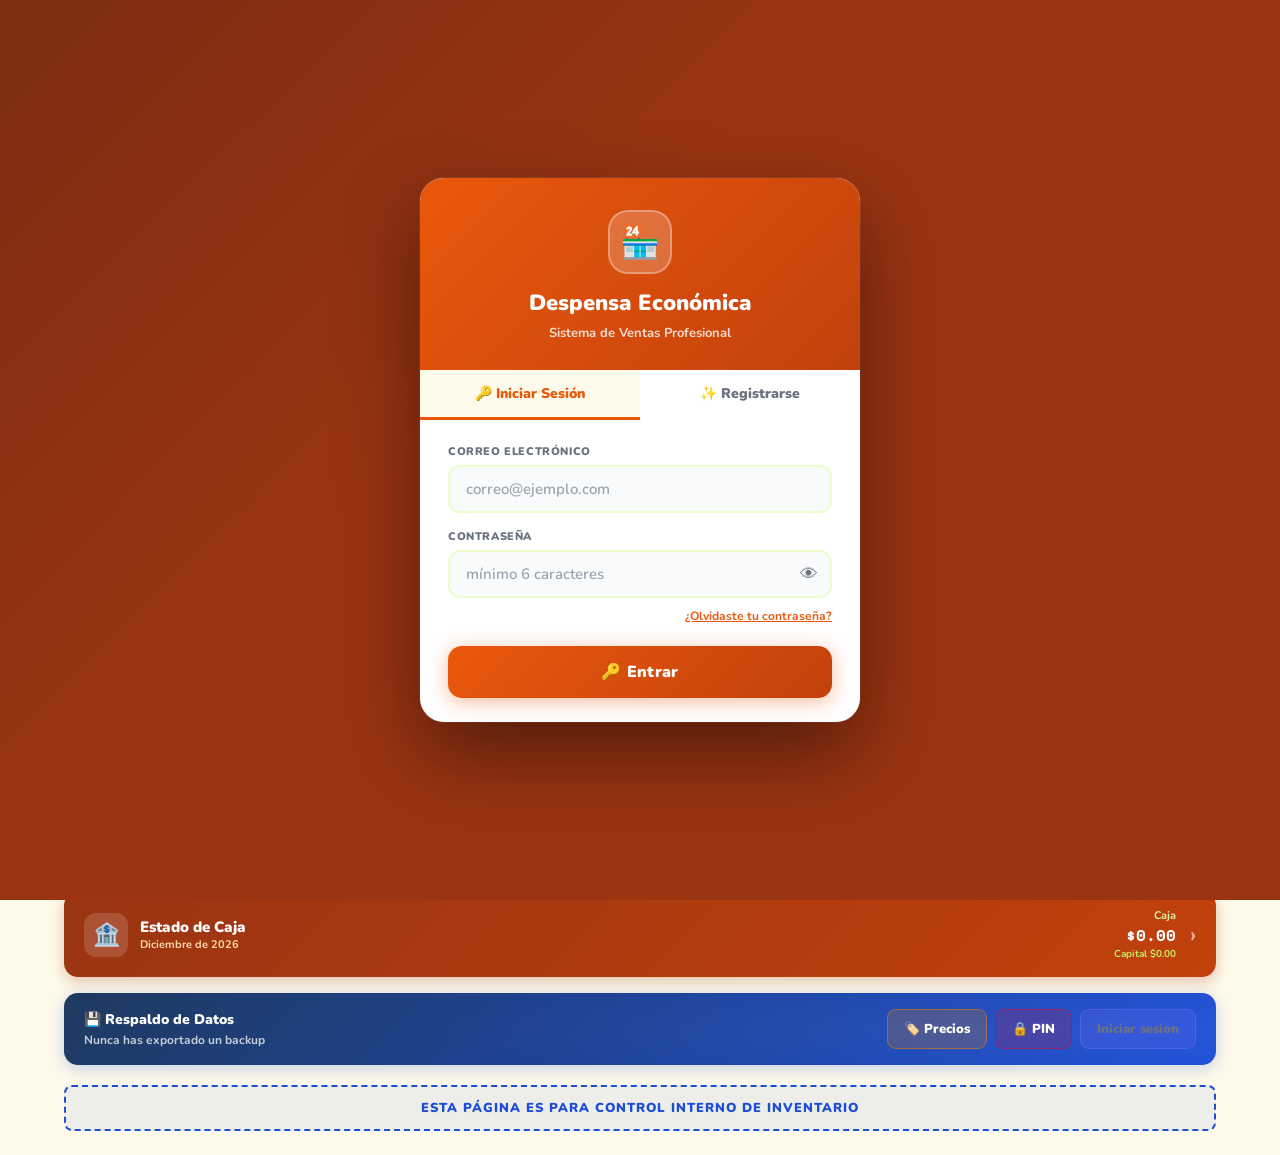
==== index.html @ 9401d154 "Add files via upload" ====
<!DOCTYPE html>
<html lang="es">
<head>
  <meta charset="UTF-8" />
  <meta name="viewport" content="width=device-width, initial-scale=1.0, viewport-fit=cover" />
  <meta name="theme-color" content="#ea580c">
  <meta name="mobile-web-app-capable" content="yes">
  <meta name="apple-mobile-web-app-capable" content="yes">
  <meta name="apple-mobile-web-app-status-bar-style" content="black-translucent">
  <meta name="apple-mobile-web-app-title" content="Despensa">
  <link rel="manifest" href="manifest.json">
  <link rel="icon" type="image/png" sizes="32x32" href="favicon-32.png">
  <link rel="icon" type="image/png" sizes="16x16" href="favicon-16.png">
  <link rel="shortcut icon" href="favicon.ico">
  <link rel="apple-touch-icon" sizes="180x180" href="apple-touch-icon.png">
  <title>Despensa Económica — Sistema de Ventas</title>
  <link rel="preconnect" href="https://fonts.googleapis.com">
  <link rel="preconnect" href="https://fonts.gstatic.com" crossorigin>
  <link rel="preload" href="https://fonts.googleapis.com/css2?family=Nunito:wght@700;900&family=Space+Mono:wght@700&display=swap" as="style" onload="this.onload=null;this.rel='stylesheet'">
  <noscript><link href="https://fonts.googleapis.com/css2?family=Nunito:wght@700;900&family=Space+Mono:wght@700&display=swap" rel="stylesheet"></noscript>
  <link rel="preload" href="ui_pro.css?v=1786173270" as="style" onload="this.onload=null;this.rel='stylesheet'">
  <noscript><link rel="stylesheet" href="ui_pro.css?v=1786173270"></noscript>
  <script src="https://cdnjs.cloudflare.com/ajax/libs/jspdf/2.5.1/jspdf.umd.min.js" defer></script>
  <script src="https://cdnjs.cloudflare.com/ajax/libs/jspdf-autotable/3.5.25/jspdf.plugin.autotable.min.js" defer></script>
  <style>
    :root {
      --bg: #fffbeb;
      --surface: #ffffff;
      --surface2: #fffbeb;
      --border: #fed7aa;
      --border-mid: #fdba74;
      --green: #16a34a;
      --green-dark: #c2410c;
      --green-light: #ffedd5;
      --green-mid: #fed7aa;
      --red: #dc2626;
      --red-light: rgba(220,38,38,0.1);
      --amber: #d97706;
      --amber-light: rgba(217,119,6,0.08);
      --blue: #1d4ed8;
      --blue-light: rgba(29,78,216,0.08);
      --text: #7c2d12;
      --text-muted: #a16207;
      --text-dim: #9a3412;
      --shadow: 0 1px 4px rgba(234,88,12,0.08), 0 4px 16px rgba(234,88,12,0.06);
      --shadow-lg: 0 8px 32px rgba(234,88,12,0.18);
      --r: 14px;
      --r-sm: 9px;
    }
    *,*::before,*::after{box-sizing:border-box;margin:0;padding:0;}
    body{background:var(--bg);font-family:'Nunito',sans-serif;font-weight:700;color:var(--text);min-height:100vh;}

    /* ===== MENÚ DESPLEGABLE INVENTARIO ===== */
    .inv-dropdown-group { margin-bottom: 20px; }
    .inv-dropdown-btn {
      width: 100%; display: flex; align-items: center; justify-content: space-between;
      padding: 14px 20px; background: linear-gradient(135deg, var(--green), var(--green-dark));
      border: none; border-radius: var(--r); cursor: pointer; font-family: 'Nunito', sans-serif;
      font-weight: 900; font-size: 15px; color: #fff;
      box-shadow: 0 2px 10px rgba(234,88,12,0.25); transition: all 0.2s;
      letter-spacing: 0.2px;
    }
    .inv-dropdown-btn:hover { filter: brightness(1.07); box-shadow: 0 4px 16px rgba(234,88,12,0.35); }
    .inv-dropdown-btn .idb-left { display: flex; align-items: center; gap: 10px; }
    .inv-dropdown-btn .idb-icon { font-size: 20px; }
    .inv-dropdown-btn .idb-arrow {
      font-size: 16px; transition: transform 0.25s cubic-bezier(0.4,0,0.2,1);
      background: rgba(255,255,255,0.2); border-radius: 6px; width: 28px; height: 28px;
      display: flex; align-items: center; justify-content: center;
    }
    .inv-dropdown-btn.open .idb-arrow { transform: rotate(180deg); }
    .inv-dropdown-content {
      overflow: hidden; max-height: 0;
      transition: max-height 0.35s cubic-bezier(0.4,0,0.2,1);
    }
    .inv-dropdown-content.open { max-height: 4000px; }
    .inv-dropdown-content .card { margin-top: 12px; }
    /* Ocultar btn-ver-codigo por defecto — JS lo muestra solo para super admin */
    .btn-ver-codigo { display: none; }

    #appLoadingOverlay {
      position: fixed; inset: 0; z-index: 9999;
      background: linear-gradient(135deg, #fffbeb, #ffedd5);
      display: flex; flex-direction: column; align-items: center; justify-content: center;
      gap: 20px; transition: opacity 0.4s ease;
    }
    #appLoadingOverlay.hidden { opacity: 0; pointer-events: none; }
    .loading-logo { font-family: 'Nunito', sans-serif; font-size: 28px; font-weight: 900; color: var(--green); }
    .loading-logo span { color: var(--text-muted); font-weight: 400; }
    .loading-spinner {
      width: 44px; height: 44px;
      border: 4px solid var(--border-mid);
      border-top-color: var(--green);
      border-radius: 50%;
      animation: spin 0.7s linear infinite;
    }
    @keyframes spin { to { transform: rotate(360deg); } }
    .loading-msg { font-size: 14px; color: var(--text-muted); font-weight: 700; }
    .loading-badge {
      font-size: 11px; background: var(--green-light); color: var(--green-dark);
      border: 1px solid var(--border-mid); border-radius: 100px; padding: 4px 14px; font-weight: 800;
    }

    /* NAVBAR */
    .navbar{background:var(--green);padding:0 20px;display:flex;align-items:center;justify-content:space-between;position:sticky;top:0;z-index:300;height:58px;box-shadow:0 2px 12px rgba(234,88,12,0.35);}
    .logo{font-family:'Nunito',sans-serif;font-size:20px;color:#fff;font-weight:900;letter-spacing:-0.5px;cursor:default;}
    .logo span{color:rgba(255,255,255,0.65);font-weight:400;}
    .nav-tabs{display:flex;gap:4px;}
    .nav-tab{padding:7px 15px;border-radius:8px;border:none;background:rgba(255,255,255,0.15);font-family:'Nunito',sans-serif;font-weight:800;font-size:14px;color:rgba(255,255,255,0.85);cursor:pointer;transition:all 0.15s;display:flex;align-items:center;gap:6px;}
    .nav-tab:hover{background:rgba(255,255,255,0.25);color:#fff;}
    .nav-tab.active{background:#fff;color:var(--green);}
    .nav-tab[onclick*="pgDestacados"]{background:rgba(167,139,250,0.2);}
    .nav-tab[onclick*="pgDestacados"].active{background:#ede9fe;color:#7c3aed;}
    .nav-stats{display:flex;gap:8px;}
    .stat-chip{background:rgba(255,255,255,0.15);border:1px solid rgba(255,255,255,0.25);border-radius:100px;padding:5px 12px;font-size:13px;font-weight:800;color:rgba(255,255,255,0.9);}
    .stat-chip b{color:#fff;}

    /* IDB status badge in navbar */
    .idb-badge{
      display:inline-flex;align-items:center;gap:5px;
      background:rgba(255,255,255,0.15);border:1px solid rgba(255,255,255,0.25);
      border-radius:100px;padding:4px 10px;font-size:11px;font-weight:800;
      color:rgba(255,255,255,0.85);cursor:default;
    }
    .idb-badge .dot{width:7px;height:7px;border-radius:50%;background:#fb923c;}
    .idb-badge .dot.err{background:#f87171;}

    /* Offline mode badge */
    .offline-badge{
      display:none;align-items:center;gap:5px;
      background:rgba(245,158,11,0.25);border:1px solid rgba(245,158,11,0.5);
      border-radius:100px;padding:4px 10px;font-size:11px;font-weight:900;
      color:#fef3c7;cursor:default;animation:offlinePulse 2s infinite;
    }
    .offline-badge.visible{display:inline-flex;}
    .offline-badge .oq-count{
      background:rgba(245,158,11,0.5);border-radius:100px;
      padding:1px 6px;font-size:10px;font-weight:900;
      display:none;
    }
    .offline-badge .oq-count.visible{display:inline;}
    @keyframes offlinePulse{0%,100%{opacity:1;}50%{opacity:0.7;}}

    /* Banner offline fijo arriba */
    #offlineBanner{
      display:none;position:fixed;top:0;left:0;right:0;z-index:9998;
      background:linear-gradient(135deg,#92400e,#b45309);
      color:#fff;font-size:13px;font-weight:900;font-family:Nunito,sans-serif;
      padding:8px 16px;text-align:center;
      box-shadow:0 2px 12px rgba(0,0,0,0.3);
    }
    #offlineBanner.visible{display:block;}
    body.offline-mode nav{margin-top:36px;}

    /* ── Modo Sin Internet ─────────────────────────────────────────── */
    #localModeBadge{
      display:none;align-items:center;gap:6px;
      background:rgba(245,158,11,0.22);border:1.5px solid rgba(245,158,11,0.55);
      color:#fbbf24;font-size:11px;font-weight:900;font-family:Nunito,sans-serif;
      padding:4px 10px;border-radius:100px;cursor:pointer;white-space:nowrap;
      transition:all 0.2s;
    }
    #localModeBadge:hover{background:rgba(245,158,11,0.35);}
    #btnModoLocalNav{
      font-size:11px;font-weight:900;font-family:Nunito,sans-serif;
      padding:5px 11px;border-radius:100px;cursor:pointer;
      border:1.5px solid rgba(255,255,255,0.3);
      background:rgba(255,255,255,0.15);color:#fff;
      white-space:nowrap;transition:all 0.2s;
    }
    #btnModoLocalNav:hover{background:rgba(255,255,255,0.25);}
    .drawer-nav-item.modo-local-activo{
      background:linear-gradient(135deg,rgba(245,158,11,0.18),rgba(217,119,6,0.12));
      border-left:3px solid #f59e0b;
    }
    .drawer-nav-item.modo-local-activo .dni-title{color:#b45309!important;}

    .hamburger-btn{display:none;flex-direction:column;justify-content:center;align-items:center;gap:5px;width:40px;height:40px;background:rgba(255,255,255,0.18);border:1.5px solid rgba(255,255,255,0.35);border-radius:10px;cursor:pointer;padding:0;transition:background 0.15s;}
    .hamburger-btn:hover{background:rgba(255,255,255,0.28);}
    .hamburger-btn span{display:block;width:18px;height:2px;background:#fff;border-radius:2px;transition:all 0.25s;}
    .hamburger-btn.open span:nth-child(1){transform:translateY(7px) rotate(45deg);}
    .hamburger-btn.open span:nth-child(2){opacity:0;transform:scaleX(0);}
    .hamburger-btn.open span:nth-child(3){transform:translateY(-7px) rotate(-45deg);}

    .reload-btn{display:flex;align-items:center;justify-content:center;width:38px;height:38px;background:rgba(255,255,255,0.18);border:1.5px solid rgba(255,255,255,0.35);border-radius:10px;cursor:pointer;font-size:18px;transition:background 0.15s;margin-right:6px;color:#fff;}
    .reload-btn:hover{background:rgba(255,255,255,0.28);}
    .reload-btn.spin{animation:spinOnce 0.5s ease;}
    @keyframes spinOnce{from{transform:rotate(0deg);}to{transform:rotate(360deg);}}

    .nav-drawer{display:none;position:fixed;top:58px;left:0;right:0;bottom:0;z-index:250;pointer-events:none;}
    .nav-drawer.open{display:block;}
    .nav-drawer-overlay{position:absolute;inset:0;background:rgba(5,46,22,0.5);backdrop-filter:blur(4px);pointer-events:all;animation:fadeOv 0.2s ease;}
    @keyframes fadeOv{from{opacity:0;}to{opacity:1;}}
    .nav-drawer-panel{position:absolute;top:0;right:0;width:280px;max-width:85vw;background:#fff;height:100%;pointer-events:all;box-shadow:-6px 0 30px rgba(234,88,12,0.25);animation:slideIn 0.25s cubic-bezier(0.22,1,0.36,1);display:flex;flex-direction:column;overflow-y:auto;}
    @keyframes slideIn{from{transform:translateX(100%);}to{transform:translateX(0);}}
    .drawer-header{background:linear-gradient(135deg,var(--green),var(--green-dark));padding:20px;flex-shrink:0;}
    .drawer-brand{font-size:22px;font-weight:900;color:#fff;letter-spacing:-0.5px;margin-bottom:14px;}
    .drawer-brand span{color:rgba(255,255,255,0.6);font-weight:400;}
    .drawer-stats-grid{display:grid;grid-template-columns:1fr 1fr;gap:8px;}
    .drawer-stat{background:rgba(255,255,255,0.15);border:1px solid rgba(255,255,255,0.25);border-radius:10px;padding:10px 12px;text-align:center;}
    .drawer-stat .ds-lbl{font-size:10px;color:rgba(255,255,255,0.8);text-transform:uppercase;letter-spacing:0.5px;font-weight:800;}
    .drawer-stat .ds-val{font-family:'Space Mono',monospace;font-size:16px;font-weight:700;color:#fff;margin-top:2px;}
    .drawer-nav{padding:14px 12px;flex:1;}
    .drawer-nav-item{display:flex;align-items:center;gap:14px;padding:14px 16px;border-radius:12px;cursor:pointer;border:none;background:transparent;width:100%;text-align:left;font-family:'Nunito',sans-serif;font-weight:800;font-size:15px;color:var(--text-dim);transition:all 0.15s;margin-bottom:4px;}
    .drawer-nav-item:hover{background:var(--green-light);color:var(--green);}
    .drawer-nav-item.active{background:var(--green);color:#fff;box-shadow:0 4px 14px rgba(234,88,12,0.35);}
    .drawer-nav-item .dni-icon{width:40px;height:40px;border-radius:10px;background:var(--green-light);display:flex;align-items:center;justify-content:center;font-size:20px;flex-shrink:0;transition:background 0.15s;}
    .drawer-nav-item.active .dni-icon{background:rgba(255,255,255,0.2);}
    .drawer-nav-item#dniDestacados .dni-icon{background:#f5f3ff;}
    .drawer-nav-item#dniDestacados{color:#5b21b6;}
    .drawer-nav-item#dniDestacados:hover{background:#f5f3ff;color:#7c3aed;}
    .drawer-nav-item#dniDestacados.active{background:linear-gradient(135deg,#7c3aed,#5b21b6);color:#fff;}
    .drawer-nav-item .dni-title{font-size:15px;font-weight:900;}
    .drawer-nav-item .dni-sub{font-size:11px;font-weight:700;opacity:0.7;margin-top:1px;}
    .drawer-footer{padding:12px;border-top:1px solid var(--border);background:var(--surface2);}
    .drawer-footer-txt{font-size:11px;color:var(--text-muted);text-align:center;font-weight:700;}
    /* Hamburger siempre visible — los nav-tabs desbordaban en desktop */
    .nav-tabs{display:none;}
    .nav-stats{display:none;}
    .hamburger-btn{display:flex;}
    #btnModoLocalNav{display:none;}
    /* En pantallas muy anchas (≥1400px) mostrar las stats chips */
    @media(min-width:1400px){.nav-stats{display:flex;}#btnModoLocalNav{display:none;}}

    .page{display:none;max-width:1200px;margin:0 auto;padding:24px;}
    .page.active{display:block;}
    @media(max-width:600px){.page{padding:12px;}}

    .dash-hero{background:linear-gradient(135deg,var(--green) 0%,var(--green-dark) 100%);border-radius:var(--r);padding:38px 28px;text-align:center;color:#fff;margin-bottom:20px;box-shadow:var(--shadow-lg);}
    .dash-hero h2{font-size:26px;font-weight:900;margin-bottom:6px;}
    .dash-hero p{font-size:15px;color:rgba(255,255,255,0.85);margin-bottom:24px;font-weight:700;}
    .btn-venta-big{background:#fff;color:var(--green);border:none;border-radius:var(--r-sm);padding:18px 44px;font-size:20px;font-weight:900;cursor:pointer;font-family:'Nunito',sans-serif;transition:all 0.15s;box-shadow:0 4px 20px rgba(0,0,0,0.15);display:inline-flex;align-items:center;gap:10px;}
    .btn-venta-big:hover{transform:translateY(-2px);box-shadow:0 8px 28px rgba(0,0,0,0.2);}
    .btn-venta-big:active{transform:scale(0.97);}

    /* ── Pedidos Online FAB ── */
    .orders-fab{position:fixed;bottom:24px;right:20px;z-index:400;display:flex;align-items:center;gap:9px;background:linear-gradient(135deg,#7c3aed,#5b21b6);color:#fff;border:none;border-radius:50px;padding:13px 18px 13px 14px;font-family:'Nunito',sans-serif;font-weight:900;font-size:14px;cursor:pointer;box-shadow:0 6px 20px rgba(124,58,237,.4);transition:all .15s;animation:fabIn .4s cubic-bezier(.22,1,.36,1);}
    .orders-fab:hover{transform:translateY(-2px);box-shadow:0 10px 28px rgba(124,58,237,.5);}
    .orders-fab .fab-dot{width:10px;height:10px;background:#fbbf24;border-radius:50%;animation:pulseDot 1.5s infinite;}
    @keyframes fabIn{from{transform:translateY(80px);opacity:0;}to{transform:translateY(0);opacity:1;}}
    @keyframes pulseDot{0%,100%{transform:scale(1);}50%{transform:scale(1.4);}}
    /* Orders panel */
    .orders-bg{position:fixed;inset:0;background:rgba(5,46,22,.6);backdrop-filter:blur(4px);z-index:800;display:flex;align-items:center;justify-content:center;opacity:0;pointer-events:none;transition:opacity .2s;padding:14px;}
    .orders-bg.open{opacity:1;pointer-events:all;}
    .orders-box{background:#fff;border-radius:20px;width:100%;max-width:500px;max-height:90vh;overflow-y:auto;box-shadow:0 8px 32px rgba(0,0,0,.2);}
    .orders-head{background:linear-gradient(135deg,#5b21b6,#7c3aed);padding:16px 18px;border-radius:20px 20px 0 0;display:flex;align-items:center;justify-content:space-between;}
    .orders-head h2{font-size:16px;font-weight:900;color:#fff;}
    .orders-close{background:rgba(255,255,255,.2);border:none;color:#fff;width:30px;height:30px;border-radius:8px;font-size:15px;cursor:pointer;display:flex;align-items:center;justify-content:center;}
    .op-card{margin:10px;background:var(--bg);border:1.5px solid var(--border);border-radius:13px;overflow:hidden;}
    .op-head{padding:10px 13px;border-bottom:1px solid var(--border);display:flex;justify-content:space-between;align-items:center;}
    .op-num{font-size:13px;font-weight:900;color:var(--green-dark);}
    .op-st{font-size:10px;font-weight:800;padding:3px 9px;border-radius:100px;}
    .op-st.nuevo{background:#fef3c7;color:#92400e;}
    .op-st.aceptado{background:var(--green-light);color:var(--green-dark);}
    .op-st.rechazado{background:#fee2e2;color:#991b1b;}
    .op-body{padding:9px 13px;font-size:12px;font-weight:700;color:var(--text-muted);line-height:1.8;}
    .op-body b{color:var(--text);}
    .op-actions{display:flex;gap:7px;padding:9px 13px;}
    .op-acc{flex:1;background:var(--green);color:#fff;border:none;border-radius:9px;padding:9px;font-family:'Nunito',sans-serif;font-weight:900;font-size:12px;cursor:pointer;}
    .op-rej{flex:1;background:#dc2626;color:#fff;border:none;border-radius:9px;padding:9px;font-family:'Nunito',sans-serif;font-weight:900;font-size:12px;cursor:pointer;}

    .card{background:var(--surface);border:1px solid var(--border);border-radius:var(--r);box-shadow:var(--shadow);overflow:hidden;}
    .card-header{padding:15px 20px;border-bottom:1px solid var(--border);display:flex;align-items:center;justify-content:space-between;background:linear-gradient(to right,var(--green-light),#fff);}
    .card-title{font-size:14px;font-weight:900;text-transform:uppercase;letter-spacing:0.6px;color:var(--green-dark);display:flex;align-items:center;gap:8px;}
    .card-icon{width:28px;height:28px;border-radius:7px;background:var(--green-light);display:flex;align-items:center;justify-content:center;font-size:14px;}
    .card-body{padding:18px 20px;}

    .stats-row{display:grid;grid-template-columns:repeat(auto-fit,minmax(120px,1fr));gap:12px;margin-bottom:20px;}
    .stat-box{background:#fff;border:1px solid var(--border);border-radius:var(--r-sm);padding:14px;text-align:center;box-shadow:var(--shadow);}
    .stat-box .s-lbl{font-size:12px;color:var(--text-muted);text-transform:uppercase;letter-spacing:0.5px;font-weight:800;}
    .stat-box .s-val{font-family:'Space Mono',monospace;font-size:22px;font-weight:700;color:var(--green);margin-top:3px;}

    .field{margin-bottom:12px;}
    label{display:block;font-size:12px;font-weight:800;text-transform:uppercase;letter-spacing:0.5px;color:var(--text-muted);margin-bottom:5px;}
    input[type="text"],input[type="number"],input[type="date"],select{background:var(--surface2);border:1px solid var(--border-mid);color:var(--text);border-radius:var(--r-sm);padding:11px 14px;font-size:15px;font-family:'Nunito',sans-serif;font-weight:700;width:100%;outline:none;transition:all 0.15s;}
    input:focus,select:focus{border-color:var(--green);background:#fff;box-shadow:0 0 0 3px rgba(234,88,12,0.1);}
    input::placeholder{color:#9ca3af;}
    .form-row{display:grid;grid-template-columns:repeat(auto-fit,minmax(140px,1fr));gap:10px;}

    .btn{border:none;border-radius:var(--r-sm);font-family:'Nunito',sans-serif;font-weight:800;cursor:pointer;transition:all 0.15s;font-size:14px;display:inline-flex;align-items:center;justify-content:center;gap:6px;}
    .btn:active{transform:scale(0.97);}
    .btn-green{background:var(--green);color:#fff;padding:12px 18px;}
    .btn-green:hover{background:var(--green-dark);}
    .btn-green.full{width:100%;padding:14px;font-size:15px;}
    .btn-green.xl{width:100%;padding:18px;font-size:18px;box-shadow:0 4px 18px rgba(234,88,12,0.35);letter-spacing:0.3px;}
    .btn-green.xl:hover{background:var(--green-dark);box-shadow:0 6px 24px rgba(234,88,12,0.4);}
    .btn-danger{background:var(--red-light);color:var(--red);border:1px solid rgba(220,38,38,0.2);padding:8px 12px;}
    .btn-danger:hover{background:rgba(220,38,38,0.16);}
    .btn-info{background:var(--blue-light);color:var(--blue);border:1px solid rgba(29,78,216,0.2);padding:8px 12px;}
    .btn-info:hover{background:rgba(29,78,216,0.15);}
    .btn-ghost{background:transparent;color:var(--text-muted);border:1px solid var(--border-mid);padding:10px 16px;}
    .btn-ghost:hover{border-color:var(--green);color:var(--green);}
    .btn-outline{background:transparent;color:var(--green);border:2px solid var(--green);padding:10px 16px;}
    .btn-outline:hover{background:var(--green-light);}
    .btn-amber{background:var(--amber-light);color:var(--amber);border:1px solid rgba(217,119,6,0.25);padding:8px 12px;}
    .btn-amber:hover{background:rgba(217,119,6,0.14);}
    .dia-btn{background:var(--surface2);color:var(--text-muted);border:1.5px solid var(--border-mid);border-radius:8px;padding:7px 0;font-size:12px;font-weight:900;cursor:pointer;font-family:'Nunito',sans-serif;transition:all 0.15s;text-align:center;}
    .dia-btn.activo{background:var(--amber-light);color:#92400e;border-color:rgba(217,119,6,0.5);}
    .dia-btn:hover{border-color:var(--amber);}

    .tbl-wrap{overflow-x:auto;margin-top:12px;}
    table{width:100%;border-collapse:collapse;font-size:13px;}
    th{background:var(--green-light);color:var(--green-dark);font-size:12px;text-transform:uppercase;letter-spacing:0.5px;padding:11px 12px;text-align:left;border-bottom:1px solid var(--border-mid);font-weight:900;}
    td{padding:11px 12px;border-bottom:1px solid var(--border);color:var(--text-dim);vertical-align:middle;font-weight:700;font-size:14px;}
    tr:last-child td{border-bottom:none;}
    tr:hover td{background:#fffbeb;}
    .row-critico td{background:rgba(220,38,38,0.03)!important;}
    .badge{border-radius:100px;padding:3px 9px;font-size:11px;font-weight:700;display:inline-block;}
    .badge-red{background:rgba(220,38,38,0.1);color:var(--red);border:1px solid rgba(220,38,38,0.2);}
    .badge-green{background:var(--green-light);color:var(--green);border:1px solid var(--border-mid);}
    .badge-amber{background:var(--amber-light);color:var(--amber);border:1px solid rgba(217,119,6,0.2);}
    .badge-blue{background:var(--blue-light);color:var(--blue);border:1px solid rgba(29,78,216,0.2);}
    .mono{font-family:'Space Mono',monospace;font-weight:700;}
    .td-green{color:var(--green)!important;font-weight:700;}
    .td-bold{font-weight:700;color:var(--text)!important;}
    .td-red{color:var(--red)!important;font-weight:700;}

    .pkg-btn{background:var(--green-light);border:1.5px solid var(--border-mid);border-radius:var(--r-sm);padding:10px 12px;cursor:pointer;transition:all 0.15s;text-align:center;font-family:'Nunito',sans-serif;}
    .pkg-btn:hover{background:var(--green-mid);border-color:var(--green);transform:translateY(-1px);}
    .pkg-btn:active{transform:scale(0.96);}
    .pkg-btn .pb-qty{font-size:18px;font-weight:900;color:var(--green-dark);line-height:1.1;}
    .pkg-btn .pb-price{font-family:'Space Mono',monospace;font-size:16px;font-weight:700;color:var(--green);}
    .pkg-btn .pb-label{font-size:10px;color:var(--text-muted);font-weight:700;margin-top:2px;}
    .pkg-grid{display:grid;grid-template-columns:repeat(auto-fill,minmax(100px,1fr));gap:8px;margin:10px 0;}
    .btn-pkg{background:rgba(234,88,12,0.1);border:1px solid var(--border-mid);color:var(--green-dark);padding:5px 9px;font-size:11px;border-radius:6px;cursor:pointer;font-family:'Nunito',sans-serif;font-weight:800;transition:all 0.12s;}
    .btn-pkg:hover{background:var(--green-light);border-color:var(--green);}
    .cart-pkg-badge{font-size:10px;font-weight:700;color:var(--green);background:var(--green-light);border:1px solid var(--border-mid);border-radius:100px;padding:1px 7px;margin-left:5px;}

    .modal{display:none;position:fixed;inset:0;background:rgba(5,46,22,0.65);z-index:500;justify-content:center;align-items:flex-start;padding:10px;padding-top:8px;backdrop-filter:blur(5px);}
    .modal.open{display:flex;}
    .modal-box{background:var(--surface);border:1px solid var(--border-mid);border-radius:20px;width:100%;max-height:96vh;overflow-y:auto;overflow-x:hidden;box-shadow:var(--shadow-lg);animation:fadeUp 0.2s ease;}
    .modal-sm{max-width:400px;}
    .modal-md{max-width:540px;}
    .modal-lg{max-width:660px;}
    @keyframes fadeUp{from{opacity:0;transform:translateY(16px);}to{opacity:1;transform:translateY(0);}}
    .modal-header{padding:15px 20px;border-bottom:1px solid var(--border);display:flex;align-items:center;justify-content:space-between;background:linear-gradient(to right,var(--green-light),#fff);}
    .modal-header h3{font-size:18px;font-weight:900;color:var(--green-dark);}
    .modal-body{padding:16px 20px;}
    .btn-close{background:var(--green-light);border:1px solid var(--border-mid);color:var(--green-dark);width:32px;height:32px;border-radius:8px;cursor:pointer;font-size:16px;display:flex;align-items:center;justify-content:center;transition:all 0.15s;font-family:'Nunito',sans-serif;font-weight:800;}
    .btn-close:hover{background:var(--green-mid);}

    .search-box{display:flex;gap:8px;margin-bottom:6px;}
    .search-input{border:2px solid var(--green);background:var(--green-light);color:var(--text);font-size:18px;font-weight:700;font-family:'Space Mono',monospace;text-align:center;letter-spacing:1px;border-radius:var(--r-sm);padding:12px;width:100%;outline:none;}
    .search-input:focus{background:#fff;box-shadow:0 0 0 3px rgba(234,88,12,0.15);}
    /* Suggestions - 4 productos por fila en una sola pasada */
    .suggestions{background:transparent;border:none;border-radius:var(--r-sm);overflow-y:auto;max-height:268px;display:none;margin-bottom:8px;}
    .sug-grid{display:grid;grid-template-columns:repeat(2,1fr);gap:7px;padding:2px;}
    .sug-item{background:#fffbeb;border:2px solid #fed7aa;border-radius:13px;overflow:hidden;display:flex;flex-direction:column;cursor:pointer;transition:box-shadow .15s,transform .15s,border-color .15s;box-shadow:0 2px 8px rgba(234,88,12,0.08);user-select:none;-webkit-tap-highlight-color:transparent;}
    .sug-item:hover{box-shadow:0 6px 20px rgba(234,88,12,0.22);transform:translateY(-2px);border-color:#ea580c;}
    .sug-item:active{transform:scale(.95);background:#ffedd5;}
    .sug-item.sin-stock{opacity:0.42;cursor:default;pointer-events:none;}
    .sug-item-img{width:100%;aspect-ratio:1/1;object-fit:contain;display:block;background:#ffedd5;flex-shrink:0;padding:4px;box-sizing:border-box;}
    .sug-item-img img{width:100%;height:100%;object-fit:contain;display:block;}
    .sug-item-ph{width:100%;height:48px;background:linear-gradient(135deg,#ffedd5,#fed7aa);display:flex;align-items:center;justify-content:center;font-size:22px;}
    .sug-item-body{padding:4px 6px 3px;display:flex;flex-direction:column;gap:2px;align-items:center;text-align:center;}
    .sug-item-cat{font-size:9px;font-weight:900;color:#fff;background:#ea580c;text-transform:uppercase;letter-spacing:.4px;padding:1px 6px;border-radius:20px;display:inline-block;white-space:nowrap;overflow:hidden;text-overflow:ellipsis;max-width:100%;}
    .sug-name{font-weight:900;font-size:10px;color:#7c2d12;line-height:1.2;word-break:break-word;}
    .sug-price{font-family:'Space Mono',monospace;font-weight:700;color:#c2410c;font-size:12px;}
    .sug-stock-badge{font-size:9px;font-weight:800;padding:1px 6px;border-radius:20px;margin-top:1px;display:inline-block;line-height:1.4;}
    .sug-stock-ok{background:#ffedd5;color:#c2410c;border:1.5px solid #fdba74;}
    .sug-stock-bajo{background:#fef3c7;color:#92400e;border:1.5px solid #fcd34d;}
    .sug-stock-sin{background:#fee2e2;color:#991b1b;border:1.5px solid #fca5a5;}
    .sug-tap-hint{font-size:8px;font-weight:800;color:#c2410c;margin:2px 6px 0;padding:2px 0;border-top:1px dashed #fed7aa;text-align:center;}

    .cart-list{max-height:260px;overflow-y:auto;overflow-x:hidden;margin:8px 0;display:flex;flex-direction:column;gap:6px;}
    .cart-item{background:#fff;border:1.5px solid var(--border);border-radius:12px;padding:10px 12px;display:grid;grid-template-columns:48px 1fr auto;align-items:center;gap:10px;transition:border-color 0.15s;box-sizing:border-box;width:100%;}
    .cart-item:hover{border-color:var(--green);}
    /* imagen centrada */
    .cart-img{width:48px;height:48px;border-radius:10px;object-fit:cover;background:var(--green-light);display:flex;align-items:center;justify-content:center;font-size:22px;flex-shrink:0;}
    /* info central */
    .cart-info{min-width:0;display:flex;flex-direction:column;gap:1px;}
    .cart-name{font-size:13px;font-weight:900;color:var(--text);white-space:nowrap;overflow:hidden;text-overflow:ellipsis;line-height:1.3;}
    .cart-sub{font-size:11px;color:var(--text-muted);font-weight:700;}
    /* controles derecha: monto arriba centrado, botones abajo */
    .cart-controls{display:flex;flex-direction:column;align-items:center;gap:4px;flex-shrink:0;}
    .cart-total{font-family:'Space Mono',monospace;font-weight:900;color:var(--green);font-size:17px;line-height:1;text-align:center;width:100%;}
    .qty-row{display:flex;align-items:center;gap:4px;}
    .qty-btn{width:30px;height:30px;border-radius:50%;border:2px solid var(--border-mid);background:#fff;color:var(--text);cursor:pointer;font-size:18px;display:flex;align-items:center;justify-content:center;transition:all 0.1s;font-weight:700;font-family:inherit;flex-shrink:0;}
    .qty-btn.minus:hover{background:rgba(220,38,38,0.1);border-color:var(--red);color:var(--red);}
    .qty-btn.plus:hover{background:var(--green-light);border-color:var(--green);color:var(--green);}
    .qty-num{font-family:'Space Mono',monospace;font-weight:700;font-size:22px;min-width:28px;text-align:center;}

    .total-bar{background:var(--green-light);border:1px solid var(--border-mid);border-radius:var(--r-sm);padding:13px 18px;display:flex;justify-content:space-between;align-items:center;margin:8px 0;}
    .total-bar .lbl{font-size:12px;color:var(--green-dark);text-transform:uppercase;letter-spacing:0.5px;font-weight:700;}
    .total-bar .val{font-family:'Space Mono',monospace;font-size:28px;font-weight:700;color:var(--green);}
    .vuelto-bar{background:var(--amber-light);border:1px solid rgba(217,119,6,0.2);border-radius:var(--r-sm);padding:8px 14px;display:flex;justify-content:space-between;align-items:center;margin:6px 0;}
    .vuelto-bar .lbl{font-size:12px;color:var(--amber);text-transform:uppercase;letter-spacing:0.5px;font-weight:700;}
    .vuelto-bar .val{font-family:'Space Mono',monospace;font-size:24px;font-weight:700;color:var(--amber);}
    .cobro-monto-box{text-align:center;background:var(--green);border-radius:var(--r-sm);padding:10px;margin-bottom:6px;}
    .cobro-monto-box .lbl{font-size:11px;color:rgba(255,255,255,0.75);text-transform:uppercase;letter-spacing:0.5px;font-weight:700;}
    .cobro-monto-box .val{font-family:'Space Mono',monospace;font-size:32px;font-weight:700;color:#fff;}
    .efectivo-disp{background:var(--surface2);border:2px solid var(--border-mid);border-radius:var(--r-sm);padding:10px;font-size:28px;font-family:'Space Mono',monospace;font-weight:700;text-align:center;width:100%;color:#94a3b8;transition:all 0.15s;margin:6px 0;}
    .efectivo-disp.active{border-color:var(--green);color:var(--green);background:var(--green-light);}
    .efectivo-disp.cabal{border-color:var(--border-mid);color:var(--green-dark);background:var(--green-light);font-size:22px;letter-spacing:2px;}
    .keypad-num{display:grid;grid-template-columns:repeat(3,1fr);gap:5px;margin:5px 0;}
    .key-n{background:#fff;border:1px solid var(--border-mid);color:var(--text);border-radius:var(--r-sm);padding:12px;font-size:20px;font-weight:900;font-family:'Nunito',sans-serif;cursor:pointer;transition:all 0.1s;user-select:none;text-align:center;}
    .key-n:hover{background:var(--green-light);border-color:var(--green);transform:translateY(-1px);}
    .key-n:active{transform:scale(0.95);background:var(--green-mid);}
    .key-n.clr{color:var(--red);border-color:rgba(220,38,38,0.3);background:rgba(220,38,38,0.05);}
    .key-n.clr:hover{background:rgba(220,38,38,0.12);border-color:var(--red);}
    .key-n.dot{color:var(--green-dark);}

    .hist-item{background:var(--surface2);border:1px solid var(--border);border-radius:var(--r-sm);padding:11px 15px;margin-bottom:7px;}
    .hist-date{font-size:11px;color:var(--text-muted);font-weight:700;text-transform:uppercase;letter-spacing:0.4px;}
    .hist-prods{font-size:13px;color:var(--text-dim);margin:3px 0;}
    .hist-total{font-family:'Space Mono',monospace;font-weight:700;color:var(--green);font-size:15px;}
    .hist-acum{background:var(--green);border-radius:var(--r-sm);padding:14px 18px;display:flex;justify-content:space-between;align-items:center;margin-bottom:12px;}
    .hist-acum .lbl{font-size:12px;color:rgba(255,255,255,0.85);text-transform:uppercase;letter-spacing:0.5px;font-weight:700;}
    .hist-acum .val{font-family:'Space Mono',monospace;font-size:26px;font-weight:700;color:#fff;}

    .balance-card{background:#fff;border:1px solid var(--border);border-radius:var(--r);box-shadow:var(--shadow);overflow:hidden;margin-bottom:20px;}
    .balance-header{padding:14px 20px;background:linear-gradient(to right,var(--green-light),#fff);border-bottom:1px solid var(--border);display:flex;align-items:center;justify-content:space-between;}
    .balance-header .bh-title{font-size:14px;font-weight:900;text-transform:uppercase;letter-spacing:0.6px;color:var(--green-dark);display:flex;align-items:center;gap:8px;}
    .balance-body{display:grid;grid-template-columns:1fr 1fr 1fr;border-bottom:none;}
    @media(max-width:600px){.balance-body{grid-template-columns:1fr;}}
    .balance-item{padding:16px 20px;border-right:1px solid var(--border);display:flex;flex-direction:column;gap:5px;}
    .balance-item:last-child{border-right:none;}
    @media(max-width:600px){.balance-item{border-right:none;border-bottom:1px solid var(--border);}}
    @media(max-width:600px){.balance-item:last-child{border-bottom:none;}}
    .balance-item.net{background:var(--green-light);}
    .balance-item.net-neg{background:rgba(220,38,38,0.04);}
    .b-lbl{font-size:11px;font-weight:800;text-transform:uppercase;letter-spacing:0.5px;color:var(--text-muted);}
    .b-val{font-family:'Space Mono',monospace;font-size:24px;font-weight:700;}
    .b-val-green{color:var(--green);}
    .b-val-red{color:var(--red);}
    .b-sub{font-size:11px;color:var(--text-muted);font-weight:700;}

    .backup-bar{background:linear-gradient(135deg,#1e3a5f 0%,#1d4ed8 100%);border-radius:var(--r);padding:16px 20px;display:flex;align-items:center;justify-content:space-between;gap:12px;flex-wrap:wrap;margin-bottom:20px;box-shadow:0 4px 18px rgba(29,78,216,0.25);}
    .backup-bar .bb-info{flex:1;min-width:160px;}
    .backup-bar .bb-title{font-size:14px;font-weight:900;color:#fff;display:flex;align-items:center;gap:7px;}
    .backup-bar .bb-sub{font-size:12px;color:rgba(255,255,255,0.75);margin-top:3px;font-weight:700;}
    .backup-bar .bb-btns{display:flex;gap:8px;flex-wrap:wrap;}
    .btn-backup{background:#fff;color:#1d4ed8;border:none;border-radius:var(--r-sm);padding:10px 16px;font-size:13px;font-weight:900;cursor:pointer;font-family:'Nunito',sans-serif;transition:all 0.15s;display:flex;align-items:center;gap:6px;}
    .btn-backup:hover{background:#dbeafe;transform:translateY(-1px);}
    .btn-backup:active{transform:scale(0.97);}
    .btn-restore{background:rgba(255,255,255,0.15);color:#fff;border:1.5px solid rgba(255,255,255,0.4);border-radius:var(--r-sm);padding:10px 16px;font-size:13px;font-weight:900;cursor:pointer;font-family:'Nunito',sans-serif;transition:all 0.15s;display:flex;align-items:center;gap:6px;}
    .btn-restore:hover{background:rgba(255,255,255,0.25);}
    .btn-restore:active{transform:scale(0.97);}
    .backup-alert{background:rgba(217,119,6,0.12);border:1.5px solid rgba(217,119,6,0.4);border-radius:var(--r-sm);padding:10px 14px;font-size:12px;font-weight:700;color:var(--amber);margin-top:8px;display:flex;align-items:center;gap:7px;}

    .empty{text-align:center;padding:26px;color:var(--text-muted);font-size:14px;}
    .empty-icon{font-size:28px;display:block;margin-bottom:6px;}

    .edit-cobro-item{display:flex;align-items:center;justify-content:space-between;background:var(--surface2);border:1px solid var(--border);border-radius:var(--r-sm);padding:10px 14px;margin-bottom:7px;transition:border-color 0.15s;}
    .edit-cobro-item:hover{border-color:var(--red);}
    .edit-cobro-info{flex:1;}
    .edit-cobro-nom{font-size:14px;font-weight:900;color:var(--text);}
    .edit-cobro-meta{font-size:11px;color:var(--text-muted);margin-top:2px;}
    .edit-cobro-price{font-family:'Space Mono',monospace;font-weight:700;color:var(--green);font-size:14px;margin-right:10px;}
    .cobro-total-row{display:flex;justify-content:space-between;align-items:center;padding:12px 14px;background:var(--green-light);border:1px solid var(--border-mid);border-radius:var(--r-sm);margin-top:8px;}
    .cobro-total-row .lbl{font-size:12px;color:var(--green-dark);font-weight:800;text-transform:uppercase;letter-spacing:0.4px;}
    .cobro-total-row .val{font-family:'Space Mono',monospace;font-size:22px;font-weight:700;color:var(--green);}

    .lote-badge{display:inline-flex;align-items:center;gap:4px;background:rgba(217,119,6,0.1);border:1px solid rgba(217,119,6,0.3);border-radius:6px;padding:2px 7px;font-size:10px;font-weight:800;color:var(--amber);margin-left:4px;}

    .two-col{display:grid;grid-template-columns:1fr 1fr;gap:20px;}
    .inv-top{display:flex;gap:10px;align-items:center;flex-wrap:wrap;margin-bottom:12px;}
    .inv-top input{flex:1;min-width:160px;}
    .report-btns{display:grid;grid-template-columns:1fr 1fr;gap:10px;margin-bottom:10px;}
    @media(max-width:900px){.two-col{grid-template-columns:1fr;}}
    @media(max-width:600px){.report-btns{grid-template-columns:1fr;}}

    /* ── TABLA INVENTARIO ── */
    #tbodyInv td, #tbodyInv th { white-space:nowrap; }
    #tbodyInv td:nth-child(3) { white-space:nowrap; max-width:160px; overflow:hidden; text-overflow:ellipsis; } /* Nombre */
    #tbodyInv td:nth-child(4) { max-width:110px; white-space:normal; }                        /* Categoría */

    /* ── COLUMNA NOMBRE FIJA AL HACER SCROLL HORIZONTAL ── */
    #pgInvProductos table { border-collapse:separate; border-spacing:0; }
    #pgInvProductos table thead th:nth-child(3),
    #pgInvProductos table tbody td:nth-child(3) {
      position: sticky;
      left: 0;
      z-index: 2;
      background: #fff;
      box-shadow: 2px 0 6px -2px rgba(0,0,0,0.10);
    }
    #pgInvProductos table thead th:nth-child(3) {
      z-index: 3;
      background: var(--green-light, #fffbeb);
    }
    /* Fila crítica (stock bajo): mantener el fondo rojo en la celda sticky */
    #pgInvProductos table tbody tr.row-critico td:nth-child(3) {
      background: #fff7f7;
    }
    /* Anchos fijos para columnas pequeñas */
    table thead th:nth-child(1)  { width:52px;  }  /* Img */
    table thead th:nth-child(2)  { width:120px; }  /* Código */
    table thead th:nth-child(5)  { width:96px;  }  /* P.Compra */
    table thead th:nth-child(6)  { width:110px; }  /* P.Venta */
    table thead th:nth-child(7)  { width:74px;  }  /* Stock */
    table thead th:nth-child(8)  { width:100px; }  /* Total */
    table thead th:nth-child(9)  { width:90px;  }  /* Paquetes */
    table thead th:nth-child(10) { width:120px; }  /* Acciones */
    /* Padding más cómodo en celdas */
    th { padding:10px 10px; font-size:11px; }
    td { padding:9px 10px;  font-size:13px; }
    /* Botones de acción más compactos */
    #tbodyInv .btn { padding:5px 8px; font-size:12px; }

    /* ── FORMULARIO INVENTARIO ── */
    .form-row { grid-template-columns: repeat(auto-fit, minmax(160px,1fr)); gap:12px; }
    @media(max-width:600px){
      .form-row { grid-template-columns: 1fr 1fr; }
      .report-btns{grid-template-columns:1fr;}
    }
    @media(max-width:400px){
      .form-row { grid-template-columns: 1fr; }
    }

    .toast{position:fixed;bottom:20px;left:50%;transform:translateX(-50%);background:var(--green);color:#fff;padding:11px 22px;border-radius:100px;font-weight:600;font-size:14px;z-index:9999;opacity:0;transition:opacity 0.25s;white-space:nowrap;pointer-events:none;box-shadow:var(--shadow-lg);}
    .toast.show{opacity:1;}
    .toast.err{background:var(--red);}
    .toast.info{background:var(--blue);}

    select option{background:#fff;}
    ::-webkit-scrollbar{width:5px;height:5px;}
    ::-webkit-scrollbar-track{background:transparent;}
    ::-webkit-scrollbar-thumb{background:var(--border-mid);border-radius:5px;}

    /* ===== PANEL DE CAJA ===== */
    .caja-panel{background:var(--surface);border:1px solid var(--border);border-radius:var(--r);box-shadow:var(--shadow);overflow:hidden;margin-bottom:20px;}
    .caja-header{padding:14px 20px;background:linear-gradient(135deg,#7c2d12,#9a3412);display:flex;align-items:center;justify-content:space-between;gap:10px;flex-wrap:wrap;}
    .caja-header-title{font-size:15px;font-weight:900;color:#fff;display:flex;align-items:center;gap:8px;}
    .caja-header-fecha{font-size:11px;color:rgba(255,255,255,0.6);font-weight:700;}
    .caja-grid{display:grid;grid-template-columns:repeat(auto-fit,minmax(150px,1fr));gap:0;border-bottom:1px solid var(--border);}
    .caja-celda{padding:16px 18px;border-right:1px solid var(--border);position:relative;}
    .caja-celda:last-child{border-right:none;}
    .caja-celda-lbl{font-size:10px;font-weight:900;text-transform:uppercase;letter-spacing:0.6px;color:var(--text-muted);margin-bottom:5px;display:flex;align-items:center;gap:5px;}
    .caja-celda-val{font-family:'Space Mono',monospace;font-size:20px;font-weight:700;line-height:1.1;}
    .caja-celda-sub{font-size:10px;font-weight:700;color:var(--text-muted);margin-top:4px;line-height:1.3;}
    .caja-celda.positivo .caja-celda-val{color:var(--green);}
    .caja-celda.negativo .caja-celda-val{color:var(--red);}
    .caja-celda.neutro   .caja-celda-val{color:#0369a1;}
    .caja-celda.alerta   .caja-celda-val{color:var(--amber);}
    .caja-celda.destacado{background:var(--green-light);}
    .caja-flujo{padding:14px 18px;display:flex;flex-wrap:wrap;gap:8px;align-items:center;background:#fafafa;border-bottom:1px solid var(--border);}
    .flujo-item{display:flex;align-items:center;gap:7px;background:#fff;border:1px solid var(--border);border-radius:10px;padding:8px 12px;flex:1;min-width:120px;}
    .flujo-icono{font-size:18px;flex-shrink:0;}
    .flujo-info{}
    .flujo-lbl{font-size:10px;font-weight:900;text-transform:uppercase;letter-spacing:0.4px;color:var(--text-muted);}
    .flujo-val{font-family:'Space Mono',monospace;font-size:15px;font-weight:700;}
    .flujo-val.pos{color:var(--green);}
    .flujo-val.neg{color:var(--red);}
    .flujo-val.neu{color:#0369a1;}
    .caja-balance{padding:14px 18px;display:flex;align-items:center;justify-content:space-between;gap:12px;flex-wrap:wrap;}
    .balance-resultado{display:flex;align-items:center;gap:12px;}
    .balance-badge{border-radius:12px;padding:10px 16px;font-size:13px;font-weight:900;display:flex;align-items:center;gap:7px;}
    .balance-badge.pos{background:var(--green-light);color:var(--green-dark);border:1.5px solid var(--border-mid);}
    .balance-badge.neg{background:rgba(220,38,38,0.08);color:var(--red);border:1.5px solid rgba(220,38,38,0.25);}
    @media(max-width:600px){
      .caja-grid{grid-template-columns:1fr 1fr;}
      .caja-celda{border-right:none;border-bottom:1px solid var(--border);}
    }

    /* ===== OPTIMIZACIONES DE RENDER ===== */
    /* Evitar repaints innecesarios en elementos animados */
    .loading-spinner,.proc-spinner{will-change:transform;}
    /* Contener reflows de tablas */
    .tbl-wrap{contain:content;}
    /* Hints de layout para el navegador */
    .modal-box{contain:layout style;}
    .cart-list{contain:content;}
    .suggestions{contain:content;}
    /* GPU layer para modales y overlays */
    .modal{transform:translateZ(0);}
    #appLoadingOverlay{transform:translateZ(0);}
    /* font-display para no bloquear */
    @font-face{font-display:swap;}
    /* Evitar layout shift en imágenes */
    .sug-item-img img,.cart-img img{aspect-ratio:1/1;}
    table{table-layout:auto;}
    /* Reducir trabajo de paint en hover de filas */
    tr:hover td{background:#fffbeb;transition:background 0.1s;}

    /* ===== MODAL CÁMARA ===== */
    #modalCamara{display:none;position:fixed;inset:0;background:rgba(0,0,0,0.88);z-index:800;flex-direction:column;align-items:center;justify-content:center;padding:16px;}
    #modalCamara.open{display:flex;}
    #camaraContainer{background:#111;border-radius:18px;overflow:hidden;width:100%;max-width:420px;box-shadow:0 20px 60px rgba(0,0,0,0.7);display:flex;flex-direction:column;}
    #camaraHeader{background:linear-gradient(135deg,#1a1a2e,#16213e);padding:14px 18px;display:flex;align-items:center;justify-content:space-between;}
    #camaraHeader h3{font-size:16px;font-weight:900;color:#fff;}
    #videoStream{width:100%;aspect-ratio:1/1;object-fit:cover;background:#000;display:block;}
    #camaraFooter{background:#111;padding:16px;display:flex;flex-direction:column;gap:10px;}
    .cam-tip{font-size:11px;color:#9ca3af;font-weight:700;text-align:center;line-height:1.4;}
    #btnCapturarFoto{background:linear-gradient(135deg,#7c3aed,#5b21b6);color:#fff;border:none;border-radius:50px;padding:16px;font-size:16px;font-weight:900;font-family:'Nunito',sans-serif;cursor:pointer;display:flex;align-items:center;justify-content:center;gap:8px;width:100%;transition:all 0.15s;box-shadow:0 4px 20px rgba(124,58,237,0.4);}
    #btnCapturarFoto:hover{transform:translateY(-1px);}
    #btnCapturarFoto:active{transform:scale(0.97);}
    #btnCerrarCamara{background:rgba(255,255,255,0.1);color:#fff;border:1px solid rgba(255,255,255,0.2);border-radius:50px;padding:10px;font-size:13px;font-weight:800;font-family:'Nunito',sans-serif;cursor:pointer;width:100%;transition:all 0.15s;}
    #btnCerrarCamara:hover{background:rgba(255,255,255,0.18);}
    .flip-btn{background:rgba(255,255,255,0.12);border:1px solid rgba(255,255,255,0.2);color:#fff;border-radius:8px;padding:6px 12px;font-size:13px;font-weight:800;font-family:'Nunito',sans-serif;cursor:pointer;}

    /* ===== MODAL FOTO CAPTURADA ===== */
    #modalFotoCapturada{display:none;position:fixed;inset:0;background:rgba(0,0,0,0.88);z-index:900;flex-direction:column;align-items:center;justify-content:center;padding:16px;}
    #modalFotoCapturada.open{display:flex;}
    #fotoContainer{background:#1a1a2e;border-radius:18px;overflow:hidden;width:100%;max-width:420px;box-shadow:0 20px 60px rgba(0,0,0,0.7);display:flex;flex-direction:column;}
    #fotoHeader{background:linear-gradient(135deg,#1a1a2e,#16213e);padding:14px 18px;display:flex;align-items:center;justify-content:space-between;}
    #fotoHeader h3{font-size:16px;font-weight:900;color:#fff;}
    #fotoPreviewWrap{width:100%;aspect-ratio:1/1;background:#000;position:relative;overflow:hidden;}
    #fotoPreviewImg{width:100%;height:100%;object-fit:contain;display:block;}
    #bgCheckerboard{position:absolute;inset:0;background-image:linear-gradient(45deg,#333 25%,transparent 25%),linear-gradient(-45deg,#333 25%,transparent 25%),linear-gradient(45deg,transparent 75%,#333 75%),linear-gradient(-45deg,transparent 75%,#333 75%);background-size:20px 20px;background-position:0 0,0 10px,10px -10px,-10px 0;z-index:-1;}
    #fotoFooter{background:#1a1a2e;padding:16px;display:flex;flex-direction:column;gap:10px;}
    #procesandoBg{display:none;align-items:center;justify-content:center;gap:10px;padding:10px;background:rgba(251,146,60,0.15);border:1px solid rgba(251,146,60,0.3);border-radius:10px;font-size:13px;font-weight:800;color:#fb923c;}
    .proc-spinner{width:18px;height:18px;border:3px solid rgba(251,146,60,0.3);border-top-color:#fb923c;border-radius:50%;animation:spin 0.7s linear infinite;flex-shrink:0;}
    #bgStatusMsg{font-size:11px;color:#9ca3af;font-weight:700;text-align:center;min-height:16px;}
    #btnUsarFoto{background:linear-gradient(135deg,#ea580c,#c2410c);color:#fff;border:none;border-radius:50px;padding:14px;font-size:15px;font-weight:900;font-family:'Nunito',sans-serif;cursor:pointer;width:100%;transition:all 0.15s;box-shadow:0 4px 16px rgba(234,88,12,0.4);}
    #btnUsarFoto:hover{transform:translateY(-1px);}
    #btnRetomar{background:rgba(255,255,255,0.1);color:#fff;border:1px solid rgba(255,255,255,0.2);border-radius:50px;padding:10px;font-size:13px;font-weight:800;font-family:'Nunito',sans-serif;cursor:pointer;width:100%;transition:all 0.15s;}
    #btnRetomar:hover{background:rgba(255,255,255,0.18);}
    #btnQuitarFondoModal{background:linear-gradient(135deg,#ea580c,#c2410c);color:#fff;border:none;border-radius:50px;padding:12px;font-size:14px;font-weight:900;font-family:'Nunito',sans-serif;cursor:pointer;width:100%;transition:all 0.15s;box-shadow:0 4px 14px rgba(234,88,12,0.35);}
    #btnQuitarFondoModal:hover{transform:translateY(-1px);}
    #btnQuitarFondoModal:disabled{opacity:0.5;cursor:not-allowed;transform:none;}
    .nav-tab[onclick*="pgSync"]{background:rgba(99,102,241,0.2);}
    .nav-tab[onclick*="pgSync"].active{background:#eef2ff;color:#4f46e5;}

    /* P2P Sync styles */
    #syncVideoWrap video{border-radius:14px;}
  

/* =====================================================================
   INVENTARIO — Hub + Sub-páginas + Capital
   ===================================================================== */

/* ── PAGE HEADER HUB ─────────────────────────────────────────────── */
.inv-page-header {
  position: relative;
  background: linear-gradient(135deg, #7c2d12 0%, #9a3412 50%, #9a3412 100%);
  border-radius: 20px;
  padding: 22px 20px;
  margin-bottom: 18px;
  overflow: hidden;
  box-shadow: 0 8px 32px rgba(5,46,22,.28);
}
.inv-header-bg-dots {
  position: absolute; inset: 0;
  background-image: radial-gradient(circle, rgba(255,255,255,.06) 1px, transparent 1px);
  background-size: 22px 22px; pointer-events: none;
}
.inv-page-header::after {
  content: ''; position: absolute; top: -40px; right: -40px;
  width: 160px; height: 160px;
  background: radial-gradient(circle, rgba(251,146,60,.18) 0%, transparent 70%);
  pointer-events: none;
}
.inv-header-inner { position: relative; display: flex; align-items: center; gap: 16px; }
.inv-header-icon-wrap {
  width: 54px; height: 54px;
  background: rgba(255,255,255,.12); border: 1.5px solid rgba(255,255,255,.18);
  border-radius: 16px; display: flex; align-items: center; justify-content: center;
  flex-shrink: 0; box-shadow: 0 4px 12px rgba(0,0,0,.2);
}
.inv-header-icon { font-size: 26px; }
.inv-header-title { font-family: 'Nunito',sans-serif; font-size: 22px; font-weight: 900; color: #fff; margin: 0 0 3px; letter-spacing: -.3px; }
.inv-header-desc { font-size: 12px; font-weight: 700; color: rgba(255,255,255,.55); margin: 0; letter-spacing: .4px; text-transform: uppercase; }

/* ── HUB CARDS ──────────────────────────────────────────────────────── */
.inv-hub-grid { display: flex; flex-direction: column; gap: 12px; }
.inv-hub-card {
  width: 100%; display: flex; align-items: center; gap: 14px; padding: 16px;
  background: #fff; border: 1.5px solid rgba(254,215,170,.8); border-radius: 18px;
  cursor: pointer; font-family: 'Nunito',sans-serif; text-align: left;
  box-shadow: 0 2px 8px rgba(0,0,0,.05);
  transition: transform .18s, box-shadow .18s, border-color .18s;
}
.inv-hub-card:hover { transform: translateY(-2px); box-shadow: 0 8px 24px rgba(234,88,12,.14); border-color: rgba(253,186,116,.9); }
.inv-hub-iconbox { width: 50px; height: 50px; border-radius: 15px; display: flex; align-items: center; justify-content: center; font-size: 24px; flex-shrink: 0; box-shadow: 0 2px 8px rgba(0,0,0,.10); }
.inv-hub-info { flex: 1; display: flex; flex-direction: column; gap: 3px; }
.inv-hub-title { font-size: 15px; font-weight: 900; color: var(--text); line-height: 1.2; }
.inv-hub-sub { font-size: 12px; font-weight: 700; color: var(--text-muted); }
.inv-hub-arrow { font-size: 26px; font-weight: 300; color: var(--green-500); flex-shrink: 0; line-height: 1; }

/* ── SUB-PÁGINA HEADER ──────────────────────────────────────────────── */
.inv-sub-header { margin-bottom: 16px; }
.inv-back-btn {
  display: inline-flex; align-items: center; gap: 6px;
  background: none; border: none; padding: 0 0 10px 0;
  font-family: 'Nunito',sans-serif; font-size: 14px; font-weight: 800;
  color: var(--green-600); cursor: pointer;
  transition: color .15s, transform .15s;
}
.inv-back-btn:hover { color: var(--green-700); transform: translateX(-2px); }
.inv-sub-header-inner { display: flex; align-items: center; gap: 14px; }
.inv-sub-iconbox { width: 48px; height: 48px; border-radius: 14px; display: flex; align-items: center; justify-content: center; font-size: 24px; flex-shrink: 0; box-shadow: 0 2px 10px rgba(0,0,0,.10); }
.inv-sub-title { font-family: 'Nunito',sans-serif; font-size: 20px; font-weight: 900; color: var(--text); margin: 0 0 3px; }
.inv-sub-desc { font-size: 12px; font-weight: 700; color: var(--text-muted); margin: 0; }

/* ── DROPDOWN GROUPS (legacy, still used elsewhere) ─────────────────── */
.inv-dropdown-group { margin-bottom: 14px; }
</style>
</head>
<body>
<!-- BANNER MODO OFFLINE -->
<div id="offlineBanner">
  📵 Sin conexión a internet — Las ventas se guardan localmente y se subirán automáticamente cuando vuelva la señal
</div>

<!-- ===== LOADING OVERLAY ===== -->
<div id="appLoadingOverlay">
  <div class="loading-logo">Despensa<span> Económica</span></div>
  <div class="loading-spinner"></div>
  <div class="loading-msg" id="loadingMsg">Iniciando base de datos…</div>
  <div class="loading-badge" id="loadingBadge">IndexedDB</div>
</div>

<!-- NAVBAR -->
<nav class="navbar">
  <div style="display:flex;align-items:center;flex:1 1 auto;min-width:0;">
    <div class="logo" style="flex:1 1 auto;min-width:0;">Despensa<span> Económica</span></div>
    <button id="btnEditarNombreTienda" onclick="editarNombreTienda()" title="Editar nombre de mi tienda"
      style="background:rgba(255,255,255,0.18);border:1px solid rgba(255,255,255,0.3);color:#fff;border-radius:8px;width:26px;height:26px;display:flex;align-items:center;justify-content:center;font-size:12px;cursor:pointer;margin-left:8px;flex-shrink:0;">✏️</button>
  </div>

  <div class="nav-tabs">
    <button class="nav-tab active" onclick="navTo('pgDash')">🛒 <span>Venta</span></button>
    <button class="nav-tab" onclick="navTo('pgInventario')">📦 <span>Inventario</span></button>
    <button class="nav-tab" onclick="navTo('pgReportes')">📊 <span>Reportes</span></button>
    <button class="nav-tab" onclick="navTo('pgDestacados')">🏆 <span>Destacados</span></button>
    <button class="nav-tab" onclick="navTo('pgVentasDiarias')">📅 <span>Ventas x Día</span></button>
    <button class="nav-tab" onclick="navTo('pgSync')" style="display:none;background:rgba(99,102,241,0.2);">📡 <span>Sync P2P</span></button>
    <button class="nav-tab" onclick="navTo('pgCierreDia')" style="background:rgba(3,105,161,0.15);">📋 <span>Cierre</span></button>
  </div>

  <div class="nav-stats">
    <div class="idb-badge" id="idbStatusBadge" title="Base de datos">
      <span class="dot" id="idbDot"></span>
      <span id="idbStatusText">IDB</span>
    </div>
    <div class="offline-badge" id="offlineBadge" title="Sin conexión — las ventas se guardan localmente">
      📵 Sin red <span class="oq-count" id="oqCountBadge">0</span>
    </div>
    <div id="localModeBadge" title="Modo sin internet activo — toca para volver a Supabase" onclick="toggleModoSoloLocal()">
      📱 Local
    </div>
    <button id="btnModoLocalNav" onclick="toggleModoSoloLocal()" title="Usar almacenamiento local sin internet">📱 Sin internet</button>
    <div class="stat-chip" id="statProds">Productos: <b>0</b></div>
    <div class="stat-chip" id="statVentas">Hoy: <b>$0.00</b></div>
    <button id="btnCorteCajaNv" class="stat-chip" onclick="abrirCorteCaja()" data-tip="Corte de caja [F4]" style="cursor:pointer;background:rgba(29,78,216,.25);border-color:rgba(29,78,216,.5);display:none;">🏧 Corte</button>
    <button id="btnReporteNv"   class="stat-chip" onclick="abrirReportesDia()" data-tip="Reportes del día" style="cursor:pointer;background:rgba(101,163,13,.25);border-color:rgba(101,163,13,.5);display:none;">📊 Reportes</button>
    <button class="stat-chip" onclick="abrirCambioTurno()" data-tip="Cambiar cajero de turno" style="cursor:pointer;background:rgba(99,102,241,.25);border-color:rgba(99,102,241,.5);">🔄 Turno</button>
    <button class="stat-chip" onclick="abrirGestionUsuariosPro()" data-tip="Gestionar usuarios de la tienda" style="cursor:pointer;background:rgba(124,58,237,.25);border-color:rgba(124,58,237,.5);">👥 Usuarios</button>
  </div>

  <button class="reload-btn" id="reloadBtn" onclick="softReload()" title="Recargar app">🔄</button>
  <button class="hamburger-btn" id="hamburgerBtn" onclick="toggleDrawer()" aria-label="Menú">
    <span></span><span></span><span></span>
  </button>
</nav>

<!-- DRAWER -->
<div class="nav-drawer" id="navDrawer">
  <div class="nav-drawer-overlay" onclick="cerrarDrawer()"></div>
  <div class="nav-drawer-panel">
    <div class="drawer-header">
      <div class="drawer-brand">Despensa<span> Económica</span></div>
      <div class="drawer-stats-grid">
        <div class="drawer-stat"><div class="ds-lbl">Productos</div><div class="ds-val" id="drawerStatProds">0</div></div>
        <div class="drawer-stat"><div class="ds-lbl">Venta Hoy</div><div class="ds-val" id="drawerStatVentas">$0.00</div></div>
        <div class="drawer-stat"><div class="ds-lbl">Venta Mes</div><div class="ds-val" id="drawerStatMes">$0.00</div></div>
        <div class="drawer-stat"><div class="ds-lbl">Stock Crit.</div><div class="ds-val" id="drawerStatCrit">0</div></div>
      </div>
    </div>
    <div class="drawer-nav">
      <button class="drawer-nav-item active" id="dniVenta" onclick="navTo('pgDash');cerrarDrawer()">
        <div class="dni-icon">🛒</div>
        <div class="dni-text"><div class="dni-title">Venta</div><div class="dni-sub">Cobra y busca productos rápido</div></div>
      </button>
      <button class="drawer-nav-item" id="dniInventario" onclick="navTo('pgInventario');cerrarDrawer()">
        <div class="dni-icon">📦</div>
        <div class="dni-text"><div class="dni-title">Inventario</div><div class="dni-sub">Precios, stock y paquetes</div></div>
      </button>
      <button class="drawer-nav-item" id="dniReportes" onclick="navTo('pgReportes');cerrarDrawer()">
        <div class="dni-icon">📊</div>
        <div class="dni-text"><div class="dni-title">Reportes</div><div class="dni-sub">Ganancias y productos top</div></div>
      </button>
      <button class="drawer-nav-item" id="dniDestacados" onclick="navTo('pgDestacados');cerrarDrawer()">
        <div class="dni-icon">🏆</div>
        <div class="dni-text"><div class="dni-title">Productos Destacados</div><div class="dni-sub">Los más vendidos del mes</div></div>
      </button>
      <button class="drawer-nav-item" id="dniVentasDiarias" onclick="navTo('pgVentasDiarias');cerrarDrawer()">
        <div class="dni-icon" style="background:#e0f2fe;">📅</div>
        <div class="dni-text"><div class="dni-title" style="color:#0369a1;">Ventas por Día</div><div class="dni-sub">Anota tu venta de cada día</div></div>
      </button>
      <button class="drawer-nav-item" id="dniSync" onclick="navTo('pgSync');cerrarDrawer()" style="display:none;">
        <div class="dni-icon" style="background:#eef2ff;">📡</div>
        <div class="dni-text"><div class="dni-title" style="color:#4f46e5;">Sync P2P</div><div class="dni-sub">Sync entre dispositivos</div></div>
      </button>
      <button class="drawer-nav-item" id="dniCierreDia" onclick="navTo('pgCierreDia');cerrarDrawer()">
        <div class="dni-icon" style="background:#dbeafe;">📋</div>
        <div class="dni-text"><div class="dni-title" style="color:#0369a1;">Cierre Diario</div><div class="dni-sub">Efectivo, ventas y gastos</div></div>
      </button>
      <div style="height:1px;background:var(--border);margin:6px 12px;"></div>
      <button class="drawer-nav-item" id="btnModoLocalDrawer" onclick="toggleModoSoloLocal();cerrarDrawer()" style="display:none;">
        <div class="dni-icon">📱</div>
        <div class="dni-text"><div class="dni-title">Usar sin internet</div><div class="dni-sub">Guarda datos solo localmente</div></div>
      </button>
      <div style="height:1px;background:var(--border);margin:6px 12px;"></div>
      <button class="drawer-nav-item" id="dniReiniciarMes" onclick="cerrarDrawer();abrirModalReiniciarMes()">
        <div class="dni-icon" style="background:rgba(220,38,38,0.1);">♻️</div>
        <div class="dni-text"><div class="dni-title" style="color:var(--red);">Reiniciar Mes</div><div class="dni-sub">Genera PDF y reinicia mes</div></div>
      </button>
    </div>
    <div class="drawer-footer">
      <div class="drawer-footer-txt">Despensa Económica — Sistema de Punto de Venta</div>
    </div>
  </div>
</div>

<!-- DASHBOARD -->
<div id="pgDash" class="page active">
  <div class="dash-hero">
    <h2>Punto de Venta</h2>
    <p>Cobra con un clic · Escanea códigos de barras · Busca por nombre o abreviatura</p>
    <button class="btn-venta-big" onclick="abrirModalVenta()" data-tip="Atajo: presiona / para buscar">
      🛒 REGISTRAR VENTA
    </button>
  </div>
  <div id="statsRowDash" class="stats-row"></div>

  <!-- ===== ACCESO RÁPIDO A ESTADO DE CAJA ===== -->
  <div id="cajaPanelDash" onclick="navTo('pgEstadoCaja')"
    style="background:linear-gradient(135deg,#9a3412,#c2410c);border-radius:14px;padding:16px 20px;margin-bottom:16px;cursor:pointer;display:flex;align-items:center;justify-content:space-between;gap:12px;box-shadow:0 4px 16px rgba(154,52,18,.3);transition:transform .15s,box-shadow .15s;"
    onmouseover="this.style.transform='translateY(-2px)';this.style.boxShadow='0 8px 24px rgba(154,52,18,.4)'"
    onmouseout="this.style.transform='';this.style.boxShadow='0 4px 16px rgba(154,52,18,.3)'">
    <div style="display:flex;align-items:center;gap:12px;">
      <div style="width:44px;height:44px;background:rgba(255,255,255,.15);border-radius:12px;display:flex;align-items:center;justify-content:center;font-size:22px;flex-shrink:0;">🏦</div>
      <div>
        <div style="font-size:15px;font-weight:900;color:#fff;">Estado de Caja</div>
        <div style="font-size:11px;color:#fed7aa;font-weight:700;" id="cajaPanelFecha">Resumen del mes en curso</div>
      </div>
    </div>
    <div style="display:flex;align-items:center;gap:14px;">
      <div id="cajaPanelResumen" style="text-align:right;">
        <!-- resumen rápido se llena con renderCajaPanelMini() -->
      </div>
      <div style="font-size:22px;color:rgba(255,255,255,.6);">›</div>
    </div>
  </div>
  <!-- Contenedores ocultos — siguen siendo requeridos por renderCajaPanel() -->
  <div id="cajaGridPrincipal"  style="display:none;"></div>
  <div id="cajaFlujoMes"       style="display:none;"></div>
  <div id="cajaBalanceFinal"   style="display:none;"></div>

  <div class="backup-bar">
    <div class="bb-info">
      <div class="bb-title">💾 Respaldo de Datos</div>
      <div class="bb-sub" id="backupSubtitle">Nunca has exportado un backup</div>
    </div>
    <div class="bb-btns">
      <button class="btn-backup" onclick="abrirBackupPanel()" data-tip="Backup completo JSON, PDF y más" style="display:none;">💾 Backup</button>
      <button class="btn-restore" onclick="document.getElementById('inputImportar').click()" style="display:none;">📤 Restaurar</button>
      <button class="btn-restore" style="display:none;background:rgba(255,255,255,0.22);border-color:rgba(255,255,255,0.55);" onclick="document.getElementById('inputFusionar').click()">🔀 Fusionar</button>
      <button class="btn-restore btn-ver-codigo" style="display:none;background:rgba(255,255,255,0.12);border-color:rgba(255,255,255,0.35);" onclick="abrirModalCodigo()">💻 Ver Código</button>
      <button class="btn-restore" style="display:none;background:rgba(52,211,153,0.25);border-color:rgba(52,211,153,0.6);" onclick="abrirConfigSheets()" title="Configurar Supabase"><span class="sheets-status">⚙️ Sheets</span></button>
      <a href="tienda.html" target="_blank" class="btn-restore" style="background:rgba(59,130,246,0.25);border-color:rgba(59,130,246,0.6);text-decoration:none;align-items:center;gap:4px;display:none !important;">🛍️ Tienda</a>
      <a href="precios.html" target="_blank" class="btn-restore" style="background:rgba(217,119,6,0.22);border-color:rgba(217,119,6,0.6);text-decoration:none;display:inline-flex;align-items:center;gap:4px;">🏷️ Precios</a>
      <button class="btn-restore" style="background:rgba(190,18,60,0.22);border-color:rgba(190,18,60,0.6);" onclick="abrirConfigPin()" data-tip="Configura el PIN que protege acciones sensibles">🔒 PIN</button>
      <button class="btn-restore" style="background:rgba(99,102,241,0.25);border-color:rgba(99,102,241,0.6);" onclick="abrirLogin()" data-tip="Iniciar o cerrar sesión · Multi-tienda"><span class="login-status">🔐 Sesión</span></button>
      <input type="file" id="inputImportar" accept=".json" style="display:none" onchange="importarDatos(event)">
      <input type="file" id="inputFusionar" accept=".json" style="display:none" onchange="fusionarDatos(event)">
    </div>
  </div>
  <div id="backupAlert" class="backup-alert" style="display:none;">
    ⚠️ Han pasado más de 3 días sin hacer un respaldo. ¡Exporta tus datos para protegerlos!
  </div>
  <div style="text-align:center;font-size:13px;font-weight:900;letter-spacing:1px;color:#1d4ed8;background:rgba(29,78,216,0.08);border:2px dashed #1d4ed8;border-radius:8px;padding:12px 10px;margin-top:14px;">
    ESTA PÁGINA ES PARA CONTROL INTERNO DE INVENTARIO
  </div>
</div>

<!-- SUB-PÁGINA: Estado de Caja -->
<div id="pgEstadoCaja" class="page">
  <div class="inv-sub-header">
    <button class="inv-back-btn" onclick="navTo('pgDash')">‹ Volver</button>
    <div class="inv-sub-header-inner">
      <div class="inv-sub-iconbox" style="background:linear-gradient(135deg,#3f6212,#4d7c0f);">🏦</div>
      <div>
        <h2 class="inv-sub-title">Estado de Caja</h2>
        <p class="inv-sub-desc" id="cajaPanelFecha2">Resumen del mes en curso</p>
      </div>
    </div>
  </div>
  <!-- Grid principal reutilizado por renderCajaPanel() -->
  <div id="cajaGridPrincipalSub"  style="display:flex;flex-direction:column;gap:14px;"></div>
  <div id="cajaFlujoMesSub"       style="display:none;"></div>
  <div id="cajaBalanceFinalSub"   style="display:none;"></div>
</div>

<!-- INVENTARIO -->
<div id="pgInventario" class="page">
  <div class="inv-page-header">
    <div class="inv-header-bg-dots"></div>
    <div class="inv-header-inner">
      <div class="inv-header-icon-wrap"><span class="inv-header-icon">📦</span></div>
      <div class="inv-header-text">
        <h2 class="inv-header-title">Inventario</h2>
        <p class="inv-header-desc">Productos · Stock · Precios · Análisis</p>
      </div>
    </div>
  </div>
  <div class="inv-hub-grid">
    <button class="inv-hub-card" onclick="navTo('pgInvRegistrar')">
      <div class="inv-hub-iconbox" style="background:linear-gradient(135deg,#fed7aa,#fdba74);">➕</div>
      <div class="inv-hub-info"><span class="inv-hub-title">Registrar Producto</span><span class="inv-hub-sub">Agrega o edita un producto</span></div>
      <span class="inv-hub-arrow">›</span>
    </button>
    <button class="inv-hub-card" onclick="navTo('pgInvCapital')">
      <div class="inv-hub-iconbox" style="background:linear-gradient(135deg,#d9f99d,#a3e635);">💵</div>
      <div class="inv-hub-info"><span class="inv-hub-title">Capital e Inventario</span><span class="inv-hub-sub">Efectivo inicial y valuación</span></div>
      <span class="inv-hub-arrow">›</span>
    </button>
    <button class="inv-hub-card" onclick="navTo('pgInvAnalisis')">
      <div class="inv-hub-iconbox" style="background:linear-gradient(135deg,#bae6fd,#38bdf8);">📊</div>
      <div class="inv-hub-info"><span class="inv-hub-title">Análisis de Inventario</span><span class="inv-hub-sub">Ventas y stock por categoría</span></div>
      <span class="inv-hub-arrow">›</span>
    </button>
    <button class="inv-hub-card" onclick="navTo('pgInvProductos')">
      <div class="inv-hub-iconbox" style="background:linear-gradient(135deg,#ddd6fe,#a78bfa);">📦</div>
      <div class="inv-hub-info"><span class="inv-hub-title">Productos en Inventario</span><span class="inv-hub-sub">Consulta y edita tu catálogo</span></div>
      <span class="inv-hub-arrow">›</span>
    </button>
  </div>
</div>

<!-- ═══ SUB-PÁGINA: Registrar Producto ═══ -->
<div id="pgInvRegistrar" class="page">
  <div class="inv-sub-header">
    <button class="inv-back-btn" onclick="navTo('pgInventario')">‹ Volver</button>
    <div class="inv-sub-header-inner">
      <div class="inv-sub-iconbox" style="background:linear-gradient(135deg,#fed7aa,#fdba74);">➕</div>
      <div><h2 class="inv-sub-title">Registrar Producto</h2><p class="inv-sub-desc">Agrega o edita un producto del inventario</p></div>
    </div>
  </div>
  <div class="card" style="margin-bottom:0;">
    <div class="card-header">
      <div class="card-title"><div class="card-icon">➕</div><span id="formTitulo">Registrar Producto</span></div>
      <button class="btn btn-ghost" id="btnCancelarEdit" style="display:none;padding:6px 12px;font-size:12px;" onclick="cancelarEdicion()">✕ Cancelar</button>
    </div>
    <div class="card-body">
      <form id="formProd" onsubmit="guardarProducto(event)">
        <input type="hidden" id="editId">

        <!-- ── IDENTIFICACIÓN ── -->
        <div class="reg-section-label">📋 Identificación</div>
        <div class="form-row" style="grid-template-columns:2fr 1fr 1fr;margin-bottom:14px;">
          <div class="field" style="margin-bottom:0;">
            <label for="inpNom">Nombre del Producto *</label>
            <input type="text" id="inpNom" placeholder="PAMPER TALLA 1" required autocomplete="off">
          </div>
          <div class="field" style="margin-bottom:0;">
            <label for="inpCat">Categoría *</label>
            <input type="text" id="inpCat" placeholder="ABARROTES" required autocomplete="off">
          </div>
          <div class="field" style="margin-bottom:0;">
            <label for="inpAbrev">Abreviatura</label>
            <input type="text" id="inpAbrev" placeholder="PAMP" autocomplete="off">
          </div>
        </div>

        <!-- ── CÓDIGO DE BARRAS ── -->
        <div class="reg-section-label">▦ Código de Barras <span style="font-size:10px;color:#94a3b8;font-weight:700;text-transform:none;">(opcional)</span></div>
        <div style="display:flex;gap:8px;align-items:center;margin-bottom:14px;">
          <input type="text" id="inpCod" placeholder="8474774646 — escanea o escribe" style="flex:1;">
          <button type="button" onclick="abrirScannerInventario()" title="Escanear código"
            style="flex-shrink:0;background:linear-gradient(135deg,#0369a1,#075985);border:none;border-radius:9px;width:42px;height:42px;display:flex;align-items:center;justify-content:center;font-size:20px;cursor:pointer;box-shadow:0 2px 8px rgba(3,105,161,0.4);">▦</button>
        </div>

        <!-- ── IMAGEN ── -->
        <div class="reg-section-label">🖼️ Imagen <span style="font-size:10px;color:#94a3b8;font-weight:700;text-transform:none;">(opcional)</span></div>
        <div style="background:linear-gradient(135deg,#f0f9ff,#e0f2fe);border:1.5px solid #bae6fd;border-radius:var(--r-sm);padding:12px;margin-bottom:16px;">
          <div style="display:flex;align-items:center;gap:12px;">
            <div id="imgPreview" style="width:68px;height:68px;border-radius:10px;background:#e0f2fe;border:2px dashed #7dd3fc;display:flex;align-items:center;justify-content:center;font-size:28px;overflow:hidden;flex-shrink:0;cursor:pointer;" onclick="document.getElementById('inpImagen').click()">📷</div>
            <div style="flex:1;display:grid;grid-template-columns:1fr 1fr;gap:6px;">
              <input type="file" id="inpImagen" accept="image/*" style="display:none" onchange="previsualizarImagen(event)">
              <button type="button" class="btn btn-ghost" onclick="document.getElementById('inpImagen').click()" style="padding:9px 8px;border-color:#7dd3fc;color:#0369a1;font-size:12px;">📁 Elegir</button>
              <button type="button" class="btn btn-ghost" onclick="abrirCamara()" style="padding:9px 8px;border-color:#a78bfa;color:#7c3aed;background:rgba(167,139,250,0.08);font-size:12px;">📸 Foto</button>
              <button type="button" class="btn btn-ghost" id="btnQuitarFondo" onclick="quitarFondoImagen()" style="padding:7px 8px;font-size:11px;border-color:#fb923c;color:#ea580c;background:rgba(251,146,60,0.08);display:none;grid-column:span 1;">✨ Quitar fondo</button>
              <button type="button" class="btn btn-danger" id="btnQuitarImg" onclick="quitarImagen()" style="padding:7px 8px;font-size:11px;display:none;grid-column:span 1;">✕ Quitar</button>
            </div>
          </div>
          <div id="seccionUrlImg" style="margin-top:10px;border-top:1px dashed #bae6fd;padding-top:10px;">
            <button type="button" onclick="toggleUrlImg()" style="background:none;border:none;padding:0;cursor:pointer;font-size:11px;font-weight:700;color:#0369a1;display:flex;align-items:center;gap:4px;" id="btnToggleUrl">
              🔗 Usar URL de Supabase Storage <span id="flechaUrlImg" style="font-size:10px;">▼</span>
            </button>
            <div id="panelUrlImg" style="display:none;margin-top:8px;">
              <div style="font-size:10px;color:#64748b;margin-bottom:5px;">Pega la URL pública del archivo en tu bucket de Supabase Storage:</div>
              <div style="display:flex;gap:6px;">
                <input type="url" id="inpUrlImg" placeholder="https://xxx.supabase.co/storage/v1/object/public/..." style="flex:1;padding:8px 10px;border:1.5px solid #bae6fd;border-radius:8px;font-size:12px;outline:none;min-width:0;">
                <button type="button" onclick="usarUrlImagen()" style="padding:8px 12px;background:var(--green);color:#fff;border:none;border-radius:8px;font-size:12px;font-weight:700;cursor:pointer;white-space:nowrap;">✓ Usar</button>
              </div>
            </div>
          </div>
        </div>

        <!-- ── PRESENTACIONES E INVENTARIO ── -->
        <div class="reg-section-label">📦 Presentaciones e Inventario
          <span style="font-size:10px;color:#94a3b8;font-weight:700;text-transform:none;margin-left:6px;">Registra cómo compraste y cuánto tienes</span>
        </div>

        <!-- Filas de presentaciones (tarjetas) -->
        <div id="regPresentaciones" style="display:flex;flex-direction:column;gap:10px;margin-bottom:12px;"></div>

        <!-- Botón agregar fila -->
        <button type="button" onclick="regPresAgregar()"
          style="width:100%;padding:9px;border:2px dashed var(--border-mid);border-radius:9px;background:transparent;color:var(--green);font-family:'Nunito',sans-serif;font-size:13px;font-weight:900;cursor:pointer;margin-bottom:14px;transition:all .15s;"
          onmouseover="this.style.background='var(--green-light)';this.style.borderColor='var(--green)'"
          onmouseout="this.style.background='transparent';this.style.borderColor='var(--border-mid)'">
          ➕ Agregar presentación
        </button>

        <!-- Resumen total automático -->
        <div id="regResumen" style="display:none;background:linear-gradient(135deg,#fffbeb,#ffedd5);border:2px solid var(--green);border-radius:12px;padding:14px 16px;margin-bottom:14px;">
          <div style="font-size:11px;font-weight:900;color:var(--green-dark);text-transform:uppercase;letter-spacing:.5px;margin-bottom:10px;">📊 Resumen del Inventario</div>
          <div style="display:grid;grid-template-columns:1fr 1fr 1fr;gap:10px;margin-bottom:10px;">
            <div style="background:#fff;border-radius:9px;padding:10px;text-align:center;border:1px solid var(--border-mid);">
              <div style="font-size:10px;font-weight:900;color:var(--text-muted);margin-bottom:4px;">TOTAL UNIDADES</div>
              <div id="regResUds" style="font-family:'Space Mono',monospace;font-size:20px;font-weight:700;color:var(--green-dark);">0</div>
            </div>
            <div style="background:#fff;border-radius:9px;padding:10px;text-align:center;border:1px solid #fde68a;">
              <div style="font-size:10px;font-weight:900;color:#b45309;margin-bottom:4px;">TOTAL COSTO</div>
              <div id="regResCosto" style="font-family:'Space Mono',monospace;font-size:20px;font-weight:700;color:#b45309;">$0.00</div>
            </div>
            <div style="background:#fff;border-radius:9px;padding:10px;text-align:center;border:1px solid var(--border-mid);">
              <div style="font-size:10px;font-weight:900;color:var(--green-dark);margin-bottom:4px;">VALOR VENTA</div>
              <div id="regResVenta" style="font-family:'Space Mono',monospace;font-size:20px;font-weight:700;color:var(--green);">$0.00</div>
            </div>
          </div>
          <div id="regResDetalle" style="font-size:11px;color:var(--text-muted);font-weight:700;display:flex;flex-wrap:wrap;gap:8px;"></div>
        </div>

        <!-- Stock mínimo (único campo "manual" que queda) -->
        <div style="display:flex;gap:10px;margin-bottom:14px;align-items:center;background:var(--surface2);border:1px solid var(--border);border-radius:9px;padding:10px 14px;">
          <span style="font-size:13px;font-weight:900;color:var(--text-muted);flex:1;">⚠️ Stock Mínimo (alerta de reposición)</span>
          <input type="number" id="inpMin" min="0" placeholder="5" style="width:80px;text-align:center;font-size:16px;font-weight:900;border-color:var(--amber);background:#fffbeb;">
          <span style="font-size:12px;color:var(--text-muted);font-weight:700;">uds</span>
        </div>

        <!-- Campos ocultos de compatibilidad (se calculan automáticamente) -->
        <input type="hidden" id="inpCompra">
        <input type="hidden" id="inpVenta">
        <input type="hidden" id="inpStock">
        <input type="hidden" id="inpCostoTotal">
        <input type="hidden" id="inpVentaTotal">

        <button type="submit" class="btn btn-green full" id="btnGuardar" style="margin-top:2px;font-size:16px;padding:16px;">💾 GUARDAR PRODUCTO</button>
      </form>
    </div>
  </div>
    </div><!-- /dropRegistrar -->
  </div><!-- /inv-dropdown-group -->
</div>

<!-- ═══ SUB-PÁGINA: Capital e Inventario ═══ -->
<div id="pgInvCapital" class="page">
  <div class="inv-sub-header">
    <button class="inv-back-btn" onclick="navTo('pgInventario')">‹ Volver</button>
    <div class="inv-sub-header-inner">
      <div class="inv-sub-iconbox" style="background:linear-gradient(135deg,#d9f99d,#a3e635);">💵</div>
      <div><h2 class="inv-sub-title">Capital e Inventario</h2><p class="inv-sub-desc">Análisis financiero del mes en curso</p></div>
    </div>
  </div>

  <!-- ── SECCIÓN 1: Datos Iniciales del Mes ─────────────────────────────── -->
  <div style="background:#fff;border:2px solid #fdba74;border-radius:14px;overflow:hidden;margin-bottom:14px;">
    <div style="background:linear-gradient(135deg,#ffedd5,#fffbeb);padding:12px 16px;display:flex;align-items:center;gap:10px;border-bottom:1px solid #fed7aa;">
      <div style="width:32px;height:32px;background:linear-gradient(135deg,#f97316,#ea580c);border-radius:8px;display:flex;align-items:center;justify-content:center;font-size:16px;flex-shrink:0;">1️⃣</div>
      <div>
        <div style="font-size:13px;font-weight:900;color:#c2410c;">Punto de Partida del Mes</div>
        <div style="font-size:11px;color:#fb923c;font-weight:700;">¿Con cuánto dinero e inventario arrancaste el mes?</div>
      </div>
    </div>
    <div style="padding:14px 16px;">
      <div style="display:grid;grid-template-columns:1fr 1fr;gap:12px;margin-bottom:10px;">

        <!-- Efectivo Inicial -->
        <div style="background:#fffbeb;border:1.5px solid #fdba74;border-radius:10px;padding:12px;">
          <div style="font-size:11px;font-weight:900;color:#c2410c;margin-bottom:6px;display:flex;align-items:center;gap:5px;">
            💵 EFECTIVO AL INICIAR
          </div>
          <div style="font-size:10px;color:#fb923c;font-weight:700;margin-bottom:8px;">
            Dinero en caja el 1° del mes
          </div>
          <input type="number" step="0.01" id="inpEfectivoInicial" placeholder="0.00"
            oninput="guardarEfectivoInicial()"
            onfocus="_gatearCampoConPin(this)"
            onblur="_rebloquearCampoConPin(this)"
            readonly
            style="width:100%;border:1.5px solid #f97316;border-radius:8px;padding:8px 10px;font-size:15px;font-weight:900;color:#c2410c;background:#fff;box-sizing:border-box;">
          <div style="font-size:10px;color:#fdba74;margin-top:5px;font-weight:700;">✏️ Edita este campo manualmente</div>
        </div>

        <!-- Inventario Inicial -->
        <div style="background:#fffbeb;border:1.5px solid #fcd34d;border-radius:10px;padding:12px;">
          <div style="font-size:11px;font-weight:900;color:#92400e;margin-bottom:6px;display:flex;align-items:center;gap:5px;">
            📦 INVENTARIO AL INICIAR
            <span style="font-size:9px;font-weight:800;background:#fef3c7;color:#d97706;border:1px solid #fde68a;border-radius:5px;padding:1px 5px;">AUTO</span>
          </div>
          <div style="font-size:10px;color:#d97706;font-weight:700;margin-bottom:6px;">
            Stock del mes × precio de venta
          </div>
          <input type="number" step="0.01" id="inpInventarioInicial" placeholder="Calculando…" readonly
            style="width:100%;border:1.5px solid #f59e0b;border-radius:8px;padding:8px 10px;font-size:15px;font-weight:900;color:#92400e;background:#fff;cursor:default;box-sizing:border-box;">

          <div style="margin-top:8px;background:#f0f9ff;border:1.5px solid #bae6fd;border-radius:8px;padding:8px 10px;">
            <div style="font-size:10px;font-weight:900;color:#0369a1;margin-bottom:4px;">
              🏷️ A PRECIO DE COSTO
              <span style="font-size:9px;font-weight:800;background:#e0f2fe;color:#0369a1;border:1px solid #bae6fd;border-radius:5px;padding:1px 5px;margin-left:3px;">AUTO</span>
            </div>
            <div style="font-size:9px;color:#7dd3fc;font-weight:700;margin-bottom:5px;">Lo que realmente invertiste en mercancía</div>
            <input type="number" step="0.01" id="inpInventarioCosto" placeholder="Calculando…" readonly
              style="width:100%;border:1px solid #7dd3fc;border-radius:6px;padding:6px 8px;font-size:14px;font-weight:900;color:#0369a1;background:#fff;cursor:default;box-sizing:border-box;">
          </div>

          <button type="button" onclick="recalcularInventarioInicialManual()"
            style="width:100%;margin-top:8px;background:linear-gradient(135deg,#f59e0b,#d97706);color:#fff;border:none;border-radius:8px;padding:7px;font-size:11px;font-weight:900;cursor:pointer;box-shadow:0 2px 6px rgba(217,119,6,0.3);">
            🔄 Recalcular inventario inicial
          </button>
        </div>
      </div>
      <div style="background:#fefce8;border:1px dashed #fde047;border-radius:8px;padding:8px 12px;font-size:11px;color:#854d0e;font-weight:700;">
        💡 <strong>¿Cuándo actualizar?</strong> Solo al inicio de cada mes o si corriges el inventario inicial. Estos valores quedan fijos el resto del mes para que los cálculos sean consistentes.
      </div>
    </div>
  </div>

  <!-- ── SECCIÓN 2: Análisis del Mes (Punto de Equilibrio) ──────────────── -->
  <div id="puntoEquilibrio" style="background:#fff;border:2px solid #a855f7;border-radius:14px;overflow:hidden;margin-bottom:14px;display:none;">
    <div style="background:linear-gradient(135deg,#faf5ff,#ede9fe);padding:12px 16px;display:flex;align-items:center;gap:10px;border-bottom:1px solid #ddd6fe;">
      <div style="width:32px;height:32px;background:linear-gradient(135deg,#a855f7,#7c3aed);border-radius:8px;display:flex;align-items:center;justify-content:center;font-size:16px;flex-shrink:0;">2️⃣</div>
      <div>
        <div style="font-size:13px;font-weight:900;color:#7c3aed;">¿Cómo va el mes?</div>
        <div style="font-size:11px;color:#a78bfa;font-weight:700;">Comparación de tu capital inicial vs capital actual</div>
      </div>
    </div>
    <div style="padding:14px 16px;">
      <div id="peGrid" style="display:grid;grid-template-columns:repeat(auto-fit,minmax(140px,1fr));gap:10px;"></div>
    </div>
  </div>

  <!-- ── SECCIÓN 3: Estado Actual del Inventario ────────────────────────── -->
  <div style="background:#fff;border:2px solid #bae6fd;border-radius:14px;overflow:hidden;margin-bottom:14px;">
    <div style="background:linear-gradient(135deg,#e0f2fe,#f0f9ff);padding:12px 16px;display:flex;align-items:center;gap:10px;border-bottom:1px solid #bae6fd;">
      <div style="width:32px;height:32px;background:linear-gradient(135deg,#0ea5e9,#0369a1);border-radius:8px;display:flex;align-items:center;justify-content:center;font-size:16px;flex-shrink:0;">3️⃣</div>
      <div>
        <div style="font-size:13px;font-weight:900;color:#0369a1;">Estado Actual del Inventario</div>
        <div style="font-size:11px;color:#7dd3fc;font-weight:700;">Valores en tiempo real del stock disponible hoy</div>
      </div>
    </div>
    <div style="padding:14px 16px;">
      <div id="invTotalesPanel" style="display:grid;grid-template-columns:repeat(auto-fit,minmax(145px,1fr));gap:10px;"></div>
    </div>
  </div>

  <!-- ── SECCIÓN 4: Producto Inicial ──────────────────────────────────── -->
  <div style="background:#fff;border:2px solid #fda4af;border-radius:14px;overflow:hidden;margin-bottom:14px;">
    <div style="background:linear-gradient(135deg,#fff1f2,#ffe4e6);padding:12px 16px;display:flex;align-items:center;justify-content:space-between;gap:10px;border-bottom:1px solid #fda4af;flex-wrap:wrap;">
      <div style="display:flex;align-items:center;gap:10px;">
        <div style="width:32px;height:32px;background:linear-gradient(135deg,#f43f5e,#be123c);border-radius:8px;display:flex;align-items:center;justify-content:center;font-size:16px;flex-shrink:0;">📸</div>
        <div>
          <div style="font-size:13px;font-weight:900;color:#be123c;">Producto Inicial</div>
          <div style="font-size:10px;color:#fb7185;font-weight:700;">Stock por producto al presionar "Recalcular inventario inicial"</div>
        </div>
      </div>
      <button onclick="piGuardarManual()" style="background:linear-gradient(135deg,#f43f5e,#be123c);color:#fff;border:none;border-radius:8px;padding:7px 12px;font-size:11px;font-weight:900;cursor:pointer;box-shadow:0 2px 6px rgba(244,63,94,0.3);">💾 Guardar cambios</button>
    </div>
    <div style="padding:12px 16px;">
      <div style="font-size:11px;color:#6b7280;font-weight:700;margin-bottom:10px;background:#fff1f2;border:1px dashed #fda4af;border-radius:8px;padding:8px 10px;">
        📌 Este registro se actualiza automáticamente cada vez que presionas <strong>"Recalcular inventario inicial"</strong>. También puedes editar cualquier cantidad manualmente.
      </div>
      <div style="overflow-x:auto;">
        <table style="width:100%;border-collapse:collapse;font-size:12px;" id="piTabla">
          <thead>
            <tr style="background:linear-gradient(135deg,#f43f5e,#be123c);color:#fff;">
              <th style="padding:8px 10px;text-align:left;border-radius:8px 0 0 0;font-weight:900;">Producto</th>
              <th style="padding:8px 10px;text-align:center;font-weight:900;">Categoría</th>
              <th style="padding:8px 10px;text-align:center;border-radius:0 8px 0 0;font-weight:900;">Stock Inicial</th>
            </tr>
          </thead>
          <tbody id="piTbody">
            <tr><td colspan="3" style="text-align:center;padding:20px;color:#9ca3af;">Presiona "Recalcular inventario inicial" para registrar el stock actual de cada producto.</td></tr>
          </tbody>
        </table>
      </div>
    </div>
  </div>

    </div><!-- /dropCapital -->
  </div><!-- /inv-dropdown-group -->
</div>

<!-- ═══ SUB-PÁGINA: Análisis de Inventario ═══ -->
<div id="pgInvAnalisis" class="page">
  <div class="inv-sub-header">
    <button class="inv-back-btn" onclick="navTo('pgInventario')">‹ Volver</button>
    <div class="inv-sub-header-inner">
      <div class="inv-sub-iconbox" style="background:linear-gradient(135deg,#bae6fd,#38bdf8);">📊</div>
      <div><h2 class="inv-sub-title">Análisis de Inventario</h2><p class="inv-sub-desc">Ventas y stock por categoría</p></div>
    </div>
  </div>
  <!-- ===== PANEL ANÁLISIS INVENTARIO Y VENTAS ===== -->
  <div class="card" style="margin-bottom:0;border-color:#fdba74;">
    <div class="card-header" style="background:linear-gradient(to right,#e0f2fe,#fff);">
      <div class="card-title"><div class="card-icon" style="background:#e0f2fe;">📊</div>Análisis de Inventario y Ventas por Categoría</div>
    </div>
    <div class="card-body">

      <!-- Filtros -->
      <div style="background:linear-gradient(135deg,#fffbeb,#e0f2fe);border:1.5px solid var(--border-mid);border-radius:var(--r-sm);padding:14px 16px;margin-bottom:14px;">
        <div style="font-size:12px;font-weight:900;color:var(--green-dark);margin-bottom:10px;display:flex;align-items:center;gap:6px;">🔎 Filtrar por Categoría y Período</div>
        <div style="display:grid;grid-template-columns:1fr 1fr 1fr;gap:10px;margin-bottom:10px;">
          <div class="field" style="margin-bottom:0;">
            <label for="invAnCat">Categoría</label>
            <select id="invAnCat" onchange="renderInvAnalisis()" style="font-size:13px;padding:8px 10px;border-color:var(--green);background:var(--surface2);">
              <option value="todas">📦 Todas las categorías</option>
            </select>
          </div>
          <div class="field" style="margin-bottom:0;">
            <label for="invAnDesde">Ventas desde</label>
            <input type="date" id="invAnDesde" onchange="renderInvAnalisis()" style="font-size:13px;padding:8px 10px;border-color:var(--green);">
          </div>
          <div class="field" style="margin-bottom:0;">
            <label for="invAnHasta">Ventas hasta</label>
            <input type="date" id="invAnHasta" onchange="renderInvAnalisis()" style="font-size:13px;padding:8px 10px;border-color:var(--green);">
          </div>
        </div>
        <div style="display:flex;gap:8px;flex-wrap:wrap;">
          <button class="btn btn-ghost" style="padding:7px 13px;font-size:12px;" onclick="invAnSetRango(7)">📅 Última semana</button>
          <button class="btn btn-ghost" style="padding:7px 13px;font-size:12px;" onclick="invAnSetRango(14)">📅 2 Semanas</button>
          <button class="btn btn-ghost" style="padding:7px 13px;font-size:12px;" onclick="invAnSetRango(30)">🗓 Último mes</button>
          <button class="btn btn-ghost" style="padding:7px 13px;font-size:12px;" onclick="invAnSetRango(0)">📆 Todo el historial</button>
          <button class="btn btn-green" style="padding:7px 14px;font-size:12px;margin-left:auto;" onclick="generarPDFInventario()">📥 Descargar PDF</button>
        </div>
      </div>

      <!-- Resumen rápido -->
      <div id="invAnResumen" class="stats-row" style="margin-bottom:14px;"></div>

      <!-- Tabs: Inventario actual / Ventas en período -->
      <div style="display:flex;gap:6px;margin-bottom:12px;">
        <button id="invTabStock" class="btn btn-green" style="padding:8px 16px;font-size:13px;" onclick="invAnTab('stock')">📦 Inventario Actual</button>
        <button id="invTabVentas" class="btn btn-ghost" style="padding:8px 16px;font-size:13px;" onclick="invAnTab('ventas')">💰 Ventas del Período</button>
      </div>

      <!-- Tabla inventario actual por categoría -->
      <div id="invAnPanelStock">
        <div class="tbl-wrap">
          <table>
            <thead><tr>
              <th>Categoría</th>
              <th style="text-align:center;">Productos</th>
              <th style="text-align:right;">Stock Total</th>
              <th style="text-align:right;">Valor Compra</th>
              <th style="text-align:right;">Valor Venta</th>
              <th style="text-align:right;">Ganancia Est.</th>
            </tr></thead>
            <tbody id="tbodyInvAnStock"></tbody>
            <tfoot id="tfootInvAnStock"></tfoot>
          </table>
        </div>
      </div>

      <!-- Tabla ventas del período por categoría -->
      <div id="invAnPanelVentas" style="display:none;">
        <div id="invAnVentasInfo" style="font-size:12px;font-weight:800;color:var(--text-muted);margin-bottom:8px;"></div>
        <div class="tbl-wrap">
          <table>
            <thead><tr>
              <th>Categoría</th>
              <th style="text-align:center;">Productos vendidos</th>
              <th style="text-align:center;">Unidades</th>
              <th style="text-align:right;">Total Vendido $</th>
            </tr></thead>
            <tbody id="tbodyInvAnVentas"></tbody>
            <tfoot id="tfootInvAnVentas"></tfoot>
          </table>
        </div>
        <!-- Detalle de productos dentro de la categoría seleccionada -->
        <div id="invAnDetalle" style="margin-top:14px;display:none;">
          <div style="font-size:13px;font-weight:900;color:var(--green-dark);margin-bottom:8px;" id="invAnDetalleTitulo"></div>
          <div class="tbl-wrap">
            <table>
              <thead><tr><th>Producto</th><th style="text-align:center;">Unidades</th><th style="text-align:right;">Total $</th></tr></thead>
              <tbody id="tbodyInvAnDetalle"></tbody>
            </table>
          </div>
        </div>
      </div>

    </div>
  </div>
    </div><!-- /dropAnalisis -->
  </div><!-- /inv-dropdown-group -->
</div>

<!-- ═══ SUB-PÁGINA: Productos en Inventario ═══ -->
<div id="pgInvProductos" class="page">
  <div class="inv-sub-header">
    <button class="inv-back-btn" onclick="navTo('pgInventario')">‹ Volver</button>
    <div class="inv-sub-header-inner">
      <div class="inv-sub-iconbox" style="background:linear-gradient(135deg,#ddd6fe,#a78bfa);">📦</div>
      <div><h2 class="inv-sub-title">Productos en Inventario</h2><p class="inv-sub-desc">Consulta y edita tu catálogo completo</p></div>
    </div>
  </div>
  <div class="card" style="margin-bottom:0;border-color:#c4b5fd;">
    <div class="card-header" style="background:linear-gradient(to right,#f5f3ff,#fff);">
      <div class="card-title"><div class="card-icon" style="background:#f5f3ff;">📦</div>Productos en Inventario</div>
    </div>
    <div class="card-body">
      <div style="display:flex;gap:10px;align-items:center;margin-bottom:14px;flex-wrap:wrap;">
        <div style="flex:1;min-width:200px;position:relative;">
          <span style="position:absolute;left:12px;top:50%;transform:translateY(-50%);font-size:15px;pointer-events:none;">🔍</span>
          <input type="text" id="filtroInv" placeholder="Buscar por nombre, código o categoría..." oninput="debounceRenderInv()" style="padding-left:36px;width:100%;">
        </div>
        <span id="cntProds" style="font-size:12px;font-weight:800;color:var(--text-muted);background:var(--green-light);border:1px solid var(--border-mid);border-radius:100px;padding:5px 12px;white-space:nowrap;">0 / 0</span>
        <button onclick="generarPDFInventarioActual()" title="Descargar PDF del inventario actual" style="flex-shrink:0;background:linear-gradient(135deg,#dc2626,#b91c1c);color:#fff;border:none;border-radius:9px;padding:8px 14px;font-size:12px;font-weight:800;cursor:pointer;display:flex;align-items:center;gap:6px;box-shadow:0 2px 8px rgba(220,38,38,0.35);white-space:nowrap;">📥 PDF</button>
      </div>
      <!-- Resumen total tarjetas -->
      <div id="invCardsTotal" style="margin-bottom:14px;"></div>
      <!-- Grid de tarjetas de productos -->
      <div id="invCardsContainer" class="inv-cards-grid"></div>
      <!-- Compat: tabla oculta para funciones que lean tbodyInv/tfootInv -->
      <table style="display:none;"><tbody id="tbodyInv"></tbody><tfoot id="tfootInv"></tfoot></table>
    </div>
  </div>
    </div><!-- /dropProductos -->
  </div><!-- /inv-dropdown-group -->

</div>

<!-- REPORTES -->
</div>

<div id="pgReportes" class="page">
  <div class="page-header">
    <div class="page-header-left">
      <div class="page-header-icon" style="background:linear-gradient(135deg,#dbeafe,#bfdbfe);">📊</div>
      <div class="page-header-text">
        <div class="page-header-title">Reportes y Balance</div>
        <div class="page-header-desc">Ventas por período, ganancias, productos más vendidos y gastos del negocio</div>
      </div>
    </div>
  </div>
  <div id="statsRow" class="stats-row"></div>
  <div class="balance-card">
    <div class="balance-header">
      <div class="bh-title"><span>📊</span> Balance del Mes</div>
      <span style="font-size:11px;color:var(--text-muted);font-weight:700;" id="balanceMesLabel"></span>
    </div>
    <div class="balance-body" id="balanceMesCard"></div>
  </div>

  <div class="two-col">
    <div class="card">
      <div class="card-header">
        <div class="card-title"><div class="card-icon">📊</div>Ventas del Día</div>
        <select id="selCat" onchange="renderVentas()" style="width:auto;padding:6px 10px;font-size:13px;border-color:var(--border-mid);">
          <option value="todas">Todas</option>
        </select>
      </div>
      <div class="card-body">
        <div class="report-btns">
          <button class="btn btn-info" onclick="generarPDF('semanal')">📅 PDF Semanal</button>
          <button class="btn btn-outline" onclick="generarPDF('mensual')">📄 PDF Mensual</button>
        </div>
        <div style="background:linear-gradient(135deg,#fffbeb,#fffbeb);border:1.5px solid var(--border-mid);border-radius:var(--r-sm);padding:12px 14px;margin:10px 0;">
          <div style="font-size:12px;font-weight:900;color:var(--green-dark);margin-bottom:10px;display:flex;align-items:center;gap:6px;">📆 PDF por Rango de Fechas</div>
          <div style="display:flex;gap:6px;flex-wrap:wrap;margin-bottom:10px;">
            <button onclick="setRangoPDF('semana_actual')" style="flex:1;min-width:0;padding:7px 6px;font-size:11px;font-weight:800;border-radius:8px;border:1.5px solid var(--green);background:var(--green-50);color:var(--green-700);cursor:pointer;white-space:nowrap;">📅 Esta semana</button>
            <button onclick="setRangoPDF('semana_anterior')" style="flex:1;min-width:0;padding:7px 6px;font-size:11px;font-weight:800;border-radius:8px;border:1.5px solid #f59e0b;background:#fffbeb;color:#92400e;cursor:pointer;white-space:nowrap;">⏮ Semana anterior</button>
            <button onclick="setRangoPDF('mes_actual')" style="flex:1;min-width:0;padding:7px 6px;font-size:11px;font-weight:800;border-radius:8px;border:1.5px solid var(--green);background:var(--green-50);color:var(--green-700);cursor:pointer;white-space:nowrap;">📄 Este mes</button>
          </div>
          <div style="display:grid;grid-template-columns:1fr 1fr;gap:8px;margin-bottom:8px;">
            <div class="field" style="margin-bottom:0;"><label for="pdfFechaDesde">Desde</label><input type="date" id="pdfFechaDesde" style="font-size:13px;padding:8px 10px;border-color:var(--green);"></div>
            <div class="field" style="margin-bottom:0;"><label for="pdfFechaHasta">Hasta</label><input type="date" id="pdfFechaHasta" style="font-size:13px;padding:8px 10px;border-color:var(--green);"></div>
          </div>
          <div class="field" style="margin-bottom:10px;">
            <label for="pdfCategoria">Categoría (opcional)</label>
            <select id="pdfCategoria" style="font-size:13px;padding:8px 10px;border-color:var(--green);background:var(--surface2);">
              <option value="todas">📦 Todas las categorías</option>
            </select>
          </div>
          <div style="display:grid;grid-template-columns:1fr 1fr;gap:8px;">
            <button class="btn btn-green full" style="font-size:13px;padding:10px;" onclick="abrirReportePedido()">📋 Ver Reporte y Pedido</button>
            <button class="btn btn-outline full" style="font-size:13px;padding:10px;" onclick="generarPDFRangoSimple()">📥 Descargar Inventario Actual</button>
          </div>
        </div>
        <!-- Alarmas PDF -->
        <div style="background:linear-gradient(135deg,#fffbeb,#fef3c7);border:1.5px solid rgba(217,119,6,0.3);border-radius:var(--r-sm);padding:12px 14px;margin:10px 0;">
          <div style="display:flex;align-items:center;justify-content:space-between;margin-bottom:6px;">
            <div style="font-size:12px;font-weight:900;color:#92400e;display:flex;align-items:center;gap:6px;">⏰ Alarmas de PDF Programadas</div>
            <span id="alarmaBadge" style="display:none;background:#d97706;color:#fff;border-radius:999px;font-size:10px;font-weight:900;padding:2px 8px;">0</span>
          </div>
          <div id="alarmasResumen" style="font-size:11px;color:#78350f;font-weight:700;margin-bottom:8px;">Sin alarmas activas</div>
          <button class="btn btn-amber full" style="font-size:13px;padding:10px;width:100%;" onclick="abrirModalAlarmas()">⏰ Gestionar Alarmas de PDF</button>
        </div>
        <div class="report-btns">
          <button class="btn btn-danger" style="padding:10px;" onclick="abrirModalReiniciarSemana()">🔄 Reiniciar Semana</button>
          <button class="btn btn-danger" style="padding:10px;" onclick="reiniciarDia()">⚠️ Reiniciar Día</button>
        </div>
        <div class="tbl-wrap">
          <table>
            <thead><tr><th>Producto</th><th>Cat.</th><th>Cant.</th><th>Total</th></tr></thead>
            <tbody id="tbodyVentas"></tbody>
          </table>
        </div>
      </div>
    </div>

    <div class="card">
      <div class="card-header">
        <div class="card-title"><div class="card-icon">🕓</div>Historial de Cobros</div>
        <button class="btn btn-danger" style="padding:6px 10px;font-size:12px;" onclick="reiniciarHistorial()">Limpiar</button>
      </div>
      <div class="card-body">
        <!-- Filtro por fecha -->
        <div id="histFiltro" style="background:var(--surface-2,#f8fafc);border:1px solid var(--border,#e2e8f0);border-radius:10px;padding:10px 12px;margin-bottom:12px;">
          <div style="display:flex;gap:6px;flex-wrap:wrap;margin-bottom:8px;">
            <button class="btn btn-ghost hist-filtro-btn active" id="histBtnHoy"      style="padding:5px 11px;font-size:12px;" onclick="histFiltroPreset('hoy')">📅 Hoy</button>
            <button class="btn btn-ghost hist-filtro-btn"        id="histBtnSemana"   style="padding:5px 11px;font-size:12px;" onclick="histFiltroPreset('semana')">📆 Esta semana</button>
            <button class="btn btn-ghost hist-filtro-btn"        id="histBtnMes"      style="padding:5px 11px;font-size:12px;" onclick="histFiltroPreset('mes')">🗓️ Este mes</button>
            <button class="btn btn-ghost hist-filtro-btn"        id="histBtnTodo"     style="padding:5px 11px;font-size:12px;" onclick="histFiltroPreset('todo')">📂 Todo</button>
          </div>
          <div style="display:flex;gap:8px;align-items:center;flex-wrap:wrap;">
            <label style="font-size:12px;color:var(--text-muted);font-weight:600;">Desde</label>
            <input type="date" id="histDesde" style="border:1px solid var(--border,#e2e8f0);border-radius:6px;padding:4px 8px;font-size:12px;background:var(--surface,#fff);color:var(--text);outline:none;" oninput="histFiltroPreset('custom')">
            <label style="font-size:12px;color:var(--text-muted);font-weight:600;">Hasta</label>
            <input type="date" id="histHasta" style="border:1px solid var(--border,#e2e8f0);border-radius:6px;padding:4px 8px;font-size:12px;background:var(--surface,#fff);color:var(--text);outline:none;" oninput="histFiltroPreset('custom')">
            <span id="histContador" style="font-size:11px;color:var(--text-muted);margin-left:4px;"></span>
          </div>
        </div>
        <div id="histAcum" class="hist-acum" style="display:none;">
          <span class="lbl">💰 Total Filtrado</span>
          <span class="val" id="histAcumVal">$0.00</span>
        </div>
        <div id="historialList" style="max-height:360px;overflow-y:auto;"></div>
      </div>
    </div>
  </div>

  <div class="card" style="margin-top:20px;">
    <div class="card-header"><div class="card-title"><div class="card-icon">⚠️</div>Stock Crítico</div></div>
    <div class="card-body">
      <div class="tbl-wrap">
        <table>
          <thead><tr><th>Código</th><th>Nombre</th><th>Categoría</th><th>Stock</th><th>Mín.</th></tr></thead>
          <tbody id="tbodyCritico"></tbody>
        </table>
      </div>
    </div>
  </div>

  <div class="card" style="margin-top:20px;">
    <div class="card-header">
      <div class="card-title"><div class="card-icon">💸</div>Gastos y Pagos</div>
      <button class="btn btn-danger" style="padding:6px 10px;font-size:12px;" onclick="_requierePin(function(){if(confirm('¿Borrar TODOS los gastos?')){pagos=[];salvar();toast('Gastos borrados',true);}})">Limpiar</button>
    </div>
    <div class="card-body">
      <div class="gastos-grid" style="display:grid;grid-template-columns:1fr 1fr;gap:10px;margin-bottom:14px;">
        <form id="formFactura" onsubmit="guardarGasto(event,'FACTURA')" style="background:rgba(29,78,216,0.05);border:1.5px solid rgba(29,78,216,0.2);border-radius:var(--r-sm);padding:14px;">
          <div style="font-size:13px;font-weight:900;color:var(--blue);margin-bottom:10px;display:flex;align-items:center;gap:6px;">🧾 Pago de Factura</div>
          <div class="field"><label for="inpFDesc">Descripción *</label><input type="text" id="inpFDesc" placeholder="Ej: FACTURA COCA COLA" required></div>
          <div class="field"><label for="inpFMonto">Monto $ *</label><input type="number" step="any" id="inpFMonto" placeholder="0.00" required></div>
          <button type="submit" class="btn" style="width:100%;padding:12px;background:var(--blue);color:#fff;font-size:14px;">🧾 AGREGAR FACTURA</button>
        </form>
        <form id="formGastoMens" onsubmit="guardarGasto(event,'GASTO')" style="background:rgba(220,38,38,0.04);border:1.5px solid rgba(220,38,38,0.2);border-radius:var(--r-sm);padding:14px;">
          <div style="font-size:13px;font-weight:900;color:var(--red);margin-bottom:10px;display:flex;align-items:center;gap:6px;">💸 Gasto Mensual</div>
          <div class="field"><label for="inpGDesc">Descripción *</label><input type="text" id="inpGDesc" placeholder="Ej: LUZ, AGUA, EMPLEADO…" required></div>
          <div class="field"><label for="inpGMonto">Monto $ *</label><input type="number" step="any" id="inpGMonto" placeholder="0.00" required></div>
          <button type="submit" class="btn btn-danger full" style="background:rgba(220,38,38,0.12);color:var(--red);border:1.5px solid rgba(220,38,38,0.3);">💸 AGREGAR GASTO</button>
        </form>
      </div>
      <div style="display:grid;grid-template-columns:1fr 1fr 1fr;gap:10px;margin-bottom:14px;" id="gastosResumen"></div>
      <div class="tbl-wrap">
        <table>
          <thead><tr><th>Fecha</th><th>Descripción</th><th>Tipo</th><th>Monto</th><th></th></tr></thead>
          <tbody id="tbodyGastos"></tbody>
        </table>
      </div>
    </div>
  </div>

  <!-- ── GANANCIA BRUTA POR FACTURA (oculto a pedido del usuario) ── -->
  <div class="card" id="cardGananciaBrutaFactura" style="margin-top:20px;display:none;">
    <div class="card-header">
      <div class="card-title"><div class="card-icon">📈</div>Ganancia Bruta por Factura</div>
      <button class="btn btn-outline" style="padding:6px 10px;font-size:12px;" onclick="_gbRefrescar()">🔄 Actualizar</button>
    </div>
    <div class="card-body">
      <p style="font-size:12px;color:var(--text-muted);margin:0 0 12px 0;line-height:1.6;">
        💡 Ingresá el <strong>costo de compra</strong> de cada factura para calcular cuánto ganaste. Solo estadística — no se guarda ni afecta ningún total.
      </p>
      <div style="overflow-x:auto;">
        <table id="gbTabla" style="width:100%;border-collapse:collapse;font-size:13px;">
          <thead>
            <tr style="background:var(--surface2,#f8fafb);">
              <th style="padding:9px 10px;border:1px solid var(--border);text-align:left;font-weight:900;color:var(--text-muted);">Factura</th>
              <th style="padding:9px 10px;border:1px solid var(--border);text-align:left;font-weight:900;color:var(--text-muted);">Fecha</th>
              <th style="padding:9px 10px;border:1px solid var(--border);text-align:right;font-weight:900;color:var(--text-muted);">Monto Pagado</th>
              <th style="padding:9px 10px;border:1px solid var(--border);text-align:right;font-weight:900;color:var(--text-muted);">Total Factura Precio Venta</th>
              <th style="padding:9px 10px;border:1px solid var(--border);text-align:right;font-weight:900;color:var(--text-muted);">Ganancia Bruta</th>
            </tr>
          </thead>
          <tbody id="gbTbody">
            <tr>
              <td colspan="5" style="padding:18px;text-align:center;color:var(--text-muted);border:1px solid var(--border);">
                No hay facturas registradas este mes. Agregá una en "Pago de Factura" arriba.
              </td>
            </tr>
          </tbody>
          <tfoot>
            <tr style="background:#fffbeb;">
              <td colspan="3" style="padding:10px 12px;border:1px solid var(--border);font-weight:900;color:var(--green-dark,#9a3412);">
                TOTAL GANANCIA BRUTA DEL MES
              </td>
              <td style="padding:10px 12px;border:1px solid var(--border);text-align:right;font-size:11px;color:var(--text-muted);">
                Total vendido: <span id="gbVentaTotal" style="font-weight:700;">$0.00</span>
              </td>
              <td id="gbTotalGanancia" style="padding:10px 12px;border:1px solid var(--border);text-align:right;font-weight:900;font-size:15px;color:#ea580c;">
                $0.00
              </td>
            </tr>
          </tfoot>
        </table>
      </div>
    </div>
  </div>

</div>

<!-- DESTACADOS -->
<div id="pgDestacados" class="page">
  <div class="page-header">
    <div class="page-header-left">
      <div class="page-header-icon" style="background:linear-gradient(135deg,#f5f3ff,#ede9fe);">🏆</div>
      <div class="page-header-text">
        <div class="page-header-title">Prioridad por Ganancia</div>
        <div class="page-header-desc">Productos ordenados de mayor a menor ganancia por unidad — se calcula en vivo desde tu inventario actual</div>
      </div>
    </div>
  </div>

  <!-- VISTA 1: Ganancia por Unidad -->
  <div id="destVistaGanancia">
    <div class="card" style="margin-bottom:14px;">
      <div class="card-header">
        <div class="card-title"><div class="card-icon">🏆</div>Ganancia por Unidad</div>
        <span id="destResumenLabel" style="font-size:12px;color:var(--text-muted);font-weight:800;"></span>
      </div>
      <div class="card-body">
        <div style="font-size:11.5px;color:var(--text-muted);font-weight:700;margin-bottom:12px;line-height:1.5;">
          💡 Ganancia por unidad = precio de venta − precio de costo, de cada producto. El de arriba es el que más te
          conviene priorizar; el de abajo es el que menos margen deja por unidad vendida.
        </div>
        <button class="btn btn-outline full" style="margin-bottom:12px;" onclick="mostrarDestSubVendidos()">📊 Productos Más Vendidos</button>
        <div id="destResumenGrid" class="stats-row"></div>
        <div id="destGananciaLista" style="margin-top:14px;"></div>
      </div>
    </div>
  </div>

  <!-- VISTA 2: Productos Más Vendidos (con filtro de fechas, en vivo) -->
  <div id="destVistaVendidos" style="display:none;">
    <div class="card" style="margin-bottom:14px;">
      <div class="card-header">
        <div class="card-title"><div class="card-icon">📊</div>Productos Más Vendidos</div>
      </div>
      <div class="card-body">
        <button class="btn btn-ghost" style="margin-bottom:12px;" onclick="volverDestGanancia()">← Volver a Ganancia por Unidad</button>

        <div style="font-size:11.5px;color:var(--text-muted);font-weight:700;margin-bottom:12px;line-height:1.5;">
          💡 Ordenado de mayor a menor unidades vendidas. Se calcula en vivo desde tus ventas reales según el
          filtro de fechas que elijas — se actualiza cada vez que entras a esta pantalla.
        </div>

        <div style="display:flex;gap:8px;flex-wrap:wrap;margin-bottom:12px;">
          <button class="btn btn-outline" onclick="filtrarDestVendidos('hoy')" id="destVBtn_hoy">📅 Hoy</button>
          <button class="btn btn-outline" onclick="filtrarDestVendidos('semana')" id="destVBtn_semana">📅 Esta Semana</button>
          <button class="btn btn-outline" onclick="filtrarDestVendidos('mes')" id="destVBtn_mes">🗓 Este Mes</button>
          <button class="btn btn-outline" onclick="filtrarDestVendidos('todo')" id="destVBtn_todo">♾️ Todo</button>
        </div>

        <div style="display:grid;grid-template-columns:1fr 1fr;gap:10px;margin-bottom:12px;">
          <div class="field" style="margin-bottom:0;">
            <label for="destVFechaDesde">Desde</label>
            <input type="date" id="destVFechaDesde" style="font-size:13px;padding:8px 10px;border-color:var(--green);" onchange="filtrarDestVendidos('custom')">
          </div>
          <div class="field" style="margin-bottom:0;">
            <label for="destVFechaHasta">Hasta</label>
            <input type="date" id="destVFechaHasta" style="font-size:13px;padding:8px 10px;border-color:var(--green);" onchange="filtrarDestVendidos('custom')">
          </div>
        </div>

        <span id="destVRangoLabel" style="font-size:12px;color:var(--text-muted);font-weight:800;display:block;margin-bottom:8px;"></span>
        <div id="destResumenGridVendidos" class="stats-row"></div>
        <div id="destVendidosLista" style="margin-top:14px;"></div>
      </div>
    </div>
  </div>
</div>

<!-- VENTAS DIARIAS -->
<div id="pgVentasDiarias" class="page">
  <div class="page-header">
    <div class="page-header-left">
      <div class="page-header-icon" style="background:linear-gradient(135deg,#e0f2fe,#bae6fd);">📅</div>
      <div class="page-header-text">
        <div class="page-header-title">Ventas por Día</div>
        <div class="page-header-desc">Se actualiza automáticamente con cada venta del POS</div>
      </div>
    </div>
  </div>

  <!-- Banner auto-sync -->
  <div style="background:linear-gradient(135deg,#3f6212,#4d7c0f);border-radius:var(--r);padding:16px 20px;color:#fff;margin-bottom:14px;box-shadow:var(--shadow-lg);display:flex;align-items:center;gap:12px;">
    <div style="font-size:28px;flex-shrink:0;">⚡</div>
    <div>
      <div style="font-size:15px;font-weight:900;margin-bottom:2px;">Registro Automático Activo</div>
      <div style="font-size:12px;opacity:0.9;font-weight:700;">Cada venta del POS actualiza el total de hoy automáticamente. Usa el formulario solo si necesitas corregir o agregar un día anterior.</div>
    </div>
  </div>

  <!-- Formulario de corrección manual -->
  <div class="card" style="margin-bottom:20px;">
    <div class="card-header">
      <div class="card-title"><div class="card-icon">✏️</div>Corrección Manual</div>
    </div>
    <div class="card-body">
      <!-- Botón auto-fill destacado -->
      <div style="background:#fffbeb;border:1.5px solid #fdba74;border-radius:10px;padding:12px 14px;margin-bottom:14px;display:flex;align-items:center;justify-content:space-between;gap:10px;flex-wrap:wrap;">
        <div>
          <div style="font-size:12px;font-weight:900;color:#c2410c;">📲 Total del POS de hoy</div>
          <div style="font-size:11px;color:#fb923c;font-weight:700;">Carga el total acumulado del punto de venta</div>
        </div>
        <button class="btn btn-green" onclick="vdLlenarDesdePOS()" style="padding:9px 16px;font-size:12px;white-space:nowrap;flex-shrink:0;">
          📲 Cargar del POS
        </button>
      </div>
      <div class="form-row" style="align-items:flex-end;gap:10px;">
        <div class="field" style="margin-bottom:0;">
          <label for="vdFecha">Fecha</label>
          <input type="date" id="vdFecha" style="border-color:#0369a1;">
        </div>
        <div class="field" style="margin-bottom:0;">
          <label for="vdMonto">Monto Vendido ($)</label>
          <input type="number" id="vdMonto" step="0.01" min="0" placeholder="0.00" style="border-color:#0369a1;">
        </div>
        <div class="field" style="margin-bottom:0;">
          <label for="vdNota">Nota (opcional)</label>
          <input type="text" id="vdNota" placeholder="Ej: Día festivo, corrección..." style="border-color:#0369a1;">
        </div>
        <button class="btn btn-green" onclick="guardarVentaDiaria()" style="background:#0369a1;padding:12px 22px;white-space:nowrap;flex-shrink:0;">
          💾 Guardar
        </button>
      </div>
    </div>
  </div>

  <!-- Resumen del mes actual -->
  <div id="vdResumenMes" class="stats-row" style="margin-bottom:20px;"></div>

  <!-- Tabla de ventas -->
  <div class="card">
    <div class="card-header">
      <div class="card-title"><div class="card-icon">📋</div>Ventas Registradas</div>
      <div style="display:flex;gap:8px;align-items:center;">
        <select id="vdFiltroMes" onchange="renderVentasDiarias()" style="width:auto;padding:6px 10px;font-size:13px;border-color:#0369a1;"></select>
        <button class="btn btn-info" onclick="exportarVentasDiariasCSV()" style="padding:7px 12px;font-size:12px;">📥 CSV</button>
      </div>
    </div>
    <div class="card-body" style="padding:0;">
      <div class="tbl-wrap">
        <table>
          <thead>
            <tr>
              <th>Fecha</th>
              <th>Día</th>
              <th>Monto</th>
              <th>Nota</th>
              <th></th>
            </tr>
          </thead>
          <tbody id="tbodyVentasDiarias"></tbody>
          <tfoot id="tfootVentasDiarias"></tfoot>
        </table>
      </div>
    </div>
  </div>
</div>

<!-- SYNC P2P -->
<div id="pgSync" class="page">
  <div class="page-header">
    <div class="page-header-left">
      <div class="page-header-icon" style="background:linear-gradient(135deg,#eef2ff,#e0e7ff);">📡</div>
      <div class="page-header-text">
        <div class="page-header-title">Sincronización P2P</div>
        <div class="page-header-desc">Comparte datos entre dispositivos en la misma red WiFi sin internet</div>
      </div>
    </div>
  </div>

  <!-- HERO -->
  <div style="background:linear-gradient(135deg,#4f46e5,#7c3aed);border-radius:var(--r);padding:24px 20px;color:#fff;margin-bottom:16px;box-shadow:0 8px 32px rgba(79,70,229,0.35);">
    <div style="font-size:20px;font-weight:900;margin-bottom:4px;">📡 Sincronización entre Teléfonos</div>
    <div style="font-size:13px;opacity:0.85;font-weight:700;">Transfiere todos tus datos directamente de un teléfono al otro por WiFi</div>
  </div>

  <!-- ══════════ PASO 0: ELEGIR ROL ══════════ -->
  <div id="syncPaso0">
    <div class="card" style="margin-bottom:14px;">
      <div class="card-header"><div class="card-title"><div class="card-icon">📱</div>¿Qué hace este teléfono?</div></div>
      <div class="card-body" style="padding:14px;">
        <div style="display:grid;grid-template-columns:1fr 1fr;gap:12px;margin-bottom:14px;">

          <!-- BOTÓN SERVIDOR -->
          <button id="btnRolServidor" onclick="syncElegirRol('servidor')"
            style="background:linear-gradient(135deg,#4f46e5,#7c3aed);color:#fff;border:none;border-radius:14px;padding:20px 12px;cursor:pointer;font-family:'Nunito',sans-serif;text-align:center;box-shadow:0 4px 18px rgba(79,70,229,0.4);transition:transform 0.15s;"
            onmousedown="this.style.transform='scale(0.97)'" onmouseup="this.style.transform='scale(1)'">
            <div style="font-size:34px;margin-bottom:8px;">📤</div>
            <div style="font-size:15px;font-weight:900;margin-bottom:4px;">Teléfono #1</div>
            <div style="font-size:11px;opacity:0.9;font-weight:700;line-height:1.4;">Tiene los datos<br>Genera el QR</div>
          </button>

          <!-- BOTÓN CLIENTE -->
          <button id="btnRolCliente" onclick="syncElegirRol('cliente')"
            style="background:linear-gradient(135deg,#0369a1,#0284c7);color:#fff;border:none;border-radius:14px;padding:20px 12px;cursor:pointer;font-family:'Nunito',sans-serif;text-align:center;box-shadow:0 4px 18px rgba(3,105,161,0.4);transition:transform 0.15s;"
            onmousedown="this.style.transform='scale(0.97)'" onmouseup="this.style.transform='scale(1)'">
            <div style="font-size:34px;margin-bottom:8px;">📥</div>
            <div style="font-size:15px;font-weight:900;margin-bottom:4px;">Teléfono #2</div>
            <div style="font-size:11px;opacity:0.9;font-weight:700;line-height:1.4;">Recibirá los datos<br>Escanea el QR</div>
          </button>
        </div>

        <!-- Instrucciones -->
        <div style="background:#eef2ff;border:1px solid #c7d2fe;border-radius:10px;padding:12px 14px;font-size:12px;color:#3730a3;font-weight:700;line-height:1.6;">
          <div style="font-size:13px;font-weight:900;margin-bottom:6px;">📋 Pasos rápidos:</div>
          <div>1️⃣ &nbsp;Ambos teléfonos conectados al mismo WiFi (o hotspot del #1)</div>
          <div>2️⃣ &nbsp;Teléfono #1 toca <b>"Teléfono #1"</b> → genera el QR con los datos</div>
          <div>3️⃣ &nbsp;Teléfono #2 toca <b>"Teléfono #2"</b> → abre cámara → escanea el QR</div>
          <div>4️⃣ &nbsp;¡Listo! Los datos se importan automáticamente</div>
        </div>
      </div>
    </div>
  </div>

  <!-- ══════════ PASO 1 SERVIDOR: Generar QR con datos ══════════ -->
  <div id="syncPasoServidor" style="display:none;">
    <div class="card" style="margin-bottom:14px;">
      <div class="card-header">
        <div class="card-title"><div class="card-icon" style="background:#eef2ff;font-size:18px;">📤</div>Teléfono #1 — Exportar datos</div>
        <button onclick="syncReset()" class="btn btn-ghost" style="padding:6px 12px;font-size:12px;">← Volver</button>
      </div>
      <div class="card-body" style="padding:14px;">

        <!-- Estado -->
        <div id="syncS_status" style="font-size:13px;font-weight:800;color:#4f46e5;padding:10px 14px;background:#eef2ff;border:1px solid #c7d2fe;border-radius:10px;margin-bottom:14px;text-align:center;">
          ⏳ Preparando datos…
        </div>

        <!-- PASO A: Datos pequeños → QR directo -->
        <div id="syncS_qrSection" style="display:none;text-align:center;">
          <div style="font-size:13px;font-weight:800;color:var(--text-dim);margin-bottom:10px;">📲 Muestra este QR al Teléfono #2:</div>
          <div style="display:inline-block;background:#fff;border:3px solid #4f46e5;border-radius:16px;padding:12px;box-shadow:0 4px 20px rgba(79,70,229,0.2);margin-bottom:10px;">
            <div id="syncS_qrImgWrap">
              <img id="syncS_qrImg" src="" alt="QR" style="width:220px;height:220px;display:block;border-radius:8px;">
            </div>
            <canvas id="syncS_qrCanvas" width="220" height="220" style="display:none;"></canvas>
          </div>
          <div id="syncS_qrInfo" style="font-size:11px;color:var(--text-muted);font-weight:700;margin-bottom:14px;padding:0 10px;"></div>

          <!-- Botón para el #2 que abre la misma app con los datos -->
          <div id="syncS_linkBox" style="background:#fffbeb;border:1.5px solid #fdba74;border-radius:10px;padding:12px;margin-bottom:12px;display:none;">
            <div style="font-size:12px;font-weight:900;color:var(--green-dark);margin-bottom:6px;">🔗 O envía este enlace por WhatsApp al Teléfono #2:</div>
            <div id="syncS_linkText" style="font-size:10px;color:var(--text-muted);word-break:break-all;margin-bottom:8px;font-family:monospace;"></div>
            <button onclick="syncCopiarLink()" style="background:var(--green);color:#fff;border:none;border-radius:8px;padding:8px 16px;font-size:13px;font-weight:900;cursor:pointer;font-family:'Nunito',sans-serif;width:100%;">📋 Copiar enlace</button>
          </div>
        </div>

        <!-- PASO B: Datos grandes → Archivo JSON -->
        <div id="syncS_archivoSection" style="display:none;">
          <div style="background:#fef3c7;border:1.5px solid #fcd34d;border-radius:10px;padding:12px 14px;font-size:12px;font-weight:700;color:#92400e;margin-bottom:14px;">
            ⚠️ Tus datos son grandes para un QR. Descarga el archivo y envíalo al Teléfono #2.
          </div>
          <button onclick="syncDescargarJSON()" style="background:linear-gradient(135deg,#4f46e5,#7c3aed);color:#fff;border:none;border-radius:12px;padding:16px;font-size:15px;font-weight:900;cursor:pointer;font-family:'Nunito',sans-serif;width:100%;box-shadow:0 4px 16px rgba(79,70,229,0.4);margin-bottom:10px;display:flex;align-items:center;justify-content:center;gap:8px;">
            📥 Descargar archivo de datos
          </button>
          <div style="font-size:12px;color:var(--text-muted);text-align:center;font-weight:700;">Envía el archivo por <b>WhatsApp, Bluetooth o cable</b> al Teléfono #2</div>
        </div>

      </div>
    </div>
  </div>

  <!-- ══════════ PASO 1 CLIENTE: Escanear QR ══════════ -->
  <div id="syncPasoCliente" style="display:none;">
    <div class="card" style="margin-bottom:14px;">
      <div class="card-header">
        <div class="card-title"><div class="card-icon" style="background:#e0f2fe;font-size:18px;">📥</div>Teléfono #2 — Recibir datos</div>
        <button onclick="syncReset()" class="btn btn-ghost" style="padding:6px 12px;font-size:12px;">← Volver</button>
      </div>
      <div class="card-body" style="padding:14px;">

        <!-- Estado -->
        <div id="syncC_status" style="font-size:13px;font-weight:800;color:#0369a1;padding:10px 14px;background:#e0f2fe;border:1px solid #7dd3fc;border-radius:10px;margin-bottom:14px;text-align:center;">
          Elige cómo recibir los datos 👇
        </div>

        <!-- OPCIÓN 1: Cámara QR -->
        <div style="margin-bottom:10px;">
          <button id="syncC_btnCamara" onclick="syncAbrirCamara()"
            style="background:linear-gradient(135deg,#7c3aed,#5b21b6);color:#fff;border:none;border-radius:12px;padding:15px;font-size:15px;font-weight:900;cursor:pointer;font-family:'Nunito',sans-serif;width:100%;box-shadow:0 4px 16px rgba(124,58,237,0.4);display:flex;align-items:center;justify-content:center;gap:10px;">
            📷 Abrir cámara y escanear QR
          </button>
        </div>

        <!-- Video cámara -->
        <div id="syncC_videoWrap" style="display:none;margin-bottom:12px;">
          <div style="position:relative;border-radius:14px;overflow:hidden;background:#000;max-width:360px;margin:0 auto;">
            <video id="syncC_video" autoplay playsinline muted style="width:100%;display:block;border-radius:14px;"></video>
            <canvas id="syncC_canvas" style="display:none;"></canvas>
            <!-- Marco de escaneo -->
            <div style="position:absolute;inset:0;display:flex;align-items:center;justify-content:center;pointer-events:none;">
              <div style="width:180px;height:180px;border:3px solid #a78bfa;border-radius:12px;box-shadow:0 0 0 2000px rgba(0,0,0,0.4);"></div>
            </div>
            <div style="position:absolute;bottom:10px;left:0;right:0;text-align:center;color:#fff;font-size:12px;font-weight:800;text-shadow:0 1px 3px rgba(0,0,0,0.8);">Apunta al QR del Teléfono #1</div>
          </div>
          <button onclick="syncCerrarCamara()" style="background:#f1f5f9;border:1px solid #cbd5e1;border-radius:8px;padding:10px;margin-top:8px;width:100%;cursor:pointer;font-family:'Nunito',sans-serif;font-weight:800;font-size:13px;color:#475569;">✕ Cerrar cámara</button>
        </div>

        <!-- Separador -->
        <div style="display:flex;align-items:center;gap:10px;margin:12px 0;">
          <div style="flex:1;height:1px;background:var(--border);"></div>
          <div style="font-size:11px;font-weight:800;color:var(--text-muted);">O TAMBIÉN</div>
          <div style="flex:1;height:1px;background:var(--border);"></div>
        </div>

        <!-- OPCIÓN 2: Pegar enlace -->
        <div style="margin-bottom:10px;">
          <div style="font-size:12px;font-weight:800;color:var(--text-dim);margin-bottom:6px;">🔗 Pegar enlace recibido por WhatsApp:</div>
          <div style="display:flex;gap:8px;">
            <input type="text" id="syncC_urlInput" placeholder="Pega aquí el enlace del Teléfono #1…" style="flex:1;font-size:13px;">
            <button onclick="syncProcesarURL()" style="background:#4f46e5;color:#fff;border:none;border-radius:9px;padding:0 16px;font-size:13px;font-weight:900;cursor:pointer;font-family:'Nunito',sans-serif;white-space:nowrap;">Importar</button>
          </div>
        </div>

        <!-- Separador -->
        <div style="display:flex;align-items:center;gap:10px;margin:12px 0;">
          <div style="flex:1;height:1px;background:var(--border);"></div>
          <div style="font-size:11px;font-weight:800;color:var(--text-muted);">O TAMBIÉN</div>
          <div style="flex:1;height:1px;background:var(--border);"></div>
        </div>

        <!-- OPCIÓN 3: Archivo JSON -->
        <div>
          <div style="font-size:12px;font-weight:800;color:var(--text-dim);margin-bottom:6px;">📁 Abrir archivo .json recibido:</div>
          <button onclick="syncAbrirArchivo()"
            style="background:#f1f5f9;color:#1e293b;border:1.5px solid #cbd5e1;border-radius:10px;padding:13px;font-size:14px;font-weight:900;cursor:pointer;font-family:'Nunito',sans-serif;width:100%;display:flex;align-items:center;justify-content:center;gap:8px;">
            📂 Seleccionar archivo de sync
          </button>
          <input type="file" id="syncC_fileInput" accept=".json" style="display:none;" onchange="syncLeerArchivo(event)">
        </div>

        <!-- Log de progreso -->
        <div id="syncC_log" style="display:none;margin-top:14px;background:#f8fafc;border:1px solid #e2e8f0;border-radius:10px;padding:12px;max-height:120px;overflow-y:auto;font-size:12px;font-weight:700;color:#475569;"></div>
      </div>
    </div>
  </div>

  <!-- ══════════ RESULTADO ══════════ -->
  <div id="syncPasoResultado" style="display:none;">
    <div class="card">
      <div class="card-body" style="text-align:center;padding:28px 20px;">
        <div id="syncR_icon" style="font-size:56px;margin-bottom:12px;">✅</div>
        <div id="syncR_titulo" style="font-size:20px;font-weight:900;color:var(--green-dark);margin-bottom:6px;"></div>
        <div id="syncR_desc" style="font-size:14px;color:var(--text-muted);font-weight:700;margin-bottom:20px;line-height:1.5;"></div>
        <button onclick="syncReset()" style="background:var(--green);color:#fff;border:none;border-radius:10px;padding:14px 28px;font-size:15px;font-weight:900;cursor:pointer;font-family:'Nunito',sans-serif;">↩ Volver al inicio</button>
      </div>
    </div>
  </div>

</div>

<!-- MODAL VENTA -->
<div id="modalVenta" class="modal" role="dialog" aria-modal="true" aria-label="Registrar Venta">
  <div class="modal-box modal-lg">
    <div class="modal-header"><h3>🛒 Registrar Venta</h3>
      <div style="display:flex;gap:6px;align-items:center;">
        <button id="btnVentaEspera" style="display:none;background:rgba(3,105,161,0.12);border:1px solid rgba(3,105,161,0.3);color:#0369a1;border-radius:10px;padding:0 10px;height:34px;font-weight:900;font-size:12px;font-family:'Nunito',sans-serif;cursor:pointer;align-items:center;white-space:nowrap;"></button>
        <button class="btn-close" onclick="cerrarVenta()" aria-label="Cerrar">✕</button>
      </div>
    </div>
    <div class="modal-body">
      <div class="search-box" style="position:relative;">
        <input type="text" id="busquedaVenta" class="search-input" placeholder="ESCRIBIR O ESCANEAR..." autocomplete="off" autocorrect="off" autocapitalize="characters" spellcheck="false" oninput="debounceBuscarV()" style="padding-right:54px;">
        <button type="button" onclick="abrirScannerVenta()" title="Escanear código de barras" style="position:absolute;right:6px;top:50%;transform:translateY(-50%);background:linear-gradient(135deg,#0369a1,#075985);border:none;border-radius:9px;width:40px;height:40px;display:flex;align-items:center;justify-content:center;font-size:20px;cursor:pointer;box-shadow:0 2px 8px rgba(3,105,161,0.4);transition:transform 0.15s;" onmouseover="this.style.transform='translateY(-50%) scale(1.1)'" onmouseout="this.style.transform='translateY(-50%)'">▦</button>
      </div>
      <div id="sugVenta" class="suggestions"></div>
      <div id="carVenta" class="cart-list"></div>
      <div class="total-bar"><span class="lbl">Total a cobrar</span><span class="val" id="txtTotal">$0.00</span></div>
      <div style="display:flex;gap:8px;margin-top:12px;">
        <button class="btn btn-green xl" style="flex:2;" onclick="abrirCobro()">💳 IR A COBRAR →</button>
        <button class="btn btn-danger" onclick="vaciarCarrito()" style="padding:16px 14px;font-size:18px;">🗑</button>
        <button class="btn btn-ghost" onclick="cerrarVenta()" style="padding:16px 14px;">✕</button>
      </div>
    </div>
  </div>
</div>

<!-- MODAL COBRO -->
<div id="modalCobro" class="modal" role="dialog" aria-modal="true" aria-label="Cobrar Venta">
  <div class="modal-box modal-sm">
    <div class="modal-header"><h3>💳 Cobrar Venta</h3><button class="btn-close" onclick="cerrarModal('modalCobro')" aria-label="Cerrar">✕</button></div>
    <div class="modal-body" style="padding:12px 16px;">
      <div class="cobro-monto-box"><div class="lbl">Total a cobrar</div><div class="val" id="cobroMonto">$0.00</div></div>
      <div style="font-size:11px;color:var(--text-muted);text-align:center;margin-bottom:2px;font-weight:700;">Ingrese el pago recibido — o deje en blanco si fue cabal</div>
      <div class="efectivo-disp cabal" id="dispEfectivo">CABAL</div>
      <div class="keypad-num" id="tecladoNum"></div>
      <div class="vuelto-bar"><span class="lbl">Vuelto</span><span class="val" id="cobroVuelto">$0.00</span></div>
      <div style="display:flex;gap:8px;margin-top:6px;">
        <button class="btn btn-green xl" onclick="finalizarVenta()" style="flex:2;">✔ COBRAR</button>
        <button class="btn btn-ghost" onclick="cerrarModal('modalCobro')" style="padding:14px 16px;white-space:nowrap;">← Volver</button>
      </div>
    </div>
  </div>
</div>

<!-- ====== MODAL REPORTE + PEDIDO ====== -->
<div id="modalReportePedido" class="modal" role="dialog" aria-modal="true">
  <div class="modal-box" style="max-width:98vw;width:1100px;max-height:95vh;overflow-y:auto;padding:0;">
    <!-- Header fijo -->
    <div style="position:sticky;top:0;z-index:10;background:linear-gradient(135deg,#365314,#3f6212);padding:14px 18px;display:flex;align-items:center;justify-content:space-between;border-radius:var(--r-md) var(--r-md) 0 0;">
      <div style="display:flex;align-items:center;gap:10px;">
        <span style="font-size:22px;">📋</span>
        <div>
          <div style="font-size:16px;font-weight:900;color:#fff;">Reporte del Período & Pedido</div>
          <div id="rp_subtitulo" style="font-size:11px;color:#bef264;font-weight:700;"></div>
        </div>
      </div>
      <button class="btn-close" onclick="cerrarModal('modalReportePedido')" style="color:#fff;font-size:18px;">✕</button>
    </div>

    <div style="padding:16px;">

      <!-- ══════════════════════════════════════
           SECCIÓN 1 — Inventario + Ventas del período
      ══════════════════════════════════════ -->
      <div style="background:linear-gradient(135deg,#fffbeb,#ecfdf5);border:2px solid #fdba74;border-radius:14px;padding:14px;margin-bottom:18px;">
        <div style="display:flex;align-items:center;justify-content:space-between;margin-bottom:12px;flex-wrap:wrap;gap:8px;">
          <div style="font-size:14px;font-weight:900;color:#3f6212;display:flex;align-items:center;gap:7px;">
            <span style="background:#ea580c;color:#fff;border-radius:50%;width:24px;height:24px;display:inline-flex;align-items:center;justify-content:center;font-size:12px;font-weight:900;">1</span>
            Inventario &amp; Ventas del Período
          </div>
          <button onclick="rp_descargarPDFS1()" style="background:linear-gradient(135deg,#991b1b,#7f1d1d);color:#fff;border:none;border-radius:9px;padding:7px 14px;font-size:12px;font-weight:900;cursor:pointer;display:flex;align-items:center;gap:5px;box-shadow:0 2px 8px rgba(220,38,38,0.3);">🖼️ Descargar Imágenes</button>
        </div>

        <!-- Filtro de categoría en vivo (propio del modal) -->
        <div class="field" style="margin-bottom:12px;">
          <label for="rp_catFiltro" style="font-size:11px;color:#3f6212;font-weight:900;">📦 Filtrar por categoría</label>
          <select id="rp_catFiltro" onchange="rp_cambiarCategoria()" style="font-size:13px;padding:8px 10px;border-color:#ea580c;background:#fff;width:100%;"></select>
        </div>

        <!-- Totales sección 1 -->
        <div style="display:grid;grid-template-columns:1fr 1fr;gap:10px;margin-bottom:10px;" id="rp_s1_totales">
          <div style="background:#fff;border:1.5px solid #fdba74;border-radius:10px;padding:10px;text-align:center;">
            <div style="font-size:10px;color:#6b7280;font-weight:700;margin-bottom:3px;">TOTAL COSTO (vendido)</div>
            <div style="font-size:18px;font-weight:900;color:#7c3aed;" id="rp_s1_totalCosto">$0.00</div>
          </div>
          <div style="background:#fff;border:1.5px solid #fdba74;border-radius:10px;padding:10px;text-align:center;">
            <div style="font-size:10px;color:#6b7280;font-weight:700;margin-bottom:3px;">TOTAL VENTA (vendido)</div>
            <div style="font-size:18px;font-weight:900;color:#ea580c;" id="rp_s1_totalVenta">$0.00</div>
          </div>
        </div>
        <div style="background:#fff;border:1.5px solid #fde68a;border-radius:10px;padding:10px;text-align:center;margin-bottom:10px;">
          <div style="font-size:10px;color:#6b7280;font-weight:700;margin-bottom:3px;">💰 DISPONIBLE PARA RECOMPRAR (costo recuperado de lo vendido)</div>
          <div style="font-size:18px;font-weight:900;color:#b45309;" id="rp_s1_dineroDisponible">$0.00</div>
        </div>
        <div style="background:#fff;border:1.5px solid #fdba74;border-radius:10px;padding:10px;text-align:center;margin-bottom:12px;">
          <div style="font-size:10px;color:#6b7280;font-weight:700;margin-bottom:3px;">💚 GANANCIA DE LO VENDIDO (venta − costo)</div>
          <div style="font-size:18px;font-weight:900;color:#c2410c;" id="rp_s1_ganancia">$0.00</div>
        </div>
        <div style="background:#ecfdf5;border:1.5px dashed #ea580c;border-radius:10px;padding:11px 14px;margin-bottom:14px;font-size:12px;font-weight:800;color:#3f6212;text-align:center;" id="rp_s1_formula">
          Costo recuperado $0.00 + Ganancia $0.00 = Total Venta $0.00
        </div>

        <div style="overflow-x:auto;">
          <table style="width:100%;border-collapse:collapse;font-size:12px;" id="rp_s1_tabla">
            <thead>
              <tr style="background:#ea580c;color:#fff;">
                <th style="padding:8px 10px;text-align:left;border-radius:8px 0 0 0;font-weight:900;">Producto</th>
                <th style="padding:8px 10px;text-align:center;font-weight:900;">Stock<br>actual</th>
                <th style="padding:8px 10px;text-align:center;font-weight:900;">Cant.<br>vendida</th>
                <th style="padding:8px 10px;text-align:right;font-weight:900;">Total costo<br>(vendido)</th>
                <th style="padding:8px 10px;text-align:right;font-weight:900;">Total venta<br>(vendido)</th>
                <th style="padding:8px 10px;text-align:right;border-radius:0 8px 0 0;font-weight:900;">Ganancia</th>
              </tr>
            </thead>
            <tbody id="rp_s1_tbody"></tbody>
          </table>
        </div>
      </div>

      <!-- ══════════════════════════════════════
           SECCIÓN 2 — Pedido
      ══════════════════════════════════════ -->
      <div style="background:linear-gradient(135deg,#eff6ff,#dbeafe);border:2px solid #93c5fd;border-radius:14px;padding:14px;">
        <div style="display:flex;align-items:center;justify-content:space-between;margin-bottom:12px;flex-wrap:wrap;gap:8px;">
          <div style="font-size:14px;font-weight:900;color:#1e3a8a;display:flex;align-items:center;gap:7px;">
            <span style="background:#2563eb;color:#fff;border-radius:50%;width:24px;height:24px;display:inline-flex;align-items:center;justify-content:center;font-size:12px;font-weight:900;">2</span>
            Pedido — Ingresar Cantidades a Comprar
          </div>
          <div style="display:flex;gap:8px;flex-wrap:wrap;">
            <button onclick="rp_limpiarPedido()" class="btn btn-ghost" style="font-size:12px;padding:6px 12px;border-color:#93c5fd;">🗑️ Limpiar</button>
            <button onclick="rp_descargarImagenesPedido()" class="btn" style="font-size:12px;padding:6px 12px;background:linear-gradient(135deg,#7c3aed,#6d28d9);color:#fff;border:none;border-radius:9px;font-weight:900;">🖼️ Descargar Imágenes</button>
          </div>
        </div>
        <button onclick="rp_reponerVentas()" class="btn" style="width:100%;font-size:13px;padding:10px 12px;background:linear-gradient(135deg,#0891b2,#0e7490);color:#fff;border:none;border-radius:9px;font-weight:900;margin-bottom:12px;">🔄 Reponer Ventas</button>
        <div style="font-size:10.5px;color:#1e40af;font-weight:700;margin:-6px 0 12px;">
          📋 Muestra los mismos productos de la Sección 1 (vendidos en el período y categoría elegidos) — aquí solo ingresas cuánto vas a comprar de cada uno.
          Usa "🔄 Reponer Ventas" para llenar automáticamente las cantidades exactas que se vendieron.
        </div>

        <!-- Totales sección 2 -->
        <div style="display:grid;grid-template-columns:1fr 1fr;gap:10px;margin-bottom:12px;">
          <div style="background:#fff;border:1.5px solid #93c5fd;border-radius:10px;padding:10px;text-align:center;">
            <div style="font-size:10px;color:#6b7280;font-weight:700;margin-bottom:3px;">TOTAL COSTO PEDIDO</div>
            <div style="font-size:18px;font-weight:900;color:#7c3aed;" id="rp_s2_totalCosto">$0.00</div>
          </div>
          <div style="background:#fff;border:1.5px solid #93c5fd;border-radius:10px;padding:10px;text-align:center;">
            <div style="font-size:10px;color:#6b7280;font-weight:700;margin-bottom:3px;">TOTAL VENTA PEDIDO</div>
            <div style="font-size:18px;font-weight:900;color:#2563eb;" id="rp_s2_totalVenta">$0.00</div>
          </div>
        </div>

        <div style="overflow-x:auto;">
          <table style="width:100%;border-collapse:collapse;font-size:12px;">
            <thead>
              <tr style="background:#2563eb;color:#fff;">
                <th style="padding:8px 10px;text-align:left;border-radius:8px 0 0 0;font-weight:900;">Producto</th>
                <th style="padding:8px 10px;text-align:center;font-weight:900;min-width:140px;">Presentación / Cantidad</th>
                <th style="padding:8px 10px;text-align:right;font-weight:900;min-width:90px;">Total Costo</th>
                <th style="padding:8px 10px;text-align:right;border-radius:0 8px 0 0;font-weight:900;min-width:90px;">Total Venta</th>
              </tr>
            </thead>
            <tbody id="rp_s2_tbody"></tbody>
          </table>
        </div>
      </div>

    </div><!-- /padding -->
  </div>
</div>
<!-- /MODAL REPORTE + PEDIDO -->

<!-- MODAL REINICIAR SEMANA -->
<div id="modalReiniciarSem" class="modal" role="dialog" aria-modal="true">
  <div class="modal-box modal-md">
    <div class="modal-header"><h3>🔄 Reiniciar Semana</h3><button class="btn-close" onclick="cerrarModal('modalReiniciarSem')">✕</button></div>
    <div class="modal-body">
      <div style="background:rgba(220,38,38,0.06);border:1px solid rgba(220,38,38,0.2);border-radius:var(--r-sm);padding:12px 16px;font-size:13px;color:var(--red);font-weight:700;margin-bottom:12px;">⚠️ Selecciona la categoría a reiniciar. Solo esa categoría se borrará del reporte semanal.</div>
      <p style="font-size:13px;color:var(--text-muted);margin-bottom:10px;font-weight:700;">Categorías con ventas esta semana:</p>
      <div id="catGridSem" style="display:grid;grid-template-columns:repeat(auto-fill,minmax(140px,1fr));gap:8px;margin:12px 0;"></div>
    </div>
  </div>
</div>

<!-- MODAL FUSIONAR -->
<div id="modalFusionar" class="modal" role="dialog" aria-modal="true">
  <div class="modal-box modal-md">
    <div class="modal-header"><h3>🔀 Fusionar Datos</h3><button class="btn-close" onclick="cerrarModal('modalFusionar')">✕</button></div>
    <div class="modal-body">
      <div id="fusionPreview"></div>
      <div style="display:flex;gap:8px;margin-top:14px;">
        <button class="btn btn-green xl" style="flex:2;" id="btnConfirmarFusion" onclick="confirmarFusion()">✔ FUSIONAR AHORA</button>
        <button class="btn btn-ghost" onclick="cerrarModal('modalFusionar')" style="padding:16px 14px;">✕</button>
      </div>
    </div>
  </div>
</div>

<!-- MODAL VER CÓDIGO -->
<div id="modalCodigo" class="modal" role="dialog" aria-modal="true">
  <div class="modal-box" style="max-width:96vw;width:700px;">
    <div class="modal-header"><h3>💻 Código Fuente</h3><button class="btn-close" onclick="cerrarModal('modalCodigo')">✕</button></div>
    <div class="modal-body">
      <div style="background:rgba(29,78,216,0.07);border:1px solid rgba(29,78,216,0.2);border-radius:var(--r-sm);padding:11px 14px;font-size:12px;font-weight:700;color:var(--blue);margin-bottom:12px;">💡 Selecciona todo el texto, cópialo y pégalo en tu editor de código.</div>
      <div style="display:flex;gap:8px;margin-bottom:10px;">
        <button class="btn btn-green" onclick="seleccionarTodoCodigo()" style="flex:1;">📋 Seleccionar Todo</button>
        <button class="btn btn-info" onclick="descargarCodigoHTML()" style="flex:1;">💾 Descargar .html</button>
      </div>
      <textarea id="areaCodigo" style="width:100%;height:55vh;font-family:monospace;font-size:11px;border:1.5px solid var(--border-mid);border-radius:var(--r-sm);padding:10px;background:#1a1a2e;color:#bef264;resize:vertical;line-height:1.5;" readonly spellcheck="false"></textarea>
    </div>
  </div>
</div>

<!-- MODAL EDITAR COBRO -->
<div id="modalEditarCobro" class="modal" role="dialog" aria-modal="true">
  <div class="modal-box modal-md">
    <div class="modal-header"><h3>✏️ Editar Cobro — Devoluciones</h3><button class="btn-close" onclick="cerrarModal('modalEditarCobro')">✕</button></div>
    <div class="modal-body">
      <div style="background:rgba(217,119,6,0.08);border:1.5px solid rgba(217,119,6,0.3);border-radius:var(--r-sm);padding:10px 14px;font-size:12px;font-weight:700;color:var(--amber);margin-bottom:14px;display:flex;align-items:center;gap:8px;">⚠️ Al eliminar un producto se restaura su stock en el inventario.</div>
      <div id="editCobroFecha" style="font-size:12px;color:var(--text-muted);font-weight:700;margin-bottom:10px;text-transform:uppercase;letter-spacing:0.4px;"></div>
      <div id="editCobroItems"></div>
      <div class="cobro-total-row"><span class="lbl">💰 Nuevo Total</span><span class="val" id="editCobroTotal">$0.00</span></div>
      <div style="display:flex;gap:8px;margin-top:12px;">
        <button class="btn btn-green full" onclick="guardarEdicionCobro()">✔ GUARDAR CAMBIOS</button>
        <button class="btn btn-ghost" onclick="cerrarModal('modalEditarCobro')" style="padding:12px 16px;">✕</button>
      </div>
    </div>
  </div>
</div>

<!-- MODAL GESTIÓN PAQUETES -->
<div id="modalPaquetes" class="modal" role="dialog" aria-modal="true">
  <div class="modal-box modal-md">
    <div class="modal-header" style="background:linear-gradient(to right,#fffbeb,#fff);">
      <div>
        <h3 style="color:var(--green-dark);">📦 Presentaciones de Venta</h3>
        <div id="pkgProdNom" style="font-size:12px;color:var(--text-muted);font-weight:700;margin-top:2px;"></div>
      </div>
      <button class="btn-close" onclick="cerrarModal('modalPaquetes')">✕</button>
    </div>
    <div class="modal-body" style="padding:14px 16px;">

      <!-- Presentación unidad base -->
      <div id="pkgUnitBase" style="background:var(--green-light);border:1.5px solid var(--border-mid);border-radius:10px;padding:11px 14px;margin-bottom:12px;display:flex;align-items:center;justify-content:space-between;">
        <div>
          <div style="font-size:11px;font-weight:800;color:var(--text-muted);text-transform:uppercase;letter-spacing:0.5px;">Unidad base</div>
          <div id="pkgUnitInfo" style="font-size:15px;font-weight:900;color:var(--green-dark);margin-top:2px;"></div>
        </div>
        <span class="badge badge-green">Base</span>
      </div>

      <!-- Lista de presentaciones -->
      <div id="pkgLista" style="display:flex;flex-direction:column;gap:8px;margin-bottom:14px;"></div>

      <!-- Formulario agregar presentación -->
      <div style="background:var(--surface2);border:1.5px solid var(--border-mid);border-radius:10px;padding:12px 14px;">
        <div style="font-size:12px;font-weight:900;color:var(--green-dark);margin-bottom:10px;display:flex;align-items:center;gap:6px;">➕ Nueva presentación</div>
        <div style="display:grid;grid-template-columns:1fr 1fr;gap:10px;margin-bottom:10px;">
          <div class="field" style="margin-bottom:0;">
            <label for="pkgInpCant">Cantidad de unidades</label>
            <input type="number" id="pkgInpCant" min="1" placeholder="Ej: 15" oninput="pkgPreview()">
          </div>
          <div class="field" style="margin-bottom:0;">
            <label for="pkgInpPrecio">Precio a cobrar $</label>
            <input type="number" id="pkgInpPrecio" step="any" min="0" placeholder="Ej: 1.00" oninput="pkgPreview()">
          </div>
        </div>
        <div id="pkgPreviewBox" style="display:none;background:#fff;border:1px solid var(--border);border-radius:8px;padding:8px 12px;margin-bottom:10px;font-size:12px;font-weight:700;color:var(--text-dim);"></div>
        <button class="btn btn-green full" onclick="guardarPaquete()">✔ AGREGAR PRESENTACIÓN</button>
      </div>

      <input type="hidden" id="pkgProdId">
    </div>
  </div>
</div>

<!-- MODAL PICKER PRESENTACIONES (al vender) -->
<div id="modalPickerPkg" class="modal" role="dialog" aria-modal="true">
  <div class="modal-box modal-sm">
    <div class="modal-header" style="background:linear-gradient(to right,#fffbeb,#fff);">
      <div>
        <h3 style="color:var(--green-dark);">🛒 ¿Cómo lo vas a vender?</h3>
        <div id="pickerProdNom" style="font-size:14px;color:var(--text);font-weight:900;margin-top:2px;line-height:1.4;"></div>
      </div>
      <button class="btn-close" onclick="cerrarModal('modalPickerPkg')">✕</button>
    </div>
    <div class="modal-body" style="padding:12px 14px;">
      <div id="pickerOpciones" style="display:flex;flex-direction:column;gap:8px;"></div>
    </div>
  </div>
</div>

<!-- MODAL TECLADO CANTIDAD -->
<div id="modalCantidad" class="modal" role="dialog" aria-modal="true" aria-label="Ingresar cantidad">
  <div class="modal-box cant-modal-box">
    <div class="cant-modal-header">
      <div class="cant-prod-info" id="cantProdInfo"><!-- filled by JS --></div>
      <button class="btn-close" onclick="cerrarModal('modalCantidad')" style="flex-shrink:0;">✕</button>
    </div>
    <div class="cant-modal-body">
      <div class="cant-display-section">
        <div class="cant-qty-label">CANTIDAD</div>
        <div class="cant-display" id="cantDisplay">1</div>
        <div class="cant-subtotal" id="cantSubtotal">= $0.00</div>
        <div class="cant-stock-badge" id="cantStockBadge"></div>
      </div>
      <div class="cant-keypad" id="cantKeypad">
        <button class="cant-key" onclick="cantTecladoDigito('7')">7</button>
        <button class="cant-key" onclick="cantTecladoDigito('8')">8</button>
        <button class="cant-key" onclick="cantTecladoDigito('9')">9</button>
        <button class="cant-key" onclick="cantTecladoDigito('4')">4</button>
        <button class="cant-key" onclick="cantTecladoDigito('5')">5</button>
        <button class="cant-key" onclick="cantTecladoDigito('6')">6</button>
        <button class="cant-key" onclick="cantTecladoDigito('1')">1</button>
        <button class="cant-key" onclick="cantTecladoDigito('2')">2</button>
        <button class="cant-key" onclick="cantTecladoDigito('3')">3</button>
        <button class="cant-key cant-key-del" onclick="cantTecladoBorrar()">⌫</button>
        <button class="cant-key" onclick="cantTecladoDigito('0')">0</button>
        <button class="cant-key cant-key-ok" onclick="cantTecladoConfirmar()">✓</button>
      </div>
    </div>
  </div>
</div>

<!-- MODAL RESTOCK INTELIGENTE: ENTRADA POR PRESENTACIONES -->
<div id="modalRestock" class="modal" role="dialog" aria-modal="true">
  <div class="modal-box modal-md" style="max-width:480px;">
    <div class="modal-header" style="background:linear-gradient(135deg,#ffedd5,#fffbeb);padding:16px 20px;">
      <div>
        <h3 style="color:var(--green-dark);font-size:16px;">📦 Registrar Entrada de Inventario</h3>
        <div id="restockProdNom" style="font-size:12px;color:var(--text-muted);font-weight:800;margin-top:3px;"></div>
      </div>
      <button class="btn-close" onclick="cerrarModal('modalRestock')">✕</button>
    </div>
    <div class="modal-body" style="padding:14px 16px;">

      <!-- Info producto -->
      <div id="restockProdInfo" style="display:flex;align-items:center;gap:12px;background:var(--green-light);border:1.5px solid var(--border-mid);border-radius:10px;padding:11px 14px;margin-bottom:14px;">
        <div id="restockProdImg" style="width:48px;height:48px;border-radius:9px;background:#fff;display:flex;align-items:center;justify-content:center;font-size:22px;flex-shrink:0;overflow:hidden;"></div>
        <div style="flex:1;">
          <div id="restockProdNomTitle" style="font-size:15px;font-weight:900;color:var(--text);"></div>
          <div id="restockProdStock" style="font-size:11px;font-weight:800;color:var(--text-muted);margin-top:2px;"></div>
        </div>
      </div>

      <!-- MODO SELECTOR -->
      <div id="restockModoSelector" style="display:flex;gap:8px;margin-bottom:14px;">
        <button id="btnModoSimple" onclick="restockSetModo('simple')"
          style="flex:1;padding:9px 10px;border-radius:9px;border:2px solid var(--green);background:var(--green);color:#fff;font-family:'Nunito',sans-serif;font-size:12px;font-weight:900;cursor:pointer;transition:all .15s;">
          📦 Simple
        </button>
        <button id="btnModoPresentaciones" onclick="restockSetModo('presentaciones')"
          style="flex:1;padding:9px 10px;border-radius:9px;border:2px solid var(--border-mid);background:#fff;color:var(--text-muted);font-family:'Nunito',sans-serif;font-size:12px;font-weight:900;cursor:pointer;transition:all .15s;">
          🗂 Por Presentaciones
        </button>
      </div>

      <!-- ══ MODO SIMPLE ══ -->
      <div id="restockModoSimple">
        <div class="field">
          <label for="restockCantidad">Cantidad de unidades que compraste</label>
          <input type="number" id="restockCantidad" min="1" placeholder="Ej: 24" oninput="restockActualizarResumen()"
            style="font-size:22px;font-weight:900;text-align:center;border-color:var(--green);background:var(--green-light);">
        </div>
        <div class="field">
          <label for="restockPrecioCompra">Precio de compra por unidad $ <span style="font-size:11px;color:var(--text-muted);">(dejar en blanco si no cambió)</span></label>
          <input type="number" step="any" id="restockPrecioCompra" min="0" placeholder="0.00" oninput="restockActualizarResumen()" style="font-size:18px;text-align:center;">
        </div>
        <div id="restockResumen" style="display:none;background:var(--surface2);border:1px solid var(--border);border-radius:9px;padding:11px 14px;margin-bottom:14px;font-size:13px;font-weight:700;color:var(--text-dim);"></div>
      </div>

      <!-- ══ MODO PRESENTACIONES ══ -->
      <div id="restockModoPresentaciones" style="display:none;">

        <!-- Líneas de entrada -->
        <div id="restockLineas" style="display:flex;flex-direction:column;gap:8px;margin-bottom:12px;"></div>

        <!-- Botón agregar línea -->
        <button onclick="restockAgregarLinea()"
          style="width:100%;padding:9px;border:2px dashed var(--border-mid);border-radius:9px;background:transparent;color:var(--text-muted);font-family:'Nunito',sans-serif;font-size:13px;font-weight:900;cursor:pointer;transition:all .15s;margin-bottom:14px;"
          onmouseover="this.style.borderColor='var(--green)';this.style.color='var(--green)'"
          onmouseout="this.style.borderColor='var(--border-mid)';this.style.color='var(--text-muted)'">
          ➕ Agregar nueva presentación
        </button>

        <!-- Resumen total presentaciones -->
        <div id="restockResumenPres" style="display:none;background:#fff;border:2px solid var(--green);border-radius:11px;padding:13px 16px;margin-bottom:4px;">
          <div style="font-size:11px;font-weight:900;color:var(--green-dark);text-transform:uppercase;letter-spacing:.5px;margin-bottom:8px;">Resumen de la compra</div>
          <div id="restockResumenPresLineas" style="display:flex;flex-direction:column;gap:5px;margin-bottom:8px;font-size:12px;font-weight:700;color:var(--text-dim);"></div>
          <div style="border-top:1.5px solid var(--green-mid);padding-top:8px;display:flex;justify-content:space-between;align-items:center;">
            <span style="font-size:13px;font-weight:900;color:var(--text);">Total unidades</span>
            <span id="restockTotalUds" style="font-family:'Space Mono',monospace;font-size:16px;font-weight:700;color:var(--green-dark);"></span>
          </div>
          <div style="display:flex;justify-content:space-between;align-items:center;margin-top:4px;">
            <span style="font-size:13px;font-weight:900;color:var(--text);">Total invertido</span>
            <span id="restockTotalInv" style="font-family:'Space Mono',monospace;font-size:20px;font-weight:900;color:var(--green);"></span>
          </div>
        </div>

        <!-- Precio compra por unidad resultante -->
        <div id="restockPrecioUdCalc" style="display:none;background:var(--green-light);border:1px solid var(--border-mid);border-radius:8px;padding:8px 12px;margin-bottom:14px;font-size:12px;font-weight:800;color:var(--text-muted);text-align:center;"></div>
      </div>

      <!-- Botones acción -->
      <input type="hidden" id="restockProdId">
      <div style="display:flex;gap:8px;margin-top:4px;">
        <button class="btn btn-green xl" style="flex:2;" onclick="confirmarRestock()">✔ AGREGAR AL INVENTARIO</button>
        <button class="btn btn-ghost" onclick="cerrarModal('modalRestock')" style="padding:16px 14px;">✕</button>
      </div>

    </div>
  </div>
</div>

<!-- MODAL REINICIAR MES -->
<div id="modalReiniciarMes" class="modal" role="dialog" aria-modal="true">
  <div class="modal-box modal-md">
    <div class="modal-header" style="background:linear-gradient(to right,rgba(220,38,38,0.08),#fff);">
      <h3 style="color:var(--red);">♻️ Reiniciar Mes</h3>
      <button class="btn-close" onclick="cerrarModal('modalReiniciarMes')">✕</button>
    </div>
    <div class="modal-body">
      <div id="modalReiniciarMesResumen"></div>
      <div style="background:rgba(220,38,38,0.06);border:1.5px solid rgba(220,38,38,0.25);border-radius:var(--r-sm);padding:12px 16px;font-size:13px;font-weight:700;color:var(--red);margin-bottom:14px;line-height:1.7;">
        ⚠️ <b>¿Qué se borrará?</b><br>• Ventas del día, semana y mes<br>• Historial de cobros<br>• Gastos y facturas del mes<br><br>
        🔒 <b style="color:var(--green);">¿Qué NO se toca?</b><br>• Inventario de productos<br>• Stock de cada producto
      </div>
      <div style="background:var(--green-light);border:1px solid var(--border-mid);border-radius:var(--r-sm);padding:11px 14px;font-size:13px;color:var(--green-dark);font-weight:700;margin-bottom:16px;display:flex;align-items:center;gap:8px;">
        Se descargará automáticamente una imagen resumen (PNG) y un backup JSON completo del mes antes de borrar.
      </div>
      <div style="display:flex;gap:8px;">
        <button class="btn" style="flex:2;padding:16px;background:var(--red);color:#fff;font-size:15px;font-family:'Nunito',sans-serif;font-weight:900;border-radius:var(--r-sm);" onclick="ejecutarReiniciarMes()">
          ♻️ REINICIAR MES
        </button>
        <button class="btn btn-ghost" onclick="cerrarModal('modalReiniciarMes')" style="padding:16px 14px;">✕</button>
      </div>
    </div>
  </div>
</div>

<!-- MODAL REGISTRO DE CONTROL DE MERCADERÍA -->
<div id="modalFactura" class="modal" role="dialog" aria-modal="true">
  <div class="modal-box modal-md">
    <div class="modal-header" style="background:linear-gradient(135deg,#fffbeb,#ffedd5);">
      <div>
        <h3 style="color:var(--green-dark);">🧾 Registro de Control de Mercadería</h3>
      </div>
      <button class="btn-close" onclick="cerrarModal('modalFactura')">✕</button>
    </div>
    <div class="modal-body" style="padding:16px 20px;">

      <!-- Vista previa del registro -->
      <div style="background:#fff;border:1.5px solid var(--border-mid);border-radius:var(--r-sm);overflow:hidden;margin-bottom:14px;">
        <div style="background:var(--green);padding:8px 14px;display:flex;justify-content:space-between;align-items:center;">
          <span id="factPreviewNombre" style="font-size:13px;font-weight:900;color:#fff;">Despensa Económica</span>
          <span style="font-family:'Space Mono',monospace;font-size:13px;font-weight:700;color:#fff;opacity:0.9;">VISTA PREVIA</span>
        </div>
        <div style="overflow-x:auto;">
          <table style="width:100%;font-size:12px;margin:0;">
            <thead>
              <tr style="background:var(--green-light);">
                <th style="padding:6px 8px;text-align:left;color:var(--green-dark);font-size:11px;text-transform:uppercase;">Producto</th>
                <th style="padding:6px 8px;text-align:center;color:var(--green-dark);font-size:11px;text-transform:uppercase;">Cant.</th>
                <th style="padding:6px 8px;text-align:right;color:var(--green-dark);font-size:11px;text-transform:uppercase;">Precio</th>
                <th style="padding:6px 8px;text-align:right;color:var(--green-dark);font-size:11px;text-transform:uppercase;">Total</th>
              </tr>
            </thead>
            <tbody id="factPreviewBody"></tbody>
          </table>
        </div>
        <div style="background:var(--green);padding:10px 14px;display:flex;justify-content:space-between;align-items:center;">
          <span style="font-size:13px;font-weight:900;color:#fff;">TOTAL GENERAL</span>
          <span id="factPreviewTotal" style="font-family:'Space Mono',monospace;font-size:18px;font-weight:900;color:#fff;">$0.00</span>
        </div>
      </div>

      <!-- Botones -->
      <div style="display:flex;gap:8px;">
        <button class="btn btn-green xl" style="flex:2;" onclick="generarFacturaPDF()">📥 Descargar Registro</button>
        <button class="btn btn-ghost" onclick="cerrarModal('modalFactura')" style="padding:16px 14px;white-space:nowrap;">Omitir</button>
      </div>
      <div style="text-align:center;margin-top:8px;font-size:11px;color:var(--text-muted);font-weight:700;">
        💡 El número más alto es siempre el registro de control de entrega más reciente
      </div>
    </div>
  </div>
</div>

<div class="toast" id="toast" aria-live="polite"></div>

<!-- Supabase JS SDK -->
<!-- Sync engine Supabase (REST directo, sin SDK externo) -->
<!-- Supabase JS SDK (compatible con claves sb_publishable_ y eyJ) -->
<!-- Sync engine (REST directa, sin dependencias externas) -->
<script src="https://cdn.jsdelivr.net/npm/@supabase/supabase-js@2/dist/umd/supabase.js"></script>
<script src="supabase_sync.js?v=1786173270"></script>
<script src="app.js?v=1786173270"></script>
<script src="sync.js?v=1786173270"></script>
<!-- ===== MODAL CÁMARA ===== -->
<div id="modalCamara">
  <div id="camaraContainer">
    <div id="camaraHeader">
      <h3>📸 Tomar foto del producto</h3>
      <button class="flip-btn" onclick="flipCamara()" title="Cambiar cámara">🔄 Voltear</button>
    </div>
    <video id="videoStream" autoplay playsinline muted></video>
    <canvas id="canvasCaptura" style="display:none;"></canvas>
    <div id="camaraFooter">
      <div class="cam-tip">💡 Coloca el producto sobre un fondo claro y uniforme para mejor resultado al quitar el fondo.</div>
      <button id="btnCapturarFoto" onclick="capturarFoto()">📷 Capturar foto</button>
      <button id="btnCerrarCamara" onclick="cerrarCamara()">✕ Cancelar</button>
    </div>
  </div>
</div>

<!-- ===== MODAL FOTO CAPTURADA ===== -->
<div id="modalFotoCapturada">
  <div id="fotoContainer">
    <div id="fotoHeader">
      <h3>🖼️ Revisar foto</h3>
      <span style="font-size:11px;color:#9ca3af;font-weight:700;">Foto capturada</span>
    </div>
    <div id="fotoPreviewWrap">
      <div id="bgCheckerboard"></div>
      <img id="fotoPreviewImg" src="" alt="Foto capturada">
    </div>
    <div id="fotoFooter">
      <div id="procesandoBg">
        <div class="proc-spinner"></div>
        <span id="procesandoTxt">Quitando fondo…</span>
      </div>
      <div id="bgStatusMsg"></div>
      <button id="btnQuitarFondoModal" onclick="quitarFondoDesdeModal()">✨ Quitar fondo del producto</button>
      <button id="btnUsarFoto" onclick="usarFotoCapturada()">✅ Usar esta foto</button>
      <button id="btnRetomar" onclick="retomar()">↩ Retomar foto</button>
    </div>
  </div>
</div>

<!-- ===== MODAL SCANNER CÓDIGO DE BARRAS ===== -->
<div id="modalScanner" style="display:none;position:fixed;inset:0;background:rgba(0,0,0,0.95);z-index:1000;flex-direction:column;align-items:center;justify-content:center;padding:16px;">
  <div style="background:#0f172a;border-radius:20px;overflow:hidden;width:100%;max-width:400px;box-shadow:0 20px 60px rgba(0,0,0,0.9);display:flex;flex-direction:column;">

    <!-- Header -->
    <div style="background:linear-gradient(135deg,#0c4a6e,#0369a1);padding:14px 18px;display:flex;align-items:center;justify-content:space-between;">
      <div>
        <div style="font-size:16px;font-weight:900;color:#fff;">▦ Lector de Código de Barras</div>
        <div id="scannerStatusTxt" style="font-size:11px;color:rgba(255,255,255,0.65);font-weight:700;margin-top:2px;">Iniciando…</div>
      </div>
      <button onclick="cerrarScanner()" style="background:rgba(220,38,38,0.3);border:1px solid rgba(220,38,38,0.5);color:#fca5a5;border-radius:8px;padding:6px 12px;font-size:13px;font-weight:800;font-family:'Nunito',sans-serif;cursor:pointer;">✕ Cerrar</button>
    </div>

    <!-- Área de video — html5-qrcode renderiza aquí -->
    <div id="scannerRegion" style="width:100%;background:#000;"></div>

    <!-- Resultado -->
    <div style="background:#0f172a;padding:12px 16px;display:flex;flex-direction:column;gap:8px;">
      <div id="scannerResultBox" style="display:none;background:#0c4a6e;border:1.5px solid #0369a1;border-radius:12px;padding:12px;align-items:center;gap:10px;">
        <div style="font-size:22px;flex-shrink:0;">✅</div>
        <div style="flex:1;min-width:0;">
          <div id="scannerResultNom" style="font-size:14px;font-weight:900;color:#fff;white-space:nowrap;overflow:hidden;text-overflow:ellipsis;"></div>
          <div id="scannerResultMeta" style="font-size:12px;color:#7dd3fc;font-weight:700;margin-top:2px;"></div>
        </div>
      </div>
      <div id="scannerNoEncontrado" style="display:none;background:rgba(220,38,38,0.15);border:1.5px solid rgba(220,38,38,0.35);border-radius:12px;padding:12px;">
        <div style="font-size:13px;font-weight:900;color:#fca5a5;">⚠ Código no encontrado en inventario</div>
        <div id="scannerCodLeido" style="font-size:11px;color:#94a3b8;font-weight:700;margin-top:3px;"></div>
      </div>
      <div style="font-size:11px;color:#475569;font-weight:700;text-align:center;">Apunta la cámara al código de barras del producto</div>
    </div>
  </div>
</div>

<!-- html5-qrcode se carga dinámicamente al abrir el scanner -->

<script src="alarmas.js?v=1786173270"></script>
<script src="membresias_admin.js?v=1786173270"></script>
<script src="finanzas_mes.js?v=1786173270"></script>
<script src="cierre_dia.js?v=1786173270"></script>
<script src="pos_pro.js?v=1786173270"></script>
<script src="perf.js?v=1786173270" defer></script>
<script src="dashboard_pro.js?v=1786173270" defer></script>

<script>
// =====================================================================
//  📈 GANANCIA BRUTA POR FACTURA — Reportes (solo visual, sin BD)
//  Fórmula: Ganancia = Total Precio Venta − Monto Pagado (proveedor)
// =====================================================================

// Almacena los precios de venta ingresados por el usuario { id: valor }
const _gbVentas = {};

function _gbRefrescar() {
  const tbody = document.getElementById('gbTbody');
  if (!tbody) return;

  const facturasMes = (typeof pagos !== 'undefined' ? pagos : [])
    .filter(g => g.cat === 'FACTURA' && (typeof esMesActual === 'function' ? esMesActual(g.fechaISO) : true));

  tbody.innerHTML = '';

  if (!facturasMes.length) {
    tbody.innerHTML = `<tr><td colspan="5" style="padding:18px;text-align:center;color:var(--text-muted);border:1px solid var(--border);">No hay facturas registradas este mes. Agregá una en "Pago de Factura" arriba.</td></tr>`;
    _gbActualizarTotal();
    return;
  }

  facturasMes.forEach(f => {
    const id       = String(f.id);
    const monto    = parseFloat(f.monto || 0);  // lo que pagaste al proveedor
    const concepto = f.concepto || f.descripcion || 'Sin descripción';
    const fecha    = f.fechaStr || f.fechaISO || '';
    const ventaAnt = _gbVentas[id] || '';

    const tr = document.createElement('tr');
    tr.id = 'gbFila-' + id;
    tr.innerHTML = `
      <td style="padding:8px 10px;border:1px solid var(--border);font-weight:700;">${concepto}</td>
      <td style="padding:8px 10px;border:1px solid var(--border);color:var(--text-muted);font-size:12px;">${fecha}</td>
      <td style="padding:8px 10px;border:1px solid var(--border);text-align:right;font-weight:700;color:var(--blue,#1d4ed8);">$${monto.toFixed(2)}</td>
      <td style="padding:8px 10px;border:1px solid var(--border);text-align:right;" id="gbCeldaVenta-${id}">
        ${ventaAnt
          ? `<span id="gbVentaTexto-${id}" style="font-weight:700;color:#c2410c;">$${parseFloat(ventaAnt).toFixed(2)}</span>
             <button onclick="_gbEditarVenta('${id}','${monto}')" style="margin-left:6px;padding:3px 8px;font-size:11px;border:1px solid var(--border);border-radius:6px;background:var(--surface2);color:var(--text-muted);cursor:pointer;">✏️ Editar</button>`
          : `<input
               type="number" min="0" step="0.01" placeholder="0.00"
               id="gbInp-${id}"
               data-gb-id="${id}"
               data-gb-monto="${monto}"
               oninput="_gbGuardarVenta(this)"
               onblur="_gbConfirmarVenta('${id}','${monto}')"
               style="width:95px;padding:5px 8px;border:1.5px solid var(--border);border-radius:8px;text-align:right;font-size:13px;background:var(--surface);color:var(--text);outline:none;"
               onfocus="this.style.borderColor='#f97316'"
             />`
        }
      </td>
      <td id="gbGanancia-${id}" style="padding:8px 10px;border:1px solid var(--border);text-align:right;font-weight:700;color:var(--text-muted);">—</td>
    `;
    tbody.appendChild(tr);

    // Si ya tenía valor guardado, mostrar ganancia
    if (ventaAnt) _gbCalcularFila(id, monto, parseFloat(ventaAnt));
  });

  _gbActualizarTotal();
}

// Guarda el valor mientras el usuario escribe
function _gbGuardarVenta(input) {
  const id = input.dataset.gbId;
  _gbVentas[id] = input.value;
  const monto = parseFloat(input.dataset.gbMonto) || 0;
  _gbCalcularFila(id, monto, parseFloat(input.value) || 0);
  _gbActualizarTotal();
}

// Al salir del input (blur), si tiene valor lo convierte en texto + botón editar
function _gbConfirmarVenta(id, monto) {
  const inp = document.getElementById('gbInp-' + id);
  if (!inp || inp.value === '') return;
  const venta = parseFloat(inp.value);
  _gbVentas[id] = String(venta);
  const celda = document.getElementById('gbCeldaVenta-' + id);
  if (celda) {
    celda.innerHTML = `
      <span id="gbVentaTexto-${id}" style="font-weight:700;color:#c2410c;">$${venta.toFixed(2)}</span>
      <button onclick="_gbEditarVenta('${id}','${monto}')" style="margin-left:6px;padding:3px 8px;font-size:11px;border:1px solid var(--border);border-radius:6px;background:var(--surface2);color:var(--text-muted);cursor:pointer;">✏️ Editar</button>
    `;
  }
  _gbCalcularFila(id, parseFloat(monto), venta);
  _gbActualizarTotal();
}

// Botón editar: vuelve al input con el valor actual
function _gbEditarVenta(id, monto) {
  const celda   = document.getElementById('gbCeldaVenta-' + id);
  const valorAnt = _gbVentas[id] || '';
  if (celda) {
    celda.innerHTML = `
      <input
        type="number" min="0" step="0.01"
        value="${valorAnt}"
        id="gbInp-${id}"
        data-gb-id="${id}"
        data-gb-monto="${monto}"
        oninput="_gbGuardarVenta(this)"
        onblur="_gbConfirmarVenta('${id}','${monto}')"
        style="width:95px;padding:5px 8px;border:1.5px solid #f97316;border-radius:8px;text-align:right;font-size:13px;background:var(--surface);color:var(--text);outline:none;"
      />
    `;
    setTimeout(() => { const i = document.getElementById('gbInp-'+id); if(i){ i.focus(); i.select(); } }, 50);
  }
}

function _gbCalcularFila(id, montoPagado, totalVenta) {
  const ganancia = totalVenta - montoPagado;
  const td = document.getElementById('gbGanancia-' + id);
  if (!td) return;
  if (!totalVenta && totalVenta !== 0) {
    td.textContent = '—'; td.style.color = 'var(--text-muted)';
  } else {
    td.textContent = (ganancia >= 0 ? '+' : '') + '$' + ganancia.toFixed(2);
    td.style.color  = ganancia >= 0 ? '#ea580c' : '#dc2626';
  }
}

function _gbActualizarTotal() {
  let totalVendido = 0, totalPagado = 0, hayAlguno = false;
  Object.keys(_gbVentas).forEach(id => {
    const venta = parseFloat(_gbVentas[id]);
    if (!isNaN(venta) && _gbVentas[id] !== '') {
      // Buscar el monto pagado desde el input o fila
      const inp = document.querySelector(`input[data-gb-id="${id}"]`);
      const monto = inp ? parseFloat(inp.dataset.gbMonto) : 0;
      // Si no hay input (está en modo texto), buscar en pagos
      let montoPagado = monto;
      if (!inp && typeof pagos !== 'undefined') {
        const f = pagos.find(p => String(p.id) === id);
        if (f) montoPagado = parseFloat(f.monto || 0);
      }
      totalVendido += venta;
      totalPagado  += montoPagado;
      hayAlguno     = true;
    }
  });
  const gan     = totalVendido - totalPagado;
  const elTotal = document.getElementById('gbTotalGanancia');
  const elVenta = document.getElementById('gbVentaTotal');
  if (elVenta) elVenta.textContent = '$' + totalVendido.toFixed(2);
  if (elTotal) {
    elTotal.textContent = hayAlguno ? (gan >= 0 ? '+' : '') + '$' + gan.toFixed(2) : '$0.00';
    elTotal.style.color = gan >= 0 ? '#ea580c' : '#dc2626';
  }
}

// Auto-refrescar al entrar a Reportes
document.addEventListener('DOMContentLoaded', () => {
  const orig = window.navTo;
  if (typeof orig === 'function') {
    window.navTo = function(pgId) {
      orig(pgId);
      if (pgId === 'pgReportes') setTimeout(_gbRefrescar, 150);
    };
  }
});

// Refrescar al agregar una factura nueva
const _origGuardarGasto = window.guardarGasto;
if (typeof _origGuardarGasto === 'function') {
  window.guardarGasto = function(e, tipo) {
    _origGuardarGasto(e, tipo);
    if (tipo === 'FACTURA') setTimeout(_gbRefrescar, 300);
  };
}
</script>

<!-- MODAL GESTIÓN ALARMAS PDF -->
<div id="modalAlarmas" class="modal" role="dialog" aria-modal="true">
  <div class="modal-box modal-md">
    <div class="modal-header">
      <h3>⏰ Alarmas de PDF</h3>
      <button class="btn-close" onclick="cerrarModal('modalAlarmas')">✕</button>
    </div>
    <div class="modal-body">

      <!-- Lista de alarmas existentes -->
      <div style="font-size:12px;font-weight:900;color:var(--text-dim);margin-bottom:8px;text-transform:uppercase;letter-spacing:0.5px;">Alarmas guardadas</div>
      <div id="alarmasLista"></div>

      <hr style="border:none;border-top:1.5px solid var(--border);margin:14px 0;">

      <!-- Formulario crear/editar -->
      <div id="alarmaFormSection">
        <div id="alarmaFormTitulo" style="font-size:13px;font-weight:900;color:var(--green-dark);margin-bottom:10px;">➕ Nueva Alarma</div>

        <div class="field">
          <label for="alarmaNombre">Nombre de la alarma</label>
          <input type="text" id="alarmaNombre" placeholder="Ej: Reporte semanal ropa" maxlength="40">
        </div>

        <div style="display:grid;grid-template-columns:1fr 1fr;gap:10px;">
          <div class="field" style="margin-bottom:0;">
            <label for="alarmaHora">Hora del aviso</label>
            <input type="time" id="alarmaHora" value="08:00" style="font-size:15px;font-weight:900;text-align:center;">
          </div>
          <div class="field" style="margin-bottom:0;">
            <label for="alarmaCategoriaSel">Categoría</label>
            <select id="alarmaCategoriaSel" style="font-size:13px;padding:8px 10px;background:var(--surface2);">
              <option value="todas">📦 Todas</option>
            </select>
          </div>
        </div>

        <div style="margin:12px 0 4px;font-size:11px;font-weight:900;color:var(--text-dim);text-transform:uppercase;letter-spacing:0.5px;">Días de la semana</div>
        <div style="display:grid;grid-template-columns:repeat(7,1fr);gap:4px;margin-bottom:12px;">
          <button class="dia-btn" data-dia="1" onclick="toggleDiaBtn(this,1)">Lun</button>
          <button class="dia-btn" data-dia="2" onclick="toggleDiaBtn(this,2)">Mar</button>
          <button class="dia-btn" data-dia="3" onclick="toggleDiaBtn(this,3)">Mié</button>
          <button class="dia-btn" data-dia="4" onclick="toggleDiaBtn(this,4)">Jue</button>
          <button class="dia-btn" data-dia="5" onclick="toggleDiaBtn(this,5)">Vie</button>
          <button class="dia-btn" data-dia="6" onclick="toggleDiaBtn(this,6)">Sáb</button>
          <button class="dia-btn" data-dia="0" onclick="toggleDiaBtn(this,0)">Dom</button>
        </div>

        <div style="font-size:11px;font-weight:900;color:var(--text-dim);margin-bottom:6px;text-transform:uppercase;letter-spacing:0.5px;">📆 Rango de fechas del PDF <span style="font-weight:700;text-transform:none;font-size:10px;color:var(--text-muted);">(opcional — si vacío usa últimos 7 días)</span></div>
        <div style="display:grid;grid-template-columns:1fr 1fr;gap:8px;margin-bottom:14px;">
          <div class="field" style="margin-bottom:0;"><label for="alarmaDesde">Desde</label><input type="date" id="alarmaDesde" style="font-size:12px;padding:8px 10px;"></div>
          <div class="field" style="margin-bottom:0;"><label for="alarmaHasta">Hasta</label><input type="date" id="alarmaHasta" style="font-size:12px;padding:8px 10px;"></div>
        </div>

        <div style="display:flex;gap:8px;">
          <button id="btnGuardarAlarma" class="btn btn-amber" style="flex:1;padding:12px;font-size:14px;font-weight:900;" onclick="guardarAlarma()">💾 Guardar Alarma</button>
          <button class="btn btn-ghost" onclick="resetFormAlarma()" style="padding:12px 14px;">↩</button>
        </div>
      </div>
    </div>
  </div>
</div>

<!-- MODAL AVISO DE ALARMA (se abre automáticamente) -->
<div id="modalAlarmaAviso" class="modal" role="dialog" aria-modal="true">
  <div class="modal-box modal-sm">
    <div class="modal-header" style="background:linear-gradient(to right,#fffbeb,#fef3c7);">
      <h3 style="color:#92400e;">⏰ ¡Hora de tu PDF!</h3>
      <button class="btn-close" onclick="cerrarModal('modalAlarmaAviso')" style="background:rgba(217,119,6,0.12);color:#92400e;">✕</button>
    </div>
    <div class="modal-body" style="text-align:center;padding:20px;">
      <div style="font-size:40px;margin-bottom:8px;">📋</div>
      <div id="alarmaAvisoNombre" style="font-size:18px;font-weight:900;color:var(--green-dark);margin-bottom:14px;"></div>
      <div style="background:var(--surface2);border:1px solid var(--border);border-radius:var(--r-sm);padding:10px 14px;margin-bottom:16px;text-align:left;">
        <div style="display:flex;flex-direction:column;gap:6px;font-size:12px;font-weight:800;">
          <div style="display:flex;justify-content:space-between;"><span style="color:var(--text-muted);">🕐 Hora:</span><span id="alarmaAvisoHora" style="color:var(--text);"></span></div>
          <div style="display:flex;justify-content:space-between;"><span style="color:var(--text-muted);">📅 Días:</span><span id="alarmaAvisoDias" style="color:var(--text);"></span></div>
          <div style="display:flex;justify-content:space-between;"><span style="color:var(--text-muted);">📦 Categoría:</span><span id="alarmaAvisoCategoria" style="color:var(--text);"></span></div>
          <div style="display:flex;justify-content:space-between;"><span style="color:var(--text-muted);">📆 Período:</span><span id="alarmaAvisoFechas" style="color:var(--text);"></span></div>
        </div>
      </div>
      <div style="display:flex;gap:8px;">
        <button id="btnAlarmaDescargar" class="btn btn-green xl" style="flex:2;padding:14px;font-size:15px;">📥 Descargar PDF ahora</button>
        <button class="btn btn-ghost" onclick="cerrarModal('modalAlarmaAviso')" style="padding:14px 12px;">Después</button>
      </div>
    </div>
  </div>
</div>


<!-- MODAL CONFIGURAR SUPABASE — SYNC BIDIRECCIONAL -->
<div id="modalSheetsConfig" class="modal" role="dialog" aria-modal="true">
  <div class="modal-box modal-md" style="border-radius:20px;">
    <!-- Header bonito -->
    <div style="background:linear-gradient(135deg,#4f46e5,#7c3aed);padding:24px 24px 20px;position:relative;">
      <div style="display:flex;align-items:center;gap:14px;margin-bottom:6px;">
        <div style="width:48px;height:48px;background:rgba(255,255,255,0.2);border-radius:14px;display:flex;align-items:center;justify-content:center;font-size:24px;flex-shrink:0;">☁️</div>
        <div>
          <div style="color:#fff;font-size:18px;font-weight:900;font-family:Nunito,sans-serif;">Supabase — Sync en la Nube</div>
          <div style="color:rgba(255,255,255,0.75);font-size:12px;font-weight:700;font-family:Nunito,sans-serif;">Conecta todos tus dispositivos</div>
        </div>
      </div>
      <button onclick="cerrarModal('modalSheetsConfig')" style="position:absolute;top:16px;right:16px;background:rgba(255,255,255,0.2);border:1.5px solid rgba(255,255,255,0.35);color:#fff;border-radius:10px;width:34px;height:34px;font-size:16px;cursor:pointer;display:flex;align-items:center;justify-content:center;">✕</button>
    </div>

    <div class="modal-body" style="padding:20px;">

      <!-- Instrucciones -->
      <div style="background:linear-gradient(135deg,#f0f9ff,#e0f2fe);border:1.5px solid #bae6fd;border-radius:14px;padding:14px 16px;margin-bottom:18px;">
        <div style="font-size:13px;font-weight:900;color:#0369a1;margin-bottom:8px;display:flex;align-items:center;gap:6px;">📋 Cómo conectar (una sola vez)</div>
        <div style="font-size:12px;font-weight:700;color:#0c4a6e;line-height:2;">
          <div>1️⃣ Entra a <strong>supabase.com</strong> → Crea proyecto gratuito</div>
          <div>2️⃣ Ve a <strong>SQL Editor</strong> → pega el contenido de <strong>supabase_schema.sql</strong></div>
          <div>3️⃣ Ve a <strong>Project Settings → API</strong></div>
          <div>4️⃣ Copia la <strong>Project URL</strong> y la <strong>anon public key</strong></div>
          <div>5️⃣ Pégalas abajo y presiona <strong>Guardar y conectar</strong></div>
        </div>
      </div>

      <!-- Campos -->
      <div style="display:flex;flex-direction:column;gap:12px;margin-bottom:16px;">
        <div class="field">
          <label for="sbUrlInput" style="font-size:11px;font-weight:900;color:#6b7280;text-transform:uppercase;letter-spacing:0.5px;">🔗 Supabase Project URL</label>
          <input type="text" id="sbUrlInput" placeholder="https://xxxxxxxxxxxx.supabase.co" style="font-size:13px;border-radius:12px;" autocomplete="off" autocorrect="off" spellcheck="false">
        </div>
        <div class="field">
          <label for="sbKeyInput" style="font-size:11px;font-weight:900;color:#6b7280;text-transform:uppercase;letter-spacing:0.5px;">🔑 Anon Public Key</label>
          <input type="password" id="sbKeyInput" placeholder="eyJhbGciOiJIUzI1NiIsInR5cCI6IkpXVCJ9..." style="font-size:12px;border-radius:12px;" autocomplete="off" autocorrect="off" spellcheck="false">
        </div>
      </div>

      <!-- Probar + Guardar -->
      <div style="display:grid;grid-template-columns:1fr 1fr;gap:10px;margin-bottom:16px;">
        <button id="btnTestConexion" onclick="testConexionSupabase()"
          style="padding:12px;background:#f5f3ff;border:1.5px solid #c4b5fd;border-radius:12px;font-size:13px;font-weight:900;font-family:Nunito,sans-serif;cursor:pointer;color:#7c3aed;">
          🔌 Probar conexión
        </button>
        <button onclick="guardarConfigSheets()"
          style="padding:12px;background:linear-gradient(135deg,#4f46e5,#7c3aed);border:none;border-radius:12px;font-size:13px;font-weight:900;font-family:Nunito,sans-serif;cursor:pointer;color:#fff;box-shadow:0 4px 14px rgba(79,70,229,0.35);">
          💾 Guardar y conectar
        </button>
      </div>

      <!-- Auto-sync -->
      <label style="display:flex;align-items:center;gap:10px;margin-bottom:16px;cursor:pointer;background:#f5f3ff;border:1.5px solid #c4b5fd;border-radius:12px;padding:12px 14px;">
        <input type="checkbox" id="chkAutoSync" style="width:18px;height:18px;accent-color:#7c3aed;cursor:pointer;">
        <span style="font-size:13px;font-weight:900;color:#5b21b6;font-family:Nunito,sans-serif;">
          🔄 Auto-sync cada 5 minutos
          <span style="display:block;font-size:11px;font-weight:700;color:#7c3aed;opacity:0.8;">Importa automáticamente cambios del otro teléfono</span>
        </span>
      </label>

      <div id="ultimoSyncLabel" style="font-size:11px;font-weight:700;color:var(--text-muted);text-align:center;margin-bottom:14px;"></div>

      <!-- Separador -->
      <div style="display:flex;align-items:center;gap:10px;margin:16px 0 14px;">
        <div style="flex:1;height:1px;background:var(--border);"></div>
        <span style="font-size:11px;font-weight:900;color:var(--text-dim);text-transform:uppercase;letter-spacing:0.5px;">Acciones de Sync</span>
        <div style="flex:1;height:1px;background:var(--border);"></div>
      </div>

      <!-- Tarjetas de acción -->
      <div style="display:flex;flex-direction:column;gap:10px;margin-bottom:14px;">

        <!-- Paso 1 -->
        <div style="background:#fffbeb;border:1.5px solid #fdba74;border-radius:14px;padding:14px 16px;">
          <div style="font-size:11px;font-weight:900;color:#c2410c;text-transform:uppercase;letter-spacing:0.5px;margin-bottom:8px;">📱 Teléfono que tiene los datos</div>
          <button onclick="enviarDatosNube()"
            style="width:100%;padding:11px;background:linear-gradient(135deg,#ea580c,#c2410c);border:none;border-radius:10px;font-size:13px;font-weight:900;font-family:Nunito,sans-serif;cursor:pointer;color:#fff;">
            📤 Enviar mis datos a la nube
          </button>
        </div>

        <!-- Paso 2 -->
        <div style="background:#faf5ff;border:1.5px solid #c4b5fd;border-radius:14px;padding:14px 16px;">
          <div style="font-size:11px;font-weight:900;color:#6d28d9;text-transform:uppercase;letter-spacing:0.5px;margin-bottom:8px;">📱 Teléfono que recibirá los datos</div>
          <div style="display:grid;grid-template-columns:1fr 1fr;gap:8px;">
            <button onclick="fusionarYActualizar()"
              style="padding:11px;background:linear-gradient(135deg,#7c3aed,#6d28d9);border:none;border-radius:10px;font-size:12px;font-weight:900;font-family:Nunito,sans-serif;cursor:pointer;color:#fff;">
              🔀 Fusionar
            </button>
            <button onclick="descargarDatosActualizados()"
              style="padding:11px;background:linear-gradient(135deg,#0369a1,#075985);border:none;border-radius:10px;font-size:12px;font-weight:900;font-family:Nunito,sans-serif;cursor:pointer;color:#fff;">
              📥 Descargar
            </button>
          </div>
        </div>

      </div>

      <!-- Herramientas peligrosas -->
      <div style="display:grid;grid-template-columns:1fr 1fr;gap:10px;">
        <button onclick="desconectarSupabase()"
          style="padding:11px;background:#f9fafb;border:1.5px solid #e5e7eb;border-radius:12px;font-size:12px;font-weight:900;font-family:Nunito,sans-serif;cursor:pointer;color:#6b7280;">
          🔌 Desconectar
        </button>
        <button onclick="limpiarSupabase()"
          style="padding:11px;background:rgba(220,38,38,0.07);border:1.5px solid rgba(220,38,38,0.3);border-radius:12px;font-size:12px;font-weight:900;font-family:Nunito,sans-serif;cursor:pointer;color:#dc2626;">
          🗑 Limpiar DB
        </button>
      </div>

    </div>
  </div>
</div>

<!-- ═══════════════════════════════════════════════════════════════
     PANEL DE ADMINISTRADOR — estilos y página
     ═══════════════════════════════════════════════════════════════ -->
<style>
  /* ── Admin Tab ─────────────────────────────────────────────────────── */
  .nav-tab[onclick*="pgAdmin"].active{background:#fef3c7;color:#b45309;}
  .drawer-nav-item#dniAdmin.active{background:linear-gradient(135deg,#f59e0b,#d97706);color:#fff;}

  /* ── Admin Hero ─────────────────────────────────────────────────────── */
  .admin-hero{
    background:linear-gradient(135deg,#1c1917 0%,#292524 40%,#1c1917 100%);
    border-radius:var(--r);padding:32px 28px;color:#fff;margin-bottom:22px;
    box-shadow:0 12px 40px rgba(0,0,0,0.4);position:relative;overflow:hidden;
  }
  .admin-hero::before{
    content:'';position:absolute;inset:0;
    background:radial-gradient(ellipse at 70% 50%,rgba(245,158,11,0.18) 0%,transparent 65%);
    pointer-events:none;
  }
  .admin-hero-crown{font-size:42px;margin-bottom:12px;filter:drop-shadow(0 4px 12px rgba(245,158,11,0.5));}
  .admin-hero h2{font-size:24px;font-weight:900;margin:0 0 6px;letter-spacing:-0.5px;}
  .admin-hero p{font-size:14px;color:rgba(255,255,255,0.7);margin:0;font-weight:700;}
  .admin-hero-badge{
    display:inline-flex;align-items:center;gap:6px;
    background:rgba(245,158,11,0.2);border:1px solid rgba(245,158,11,0.4);
    border-radius:100px;padding:5px 14px;font-size:12px;font-weight:900;
    color:#fbbf24;margin-top:14px;
  }

  /* ── Admin Stats Grid ───────────────────────────────────────────────── */
  .admin-stats-grid{display:grid;grid-template-columns:repeat(auto-fit,minmax(150px,1fr));gap:14px;margin-bottom:22px;}
  .admin-stat-card{
    background:#fff;border:1px solid var(--border);border-radius:var(--r);
    padding:20px 18px;box-shadow:var(--shadow);position:relative;overflow:hidden;
  }
  .admin-stat-card::after{
    content:'';position:absolute;bottom:0;left:0;right:0;height:3px;
    background:var(--asc-color,var(--green));border-radius:0 0 var(--r) var(--r);
  }
  .admin-stat-card .asc-icon{font-size:26px;margin-bottom:10px;}
  .admin-stat-card .asc-val{font-family:'Space Mono',monospace;font-size:26px;font-weight:700;color:var(--asc-color,var(--green));line-height:1;}
  .admin-stat-card .asc-lbl{font-size:11px;font-weight:900;text-transform:uppercase;letter-spacing:0.5px;color:var(--text-muted);margin-top:5px;}

  /* ── Admin Card ─────────────────────────────────────────────────────── */
  .admin-card{background:#fff;border:1px solid var(--border);border-radius:var(--r);box-shadow:var(--shadow);margin-bottom:18px;overflow:hidden;}
  .admin-card-header{
    padding:16px 22px;border-bottom:1px solid var(--border);
    display:flex;align-items:center;justify-content:space-between;
    background:linear-gradient(to right,#fafafa,#fff);
  }
  .admin-card-title{font-size:14px;font-weight:900;color:var(--text);display:flex;align-items:center;gap:10px;}
  .admin-card-icon{
    width:34px;height:34px;border-radius:10px;
    background:var(--aci-bg,var(--green-light));
    display:flex;align-items:center;justify-content:center;font-size:17px;
  }
  .admin-card-body{padding:18px 22px;}

  /* ── Membership rows ────────────────────────────────────────────────── */
  .mem-row{
    display:flex;align-items:center;gap:14px;
    padding:14px 0;border-bottom:1px solid var(--border);
  }
  .mem-row:last-child{border-bottom:none;}
  .mem-avatar{
    width:42px;height:42px;border-radius:12px;
    background:linear-gradient(135deg,#65a30d,#3f6212);
    display:flex;align-items:center;justify-content:center;
    font-size:18px;flex-shrink:0;color:#fff;font-weight:900;
  }
  .mem-info{flex:1;min-width:0;}
  .mem-name{font-size:14px;font-weight:900;color:var(--text);white-space:nowrap;overflow:hidden;text-overflow:ellipsis;}
  .mem-email{font-size:11px;color:var(--text-muted);font-weight:700;margin-top:1px;white-space:nowrap;overflow:hidden;text-overflow:ellipsis;}
  .mem-plan-tag{
    font-size:11px;font-weight:900;padding:3px 10px;border-radius:100px;
    background:var(--mpt-bg,var(--green-light));color:var(--mpt-c,var(--green));
    border:1px solid var(--mpt-b,var(--border-mid));flex-shrink:0;
  }
  .mem-btns{display:flex;gap:6px;flex-shrink:0;}
  .btn-accept{
    background:linear-gradient(135deg,#65a30d,#3f6212);color:#fff;
    border:none;border-radius:8px;padding:8px 14px;font-size:12px;font-weight:900;
    font-family:'Nunito',sans-serif;cursor:pointer;transition:all 0.15s;
    box-shadow:0 2px 8px rgba(101,163,13,0.35);white-space:nowrap;
  }
  .btn-accept:hover{transform:translateY(-1px);box-shadow:0 4px 14px rgba(101,163,13,0.45);}
  .btn-reject{
    background:rgba(220,38,38,0.08);color:var(--red);
    border:1.5px solid rgba(220,38,38,0.2);border-radius:8px;padding:8px 12px;
    font-size:12px;font-weight:900;font-family:'Nunito',sans-serif;cursor:pointer;transition:all 0.15s;
  }
  .btn-reject:hover{background:rgba(220,38,38,0.15);}

  /* ── Pending badge on nav ───────────────────────────────────────────── */
  .admin-pending-badge{
    position:absolute;top:-4px;right:-4px;min-width:18px;height:18px;
    background:#ef4444;color:#fff;border-radius:100px;font-size:10px;
    font-weight:900;display:flex;align-items:center;justify-content:center;
    padding:0 4px;border:2px solid var(--bg);animation:pulseBadge 2s infinite;
  }
  @keyframes pulseBadge{0%,100%{transform:scale(1);}50%{transform:scale(1.15);}}
  .nav-tab-wrap{position:relative;display:inline-flex;}

  /* ── Notification popup ─────────────────────────────────────────────── */
  #adminNotifPopup{
    position:fixed;bottom:24px;right:18px;z-index:8000;
    background:#fff;border-radius:18px;box-shadow:0 20px 60px rgba(0,0,0,0.25),0 0 0 1px rgba(0,0,0,0.06);
    max-width:340px;width:calc(100vw - 36px);overflow:hidden;
    animation:notifSlideIn 0.4s cubic-bezier(0.22,1,0.36,1);display:none;
  }
  #adminNotifPopup.visible{display:block;}
  @keyframes notifSlideIn{from{transform:translateY(30px);opacity:0;}to{transform:translateY(0);opacity:1;}}
  .notif-header{
    background:linear-gradient(135deg,#1c1917,#292524);
    padding:16px 18px 14px;display:flex;align-items:center;gap:12px;
  }
  .notif-icon{
    width:40px;height:40px;border-radius:12px;
    background:rgba(245,158,11,0.2);border:1px solid rgba(245,158,11,0.35);
    display:flex;align-items:center;justify-content:center;font-size:20px;flex-shrink:0;
  }
  .notif-title{font-size:14px;font-weight:900;color:#fff;}
  .notif-sub{font-size:11px;color:rgba(255,255,255,0.6);font-weight:700;margin-top:1px;}
  .notif-body{padding:16px 18px;}
  .notif-client{font-size:15px;font-weight:900;color:var(--text);margin-bottom:2px;}
  .notif-detail{font-size:12px;color:var(--text-muted);font-weight:700;margin-bottom:14px;}
  .notif-actions{display:flex;gap:8px;}
  .notif-actions .btn-accept{flex:1;padding:11px;}
  .notif-actions .btn-reject{padding:11px 14px;}
  .notif-dismiss{
    background:none;border:none;color:rgba(255,255,255,0.5);
    font-size:16px;cursor:pointer;padding:0;margin-left:auto;flex-shrink:0;line-height:1;
  }

  /* ── User management table ──────────────────────────────────────────── */
  .admin-users-list{display:flex;flex-direction:column;gap:0;}
  .admin-user-row{
    display:flex;align-items:center;gap:12px;
    padding:13px 0;border-bottom:1px solid var(--border);
  }
  .admin-user-row:last-child{border-bottom:none;}
  .aur-avatar{
    width:38px;height:38px;border-radius:10px;
    background:linear-gradient(135deg,var(--green),var(--green-dark));
    color:#fff;display:flex;align-items:center;justify-content:center;
    font-size:15px;font-weight:900;flex-shrink:0;
  }
  .aur-info{flex:1;min-width:0;}
  .aur-name{font-size:13px;font-weight:900;color:var(--text);}
  .aur-email{font-size:11px;color:var(--text-muted);font-weight:700;white-space:nowrap;overflow:hidden;text-overflow:ellipsis;}
  .aur-role{
    font-size:11px;font-weight:900;padding:4px 10px;border-radius:100px;
    background:rgba(124,58,237,0.1);color:#7c3aed;border:1px solid rgba(124,58,237,0.2);
    flex-shrink:0;
  }
  .aur-role.cajero{background:rgba(29,78,216,0.1);color:#1d4ed8;border-color:rgba(29,78,216,0.2);}
  .aur-mem{font-size:10px;font-weight:900;padding:3px 8px;border-radius:100px;flex-shrink:0;}
  .aur-mem.activa{background:var(--green-light);color:var(--green);border:1px solid var(--border-mid);}
  .aur-mem.vencida{background:rgba(220,38,38,0.08);color:var(--red);border:1px solid rgba(220,38,38,0.2);}
  .aur-mem.exento{background:rgba(245,158,11,0.1);color:#b45309;border:1px solid rgba(245,158,11,0.25);}

  @media(max-width:600px){
    .admin-stats-grid{grid-template-columns:1fr 1fr;}
    .mem-btns{flex-direction:column;}
    .btn-accept,.btn-reject{padding:7px 10px;font-size:11px;}
  }
</style>

<!-- ═══ PÁGINA ADMIN ═══ -->
<div id="pgAdmin" class="page">

  <div class="admin-hero">
    <div class="admin-hero-crown">👑</div>
    <h2>Panel de Administrador</h2>
    <p>Gestión de membresías, usuarios y configuración del sistema</p>
    <div class="admin-hero-badge">
      <span style="width:7px;height:7px;border-radius:50%;background:#fb923c;display:inline-block;"></span>
      <span id="adminHeroUser">Admin</span>
    </div>
  </div>

  <!-- Stats rápidas -->
  <div class="admin-stats-grid" id="adminStatsGrid">
    <div class="admin-stat-card" style="--asc-color:#ea580c;">
      <div class="asc-icon">👥</div>
      <div class="asc-val" id="adminStatUsuarios">—</div>
      <div class="asc-lbl">Usuarios totales</div>
    </div>
    <div class="admin-stat-card" style="--asc-color:#7c3aed;">
      <div class="asc-icon">💎</div>
      <div class="asc-val" id="adminStatActivas">—</div>
      <div class="asc-lbl">Membresías activas</div>
    </div>
    <div class="admin-stat-card" style="--asc-color:#f59e0b;">
      <div class="asc-icon">⏳</div>
      <div class="asc-val" id="adminStatPendientes">—</div>
      <div class="asc-lbl">Pendientes de aprobación</div>
    </div>
    <div class="admin-stat-card" style="--asc-color:#0369a1;">
      <div class="asc-icon">💰</div>
      <div class="asc-val" id="adminStatIngresos">$—</div>
      <div class="asc-lbl">Ingresos del mes</div>
    </div>
  </div>

  <!-- Solicitudes pendientes de aprobación -->
  <div class="admin-card">
    <div class="admin-card-header">
      <div class="admin-card-title">
        <div class="admin-card-icon" style="--aci-bg:rgba(245,158,11,0.12);">⏳</div>
        Solicitudes pendientes
        <span id="adminPendBadge" style="display:none;background:#ef4444;color:#fff;padding:2px 8px;border-radius:100px;font-size:11px;font-weight:900;"></span>
      </div>
      <button class="btn btn-ghost" style="padding:7px 14px;font-size:12px;" onclick="adminCargarPendientes()">🔄 Actualizar</button>
    </div>
    <div class="admin-card-body">
      <div id="adminPendList">
        <div style="text-align:center;padding:30px;color:var(--text-muted);font-size:13px;font-weight:700;">
          Cargando solicitudes...
        </div>
      </div>
    </div>
  </div>

  <!-- Membresías activas con botón eliminar -->
  <div class="admin-card">
    <div class="admin-card-header">
      <div class="admin-card-title">
        <div class="admin-card-icon" style="--aci-bg:#ffedd5;">💳</div>
        Membresías Activas
      </div>
      <button class="btn btn-ghost" style="padding:7px 14px;font-size:12px;" onclick="if(typeof renderMembresíasActivas==='function')renderMembresíasActivas('membActivasContainer')">🔄 Actualizar</button>
    </div>
    <div class="admin-card-body" id="membActivasContainer">
      <div style="text-align:center;padding:20px;color:var(--text-muted);font-size:13px;font-weight:700;">Cargando…</div>
    </div>
  </div>

  <!-- Historial de membresías -->
  <div class="admin-card">
    <div class="admin-card-header">
      <div class="admin-card-title">
        <div class="admin-card-icon" style="--aci-bg:#fffbeb;">💎</div>
        Historial de membresías
      </div>
      <button class="btn btn-ghost" style="padding:7px 14px;font-size:12px;" onclick="adminCargarMembresias()">🔄 Actualizar</button>
    </div>
    <div class="admin-card-body" id="adminMemHistorial">
      <div style="text-align:center;padding:30px;color:var(--text-muted);font-size:13px;font-weight:700;">Cargando...</div>
    </div>
  </div>

  <!-- Gestión de usuarios -->
  <div class="admin-card">
    <div class="admin-card-header">
      <div class="admin-card-title">
        <div class="admin-card-icon" style="--aci-bg:#f5f3ff;">👥</div>
        Usuarios registrados
      </div>
      <button class="btn btn-ghost" style="padding:7px 14px;font-size:12px;" onclick="adminCargarUsuarios()">🔄 Actualizar</button>
    </div>
    <div class="admin-card-body" id="adminUserList">
      <div style="text-align:center;padding:30px;color:var(--text-muted);font-size:13px;font-weight:700;">Cargando...</div>
    </div>
  </div>

  <!-- Activar manualmente -->
  <div class="admin-card">
    <div class="admin-card-header">
      <div class="admin-card-title">
        <div class="admin-card-icon" style="--aci-bg:var(--blue-light);">⚡</div>
        Activar membresía manual
      </div>
    </div>
    <div class="admin-card-body">
      <div class="form-row" style="align-items:flex-end;gap:10px;margin-bottom:0;">
        <div class="field" style="margin-bottom:0;flex:2;">
          <label for="adminManualEmail">Correo del usuario</label>
          <input type="email" id="adminManualEmail" placeholder="usuario@correo.com">
        </div>
        <div class="field" style="margin-bottom:0;flex:1;">
          <label for="adminManualPlan">Plan</label>
          <select id="adminManualPlan" style="background:var(--surface2);">
            <option value="semanal">📅 Semanal — $3.00</option>
            <option value="mensual" selected>🗓️ Mensual — $11.00</option>
            <option value="anual">🏆 Anual — $125.00</option>
            <option value="definitivo">♾️ Definitivo — $500.00</option>
          </select>
        </div>
        <button class="btn btn-green" style="padding:12px 20px;white-space:nowrap;flex-shrink:0;"
          onclick="adminActivarManual()">⚡ Activar</button>
      </div>
    </div>
  </div>

  <!-- Registro de acciones -->
  <div class="admin-card">
    <div class="admin-card-header">
      <div class="admin-card-title">
        <div class="admin-card-icon">📋</div>
        Registro de acciones
      </div>
      <button class="btn btn-ghost" style="padding:7px 14px;font-size:12px;" onclick="adminCargarAcciones()">🔄 Ver log</button>
    </div>
    <div class="admin-card-body" id="adminAccionesList">
      <div style="text-align:center;padding:20px;color:var(--text-muted);font-size:13px;font-weight:700;">Presiona "Ver log" para cargar</div>
    </div>
  </div>

</div>

<!-- ═══ PÁGINA: FINANZAS DEL MES ═══ -->
<div id="pgFinanzasMes" class="page"></div>

<!-- ═══ PÁGINA: CIERRE DIARIO DE CAJA ═══ -->
<div id="pgCierreDia" class="page"></div>

<!-- ═══ NOTIFICACIÓN FLOTANTE DE NUEVA MEMBRESÍA ═══ -->
<div id="adminNotifPopup">
  <div class="notif-header">
    <div class="notif-icon">🔔</div>
    <div>
      <div class="notif-title">Nueva solicitud de membresía</div>
      <div class="notif-sub">Requiere tu aprobación</div>
    </div>
    <button class="notif-dismiss" onclick="adminCerrarNotif()">✕</button>
  </div>
  <div class="notif-body">
    <div class="notif-client" id="notifClientNombre">—</div>
    <div class="notif-detail" id="notifClientDetail">—</div>
    <div class="notif-actions">
      <button class="btn-accept" id="notifBtnAceptar" onclick="adminAceptarDesdeNotif()">✅ Aceptar</button>
      <button class="btn-reject" onclick="adminRechazarDesdeNotif()">✕ Rechazar</button>
    </div>
  </div>
</div>

<!-- ── PEDIDOS ONLINE FAB ── -->
<button class="orders-fab" id="ordersFab" onclick="abrirPedidosAdmin()" style="display:none;">
  <span class="fab-dot"></span>
  📋 Nuevo Pedido
</button>

<!-- ── PEDIDOS ONLINE PANEL ── -->
<div class="orders-bg" id="ordersBg">
  <div class="orders-box">
    <div class="orders-head">
      <h2>📋 Pedidos Online</h2>
      <button class="orders-close" onclick="cerrarPedidosAdmin()">✕</button>
    </div>
    <div id="ordersList" style="padding-bottom:12px;"></div>
  </div>
</div>
<script src="debug_test.js"></script>
</body>
</html>
---- ui_pro.css ----
/* =====================================================================
   DESPENSA ECONÓMICA — UI Pro v2
   Aesthetic: Luxury Fintech POS — refined, high-contrast, purposeful
   Fonts: Nunito (display) + Space Mono (numbers) — already loaded
   ===================================================================== */

/* ── DESIGN TOKENS ─────────────────────────────────────────────────── */
:root {
  --green-50 : #fffbeb;
  --green-100: #ffedd5;
  --green-200: #fed7aa;
  --green-500: #f97316;
  --green-600: #ea580c;
  --green-700: #c2410c;
  --green-800: #9a3412;
  --green-900: #7c2d12;

  --slate-50 : #f8fafc;
  --slate-100: #f1f5f9;
  --slate-200: #e2e8f0;
  --slate-400: #94a3b8;
  --slate-600: #475569;
  --slate-700: #334155;
  --slate-900: #0f172a;

  --surface  : #ffffff;
  --surface2 : #f8fafb;
  --bg       : #fffbeb;

  --border   : rgba(254,215,170,.7);
  --border-mid: rgba(253,186,116,.9);

  --text      : #0f172a;
  --text-muted: #64748b;
  --text-dim  : #9a3412;

  --red  : #dc2626;
  --amber: #d97706;
  --blue : #1d4ed8;

  --red-light  : rgba(220,38,38,.08);
  --amber-light: rgba(217,119,6,.08);
  --blue-light : rgba(29,78,216,.08);

  --shadow-xs : 0 1px 2px rgba(0,0,0,.04);
  --shadow-sm : 0 1px 3px rgba(0,0,0,.06), 0 1px 2px rgba(0,0,0,.04);
  --shadow    : 0 4px 8px rgba(0,0,0,.05), 0 2px 4px rgba(0,0,0,.04);
  --shadow-md : 0 10px 20px rgba(0,0,0,.06), 0 4px 8px rgba(0,0,0,.04);
  --shadow-lg : 0 20px 40px rgba(0,0,0,.08), 0 8px 16px rgba(0,0,0,.04);
  --shadow-xl : 0 32px 64px rgba(0,0,0,.1);
  --shadow-green   : 0 4px 16px rgba(234,88,12,.22);
  --shadow-green-lg: 0 8px 32px rgba(234,88,12,.32);

  --ease        : cubic-bezier(.4,0,.2,1);
  --ease-spring : cubic-bezier(.34,1.56,.64,1);
  --ease-out    : cubic-bezier(.25,.46,.45,.94);

  --r   : 16px;
  --r-sm: 10px;
  --r-xs: 6px;
}

/* ── BASE ──────────────────────────────────────────────────────────── */
*, *::before, *::after { box-sizing: border-box; margin: 0; padding: 0; }

html { scroll-behavior: smooth; }

body {
  background: var(--bg);
  background-image:
    radial-gradient(ellipse 90% 40% at 50% -10%, rgba(234,88,12,.06) 0%, transparent 70%);
  background-attachment: fixed;
  font-family: 'Nunito', sans-serif;
  font-weight: 700;
  color: var(--text);
  min-height: 100vh;
  -webkit-font-smoothing: antialiased;
  -moz-osx-font-smoothing: grayscale;
}

::-webkit-scrollbar { width: 4px; height: 4px; }
::-webkit-scrollbar-track { background: transparent; }
::-webkit-scrollbar-thumb { background: var(--green-200); border-radius: 99px; }
::-webkit-scrollbar-thumb:hover { background: var(--green-600); }

/* ── PROGRESS BAR ──────────────────────────────────────────────────── */
#nprogress {
  position: fixed; top: 0; left: 0;
  height: 2.5px; z-index: 99999;
  background: linear-gradient(90deg, var(--green-600), #fb923c, var(--green-600));
  background-size: 200% 100%;
  animation: none;
  box-shadow: 0 0 12px rgba(249,115,22,.7);
  border-radius: 0 2px 2px 0;
  transition: width .01s var(--ease);
  display: none;
}
@keyframes npShine { 0% { background-position: 200% 0; } 100% { background-position: -200% 0; } }

/* ── LOADING OVERLAY ───────────────────────────────────────────────── */
#appLoadingOverlay {
  position: fixed; inset: 0; z-index: 9999;
  background: linear-gradient(135deg, #7c2d12 0%, #9a3412 50%, #9a3412 100%);
  display: flex; flex-direction: column; align-items: center; justify-content: center;
  gap: 24px; transition: opacity .01s var(--ease);
}
#appLoadingOverlay.hidden { opacity: 0; pointer-events: none; }
.loading-logo {
  font-family: 'Nunito', sans-serif;
  font-size: 32px; font-weight: 900; color: #fff;
  letter-spacing: -1px;
}
.loading-logo span { color: rgba(255,255,255,.45); font-weight: 400; }
.loading-spinner {
  width: 40px; height: 40px;
  border: 3px solid rgba(255,255,255,.15);
  border-top-color: #fb923c;
  border-radius: 50%; animation: spin .7s linear infinite;
}
@keyframes spin { to { transform: rotate(360deg); } }
.loading-msg { font-size: 13px; color: rgba(255,255,255,.5); font-weight: 700; }
.loading-badge {
  font-size: 10px; background: rgba(255,255,255,.1);
  color: rgba(255,255,255,.6); border: 1px solid rgba(255,255,255,.15);
  border-radius: 100px; padding: 4px 14px; font-weight: 800;
}

/* ── NAVBAR ────────────────────────────────────────────────────────── */
.navbar {
  background: linear-gradient(135deg, var(--green-900) 0%, var(--green-800) 40%, var(--green-700) 100%);
  padding: 8px 20px;
  display: flex; align-items: center; justify-content: space-between;
  position: sticky; top: 0; z-index: 300; min-height: 60px;
  box-shadow: 0 2px 20px rgba(5,46,22,.5), inset 0 1px 0 rgba(255,255,255,.07);
}

.logo {
  font-family: 'Nunito', sans-serif;
  font-size: 19px; color: #fff; font-weight: 900;
  letter-spacing: -1px; cursor: default;
  display: flex; align-items: center; gap: 8px;
  line-height: 1.12;
  overflow-wrap: anywhere;
}
.logo::before {
  content: none;
}
.logo span { color: rgba(255,255,255,.4); font-weight: 400; }

.nav-tabs { display: flex; gap: 2px; }
.nav-tab {
  padding: 6px 13px; border-radius: 9px; border: none;
  background: rgba(255,255,255,.08);
  font-family: 'Nunito', sans-serif; font-weight: 800;
  font-size: 13px; color: rgba(255,255,255,.75);
  cursor: pointer; transition: all .01s var(--ease);
  display: flex; align-items: center; gap: 5px;
  white-space: nowrap; position: relative;
}
.nav-tab:hover { background: rgba(255,255,255,.16); color: #fff; }
.nav-tab.active {
  background: rgba(255,255,255,.95);
  color: var(--green-800);
  box-shadow: 0 2px 10px rgba(0,0,0,.15);
}

.nav-stats { display: flex; gap: 6px; align-items: center; }
.stat-chip {
  background: rgba(255,255,255,.1); border: 1px solid rgba(255,255,255,.18);
  border-radius: 100px; padding: 5px 11px; font-size: 12px;
  font-weight: 800; color: rgba(255,255,255,.85);
  font-family: 'Nunito', sans-serif; cursor: default;
  transition: all .01s var(--ease); white-space: nowrap;
}
.stat-chip b { color: #fff; }
button.stat-chip { cursor: pointer; }
button.stat-chip:hover { background: rgba(255,255,255,.2); color: #fff; }

.idb-badge {
  display: inline-flex; align-items: center; gap: 5px;
  background: rgba(255,255,255,.1); border: 1px solid rgba(255,255,255,.18);
  border-radius: 100px; padding: 4px 9px;
  font-size: 11px; font-weight: 800; color: rgba(255,255,255,.8);
}
.idb-badge .dot { width: 6px; height: 6px; border-radius: 50%; background: #fb923c; }
.idb-badge .dot.err { background: #f87171; }

.offline-badge {
  display: none; align-items: center; gap: 5px;
  background: rgba(245,158,11,.25); border: 1px solid rgba(245,158,11,.5);
  border-radius: 100px; padding: 4px 9px;
  font-size: 11px; font-weight: 900; color: #fef3c7;
  animation: none;
}
.offline-badge.visible { display: inline-flex; }
@keyframes offPulse { 0%,100% { opacity:1; } 50% { opacity:.65; } }

#offlineBanner {
  display: none; position: fixed; top: 0; left: 0; right: 0; z-index: 9998;
  background: linear-gradient(135deg, #92400e, #b45309);
  color: #fff; font-size: 13px; font-weight: 900;
  padding: 8px 16px; text-align: center;
  box-shadow: 0 2px 12px rgba(0,0,0,.3);
  font-family: 'Nunito', sans-serif;
}
#offlineBanner.visible { display: block; }
body.offline-mode nav { margin-top: 36px; }

/* ── HAMBURGER / DRAWER ────────────────────────────────────────────── */
.hamburger-btn {
  display: none; flex-direction: column; justify-content: center; align-items: center;
  gap: 5px; width: 40px; height: 40px;
  background: rgba(255,255,255,.1); border: 1.5px solid rgba(255,255,255,.25);
  border-radius: 10px; cursor: pointer; padding: 0; transition: background .01s;
}
.hamburger-btn:hover { background: rgba(255,255,255,.2); }
.hamburger-btn span { display: block; width: 17px; height: 2px; background: #fff; border-radius: 2px; transition: all .01s; }
.hamburger-btn.open span:nth-child(1) { transform: translateY(7px) rotate(45deg); }
.hamburger-btn.open span:nth-child(2) { opacity: 0; transform: scaleX(0); }
.hamburger-btn.open span:nth-child(3) { transform: translateY(-7px) rotate(-45deg); }

.reload-btn {
  display: none; align-items: center; justify-content: center;
  width: 38px; height: 38px;
  background: rgba(255,255,255,.1); border: 1.5px solid rgba(255,255,255,.25);
  border-radius: 10px; cursor: pointer; font-size: 17px; color: #fff;
  transition: background .01s; margin-right: 6px;
}
.reload-btn:hover { background: rgba(255,255,255,.2); }
.reload-btn.spin { animation: spinOnce .01s ease; }
@keyframes spinOnce { from { transform: rotate(0deg); } to { transform: rotate(360deg); } }

.nav-drawer { display: none; position: fixed; top: 60px; left: 0; right: 0; bottom: 0; z-index: 250; pointer-events: none; }
.nav-drawer.open { display: block; }
.nav-drawer-overlay { position: absolute; inset: 0; background: rgba(5,46,22,.55); backdrop-filter: blur(6px); pointer-events: all; animation: fadeOv .01s; }
@keyframes fadeOv { from { opacity: 0; } to { opacity: 1; } }
.nav-drawer-panel {
  position: absolute; top: 0; right: 0; width: 290px; max-width: 88vw;
  background: #fff; height: 100%; pointer-events: all;
  box-shadow: -8px 0 40px rgba(5,46,22,.2);
  animation: slideInD .01s cubic-bezier(.22,1,.36,1);
  display: flex; flex-direction: column; overflow-y: auto;
  border-radius: 20px 0 0 20px;
}
@keyframes slideInD { from { transform: translateX(100%); } to { transform: translateX(0); } }
.drawer-header { background: linear-gradient(135deg, var(--green-900), var(--green-700)); padding: 22px 20px 18px; flex-shrink: 0; }
.drawer-brand { font-size: 21px; font-weight: 900; color: #fff; letter-spacing: -1px; margin-bottom: 16px; }
.drawer-brand span { color: rgba(255,255,255,.4); font-weight: 400; }
.drawer-stats-grid { display: grid; grid-template-columns: 1fr 1fr; gap: 8px; }
.drawer-stat { background: rgba(255,255,255,.1); border: 1px solid rgba(255,255,255,.15); border-radius: 10px; padding: 10px 12px; text-align: center; }
.drawer-stat .ds-lbl { font-size: 9px; color: rgba(255,255,255,.65); text-transform: uppercase; letter-spacing: .5px; font-weight: 800; }
.drawer-stat .ds-val { font-family: 'Space Mono', monospace; font-size: 15px; font-weight: 700; color: #fff; margin-top: 2px; }
.drawer-nav { padding: 14px 12px; flex: 1; }
.drawer-nav-item {
  display: flex; align-items: center; gap: 13px; padding: 12px 14px;
  border-radius: 12px; cursor: pointer; border: none; background: transparent;
  width: 100%; text-align: left; font-family: 'Nunito', sans-serif;
  font-weight: 800; font-size: 14px; color: var(--slate-700);
  transition: all .01s var(--ease); margin-bottom: 3px;
}
.drawer-nav-item:hover { background: var(--green-50); color: var(--green-700); }
.drawer-nav-item.active { background: var(--green-600); color: #fff; box-shadow: var(--shadow-green); }
.drawer-nav-item .dni-icon {
  width: 38px; height: 38px; border-radius: 10px;
  background: var(--green-50); display: flex; align-items: center; justify-content: center;
  font-size: 19px; flex-shrink: 0; transition: transform .01s var(--ease-spring);
}
.drawer-nav-item.active .dni-icon { background: rgba(255,255,255,.2); }
.drawer-nav-item:hover .dni-icon { transform: scale(1.1); }
.drawer-nav-item .dni-title { font-size: 14px; font-weight: 900; }
.drawer-nav-item .dni-sub { font-size: 10px; font-weight: 700; opacity: .65; margin-top: 1px; }
.drawer-footer { padding: 12px 16px; border-top: 1px solid var(--green-100); }
.drawer-footer-txt { font-size: 11px; color: var(--text-muted); text-align: center; font-weight: 700; }

@media (max-width: 768px) {
  .nav-tabs { display: none; }
  .nav-stats { display: none; }
  .hamburger-btn { display: flex; }
  .reload-btn { display: flex; }
}

/* ── PAGES ─────────────────────────────────────────────────────────── */
.page { display: none; max-width: 1200px; margin: 0 auto; padding: 28px 24px; }
.page.active { display: block; }
@keyframes pgIn { from { opacity: 0; transform: translateY(10px); } to { opacity: 1; transform: translateY(0); } }
@media (max-width: 600px) { .page { padding: 14px 12px; } }

/* ── PAGE HEADER (sección explicativa) ─────────────────────────────── */
.page-header {
  margin-bottom: 24px;
  padding-bottom: 20px;
  border-bottom: 1px solid var(--green-100);
  display: flex; align-items: flex-start; justify-content: space-between;
  gap: 16px; flex-wrap: wrap;
}
.page-header-left { display: flex; align-items: center; gap: 14px; }
.page-header-icon {
  width: 48px; height: 48px; border-radius: 14px;
  display: flex; align-items: center; justify-content: center;
  font-size: 24px; flex-shrink: 0;
  box-shadow: var(--shadow-sm);
}
.page-header-text {}
.page-header-title {
  font-size: 22px; font-weight: 900; color: var(--text);
  letter-spacing: -.5px; line-height: 1.2; margin-bottom: 3px;
}
.page-header-desc { font-size: 13px; color: var(--text-muted); font-weight: 700; }
.page-header-actions { display: flex; gap: 8px; align-items: center; flex-wrap: wrap; }

/* ── SECTION LABEL (mini-encabezados dentro de páginas) ─────────────── */
.section-label {
  display: flex; align-items: center; gap: 8px;
  font-size: 11px; font-weight: 900;
  text-transform: uppercase; letter-spacing: .8px;
  color: var(--text-muted); margin-bottom: 12px; margin-top: 24px;
}
.section-label::after {
  content: ''; flex: 1; height: 1px; background: var(--green-100);
}
.section-label:first-child { margin-top: 0; }

/* ── TOOLTIP ────────────────────────────────────────────────────────── */
[data-tip] { position: relative; }
[data-tip]:hover::after {
  content: attr(data-tip);
  position: absolute; bottom: calc(100% + 8px); left: 50%;
  transform: translateX(-50%);
  background: var(--slate-900); color: #fff;
  font-size: 11px; font-weight: 700; font-family: 'Nunito', sans-serif;
  white-space: nowrap; padding: 5px 10px;
  border-radius: 7px; pointer-events: none;
  box-shadow: var(--shadow-md); z-index: 1000;
  animation: tipIn .01s var(--ease-out);
}
[data-tip]:hover::before {
  content: '';
  position: absolute; bottom: calc(100% + 2px); left: 50%;
  transform: translateX(-50%);
  border: 5px solid transparent;
  border-top-color: var(--slate-900);
  pointer-events: none; z-index: 1000;
}
@keyframes tipIn { from { opacity: 0; transform: translateX(-50%) translateY(4px); } to { opacity: 1; transform: translateX(-50%) translateY(0); } }

/* ── CARDS ─────────────────────────────────────────────────────────── */
.card {
  background: #fff;
  border: 1px solid rgba(254,215,170,.8);
  border-radius: var(--r); box-shadow: var(--shadow-sm);
  overflow: hidden;
  transition: box-shadow .01s var(--ease), transform .01s var(--ease);
}
.card-header {
  padding: 15px 20px; border-bottom: 1px solid var(--green-100);
  display: flex; align-items: center; justify-content: space-between;
  background: linear-gradient(135deg, var(--green-50) 0%, #fff 100%);
}
.card-title {
  font-size: 13px; font-weight: 900; text-transform: uppercase;
  letter-spacing: .6px; color: var(--green-700);
  display: flex; align-items: center; gap: 8px;
}
.card-icon {
  width: 28px; height: 28px; border-radius: 8px;
  background: var(--green-100); display: flex; align-items: center;
  justify-content: center; font-size: 14px;
}
.card-body { padding: 18px 20px; }
.card-desc {
  font-size: 12px; color: var(--text-muted); font-weight: 700;
  padding: 0 20px 14px; margin-top: -4px;
}

/* ── DASH HERO ─────────────────────────────────────────────────────── */
.dash-hero {
  background: linear-gradient(135deg, var(--green-900) 0%, var(--green-800) 40%, var(--green-700) 100%);
  border-radius: var(--r); padding: 32px 28px;
  text-align: center; color: #fff; margin-bottom: 20px;
  box-shadow: var(--shadow-green-lg); position: relative; overflow: hidden;
}
.dash-hero::before {
  content: '';
  position: absolute; inset: 0;
  background:
    radial-gradient(ellipse 70% 80% at 80% 10%, rgba(251,146,60,.1), transparent 55%),
    radial-gradient(ellipse 50% 70% at 15% 85%, rgba(255,255,255,.04), transparent 50%);
  pointer-events: none;
}
.dash-hero h2 { font-size: 22px; font-weight: 900; margin-bottom: 5px; position: relative; text-shadow: 0 1px 3px rgba(0,0,0,.2); }
.dash-hero p { font-size: 13px; color: rgba(255,255,255,.7); margin-bottom: 20px; font-weight: 700; position: relative; }
.btn-venta-big {
  background: #84CC16; color: #365314;
  border: none; border-radius: 12px; padding: 15px 36px;
  font-size: 17px; font-weight: 900; cursor: pointer;
  font-family: 'Nunito', sans-serif;
  transition: all .01s var(--ease-spring);
  box-shadow: 0 4px 20px rgba(0,0,0,.2);
  display: inline-flex; align-items: center; gap: 9px;
  position: relative; letter-spacing: .2px;
}
.btn-venta-big:hover { transform: translateY(-3px) scale(1.03); box-shadow: 0 8px 28px rgba(0,0,0,.25); }
.btn-venta-big:active { transform: scale(.97); transition-duration: .01s; }

/* ── STATS ROW ─────────────────────────────────────────────────────── */
.stats-row {
  display: grid; grid-template-columns: repeat(auto-fit, minmax(110px,1fr));
  gap: 12px; margin-bottom: 20px;
}
.stat-box {
  background: #fff; border: 1px solid rgba(254,215,170,.9);
  border-radius: var(--r-sm); padding: 16px 14px; text-align: center;
  box-shadow: var(--shadow-xs); transition: all .01s var(--ease);
  position: relative; overflow: hidden; cursor: default;
}
.stat-box::after {
  content: ''; position: absolute; top: 0; left: 0; right: 0; height: 3px;
  background: linear-gradient(90deg, var(--green-500), var(--green-700));
  opacity: 0; transition: opacity .01s;
}
.stat-box:hover { transform: translateY(-2px); box-shadow: var(--shadow-green); border-color: var(--green-200); }
.stat-box:hover::after { opacity: 1; }
.stat-box .s-lbl { font-size: 10px; color: var(--text-muted); text-transform: uppercase; letter-spacing: .6px; font-weight: 800; margin-bottom: 5px; }
.stat-box .s-val { font-family: 'Space Mono', monospace; font-size: 20px; font-weight: 700; color: var(--green, #16a34a); line-height: 1.2; }

/* ── BUTTONS ────────────────────────────────────────────────────────── */
.btn {
  border: none; border-radius: var(--r-sm); font-family: 'Nunito', sans-serif;
  font-weight: 800; cursor: pointer; transition: all .01s var(--ease);
  font-size: 14px; display: inline-flex; align-items: center; justify-content: center;
  gap: 6px; position: relative; overflow: hidden; white-space: nowrap;
}
.btn:active { transform: scale(.95); transition-duration: .01s; }
.btn-green {
  background: linear-gradient(135deg, var(--green-600), var(--green-700));
  color: #fff; padding: 11px 18px;
  box-shadow: 0 2px 8px rgba(234,88,12,.28);
}
.btn-green:hover { transform: translateY(-1px); box-shadow: var(--shadow-green); }
.btn-green.full { width: 100%; padding: 13px; font-size: 15px; }
.btn-green.xl { width: 100%; padding: 17px; font-size: 17px; box-shadow: var(--shadow-green); letter-spacing: .3px; }
.btn-green.xl:hover { transform: translateY(-2px); box-shadow: var(--shadow-green-lg); }
.btn-danger { background: var(--red-light); color: var(--red); border: 1px solid rgba(220,38,38,.2); padding: 8px 12px; }
.btn-danger:hover { background: rgba(220,38,38,.13); }
.btn-info { background: var(--blue-light); color: var(--blue); border: 1px solid rgba(29,78,216,.2); padding: 8px 12px; }
.btn-ghost { background: transparent; color: var(--text-muted); border: 1.5px solid var(--border-mid); padding: 10px 16px; }
.btn-ghost:hover { border-color: var(--green-600); color: var(--green-700); background: var(--green-50); }
.btn-outline { background: transparent; color: var(--green-600); border: 2px solid var(--green-600); padding: 10px 16px; }
.btn-outline:hover { background: var(--green-50); }
.btn-amber { background: var(--amber-light); color: var(--amber); border: 1px solid rgba(217,119,6,.25); padding: 8px 12px; }

/* Ripple */
.ripple {
  position: absolute; border-radius: 50%;
  background: rgba(255,255,255,.25);
  transform: scale(0); animation: rippleAnim .01s linear;
  pointer-events: none;
}
@keyframes rippleAnim { to { transform: scale(2.5); opacity: 0; } }

/* ── INPUTS ─────────────────────────────────────────────────────────── */
input[type="text"], input[type="number"], input[type="date"],
input[type="email"], input[type="password"], select, textarea {
  background: var(--green-50); border: 1.5px solid var(--green-200);
  color: var(--text); border-radius: var(--r-sm);
  padding: 11px 14px; font-size: 15px;
  font-family: 'Nunito', sans-serif; font-weight: 700;
  width: 100%; outline: none; transition: all .01s var(--ease);
  appearance: none;
}
input:focus, select:focus, textarea:focus {
  border-color: var(--green-600); background: #fff;
  box-shadow: 0 0 0 3px rgba(234,88,12,.12);
}
input::placeholder { color: #a1a1aa; font-weight: 600; }
label {
  display: block; font-size: 11px; font-weight: 900;
  text-transform: uppercase; letter-spacing: .6px;
  color: var(--text-muted); margin-bottom: 5px;
}
.field { margin-bottom: 12px; }
.form-row { display: grid; grid-template-columns: repeat(auto-fit, minmax(140px,1fr)); gap: 10px; }

/* ── TABLES ─────────────────────────────────────────────────────────── */
.tbl-wrap { overflow-x: auto; margin-top: 12px; border-radius: var(--r-sm); box-shadow: var(--shadow-xs); }
table { width: 100%; border-collapse: collapse; font-size: 13px; }
th {
  background: var(--green-50); color: var(--green-700);
  font-size: 11px; text-transform: uppercase; letter-spacing: .5px;
  padding: 11px 12px; text-align: left;
  border-bottom: 2px solid var(--green-200); font-weight: 900; white-space: nowrap;
  position: sticky; top: 0;
}
td { padding: 11px 12px; border-bottom: 1px solid rgba(254,215,170,.4); color: var(--text); vertical-align: middle; font-weight: 700; font-size: 13px; }
tr:last-child td { border-bottom: none; }
tbody tr { transition: background .01s; }
tbody tr:hover td { background: var(--green-50); }
.mono { font-family: 'Space Mono', monospace; font-weight: 700; }
.td-green { color: var(--green-600) !important; font-weight: 700; }
.td-red   { color: var(--red) !important; font-weight: 700; }
.td-bold  { font-weight: 900; color: var(--text) !important; }
.row-critico td { background: rgba(220,38,38,.03) !important; }

/* ── BADGES ─────────────────────────────────────────────────────────── */
.badge { border-radius: 100px; padding: 3px 10px; font-size: 11px; font-weight: 800; display: inline-block; letter-spacing: .2px; }
.badge-red   { background: rgba(220,38,38,.09);  color: var(--red);   border: 1px solid rgba(220,38,38,.2); }
.badge-green { background: var(--green-100);     color: var(--green-700); border: 1px solid var(--green-200); }
.badge-amber { background: rgba(217,119,6,.09);  color: var(--amber);  border: 1px solid rgba(217,119,6,.2); }
.badge-blue  { background: rgba(29,78,216,.08);  color: var(--blue);   border: 1px solid rgba(29,78,216,.2); }

/* ── MODAL ──────────────────────────────────────────────────────────── */
.modal {
  display: none; position: fixed; inset: 0;
  background: rgba(5,46,22,.6); z-index: 500;
  justify-content: center; align-items: flex-start;
  padding: 10px 10px 8px; backdrop-filter: blur(8px);
}
.modal.open { display: flex; }
.modal-box {
  background: #fff; border: 1px solid rgba(254,215,170,.6);
  border-radius: 22px; width: 100%; max-height: 96vh;
  overflow-y: auto; overflow-x: hidden;
  box-shadow: var(--shadow-xl);
  animation: modalIn .01s var(--ease-out) both;
}
@keyframes modalIn { from { opacity:0; transform: translateY(22px) scale(.97); } to { opacity:1; transform: translateY(0) scale(1); } }
.modal-sm { max-width: 400px; }
.modal-md { max-width: 540px; }
.modal-lg { max-width: 660px; }
.modal-header {
  padding: 16px 20px; border-bottom: 1px solid var(--green-100);
  display: flex; align-items: center; justify-content: space-between;
  background: linear-gradient(135deg, var(--green-50), #fff);
  position: sticky; top: 0; z-index: 2;
}
.modal-header h3 { font-size: 17px; font-weight: 900; color: var(--green-700); }
.modal-body { padding: 18px 20px; }
.btn-close {
  background: var(--green-100); border: 1px solid var(--green-200);
  color: var(--green-700); width: 34px; height: 34px;
  border-radius: 10px; cursor: pointer; font-size: 15px;
  display: flex; align-items: center; justify-content: center;
  transition: all .01s var(--ease); font-weight: 900;
}
.btn-close:hover { background: var(--green-200); transform: scale(1.1) rotate(8deg); }

/* ── SEARCH BOX (POS) ───────────────────────────────────────────────── */
.search-box { display: flex; gap: 8px; margin-bottom: 6px; }
.search-input {
  border: 2.5px solid var(--green-600); background: var(--green-50);
  color: var(--text); font-size: 18px; font-weight: 700;
  font-family: 'Space Mono', monospace; text-align: center;
  letter-spacing: 1px; border-radius: var(--r-sm); padding: 13px;
  width: 100%; outline: none; transition: all .01s var(--ease);
}
.search-input:focus { background: #fff; box-shadow: 0 0 0 4px rgba(234,88,12,.14); border-color: var(--green-700); }

/* ── PRODUCT CARDS ──────────────────────────────────────────────────── */
/* max-height para 1 fila de 4 tarjetas compactas sin scroll */
.suggestions { background: transparent; border: none; border-radius: var(--r-sm); overflow-y: auto; max-height: 268px; display: none; margin-bottom: 8px; }
.sug-grid { display: grid; grid-template-columns: repeat(2, 1fr); gap: 8px; padding: 2px; }
.sug-item {
  background: #fff; border: 2px solid var(--green-100); border-radius: 14px;
  padding: 0 0 8px 0; display: flex; flex-direction: column;
  align-items: stretch; gap: 0; cursor: pointer;
  transition: all .01s var(--ease); text-align: center;
  box-shadow: var(--shadow-xs); position: relative; overflow: hidden;
  user-select: none; -webkit-tap-highlight-color: transparent;
}
.sug-item:hover { border-color: var(--green-600); background: var(--green-50); transform: translateY(-2px) scale(1.02); box-shadow: var(--shadow-green); }
.sug-item:active { transform: scale(.94); transition-duration: .01s; background: var(--green-50); }
.sug-item.sin-stock { opacity: .4; cursor: default; pointer-events: none; }

/* Imagen superior a ancho completo */
.sug-item-img {
  width: 100%; aspect-ratio: 3/2; border-radius: 12px 12px 0 0;
  object-fit: cover; background: var(--green-50);
  display: block; overflow: hidden;
  transition: transform .01s var(--ease-spring);
}
.sug-item.has-img .sug-item-img { aspect-ratio: 3/2; }
.sug-item:hover .sug-item-img { transform: scale(1.04); }
.sug-item-img img { width: 100%; height: 100%; object-fit: cover; border-radius: 12px 12px 0 0; display: block; }

/* Placeholder sin imagen — compacto con gradiente */
.sug-item-ph {
  width: 100%; height: 52px; border-radius: 12px 12px 0 0;
  background: linear-gradient(135deg,#ffedd5,#fed7aa); display: flex; align-items: center;
  justify-content: center; font-size: 24px; overflow: hidden;
}

/* Body debajo de la imagen */
.sug-item-body { padding: 5px 7px 2px; display: flex; flex-direction: column; gap: 2px; align-items: center; }

/* Categoría — chip con color sólido, muy visible */
.sug-item-cat {
  font-size: 9px; font-weight: 900;
  color: #fff; background: var(--green-600);
  text-transform: uppercase; letter-spacing: .04em;
  padding: 1px 6px; border-radius: 20px; display: inline-block;
  white-space: nowrap; overflow: hidden; text-overflow: ellipsis; max-width: 100%;
}
.sug-name { font-weight: 800; font-size: 11px; color: var(--text); line-height: 1.2; word-break: break-word; margin-top: 2px; }
.sug-price { font-family: 'Space Mono', monospace; font-weight: 700; color: var(--green-700, #c2410c); font-size: 13px; }

/* Badges de stock — claros y con color fuerte */
.sug-stock-badge {
  font-size: 10px; font-weight: 800; padding: 2px 7px;
  border-radius: 20px; margin-top: 2px; display: inline-block; line-height: 1.4;
}
.sug-stock-ok   { background: #ffedd5; color: #c2410c; border: 1.5px solid #fdba74; }
.sug-stock-bajo { background: #fef3c7; color: #92400e; border: 1.5px solid #fcd34d; }
.sug-stock-sin  { background: #fee2e2; color: #991b1b; border: 1.5px solid #fca5a5; }

/* Hint "toca para agregar" en vez de botón */
.sug-tap-hint {
  font-size: 9px; font-weight: 800; color: var(--green-700, #c2410c);
  margin: 3px 8px 0; padding: 3px 0;
  border-top: 1px dashed #fed7aa;
  letter-spacing: .02em;
}

/* ── CART ───────────────────────────────────────────────────────────── */
.cart-list { max-height: 260px; overflow-y: auto; overflow-x: hidden; margin: 8px 0; display: flex; flex-direction: column; gap: 6px; }
.cart-item {
  background: #fff; border: 1.5px solid var(--green-100); border-radius: 14px;
  padding: 10px 12px; display: grid; grid-template-columns: 48px 1fr auto;
  align-items: center; gap: 10px; transition: all .01s var(--ease);
  box-sizing: border-box; width: 100%;
  animation: cartIn .01s var(--ease-out) both;
}
@keyframes cartIn { from { opacity:0; transform: translateX(-8px); } to { opacity:1; transform: translateX(0); } }
.cart-item:hover { border-color: var(--green-600); box-shadow: var(--shadow-xs); }
.cart-img { width: 48px; height: 48px; border-radius: 11px; object-fit: cover; background: var(--green-50); display: flex; align-items: center; justify-content: center; font-size: 22px; overflow: hidden; }
.cart-info { min-width: 0; display: flex; flex-direction: column; gap: 1px; }
.cart-name { font-size: 13px; font-weight: 900; color: var(--text); white-space: nowrap; overflow: hidden; text-overflow: ellipsis; line-height: 1.3; }
.cart-sub  { font-size: 11px; color: var(--text-muted); font-weight: 700; }
.cart-controls { display: flex; flex-direction: column; align-items: center; gap: 4px; flex-shrink: 0; }
.cart-total { font-family: 'Space Mono', monospace; font-weight: 900; color: var(--green-600); font-size: 17px; line-height: 1; text-align: center; width: 100%; }
.qty-row { display: flex; align-items: center; gap: 4px; }
.qty-btn {
  width: 32px; height: 32px; border-radius: 50%;
  border: 2px solid var(--green-200); background: var(--green-50);
  color: var(--green-700); cursor: pointer; font-size: 18px;
  display: flex; align-items: center; justify-content: center;
  transition: all .01s var(--ease-spring); font-weight: 700;
}
.qty-btn.minus:hover { background: rgba(220,38,38,.1); border-color: var(--red); color: var(--red); }
.qty-btn.plus:hover  { background: var(--green-100); border-color: var(--green-600); }
.qty-btn:active { transform: scale(.82); }
.qty-num { font-family: 'Space Mono', monospace; font-weight: 700; font-size: 22px; min-width: 28px; text-align: center; }

/* ── TOTALS ─────────────────────────────────────────────────────────── */
.total-bar { background: linear-gradient(135deg, var(--green-50), #fff); border: 1.5px solid var(--green-200); border-radius: var(--r-sm); padding: 13px 18px; display: flex; justify-content: space-between; align-items: center; margin: 8px 0; }
.total-bar .lbl { font-size: 12px; color: var(--green-700); text-transform: uppercase; letter-spacing: .5px; font-weight: 700; }
.total-bar .val { font-family: 'Space Mono', monospace; font-size: 28px; font-weight: 700; color: var(--green-600); }
.vuelto-bar { background: var(--amber-light); border: 1px solid rgba(217,119,6,.2); border-radius: var(--r-sm); padding: 8px 14px; display: flex; justify-content: space-between; align-items: center; margin: 6px 0; }
.vuelto-bar .lbl { font-size: 12px; color: var(--amber); text-transform: uppercase; letter-spacing: .5px; font-weight: 700; }
.vuelto-bar .val { font-family: 'Space Mono', monospace; font-size: 24px; font-weight: 700; color: var(--amber); }
.cobro-monto-box { text-align: center; background: linear-gradient(135deg, var(--green-700), var(--green-600)); border-radius: var(--r-sm); padding: 12px; margin-bottom: 6px; }
.cobro-monto-box .lbl { font-size: 11px; color: rgba(255,255,255,.7); text-transform: uppercase; letter-spacing: .5px; font-weight: 700; }
.cobro-monto-box .val { font-family: 'Space Mono', monospace; font-size: 34px; font-weight: 700; color: #fff; }
.efectivo-disp { background: var(--green-50); border: 2px solid var(--green-200); border-radius: var(--r-sm); padding: 10px; font-size: 28px; font-family: 'Space Mono', monospace; font-weight: 700; text-align: center; width: 100%; color: #94a3b8; transition: all .01s; margin: 6px 0; }
.efectivo-disp.active { border-color: var(--green-600); color: var(--green-700); background: #fff; }

/* ── KEYPAD ─────────────────────────────────────────────────────────── */
.keypad-num { display: grid; grid-template-columns: repeat(3,1fr); gap: 6px; margin: 5px 0; }
.key-n {
  background: #fff; border: 1.5px solid var(--green-200); color: var(--text);
  border-radius: var(--r-sm); padding: 14px; font-size: 22px;
  font-weight: 900; font-family: 'Nunito', sans-serif; cursor: pointer;
  transition: all .01s var(--ease-spring); user-select: none; text-align: center;
  box-shadow: var(--shadow-xs);
}
.key-n:hover { background: var(--green-50); border-color: var(--green-600); transform: translateY(-2px); box-shadow: var(--shadow-green); }
.key-n:active { transform: scale(.86); box-shadow: none; transition-duration: .01s; }
.key-n.clr { color: var(--red); border-color: rgba(220,38,38,.25); background: rgba(220,38,38,.04); }
.key-n.clr:hover { background: rgba(220,38,38,.1); }

/* ── TECLADO CANTIDAD ─────────────────────────────────────────────── */
/* ── TECLADO CANTIDAD ─────────────────────────────────────────────── */
#modalCantidad { align-items: flex-end; padding: 0; z-index: 600; }
#modalCantidad .cant-modal-box { border-radius: 24px 24px 0 0; max-width: 100%; margin: 0; }
@media (min-width: 500px) {
  #modalCantidad { align-items: center; padding: 10px; }
  #modalCantidad .cant-modal-box { border-radius: 24px; max-width: 360px; }
}
.cant-modal-box {
  max-width: 360px;
  width: 100%;
  border-radius: 24px 24px 18px 18px;
  overflow: hidden;
  background: #fff;
  box-shadow: 0 24px 60px rgba(0,0,0,.18), 0 8px 24px rgba(234,88,12,.14);
  animation: slideUpCant .01s cubic-bezier(.34,1.56,.64,1) both;
  align-self: flex-end;
  margin-bottom: 0;
}
@keyframes slideUpCant {
  from { transform: translateY(40px); opacity: 0; }
  to   { transform: translateY(0);    opacity: 1; }
}
.cant-modal-header {
  display: flex;
  align-items: center;
  justify-content: space-between;
  gap: 10px;
  padding: 14px 18px 10px;
  background: linear-gradient(135deg, var(--green-700) 0%, var(--green-600) 100%);
}
.cant-prod-info {
  display: flex;
  align-items: center;
  gap: 10px;
  min-width: 0;
}
.cant-prod-img {
  width: 46px; height: 46px;
  border-radius: 12px;
  object-fit: cover;
  background: rgba(255,255,255,.18);
  flex-shrink: 0;
  border: 2px solid rgba(255,255,255,.3);
}
.cant-prod-img-ph {
  width: 46px; height: 46px;
  border-radius: 12px;
  background: rgba(255,255,255,.18);
  display: flex; align-items: center; justify-content: center;
  font-size: 22px;
  flex-shrink: 0;
  border: 2px solid rgba(255,255,255,.3);
}
.cant-prod-nom {
  font-size: 15px; font-weight: 900;
  color: #fff;
  line-height: 1.2;
  white-space: nowrap; overflow: hidden; text-overflow: ellipsis;
}
.cant-prod-precio {
  font-size: 12px; font-weight: 700;
  color: rgba(255,255,255,.8);
  margin-top: 2px;
  font-family: 'Space Mono', monospace;
}
.cant-modal-body {
  padding: 14px 16px 16px;
  background: var(--green-50);
}
.cant-display-section {
  background: #fff;
  border: 2px solid var(--green-200);
  border-radius: 16px;
  padding: 10px 14px 8px;
  text-align: center;
  margin-bottom: 12px;
  box-shadow: inset 0 2px 6px rgba(234,88,12,.06);
}
.cant-qty-label {
  font-size: 9px; font-weight: 900;
  color: var(--green-700);
  letter-spacing: 1.2px;
  text-transform: uppercase;
  margin-bottom: 2px;
}
.cant-display {
  font-family: 'Space Mono', monospace;
  font-size: 52px; font-weight: 700;
  color: var(--green-700);
  line-height: 1;
  letter-spacing: -1px;
  transition: transform .01s;
}
.cant-display.bump { transform: scale(1.1); }
.cant-subtotal {
  font-size: 13px; font-weight: 900;
  color: var(--green-600);
  font-family: 'Space Mono', monospace;
  margin-top: 2px;
}
.cant-stock-badge {
  font-size: 10px; font-weight: 800;
  margin-top: 4px;
  color: var(--text-muted);
}
.cant-keypad {
  display: grid;
  grid-template-columns: repeat(3, 1fr);
  gap: 8px;
}
.cant-key {
  background: #fff;
  border: 1.5px solid var(--green-200);
  color: var(--slate-700);
  border-radius: 14px;
  padding: 16px 10px;
  font-size: 24px; font-weight: 900;
  font-family: 'Nunito', sans-serif;
  cursor: pointer;
  transition: all .01s cubic-bezier(.34,1.56,.64,1);
  user-select: none;
  box-shadow: 0 2px 6px rgba(0,0,0,.05), 0 1px 2px rgba(234,88,12,.06);
  -webkit-tap-highlight-color: transparent;
}
.cant-key:hover  { background: var(--green-50); border-color: var(--green-600); transform: translateY(-2px) scale(1.04); box-shadow: 0 4px 12px rgba(234,88,12,.2); }
.cant-key:active { transform: scale(.88); box-shadow: none; transition-duration: .01s; background: var(--green-100); }
.cant-key-del {
  background: rgba(220,38,38,.04);
  border-color: rgba(220,38,38,.2);
  color: var(--red);
  font-size: 22px;
}
.cant-key-del:hover  { background: rgba(220,38,38,.1); border-color: var(--red); }
.cant-key-del:active { background: rgba(220,38,38,.18); }
.cant-key-ok {
  background: linear-gradient(135deg, var(--green-600), var(--green-700));
  border-color: var(--green-700);
  color: #fff;
  font-size: 24px;
  box-shadow: 0 4px 12px rgba(234,88,12,.35);
}
.cant-key-ok:hover  { background: linear-gradient(135deg, var(--green-700), var(--green-800)); transform: translateY(-2px) scale(1.04); box-shadow: 0 6px 18px rgba(234,88,12,.45); }
.cant-key-ok:active { transform: scale(.88); background: var(--green-800); }

/* ── CAJA PANEL ─────────────────────────────────────────────────────── */
.caja-panel { background: #fff; border: 1px solid rgba(254,215,170,.8); border-radius: var(--r); box-shadow: var(--shadow-sm); overflow: hidden; margin-bottom: 20px; transition: box-shadow .01s; }
.caja-panel:hover { box-shadow: var(--shadow-md); }
.caja-header { padding: 14px 20px; background: linear-gradient(135deg, var(--green-900), var(--green-800)); display: flex; align-items: center; justify-content: space-between; gap: 10px; flex-wrap: wrap; }
.caja-header-title { font-size: 14px; font-weight: 900; color: #fff; display: flex; align-items: center; gap: 8px; }
.caja-header-fecha { font-size: 11px; color: rgba(255,255,255,.55); font-weight: 700; }
.caja-grid { display: grid; grid-template-columns: repeat(auto-fit, minmax(150px,1fr)); gap: 0; border-bottom: 1px solid var(--green-100); }
.caja-celda { padding: 17px 18px; border-right: 1px solid var(--green-100); position: relative; transition: background .01s; }
.caja-celda:hover { background: var(--green-50); }
.caja-celda:last-child { border-right: none; }
.caja-celda-lbl { font-size: 10px; font-weight: 900; text-transform: uppercase; letter-spacing: .6px; color: var(--text-muted); margin-bottom: 5px; display: flex; align-items: center; gap: 5px; }
.caja-celda-val { font-family: 'Space Mono', monospace; font-size: 20px; font-weight: 700; line-height: 1.1; }

/* ── BACKUP BAR ─────────────────────────────────────────────────────── */
.backup-bar { background: linear-gradient(135deg, #1e3a5f, #1d4ed8); border-radius: var(--r); padding: 16px 20px; display: flex; align-items: center; justify-content: space-between; gap: 12px; flex-wrap: wrap; margin-bottom: 20px; box-shadow: 0 4px 20px rgba(29,78,216,.3); position: relative; overflow: hidden; }
.backup-bar::before { content: ''; position: absolute; inset: 0; background: radial-gradient(ellipse 60% 80% at 90% 50%, rgba(255,255,255,.05), transparent); pointer-events: none; }
.backup-bar .bb-title { font-size: 14px; font-weight: 900; color: #fff; display: flex; align-items: center; gap: 7px; }
.backup-bar .bb-sub { font-size: 12px; color: rgba(255,255,255,.65); margin-top: 3px; font-weight: 700; }
.backup-bar .bb-btns { display: flex; gap: 8px; flex-wrap: wrap; }
.btn-backup { background: #fff; color: #1d4ed8; border: none; border-radius: var(--r-sm); padding: 9px 15px; font-size: 13px; font-weight: 900; cursor: pointer; font-family: 'Nunito', sans-serif; transition: all .01s; display: flex; align-items: center; gap: 6px; }
.btn-backup:hover { background: #dbeafe; transform: translateY(-1px); }
.btn-restore { background: rgba(255,255,255,.12); color: #fff; border: 1.5px solid rgba(255,255,255,.35); border-radius: var(--r-sm); padding: 9px 15px; font-size: 13px; font-weight: 900; cursor: pointer; font-family: 'Nunito', sans-serif; transition: all .01s; display: flex; align-items: center; gap: 6px; }
.btn-restore:hover { background: rgba(255,255,255,.22); transform: translateY(-1px); }
.backup-alert { background: rgba(217,119,6,.1); border: 1.5px solid rgba(217,119,6,.35); border-radius: var(--r-sm); padding: 10px 14px; font-size: 12px; font-weight: 700; color: var(--amber); margin-top: 8px; display: flex; align-items: center; gap: 7px; }

/* ── INV DROPDOWN ───────────────────────────────────────────────────── */
.inv-dropdown-btn { width: 100%; display: flex; align-items: center; justify-content: space-between; padding: 14px 20px; background: linear-gradient(135deg, var(--green-600), var(--green-700)); border: none; border-radius: var(--r); cursor: pointer; font-family: 'Nunito', sans-serif; font-weight: 900; font-size: 15px; color: #fff; box-shadow: var(--shadow-green); transition: all .01s var(--ease); }
.inv-dropdown-btn:hover { transform: translateY(-1px); box-shadow: var(--shadow-green-lg); }
.inv-dropdown-btn .idb-left { display: flex; align-items: center; gap: 10px; }
.inv-dropdown-btn .idb-icon { font-size: 20px; }
.inv-dropdown-btn .idb-arrow { font-size: 14px; transition: transform .01s var(--ease); background: rgba(255,255,255,.18); border-radius: 6px; width: 28px; height: 28px; display: flex; align-items: center; justify-content: center; }
.inv-dropdown-btn.open .idb-arrow { transform: rotate(180deg); }
.inv-dropdown-content { overflow: hidden; max-height: 0; transition: max-height .01s var(--ease); }
.inv-dropdown-content.open { max-height: 4000px; }
.inv-dropdown-content .card { margin-top: 12px; }
.inv-dropdown-group { margin-bottom: 20px; }

/* ── TOAST ──────────────────────────────────────────────────────────── */
.toast {
  position: fixed; bottom: 24px; left: 50%;
  transform: translateX(-50%) translateY(0);
  background: linear-gradient(135deg, var(--green-700), var(--green-600));
  color: #fff; padding: 12px 22px; border-radius: 100px;
  font-weight: 800; font-size: 14px; z-index: 9999;
  opacity: 0; transition: opacity .01s, transform .01s var(--ease-spring);
  white-space: nowrap; pointer-events: none;
  box-shadow: 0 8px 24px rgba(234,88,12,.38);
  max-width: 92vw; text-align: center;
}
.toast.show { opacity: 1; transform: translateX(-50%) translateY(-5px); }
.toast.err  { background: linear-gradient(135deg, #b91c1c, var(--red)); box-shadow: 0 8px 24px rgba(220,38,38,.4); }
.toast.info { background: linear-gradient(135deg, #1e40af, var(--blue)); }

/* ── HIST ITEMS ─────────────────────────────────────────────────────── */
.hist-item { background: #fff; border: 1px solid var(--green-100); border-radius: var(--r-sm); padding: 11px 15px; margin-bottom: 7px; transition: all .01s var(--ease); }
.hist-item:hover { border-color: var(--green-200); box-shadow: var(--shadow-xs); transform: translateX(3px); }
.hist-date { font-size: 11px; color: var(--text-muted); font-weight: 700; text-transform: uppercase; letter-spacing: .4px; }
.hist-prods { font-size: 13px; color: var(--text-muted); margin: 3px 0; }
.hist-total { font-family: 'Space Mono', monospace; font-weight: 700; color: var(--green-600); font-size: 15px; }
.hist-acum { background: linear-gradient(135deg, var(--green-700), var(--green-600)); border-radius: var(--r-sm); padding: 14px 18px; display: flex; justify-content: space-between; align-items: center; margin-bottom: 12px; }
.hist-acum .lbl { font-size: 12px; color: rgba(255,255,255,.8); text-transform: uppercase; letter-spacing: .5px; font-weight: 700; }
.hist-acum .val { font-family: 'Space Mono', monospace; font-size: 26px; font-weight: 700; color: #fff; }
.hist-filtro-btn.active { background: var(--green-600) !important; color: #fff !important; border-color: var(--green-600) !important; font-weight: 700; }

/* ── BALANCE CARD ───────────────────────────────────────────────────── */
.balance-card { background: #fff; border: 1px solid var(--green-100); border-radius: var(--r); box-shadow: var(--shadow-sm); overflow: hidden; margin-bottom: 20px; transition: box-shadow .01s; }
.balance-card:hover { box-shadow: var(--shadow-md); }
.balance-header { padding: 14px 20px; background: linear-gradient(135deg, var(--green-50), #fff); border-bottom: 1px solid var(--green-100); display: flex; align-items: center; justify-content: space-between; }
.balance-header .bh-title { font-size: 13px; font-weight: 900; text-transform: uppercase; letter-spacing: .6px; color: var(--green-700); display: flex; align-items: center; gap: 8px; }
.balance-body { display: grid; grid-template-columns: 1fr 1fr 1fr; }
@media (max-width: 600px) { .balance-body { grid-template-columns: 1fr; } }
@media (max-width: 600px) { .gastos-grid { grid-template-columns: 1fr !important; } }
.balance-item { padding: 17px 20px; border-right: 1px solid var(--green-100); transition: background .01s; }
.balance-item:hover { background: var(--green-50); }
.balance-item:last-child { border-right: none; }
.balance-item.net { background: var(--green-50); }
.balance-item.net-neg { background: rgba(220,38,38,.03); }
.b-lbl { font-size: 11px; font-weight: 800; text-transform: uppercase; letter-spacing: .5px; color: var(--text-muted); margin-bottom: 5px; }
.b-val { font-family: 'Space Mono', monospace; font-size: 22px; font-weight: 700; transition: transform .01s var(--ease-spring); }
.balance-item:hover .b-val { transform: scale(1.04); }
.b-val-green { color: var(--green-600); }
.b-val-red   { color: var(--red); }
.b-sub { font-size: 11px; color: var(--text-muted); font-weight: 700; margin-top: 3px; }

/* ── PKG BUTTONS ────────────────────────────────────────────────────── */
.pkg-btn { background: var(--green-50); border: 1.5px solid var(--green-200); border-radius: var(--r-sm); padding: 11px 12px; cursor: pointer; transition: all .01s var(--ease); text-align: center; font-family: 'Nunito', sans-serif; }
.pkg-btn:hover { background: var(--green-100); border-color: var(--green-600); transform: translateY(-2px); box-shadow: var(--shadow-green); }
.pkg-btn:active { transform: scale(.93); }
.pkg-btn .pb-qty { font-size: 18px; font-weight: 900; color: var(--green-700); line-height: 1.1; }
.pkg-btn .pb-price { font-family: 'Space Mono', monospace; font-size: 16px; font-weight: 700; color: var(--green-600); }
.pkg-btn .pb-label { font-size: 10px; color: var(--text-muted); font-weight: 700; margin-top: 2px; }
.pkg-grid { display: grid; grid-template-columns: repeat(auto-fill,minmax(100px,1fr)); gap: 8px; margin: 10px 0; }
.btn-pkg { background: rgba(234,88,12,.09); border: 1px solid var(--green-200); color: var(--green-700); padding: 5px 9px; font-size: 11px; border-radius: 6px; cursor: pointer; font-family: 'Nunito', sans-serif; font-weight: 800; transition: all .01s; }
.btn-pkg:hover { background: var(--green-100); border-color: var(--green-600); }

/* ── MISC ───────────────────────────────────────────────────────────── */
.empty { text-align: center; padding: 28px; color: var(--text-muted); font-size: 14px; }
.empty-icon { font-size: 30px; display: block; margin-bottom: 8px; }
.lote-badge { display: inline-flex; align-items: center; gap: 4px; background: rgba(217,119,6,.09); border: 1px solid rgba(217,119,6,.3); border-radius: 6px; padding: 2px 7px; font-size: 10px; font-weight: 800; color: var(--amber); margin-left: 4px; }
.cart-pkg-badge { font-size: 10px; font-weight: 700; color: var(--green-600); background: var(--green-100); border: 1px solid var(--green-200); border-radius: 100px; padding: 1px 7px; margin-left: 5px; }
.two-col { display: grid; grid-template-columns: 1fr 1fr; gap: 20px; }
@media (max-width: 900px) { .two-col { grid-template-columns: 1fr; } }
.inv-top { display: flex; gap: 10px; align-items: center; flex-wrap: wrap; margin-bottom: 12px; }
.inv-top input { flex: 1; min-width: 160px; }
.report-btns { display: grid; grid-template-columns: 1fr 1fr; gap: 10px; margin-bottom: 10px; }
@media (max-width: 600px) { .report-btns { grid-template-columns: 1fr; } }
#tbodyInv td, #tbodyInv th { white-space: nowrap; }
#tbodyInv td:nth-child(3) { white-space: nowrap; max-width: 160px; overflow: hidden; text-overflow: ellipsis; }
.btn-ver-codigo { display: none; }
select option { background: #fff; }

/* ── SKELETON ───────────────────────────────────────────────────────── */
@keyframes shimmer { 0% { background-position: -500px 0; } 100% { background-position: 500px 0; } }
.skeleton { background: linear-gradient(90deg, var(--green-50) 25%, var(--green-100) 50%, var(--green-50) 75%); background-size: 500px 100%; animation: none; border-radius: 8px; display: block; }
.skeleton-text  { height: 13px; margin-bottom: 8px; border-radius: 4px; }
.skeleton-title { height: 20px; width: 55%; margin-bottom: 12px; }
.skeleton-box   { height: 76px; border-radius: var(--r-sm); margin-bottom: 10px; }
.skeleton-card  { background: #fff; border: 1px solid var(--green-100); border-radius: var(--r); padding: 20px; margin-bottom: 14px; }
.skeleton-row   { display: flex; gap: 12px; align-items: center; padding: 11px 0; border-bottom: 1px solid var(--green-100); }
.skeleton-avatar { width: 44px; height: 44px; border-radius: 10px; flex-shrink: 0; }

/* ── ANIMATION HELPERS ──────────────────────────────────────────────── */
.anim-ready { opacity: 0; transform: translateY(12px); transition: opacity .01s var(--ease), transform .01s var(--ease-out); }
.anim-ready.anim-in { opacity: 1; transform: translateY(0); }
img.img-loaded { animation: imgIn .01s var(--ease); }
@keyframes imgIn { from { opacity: 0; } to { opacity: 1; } }
.page-exit { animation: pgOut .01s var(--ease) forwards; }
@keyframes pgOut { to { opacity: 0; transform: translateY(-5px); } }
@keyframes rippleAnim { to { transform: scale(2.5); opacity: 0; } }

/* ── FOCUS ──────────────────────────────────────────────────────────── */
:focus-visible { outline: 2px solid var(--green-600); outline-offset: 2px; border-radius: 4px; }
button:focus:not(:focus-visible) { outline: none; }

/* ── MOBILE ─────────────────────────────────────────────────────────── */
@media (max-width: 600px) {
  .card-body { padding: 14px; }
  .modal-body { padding: 14px; }
  .btn-venta-big { font-size: 16px; padding: 14px 26px; }
  .dash-hero { padding: 24px 16px; }
  .key-n { padding: 12px; font-size: 20px; }
  .total-bar .val { font-size: 25px; }
  .form-row { grid-template-columns: 1fr 1fr; }
  .page-header { flex-direction: column; gap: 12px; }
  .page-header-actions { width: 100%; }
}

/* ── PRINT ──────────────────────────────────────────────────────────── */
@media print {
  .navbar, .backup-bar, .nav-drawer, #offlineBanner, .btn-venta-big { display: none !important; }
  .page { padding: 0; max-width: 100%; }
  .card { box-shadow: none; border: 1px solid #ccc; }
}


/* =====================================================================
   INVENTARIO — Rediseño visual moderno (v3)
   ===================================================================== */

/* ── PAGE HEADER ──────────────────────────────────────────────────── */
.inv-page-header {
  position: relative;
  background: linear-gradient(135deg, #7c2d12 0%, #9a3412 50%, #9a3412 100%);
  border-radius: 20px;
  padding: 22px 20px;
  margin-bottom: 22px;
  overflow: hidden;
  box-shadow: 0 8px 32px rgba(5,46,22,.28), 0 2px 8px rgba(5,46,22,.18);
}

/* Dots decorativos */
.inv-header-bg-dots {
  position: absolute;
  inset: 0;
  background-image: radial-gradient(circle, rgba(255,255,255,.06) 1px, transparent 1px);
  background-size: 22px 22px;
  pointer-events: none;
}

/* Brillo esquina superior derecha */
.inv-page-header::after {
  content: '';
  position: absolute;
  top: -40px; right: -40px;
  width: 160px; height: 160px;
  background: radial-gradient(circle, rgba(251,146,60,.18) 0%, transparent 70%);
  pointer-events: none;
}

.inv-header-inner {
  position: relative;
  display: flex;
  align-items: center;
  gap: 16px;
}

.inv-header-icon-wrap {
  width: 54px; height: 54px;
  background: rgba(255,255,255,.12);
  border: 1.5px solid rgba(255,255,255,.18);
  border-radius: 16px;
  display: flex; align-items: center; justify-content: center;
  flex-shrink: 0;
  backdrop-filter: blur(8px);
  box-shadow: 0 4px 12px rgba(0,0,0,.2);
}
.inv-header-icon { font-size: 26px; }

.inv-header-title {
  font-family: 'Nunito', sans-serif;
  font-size: 22px;
  font-weight: 900;
  color: #fff;
  margin: 0 0 3px;
  letter-spacing: -.3px;
}

.inv-header-desc {
  font-size: 12px;
  font-weight: 700;
  color: rgba(255,255,255,.55);
  margin: 0;
  letter-spacing: .4px;
  text-transform: uppercase;
}

/* ── DROPDOWN CARD BUTTONS ──────────────────────────────────────────── */
.inv-dropdown-btn.idb-card {
  width: 100%;
  display: flex;
  align-items: center;
  justify-content: space-between;
  padding: 14px 16px;
  background: #ffffff;
  border: 1.5px solid rgba(254,215,170,.8);
  border-radius: 16px;
  cursor: pointer;
  font-family: 'Nunito', sans-serif;
  color: var(--text);
  box-shadow: 0 2px 8px rgba(0,0,0,.05), 0 1px 2px rgba(0,0,0,.04);
  transition: transform .01s var(--ease-spring), box-shadow .01s var(--ease), border-color .01s;
  text-align: left;
}
.inv-dropdown-btn.idb-card:hover {
  transform: translateY(-2px);
  box-shadow: 0 8px 24px rgba(234,88,12,.14), 0 2px 6px rgba(0,0,0,.06);
  border-color: rgba(253,186,116,.9);
}
.inv-dropdown-btn.idb-card.open {
  border-color: var(--green-500);
  border-bottom-left-radius: 0;
  border-bottom-right-radius: 0;
  box-shadow: 0 4px 16px rgba(234,88,12,.12);
}

.idb-card-left {
  display: flex;
  align-items: center;
  gap: 14px;
}

.idb-card-iconbox {
  width: 44px; height: 44px;
  border-radius: 13px;
  display: flex; align-items: center; justify-content: center;
  flex-shrink: 0;
  box-shadow: 0 2px 8px rgba(0,0,0,.10);
}
.idb-card-emoji { font-size: 22px; line-height: 1; }

.idb-card-info {
  display: flex;
  flex-direction: column;
  gap: 2px;
}
.idb-card-title {
  font-size: 14px;
  font-weight: 900;
  color: var(--text);
  line-height: 1.2;
}
.idb-card-sub {
  font-size: 11px;
  font-weight: 700;
  color: var(--text-muted);
  line-height: 1;
}

.idb-card-chevron {
  font-size: 22px;
  font-weight: 300;
  color: var(--green-500);
  line-height: 1;
  transition: transform .01s var(--ease-spring);
  flex-shrink: 0;
  margin-left: 8px;
}
.inv-dropdown-btn.idb-card.open .idb-card-chevron {
  transform: rotate(90deg);
}

/* Contenido desplegable conectado visualmente al botón */
.inv-dropdown-btn.idb-card.open + .inv-dropdown-content {
  border: 1.5px solid var(--green-500);
  border-top: none;
  border-bottom-left-radius: 16px;
  border-bottom-right-radius: 16px;
  background: #fff;
}

/* Espaciado entre grupos */
.inv-dropdown-group { margin-bottom: 14px; }

/* ── RESPONSIVE ──────────────────────────────────────────────────────── */
@media (max-width: 480px) {
  .inv-page-header { padding: 18px 16px; }
  .inv-header-title { font-size: 20px; }
  .idb-card-title { font-size: 13px; }
  .idb-card-sub { font-size: 10px; }
  .inv-dropdown-btn.idb-card { padding: 12px 14px; }
}


/* =====================================================================
   INVENTARIO — Hub de navegación y sub-páginas
   ===================================================================== */

/* ── HUB: grid de los 4 cards ─────────────────────────────────────── */
.inv-hub-grid {
  display: flex;
  flex-direction: column;
  gap: 12px;
}

.inv-hub-card {
  width: 100%;
  display: flex;
  align-items: center;
  gap: 14px;
  padding: 16px;
  background: #fff;
  border: 1.5px solid rgba(254,215,170,.8);
  border-radius: 18px;
  cursor: pointer;
  font-family: 'Nunito', sans-serif;
  text-align: left;
  box-shadow: 0 2px 8px rgba(0,0,0,.05);
  transition: transform .01s var(--ease-spring), box-shadow .01s var(--ease), border-color .01s;
}
.inv-hub-card:hover,
.inv-hub-card:active {
  transform: translateY(-2px) scale(1.01);
  box-shadow: 0 8px 24px rgba(234,88,12,.14);
  border-color: rgba(253,186,116,.9);
}

.inv-hub-iconbox {
  width: 50px; height: 50px;
  border-radius: 15px;
  display: flex; align-items: center; justify-content: center;
  font-size: 24px;
  flex-shrink: 0;
  box-shadow: 0 2px 8px rgba(0,0,0,.10);
}

.inv-hub-info {
  flex: 1;
  display: flex;
  flex-direction: column;
  gap: 3px;
}
.inv-hub-title {
  font-size: 15px;
  font-weight: 900;
  color: var(--text);
  line-height: 1.2;
}
.inv-hub-sub {
  font-size: 12px;
  font-weight: 700;
  color: var(--text-muted);
}

.inv-hub-arrow {
  font-size: 26px;
  font-weight: 300;
  color: var(--green-500);
  flex-shrink: 0;
  line-height: 1;
}

/* ── SUB-PÁGINAS: header con botón volver ──────────────────────────── */
.inv-sub-header {
  margin-bottom: 16px;
}

.inv-back-btn {
  display: inline-flex;
  align-items: center;
  gap: 6px;
  background: none;
  border: none;
  padding: 0 0 10px 0;
  font-family: 'Nunito', sans-serif;
  font-size: 14px;
  font-weight: 800;
  color: var(--green-600);
  cursor: pointer;
  letter-spacing: -.1px;
  transition: color .01s, transform .01s;
}
.inv-back-btn:hover {
  color: var(--green-700);
  transform: translateX(-2px);
}

.inv-sub-header-inner {
  display: flex;
  align-items: center;
  gap: 14px;
}

.inv-sub-iconbox {
  width: 48px; height: 48px;
  border-radius: 14px;
  display: flex; align-items: center; justify-content: center;
  font-size: 24px;
  flex-shrink: 0;
  box-shadow: 0 2px 10px rgba(0,0,0,.10);
}

.inv-sub-title {
  font-family: 'Nunito', sans-serif;
  font-size: 20px;
  font-weight: 900;
  color: var(--text);
  margin: 0 0 3px;
  letter-spacing: -.2px;
}

.inv-sub-desc {
  font-size: 12px;
  font-weight: 700;
  color: var(--text-muted);
  margin: 0;
}

/* ── Page header del hub (reutiliza el diseño anterior) ────────────── */
.inv-page-header {
  position: relative;
  background: linear-gradient(135deg, #7c2d12 0%, #9a3412 50%, #9a3412 100%);
  border-radius: 20px;
  padding: 22px 20px;
  margin-bottom: 22px;
  overflow: hidden;
  box-shadow: 0 8px 32px rgba(5,46,22,.28), 0 2px 8px rgba(5,46,22,.18);
}
.inv-header-bg-dots {
  position: absolute; inset: 0;
  background-image: radial-gradient(circle, rgba(255,255,255,.06) 1px, transparent 1px);
  background-size: 22px 22px;
  pointer-events: none;
}
.inv-page-header::after {
  content: '';
  position: absolute;
  top: -40px; right: -40px;
  width: 160px; height: 160px;
  background: radial-gradient(circle, rgba(251,146,60,.18) 0%, transparent 70%);
  pointer-events: none;
}
.inv-header-inner {
  position: relative;
  display: flex; align-items: center; gap: 16px;
}
.inv-header-icon-wrap {
  width: 54px; height: 54px;
  background: rgba(255,255,255,.12);
  border: 1.5px solid rgba(255,255,255,.18);
  border-radius: 16px;
  display: flex; align-items: center; justify-content: center;
  flex-shrink: 0;
  box-shadow: 0 4px 12px rgba(0,0,0,.2);
}
.inv-header-icon { font-size: 26px; }
.inv-header-title {
  font-family: 'Nunito', sans-serif;
  font-size: 22px; font-weight: 900; color: #fff;
  margin: 0 0 3px; letter-spacing: -.3px;
}
.inv-header-desc {
  font-size: 12px; font-weight: 700;
  color: rgba(255,255,255,.55); margin: 0;
  letter-spacing: .4px; text-transform: uppercase;
}


/* =====================================================================
   CAPITAL E INVENTARIO — Diseño moderno v2
   ===================================================================== */

/* ── HERO HEADER ─────────────────────────────────────────────────────── */
.cap-hero {
  position: relative;
  background: linear-gradient(135deg, #365314 0%, #3f6212 45%, #4d7c0f 100%);
  border-radius: 20px;
  padding: 22px 20px;
  margin-bottom: 18px;
  overflow: hidden;
  box-shadow: 0 8px 32px rgba(6,78,59,.28);
}
.cap-hero-glow {
  position: absolute;
  top: -50px; right: -30px;
  width: 180px; height: 180px;
  background: radial-gradient(circle, rgba(52,211,153,.22) 0%, transparent 70%);
  pointer-events: none;
}
.cap-hero::before {
  content: '';
  position: absolute;
  inset: 0;
  background-image: radial-gradient(circle, rgba(255,255,255,.05) 1px, transparent 1px);
  background-size: 20px 20px;
  pointer-events: none;
}
.cap-hero-inner {
  position: relative;
  display: flex;
  align-items: center;
  gap: 16px;
}
.cap-hero-icon {
  font-size: 36px;
  width: 58px; height: 58px;
  background: rgba(255,255,255,.12);
  border: 1.5px solid rgba(255,255,255,.18);
  border-radius: 16px;
  display: flex; align-items: center; justify-content: center;
  flex-shrink: 0;
  box-shadow: 0 4px 14px rgba(0,0,0,.2);
}
.cap-hero-title {
  font-family: 'Nunito', sans-serif;
  font-size: 21px; font-weight: 900;
  color: #fff; margin: 0 0 4px;
  letter-spacing: -.3px;
}
.cap-hero-desc {
  font-size: 12px; font-weight: 700;
  color: rgba(255,255,255,.55);
  margin: 0; letter-spacing: .3px;
}

/* ── FILA DE INPUTS ──────────────────────────────────────────────────── */
.cap-inputs-row {
  display: grid;
  grid-template-columns: 1fr 1fr;
  gap: 12px;
  margin-bottom: 18px;
}
@media (max-width: 500px) {
  .cap-inputs-row { grid-template-columns: 1fr; }
}

/* Card contenedora del input */
.cap-input-card {
  border-radius: 18px;
  padding: 16px;
  display: flex;
  gap: 12px;
  align-items: flex-start;
  box-shadow: 0 2px 12px rgba(0,0,0,.06);
  border: 1.5px solid transparent;
  transition: box-shadow .01s, transform .01s;
}
.cap-input-card:hover { transform: translateY(-2px); box-shadow: 0 8px 24px rgba(0,0,0,.10); }

.cap-input-green {
  background: linear-gradient(135deg, #fffbeb, #ffedd5);
  border-color: #fdba74;
}
.cap-input-amber {
  background: linear-gradient(135deg, #fffbeb, #fef3c7);
  border-color: #fcd34d;
}

.cap-input-card-icon {
  font-size: 26px;
  width: 46px; height: 46px;
  border-radius: 13px;
  display: flex; align-items: center; justify-content: center;
  flex-shrink: 0;
  box-shadow: 0 2px 8px rgba(0,0,0,.08);
}
.cap-input-green .cap-input-card-icon { background: linear-gradient(135deg,#fed7aa,#fdba74); }
.cap-input-amber .cap-input-card-icon { background: linear-gradient(135deg,#fde68a,#fbbf24); }

.cap-input-card-body { flex: 1; min-width: 0; }

.cap-input-label {
  font-family: 'Nunito', sans-serif;
  font-size: 13px; font-weight: 900;
  color: var(--text);
  margin-bottom: 3px;
  display: flex; align-items: center; gap: 6px; flex-wrap: wrap;
}
.cap-input-hint {
  font-size: 10px; font-weight: 700;
  color: var(--text-muted);
  margin-bottom: 10px; line-height: 1.3;
}

.cap-input-wrap {
  display: flex;
  align-items: center;
  border-radius: 11px;
  overflow: hidden;
  border: 2px solid;
}
.cap-input-green .cap-input-wrap { border-color: #fb923c; background: #fff; }
.cap-input-amber  .cap-input-wrap { border-color: #f59e0b; background: #fffbeb; }

.cap-input-prefix {
  padding: 0 10px;
  font-size: 16px; font-weight: 900;
  color: var(--green);
  background: transparent;
  line-height: 1;
}

.cap-input {
  flex: 1;
  border: none !important;
  outline: none !important;
  padding: 11px 10px 11px 0;
  font-size: 18px;
  font-weight: 900;
  font-family: 'Nunito', sans-serif;
  background: transparent;
  min-width: 0;
}
.cap-input-editable { color: var(--green-dark); }
.cap-input-readonly { color: #92400e; cursor: default; }

.cap-auto-badge {
  font-size: 9px; font-weight: 900;
  background: #fef3c7; color: #d97706;
  border: 1px solid #fde68a;
  border-radius: 6px;
  padding: 1px 7px;
  letter-spacing: .4px;
}

/* ── SECCIÓN TÍTULOS ─────────────────────────────────────────────────── */
.cap-section-title {
  font-family: 'Nunito', sans-serif;
  font-size: 13px; font-weight: 900;
  color: var(--text-muted);
  text-transform: uppercase;
  letter-spacing: .5px;
  margin-bottom: 10px;
  display: flex; align-items: center; gap: 7px;
}

/* ── PANEL PUNTO DE EQUILIBRIO ───────────────────────────────────────── */
.cap-pe-panel {
  background: linear-gradient(135deg, #fffbeb, #fefce8);
  border: 2px solid #fdba74;
  border-radius: 18px;
  padding: 16px;
  margin-bottom: 18px;
}
.cap-pe-panel .cap-section-title { color: var(--green-dark); margin-bottom: 12px; }

/* ── GRID DE STATS — mejora visual de stat-box dentro de Capital ─────── */
.cap-stats-grid {
  display: grid;
  grid-template-columns: repeat(auto-fit, minmax(145px, 1fr));
  gap: 10px;
  margin-bottom: 18px;
}

/* Override de stat-box dentro de esta página para que se vean más modernos */
#pgInvCapital .stat-box {
  border-radius: 14px !important;
  padding: 14px !important;
  border-width: 1.5px !important;
  box-shadow: 0 2px 8px rgba(0,0,0,.05) !important;
  background: #fff !important;
}
#pgInvCapital .s-lbl {
  font-size: 11px !important;
  font-weight: 900 !important;
  letter-spacing: .3px !important;
  margin-bottom: 6px !important;
}
#pgInvCapital .s-val {
  font-family: 'Nunito', sans-serif !important;
  font-weight: 900 !important;
  line-height: 1.1 !important;
}

/* ── FORMULARIO REGISTRO MODERNO ── */
.reg-section-label {
  font-size: 11px;
  font-weight: 900;
  text-transform: uppercase;
  letter-spacing: 0.6px;
  color: var(--text-muted);
  margin-bottom: 8px;
  margin-top: 4px;
  display: flex;
  align-items: center;
  gap: 6px;
}
.reg-pres-row {
  display: grid;
  grid-template-columns: 130px 60px 70px 90px 90px 36px;
  gap: 5px;
  align-items: center;
  background: #fff;
  border: 1.5px solid var(--border-mid);
  border-radius: 10px;
  padding: 8px 10px;
  transition: border-color .01s;
}
.reg-pres-row:focus-within { border-color: var(--green); }
.reg-pres-inp {
  width: 100%;
  padding: 6px 7px;
  border: 1.5px solid var(--border-mid);
  border-radius: 7px;
  font-family: 'Space Mono', monospace;
  font-size: 13px;
  font-weight: 700;
  text-align: center;
  background: #fafafa;
  outline: none;
  transition: border-color .01s;
  box-sizing: border-box;
}
.reg-pres-inp:focus { border-color: var(--green); background: var(--green-light); }
.reg-pres-label {
  font-size: 12px;
  font-weight: 900;
  color: var(--text);
  padding: 6px 4px;
  white-space: nowrap;
  overflow: hidden;
  text-overflow: ellipsis;
}
.reg-pres-del {
  width: 30px;
  height: 30px;
  border-radius: 50%;
  border: none;
  background: rgba(220,38,38,0.1);
  color: #dc2626;
  font-size: 14px;
  cursor: pointer;
  font-weight: 900;
  line-height: 1;
  transition: background .01s;
}
.reg-pres-del:hover { background: rgba(220,38,38,0.22); }

/* ═══════════════════════════════════════════
   INVENTARIO — TARJETAS MODERNAS (móvil)
   ═══════════════════════════════════════════ */
.inv-cards-grid {
  display: grid;
  grid-template-columns: 1fr 1fr;
  gap: 8px;
}
.inv-prod-card {
  background: #fff;
  border: 1.5px solid var(--border-mid);
  border-radius: 12px;
  padding: 10px 11px;
  display: flex;
  flex-direction: column;
  gap: 0;
  box-shadow: 0 1px 5px rgba(0,0,0,0.05);
  transition: box-shadow .01s, border-color .01s;
  position: relative;
  overflow: hidden;
  min-width: 0;
}
.inv-prod-card:active { box-shadow: 0 2px 10px rgba(234,88,12,0.15); border-color: var(--green); }
.inv-prod-card.critico { border-color: #fca5a5; background: #fff7f7; }
.inv-prod-card.critico::before {
  content: '';
  position: absolute;
  left: 0; top: 0; bottom: 0;
  width: 3px;
  background: #ef4444;
  border-radius: 12px 0 0 12px;
}

/* Cabecera de la tarjeta */
.inv-card-top {
  display: flex;
  align-items: center;
  gap: 7px;
  margin-bottom: 8px;
}
.inv-card-img {
  width: 36px; height: 36px;
  border-radius: 8px;
  object-fit: cover;
  flex-shrink: 0;
  background: var(--green-light);
  display: flex; align-items: center; justify-content: center;
  font-size: 17px;
  overflow: hidden;
}
.inv-card-name { font-size: 12px; font-weight: 900; color: var(--text); line-height: 1.2; overflow: hidden; text-overflow: ellipsis; display: -webkit-box; -webkit-line-clamp: 2; -webkit-box-orient: vertical; }
.inv-card-cat  { font-size: 10px; font-weight: 800; color: var(--text-muted); margin-top: 1px; white-space: nowrap; overflow: hidden; text-overflow: ellipsis; }
.inv-card-cod  { font-size: 9px; color: #94a3b8; font-family: 'Space Mono', monospace; }

/* Grid de métricas — 2 columnas en tarjeta pequeña */
.inv-card-metrics {
  display: grid;
  grid-template-columns: 1fr 1fr;
  gap: 5px;
  margin-bottom: 7px;
}
.inv-metric {
  background: var(--surface2);
  border-radius: 7px;
  padding: 5px 6px;
  text-align: center;
}
.inv-metric-label { font-size: 8px; font-weight: 900; color: var(--text-muted); text-transform: uppercase; letter-spacing: .3px; margin-bottom: 2px; }
.inv-metric-val   { font-family: 'Space Mono', monospace; font-size: 12px; font-weight: 700; color: var(--text); }
.inv-metric.green  { background: #fffbeb; }
.inv-metric.green .inv-metric-val { color: var(--green-dark); }
.inv-metric.amber  { background: #fffbeb; }
.inv-metric.amber .inv-metric-val { color: #b45309; }
.inv-metric.red    { background: #fff1f2; }
.inv-metric.red .inv-metric-val   { color: #dc2626; }
/* Stock ocupa full width */
.inv-metric.stock-full { grid-column: span 2; }

/* Presentaciones chips — tamaño reducido */
.inv-card-pkgs {
  display: flex;
  flex-wrap: wrap;
  gap: 3px;
  margin-bottom: 7px;
}
.inv-pkg-chip {
  background: var(--green-light);
  border: 1px solid var(--border-mid);
  border-radius: 999px;
  padding: 2px 7px;
  font-size: 9px;
  font-weight: 800;
  color: var(--green-dark);
}

/* Acciones — 2×2 */
.inv-card-actions {
  display: grid;
  grid-template-columns: 1fr 1fr;
  gap: 4px;
}
.inv-card-btn {
  padding: 7px 4px;
  border: none;
  border-radius: 7px;
  font-family: 'Nunito', sans-serif;
  font-size: 10px;
  font-weight: 900;
  cursor: pointer;
  display: flex;
  align-items: center;
  justify-content: center;
  gap: 3px;
  transition: all .01s;
}
.inv-btn-stock  { background: linear-gradient(135deg,#ffedd5,#fed7aa); color: #9a3412; }
.inv-btn-edit   { background: linear-gradient(135deg,#dbeafe,#bfdbfe); color: #1e3a5f; }
.inv-btn-pkg    { background: linear-gradient(135deg,#ede9fe,#ddd6fe); color: #4c1d95; }
.inv-btn-del    { background: linear-gradient(135deg,#fee2e2,#fecaca); color: #7f1d1d; }

/* ── FORMULARIO REGISTRO — PRESENTACIONES MÓVIL ── */
.reg-pres-card {
  background: #fff;
  border: 1.5px solid var(--border-mid);
  border-radius: 13px;
  padding: 12px 13px;
  position: relative;
  transition: border-color .01s;
}
.reg-pres-card:focus-within { border-color: var(--green); box-shadow: 0 0 0 3px rgba(234,88,12,0.08); }
.reg-pres-card-header {
  display: flex;
  align-items: center;
  justify-content: space-between;
  margin-bottom: 10px;
}
.reg-pres-card-title {
  font-size: 13px;
  font-weight: 900;
  color: var(--green-dark);
  background: var(--green-light);
  border: 1px solid var(--border-mid);
  border-radius: 8px;
  padding: 5px 11px;
  flex: 1;
  margin-right: 8px;
  outline: none;
  font-family: 'Nunito', sans-serif;
}
.reg-pres-card-title:focus { border-color: var(--green); }
.reg-pres-card-grid {
  display: grid;
  grid-template-columns: 1fr 1fr;
  gap: 8px;
}
.reg-pres-field label {
  display: block;
  font-size: 9px;
  font-weight: 900;
  text-transform: uppercase;
  letter-spacing: .4px;
  margin-bottom: 4px;
}
.reg-pres-field input {
  width: 100%;
  padding: 8px 10px;
  border: 1.5px solid var(--border-mid);
  border-radius: 8px;
  font-family: 'Space Mono', monospace;
  font-size: 15px;
  font-weight: 700;
  text-align: center;
  background: #fafafa;
  outline: none;
  box-sizing: border-box;
  transition: border-color .01s;
}
.reg-pres-field input:focus { border-color: var(--green); background: var(--green-light); }
.reg-pres-field.uds input { border-color: #cbd5e1; }
.reg-pres-field.cant input { border-color: var(--green); background: var(--green-light); }
.reg-pres-field.costo input { border-color: #fcd34d; background: #fffbeb; }
.reg-pres-field.venta input { border-color: #fdba74; background: #fffbeb; }
.reg-pres-subtotal {
  margin-top: 8px;
  display: flex;
  justify-content: space-between;
  align-items: center;
  background: linear-gradient(135deg,#fffbeb,#ffedd5);
  border-radius: 8px;
  padding: 6px 12px;
  font-size: 12px;
  font-weight: 800;
}
---- ui_pro.css ----
/* =====================================================================
   DESPENSA ECONÓMICA — UI Pro v2
   Aesthetic: Luxury Fintech POS — refined, high-contrast, purposeful
   Fonts: Nunito (display) + Space Mono (numbers) — already loaded
   ===================================================================== */

/* ── DESIGN TOKENS ─────────────────────────────────────────────────── */
:root {
  --green-50 : #fffbeb;
  --green-100: #ffedd5;
  --green-200: #fed7aa;
  --green-500: #f97316;
  --green-600: #ea580c;
  --green-700: #c2410c;
  --green-800: #9a3412;
  --green-900: #7c2d12;

  --slate-50 : #f8fafc;
  --slate-100: #f1f5f9;
  --slate-200: #e2e8f0;
  --slate-400: #94a3b8;
  --slate-600: #475569;
  --slate-700: #334155;
  --slate-900: #0f172a;

  --surface  : #ffffff;
  --surface2 : #f8fafb;
  --bg       : #fffbeb;

  --border   : rgba(254,215,170,.7);
  --border-mid: rgba(253,186,116,.9);

  --text      : #0f172a;
  --text-muted: #64748b;
  --text-dim  : #9a3412;

  --red  : #dc2626;
  --amber: #d97706;
  --blue : #1d4ed8;

  --red-light  : rgba(220,38,38,.08);
  --amber-light: rgba(217,119,6,.08);
  --blue-light : rgba(29,78,216,.08);

  --shadow-xs : 0 1px 2px rgba(0,0,0,.04);
  --shadow-sm : 0 1px 3px rgba(0,0,0,.06), 0 1px 2px rgba(0,0,0,.04);
  --shadow    : 0 4px 8px rgba(0,0,0,.05), 0 2px 4px rgba(0,0,0,.04);
  --shadow-md : 0 10px 20px rgba(0,0,0,.06), 0 4px 8px rgba(0,0,0,.04);
  --shadow-lg : 0 20px 40px rgba(0,0,0,.08), 0 8px 16px rgba(0,0,0,.04);
  --shadow-xl : 0 32px 64px rgba(0,0,0,.1);
  --shadow-green   : 0 4px 16px rgba(234,88,12,.22);
  --shadow-green-lg: 0 8px 32px rgba(234,88,12,.32);

  --ease        : cubic-bezier(.4,0,.2,1);
  --ease-spring : cubic-bezier(.34,1.56,.64,1);
  --ease-out    : cubic-bezier(.25,.46,.45,.94);

  --r   : 16px;
  --r-sm: 10px;
  --r-xs: 6px;
}

/* ── BASE ──────────────────────────────────────────────────────────── */
*, *::before, *::after { box-sizing: border-box; margin: 0; padding: 0; }

html { scroll-behavior: smooth; }

body {
  background: var(--bg);
  background-image:
    radial-gradient(ellipse 90% 40% at 50% -10%, rgba(234,88,12,.06) 0%, transparent 70%);
  background-attachment: fixed;
  font-family: 'Nunito', sans-serif;
  font-weight: 700;
  color: var(--text);
  min-height: 100vh;
  -webkit-font-smoothing: antialiased;
  -moz-osx-font-smoothing: grayscale;
}

::-webkit-scrollbar { width: 4px; height: 4px; }
::-webkit-scrollbar-track { background: transparent; }
::-webkit-scrollbar-thumb { background: var(--green-200); border-radius: 99px; }
::-webkit-scrollbar-thumb:hover { background: var(--green-600); }

/* ── PROGRESS BAR ──────────────────────────────────────────────────── */
#nprogress {
  position: fixed; top: 0; left: 0;
  height: 2.5px; z-index: 99999;
  background: linear-gradient(90deg, var(--green-600), #fb923c, var(--green-600));
  background-size: 200% 100%;
  animation: none;
  box-shadow: 0 0 12px rgba(249,115,22,.7);
  border-radius: 0 2px 2px 0;
  transition: width .01s var(--ease);
  display: none;
}
@keyframes npShine { 0% { background-position: 200% 0; } 100% { background-position: -200% 0; } }

/* ── LOADING OVERLAY ───────────────────────────────────────────────── */
#appLoadingOverlay {
  position: fixed; inset: 0; z-index: 9999;
  background: linear-gradient(135deg, #7c2d12 0%, #9a3412 50%, #9a3412 100%);
  display: flex; flex-direction: column; align-items: center; justify-content: center;
  gap: 24px; transition: opacity .01s var(--ease);
}
#appLoadingOverlay.hidden { opacity: 0; pointer-events: none; }
.loading-logo {
  font-family: 'Nunito', sans-serif;
  font-size: 32px; font-weight: 900; color: #fff;
  letter-spacing: -1px;
}
.loading-logo span { color: rgba(255,255,255,.45); font-weight: 400; }
.loading-spinner {
  width: 40px; height: 40px;
  border: 3px solid rgba(255,255,255,.15);
  border-top-color: #fb923c;
  border-radius: 50%; animation: spin .7s linear infinite;
}
@keyframes spin { to { transform: rotate(360deg); } }
.loading-msg { font-size: 13px; color: rgba(255,255,255,.5); font-weight: 700; }
.loading-badge {
  font-size: 10px; background: rgba(255,255,255,.1);
  color: rgba(255,255,255,.6); border: 1px solid rgba(255,255,255,.15);
  border-radius: 100px; padding: 4px 14px; font-weight: 800;
}

/* ── NAVBAR ────────────────────────────────────────────────────────── */
.navbar {
  background: linear-gradient(135deg, var(--green-900) 0%, var(--green-800) 40%, var(--green-700) 100%);
  padding: 8px 20px;
  display: flex; align-items: center; justify-content: space-between;
  position: sticky; top: 0; z-index: 300; min-height: 60px;
  box-shadow: 0 2px 20px rgba(5,46,22,.5), inset 0 1px 0 rgba(255,255,255,.07);
}

.logo {
  font-family: 'Nunito', sans-serif;
  font-size: 19px; color: #fff; font-weight: 900;
  letter-spacing: -1px; cursor: default;
  display: flex; align-items: center; gap: 8px;
  line-height: 1.12;
  overflow-wrap: anywhere;
}
.logo::before {
  content: none;
}
.logo span { color: rgba(255,255,255,.4); font-weight: 400; }

.nav-tabs { display: flex; gap: 2px; }
.nav-tab {
  padding: 6px 13px; border-radius: 9px; border: none;
  background: rgba(255,255,255,.08);
  font-family: 'Nunito', sans-serif; font-weight: 800;
  font-size: 13px; color: rgba(255,255,255,.75);
  cursor: pointer; transition: all .01s var(--ease);
  display: flex; align-items: center; gap: 5px;
  white-space: nowrap; position: relative;
}
.nav-tab:hover { background: rgba(255,255,255,.16); color: #fff; }
.nav-tab.active {
  background: rgba(255,255,255,.95);
  color: var(--green-800);
  box-shadow: 0 2px 10px rgba(0,0,0,.15);
}

.nav-stats { display: flex; gap: 6px; align-items: center; }
.stat-chip {
  background: rgba(255,255,255,.1); border: 1px solid rgba(255,255,255,.18);
  border-radius: 100px; padding: 5px 11px; font-size: 12px;
  font-weight: 800; color: rgba(255,255,255,.85);
  font-family: 'Nunito', sans-serif; cursor: default;
  transition: all .01s var(--ease); white-space: nowrap;
}
.stat-chip b { color: #fff; }
button.stat-chip { cursor: pointer; }
button.stat-chip:hover { background: rgba(255,255,255,.2); color: #fff; }

.idb-badge {
  display: inline-flex; align-items: center; gap: 5px;
  background: rgba(255,255,255,.1); border: 1px solid rgba(255,255,255,.18);
  border-radius: 100px; padding: 4px 9px;
  font-size: 11px; font-weight: 800; color: rgba(255,255,255,.8);
}
.idb-badge .dot { width: 6px; height: 6px; border-radius: 50%; background: #fb923c; }
.idb-badge .dot.err { background: #f87171; }

.offline-badge {
  display: none; align-items: center; gap: 5px;
  background: rgba(245,158,11,.25); border: 1px solid rgba(245,158,11,.5);
  border-radius: 100px; padding: 4px 9px;
  font-size: 11px; font-weight: 900; color: #fef3c7;
  animation: none;
}
.offline-badge.visible { display: inline-flex; }
@keyframes offPulse { 0%,100% { opacity:1; } 50% { opacity:.65; } }

#offlineBanner {
  display: none; position: fixed; top: 0; left: 0; right: 0; z-index: 9998;
  background: linear-gradient(135deg, #92400e, #b45309);
  color: #fff; font-size: 13px; font-weight: 900;
  padding: 8px 16px; text-align: center;
  box-shadow: 0 2px 12px rgba(0,0,0,.3);
  font-family: 'Nunito', sans-serif;
}
#offlineBanner.visible { display: block; }
body.offline-mode nav { margin-top: 36px; }

/* ── HAMBURGER / DRAWER ────────────────────────────────────────────── */
.hamburger-btn {
  display: none; flex-direction: column; justify-content: center; align-items: center;
  gap: 5px; width: 40px; height: 40px;
  background: rgba(255,255,255,.1); border: 1.5px solid rgba(255,255,255,.25);
  border-radius: 10px; cursor: pointer; padding: 0; transition: background .01s;
}
.hamburger-btn:hover { background: rgba(255,255,255,.2); }
.hamburger-btn span { display: block; width: 17px; height: 2px; background: #fff; border-radius: 2px; transition: all .01s; }
.hamburger-btn.open span:nth-child(1) { transform: translateY(7px) rotate(45deg); }
.hamburger-btn.open span:nth-child(2) { opacity: 0; transform: scaleX(0); }
.hamburger-btn.open span:nth-child(3) { transform: translateY(-7px) rotate(-45deg); }

.reload-btn {
  display: none; align-items: center; justify-content: center;
  width: 38px; height: 38px;
  background: rgba(255,255,255,.1); border: 1.5px solid rgba(255,255,255,.25);
  border-radius: 10px; cursor: pointer; font-size: 17px; color: #fff;
  transition: background .01s; margin-right: 6px;
}
.reload-btn:hover { background: rgba(255,255,255,.2); }
.reload-btn.spin { animation: spinOnce .01s ease; }
@keyframes spinOnce { from { transform: rotate(0deg); } to { transform: rotate(360deg); } }

.nav-drawer { display: none; position: fixed; top: 60px; left: 0; right: 0; bottom: 0; z-index: 250; pointer-events: none; }
.nav-drawer.open { display: block; }
.nav-drawer-overlay { position: absolute; inset: 0; background: rgba(5,46,22,.55); backdrop-filter: blur(6px); pointer-events: all; animation: fadeOv .01s; }
@keyframes fadeOv { from { opacity: 0; } to { opacity: 1; } }
.nav-drawer-panel {
  position: absolute; top: 0; right: 0; width: 290px; max-width: 88vw;
  background: #fff; height: 100%; pointer-events: all;
  box-shadow: -8px 0 40px rgba(5,46,22,.2);
  animation: slideInD .01s cubic-bezier(.22,1,.36,1);
  display: flex; flex-direction: column; overflow-y: auto;
  border-radius: 20px 0 0 20px;
}
@keyframes slideInD { from { transform: translateX(100%); } to { transform: translateX(0); } }
.drawer-header { background: linear-gradient(135deg, var(--green-900), var(--green-700)); padding: 22px 20px 18px; flex-shrink: 0; }
.drawer-brand { font-size: 21px; font-weight: 900; color: #fff; letter-spacing: -1px; margin-bottom: 16px; }
.drawer-brand span { color: rgba(255,255,255,.4); font-weight: 400; }
.drawer-stats-grid { display: grid; grid-template-columns: 1fr 1fr; gap: 8px; }
.drawer-stat { background: rgba(255,255,255,.1); border: 1px solid rgba(255,255,255,.15); border-radius: 10px; padding: 10px 12px; text-align: center; }
.drawer-stat .ds-lbl { font-size: 9px; color: rgba(255,255,255,.65); text-transform: uppercase; letter-spacing: .5px; font-weight: 800; }
.drawer-stat .ds-val { font-family: 'Space Mono', monospace; font-size: 15px; font-weight: 700; color: #fff; margin-top: 2px; }
.drawer-nav { padding: 14px 12px; flex: 1; }
.drawer-nav-item {
  display: flex; align-items: center; gap: 13px; padding: 12px 14px;
  border-radius: 12px; cursor: pointer; border: none; background: transparent;
  width: 100%; text-align: left; font-family: 'Nunito', sans-serif;
  font-weight: 800; font-size: 14px; color: var(--slate-700);
  transition: all .01s var(--ease); margin-bottom: 3px;
}
.drawer-nav-item:hover { background: var(--green-50); color: var(--green-700); }
.drawer-nav-item.active { background: var(--green-600); color: #fff; box-shadow: var(--shadow-green); }
.drawer-nav-item .dni-icon {
  width: 38px; height: 38px; border-radius: 10px;
  background: var(--green-50); display: flex; align-items: center; justify-content: center;
  font-size: 19px; flex-shrink: 0; transition: transform .01s var(--ease-spring);
}
.drawer-nav-item.active .dni-icon { background: rgba(255,255,255,.2); }
.drawer-nav-item:hover .dni-icon { transform: scale(1.1); }
.drawer-nav-item .dni-title { font-size: 14px; font-weight: 900; }
.drawer-nav-item .dni-sub { font-size: 10px; font-weight: 700; opacity: .65; margin-top: 1px; }
.drawer-footer { padding: 12px 16px; border-top: 1px solid var(--green-100); }
.drawer-footer-txt { font-size: 11px; color: var(--text-muted); text-align: center; font-weight: 700; }

@media (max-width: 768px) {
  .nav-tabs { display: none; }
  .nav-stats { display: none; }
  .hamburger-btn { display: flex; }
  .reload-btn { display: flex; }
}

/* ── PAGES ─────────────────────────────────────────────────────────── */
.page { display: none; max-width: 1200px; margin: 0 auto; padding: 28px 24px; }
.page.active { display: block; }
@keyframes pgIn { from { opacity: 0; transform: translateY(10px); } to { opacity: 1; transform: translateY(0); } }
@media (max-width: 600px) { .page { padding: 14px 12px; } }

/* ── PAGE HEADER (sección explicativa) ─────────────────────────────── */
.page-header {
  margin-bottom: 24px;
  padding-bottom: 20px;
  border-bottom: 1px solid var(--green-100);
  display: flex; align-items: flex-start; justify-content: space-between;
  gap: 16px; flex-wrap: wrap;
}
.page-header-left { display: flex; align-items: center; gap: 14px; }
.page-header-icon {
  width: 48px; height: 48px; border-radius: 14px;
  display: flex; align-items: center; justify-content: center;
  font-size: 24px; flex-shrink: 0;
  box-shadow: var(--shadow-sm);
}
.page-header-text {}
.page-header-title {
  font-size: 22px; font-weight: 900; color: var(--text);
  letter-spacing: -.5px; line-height: 1.2; margin-bottom: 3px;
}
.page-header-desc { font-size: 13px; color: var(--text-muted); font-weight: 700; }
.page-header-actions { display: flex; gap: 8px; align-items: center; flex-wrap: wrap; }

/* ── SECTION LABEL (mini-encabezados dentro de páginas) ─────────────── */
.section-label {
  display: flex; align-items: center; gap: 8px;
  font-size: 11px; font-weight: 900;
  text-transform: uppercase; letter-spacing: .8px;
  color: var(--text-muted); margin-bottom: 12px; margin-top: 24px;
}
.section-label::after {
  content: ''; flex: 1; height: 1px; background: var(--green-100);
}
.section-label:first-child { margin-top: 0; }

/* ── TOOLTIP ────────────────────────────────────────────────────────── */
[data-tip] { position: relative; }
[data-tip]:hover::after {
  content: attr(data-tip);
  position: absolute; bottom: calc(100% + 8px); left: 50%;
  transform: translateX(-50%);
  background: var(--slate-900); color: #fff;
  font-size: 11px; font-weight: 700; font-family: 'Nunito', sans-serif;
  white-space: nowrap; padding: 5px 10px;
  border-radius: 7px; pointer-events: none;
  box-shadow: var(--shadow-md); z-index: 1000;
  animation: tipIn .01s var(--ease-out);
}
[data-tip]:hover::before {
  content: '';
  position: absolute; bottom: calc(100% + 2px); left: 50%;
  transform: translateX(-50%);
  border: 5px solid transparent;
  border-top-color: var(--slate-900);
  pointer-events: none; z-index: 1000;
}
@keyframes tipIn { from { opacity: 0; transform: translateX(-50%) translateY(4px); } to { opacity: 1; transform: translateX(-50%) translateY(0); } }

/* ── CARDS ─────────────────────────────────────────────────────────── */
.card {
  background: #fff;
  border: 1px solid rgba(254,215,170,.8);
  border-radius: var(--r); box-shadow: var(--shadow-sm);
  overflow: hidden;
  transition: box-shadow .01s var(--ease), transform .01s var(--ease);
}
.card-header {
  padding: 15px 20px; border-bottom: 1px solid var(--green-100);
  display: flex; align-items: center; justify-content: space-between;
  background: linear-gradient(135deg, var(--green-50) 0%, #fff 100%);
}
.card-title {
  font-size: 13px; font-weight: 900; text-transform: uppercase;
  letter-spacing: .6px; color: var(--green-700);
  display: flex; align-items: center; gap: 8px;
}
.card-icon {
  width: 28px; height: 28px; border-radius: 8px;
  background: var(--green-100); display: flex; align-items: center;
  justify-content: center; font-size: 14px;
}
.card-body { padding: 18px 20px; }
.card-desc {
  font-size: 12px; color: var(--text-muted); font-weight: 700;
  padding: 0 20px 14px; margin-top: -4px;
}

/* ── DASH HERO ─────────────────────────────────────────────────────── */
.dash-hero {
  background: linear-gradient(135deg, var(--green-900) 0%, var(--green-800) 40%, var(--green-700) 100%);
  border-radius: var(--r); padding: 32px 28px;
  text-align: center; color: #fff; margin-bottom: 20px;
  box-shadow: var(--shadow-green-lg); position: relative; overflow: hidden;
}
.dash-hero::before {
  content: '';
  position: absolute; inset: 0;
  background:
    radial-gradient(ellipse 70% 80% at 80% 10%, rgba(251,146,60,.1), transparent 55%),
    radial-gradient(ellipse 50% 70% at 15% 85%, rgba(255,255,255,.04), transparent 50%);
  pointer-events: none;
}
.dash-hero h2 { font-size: 22px; font-weight: 900; margin-bottom: 5px; position: relative; text-shadow: 0 1px 3px rgba(0,0,0,.2); }
.dash-hero p { font-size: 13px; color: rgba(255,255,255,.7); margin-bottom: 20px; font-weight: 700; position: relative; }
.btn-venta-big {
  background: #84CC16; color: #365314;
  border: none; border-radius: 12px; padding: 15px 36px;
  font-size: 17px; font-weight: 900; cursor: pointer;
  font-family: 'Nunito', sans-serif;
  transition: all .01s var(--ease-spring);
  box-shadow: 0 4px 20px rgba(0,0,0,.2);
  display: inline-flex; align-items: center; gap: 9px;
  position: relative; letter-spacing: .2px;
}
.btn-venta-big:hover { transform: translateY(-3px) scale(1.03); box-shadow: 0 8px 28px rgba(0,0,0,.25); }
.btn-venta-big:active { transform: scale(.97); transition-duration: .01s; }

/* ── STATS ROW ─────────────────────────────────────────────────────── */
.stats-row {
  display: grid; grid-template-columns: repeat(auto-fit, minmax(110px,1fr));
  gap: 12px; margin-bottom: 20px;
}
.stat-box {
  background: #fff; border: 1px solid rgba(254,215,170,.9);
  border-radius: var(--r-sm); padding: 16px 14px; text-align: center;
  box-shadow: var(--shadow-xs); transition: all .01s var(--ease);
  position: relative; overflow: hidden; cursor: default;
}
.stat-box::after {
  content: ''; position: absolute; top: 0; left: 0; right: 0; height: 3px;
  background: linear-gradient(90deg, var(--green-500), var(--green-700));
  opacity: 0; transition: opacity .01s;
}
.stat-box:hover { transform: translateY(-2px); box-shadow: var(--shadow-green); border-color: var(--green-200); }
.stat-box:hover::after { opacity: 1; }
.stat-box .s-lbl { font-size: 10px; color: var(--text-muted); text-transform: uppercase; letter-spacing: .6px; font-weight: 800; margin-bottom: 5px; }
.stat-box .s-val { font-family: 'Space Mono', monospace; font-size: 20px; font-weight: 700; color: var(--green, #16a34a); line-height: 1.2; }

/* ── BUTTONS ────────────────────────────────────────────────────────── */
.btn {
  border: none; border-radius: var(--r-sm); font-family: 'Nunito', sans-serif;
  font-weight: 800; cursor: pointer; transition: all .01s var(--ease);
  font-size: 14px; display: inline-flex; align-items: center; justify-content: center;
  gap: 6px; position: relative; overflow: hidden; white-space: nowrap;
}
.btn:active { transform: scale(.95); transition-duration: .01s; }
.btn-green {
  background: linear-gradient(135deg, var(--green-600), var(--green-700));
  color: #fff; padding: 11px 18px;
  box-shadow: 0 2px 8px rgba(234,88,12,.28);
}
.btn-green:hover { transform: translateY(-1px); box-shadow: var(--shadow-green); }
.btn-green.full { width: 100%; padding: 13px; font-size: 15px; }
.btn-green.xl { width: 100%; padding: 17px; font-size: 17px; box-shadow: var(--shadow-green); letter-spacing: .3px; }
.btn-green.xl:hover { transform: translateY(-2px); box-shadow: var(--shadow-green-lg); }
.btn-danger { background: var(--red-light); color: var(--red); border: 1px solid rgba(220,38,38,.2); padding: 8px 12px; }
.btn-danger:hover { background: rgba(220,38,38,.13); }
.btn-info { background: var(--blue-light); color: var(--blue); border: 1px solid rgba(29,78,216,.2); padding: 8px 12px; }
.btn-ghost { background: transparent; color: var(--text-muted); border: 1.5px solid var(--border-mid); padding: 10px 16px; }
.btn-ghost:hover { border-color: var(--green-600); color: var(--green-700); background: var(--green-50); }
.btn-outline { background: transparent; color: var(--green-600); border: 2px solid var(--green-600); padding: 10px 16px; }
.btn-outline:hover { background: var(--green-50); }
.btn-amber { background: var(--amber-light); color: var(--amber); border: 1px solid rgba(217,119,6,.25); padding: 8px 12px; }

/* Ripple */
.ripple {
  position: absolute; border-radius: 50%;
  background: rgba(255,255,255,.25);
  transform: scale(0); animation: rippleAnim .01s linear;
  pointer-events: none;
}
@keyframes rippleAnim { to { transform: scale(2.5); opacity: 0; } }

/* ── INPUTS ─────────────────────────────────────────────────────────── */
input[type="text"], input[type="number"], input[type="date"],
input[type="email"], input[type="password"], select, textarea {
  background: var(--green-50); border: 1.5px solid var(--green-200);
  color: var(--text); border-radius: var(--r-sm);
  padding: 11px 14px; font-size: 15px;
  font-family: 'Nunito', sans-serif; font-weight: 700;
  width: 100%; outline: none; transition: all .01s var(--ease);
  appearance: none;
}
input:focus, select:focus, textarea:focus {
  border-color: var(--green-600); background: #fff;
  box-shadow: 0 0 0 3px rgba(234,88,12,.12);
}
input::placeholder { color: #a1a1aa; font-weight: 600; }
label {
  display: block; font-size: 11px; font-weight: 900;
  text-transform: uppercase; letter-spacing: .6px;
  color: var(--text-muted); margin-bottom: 5px;
}
.field { margin-bottom: 12px; }
.form-row { display: grid; grid-template-columns: repeat(auto-fit, minmax(140px,1fr)); gap: 10px; }

/* ── TABLES ─────────────────────────────────────────────────────────── */
.tbl-wrap { overflow-x: auto; margin-top: 12px; border-radius: var(--r-sm); box-shadow: var(--shadow-xs); }
table { width: 100%; border-collapse: collapse; font-size: 13px; }
th {
  background: var(--green-50); color: var(--green-700);
  font-size: 11px; text-transform: uppercase; letter-spacing: .5px;
  padding: 11px 12px; text-align: left;
  border-bottom: 2px solid var(--green-200); font-weight: 900; white-space: nowrap;
  position: sticky; top: 0;
}
td { padding: 11px 12px; border-bottom: 1px solid rgba(254,215,170,.4); color: var(--text); vertical-align: middle; font-weight: 700; font-size: 13px; }
tr:last-child td { border-bottom: none; }
tbody tr { transition: background .01s; }
tbody tr:hover td { background: var(--green-50); }
.mono { font-family: 'Space Mono', monospace; font-weight: 700; }
.td-green { color: var(--green-600) !important; font-weight: 700; }
.td-red   { color: var(--red) !important; font-weight: 700; }
.td-bold  { font-weight: 900; color: var(--text) !important; }
.row-critico td { background: rgba(220,38,38,.03) !important; }

/* ── BADGES ─────────────────────────────────────────────────────────── */
.badge { border-radius: 100px; padding: 3px 10px; font-size: 11px; font-weight: 800; display: inline-block; letter-spacing: .2px; }
.badge-red   { background: rgba(220,38,38,.09);  color: var(--red);   border: 1px solid rgba(220,38,38,.2); }
.badge-green { background: var(--green-100);     color: var(--green-700); border: 1px solid var(--green-200); }
.badge-amber { background: rgba(217,119,6,.09);  color: var(--amber);  border: 1px solid rgba(217,119,6,.2); }
.badge-blue  { background: rgba(29,78,216,.08);  color: var(--blue);   border: 1px solid rgba(29,78,216,.2); }

/* ── MODAL ──────────────────────────────────────────────────────────── */
.modal {
  display: none; position: fixed; inset: 0;
  background: rgba(5,46,22,.6); z-index: 500;
  justify-content: center; align-items: flex-start;
  padding: 10px 10px 8px; backdrop-filter: blur(8px);
}
.modal.open { display: flex; }
.modal-box {
  background: #fff; border: 1px solid rgba(254,215,170,.6);
  border-radius: 22px; width: 100%; max-height: 96vh;
  overflow-y: auto; overflow-x: hidden;
  box-shadow: var(--shadow-xl);
  animation: modalIn .01s var(--ease-out) both;
}
@keyframes modalIn { from { opacity:0; transform: translateY(22px) scale(.97); } to { opacity:1; transform: translateY(0) scale(1); } }
.modal-sm { max-width: 400px; }
.modal-md { max-width: 540px; }
.modal-lg { max-width: 660px; }
.modal-header {
  padding: 16px 20px; border-bottom: 1px solid var(--green-100);
  display: flex; align-items: center; justify-content: space-between;
  background: linear-gradient(135deg, var(--green-50), #fff);
  position: sticky; top: 0; z-index: 2;
}
.modal-header h3 { font-size: 17px; font-weight: 900; color: var(--green-700); }
.modal-body { padding: 18px 20px; }
.btn-close {
  background: var(--green-100); border: 1px solid var(--green-200);
  color: var(--green-700); width: 34px; height: 34px;
  border-radius: 10px; cursor: pointer; font-size: 15px;
  display: flex; align-items: center; justify-content: center;
  transition: all .01s var(--ease); font-weight: 900;
}
.btn-close:hover { background: var(--green-200); transform: scale(1.1) rotate(8deg); }

/* ── SEARCH BOX (POS) ───────────────────────────────────────────────── */
.search-box { display: flex; gap: 8px; margin-bottom: 6px; }
.search-input {
  border: 2.5px solid var(--green-600); background: var(--green-50);
  color: var(--text); font-size: 18px; font-weight: 700;
  font-family: 'Space Mono', monospace; text-align: center;
  letter-spacing: 1px; border-radius: var(--r-sm); padding: 13px;
  width: 100%; outline: none; transition: all .01s var(--ease);
}
.search-input:focus { background: #fff; box-shadow: 0 0 0 4px rgba(234,88,12,.14); border-color: var(--green-700); }

/* ── PRODUCT CARDS ──────────────────────────────────────────────────── */
/* max-height para 1 fila de 4 tarjetas compactas sin scroll */
.suggestions { background: transparent; border: none; border-radius: var(--r-sm); overflow-y: auto; max-height: 268px; display: none; margin-bottom: 8px; }
.sug-grid { display: grid; grid-template-columns: repeat(2, 1fr); gap: 8px; padding: 2px; }
.sug-item {
  background: #fff; border: 2px solid var(--green-100); border-radius: 14px;
  padding: 0 0 8px 0; display: flex; flex-direction: column;
  align-items: stretch; gap: 0; cursor: pointer;
  transition: all .01s var(--ease); text-align: center;
  box-shadow: var(--shadow-xs); position: relative; overflow: hidden;
  user-select: none; -webkit-tap-highlight-color: transparent;
}
.sug-item:hover { border-color: var(--green-600); background: var(--green-50); transform: translateY(-2px) scale(1.02); box-shadow: var(--shadow-green); }
.sug-item:active { transform: scale(.94); transition-duration: .01s; background: var(--green-50); }
.sug-item.sin-stock { opacity: .4; cursor: default; pointer-events: none; }

/* Imagen superior a ancho completo */
.sug-item-img {
  width: 100%; aspect-ratio: 3/2; border-radius: 12px 12px 0 0;
  object-fit: cover; background: var(--green-50);
  display: block; overflow: hidden;
  transition: transform .01s var(--ease-spring);
}
.sug-item.has-img .sug-item-img { aspect-ratio: 3/2; }
.sug-item:hover .sug-item-img { transform: scale(1.04); }
.sug-item-img img { width: 100%; height: 100%; object-fit: cover; border-radius: 12px 12px 0 0; display: block; }

/* Placeholder sin imagen — compacto con gradiente */
.sug-item-ph {
  width: 100%; height: 52px; border-radius: 12px 12px 0 0;
  background: linear-gradient(135deg,#ffedd5,#fed7aa); display: flex; align-items: center;
  justify-content: center; font-size: 24px; overflow: hidden;
}

/* Body debajo de la imagen */
.sug-item-body { padding: 5px 7px 2px; display: flex; flex-direction: column; gap: 2px; align-items: center; }

/* Categoría — chip con color sólido, muy visible */
.sug-item-cat {
  font-size: 9px; font-weight: 900;
  color: #fff; background: var(--green-600);
  text-transform: uppercase; letter-spacing: .04em;
  padding: 1px 6px; border-radius: 20px; display: inline-block;
  white-space: nowrap; overflow: hidden; text-overflow: ellipsis; max-width: 100%;
}
.sug-name { font-weight: 800; font-size: 11px; color: var(--text); line-height: 1.2; word-break: break-word; margin-top: 2px; }
.sug-price { font-family: 'Space Mono', monospace; font-weight: 700; color: var(--green-700, #c2410c); font-size: 13px; }

/* Badges de stock — claros y con color fuerte */
.sug-stock-badge {
  font-size: 10px; font-weight: 800; padding: 2px 7px;
  border-radius: 20px; margin-top: 2px; display: inline-block; line-height: 1.4;
}
.sug-stock-ok   { background: #ffedd5; color: #c2410c; border: 1.5px solid #fdba74; }
.sug-stock-bajo { background: #fef3c7; color: #92400e; border: 1.5px solid #fcd34d; }
.sug-stock-sin  { background: #fee2e2; color: #991b1b; border: 1.5px solid #fca5a5; }

/* Hint "toca para agregar" en vez de botón */
.sug-tap-hint {
  font-size: 9px; font-weight: 800; color: var(--green-700, #c2410c);
  margin: 3px 8px 0; padding: 3px 0;
  border-top: 1px dashed #fed7aa;
  letter-spacing: .02em;
}

/* ── CART ───────────────────────────────────────────────────────────── */
.cart-list { max-height: 260px; overflow-y: auto; overflow-x: hidden; margin: 8px 0; display: flex; flex-direction: column; gap: 6px; }
.cart-item {
  background: #fff; border: 1.5px solid var(--green-100); border-radius: 14px;
  padding: 10px 12px; display: grid; grid-template-columns: 48px 1fr auto;
  align-items: center; gap: 10px; transition: all .01s var(--ease);
  box-sizing: border-box; width: 100%;
  animation: cartIn .01s var(--ease-out) both;
}
@keyframes cartIn { from { opacity:0; transform: translateX(-8px); } to { opacity:1; transform: translateX(0); } }
.cart-item:hover { border-color: var(--green-600); box-shadow: var(--shadow-xs); }
.cart-img { width: 48px; height: 48px; border-radius: 11px; object-fit: cover; background: var(--green-50); display: flex; align-items: center; justify-content: center; font-size: 22px; overflow: hidden; }
.cart-info { min-width: 0; display: flex; flex-direction: column; gap: 1px; }
.cart-name { font-size: 13px; font-weight: 900; color: var(--text); white-space: nowrap; overflow: hidden; text-overflow: ellipsis; line-height: 1.3; }
.cart-sub  { font-size: 11px; color: var(--text-muted); font-weight: 700; }
.cart-controls { display: flex; flex-direction: column; align-items: center; gap: 4px; flex-shrink: 0; }
.cart-total { font-family: 'Space Mono', monospace; font-weight: 900; color: var(--green-600); font-size: 17px; line-height: 1; text-align: center; width: 100%; }
.qty-row { display: flex; align-items: center; gap: 4px; }
.qty-btn {
  width: 32px; height: 32px; border-radius: 50%;
  border: 2px solid var(--green-200); background: var(--green-50);
  color: var(--green-700); cursor: pointer; font-size: 18px;
  display: flex; align-items: center; justify-content: center;
  transition: all .01s var(--ease-spring); font-weight: 700;
}
.qty-btn.minus:hover { background: rgba(220,38,38,.1); border-color: var(--red); color: var(--red); }
.qty-btn.plus:hover  { background: var(--green-100); border-color: var(--green-600); }
.qty-btn:active { transform: scale(.82); }
.qty-num { font-family: 'Space Mono', monospace; font-weight: 700; font-size: 22px; min-width: 28px; text-align: center; }

/* ── TOTALS ─────────────────────────────────────────────────────────── */
.total-bar { background: linear-gradient(135deg, var(--green-50), #fff); border: 1.5px solid var(--green-200); border-radius: var(--r-sm); padding: 13px 18px; display: flex; justify-content: space-between; align-items: center; margin: 8px 0; }
.total-bar .lbl { font-size: 12px; color: var(--green-700); text-transform: uppercase; letter-spacing: .5px; font-weight: 700; }
.total-bar .val { font-family: 'Space Mono', monospace; font-size: 28px; font-weight: 700; color: var(--green-600); }
.vuelto-bar { background: var(--amber-light); border: 1px solid rgba(217,119,6,.2); border-radius: var(--r-sm); padding: 8px 14px; display: flex; justify-content: space-between; align-items: center; margin: 6px 0; }
.vuelto-bar .lbl { font-size: 12px; color: var(--amber); text-transform: uppercase; letter-spacing: .5px; font-weight: 700; }
.vuelto-bar .val { font-family: 'Space Mono', monospace; font-size: 24px; font-weight: 700; color: var(--amber); }
.cobro-monto-box { text-align: center; background: linear-gradient(135deg, var(--green-700), var(--green-600)); border-radius: var(--r-sm); padding: 12px; margin-bottom: 6px; }
.cobro-monto-box .lbl { font-size: 11px; color: rgba(255,255,255,.7); text-transform: uppercase; letter-spacing: .5px; font-weight: 700; }
.cobro-monto-box .val { font-family: 'Space Mono', monospace; font-size: 34px; font-weight: 700; color: #fff; }
.efectivo-disp { background: var(--green-50); border: 2px solid var(--green-200); border-radius: var(--r-sm); padding: 10px; font-size: 28px; font-family: 'Space Mono', monospace; font-weight: 700; text-align: center; width: 100%; color: #94a3b8; transition: all .01s; margin: 6px 0; }
.efectivo-disp.active { border-color: var(--green-600); color: var(--green-700); background: #fff; }

/* ── KEYPAD ─────────────────────────────────────────────────────────── */
.keypad-num { display: grid; grid-template-columns: repeat(3,1fr); gap: 6px; margin: 5px 0; }
.key-n {
  background: #fff; border: 1.5px solid var(--green-200); color: var(--text);
  border-radius: var(--r-sm); padding: 14px; font-size: 22px;
  font-weight: 900; font-family: 'Nunito', sans-serif; cursor: pointer;
  transition: all .01s var(--ease-spring); user-select: none; text-align: center;
  box-shadow: var(--shadow-xs);
}
.key-n:hover { background: var(--green-50); border-color: var(--green-600); transform: translateY(-2px); box-shadow: var(--shadow-green); }
.key-n:active { transform: scale(.86); box-shadow: none; transition-duration: .01s; }
.key-n.clr { color: var(--red); border-color: rgba(220,38,38,.25); background: rgba(220,38,38,.04); }
.key-n.clr:hover { background: rgba(220,38,38,.1); }

/* ── TECLADO CANTIDAD ─────────────────────────────────────────────── */
/* ── TECLADO CANTIDAD ─────────────────────────────────────────────── */
#modalCantidad { align-items: flex-end; padding: 0; z-index: 600; }
#modalCantidad .cant-modal-box { border-radius: 24px 24px 0 0; max-width: 100%; margin: 0; }
@media (min-width: 500px) {
  #modalCantidad { align-items: center; padding: 10px; }
  #modalCantidad .cant-modal-box { border-radius: 24px; max-width: 360px; }
}
.cant-modal-box {
  max-width: 360px;
  width: 100%;
  border-radius: 24px 24px 18px 18px;
  overflow: hidden;
  background: #fff;
  box-shadow: 0 24px 60px rgba(0,0,0,.18), 0 8px 24px rgba(234,88,12,.14);
  animation: slideUpCant .01s cubic-bezier(.34,1.56,.64,1) both;
  align-self: flex-end;
  margin-bottom: 0;
}
@keyframes slideUpCant {
  from { transform: translateY(40px); opacity: 0; }
  to   { transform: translateY(0);    opacity: 1; }
}
.cant-modal-header {
  display: flex;
  align-items: center;
  justify-content: space-between;
  gap: 10px;
  padding: 14px 18px 10px;
  background: linear-gradient(135deg, var(--green-700) 0%, var(--green-600) 100%);
}
.cant-prod-info {
  display: flex;
  align-items: center;
  gap: 10px;
  min-width: 0;
}
.cant-prod-img {
  width: 46px; height: 46px;
  border-radius: 12px;
  object-fit: cover;
  background: rgba(255,255,255,.18);
  flex-shrink: 0;
  border: 2px solid rgba(255,255,255,.3);
}
.cant-prod-img-ph {
  width: 46px; height: 46px;
  border-radius: 12px;
  background: rgba(255,255,255,.18);
  display: flex; align-items: center; justify-content: center;
  font-size: 22px;
  flex-shrink: 0;
  border: 2px solid rgba(255,255,255,.3);
}
.cant-prod-nom {
  font-size: 15px; font-weight: 900;
  color: #fff;
  line-height: 1.2;
  white-space: nowrap; overflow: hidden; text-overflow: ellipsis;
}
.cant-prod-precio {
  font-size: 12px; font-weight: 700;
  color: rgba(255,255,255,.8);
  margin-top: 2px;
  font-family: 'Space Mono', monospace;
}
.cant-modal-body {
  padding: 14px 16px 16px;
  background: var(--green-50);
}
.cant-display-section {
  background: #fff;
  border: 2px solid var(--green-200);
  border-radius: 16px;
  padding: 10px 14px 8px;
  text-align: center;
  margin-bottom: 12px;
  box-shadow: inset 0 2px 6px rgba(234,88,12,.06);
}
.cant-qty-label {
  font-size: 9px; font-weight: 900;
  color: var(--green-700);
  letter-spacing: 1.2px;
  text-transform: uppercase;
  margin-bottom: 2px;
}
.cant-display {
  font-family: 'Space Mono', monospace;
  font-size: 52px; font-weight: 700;
  color: var(--green-700);
  line-height: 1;
  letter-spacing: -1px;
  transition: transform .01s;
}
.cant-display.bump { transform: scale(1.1); }
.cant-subtotal {
  font-size: 13px; font-weight: 900;
  color: var(--green-600);
  font-family: 'Space Mono', monospace;
  margin-top: 2px;
}
.cant-stock-badge {
  font-size: 10px; font-weight: 800;
  margin-top: 4px;
  color: var(--text-muted);
}
.cant-keypad {
  display: grid;
  grid-template-columns: repeat(3, 1fr);
  gap: 8px;
}
.cant-key {
  background: #fff;
  border: 1.5px solid var(--green-200);
  color: var(--slate-700);
  border-radius: 14px;
  padding: 16px 10px;
  font-size: 24px; font-weight: 900;
  font-family: 'Nunito', sans-serif;
  cursor: pointer;
  transition: all .01s cubic-bezier(.34,1.56,.64,1);
  user-select: none;
  box-shadow: 0 2px 6px rgba(0,0,0,.05), 0 1px 2px rgba(234,88,12,.06);
  -webkit-tap-highlight-color: transparent;
}
.cant-key:hover  { background: var(--green-50); border-color: var(--green-600); transform: translateY(-2px) scale(1.04); box-shadow: 0 4px 12px rgba(234,88,12,.2); }
.cant-key:active { transform: scale(.88); box-shadow: none; transition-duration: .01s; background: var(--green-100); }
.cant-key-del {
  background: rgba(220,38,38,.04);
  border-color: rgba(220,38,38,.2);
  color: var(--red);
  font-size: 22px;
}
.cant-key-del:hover  { background: rgba(220,38,38,.1); border-color: var(--red); }
.cant-key-del:active { background: rgba(220,38,38,.18); }
.cant-key-ok {
  background: linear-gradient(135deg, var(--green-600), var(--green-700));
  border-color: var(--green-700);
  color: #fff;
  font-size: 24px;
  box-shadow: 0 4px 12px rgba(234,88,12,.35);
}
.cant-key-ok:hover  { background: linear-gradient(135deg, var(--green-700), var(--green-800)); transform: translateY(-2px) scale(1.04); box-shadow: 0 6px 18px rgba(234,88,12,.45); }
.cant-key-ok:active { transform: scale(.88); background: var(--green-800); }

/* ── CAJA PANEL ─────────────────────────────────────────────────────── */
.caja-panel { background: #fff; border: 1px solid rgba(254,215,170,.8); border-radius: var(--r); box-shadow: var(--shadow-sm); overflow: hidden; margin-bottom: 20px; transition: box-shadow .01s; }
.caja-panel:hover { box-shadow: var(--shadow-md); }
.caja-header { padding: 14px 20px; background: linear-gradient(135deg, var(--green-900), var(--green-800)); display: flex; align-items: center; justify-content: space-between; gap: 10px; flex-wrap: wrap; }
.caja-header-title { font-size: 14px; font-weight: 900; color: #fff; display: flex; align-items: center; gap: 8px; }
.caja-header-fecha { font-size: 11px; color: rgba(255,255,255,.55); font-weight: 700; }
.caja-grid { display: grid; grid-template-columns: repeat(auto-fit, minmax(150px,1fr)); gap: 0; border-bottom: 1px solid var(--green-100); }
.caja-celda { padding: 17px 18px; border-right: 1px solid var(--green-100); position: relative; transition: background .01s; }
.caja-celda:hover { background: var(--green-50); }
.caja-celda:last-child { border-right: none; }
.caja-celda-lbl { font-size: 10px; font-weight: 900; text-transform: uppercase; letter-spacing: .6px; color: var(--text-muted); margin-bottom: 5px; display: flex; align-items: center; gap: 5px; }
.caja-celda-val { font-family: 'Space Mono', monospace; font-size: 20px; font-weight: 700; line-height: 1.1; }

/* ── BACKUP BAR ─────────────────────────────────────────────────────── */
.backup-bar { background: linear-gradient(135deg, #1e3a5f, #1d4ed8); border-radius: var(--r); padding: 16px 20px; display: flex; align-items: center; justify-content: space-between; gap: 12px; flex-wrap: wrap; margin-bottom: 20px; box-shadow: 0 4px 20px rgba(29,78,216,.3); position: relative; overflow: hidden; }
.backup-bar::before { content: ''; position: absolute; inset: 0; background: radial-gradient(ellipse 60% 80% at 90% 50%, rgba(255,255,255,.05), transparent); pointer-events: none; }
.backup-bar .bb-title { font-size: 14px; font-weight: 900; color: #fff; display: flex; align-items: center; gap: 7px; }
.backup-bar .bb-sub { font-size: 12px; color: rgba(255,255,255,.65); margin-top: 3px; font-weight: 700; }
.backup-bar .bb-btns { display: flex; gap: 8px; flex-wrap: wrap; }
.btn-backup { background: #fff; color: #1d4ed8; border: none; border-radius: var(--r-sm); padding: 9px 15px; font-size: 13px; font-weight: 900; cursor: pointer; font-family: 'Nunito', sans-serif; transition: all .01s; display: flex; align-items: center; gap: 6px; }
.btn-backup:hover { background: #dbeafe; transform: translateY(-1px); }
.btn-restore { background: rgba(255,255,255,.12); color: #fff; border: 1.5px solid rgba(255,255,255,.35); border-radius: var(--r-sm); padding: 9px 15px; font-size: 13px; font-weight: 900; cursor: pointer; font-family: 'Nunito', sans-serif; transition: all .01s; display: flex; align-items: center; gap: 6px; }
.btn-restore:hover { background: rgba(255,255,255,.22); transform: translateY(-1px); }
.backup-alert { background: rgba(217,119,6,.1); border: 1.5px solid rgba(217,119,6,.35); border-radius: var(--r-sm); padding: 10px 14px; font-size: 12px; font-weight: 700; color: var(--amber); margin-top: 8px; display: flex; align-items: center; gap: 7px; }

/* ── INV DROPDOWN ───────────────────────────────────────────────────── */
.inv-dropdown-btn { width: 100%; display: flex; align-items: center; justify-content: space-between; padding: 14px 20px; background: linear-gradient(135deg, var(--green-600), var(--green-700)); border: none; border-radius: var(--r); cursor: pointer; font-family: 'Nunito', sans-serif; font-weight: 900; font-size: 15px; color: #fff; box-shadow: var(--shadow-green); transition: all .01s var(--ease); }
.inv-dropdown-btn:hover { transform: translateY(-1px); box-shadow: var(--shadow-green-lg); }
.inv-dropdown-btn .idb-left { display: flex; align-items: center; gap: 10px; }
.inv-dropdown-btn .idb-icon { font-size: 20px; }
.inv-dropdown-btn .idb-arrow { font-size: 14px; transition: transform .01s var(--ease); background: rgba(255,255,255,.18); border-radius: 6px; width: 28px; height: 28px; display: flex; align-items: center; justify-content: center; }
.inv-dropdown-btn.open .idb-arrow { transform: rotate(180deg); }
.inv-dropdown-content { overflow: hidden; max-height: 0; transition: max-height .01s var(--ease); }
.inv-dropdown-content.open { max-height: 4000px; }
.inv-dropdown-content .card { margin-top: 12px; }
.inv-dropdown-group { margin-bottom: 20px; }

/* ── TOAST ──────────────────────────────────────────────────────────── */
.toast {
  position: fixed; bottom: 24px; left: 50%;
  transform: translateX(-50%) translateY(0);
  background: linear-gradient(135deg, var(--green-700), var(--green-600));
  color: #fff; padding: 12px 22px; border-radius: 100px;
  font-weight: 800; font-size: 14px; z-index: 9999;
  opacity: 0; transition: opacity .01s, transform .01s var(--ease-spring);
  white-space: nowrap; pointer-events: none;
  box-shadow: 0 8px 24px rgba(234,88,12,.38);
  max-width: 92vw; text-align: center;
}
.toast.show { opacity: 1; transform: translateX(-50%) translateY(-5px); }
.toast.err  { background: linear-gradient(135deg, #b91c1c, var(--red)); box-shadow: 0 8px 24px rgba(220,38,38,.4); }
.toast.info { background: linear-gradient(135deg, #1e40af, var(--blue)); }

/* ── HIST ITEMS ─────────────────────────────────────────────────────── */
.hist-item { background: #fff; border: 1px solid var(--green-100); border-radius: var(--r-sm); padding: 11px 15px; margin-bottom: 7px; transition: all .01s var(--ease); }
.hist-item:hover { border-color: var(--green-200); box-shadow: var(--shadow-xs); transform: translateX(3px); }
.hist-date { font-size: 11px; color: var(--text-muted); font-weight: 700; text-transform: uppercase; letter-spacing: .4px; }
.hist-prods { font-size: 13px; color: var(--text-muted); margin: 3px 0; }
.hist-total { font-family: 'Space Mono', monospace; font-weight: 700; color: var(--green-600); font-size: 15px; }
.hist-acum { background: linear-gradient(135deg, var(--green-700), var(--green-600)); border-radius: var(--r-sm); padding: 14px 18px; display: flex; justify-content: space-between; align-items: center; margin-bottom: 12px; }
.hist-acum .lbl { font-size: 12px; color: rgba(255,255,255,.8); text-transform: uppercase; letter-spacing: .5px; font-weight: 700; }
.hist-acum .val { font-family: 'Space Mono', monospace; font-size: 26px; font-weight: 700; color: #fff; }
.hist-filtro-btn.active { background: var(--green-600) !important; color: #fff !important; border-color: var(--green-600) !important; font-weight: 700; }

/* ── BALANCE CARD ───────────────────────────────────────────────────── */
.balance-card { background: #fff; border: 1px solid var(--green-100); border-radius: var(--r); box-shadow: var(--shadow-sm); overflow: hidden; margin-bottom: 20px; transition: box-shadow .01s; }
.balance-card:hover { box-shadow: var(--shadow-md); }
.balance-header { padding: 14px 20px; background: linear-gradient(135deg, var(--green-50), #fff); border-bottom: 1px solid var(--green-100); display: flex; align-items: center; justify-content: space-between; }
.balance-header .bh-title { font-size: 13px; font-weight: 900; text-transform: uppercase; letter-spacing: .6px; color: var(--green-700); display: flex; align-items: center; gap: 8px; }
.balance-body { display: grid; grid-template-columns: 1fr 1fr 1fr; }
@media (max-width: 600px) { .balance-body { grid-template-columns: 1fr; } }
@media (max-width: 600px) { .gastos-grid { grid-template-columns: 1fr !important; } }
.balance-item { padding: 17px 20px; border-right: 1px solid var(--green-100); transition: background .01s; }
.balance-item:hover { background: var(--green-50); }
.balance-item:last-child { border-right: none; }
.balance-item.net { background: var(--green-50); }
.balance-item.net-neg { background: rgba(220,38,38,.03); }
.b-lbl { font-size: 11px; font-weight: 800; text-transform: uppercase; letter-spacing: .5px; color: var(--text-muted); margin-bottom: 5px; }
.b-val { font-family: 'Space Mono', monospace; font-size: 22px; font-weight: 700; transition: transform .01s var(--ease-spring); }
.balance-item:hover .b-val { transform: scale(1.04); }
.b-val-green { color: var(--green-600); }
.b-val-red   { color: var(--red); }
.b-sub { font-size: 11px; color: var(--text-muted); font-weight: 700; margin-top: 3px; }

/* ── PKG BUTTONS ────────────────────────────────────────────────────── */
.pkg-btn { background: var(--green-50); border: 1.5px solid var(--green-200); border-radius: var(--r-sm); padding: 11px 12px; cursor: pointer; transition: all .01s var(--ease); text-align: center; font-family: 'Nunito', sans-serif; }
.pkg-btn:hover { background: var(--green-100); border-color: var(--green-600); transform: translateY(-2px); box-shadow: var(--shadow-green); }
.pkg-btn:active { transform: scale(.93); }
.pkg-btn .pb-qty { font-size: 18px; font-weight: 900; color: var(--green-700); line-height: 1.1; }
.pkg-btn .pb-price { font-family: 'Space Mono', monospace; font-size: 16px; font-weight: 700; color: var(--green-600); }
.pkg-btn .pb-label { font-size: 10px; color: var(--text-muted); font-weight: 700; margin-top: 2px; }
.pkg-grid { display: grid; grid-template-columns: repeat(auto-fill,minmax(100px,1fr)); gap: 8px; margin: 10px 0; }
.btn-pkg { background: rgba(234,88,12,.09); border: 1px solid var(--green-200); color: var(--green-700); padding: 5px 9px; font-size: 11px; border-radius: 6px; cursor: pointer; font-family: 'Nunito', sans-serif; font-weight: 800; transition: all .01s; }
.btn-pkg:hover { background: var(--green-100); border-color: var(--green-600); }

/* ── MISC ───────────────────────────────────────────────────────────── */
.empty { text-align: center; padding: 28px; color: var(--text-muted); font-size: 14px; }
.empty-icon { font-size: 30px; display: block; margin-bottom: 8px; }
.lote-badge { display: inline-flex; align-items: center; gap: 4px; background: rgba(217,119,6,.09); border: 1px solid rgba(217,119,6,.3); border-radius: 6px; padding: 2px 7px; font-size: 10px; font-weight: 800; color: var(--amber); margin-left: 4px; }
.cart-pkg-badge { font-size: 10px; font-weight: 700; color: var(--green-600); background: var(--green-100); border: 1px solid var(--green-200); border-radius: 100px; padding: 1px 7px; margin-left: 5px; }
.two-col { display: grid; grid-template-columns: 1fr 1fr; gap: 20px; }
@media (max-width: 900px) { .two-col { grid-template-columns: 1fr; } }
.inv-top { display: flex; gap: 10px; align-items: center; flex-wrap: wrap; margin-bottom: 12px; }
.inv-top input { flex: 1; min-width: 160px; }
.report-btns { display: grid; grid-template-columns: 1fr 1fr; gap: 10px; margin-bottom: 10px; }
@media (max-width: 600px) { .report-btns { grid-template-columns: 1fr; } }
#tbodyInv td, #tbodyInv th { white-space: nowrap; }
#tbodyInv td:nth-child(3) { white-space: nowrap; max-width: 160px; overflow: hidden; text-overflow: ellipsis; }
.btn-ver-codigo { display: none; }
select option { background: #fff; }

/* ── SKELETON ───────────────────────────────────────────────────────── */
@keyframes shimmer { 0% { background-position: -500px 0; } 100% { background-position: 500px 0; } }
.skeleton { background: linear-gradient(90deg, var(--green-50) 25%, var(--green-100) 50%, var(--green-50) 75%); background-size: 500px 100%; animation: none; border-radius: 8px; display: block; }
.skeleton-text  { height: 13px; margin-bottom: 8px; border-radius: 4px; }
.skeleton-title { height: 20px; width: 55%; margin-bottom: 12px; }
.skeleton-box   { height: 76px; border-radius: var(--r-sm); margin-bottom: 10px; }
.skeleton-card  { background: #fff; border: 1px solid var(--green-100); border-radius: var(--r); padding: 20px; margin-bottom: 14px; }
.skeleton-row   { display: flex; gap: 12px; align-items: center; padding: 11px 0; border-bottom: 1px solid var(--green-100); }
.skeleton-avatar { width: 44px; height: 44px; border-radius: 10px; flex-shrink: 0; }

/* ── ANIMATION HELPERS ──────────────────────────────────────────────── */
.anim-ready { opacity: 0; transform: translateY(12px); transition: opacity .01s var(--ease), transform .01s var(--ease-out); }
.anim-ready.anim-in { opacity: 1; transform: translateY(0); }
img.img-loaded { animation: imgIn .01s var(--ease); }
@keyframes imgIn { from { opacity: 0; } to { opacity: 1; } }
.page-exit { animation: pgOut .01s var(--ease) forwards; }
@keyframes pgOut { to { opacity: 0; transform: translateY(-5px); } }
@keyframes rippleAnim { to { transform: scale(2.5); opacity: 0; } }

/* ── FOCUS ──────────────────────────────────────────────────────────── */
:focus-visible { outline: 2px solid var(--green-600); outline-offset: 2px; border-radius: 4px; }
button:focus:not(:focus-visible) { outline: none; }

/* ── MOBILE ─────────────────────────────────────────────────────────── */
@media (max-width: 600px) {
  .card-body { padding: 14px; }
  .modal-body { padding: 14px; }
  .btn-venta-big { font-size: 16px; padding: 14px 26px; }
  .dash-hero { padding: 24px 16px; }
  .key-n { padding: 12px; font-size: 20px; }
  .total-bar .val { font-size: 25px; }
  .form-row { grid-template-columns: 1fr 1fr; }
  .page-header { flex-direction: column; gap: 12px; }
  .page-header-actions { width: 100%; }
}

/* ── PRINT ──────────────────────────────────────────────────────────── */
@media print {
  .navbar, .backup-bar, .nav-drawer, #offlineBanner, .btn-venta-big { display: none !important; }
  .page { padding: 0; max-width: 100%; }
  .card { box-shadow: none; border: 1px solid #ccc; }
}


/* =====================================================================
   INVENTARIO — Rediseño visual moderno (v3)
   ===================================================================== */

/* ── PAGE HEADER ──────────────────────────────────────────────────── */
.inv-page-header {
  position: relative;
  background: linear-gradient(135deg, #7c2d12 0%, #9a3412 50%, #9a3412 100%);
  border-radius: 20px;
  padding: 22px 20px;
  margin-bottom: 22px;
  overflow: hidden;
  box-shadow: 0 8px 32px rgba(5,46,22,.28), 0 2px 8px rgba(5,46,22,.18);
}

/* Dots decorativos */
.inv-header-bg-dots {
  position: absolute;
  inset: 0;
  background-image: radial-gradient(circle, rgba(255,255,255,.06) 1px, transparent 1px);
  background-size: 22px 22px;
  pointer-events: none;
}

/* Brillo esquina superior derecha */
.inv-page-header::after {
  content: '';
  position: absolute;
  top: -40px; right: -40px;
  width: 160px; height: 160px;
  background: radial-gradient(circle, rgba(251,146,60,.18) 0%, transparent 70%);
  pointer-events: none;
}

.inv-header-inner {
  position: relative;
  display: flex;
  align-items: center;
  gap: 16px;
}

.inv-header-icon-wrap {
  width: 54px; height: 54px;
  background: rgba(255,255,255,.12);
  border: 1.5px solid rgba(255,255,255,.18);
  border-radius: 16px;
  display: flex; align-items: center; justify-content: center;
  flex-shrink: 0;
  backdrop-filter: blur(8px);
  box-shadow: 0 4px 12px rgba(0,0,0,.2);
}
.inv-header-icon { font-size: 26px; }

.inv-header-title {
  font-family: 'Nunito', sans-serif;
  font-size: 22px;
  font-weight: 900;
  color: #fff;
  margin: 0 0 3px;
  letter-spacing: -.3px;
}

.inv-header-desc {
  font-size: 12px;
  font-weight: 700;
  color: rgba(255,255,255,.55);
  margin: 0;
  letter-spacing: .4px;
  text-transform: uppercase;
}

/* ── DROPDOWN CARD BUTTONS ──────────────────────────────────────────── */
.inv-dropdown-btn.idb-card {
  width: 100%;
  display: flex;
  align-items: center;
  justify-content: space-between;
  padding: 14px 16px;
  background: #ffffff;
  border: 1.5px solid rgba(254,215,170,.8);
  border-radius: 16px;
  cursor: pointer;
  font-family: 'Nunito', sans-serif;
  color: var(--text);
  box-shadow: 0 2px 8px rgba(0,0,0,.05), 0 1px 2px rgba(0,0,0,.04);
  transition: transform .01s var(--ease-spring), box-shadow .01s var(--ease), border-color .01s;
  text-align: left;
}
.inv-dropdown-btn.idb-card:hover {
  transform: translateY(-2px);
  box-shadow: 0 8px 24px rgba(234,88,12,.14), 0 2px 6px rgba(0,0,0,.06);
  border-color: rgba(253,186,116,.9);
}
.inv-dropdown-btn.idb-card.open {
  border-color: var(--green-500);
  border-bottom-left-radius: 0;
  border-bottom-right-radius: 0;
  box-shadow: 0 4px 16px rgba(234,88,12,.12);
}

.idb-card-left {
  display: flex;
  align-items: center;
  gap: 14px;
}

.idb-card-iconbox {
  width: 44px; height: 44px;
  border-radius: 13px;
  display: flex; align-items: center; justify-content: center;
  flex-shrink: 0;
  box-shadow: 0 2px 8px rgba(0,0,0,.10);
}
.idb-card-emoji { font-size: 22px; line-height: 1; }

.idb-card-info {
  display: flex;
  flex-direction: column;
  gap: 2px;
}
.idb-card-title {
  font-size: 14px;
  font-weight: 900;
  color: var(--text);
  line-height: 1.2;
}
.idb-card-sub {
  font-size: 11px;
  font-weight: 700;
  color: var(--text-muted);
  line-height: 1;
}

.idb-card-chevron {
  font-size: 22px;
  font-weight: 300;
  color: var(--green-500);
  line-height: 1;
  transition: transform .01s var(--ease-spring);
  flex-shrink: 0;
  margin-left: 8px;
}
.inv-dropdown-btn.idb-card.open .idb-card-chevron {
  transform: rotate(90deg);
}

/* Contenido desplegable conectado visualmente al botón */
.inv-dropdown-btn.idb-card.open + .inv-dropdown-content {
  border: 1.5px solid var(--green-500);
  border-top: none;
  border-bottom-left-radius: 16px;
  border-bottom-right-radius: 16px;
  background: #fff;
}

/* Espaciado entre grupos */
.inv-dropdown-group { margin-bottom: 14px; }

/* ── RESPONSIVE ──────────────────────────────────────────────────────── */
@media (max-width: 480px) {
  .inv-page-header { padding: 18px 16px; }
  .inv-header-title { font-size: 20px; }
  .idb-card-title { font-size: 13px; }
  .idb-card-sub { font-size: 10px; }
  .inv-dropdown-btn.idb-card { padding: 12px 14px; }
}


/* =====================================================================
   INVENTARIO — Hub de navegación y sub-páginas
   ===================================================================== */

/* ── HUB: grid de los 4 cards ─────────────────────────────────────── */
.inv-hub-grid {
  display: flex;
  flex-direction: column;
  gap: 12px;
}

.inv-hub-card {
  width: 100%;
  display: flex;
  align-items: center;
  gap: 14px;
  padding: 16px;
  background: #fff;
  border: 1.5px solid rgba(254,215,170,.8);
  border-radius: 18px;
  cursor: pointer;
  font-family: 'Nunito', sans-serif;
  text-align: left;
  box-shadow: 0 2px 8px rgba(0,0,0,.05);
  transition: transform .01s var(--ease-spring), box-shadow .01s var(--ease), border-color .01s;
}
.inv-hub-card:hover,
.inv-hub-card:active {
  transform: translateY(-2px) scale(1.01);
  box-shadow: 0 8px 24px rgba(234,88,12,.14);
  border-color: rgba(253,186,116,.9);
}

.inv-hub-iconbox {
  width: 50px; height: 50px;
  border-radius: 15px;
  display: flex; align-items: center; justify-content: center;
  font-size: 24px;
  flex-shrink: 0;
  box-shadow: 0 2px 8px rgba(0,0,0,.10);
}

.inv-hub-info {
  flex: 1;
  display: flex;
  flex-direction: column;
  gap: 3px;
}
.inv-hub-title {
  font-size: 15px;
  font-weight: 900;
  color: var(--text);
  line-height: 1.2;
}
.inv-hub-sub {
  font-size: 12px;
  font-weight: 700;
  color: var(--text-muted);
}

.inv-hub-arrow {
  font-size: 26px;
  font-weight: 300;
  color: var(--green-500);
  flex-shrink: 0;
  line-height: 1;
}

/* ── SUB-PÁGINAS: header con botón volver ──────────────────────────── */
.inv-sub-header {
  margin-bottom: 16px;
}

.inv-back-btn {
  display: inline-flex;
  align-items: center;
  gap: 6px;
  background: none;
  border: none;
  padding: 0 0 10px 0;
  font-family: 'Nunito', sans-serif;
  font-size: 14px;
  font-weight: 800;
  color: var(--green-600);
  cursor: pointer;
  letter-spacing: -.1px;
  transition: color .01s, transform .01s;
}
.inv-back-btn:hover {
  color: var(--green-700);
  transform: translateX(-2px);
}

.inv-sub-header-inner {
  display: flex;
  align-items: center;
  gap: 14px;
}

.inv-sub-iconbox {
  width: 48px; height: 48px;
  border-radius: 14px;
  display: flex; align-items: center; justify-content: center;
  font-size: 24px;
  flex-shrink: 0;
  box-shadow: 0 2px 10px rgba(0,0,0,.10);
}

.inv-sub-title {
  font-family: 'Nunito', sans-serif;
  font-size: 20px;
  font-weight: 900;
  color: var(--text);
  margin: 0 0 3px;
  letter-spacing: -.2px;
}

.inv-sub-desc {
  font-size: 12px;
  font-weight: 700;
  color: var(--text-muted);
  margin: 0;
}

/* ── Page header del hub (reutiliza el diseño anterior) ────────────── */
.inv-page-header {
  position: relative;
  background: linear-gradient(135deg, #7c2d12 0%, #9a3412 50%, #9a3412 100%);
  border-radius: 20px;
  padding: 22px 20px;
  margin-bottom: 22px;
  overflow: hidden;
  box-shadow: 0 8px 32px rgba(5,46,22,.28), 0 2px 8px rgba(5,46,22,.18);
}
.inv-header-bg-dots {
  position: absolute; inset: 0;
  background-image: radial-gradient(circle, rgba(255,255,255,.06) 1px, transparent 1px);
  background-size: 22px 22px;
  pointer-events: none;
}
.inv-page-header::after {
  content: '';
  position: absolute;
  top: -40px; right: -40px;
  width: 160px; height: 160px;
  background: radial-gradient(circle, rgba(251,146,60,.18) 0%, transparent 70%);
  pointer-events: none;
}
.inv-header-inner {
  position: relative;
  display: flex; align-items: center; gap: 16px;
}
.inv-header-icon-wrap {
  width: 54px; height: 54px;
  background: rgba(255,255,255,.12);
  border: 1.5px solid rgba(255,255,255,.18);
  border-radius: 16px;
  display: flex; align-items: center; justify-content: center;
  flex-shrink: 0;
  box-shadow: 0 4px 12px rgba(0,0,0,.2);
}
.inv-header-icon { font-size: 26px; }
.inv-header-title {
  font-family: 'Nunito', sans-serif;
  font-size: 22px; font-weight: 900; color: #fff;
  margin: 0 0 3px; letter-spacing: -.3px;
}
.inv-header-desc {
  font-size: 12px; font-weight: 700;
  color: rgba(255,255,255,.55); margin: 0;
  letter-spacing: .4px; text-transform: uppercase;
}


/* =====================================================================
   CAPITAL E INVENTARIO — Diseño moderno v2
   ===================================================================== */

/* ── HERO HEADER ─────────────────────────────────────────────────────── */
.cap-hero {
  position: relative;
  background: linear-gradient(135deg, #365314 0%, #3f6212 45%, #4d7c0f 100%);
  border-radius: 20px;
  padding: 22px 20px;
  margin-bottom: 18px;
  overflow: hidden;
  box-shadow: 0 8px 32px rgba(6,78,59,.28);
}
.cap-hero-glow {
  position: absolute;
  top: -50px; right: -30px;
  width: 180px; height: 180px;
  background: radial-gradient(circle, rgba(52,211,153,.22) 0%, transparent 70%);
  pointer-events: none;
}
.cap-hero::before {
  content: '';
  position: absolute;
  inset: 0;
  background-image: radial-gradient(circle, rgba(255,255,255,.05) 1px, transparent 1px);
  background-size: 20px 20px;
  pointer-events: none;
}
.cap-hero-inner {
  position: relative;
  display: flex;
  align-items: center;
  gap: 16px;
}
.cap-hero-icon {
  font-size: 36px;
  width: 58px; height: 58px;
  background: rgba(255,255,255,.12);
  border: 1.5px solid rgba(255,255,255,.18);
  border-radius: 16px;
  display: flex; align-items: center; justify-content: center;
  flex-shrink: 0;
  box-shadow: 0 4px 14px rgba(0,0,0,.2);
}
.cap-hero-title {
  font-family: 'Nunito', sans-serif;
  font-size: 21px; font-weight: 900;
  color: #fff; margin: 0 0 4px;
  letter-spacing: -.3px;
}
.cap-hero-desc {
  font-size: 12px; font-weight: 700;
  color: rgba(255,255,255,.55);
  margin: 0; letter-spacing: .3px;
}

/* ── FILA DE INPUTS ──────────────────────────────────────────────────── */
.cap-inputs-row {
  display: grid;
  grid-template-columns: 1fr 1fr;
  gap: 12px;
  margin-bottom: 18px;
}
@media (max-width: 500px) {
  .cap-inputs-row { grid-template-columns: 1fr; }
}

/* Card contenedora del input */
.cap-input-card {
  border-radius: 18px;
  padding: 16px;
  display: flex;
  gap: 12px;
  align-items: flex-start;
  box-shadow: 0 2px 12px rgba(0,0,0,.06);
  border: 1.5px solid transparent;
  transition: box-shadow .01s, transform .01s;
}
.cap-input-card:hover { transform: translateY(-2px); box-shadow: 0 8px 24px rgba(0,0,0,.10); }

.cap-input-green {
  background: linear-gradient(135deg, #fffbeb, #ffedd5);
  border-color: #fdba74;
}
.cap-input-amber {
  background: linear-gradient(135deg, #fffbeb, #fef3c7);
  border-color: #fcd34d;
}

.cap-input-card-icon {
  font-size: 26px;
  width: 46px; height: 46px;
  border-radius: 13px;
  display: flex; align-items: center; justify-content: center;
  flex-shrink: 0;
  box-shadow: 0 2px 8px rgba(0,0,0,.08);
}
.cap-input-green .cap-input-card-icon { background: linear-gradient(135deg,#fed7aa,#fdba74); }
.cap-input-amber .cap-input-card-icon { background: linear-gradient(135deg,#fde68a,#fbbf24); }

.cap-input-card-body { flex: 1; min-width: 0; }

.cap-input-label {
  font-family: 'Nunito', sans-serif;
  font-size: 13px; font-weight: 900;
  color: var(--text);
  margin-bottom: 3px;
  display: flex; align-items: center; gap: 6px; flex-wrap: wrap;
}
.cap-input-hint {
  font-size: 10px; font-weight: 700;
  color: var(--text-muted);
  margin-bottom: 10px; line-height: 1.3;
}

.cap-input-wrap {
  display: flex;
  align-items: center;
  border-radius: 11px;
  overflow: hidden;
  border: 2px solid;
}
.cap-input-green .cap-input-wrap { border-color: #fb923c; background: #fff; }
.cap-input-amber  .cap-input-wrap { border-color: #f59e0b; background: #fffbeb; }

.cap-input-prefix {
  padding: 0 10px;
  font-size: 16px; font-weight: 900;
  color: var(--green);
  background: transparent;
  line-height: 1;
}

.cap-input {
  flex: 1;
  border: none !important;
  outline: none !important;
  padding: 11px 10px 11px 0;
  font-size: 18px;
  font-weight: 900;
  font-family: 'Nunito', sans-serif;
  background: transparent;
  min-width: 0;
}
.cap-input-editable { color: var(--green-dark); }
.cap-input-readonly { color: #92400e; cursor: default; }

.cap-auto-badge {
  font-size: 9px; font-weight: 900;
  background: #fef3c7; color: #d97706;
  border: 1px solid #fde68a;
  border-radius: 6px;
  padding: 1px 7px;
  letter-spacing: .4px;
}

/* ── SECCIÓN TÍTULOS ─────────────────────────────────────────────────── */
.cap-section-title {
  font-family: 'Nunito', sans-serif;
  font-size: 13px; font-weight: 900;
  color: var(--text-muted);
  text-transform: uppercase;
  letter-spacing: .5px;
  margin-bottom: 10px;
  display: flex; align-items: center; gap: 7px;
}

/* ── PANEL PUNTO DE EQUILIBRIO ───────────────────────────────────────── */
.cap-pe-panel {
  background: linear-gradient(135deg, #fffbeb, #fefce8);
  border: 2px solid #fdba74;
  border-radius: 18px;
  padding: 16px;
  margin-bottom: 18px;
}
.cap-pe-panel .cap-section-title { color: var(--green-dark); margin-bottom: 12px; }

/* ── GRID DE STATS — mejora visual de stat-box dentro de Capital ─────── */
.cap-stats-grid {
  display: grid;
  grid-template-columns: repeat(auto-fit, minmax(145px, 1fr));
  gap: 10px;
  margin-bottom: 18px;
}

/* Override de stat-box dentro de esta página para que se vean más modernos */
#pgInvCapital .stat-box {
  border-radius: 14px !important;
  padding: 14px !important;
  border-width: 1.5px !important;
  box-shadow: 0 2px 8px rgba(0,0,0,.05) !important;
  background: #fff !important;
}
#pgInvCapital .s-lbl {
  font-size: 11px !important;
  font-weight: 900 !important;
  letter-spacing: .3px !important;
  margin-bottom: 6px !important;
}
#pgInvCapital .s-val {
  font-family: 'Nunito', sans-serif !important;
  font-weight: 900 !important;
  line-height: 1.1 !important;
}

/* ── FORMULARIO REGISTRO MODERNO ── */
.reg-section-label {
  font-size: 11px;
  font-weight: 900;
  text-transform: uppercase;
  letter-spacing: 0.6px;
  color: var(--text-muted);
  margin-bottom: 8px;
  margin-top: 4px;
  display: flex;
  align-items: center;
  gap: 6px;
}
.reg-pres-row {
  display: grid;
  grid-template-columns: 130px 60px 70px 90px 90px 36px;
  gap: 5px;
  align-items: center;
  background: #fff;
  border: 1.5px solid var(--border-mid);
  border-radius: 10px;
  padding: 8px 10px;
  transition: border-color .01s;
}
.reg-pres-row:focus-within { border-color: var(--green); }
.reg-pres-inp {
  width: 100%;
  padding: 6px 7px;
  border: 1.5px solid var(--border-mid);
  border-radius: 7px;
  font-family: 'Space Mono', monospace;
  font-size: 13px;
  font-weight: 700;
  text-align: center;
  background: #fafafa;
  outline: none;
  transition: border-color .01s;
  box-sizing: border-box;
}
.reg-pres-inp:focus { border-color: var(--green); background: var(--green-light); }
.reg-pres-label {
  font-size: 12px;
  font-weight: 900;
  color: var(--text);
  padding: 6px 4px;
  white-space: nowrap;
  overflow: hidden;
  text-overflow: ellipsis;
}
.reg-pres-del {
  width: 30px;
  height: 30px;
  border-radius: 50%;
  border: none;
  background: rgba(220,38,38,0.1);
  color: #dc2626;
  font-size: 14px;
  cursor: pointer;
  font-weight: 900;
  line-height: 1;
  transition: background .01s;
}
.reg-pres-del:hover { background: rgba(220,38,38,0.22); }

/* ═══════════════════════════════════════════
   INVENTARIO — TARJETAS MODERNAS (móvil)
   ═══════════════════════════════════════════ */
.inv-cards-grid {
  display: grid;
  grid-template-columns: 1fr 1fr;
  gap: 8px;
}
.inv-prod-card {
  background: #fff;
  border: 1.5px solid var(--border-mid);
  border-radius: 12px;
  padding: 10px 11px;
  display: flex;
  flex-direction: column;
  gap: 0;
  box-shadow: 0 1px 5px rgba(0,0,0,0.05);
  transition: box-shadow .01s, border-color .01s;
  position: relative;
  overflow: hidden;
  min-width: 0;
}
.inv-prod-card:active { box-shadow: 0 2px 10px rgba(234,88,12,0.15); border-color: var(--green); }
.inv-prod-card.critico { border-color: #fca5a5; background: #fff7f7; }
.inv-prod-card.critico::before {
  content: '';
  position: absolute;
  left: 0; top: 0; bottom: 0;
  width: 3px;
  background: #ef4444;
  border-radius: 12px 0 0 12px;
}

/* Cabecera de la tarjeta */
.inv-card-top {
  display: flex;
  align-items: center;
  gap: 7px;
  margin-bottom: 8px;
}
.inv-card-img {
  width: 36px; height: 36px;
  border-radius: 8px;
  object-fit: cover;
  flex-shrink: 0;
  background: var(--green-light);
  display: flex; align-items: center; justify-content: center;
  font-size: 17px;
  overflow: hidden;
}
.inv-card-name { font-size: 12px; font-weight: 900; color: var(--text); line-height: 1.2; overflow: hidden; text-overflow: ellipsis; display: -webkit-box; -webkit-line-clamp: 2; -webkit-box-orient: vertical; }
.inv-card-cat  { font-size: 10px; font-weight: 800; color: var(--text-muted); margin-top: 1px; white-space: nowrap; overflow: hidden; text-overflow: ellipsis; }
.inv-card-cod  { font-size: 9px; color: #94a3b8; font-family: 'Space Mono', monospace; }

/* Grid de métricas — 2 columnas en tarjeta pequeña */
.inv-card-metrics {
  display: grid;
  grid-template-columns: 1fr 1fr;
  gap: 5px;
  margin-bottom: 7px;
}
.inv-metric {
  background: var(--surface2);
  border-radius: 7px;
  padding: 5px 6px;
  text-align: center;
}
.inv-metric-label { font-size: 8px; font-weight: 900; color: var(--text-muted); text-transform: uppercase; letter-spacing: .3px; margin-bottom: 2px; }
.inv-metric-val   { font-family: 'Space Mono', monospace; font-size: 12px; font-weight: 700; color: var(--text); }
.inv-metric.green  { background: #fffbeb; }
.inv-metric.green .inv-metric-val { color: var(--green-dark); }
.inv-metric.amber  { background: #fffbeb; }
.inv-metric.amber .inv-metric-val { color: #b45309; }
.inv-metric.red    { background: #fff1f2; }
.inv-metric.red .inv-metric-val   { color: #dc2626; }
/* Stock ocupa full width */
.inv-metric.stock-full { grid-column: span 2; }

/* Presentaciones chips — tamaño reducido */
.inv-card-pkgs {
  display: flex;
  flex-wrap: wrap;
  gap: 3px;
  margin-bottom: 7px;
}
.inv-pkg-chip {
  background: var(--green-light);
  border: 1px solid var(--border-mid);
  border-radius: 999px;
  padding: 2px 7px;
  font-size: 9px;
  font-weight: 800;
  color: var(--green-dark);
}

/* Acciones — 2×2 */
.inv-card-actions {
  display: grid;
  grid-template-columns: 1fr 1fr;
  gap: 4px;
}
.inv-card-btn {
  padding: 7px 4px;
  border: none;
  border-radius: 7px;
  font-family: 'Nunito', sans-serif;
  font-size: 10px;
  font-weight: 900;
  cursor: pointer;
  display: flex;
  align-items: center;
  justify-content: center;
  gap: 3px;
  transition: all .01s;
}
.inv-btn-stock  { background: linear-gradient(135deg,#ffedd5,#fed7aa); color: #9a3412; }
.inv-btn-edit   { background: linear-gradient(135deg,#dbeafe,#bfdbfe); color: #1e3a5f; }
.inv-btn-pkg    { background: linear-gradient(135deg,#ede9fe,#ddd6fe); color: #4c1d95; }
.inv-btn-del    { background: linear-gradient(135deg,#fee2e2,#fecaca); color: #7f1d1d; }

/* ── FORMULARIO REGISTRO — PRESENTACIONES MÓVIL ── */
.reg-pres-card {
  background: #fff;
  border: 1.5px solid var(--border-mid);
  border-radius: 13px;
  padding: 12px 13px;
  position: relative;
  transition: border-color .01s;
}
.reg-pres-card:focus-within { border-color: var(--green); box-shadow: 0 0 0 3px rgba(234,88,12,0.08); }
.reg-pres-card-header {
  display: flex;
  align-items: center;
  justify-content: space-between;
  margin-bottom: 10px;
}
.reg-pres-card-title {
  font-size: 13px;
  font-weight: 900;
  color: var(--green-dark);
  background: var(--green-light);
  border: 1px solid var(--border-mid);
  border-radius: 8px;
  padding: 5px 11px;
  flex: 1;
  margin-right: 8px;
  outline: none;
  font-family: 'Nunito', sans-serif;
}
.reg-pres-card-title:focus { border-color: var(--green); }
.reg-pres-card-grid {
  display: grid;
  grid-template-columns: 1fr 1fr;
  gap: 8px;
}
.reg-pres-field label {
  display: block;
  font-size: 9px;
  font-weight: 900;
  text-transform: uppercase;
  letter-spacing: .4px;
  margin-bottom: 4px;
}
.reg-pres-field input {
  width: 100%;
  padding: 8px 10px;
  border: 1.5px solid var(--border-mid);
  border-radius: 8px;
  font-family: 'Space Mono', monospace;
  font-size: 15px;
  font-weight: 700;
  text-align: center;
  background: #fafafa;
  outline: none;
  box-sizing: border-box;
  transition: border-color .01s;
}
.reg-pres-field input:focus { border-color: var(--green); background: var(--green-light); }
.reg-pres-field.uds input { border-color: #cbd5e1; }
.reg-pres-field.cant input { border-color: var(--green); background: var(--green-light); }
.reg-pres-field.costo input { border-color: #fcd34d; background: #fffbeb; }
.reg-pres-field.venta input { border-color: #fdba74; background: #fffbeb; }
.reg-pres-subtotal {
  margin-top: 8px;
  display: flex;
  justify-content: space-between;
  align-items: center;
  background: linear-gradient(135deg,#fffbeb,#ffedd5);
  border-radius: 8px;
  padding: 6px 12px;
  font-size: 12px;
  font-weight: 800;
}
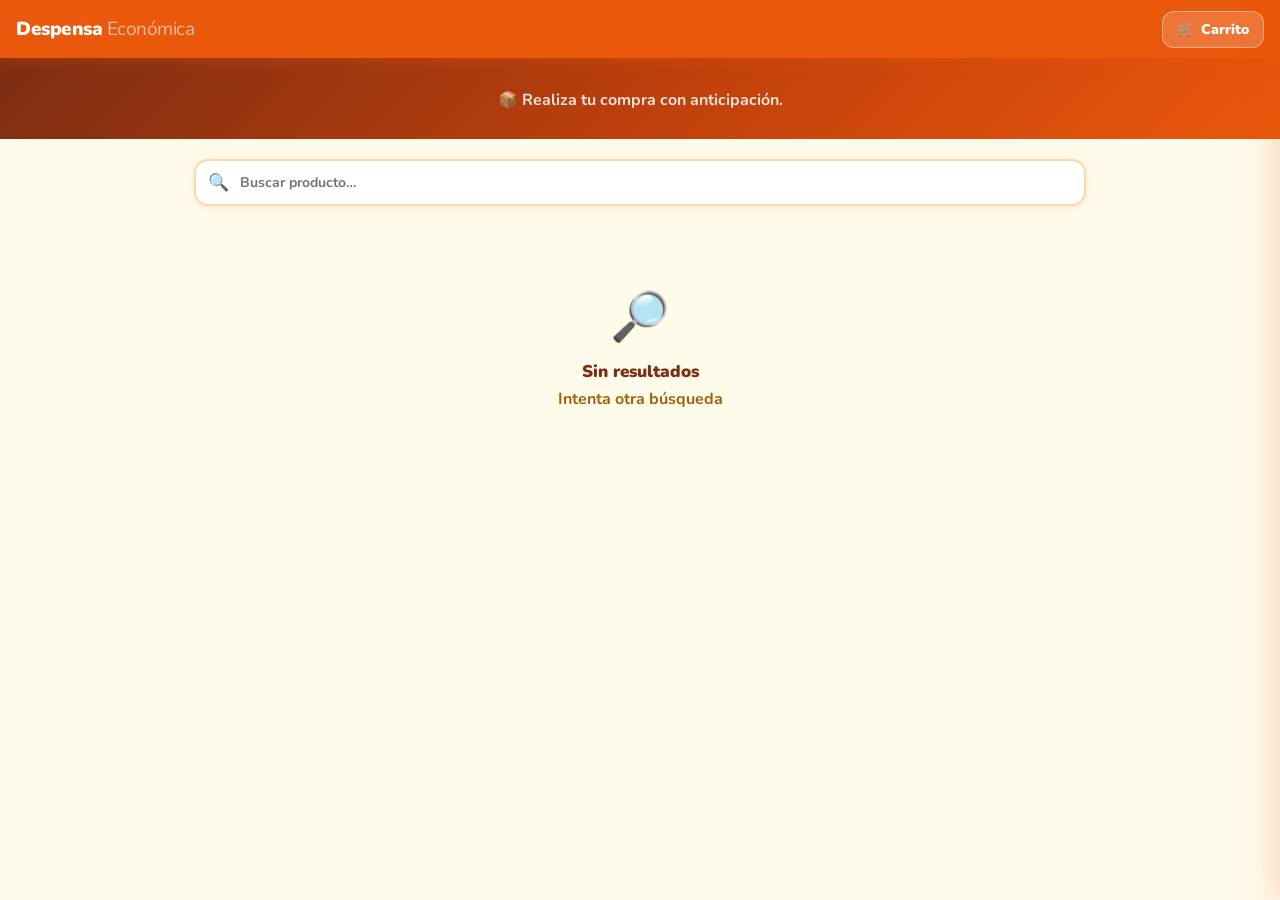
==== commit 9927622e: "Add files via upload" ====
--- a/index.html
+++ b/index.html
@@ -1,3197 +1,465 @@
 <!DOCTYPE html>
 <html lang="es">
 <head>
-  <meta charset="UTF-8" />
-  <meta name="viewport" content="width=device-width, initial-scale=1.0, viewport-fit=cover" />
-  <meta name="theme-color" content="#ea580c">
-  <meta name="mobile-web-app-capable" content="yes">
-  <meta name="apple-mobile-web-app-capable" content="yes">
-  <meta name="apple-mobile-web-app-status-bar-style" content="black-translucent">
-  <meta name="apple-mobile-web-app-title" content="Despensa">
+  <meta charset="UTF-8"/>
+  <meta name="viewport" content="width=device-width, initial-scale=1.0"/>
+  <meta name="theme-color" content="#ea580c"/>
   <link rel="manifest" href="manifest.json">
   <link rel="icon" type="image/png" sizes="32x32" href="favicon-32.png">
-  <link rel="icon" type="image/png" sizes="16x16" href="favicon-16.png">
-  <link rel="shortcut icon" href="favicon.ico">
   <link rel="apple-touch-icon" sizes="180x180" href="apple-touch-icon.png">
-  <title>Despensa Económica — Sistema de Ventas</title>
-  <link rel="preconnect" href="https://fonts.googleapis.com">
-  <link rel="preconnect" href="https://fonts.gstatic.com" crossorigin>
-  <link rel="preload" href="https://fonts.googleapis.com/css2?family=Nunito:wght@700;900&family=Space+Mono:wght@700&display=swap" as="style" onload="this.onload=null;this.rel='stylesheet'">
-  <noscript><link href="https://fonts.googleapis.com/css2?family=Nunito:wght@700;900&family=Space+Mono:wght@700&display=swap" rel="stylesheet"></noscript>
-  <link rel="preload" href="ui_pro.css?v=1786173270" as="style" onload="this.onload=null;this.rel='stylesheet'">
-  <noscript><link rel="stylesheet" href="ui_pro.css?v=1786173270"></noscript>
-  <script src="https://cdnjs.cloudflare.com/ajax/libs/jspdf/2.5.1/jspdf.umd.min.js" defer></script>
-  <script src="https://cdnjs.cloudflare.com/ajax/libs/jspdf-autotable/3.5.25/jspdf.plugin.autotable.min.js" defer></script>
+  <title>Despensa Económica — Tienda Online</title>
+  <link href="https://fonts.googleapis.com/css2?family=Nunito:wght@400;700;800;900&family=Space+Mono:wght@700&display=swap" rel="stylesheet"/>
   <style>
-    :root {
-      --bg: #fffbeb;
-      --surface: #ffffff;
-      --surface2: #fffbeb;
-      --border: #fed7aa;
-      --border-mid: #fdba74;
-      --green: #16a34a;
-      --green-dark: #c2410c;
-      --green-light: #ffedd5;
-      --green-mid: #fed7aa;
-      --red: #dc2626;
-      --red-light: rgba(220,38,38,0.1);
-      --amber: #d97706;
-      --amber-light: rgba(217,119,6,0.08);
-      --blue: #1d4ed8;
-      --blue-light: rgba(29,78,216,0.08);
-      --text: #7c2d12;
-      --text-muted: #a16207;
-      --text-dim: #9a3412;
-      --shadow: 0 1px 4px rgba(234,88,12,0.08), 0 4px 16px rgba(234,88,12,0.06);
-      --shadow-lg: 0 8px 32px rgba(234,88,12,0.18);
-      --r: 14px;
-      --r-sm: 9px;
-    }
+    :root{--g:#ea580c;--gd:#c2410c;--gl:#ffedd5;--gm:#fed7aa;--bd:#fed7aa;--bg:#fffbeb;--sf:#fff;--tx:#7c2d12;--mt:#a16207;--r:16px;--rs:10px;--sh:0 2px 12px rgba(234,88,12,.10);--shl:0 8px 32px rgba(234,88,12,.18);}
     *,*::before,*::after{box-sizing:border-box;margin:0;padding:0;}
-    body{background:var(--bg);font-family:'Nunito',sans-serif;font-weight:700;color:var(--text);min-height:100vh;}
-
-    /* ===== MENÚ DESPLEGABLE INVENTARIO ===== */
-    .inv-dropdown-group { margin-bottom: 20px; }
-    .inv-dropdown-btn {
-      width: 100%; display: flex; align-items: center; justify-content: space-between;
-      padding: 14px 20px; background: linear-gradient(135deg, var(--green), var(--green-dark));
-      border: none; border-radius: var(--r); cursor: pointer; font-family: 'Nunito', sans-serif;
-      font-weight: 900; font-size: 15px; color: #fff;
-      box-shadow: 0 2px 10px rgba(234,88,12,0.25); transition: all 0.2s;
-      letter-spacing: 0.2px;
-    }
-    .inv-dropdown-btn:hover { filter: brightness(1.07); box-shadow: 0 4px 16px rgba(234,88,12,0.35); }
-    .inv-dropdown-btn .idb-left { display: flex; align-items: center; gap: 10px; }
-    .inv-dropdown-btn .idb-icon { font-size: 20px; }
-    .inv-dropdown-btn .idb-arrow {
-      font-size: 16px; transition: transform 0.25s cubic-bezier(0.4,0,0.2,1);
-      background: rgba(255,255,255,0.2); border-radius: 6px; width: 28px; height: 28px;
-      display: flex; align-items: center; justify-content: center;
-    }
-    .inv-dropdown-btn.open .idb-arrow { transform: rotate(180deg); }
-    .inv-dropdown-content {
-      overflow: hidden; max-height: 0;
-      transition: max-height 0.35s cubic-bezier(0.4,0,0.2,1);
-    }
-    .inv-dropdown-content.open { max-height: 4000px; }
-    .inv-dropdown-content .card { margin-top: 12px; }
-    /* Ocultar btn-ver-codigo por defecto — JS lo muestra solo para super admin */
-    .btn-ver-codigo { display: none; }
-
-    #appLoadingOverlay {
-      position: fixed; inset: 0; z-index: 9999;
-      background: linear-gradient(135deg, #fffbeb, #ffedd5);
-      display: flex; flex-direction: column; align-items: center; justify-content: center;
-      gap: 20px; transition: opacity 0.4s ease;
-    }
-    #appLoadingOverlay.hidden { opacity: 0; pointer-events: none; }
-    .loading-logo { font-family: 'Nunito', sans-serif; font-size: 28px; font-weight: 900; color: var(--green); }
-    .loading-logo span { color: var(--text-muted); font-weight: 400; }
-    .loading-spinner {
-      width: 44px; height: 44px;
-      border: 4px solid var(--border-mid);
-      border-top-color: var(--green);
-      border-radius: 50%;
-      animation: spin 0.7s linear infinite;
-    }
-    @keyframes spin { to { transform: rotate(360deg); } }
-    .loading-msg { font-size: 14px; color: var(--text-muted); font-weight: 700; }
-    .loading-badge {
-      font-size: 11px; background: var(--green-light); color: var(--green-dark);
-      border: 1px solid var(--border-mid); border-radius: 100px; padding: 4px 14px; font-weight: 800;
-    }
-
-    /* NAVBAR */
-    .navbar{background:var(--green);padding:0 20px;display:flex;align-items:center;justify-content:space-between;position:sticky;top:0;z-index:300;height:58px;box-shadow:0 2px 12px rgba(234,88,12,0.35);}
-    .logo{font-family:'Nunito',sans-serif;font-size:20px;color:#fff;font-weight:900;letter-spacing:-0.5px;cursor:default;}
-    .logo span{color:rgba(255,255,255,0.65);font-weight:400;}
-    .nav-tabs{display:flex;gap:4px;}
-    .nav-tab{padding:7px 15px;border-radius:8px;border:none;background:rgba(255,255,255,0.15);font-family:'Nunito',sans-serif;font-weight:800;font-size:14px;color:rgba(255,255,255,0.85);cursor:pointer;transition:all 0.15s;display:flex;align-items:center;gap:6px;}
-    .nav-tab:hover{background:rgba(255,255,255,0.25);color:#fff;}
-    .nav-tab.active{background:#fff;color:var(--green);}
-    .nav-tab[onclick*="pgDestacados"]{background:rgba(167,139,250,0.2);}
-    .nav-tab[onclick*="pgDestacados"].active{background:#ede9fe;color:#7c3aed;}
-    .nav-stats{display:flex;gap:8px;}
-    .stat-chip{background:rgba(255,255,255,0.15);border:1px solid rgba(255,255,255,0.25);border-radius:100px;padding:5px 12px;font-size:13px;font-weight:800;color:rgba(255,255,255,0.9);}
-    .stat-chip b{color:#fff;}
-
-    /* IDB status badge in navbar */
-    .idb-badge{
-      display:inline-flex;align-items:center;gap:5px;
-      background:rgba(255,255,255,0.15);border:1px solid rgba(255,255,255,0.25);
-      border-radius:100px;padding:4px 10px;font-size:11px;font-weight:800;
-      color:rgba(255,255,255,0.85);cursor:default;
-    }
-    .idb-badge .dot{width:7px;height:7px;border-radius:50%;background:#fb923c;}
-    .idb-badge .dot.err{background:#f87171;}
-
-    /* Offline mode badge */
-    .offline-badge{
-      display:none;align-items:center;gap:5px;
-      background:rgba(245,158,11,0.25);border:1px solid rgba(245,158,11,0.5);
-      border-radius:100px;padding:4px 10px;font-size:11px;font-weight:900;
-      color:#fef3c7;cursor:default;animation:offlinePulse 2s infinite;
-    }
-    .offline-badge.visible{display:inline-flex;}
-    .offline-badge .oq-count{
-      background:rgba(245,158,11,0.5);border-radius:100px;
-      padding:1px 6px;font-size:10px;font-weight:900;
-      display:none;
-    }
-    .offline-badge .oq-count.visible{display:inline;}
-    @keyframes offlinePulse{0%,100%{opacity:1;}50%{opacity:0.7;}}
-
-    /* Banner offline fijo arriba */
-    #offlineBanner{
-      display:none;position:fixed;top:0;left:0;right:0;z-index:9998;
-      background:linear-gradient(135deg,#92400e,#b45309);
-      color:#fff;font-size:13px;font-weight:900;font-family:Nunito,sans-serif;
-      padding:8px 16px;text-align:center;
-      box-shadow:0 2px 12px rgba(0,0,0,0.3);
-    }
-    #offlineBanner.visible{display:block;}
-    body.offline-mode nav{margin-top:36px;}
-
-    /* ── Modo Sin Internet ─────────────────────────────────────────── */
-    #localModeBadge{
-      display:none;align-items:center;gap:6px;
-      background:rgba(245,158,11,0.22);border:1.5px solid rgba(245,158,11,0.55);
-      color:#fbbf24;font-size:11px;font-weight:900;font-family:Nunito,sans-serif;
-      padding:4px 10px;border-radius:100px;cursor:pointer;white-space:nowrap;
-      transition:all 0.2s;
-    }
-    #localModeBadge:hover{background:rgba(245,158,11,0.35);}
-    #btnModoLocalNav{
-      font-size:11px;font-weight:900;font-family:Nunito,sans-serif;
-      padding:5px 11px;border-radius:100px;cursor:pointer;
-      border:1.5px solid rgba(255,255,255,0.3);
-      background:rgba(255,255,255,0.15);color:#fff;
-      white-space:nowrap;transition:all 0.2s;
-    }
-    #btnModoLocalNav:hover{background:rgba(255,255,255,0.25);}
-    .drawer-nav-item.modo-local-activo{
-      background:linear-gradient(135deg,rgba(245,158,11,0.18),rgba(217,119,6,0.12));
-      border-left:3px solid #f59e0b;
-    }
-    .drawer-nav-item.modo-local-activo .dni-title{color:#b45309!important;}
-
-    .hamburger-btn{display:none;flex-direction:column;justify-content:center;align-items:center;gap:5px;width:40px;height:40px;background:rgba(255,255,255,0.18);border:1.5px solid rgba(255,255,255,0.35);border-radius:10px;cursor:pointer;padding:0;transition:background 0.15s;}
-    .hamburger-btn:hover{background:rgba(255,255,255,0.28);}
-    .hamburger-btn span{display:block;width:18px;height:2px;background:#fff;border-radius:2px;transition:all 0.25s;}
-    .hamburger-btn.open span:nth-child(1){transform:translateY(7px) rotate(45deg);}
-    .hamburger-btn.open span:nth-child(2){opacity:0;transform:scaleX(0);}
-    .hamburger-btn.open span:nth-child(3){transform:translateY(-7px) rotate(-45deg);}
-
-    .reload-btn{display:flex;align-items:center;justify-content:center;width:38px;height:38px;background:rgba(255,255,255,0.18);border:1.5px solid rgba(255,255,255,0.35);border-radius:10px;cursor:pointer;font-size:18px;transition:background 0.15s;margin-right:6px;color:#fff;}
-    .reload-btn:hover{background:rgba(255,255,255,0.28);}
-    .reload-btn.spin{animation:spinOnce 0.5s ease;}
-    @keyframes spinOnce{from{transform:rotate(0deg);}to{transform:rotate(360deg);}}
-
-    .nav-drawer{display:none;position:fixed;top:58px;left:0;right:0;bottom:0;z-index:250;pointer-events:none;}
-    .nav-drawer.open{display:block;}
-    .nav-drawer-overlay{position:absolute;inset:0;background:rgba(5,46,22,0.5);backdrop-filter:blur(4px);pointer-events:all;animation:fadeOv 0.2s ease;}
-    @keyframes fadeOv{from{opacity:0;}to{opacity:1;}}
-    .nav-drawer-panel{position:absolute;top:0;right:0;width:280px;max-width:85vw;background:#fff;height:100%;pointer-events:all;box-shadow:-6px 0 30px rgba(234,88,12,0.25);animation:slideIn 0.25s cubic-bezier(0.22,1,0.36,1);display:flex;flex-direction:column;overflow-y:auto;}
-    @keyframes slideIn{from{transform:translateX(100%);}to{transform:translateX(0);}}
-    .drawer-header{background:linear-gradient(135deg,var(--green),var(--green-dark));padding:20px;flex-shrink:0;}
-    .drawer-brand{font-size:22px;font-weight:900;color:#fff;letter-spacing:-0.5px;margin-bottom:14px;}
-    .drawer-brand span{color:rgba(255,255,255,0.6);font-weight:400;}
-    .drawer-stats-grid{display:grid;grid-template-columns:1fr 1fr;gap:8px;}
-    .drawer-stat{background:rgba(255,255,255,0.15);border:1px solid rgba(255,255,255,0.25);border-radius:10px;padding:10px 12px;text-align:center;}
-    .drawer-stat .ds-lbl{font-size:10px;color:rgba(255,255,255,0.8);text-transform:uppercase;letter-spacing:0.5px;font-weight:800;}
-    .drawer-stat .ds-val{font-family:'Space Mono',monospace;font-size:16px;font-weight:700;color:#fff;margin-top:2px;}
-    .drawer-nav{padding:14px 12px;flex:1;}
-    .drawer-nav-item{display:flex;align-items:center;gap:14px;padding:14px 16px;border-radius:12px;cursor:pointer;border:none;background:transparent;width:100%;text-align:left;font-family:'Nunito',sans-serif;font-weight:800;font-size:15px;color:var(--text-dim);transition:all 0.15s;margin-bottom:4px;}
-    .drawer-nav-item:hover{background:var(--green-light);color:var(--green);}
-    .drawer-nav-item.active{background:var(--green);color:#fff;box-shadow:0 4px 14px rgba(234,88,12,0.35);}
-    .drawer-nav-item .dni-icon{width:40px;height:40px;border-radius:10px;background:var(--green-light);display:flex;align-items:center;justify-content:center;font-size:20px;flex-shrink:0;transition:background 0.15s;}
-    .drawer-nav-item.active .dni-icon{background:rgba(255,255,255,0.2);}
-    .drawer-nav-item#dniDestacados .dni-icon{background:#f5f3ff;}
-    .drawer-nav-item#dniDestacados{color:#5b21b6;}
-    .drawer-nav-item#dniDestacados:hover{background:#f5f3ff;color:#7c3aed;}
-    .drawer-nav-item#dniDestacados.active{background:linear-gradient(135deg,#7c3aed,#5b21b6);color:#fff;}
-    .drawer-nav-item .dni-title{font-size:15px;font-weight:900;}
-    .drawer-nav-item .dni-sub{font-size:11px;font-weight:700;opacity:0.7;margin-top:1px;}
-    .drawer-footer{padding:12px;border-top:1px solid var(--border);background:var(--surface2);}
-    .drawer-footer-txt{font-size:11px;color:var(--text-muted);text-align:center;font-weight:700;}
-    /* Hamburger siempre visible — los nav-tabs desbordaban en desktop */
-    .nav-tabs{display:none;}
-    .nav-stats{display:none;}
-    .hamburger-btn{display:flex;}
-    #btnModoLocalNav{display:none;}
-    /* En pantallas muy anchas (≥1400px) mostrar las stats chips */
-    @media(min-width:1400px){.nav-stats{display:flex;}#btnModoLocalNav{display:none;}}
-
-    .page{display:none;max-width:1200px;margin:0 auto;padding:24px;}
-    .page.active{display:block;}
-    @media(max-width:600px){.page{padding:12px;}}
-
-    .dash-hero{background:linear-gradient(135deg,var(--green) 0%,var(--green-dark) 100%);border-radius:var(--r);padding:38px 28px;text-align:center;color:#fff;margin-bottom:20px;box-shadow:var(--shadow-lg);}
-    .dash-hero h2{font-size:26px;font-weight:900;margin-bottom:6px;}
-    .dash-hero p{font-size:15px;color:rgba(255,255,255,0.85);margin-bottom:24px;font-weight:700;}
-    .btn-venta-big{background:#fff;color:var(--green);border:none;border-radius:var(--r-sm);padding:18px 44px;font-size:20px;font-weight:900;cursor:pointer;font-family:'Nunito',sans-serif;transition:all 0.15s;box-shadow:0 4px 20px rgba(0,0,0,0.15);display:inline-flex;align-items:center;gap:10px;}
-    .btn-venta-big:hover{transform:translateY(-2px);box-shadow:0 8px 28px rgba(0,0,0,0.2);}
-    .btn-venta-big:active{transform:scale(0.97);}
-
-    /* ── Pedidos Online FAB ── */
-    .orders-fab{position:fixed;bottom:24px;right:20px;z-index:400;display:flex;align-items:center;gap:9px;background:linear-gradient(135deg,#7c3aed,#5b21b6);color:#fff;border:none;border-radius:50px;padding:13px 18px 13px 14px;font-family:'Nunito',sans-serif;font-weight:900;font-size:14px;cursor:pointer;box-shadow:0 6px 20px rgba(124,58,237,.4);transition:all .15s;animation:fabIn .4s cubic-bezier(.22,1,.36,1);}
-    .orders-fab:hover{transform:translateY(-2px);box-shadow:0 10px 28px rgba(124,58,237,.5);}
-    .orders-fab .fab-dot{width:10px;height:10px;background:#fbbf24;border-radius:50%;animation:pulseDot 1.5s infinite;}
-    @keyframes fabIn{from{transform:translateY(80px);opacity:0;}to{transform:translateY(0);opacity:1;}}
-    @keyframes pulseDot{0%,100%{transform:scale(1);}50%{transform:scale(1.4);}}
-    /* Orders panel */
-    .orders-bg{position:fixed;inset:0;background:rgba(5,46,22,.6);backdrop-filter:blur(4px);z-index:800;display:flex;align-items:center;justify-content:center;opacity:0;pointer-events:none;transition:opacity .2s;padding:14px;}
-    .orders-bg.open{opacity:1;pointer-events:all;}
-    .orders-box{background:#fff;border-radius:20px;width:100%;max-width:500px;max-height:90vh;overflow-y:auto;box-shadow:0 8px 32px rgba(0,0,0,.2);}
-    .orders-head{background:linear-gradient(135deg,#5b21b6,#7c3aed);padding:16px 18px;border-radius:20px 20px 0 0;display:flex;align-items:center;justify-content:space-between;}
-    .orders-head h2{font-size:16px;font-weight:900;color:#fff;}
-    .orders-close{background:rgba(255,255,255,.2);border:none;color:#fff;width:30px;height:30px;border-radius:8px;font-size:15px;cursor:pointer;display:flex;align-items:center;justify-content:center;}
-    .op-card{margin:10px;background:var(--bg);border:1.5px solid var(--border);border-radius:13px;overflow:hidden;}
-    .op-head{padding:10px 13px;border-bottom:1px solid var(--border);display:flex;justify-content:space-between;align-items:center;}
-    .op-num{font-size:13px;font-weight:900;color:var(--green-dark);}
-    .op-st{font-size:10px;font-weight:800;padding:3px 9px;border-radius:100px;}
-    .op-st.nuevo{background:#fef3c7;color:#92400e;}
-    .op-st.aceptado{background:var(--green-light);color:var(--green-dark);}
-    .op-st.rechazado{background:#fee2e2;color:#991b1b;}
-    .op-body{padding:9px 13px;font-size:12px;font-weight:700;color:var(--text-muted);line-height:1.8;}
-    .op-body b{color:var(--text);}
-    .op-actions{display:flex;gap:7px;padding:9px 13px;}
-    .op-acc{flex:1;background:var(--green);color:#fff;border:none;border-radius:9px;padding:9px;font-family:'Nunito',sans-serif;font-weight:900;font-size:12px;cursor:pointer;}
-    .op-rej{flex:1;background:#dc2626;color:#fff;border:none;border-radius:9px;padding:9px;font-family:'Nunito',sans-serif;font-weight:900;font-size:12px;cursor:pointer;}
-
-    .card{background:var(--surface);border:1px solid var(--border);border-radius:var(--r);box-shadow:var(--shadow);overflow:hidden;}
-    .card-header{padding:15px 20px;border-bottom:1px solid var(--border);display:flex;align-items:center;justify-content:space-between;background:linear-gradient(to right,var(--green-light),#fff);}
-    .card-title{font-size:14px;font-weight:900;text-transform:uppercase;letter-spacing:0.6px;color:var(--green-dark);display:flex;align-items:center;gap:8px;}
-    .card-icon{width:28px;height:28px;border-radius:7px;background:var(--green-light);display:flex;align-items:center;justify-content:center;font-size:14px;}
-    .card-body{padding:18px 20px;}
-
-    .stats-row{display:grid;grid-template-columns:repeat(auto-fit,minmax(120px,1fr));gap:12px;margin-bottom:20px;}
-    .stat-box{background:#fff;border:1px solid var(--border);border-radius:var(--r-sm);padding:14px;text-align:center;box-shadow:var(--shadow);}
-    .stat-box .s-lbl{font-size:12px;color:var(--text-muted);text-transform:uppercase;letter-spacing:0.5px;font-weight:800;}
-    .stat-box .s-val{font-family:'Space Mono',monospace;font-size:22px;font-weight:700;color:var(--green);margin-top:3px;}
-
-    .field{margin-bottom:12px;}
-    label{display:block;font-size:12px;font-weight:800;text-transform:uppercase;letter-spacing:0.5px;color:var(--text-muted);margin-bottom:5px;}
-    input[type="text"],input[type="number"],input[type="date"],select{background:var(--surface2);border:1px solid var(--border-mid);color:var(--text);border-radius:var(--r-sm);padding:11px 14px;font-size:15px;font-family:'Nunito',sans-serif;font-weight:700;width:100%;outline:none;transition:all 0.15s;}
-    input:focus,select:focus{border-color:var(--green);background:#fff;box-shadow:0 0 0 3px rgba(234,88,12,0.1);}
-    input::placeholder{color:#9ca3af;}
-    .form-row{display:grid;grid-template-columns:repeat(auto-fit,minmax(140px,1fr));gap:10px;}
-
-    .btn{border:none;border-radius:var(--r-sm);font-family:'Nunito',sans-serif;font-weight:800;cursor:pointer;transition:all 0.15s;font-size:14px;display:inline-flex;align-items:center;justify-content:center;gap:6px;}
-    .btn:active{transform:scale(0.97);}
-    .btn-green{background:var(--green);color:#fff;padding:12px 18px;}
-    .btn-green:hover{background:var(--green-dark);}
-    .btn-green.full{width:100%;padding:14px;font-size:15px;}
-    .btn-green.xl{width:100%;padding:18px;font-size:18px;box-shadow:0 4px 18px rgba(234,88,12,0.35);letter-spacing:0.3px;}
-    .btn-green.xl:hover{background:var(--green-dark);box-shadow:0 6px 24px rgba(234,88,12,0.4);}
-    .btn-danger{background:var(--red-light);color:var(--red);border:1px solid rgba(220,38,38,0.2);padding:8px 12px;}
-    .btn-danger:hover{background:rgba(220,38,38,0.16);}
-    .btn-info{background:var(--blue-light);color:var(--blue);border:1px solid rgba(29,78,216,0.2);padding:8px 12px;}
-    .btn-info:hover{background:rgba(29,78,216,0.15);}
-    .btn-ghost{background:transparent;color:var(--text-muted);border:1px solid var(--border-mid);padding:10px 16px;}
-    .btn-ghost:hover{border-color:var(--green);color:var(--green);}
-    .btn-outline{background:transparent;color:var(--green);border:2px solid var(--green);padding:10px 16px;}
-    .btn-outline:hover{background:var(--green-light);}
-    .btn-amber{background:var(--amber-light);color:var(--amber);border:1px solid rgba(217,119,6,0.25);padding:8px 12px;}
-    .btn-amber:hover{background:rgba(217,119,6,0.14);}
-    .dia-btn{background:var(--surface2);color:var(--text-muted);border:1.5px solid var(--border-mid);border-radius:8px;padding:7px 0;font-size:12px;font-weight:900;cursor:pointer;font-family:'Nunito',sans-serif;transition:all 0.15s;text-align:center;}
-    .dia-btn.activo{background:var(--amber-light);color:#92400e;border-color:rgba(217,119,6,0.5);}
-    .dia-btn:hover{border-color:var(--amber);}
-
-    .tbl-wrap{overflow-x:auto;margin-top:12px;}
-    table{width:100%;border-collapse:collapse;font-size:13px;}
-    th{background:var(--green-light);color:var(--green-dark);font-size:12px;text-transform:uppercase;letter-spacing:0.5px;padding:11px 12px;text-align:left;border-bottom:1px solid var(--border-mid);font-weight:900;}
-    td{padding:11px 12px;border-bottom:1px solid var(--border);color:var(--text-dim);vertical-align:middle;font-weight:700;font-size:14px;}
-    tr:last-child td{border-bottom:none;}
-    tr:hover td{background:#fffbeb;}
-    .row-critico td{background:rgba(220,38,38,0.03)!important;}
-    .badge{border-radius:100px;padding:3px 9px;font-size:11px;font-weight:700;display:inline-block;}
-    .badge-red{background:rgba(220,38,38,0.1);color:var(--red);border:1px solid rgba(220,38,38,0.2);}
-    .badge-green{background:var(--green-light);color:var(--green);border:1px solid var(--border-mid);}
-    .badge-amber{background:var(--amber-light);color:var(--amber);border:1px solid rgba(217,119,6,0.2);}
-    .badge-blue{background:var(--blue-light);color:var(--blue);border:1px solid rgba(29,78,216,0.2);}
-    .mono{font-family:'Space Mono',monospace;font-weight:700;}
-    .td-green{color:var(--green)!important;font-weight:700;}
-    .td-bold{font-weight:700;color:var(--text)!important;}
-    .td-red{color:var(--red)!important;font-weight:700;}
-
-    .pkg-btn{background:var(--green-light);border:1.5px solid var(--border-mid);border-radius:var(--r-sm);padding:10px 12px;cursor:pointer;transition:all 0.15s;text-align:center;font-family:'Nunito',sans-serif;}
-    .pkg-btn:hover{background:var(--green-mid);border-color:var(--green);transform:translateY(-1px);}
-    .pkg-btn:active{transform:scale(0.96);}
-    .pkg-btn .pb-qty{font-size:18px;font-weight:900;color:var(--green-dark);line-height:1.1;}
-    .pkg-btn .pb-price{font-family:'Space Mono',monospace;font-size:16px;font-weight:700;color:var(--green);}
-    .pkg-btn .pb-label{font-size:10px;color:var(--text-muted);font-weight:700;margin-top:2px;}
-    .pkg-grid{display:grid;grid-template-columns:repeat(auto-fill,minmax(100px,1fr));gap:8px;margin:10px 0;}
-    .btn-pkg{background:rgba(234,88,12,0.1);border:1px solid var(--border-mid);color:var(--green-dark);padding:5px 9px;font-size:11px;border-radius:6px;cursor:pointer;font-family:'Nunito',sans-serif;font-weight:800;transition:all 0.12s;}
-    .btn-pkg:hover{background:var(--green-light);border-color:var(--green);}
-    .cart-pkg-badge{font-size:10px;font-weight:700;color:var(--green);background:var(--green-light);border:1px solid var(--border-mid);border-radius:100px;padding:1px 7px;margin-left:5px;}
-
-    .modal{display:none;position:fixed;inset:0;background:rgba(5,46,22,0.65);z-index:500;justify-content:center;align-items:flex-start;padding:10px;padding-top:8px;backdrop-filter:blur(5px);}
-    .modal.open{display:flex;}
-    .modal-box{background:var(--surface);border:1px solid var(--border-mid);border-radius:20px;width:100%;max-height:96vh;overflow-y:auto;overflow-x:hidden;box-shadow:var(--shadow-lg);animation:fadeUp 0.2s ease;}
-    .modal-sm{max-width:400px;}
-    .modal-md{max-width:540px;}
-    .modal-lg{max-width:660px;}
-    @keyframes fadeUp{from{opacity:0;transform:translateY(16px);}to{opacity:1;transform:translateY(0);}}
-    .modal-header{padding:15px 20px;border-bottom:1px solid var(--border);display:flex;align-items:center;justify-content:space-between;background:linear-gradient(to right,var(--green-light),#fff);}
-    .modal-header h3{font-size:18px;font-weight:900;color:var(--green-dark);}
-    .modal-body{padding:16px 20px;}
-    .btn-close{background:var(--green-light);border:1px solid var(--border-mid);color:var(--green-dark);width:32px;height:32px;border-radius:8px;cursor:pointer;font-size:16px;display:flex;align-items:center;justify-content:center;transition:all 0.15s;font-family:'Nunito',sans-serif;font-weight:800;}
-    .btn-close:hover{background:var(--green-mid);}
-
-    .search-box{display:flex;gap:8px;margin-bottom:6px;}
-    .search-input{border:2px solid var(--green);background:var(--green-light);color:var(--text);font-size:18px;font-weight:700;font-family:'Space Mono',monospace;text-align:center;letter-spacing:1px;border-radius:var(--r-sm);padding:12px;width:100%;outline:none;}
-    .search-input:focus{background:#fff;box-shadow:0 0 0 3px rgba(234,88,12,0.15);}
-    /* Suggestions - 4 productos por fila en una sola pasada */
-    .suggestions{background:transparent;border:none;border-radius:var(--r-sm);overflow-y:auto;max-height:268px;display:none;margin-bottom:8px;}
-    .sug-grid{display:grid;grid-template-columns:repeat(2,1fr);gap:7px;padding:2px;}
-    .sug-item{background:#fffbeb;border:2px solid #fed7aa;border-radius:13px;overflow:hidden;display:flex;flex-direction:column;cursor:pointer;transition:box-shadow .15s,transform .15s,border-color .15s;box-shadow:0 2px 8px rgba(234,88,12,0.08);user-select:none;-webkit-tap-highlight-color:transparent;}
-    .sug-item:hover{box-shadow:0 6px 20px rgba(234,88,12,0.22);transform:translateY(-2px);border-color:#ea580c;}
-    .sug-item:active{transform:scale(.95);background:#ffedd5;}
-    .sug-item.sin-stock{opacity:0.42;cursor:default;pointer-events:none;}
-    .sug-item-img{width:100%;aspect-ratio:1/1;object-fit:contain;display:block;background:#ffedd5;flex-shrink:0;padding:4px;box-sizing:border-box;}
-    .sug-item-img img{width:100%;height:100%;object-fit:contain;display:block;}
-    .sug-item-ph{width:100%;height:48px;background:linear-gradient(135deg,#ffedd5,#fed7aa);display:flex;align-items:center;justify-content:center;font-size:22px;}
-    .sug-item-body{padding:4px 6px 3px;display:flex;flex-direction:column;gap:2px;align-items:center;text-align:center;}
-    .sug-item-cat{font-size:9px;font-weight:900;color:#fff;background:#ea580c;text-transform:uppercase;letter-spacing:.4px;padding:1px 6px;border-radius:20px;display:inline-block;white-space:nowrap;overflow:hidden;text-overflow:ellipsis;max-width:100%;}
-    .sug-name{font-weight:900;font-size:10px;color:#7c2d12;line-height:1.2;word-break:break-word;}
-    .sug-price{font-family:'Space Mono',monospace;font-weight:700;color:#c2410c;font-size:12px;}
-    .sug-stock-badge{font-size:9px;font-weight:800;padding:1px 6px;border-radius:20px;margin-top:1px;display:inline-block;line-height:1.4;}
-    .sug-stock-ok{background:#ffedd5;color:#c2410c;border:1.5px solid #fdba74;}
-    .sug-stock-bajo{background:#fef3c7;color:#92400e;border:1.5px solid #fcd34d;}
-    .sug-stock-sin{background:#fee2e2;color:#991b1b;border:1.5px solid #fca5a5;}
-    .sug-tap-hint{font-size:8px;font-weight:800;color:#c2410c;margin:2px 6px 0;padding:2px 0;border-top:1px dashed #fed7aa;text-align:center;}
-
-    .cart-list{max-height:260px;overflow-y:auto;overflow-x:hidden;margin:8px 0;display:flex;flex-direction:column;gap:6px;}
-    .cart-item{background:#fff;border:1.5px solid var(--border);border-radius:12px;padding:10px 12px;display:grid;grid-template-columns:48px 1fr auto;align-items:center;gap:10px;transition:border-color 0.15s;box-sizing:border-box;width:100%;}
-    .cart-item:hover{border-color:var(--green);}
-    /* imagen centrada */
-    .cart-img{width:48px;height:48px;border-radius:10px;object-fit:cover;background:var(--green-light);display:flex;align-items:center;justify-content:center;font-size:22px;flex-shrink:0;}
-    /* info central */
-    .cart-info{min-width:0;display:flex;flex-direction:column;gap:1px;}
-    .cart-name{font-size:13px;font-weight:900;color:var(--text);white-space:nowrap;overflow:hidden;text-overflow:ellipsis;line-height:1.3;}
-    .cart-sub{font-size:11px;color:var(--text-muted);font-weight:700;}
-    /* controles derecha: monto arriba centrado, botones abajo */
-    .cart-controls{display:flex;flex-direction:column;align-items:center;gap:4px;flex-shrink:0;}
-    .cart-total{font-family:'Space Mono',monospace;font-weight:900;color:var(--green);font-size:17px;line-height:1;text-align:center;width:100%;}
-    .qty-row{display:flex;align-items:center;gap:4px;}
-    .qty-btn{width:30px;height:30px;border-radius:50%;border:2px solid var(--border-mid);background:#fff;color:var(--text);cursor:pointer;font-size:18px;display:flex;align-items:center;justify-content:center;transition:all 0.1s;font-weight:700;font-family:inherit;flex-shrink:0;}
-    .qty-btn.minus:hover{background:rgba(220,38,38,0.1);border-color:var(--red);color:var(--red);}
-    .qty-btn.plus:hover{background:var(--green-light);border-color:var(--green);color:var(--green);}
-    .qty-num{font-family:'Space Mono',monospace;font-weight:700;font-size:22px;min-width:28px;text-align:center;}
-
-    .total-bar{background:var(--green-light);border:1px solid var(--border-mid);border-radius:var(--r-sm);padding:13px 18px;display:flex;justify-content:space-between;align-items:center;margin:8px 0;}
-    .total-bar .lbl{font-size:12px;color:var(--green-dark);text-transform:uppercase;letter-spacing:0.5px;font-weight:700;}
-    .total-bar .val{font-family:'Space Mono',monospace;font-size:28px;font-weight:700;color:var(--green);}
-    .vuelto-bar{background:var(--amber-light);border:1px solid rgba(217,119,6,0.2);border-radius:var(--r-sm);padding:8px 14px;display:flex;justify-content:space-between;align-items:center;margin:6px 0;}
-    .vuelto-bar .lbl{font-size:12px;color:var(--amber);text-transform:uppercase;letter-spacing:0.5px;font-weight:700;}
-    .vuelto-bar .val{font-family:'Space Mono',monospace;font-size:24px;font-weight:700;color:var(--amber);}
-    .cobro-monto-box{text-align:center;background:var(--green);border-radius:var(--r-sm);padding:10px;margin-bottom:6px;}
-    .cobro-monto-box .lbl{font-size:11px;color:rgba(255,255,255,0.75);text-transform:uppercase;letter-spacing:0.5px;font-weight:700;}
-    .cobro-monto-box .val{font-family:'Space Mono',monospace;font-size:32px;font-weight:700;color:#fff;}
-    .efectivo-disp{background:var(--surface2);border:2px solid var(--border-mid);border-radius:var(--r-sm);padding:10px;font-size:28px;font-family:'Space Mono',monospace;font-weight:700;text-align:center;width:100%;color:#94a3b8;transition:all 0.15s;margin:6px 0;}
-    .efectivo-disp.active{border-color:var(--green);color:var(--green);background:var(--green-light);}
-    .efectivo-disp.cabal{border-color:var(--border-mid);color:var(--green-dark);background:var(--green-light);font-size:22px;letter-spacing:2px;}
-    .keypad-num{display:grid;grid-template-columns:repeat(3,1fr);gap:5px;margin:5px 0;}
-    .key-n{background:#fff;border:1px solid var(--border-mid);color:var(--text);border-radius:var(--r-sm);padding:12px;font-size:20px;font-weight:900;font-family:'Nunito',sans-serif;cursor:pointer;transition:all 0.1s;user-select:none;text-align:center;}
-    .key-n:hover{background:var(--green-light);border-color:var(--green);transform:translateY(-1px);}
-    .key-n:active{transform:scale(0.95);background:var(--green-mid);}
-    .key-n.clr{color:var(--red);border-color:rgba(220,38,38,0.3);background:rgba(220,38,38,0.05);}
-    .key-n.clr:hover{background:rgba(220,38,38,0.12);border-color:var(--red);}
-    .key-n.dot{color:var(--green-dark);}
-
-    .hist-item{background:var(--surface2);border:1px solid var(--border);border-radius:var(--r-sm);padding:11px 15px;margin-bottom:7px;}
-    .hist-date{font-size:11px;color:var(--text-muted);font-weight:700;text-transform:uppercase;letter-spacing:0.4px;}
-    .hist-prods{font-size:13px;color:var(--text-dim);margin:3px 0;}
-    .hist-total{font-family:'Space Mono',monospace;font-weight:700;color:var(--green);font-size:15px;}
-    .hist-acum{background:var(--green);border-radius:var(--r-sm);padding:14px 18px;display:flex;justify-content:space-between;align-items:center;margin-bottom:12px;}
-    .hist-acum .lbl{font-size:12px;color:rgba(255,255,255,0.85);text-transform:uppercase;letter-spacing:0.5px;font-weight:700;}
-    .hist-acum .val{font-family:'Space Mono',monospace;font-size:26px;font-weight:700;color:#fff;}
-
-    .balance-card{background:#fff;border:1px solid var(--border);border-radius:var(--r);box-shadow:var(--shadow);overflow:hidden;margin-bottom:20px;}
-    .balance-header{padding:14px 20px;background:linear-gradient(to right,var(--green-light),#fff);border-bottom:1px solid var(--border);display:flex;align-items:center;justify-content:space-between;}
-    .balance-header .bh-title{font-size:14px;font-weight:900;text-transform:uppercase;letter-spacing:0.6px;color:var(--green-dark);display:flex;align-items:center;gap:8px;}
-    .balance-body{display:grid;grid-template-columns:1fr 1fr 1fr;border-bottom:none;}
-    @media(max-width:600px){.balance-body{grid-template-columns:1fr;}}
-    .balance-item{padding:16px 20px;border-right:1px solid var(--border);display:flex;flex-direction:column;gap:5px;}
-    .balance-item:last-child{border-right:none;}
-    @media(max-width:600px){.balance-item{border-right:none;border-bottom:1px solid var(--border);}}
-    @media(max-width:600px){.balance-item:last-child{border-bottom:none;}}
-    .balance-item.net{background:var(--green-light);}
-    .balance-item.net-neg{background:rgba(220,38,38,0.04);}
-    .b-lbl{font-size:11px;font-weight:800;text-transform:uppercase;letter-spacing:0.5px;color:var(--text-muted);}
-    .b-val{font-family:'Space Mono',monospace;font-size:24px;font-weight:700;}
-    .b-val-green{color:var(--green);}
-    .b-val-red{color:var(--red);}
-    .b-sub{font-size:11px;color:var(--text-muted);font-weight:700;}
-
-    .backup-bar{background:linear-gradient(135deg,#1e3a5f 0%,#1d4ed8 100%);border-radius:var(--r);padding:16px 20px;display:flex;align-items:center;justify-content:space-between;gap:12px;flex-wrap:wrap;margin-bottom:20px;box-shadow:0 4px 18px rgba(29,78,216,0.25);}
-    .backup-bar .bb-info{flex:1;min-width:160px;}
-    .backup-bar .bb-title{font-size:14px;font-weight:900;color:#fff;display:flex;align-items:center;gap:7px;}
-    .backup-bar .bb-sub{font-size:12px;color:rgba(255,255,255,0.75);margin-top:3px;font-weight:700;}
-    .backup-bar .bb-btns{display:flex;gap:8px;flex-wrap:wrap;}
-    .btn-backup{background:#fff;color:#1d4ed8;border:none;border-radius:var(--r-sm);padding:10px 16px;font-size:13px;font-weight:900;cursor:pointer;font-family:'Nunito',sans-serif;transition:all 0.15s;display:flex;align-items:center;gap:6px;}
-    .btn-backup:hover{background:#dbeafe;transform:translateY(-1px);}
-    .btn-backup:active{transform:scale(0.97);}
-    .btn-restore{background:rgba(255,255,255,0.15);color:#fff;border:1.5px solid rgba(255,255,255,0.4);border-radius:var(--r-sm);padding:10px 16px;font-size:13px;font-weight:900;cursor:pointer;font-family:'Nunito',sans-serif;transition:all 0.15s;display:flex;align-items:center;gap:6px;}
-    .btn-restore:hover{background:rgba(255,255,255,0.25);}
-    .btn-restore:active{transform:scale(0.97);}
-    .backup-alert{background:rgba(217,119,6,0.12);border:1.5px solid rgba(217,119,6,0.4);border-radius:var(--r-sm);padding:10px 14px;font-size:12px;font-weight:700;color:var(--amber);margin-top:8px;display:flex;align-items:center;gap:7px;}
-
-    .empty{text-align:center;padding:26px;color:var(--text-muted);font-size:14px;}
-    .empty-icon{font-size:28px;display:block;margin-bottom:6px;}
-
-    .edit-cobro-item{display:flex;align-items:center;justify-content:space-between;background:var(--surface2);border:1px solid var(--border);border-radius:var(--r-sm);padding:10px 14px;margin-bottom:7px;transition:border-color 0.15s;}
-    .edit-cobro-item:hover{border-color:var(--red);}
-    .edit-cobro-info{flex:1;}
-    .edit-cobro-nom{font-size:14px;font-weight:900;color:var(--text);}
-    .edit-cobro-meta{font-size:11px;color:var(--text-muted);margin-top:2px;}
-    .edit-cobro-price{font-family:'Space Mono',monospace;font-weight:700;color:var(--green);font-size:14px;margin-right:10px;}
-    .cobro-total-row{display:flex;justify-content:space-between;align-items:center;padding:12px 14px;background:var(--green-light);border:1px solid var(--border-mid);border-radius:var(--r-sm);margin-top:8px;}
-    .cobro-total-row .lbl{font-size:12px;color:var(--green-dark);font-weight:800;text-transform:uppercase;letter-spacing:0.4px;}
-    .cobro-total-row .val{font-family:'Space Mono',monospace;font-size:22px;font-weight:700;color:var(--green);}
-
-    .lote-badge{display:inline-flex;align-items:center;gap:4px;background:rgba(217,119,6,0.1);border:1px solid rgba(217,119,6,0.3);border-radius:6px;padding:2px 7px;font-size:10px;font-weight:800;color:var(--amber);margin-left:4px;}
-
-    .two-col{display:grid;grid-template-columns:1fr 1fr;gap:20px;}
-    .inv-top{display:flex;gap:10px;align-items:center;flex-wrap:wrap;margin-bottom:12px;}
-    .inv-top input{flex:1;min-width:160px;}
-    .report-btns{display:grid;grid-template-columns:1fr 1fr;gap:10px;margin-bottom:10px;}
-    @media(max-width:900px){.two-col{grid-template-columns:1fr;}}
-    @media(max-width:600px){.report-btns{grid-template-columns:1fr;}}
-
-    /* ── TABLA INVENTARIO ── */
-    #tbodyInv td, #tbodyInv th { white-space:nowrap; }
-    #tbodyInv td:nth-child(3) { white-space:nowrap; max-width:160px; overflow:hidden; text-overflow:ellipsis; } /* Nombre */
-    #tbodyInv td:nth-child(4) { max-width:110px; white-space:normal; }                        /* Categoría */
-
-    /* ── COLUMNA NOMBRE FIJA AL HACER SCROLL HORIZONTAL ── */
-    #pgInvProductos table { border-collapse:separate; border-spacing:0; }
-    #pgInvProductos table thead th:nth-child(3),
-    #pgInvProductos table tbody td:nth-child(3) {
-      position: sticky;
-      left: 0;
-      z-index: 2;
-      background: #fff;
-      box-shadow: 2px 0 6px -2px rgba(0,0,0,0.10);
-    }
-    #pgInvProductos table thead th:nth-child(3) {
-      z-index: 3;
-      background: var(--green-light, #fffbeb);
-    }
-    /* Fila crítica (stock bajo): mantener el fondo rojo en la celda sticky */
-    #pgInvProductos table tbody tr.row-critico td:nth-child(3) {
-      background: #fff7f7;
-    }
-    /* Anchos fijos para columnas pequeñas */
-    table thead th:nth-child(1)  { width:52px;  }  /* Img */
-    table thead th:nth-child(2)  { width:120px; }  /* Código */
-    table thead th:nth-child(5)  { width:96px;  }  /* P.Compra */
-    table thead th:nth-child(6)  { width:110px; }  /* P.Venta */
-    table thead th:nth-child(7)  { width:74px;  }  /* Stock */
-    table thead th:nth-child(8)  { width:100px; }  /* Total */
-    table thead th:nth-child(9)  { width:90px;  }  /* Paquetes */
-    table thead th:nth-child(10) { width:120px; }  /* Acciones */
-    /* Padding más cómodo en celdas */
-    th { padding:10px 10px; font-size:11px; }
-    td { padding:9px 10px;  font-size:13px; }
-    /* Botones de acción más compactos */
-    #tbodyInv .btn { padding:5px 8px; font-size:12px; }
-
-    /* ── FORMULARIO INVENTARIO ── */
-    .form-row { grid-template-columns: repeat(auto-fit, minmax(160px,1fr)); gap:12px; }
-    @media(max-width:600px){
-      .form-row { grid-template-columns: 1fr 1fr; }
-      .report-btns{grid-template-columns:1fr;}
-    }
-    @media(max-width:400px){
-      .form-row { grid-template-columns: 1fr; }
-    }
-
-    .toast{position:fixed;bottom:20px;left:50%;transform:translateX(-50%);background:var(--green);color:#fff;padding:11px 22px;border-radius:100px;font-weight:600;font-size:14px;z-index:9999;opacity:0;transition:opacity 0.25s;white-space:nowrap;pointer-events:none;box-shadow:var(--shadow-lg);}
-    .toast.show{opacity:1;}
-    .toast.err{background:var(--red);}
-    .toast.info{background:var(--blue);}
-
-    select option{background:#fff;}
-    ::-webkit-scrollbar{width:5px;height:5px;}
-    ::-webkit-scrollbar-track{background:transparent;}
-    ::-webkit-scrollbar-thumb{background:var(--border-mid);border-radius:5px;}
-
-    /* ===== PANEL DE CAJA ===== */
-    .caja-panel{background:var(--surface);border:1px solid var(--border);border-radius:var(--r);box-shadow:var(--shadow);overflow:hidden;margin-bottom:20px;}
-    .caja-header{padding:14px 20px;background:linear-gradient(135deg,#7c2d12,#9a3412);display:flex;align-items:center;justify-content:space-between;gap:10px;flex-wrap:wrap;}
-    .caja-header-title{font-size:15px;font-weight:900;color:#fff;display:flex;align-items:center;gap:8px;}
-    .caja-header-fecha{font-size:11px;color:rgba(255,255,255,0.6);font-weight:700;}
-    .caja-grid{display:grid;grid-template-columns:repeat(auto-fit,minmax(150px,1fr));gap:0;border-bottom:1px solid var(--border);}
-    .caja-celda{padding:16px 18px;border-right:1px solid var(--border);position:relative;}
-    .caja-celda:last-child{border-right:none;}
-    .caja-celda-lbl{font-size:10px;font-weight:900;text-transform:uppercase;letter-spacing:0.6px;color:var(--text-muted);margin-bottom:5px;display:flex;align-items:center;gap:5px;}
-    .caja-celda-val{font-family:'Space Mono',monospace;font-size:20px;font-weight:700;line-height:1.1;}
-    .caja-celda-sub{font-size:10px;font-weight:700;color:var(--text-muted);margin-top:4px;line-height:1.3;}
-    .caja-celda.positivo .caja-celda-val{color:var(--green);}
-    .caja-celda.negativo .caja-celda-val{color:var(--red);}
-    .caja-celda.neutro   .caja-celda-val{color:#0369a1;}
-    .caja-celda.alerta   .caja-celda-val{color:var(--amber);}
-    .caja-celda.destacado{background:var(--green-light);}
-    .caja-flujo{padding:14px 18px;display:flex;flex-wrap:wrap;gap:8px;align-items:center;background:#fafafa;border-bottom:1px solid var(--border);}
-    .flujo-item{display:flex;align-items:center;gap:7px;background:#fff;border:1px solid var(--border);border-radius:10px;padding:8px 12px;flex:1;min-width:120px;}
-    .flujo-icono{font-size:18px;flex-shrink:0;}
-    .flujo-info{}
-    .flujo-lbl{font-size:10px;font-weight:900;text-transform:uppercase;letter-spacing:0.4px;color:var(--text-muted);}
-    .flujo-val{font-family:'Space Mono',monospace;font-size:15px;font-weight:700;}
-    .flujo-val.pos{color:var(--green);}
-    .flujo-val.neg{color:var(--red);}
-    .flujo-val.neu{color:#0369a1;}
-    .caja-balance{padding:14px 18px;display:flex;align-items:center;justify-content:space-between;gap:12px;flex-wrap:wrap;}
-    .balance-resultado{display:flex;align-items:center;gap:12px;}
-    .balance-badge{border-radius:12px;padding:10px 16px;font-size:13px;font-weight:900;display:flex;align-items:center;gap:7px;}
-    .balance-badge.pos{background:var(--green-light);color:var(--green-dark);border:1.5px solid var(--border-mid);}
-    .balance-badge.neg{background:rgba(220,38,38,0.08);color:var(--red);border:1.5px solid rgba(220,38,38,0.25);}
-    @media(max-width:600px){
-      .caja-grid{grid-template-columns:1fr 1fr;}
-      .caja-celda{border-right:none;border-bottom:1px solid var(--border);}
-    }
-
-    /* ===== OPTIMIZACIONES DE RENDER ===== */
-    /* Evitar repaints innecesarios en elementos animados */
-    .loading-spinner,.proc-spinner{will-change:transform;}
-    /* Contener reflows de tablas */
-    .tbl-wrap{contain:content;}
-    /* Hints de layout para el navegador */
-    .modal-box{contain:layout style;}
-    .cart-list{contain:content;}
-    .suggestions{contain:content;}
-    /* GPU layer para modales y overlays */
-    .modal{transform:translateZ(0);}
-    #appLoadingOverlay{transform:translateZ(0);}
-    /* font-display para no bloquear */
-    @font-face{font-display:swap;}
-    /* Evitar layout shift en imágenes */
-    .sug-item-img img,.cart-img img{aspect-ratio:1/1;}
-    table{table-layout:auto;}
-    /* Reducir trabajo de paint en hover de filas */
-    tr:hover td{background:#fffbeb;transition:background 0.1s;}
-
-    /* ===== MODAL CÁMARA ===== */
-    #modalCamara{display:none;position:fixed;inset:0;background:rgba(0,0,0,0.88);z-index:800;flex-direction:column;align-items:center;justify-content:center;padding:16px;}
-    #modalCamara.open{display:flex;}
-    #camaraContainer{background:#111;border-radius:18px;overflow:hidden;width:100%;max-width:420px;box-shadow:0 20px 60px rgba(0,0,0,0.7);display:flex;flex-direction:column;}
-    #camaraHeader{background:linear-gradient(135deg,#1a1a2e,#16213e);padding:14px 18px;display:flex;align-items:center;justify-content:space-between;}
-    #camaraHeader h3{font-size:16px;font-weight:900;color:#fff;}
-    #videoStream{width:100%;aspect-ratio:1/1;object-fit:cover;background:#000;display:block;}
-    #camaraFooter{background:#111;padding:16px;display:flex;flex-direction:column;gap:10px;}
-    .cam-tip{font-size:11px;color:#9ca3af;font-weight:700;text-align:center;line-height:1.4;}
-    #btnCapturarFoto{background:linear-gradient(135deg,#7c3aed,#5b21b6);color:#fff;border:none;border-radius:50px;padding:16px;font-size:16px;font-weight:900;font-family:'Nunito',sans-serif;cursor:pointer;display:flex;align-items:center;justify-content:center;gap:8px;width:100%;transition:all 0.15s;box-shadow:0 4px 20px rgba(124,58,237,0.4);}
-    #btnCapturarFoto:hover{transform:translateY(-1px);}
-    #btnCapturarFoto:active{transform:scale(0.97);}
-    #btnCerrarCamara{background:rgba(255,255,255,0.1);color:#fff;border:1px solid rgba(255,255,255,0.2);border-radius:50px;padding:10px;font-size:13px;font-weight:800;font-family:'Nunito',sans-serif;cursor:pointer;width:100%;transition:all 0.15s;}
-    #btnCerrarCamara:hover{background:rgba(255,255,255,0.18);}
-    .flip-btn{background:rgba(255,255,255,0.12);border:1px solid rgba(255,255,255,0.2);color:#fff;border-radius:8px;padding:6px 12px;font-size:13px;font-weight:800;font-family:'Nunito',sans-serif;cursor:pointer;}
-
-    /* ===== MODAL FOTO CAPTURADA ===== */
-    #modalFotoCapturada{display:none;position:fixed;inset:0;background:rgba(0,0,0,0.88);z-index:900;flex-direction:column;align-items:center;justify-content:center;padding:16px;}
-    #modalFotoCapturada.open{display:flex;}
-    #fotoContainer{background:#1a1a2e;border-radius:18px;overflow:hidden;width:100%;max-width:420px;box-shadow:0 20px 60px rgba(0,0,0,0.7);display:flex;flex-direction:column;}
-    #fotoHeader{background:linear-gradient(135deg,#1a1a2e,#16213e);padding:14px 18px;display:flex;align-items:center;justify-content:space-between;}
-    #fotoHeader h3{font-size:16px;font-weight:900;color:#fff;}
-    #fotoPreviewWrap{width:100%;aspect-ratio:1/1;background:#000;position:relative;overflow:hidden;}
-    #fotoPreviewImg{width:100%;height:100%;object-fit:contain;display:block;}
-    #bgCheckerboard{position:absolute;inset:0;background-image:linear-gradient(45deg,#333 25%,transparent 25%),linear-gradient(-45deg,#333 25%,transparent 25%),linear-gradient(45deg,transparent 75%,#333 75%),linear-gradient(-45deg,transparent 75%,#333 75%);background-size:20px 20px;background-position:0 0,0 10px,10px -10px,-10px 0;z-index:-1;}
-    #fotoFooter{background:#1a1a2e;padding:16px;display:flex;flex-direction:column;gap:10px;}
-    #procesandoBg{display:none;align-items:center;justify-content:center;gap:10px;padding:10px;background:rgba(251,146,60,0.15);border:1px solid rgba(251,146,60,0.3);border-radius:10px;font-size:13px;font-weight:800;color:#fb923c;}
-    .proc-spinner{width:18px;height:18px;border:3px solid rgba(251,146,60,0.3);border-top-color:#fb923c;border-radius:50%;animation:spin 0.7s linear infinite;flex-shrink:0;}
-    #bgStatusMsg{font-size:11px;color:#9ca3af;font-weight:700;text-align:center;min-height:16px;}
-    #btnUsarFoto{background:linear-gradient(135deg,#ea580c,#c2410c);color:#fff;border:none;border-radius:50px;padding:14px;font-size:15px;font-weight:900;font-family:'Nunito',sans-serif;cursor:pointer;width:100%;transition:all 0.15s;box-shadow:0 4px 16px rgba(234,88,12,0.4);}
-    #btnUsarFoto:hover{transform:translateY(-1px);}
-    #btnRetomar{background:rgba(255,255,255,0.1);color:#fff;border:1px solid rgba(255,255,255,0.2);border-radius:50px;padding:10px;font-size:13px;font-weight:800;font-family:'Nunito',sans-serif;cursor:pointer;width:100%;transition:all 0.15s;}
-    #btnRetomar:hover{background:rgba(255,255,255,0.18);}
-    #btnQuitarFondoModal{background:linear-gradient(135deg,#ea580c,#c2410c);color:#fff;border:none;border-radius:50px;padding:12px;font-size:14px;font-weight:900;font-family:'Nunito',sans-serif;cursor:pointer;width:100%;transition:all 0.15s;box-shadow:0 4px 14px rgba(234,88,12,0.35);}
-    #btnQuitarFondoModal:hover{transform:translateY(-1px);}
-    #btnQuitarFondoModal:disabled{opacity:0.5;cursor:not-allowed;transform:none;}
-    .nav-tab[onclick*="pgSync"]{background:rgba(99,102,241,0.2);}
-    .nav-tab[onclick*="pgSync"].active{background:#eef2ff;color:#4f46e5;}
-
-    /* P2P Sync styles */
-    #syncVideoWrap video{border-radius:14px;}
-  
-
-/* =====================================================================
-   INVENTARIO — Hub + Sub-páginas + Capital
-   ===================================================================== */
-
-/* ── PAGE HEADER HUB ─────────────────────────────────────────────── */
-.inv-page-header {
-  position: relative;
-  background: linear-gradient(135deg, #7c2d12 0%, #9a3412 50%, #9a3412 100%);
-  border-radius: 20px;
-  padding: 22px 20px;
-  margin-bottom: 18px;
-  overflow: hidden;
-  box-shadow: 0 8px 32px rgba(5,46,22,.28);
-}
-.inv-header-bg-dots {
-  position: absolute; inset: 0;
-  background-image: radial-gradient(circle, rgba(255,255,255,.06) 1px, transparent 1px);
-  background-size: 22px 22px; pointer-events: none;
-}
-.inv-page-header::after {
-  content: ''; position: absolute; top: -40px; right: -40px;
-  width: 160px; height: 160px;
-  background: radial-gradient(circle, rgba(251,146,60,.18) 0%, transparent 70%);
-  pointer-events: none;
-}
-.inv-header-inner { position: relative; display: flex; align-items: center; gap: 16px; }
-.inv-header-icon-wrap {
-  width: 54px; height: 54px;
-  background: rgba(255,255,255,.12); border: 1.5px solid rgba(255,255,255,.18);
-  border-radius: 16px; display: flex; align-items: center; justify-content: center;
-  flex-shrink: 0; box-shadow: 0 4px 12px rgba(0,0,0,.2);
-}
-.inv-header-icon { font-size: 26px; }
-.inv-header-title { font-family: 'Nunito',sans-serif; font-size: 22px; font-weight: 900; color: #fff; margin: 0 0 3px; letter-spacing: -.3px; }
-.inv-header-desc { font-size: 12px; font-weight: 700; color: rgba(255,255,255,.55); margin: 0; letter-spacing: .4px; text-transform: uppercase; }
-
-/* ── HUB CARDS ──────────────────────────────────────────────────────── */
-.inv-hub-grid { display: flex; flex-direction: column; gap: 12px; }
-.inv-hub-card {
-  width: 100%; display: flex; align-items: center; gap: 14px; padding: 16px;
-  background: #fff; border: 1.5px solid rgba(254,215,170,.8); border-radius: 18px;
-  cursor: pointer; font-family: 'Nunito',sans-serif; text-align: left;
-  box-shadow: 0 2px 8px rgba(0,0,0,.05);
-  transition: transform .18s, box-shadow .18s, border-color .18s;
-}
-.inv-hub-card:hover { transform: translateY(-2px); box-shadow: 0 8px 24px rgba(234,88,12,.14); border-color: rgba(253,186,116,.9); }
-.inv-hub-iconbox { width: 50px; height: 50px; border-radius: 15px; display: flex; align-items: center; justify-content: center; font-size: 24px; flex-shrink: 0; box-shadow: 0 2px 8px rgba(0,0,0,.10); }
-.inv-hub-info { flex: 1; display: flex; flex-direction: column; gap: 3px; }
-.inv-hub-title { font-size: 15px; font-weight: 900; color: var(--text); line-height: 1.2; }
-.inv-hub-sub { font-size: 12px; font-weight: 700; color: var(--text-muted); }
-.inv-hub-arrow { font-size: 26px; font-weight: 300; color: var(--green-500); flex-shrink: 0; line-height: 1; }
-
-/* ── SUB-PÁGINA HEADER ──────────────────────────────────────────────── */
-.inv-sub-header { margin-bottom: 16px; }
-.inv-back-btn {
-  display: inline-flex; align-items: center; gap: 6px;
-  background: none; border: none; padding: 0 0 10px 0;
-  font-family: 'Nunito',sans-serif; font-size: 14px; font-weight: 800;
-  color: var(--green-600); cursor: pointer;
-  transition: color .15s, transform .15s;
-}
-.inv-back-btn:hover { color: var(--green-700); transform: translateX(-2px); }
-.inv-sub-header-inner { display: flex; align-items: center; gap: 14px; }
-.inv-sub-iconbox { width: 48px; height: 48px; border-radius: 14px; display: flex; align-items: center; justify-content: center; font-size: 24px; flex-shrink: 0; box-shadow: 0 2px 10px rgba(0,0,0,.10); }
-.inv-sub-title { font-family: 'Nunito',sans-serif; font-size: 20px; font-weight: 900; color: var(--text); margin: 0 0 3px; }
-.inv-sub-desc { font-size: 12px; font-weight: 700; color: var(--text-muted); margin: 0; }
-
-/* ── DROPDOWN GROUPS (legacy, still used elsewhere) ─────────────────── */
-.inv-dropdown-group { margin-bottom: 14px; }
-</style>
+    body{background:var(--bg);font-family:'Nunito',sans-serif;font-weight:700;color:var(--tx);min-height:100vh;}
+
+    /* NAV */
+    nav{background:var(--g);padding:0 16px;display:flex;align-items:center;justify-content:space-between;position:sticky;top:0;z-index:300;height:58px;box-shadow:0 2px 14px rgba(234,88,12,.35);}
+    .logo{font-size:19px;color:#fff;font-weight:900;letter-spacing:-.5px;}
+    .logo span{color:rgba(255,255,255,.6);font-weight:400;}
+    .cart-btn{background:rgba(255,255,255,.18);border:1.5px solid rgba(255,255,255,.4);border-radius:12px;color:#fff;padding:8px 14px;font-family:'Nunito',sans-serif;font-weight:900;font-size:14px;cursor:pointer;display:flex;align-items:center;gap:7px;transition:background .15s;}
+    .cart-btn:hover{background:rgba(255,255,255,.28);}
+    .cbadge{background:#fff;color:var(--g);border-radius:100px;padding:1px 7px;font-size:12px;font-weight:900;display:none;}
+
+    /* HERO */
+    .hero{background:linear-gradient(135deg,#7c2d12 0%,var(--gd) 55%,var(--g) 100%);padding:30px 20px 26px;text-align:center;color:#fff;}
+    .hero h1{font-size:24px;font-weight:900;margin-bottom:6px;}
+    .hero p{font-size:13px;color:rgba(255,255,255,.85);font-weight:700;line-height:1.55;}
+
+    /* SEARCH */
+    .toolbar{max-width:920px;margin:20px auto 0;padding:0 14px;}
+    .sw{position:relative;}
+    .sw input{width:100%;padding:12px 16px 12px 44px;border:2px solid var(--bd);border-radius:14px;font-family:'Nunito',sans-serif;font-weight:700;font-size:14px;color:var(--tx);background:#fff;outline:none;transition:border-color .15s;box-shadow:var(--sh);}
+    .sw input:focus{border-color:var(--g);}
+    .si{position:absolute;left:14px;top:50%;transform:translateY(-50%);font-size:17px;pointer-events:none;}
+    /* suggestions */
+    .sugs{position:absolute;top:calc(100% + 6px);left:0;right:0;background:#fff;border:2px solid var(--bd);border-radius:14px;box-shadow:var(--shl);z-index:200;max-height:260px;overflow-y:auto;display:none;}
+    .sugs.open{display:block;}
+    .si-item{display:flex;align-items:center;gap:10px;padding:10px 13px;cursor:pointer;transition:background .12s;border-bottom:1px solid var(--gl);}
+    .si-item:last-child{border-bottom:none;}
+    .si-item:hover{background:var(--gl);}
+    .si-img{width:38px;height:38px;border-radius:8px;object-fit:cover;flex-shrink:0;background:var(--gl);}
+    .si-ph{width:38px;height:38px;border-radius:8px;background:var(--gl);display:flex;align-items:center;justify-content:center;font-size:16px;flex-shrink:0;}
+    .si-name{font-size:13px;font-weight:900;flex:1;min-width:0;overflow:hidden;text-overflow:ellipsis;white-space:nowrap;}
+    .si-cat{font-size:10px;color:var(--mt);font-weight:700;}
+    .si-price{font-family:'Space Mono',monospace;font-size:13px;font-weight:700;color:var(--gd);flex-shrink:0;}
+
+    /* CATS */
+    .cats{display:flex;gap:8px;max-width:920px;margin:14px auto 0;padding:0 14px 4px;overflow-x:auto;scrollbar-width:none;}
+    .cats::-webkit-scrollbar{display:none;}
+    .cc{flex-shrink:0;padding:6px 14px;border-radius:100px;border:2px solid var(--bd);background:#fff;font-family:'Nunito',sans-serif;font-weight:800;font-size:12px;color:var(--mt);cursor:pointer;transition:all .15s;white-space:nowrap;}
+    .cc:hover{border-color:var(--g);color:var(--g);}
+    .cc.on{background:var(--g);border-color:var(--g);color:#fff;}
+
+    /* GRID */
+    .grid{max-width:920px;margin:16px auto 50px;padding:0 14px;display:grid;grid-template-columns:repeat(auto-fill,minmax(155px,1fr));gap:12px;}
+    @media(max-width:480px){.grid{grid-template-columns:repeat(2,1fr);gap:9px;}}
+    .pc{background:var(--sf);border-radius:var(--r);border:1.5px solid var(--bd);box-shadow:var(--sh);overflow:hidden;display:flex;flex-direction:column;transition:box-shadow .15s,transform .15s;}
+    .pc:hover{box-shadow:var(--shl);transform:translateY(-2px);}
+    .pc.ago{opacity:.55;}
+    /* Green card when product has image (white bg photo) */
+    .pc.has-img{background:linear-gradient(160deg,var(--g) 0%,var(--gd) 100%);border-color:var(--gd);}
+    .pc.has-img .pcat{color:rgba(255,255,255,0.75);}
+    .pc.has-img .pname{color:#fff;}
+    .pc.has-img .pprice{color:#fff;font-size:18px;}
+    .pc.has-img .pout{color:rgba(255,255,255,0.8);}
+    .pc.has-img .badd{background:#fff;color:var(--gd);}
+    .pc.has-img .badd:hover{background:var(--gl);}
+    .pc.has-img .qr{background:rgba(255,255,255,0.2);}
+    .pc.has-img .qb{color:#fff;}
+    .pc.has-img .qb:hover{background:rgba(255,255,255,0.2);}
+    .pc.has-img .qn{color:#fff;}
+    .pc.has-img .qsub{color:rgba(255,255,255,0.9);}
+    .pimg{width:100%;aspect-ratio:1/1;object-fit:cover;display:block;background:var(--gl);}
+    .pph{width:100%;aspect-ratio:1/1;background:linear-gradient(135deg,var(--gl),var(--gm));display:flex;align-items:center;justify-content:center;font-size:44px;}
+    .pb{padding:9px 10px 10px;flex:1;display:flex;flex-direction:column;gap:4px;}
+    .pcat{font-size:10px;font-weight:800;color:var(--g);text-transform:uppercase;letter-spacing:.5px;}
+    .pname{font-size:13px;font-weight:900;color:var(--tx);line-height:1.3;}
+    .pprice{font-family:'Space Mono',monospace;font-size:17px;font-weight:700;color:var(--gd);margin-top:auto;padding-top:3px;}
+    .pout{font-size:11px;font-weight:800;color:#dc2626;}
+    .badd{margin:0 9px 9px;background:var(--g);color:#fff;border:none;border-radius:10px;padding:9px;font-family:'Nunito',sans-serif;font-weight:900;font-size:13px;cursor:pointer;display:flex;align-items:center;justify-content:center;gap:5px;transition:all .15s;}
+    .badd:hover{background:var(--gd);}
+    .badd:disabled{background:#ccc;cursor:not-allowed;}
+    .qw{margin:0 9px 9px;}
+    .qr{display:flex;align-items:center;background:var(--gl);border-radius:10px;overflow:hidden;}
+    .qb{background:none;border:none;color:var(--gd);font-size:20px;font-weight:900;width:36px;height:36px;cursor:pointer;font-family:'Nunito',sans-serif;transition:background .1s;flex-shrink:0;}
+    .qb:hover{background:var(--gm);}
+    .qn{font-family:'Space Mono',monospace;font-size:15px;font-weight:700;color:var(--gd);flex:1;text-align:center;}
+    .qsub{font-family:'Space Mono',monospace;font-size:11px;font-weight:700;color:var(--gd);text-align:center;padding:2px 0 4px;opacity:.8;}
+
+    /* STATES */
+    .stm{max-width:920px;margin:60px auto;padding:0 14px;text-align:center;color:var(--mt);}
+    .stm .ic{font-size:48px;margin-bottom:10px;}
+    .stm h3{font-size:17px;font-weight:900;color:var(--tx);margin-bottom:5px;}
+    .spin{width:36px;height:36px;border:4px solid var(--bd);border-top-color:var(--g);border-radius:50%;animation:sp .7s linear infinite;margin:0 auto 12px;}
+    @keyframes sp{to{transform:rotate(360deg);}}
+
+    /* ── CART PANEL ── */
+    .ov{position:fixed;inset:0;background:rgba(5,46,22,.5);backdrop-filter:blur(4px);z-index:500;opacity:0;pointer-events:none;transition:opacity .2s;}
+    .ov.open{opacity:1;pointer-events:all;}
+    .cpanel{position:fixed;top:0;right:0;bottom:0;width:400px;max-width:100vw;background:#fff;z-index:501;display:flex;flex-direction:column;box-shadow:-6px 0 30px rgba(234,88,12,.22);transform:translateX(100%);transition:transform .25s cubic-bezier(.22,1,.36,1);}
+    .cpanel.open{transform:translateX(0);}
+    .chead{background:linear-gradient(135deg,#7c2d12,var(--gd));padding:16px 16px 12px;flex-shrink:0;}
+    .ch-row{display:flex;align-items:center;justify-content:space-between;margin-bottom:10px;}
+    .ch-row h2{font-size:18px;font-weight:900;color:#fff;}
+    .cclose{background:rgba(255,255,255,.2);border:none;color:#fff;width:32px;height:32px;border-radius:8px;font-size:16px;cursor:pointer;display:flex;align-items:center;justify-content:center;}
+    .citems{flex:1;overflow-y:auto;padding:10px;}
+    /* cart item */
+    .ci{background:var(--bg);border:1.5px solid var(--bd);border-radius:14px;padding:10px 12px;display:flex;gap:10px;align-items:center;margin-bottom:8px;}
+    .ci-img{width:52px;height:52px;border-radius:10px;object-fit:cover;flex-shrink:0;background:var(--gl);}
+    .ci-ph{width:52px;height:52px;border-radius:10px;background:var(--gl);flex-shrink:0;display:flex;align-items:center;justify-content:center;font-size:22px;}
+    .ci-info{flex:1;min-width:0;}
+    .ci-name{font-size:13px;font-weight:900;white-space:nowrap;overflow:hidden;text-overflow:ellipsis;}
+    .ci-unit{font-size:11px;color:var(--mt);font-weight:700;}
+    .ci-sub{font-family:'Space Mono',monospace;font-size:13px;font-weight:700;color:var(--gd);margin-top:2px;}
+    .ci-ctrl{display:flex;align-items:center;gap:4px;}
+    .cb{width:28px;height:28px;border-radius:8px;border:1.5px solid var(--bd);background:#fff;color:var(--gd);font-size:16px;font-weight:900;cursor:pointer;display:flex;align-items:center;justify-content:center;font-family:'Nunito',sans-serif;transition:all .1s;}
+    .cb:hover{background:var(--gl);border-color:var(--g);}
+    .cq{font-family:'Space Mono',monospace;font-size:14px;font-weight:700;width:26px;text-align:center;}
+    .cempty{text-align:center;padding:40px 20px;color:var(--mt);}
+    .cfoot{padding:14px;border-top:2px solid var(--bd);flex-shrink:0;}
+    .sr{display:flex;justify-content:space-between;font-size:13px;font-weight:700;color:var(--mt);padding:4px 0;}
+    .sr.tot{font-size:17px;font-weight:900;color:var(--tx);border-top:1.5px solid var(--bd);margin-top:8px;padding-top:10px;}
+    .sr .mn{font-family:'Space Mono',monospace;}
+    .bco{width:100%;background:linear-gradient(135deg,var(--g),var(--gd));color:#fff;border:none;border-radius:12px;padding:14px;font-family:'Nunito',sans-serif;font-weight:900;font-size:15px;cursor:pointer;transition:all .15s;margin-top:10px;box-shadow:0 4px 14px rgba(234,88,12,.3);}
+    .bco:hover{filter:brightness(1.07);}
+    .bco:disabled{background:#ccc;box-shadow:none;cursor:not-allowed;}
+    .bvaciar{width:100%;background:transparent;color:#dc2626;border:1.5px solid #fca5a5;border-radius:12px;padding:10px;font-family:'Nunito',sans-serif;font-weight:900;font-size:13px;cursor:pointer;transition:all .15s;margin-top:6px;}
+    .bvaciar:hover{background:#fef2f2;border-color:#dc2626;}
+
+    /* ── CHECKOUT ── */
+    .mbg{position:fixed;inset:0;background:rgba(5,46,22,.6);backdrop-filter:blur(6px);z-index:600;display:flex;align-items:flex-end;justify-content:center;opacity:0;pointer-events:none;transition:opacity .2s;}
+    @media(min-width:600px){.mbg{align-items:center;}}
+    .mbg.open{opacity:1;pointer-events:all;}
+    .mbox{background:#fff;border-radius:24px 24px 0 0;width:100%;max-width:520px;max-height:93vh;overflow-y:auto;padding:24px 20px 36px;transform:translateY(80px);transition:transform .3s cubic-bezier(.22,1,.36,1);}
+    @media(min-width:600px){.mbox{border-radius:24px;transform:scale(.96);}}.mbg.open .mbox{transform:translateY(0) scale(1);}
+    .mt{font-size:18px;font-weight:900;margin-bottom:4px;}
+    .ms{font-size:12px;color:var(--mt);font-weight:700;margin-bottom:18px;}
+    .fl{margin-bottom:12px;}
+    .fl label{display:block;font-size:11px;font-weight:800;color:var(--mt);margin-bottom:5px;text-transform:uppercase;letter-spacing:.4px;}
+    .fl input,.fl textarea,.fl select{width:100%;padding:10px 13px;border:2px solid var(--bd);border-radius:10px;font-family:'Nunito',sans-serif;font-weight:700;font-size:13px;color:var(--tx);outline:none;transition:border-color .15s;}
+    .fl input:focus,.fl textarea:focus{border-color:var(--g);}
+    .fl textarea{resize:vertical;min-height:65px;}
+    .omini{background:var(--bg);border-radius:12px;padding:12px 14px;margin-bottom:14px;}
+    .omr{display:flex;justify-content:space-between;font-size:12px;font-weight:700;padding:3px 0;color:var(--mt);}
+    .omr.tot{font-size:15px;font-weight:900;color:var(--tx);border-top:1px solid var(--bd);margin-top:7px;padding-top:8px;}
+    .omr .mn{font-family:'Space Mono',monospace;}
+    .bconf{width:100%;background:var(--g);color:#fff;border:none;border-radius:12px;padding:13px;font-family:'Nunito',sans-serif;font-weight:900;font-size:15px;cursor:pointer;transition:background .15s;}
+    .bconf:hover{background:var(--gd);}
+    .bconf:disabled{background:#ccc;cursor:not-allowed;}
+    .bbk{width:100%;background:none;color:var(--mt);border:none;padding:10px;font-family:'Nunito',sans-serif;font-weight:800;font-size:13px;cursor:pointer;margin-top:5px;}
+
+    /* ── SUCCESS ── */
+    .sscr{position:fixed;inset:0;background:#fff;z-index:700;display:flex;flex-direction:column;align-items:center;justify-content:center;padding:32px 24px;text-align:center;opacity:0;pointer-events:none;transition:opacity .3s;}
+    .sscr.open{opacity:1;pointer-events:all;}
+    .sc{width:86px;height:86px;border-radius:50%;background:var(--gl);border:3px solid var(--gm);display:flex;align-items:center;justify-content:center;font-size:40px;margin-bottom:16px;animation:pop .5s cubic-bezier(.22,1,.36,1);}
+    @keyframes pop{from{transform:scale(.3);opacity:0;}to{transform:scale(1);opacity:1;}}
+    .st{font-size:22px;font-weight:900;margin-bottom:6px;}
+    .sm{font-size:13px;color:var(--mt);font-weight:700;max-width:290px;line-height:1.6;}
+    .so{background:var(--gl);border-radius:12px;padding:12px 17px;margin:16px 0;font-size:12px;font-weight:700;color:var(--mt);}
+    .so b{color:var(--gd);font-size:14px;display:block;margin-bottom:2px;}
+    .bseg{background:var(--g);color:#fff;border:none;border-radius:12px;padding:12px 28px;font-family:'Nunito',sans-serif;font-weight:900;font-size:14px;cursor:pointer;margin-top:8px;}
+
+    /* TOAST */
+    .toast{position:fixed;bottom:22px;left:50%;transform:translateX(-50%) translateY(80px);background:var(--tx);color:#fff;padding:10px 20px;border-radius:100px;font-size:13px;font-weight:800;z-index:900;transition:transform .3s cubic-bezier(.22,1,.36,1);white-space:nowrap;pointer-events:none;}
+    .toast.show{transform:translateX(-50%) translateY(0);}
+    .toast.ok{background:var(--g);}
+  </style>
 </head>
 <body>
-<!-- BANNER MODO OFFLINE -->
-<div id="offlineBanner">
-  📵 Sin conexión a internet — Las ventas se guardan localmente y se subirán automáticamente cuando vuelva la señal
+
+<nav>
+  <div class="logo">Despensa<span> Económica</span></div>
+  <div style="display:flex;gap:8px;align-items:center;">
+    <button class="cart-btn" onclick="abrirCarrito()">🛒 <span id="clbl">Carrito</span><span class="cbadge" id="cbadge">0</span></button>
+  </div>
+</nav>
+
+<div class="hero">
+  <p style="font-size:16px;">📦 Realiza tu compra con anticipación.</p>
 </div>
 
-<!-- ===== LOADING OVERLAY ===== -->
-<div id="appLoadingOverlay">
-  <div class="loading-logo">Despensa<span> Económica</span></div>
-  <div class="loading-spinner"></div>
-  <div class="loading-msg" id="loadingMsg">Iniciando base de datos…</div>
-  <div class="loading-badge" id="loadingBadge">IndexedDB</div>
-</div>
-
-<!-- NAVBAR -->
-<nav class="navbar">
-  <div style="display:flex;align-items:center;flex:1 1 auto;min-width:0;">
-    <div class="logo" style="flex:1 1 auto;min-width:0;">Despensa<span> Económica</span></div>
-    <button id="btnEditarNombreTienda" onclick="editarNombreTienda()" title="Editar nombre de mi tienda"
-      style="background:rgba(255,255,255,0.18);border:1px solid rgba(255,255,255,0.3);color:#fff;border-radius:8px;width:26px;height:26px;display:flex;align-items:center;justify-content:center;font-size:12px;cursor:pointer;margin-left:8px;flex-shrink:0;">✏️</button>
-  </div>
-
-  <div class="nav-tabs">
-    <button class="nav-tab active" onclick="navTo('pgDash')">🛒 <span>Venta</span></button>
-    <button class="nav-tab" onclick="navTo('pgInventario')">📦 <span>Inventario</span></button>
-    <button class="nav-tab" onclick="navTo('pgReportes')">📊 <span>Reportes</span></button>
-    <button class="nav-tab" onclick="navTo('pgDestacados')">🏆 <span>Destacados</span></button>
-    <button class="nav-tab" onclick="navTo('pgVentasDiarias')">📅 <span>Ventas x Día</span></button>
-    <button class="nav-tab" onclick="navTo('pgSync')" style="display:none;background:rgba(99,102,241,0.2);">📡 <span>Sync P2P</span></button>
-    <button class="nav-tab" onclick="navTo('pgCierreDia')" style="background:rgba(3,105,161,0.15);">📋 <span>Cierre</span></button>
-  </div>
-
-  <div class="nav-stats">
-    <div class="idb-badge" id="idbStatusBadge" title="Base de datos">
-      <span class="dot" id="idbDot"></span>
-      <span id="idbStatusText">IDB</span>
-    </div>
-    <div class="offline-badge" id="offlineBadge" title="Sin conexión — las ventas se guardan localmente">
-      📵 Sin red <span class="oq-count" id="oqCountBadge">0</span>
-    </div>
-    <div id="localModeBadge" title="Modo sin internet activo — toca para volver a Supabase" onclick="toggleModoSoloLocal()">
-      📱 Local
-    </div>
-    <button id="btnModoLocalNav" onclick="toggleModoSoloLocal()" title="Usar almacenamiento local sin internet">📱 Sin internet</button>
-    <div class="stat-chip" id="statProds">Productos: <b>0</b></div>
-    <div class="stat-chip" id="statVentas">Hoy: <b>$0.00</b></div>
-    <button id="btnCorteCajaNv" class="stat-chip" onclick="abrirCorteCaja()" data-tip="Corte de caja [F4]" style="cursor:pointer;background:rgba(29,78,216,.25);border-color:rgba(29,78,216,.5);display:none;">🏧 Corte</button>
-    <button id="btnReporteNv"   class="stat-chip" onclick="abrirReportesDia()" data-tip="Reportes del día" style="cursor:pointer;background:rgba(101,163,13,.25);border-color:rgba(101,163,13,.5);display:none;">📊 Reportes</button>
-    <button class="stat-chip" onclick="abrirCambioTurno()" data-tip="Cambiar cajero de turno" style="cursor:pointer;background:rgba(99,102,241,.25);border-color:rgba(99,102,241,.5);">🔄 Turno</button>
-    <button class="stat-chip" onclick="abrirGestionUsuariosPro()" data-tip="Gestionar usuarios de la tienda" style="cursor:pointer;background:rgba(124,58,237,.25);border-color:rgba(124,58,237,.5);">👥 Usuarios</button>
-  </div>
-
-  <button class="reload-btn" id="reloadBtn" onclick="softReload()" title="Recargar app">🔄</button>
-  <button class="hamburger-btn" id="hamburgerBtn" onclick="toggleDrawer()" aria-label="Menú">
-    <span></span><span></span><span></span>
-  </button>
-</nav>
-
-<!-- DRAWER -->
-<div class="nav-drawer" id="navDrawer">
-  <div class="nav-drawer-overlay" onclick="cerrarDrawer()"></div>
-  <div class="nav-drawer-panel">
-    <div class="drawer-header">
-      <div class="drawer-brand">Despensa<span> Económica</span></div>
-      <div class="drawer-stats-grid">
-        <div class="drawer-stat"><div class="ds-lbl">Productos</div><div class="ds-val" id="drawerStatProds">0</div></div>
-        <div class="drawer-stat"><div class="ds-lbl">Venta Hoy</div><div class="ds-val" id="drawerStatVentas">$0.00</div></div>
-        <div class="drawer-stat"><div class="ds-lbl">Venta Mes</div><div class="ds-val" id="drawerStatMes">$0.00</div></div>
-        <div class="drawer-stat"><div class="ds-lbl">Stock Crit.</div><div class="ds-val" id="drawerStatCrit">0</div></div>
-      </div>
-    </div>
-    <div class="drawer-nav">
-      <button class="drawer-nav-item active" id="dniVenta" onclick="navTo('pgDash');cerrarDrawer()">
-        <div class="dni-icon">🛒</div>
-        <div class="dni-text"><div class="dni-title">Venta</div><div class="dni-sub">Cobra y busca productos rápido</div></div>
-      </button>
-      <button class="drawer-nav-item" id="dniInventario" onclick="navTo('pgInventario');cerrarDrawer()">
-        <div class="dni-icon">📦</div>
-        <div class="dni-text"><div class="dni-title">Inventario</div><div class="dni-sub">Precios, stock y paquetes</div></div>
-      </button>
-      <button class="drawer-nav-item" id="dniReportes" onclick="navTo('pgReportes');cerrarDrawer()">
-        <div class="dni-icon">📊</div>
-        <div class="dni-text"><div class="dni-title">Reportes</div><div class="dni-sub">Ganancias y productos top</div></div>
-      </button>
-      <button class="drawer-nav-item" id="dniDestacados" onclick="navTo('pgDestacados');cerrarDrawer()">
-        <div class="dni-icon">🏆</div>
-        <div class="dni-text"><div class="dni-title">Productos Destacados</div><div class="dni-sub">Los más vendidos del mes</div></div>
-      </button>
-      <button class="drawer-nav-item" id="dniVentasDiarias" onclick="navTo('pgVentasDiarias');cerrarDrawer()">
-        <div class="dni-icon" style="background:#e0f2fe;">📅</div>
-        <div class="dni-text"><div class="dni-title" style="color:#0369a1;">Ventas por Día</div><div class="dni-sub">Anota tu venta de cada día</div></div>
-      </button>
-      <button class="drawer-nav-item" id="dniSync" onclick="navTo('pgSync');cerrarDrawer()" style="display:none;">
-        <div class="dni-icon" style="background:#eef2ff;">📡</div>
-        <div class="dni-text"><div class="dni-title" style="color:#4f46e5;">Sync P2P</div><div class="dni-sub">Sync entre dispositivos</div></div>
-      </button>
-      <button class="drawer-nav-item" id="dniCierreDia" onclick="navTo('pgCierreDia');cerrarDrawer()">
-        <div class="dni-icon" style="background:#dbeafe;">📋</div>
-        <div class="dni-text"><div class="dni-title" style="color:#0369a1;">Cierre Diario</div><div class="dni-sub">Efectivo, ventas y gastos</div></div>
-      </button>
-      <div style="height:1px;background:var(--border);margin:6px 12px;"></div>
-      <button class="drawer-nav-item" id="btnModoLocalDrawer" onclick="toggleModoSoloLocal();cerrarDrawer()" style="display:none;">
-        <div class="dni-icon">📱</div>
-        <div class="dni-text"><div class="dni-title">Usar sin internet</div><div class="dni-sub">Guarda datos solo localmente</div></div>
-      </button>
-      <div style="height:1px;background:var(--border);margin:6px 12px;"></div>
-      <button class="drawer-nav-item" id="dniReiniciarMes" onclick="cerrarDrawer();abrirModalReiniciarMes()">
-        <div class="dni-icon" style="background:rgba(220,38,38,0.1);">♻️</div>
-        <div class="dni-text"><div class="dni-title" style="color:var(--red);">Reiniciar Mes</div><div class="dni-sub">Genera PDF y reinicia mes</div></div>
-      </button>
-    </div>
-    <div class="drawer-footer">
-      <div class="drawer-footer-txt">Despensa Económica — Sistema de Punto de Venta</div>
-    </div>
+<div class="toolbar">
+  <div class="sw" id="sw">
+    <span class="si">🔍</span>
+    <input type="search" id="sinput" placeholder="Buscar producto…" oninput="onSearch()" onblur="hideSugs()" autocomplete="off"/>
+    <div class="sugs" id="sugs"></div>
   </div>
 </div>
-
-<!-- DASHBOARD -->
-<div id="pgDash" class="page active">
-  <div class="dash-hero">
-    <h2>Punto de Venta</h2>
-    <p>Cobra con un clic · Escanea códigos de barras · Busca por nombre o abreviatura</p>
-    <button class="btn-venta-big" onclick="abrirModalVenta()" data-tip="Atajo: presiona / para buscar">
-      🛒 REGISTRAR VENTA
-    </button>
+<div class="cats" id="cats"></div>
+
+<div class="stm" id="loadMsg"><div class="spin"></div><p>Cargando…</p></div>
+<div class="stm" id="emptyMsg" style="display:none"><div class="ic">🔎</div><h3>Sin resultados</h3><p>Intenta otra búsqueda</p></div>
+<div class="grid" id="grid" style="display:none"></div>
+
+<!-- CART -->
+<div class="ov" id="ov" onclick="cerrarCarrito()"></div>
+<div class="cpanel" id="cpanel">
+  <div class="chead">
+    <div class="ch-row"><h2>🛒 Mi Carrito</h2><button class="cclose" onclick="cerrarCarrito()">✕</button></div>
   </div>
-  <div id="statsRowDash" class="stats-row"></div>
-
-  <!-- ===== ACCESO RÁPIDO A ESTADO DE CAJA ===== -->
-  <div id="cajaPanelDash" onclick="navTo('pgEstadoCaja')"
-    style="background:linear-gradient(135deg,#9a3412,#c2410c);border-radius:14px;padding:16px 20px;margin-bottom:16px;cursor:pointer;display:flex;align-items:center;justify-content:space-between;gap:12px;box-shadow:0 4px 16px rgba(154,52,18,.3);transition:transform .15s,box-shadow .15s;"
-    onmouseover="this.style.transform='translateY(-2px)';this.style.boxShadow='0 8px 24px rgba(154,52,18,.4)'"
-    onmouseout="this.style.transform='';this.style.boxShadow='0 4px 16px rgba(154,52,18,.3)'">
-    <div style="display:flex;align-items:center;gap:12px;">
-      <div style="width:44px;height:44px;background:rgba(255,255,255,.15);border-radius:12px;display:flex;align-items:center;justify-content:center;font-size:22px;flex-shrink:0;">🏦</div>
-      <div>
-        <div style="font-size:15px;font-weight:900;color:#fff;">Estado de Caja</div>
-        <div style="font-size:11px;color:#fed7aa;font-weight:700;" id="cajaPanelFecha">Resumen del mes en curso</div>
-      </div>
-    </div>
-    <div style="display:flex;align-items:center;gap:14px;">
-      <div id="cajaPanelResumen" style="text-align:right;">
-        <!-- resumen rápido se llena con renderCajaPanelMini() -->
-      </div>
-      <div style="font-size:22px;color:rgba(255,255,255,.6);">›</div>
-    </div>
-  </div>
-  <!-- Contenedores ocultos — siguen siendo requeridos por renderCajaPanel() -->
-  <div id="cajaGridPrincipal"  style="display:none;"></div>
-  <div id="cajaFlujoMes"       style="display:none;"></div>
-  <div id="cajaBalanceFinal"   style="display:none;"></div>
-
-  <div class="backup-bar">
-    <div class="bb-info">
-      <div class="bb-title">💾 Respaldo de Datos</div>
-      <div class="bb-sub" id="backupSubtitle">Nunca has exportado un backup</div>
-    </div>
-    <div class="bb-btns">
-      <button class="btn-backup" onclick="abrirBackupPanel()" data-tip="Backup completo JSON, PDF y más" style="display:none;">💾 Backup</button>
-      <button class="btn-restore" onclick="document.getElementById('inputImportar').click()" style="display:none;">📤 Restaurar</button>
-      <button class="btn-restore" style="display:none;background:rgba(255,255,255,0.22);border-color:rgba(255,255,255,0.55);" onclick="document.getElementById('inputFusionar').click()">🔀 Fusionar</button>
-      <button class="btn-restore btn-ver-codigo" style="display:none;background:rgba(255,255,255,0.12);border-color:rgba(255,255,255,0.35);" onclick="abrirModalCodigo()">💻 Ver Código</button>
-      <button class="btn-restore" style="display:none;background:rgba(52,211,153,0.25);border-color:rgba(52,211,153,0.6);" onclick="abrirConfigSheets()" title="Configurar Supabase"><span class="sheets-status">⚙️ Sheets</span></button>
-      <a href="tienda.html" target="_blank" class="btn-restore" style="background:rgba(59,130,246,0.25);border-color:rgba(59,130,246,0.6);text-decoration:none;align-items:center;gap:4px;display:none !important;">🛍️ Tienda</a>
-      <a href="precios.html" target="_blank" class="btn-restore" style="background:rgba(217,119,6,0.22);border-color:rgba(217,119,6,0.6);text-decoration:none;display:inline-flex;align-items:center;gap:4px;">🏷️ Precios</a>
-      <button class="btn-restore" style="background:rgba(190,18,60,0.22);border-color:rgba(190,18,60,0.6);" onclick="abrirConfigPin()" data-tip="Configura el PIN que protege acciones sensibles">🔒 PIN</button>
-      <button class="btn-restore" style="background:rgba(99,102,241,0.25);border-color:rgba(99,102,241,0.6);" onclick="abrirLogin()" data-tip="Iniciar o cerrar sesión · Multi-tienda"><span class="login-status">🔐 Sesión</span></button>
-      <input type="file" id="inputImportar" accept=".json" style="display:none" onchange="importarDatos(event)">
-      <input type="file" id="inputFusionar" accept=".json" style="display:none" onchange="fusionarDatos(event)">
-    </div>
-  </div>
-  <div id="backupAlert" class="backup-alert" style="display:none;">
-    ⚠️ Han pasado más de 3 días sin hacer un respaldo. ¡Exporta tus datos para protegerlos!
-  </div>
-  <div style="text-align:center;font-size:13px;font-weight:900;letter-spacing:1px;color:#1d4ed8;background:rgba(29,78,216,0.08);border:2px dashed #1d4ed8;border-radius:8px;padding:12px 10px;margin-top:14px;">
-    ESTA PÁGINA ES PARA CONTROL INTERNO DE INVENTARIO
+  <div class="citems" id="citems"><div class="cempty"><div style="font-size:38px;margin-bottom:8px;">🛒</div><p>Tu carrito está vacío</p></div></div>
+  <div class="cfoot" id="cfoot" style="display:none">
+    <div class="sr"><span>Subtotal</span><span class="mn" id="ssub">$0.00</span></div>
+    <div class="sr tot"><span>Total</span><span class="mn" id="stot">$0.00</span></div>
+    <button class="bco" id="bco" onclick="abrirCheckout()" disabled>Realizar Pedido →</button>
+    <button class="bvaciar" onclick="vaciarCarrito()">🗑️ Vaciar carrito</button>
   </div>
 </div>
 
-<!-- SUB-PÁGINA: Estado de Caja -->
-<div id="pgEstadoCaja" class="page">
-  <div class="inv-sub-header">
-    <button class="inv-back-btn" onclick="navTo('pgDash')">‹ Volver</button>
-    <div class="inv-sub-header-inner">
-      <div class="inv-sub-iconbox" style="background:linear-gradient(135deg,#3f6212,#4d7c0f);">🏦</div>
-      <div>
-        <h2 class="inv-sub-title">Estado de Caja</h2>
-        <p class="inv-sub-desc" id="cajaPanelFecha2">Resumen del mes en curso</p>
-      </div>
-    </div>
-  </div>
-  <!-- Grid principal reutilizado por renderCajaPanel() -->
-  <div id="cajaGridPrincipalSub"  style="display:flex;flex-direction:column;gap:14px;"></div>
-  <div id="cajaFlujoMesSub"       style="display:none;"></div>
-  <div id="cajaBalanceFinalSub"   style="display:none;"></div>
-</div>
-
-<!-- INVENTARIO -->
-<div id="pgInventario" class="page">
-  <div class="inv-page-header">
-    <div class="inv-header-bg-dots"></div>
-    <div class="inv-header-inner">
-      <div class="inv-header-icon-wrap"><span class="inv-header-icon">📦</span></div>
-      <div class="inv-header-text">
-        <h2 class="inv-header-title">Inventario</h2>
-        <p class="inv-header-desc">Productos · Stock · Precios · Análisis</p>
-      </div>
-    </div>
-  </div>
-  <div class="inv-hub-grid">
-    <button class="inv-hub-card" onclick="navTo('pgInvRegistrar')">
-      <div class="inv-hub-iconbox" style="background:linear-gradient(135deg,#fed7aa,#fdba74);">➕</div>
-      <div class="inv-hub-info"><span class="inv-hub-title">Registrar Producto</span><span class="inv-hub-sub">Agrega o edita un producto</span></div>
-      <span class="inv-hub-arrow">›</span>
-    </button>
-    <button class="inv-hub-card" onclick="navTo('pgInvCapital')">
-      <div class="inv-hub-iconbox" style="background:linear-gradient(135deg,#d9f99d,#a3e635);">💵</div>
-      <div class="inv-hub-info"><span class="inv-hub-title">Capital e Inventario</span><span class="inv-hub-sub">Efectivo inicial y valuación</span></div>
-      <span class="inv-hub-arrow">›</span>
-    </button>
-    <button class="inv-hub-card" onclick="navTo('pgInvAnalisis')">
-      <div class="inv-hub-iconbox" style="background:linear-gradient(135deg,#bae6fd,#38bdf8);">📊</div>
-      <div class="inv-hub-info"><span class="inv-hub-title">Análisis de Inventario</span><span class="inv-hub-sub">Ventas y stock por categoría</span></div>
-      <span class="inv-hub-arrow">›</span>
-    </button>
-    <button class="inv-hub-card" onclick="navTo('pgInvProductos')">
-      <div class="inv-hub-iconbox" style="background:linear-gradient(135deg,#ddd6fe,#a78bfa);">📦</div>
-      <div class="inv-hub-info"><span class="inv-hub-title">Productos en Inventario</span><span class="inv-hub-sub">Consulta y edita tu catálogo</span></div>
-      <span class="inv-hub-arrow">›</span>
-    </button>
+<!-- CHECKOUT -->
+<div class="mbg" id="mbg">
+  <div class="mbox">
+    <div class="mt">📋 Confirmar Pedido</div>
+    <div class="ms">Completa tus datos para recibir tu pedido</div>
+    <div class="omini" id="omini"></div>
+    <div class="fl"><label>Nombre y apellido *</label><input id="cnombre" type="text" placeholder="Tu nombre y apellido"/></div>
+    <button class="bconf" id="bconf" onclick="confirmar()">✅ Confirmar Pedido</button>
+    <button class="bbk" onclick="cerrarCO()">← Volver al carrito</button>
   </div>
 </div>
 
-<!-- ═══ SUB-PÁGINA: Registrar Producto ═══ -->
-<div id="pgInvRegistrar" class="page">
-  <div class="inv-sub-header">
-    <button class="inv-back-btn" onclick="navTo('pgInventario')">‹ Volver</button>
-    <div class="inv-sub-header-inner">
-      <div class="inv-sub-iconbox" style="background:linear-gradient(135deg,#fed7aa,#fdba74);">➕</div>
-      <div><h2 class="inv-sub-title">Registrar Producto</h2><p class="inv-sub-desc">Agrega o edita un producto del inventario</p></div>
-    </div>
-  </div>
-  <div class="card" style="margin-bottom:0;">
-    <div class="card-header">
-      <div class="card-title"><div class="card-icon">➕</div><span id="formTitulo">Registrar Producto</span></div>
-      <button class="btn btn-ghost" id="btnCancelarEdit" style="display:none;padding:6px 12px;font-size:12px;" onclick="cancelarEdicion()">✕ Cancelar</button>
-    </div>
-    <div class="card-body">
-      <form id="formProd" onsubmit="guardarProducto(event)">
-        <input type="hidden" id="editId">
-
-        <!-- ── IDENTIFICACIÓN ── -->
-        <div class="reg-section-label">📋 Identificación</div>
-        <div class="form-row" style="grid-template-columns:2fr 1fr 1fr;margin-bottom:14px;">
-          <div class="field" style="margin-bottom:0;">
-            <label for="inpNom">Nombre del Producto *</label>
-            <input type="text" id="inpNom" placeholder="PAMPER TALLA 1" required autocomplete="off">
-          </div>
-          <div class="field" style="margin-bottom:0;">
-            <label for="inpCat">Categoría *</label>
-            <input type="text" id="inpCat" placeholder="ABARROTES" required autocomplete="off">
-          </div>
-          <div class="field" style="margin-bottom:0;">
-            <label for="inpAbrev">Abreviatura</label>
-            <input type="text" id="inpAbrev" placeholder="PAMP" autocomplete="off">
-          </div>
-        </div>
-
-        <!-- ── CÓDIGO DE BARRAS ── -->
-        <div class="reg-section-label">▦ Código de Barras <span style="font-size:10px;color:#94a3b8;font-weight:700;text-transform:none;">(opcional)</span></div>
-        <div style="display:flex;gap:8px;align-items:center;margin-bottom:14px;">
-          <input type="text" id="inpCod" placeholder="8474774646 — escanea o escribe" style="flex:1;">
-          <button type="button" onclick="abrirScannerInventario()" title="Escanear código"
-            style="flex-shrink:0;background:linear-gradient(135deg,#0369a1,#075985);border:none;border-radius:9px;width:42px;height:42px;display:flex;align-items:center;justify-content:center;font-size:20px;cursor:pointer;box-shadow:0 2px 8px rgba(3,105,161,0.4);">▦</button>
-        </div>
-
-        <!-- ── IMAGEN ── -->
-        <div class="reg-section-label">🖼️ Imagen <span style="font-size:10px;color:#94a3b8;font-weight:700;text-transform:none;">(opcional)</span></div>
-        <div style="background:linear-gradient(135deg,#f0f9ff,#e0f2fe);border:1.5px solid #bae6fd;border-radius:var(--r-sm);padding:12px;margin-bottom:16px;">
-          <div style="display:flex;align-items:center;gap:12px;">
-            <div id="imgPreview" style="width:68px;height:68px;border-radius:10px;background:#e0f2fe;border:2px dashed #7dd3fc;display:flex;align-items:center;justify-content:center;font-size:28px;overflow:hidden;flex-shrink:0;cursor:pointer;" onclick="document.getElementById('inpImagen').click()">📷</div>
-            <div style="flex:1;display:grid;grid-template-columns:1fr 1fr;gap:6px;">
-              <input type="file" id="inpImagen" accept="image/*" style="display:none" onchange="previsualizarImagen(event)">
-              <button type="button" class="btn btn-ghost" onclick="document.getElementById('inpImagen').click()" style="padding:9px 8px;border-color:#7dd3fc;color:#0369a1;font-size:12px;">📁 Elegir</button>
-              <button type="button" class="btn btn-ghost" onclick="abrirCamara()" style="padding:9px 8px;border-color:#a78bfa;color:#7c3aed;background:rgba(167,139,250,0.08);font-size:12px;">📸 Foto</button>
-              <button type="button" class="btn btn-ghost" id="btnQuitarFondo" onclick="quitarFondoImagen()" style="padding:7px 8px;font-size:11px;border-color:#fb923c;color:#ea580c;background:rgba(251,146,60,0.08);display:none;grid-column:span 1;">✨ Quitar fondo</button>
-              <button type="button" class="btn btn-danger" id="btnQuitarImg" onclick="quitarImagen()" style="padding:7px 8px;font-size:11px;display:none;grid-column:span 1;">✕ Quitar</button>
-            </div>
-          </div>
-          <div id="seccionUrlImg" style="margin-top:10px;border-top:1px dashed #bae6fd;padding-top:10px;">
-            <button type="button" onclick="toggleUrlImg()" style="background:none;border:none;padding:0;cursor:pointer;font-size:11px;font-weight:700;color:#0369a1;display:flex;align-items:center;gap:4px;" id="btnToggleUrl">
-              🔗 Usar URL de Supabase Storage <span id="flechaUrlImg" style="font-size:10px;">▼</span>
-            </button>
-            <div id="panelUrlImg" style="display:none;margin-top:8px;">
-              <div style="font-size:10px;color:#64748b;margin-bottom:5px;">Pega la URL pública del archivo en tu bucket de Supabase Storage:</div>
-              <div style="display:flex;gap:6px;">
-                <input type="url" id="inpUrlImg" placeholder="https://xxx.supabase.co/storage/v1/object/public/..." style="flex:1;padding:8px 10px;border:1.5px solid #bae6fd;border-radius:8px;font-size:12px;outline:none;min-width:0;">
-                <button type="button" onclick="usarUrlImagen()" style="padding:8px 12px;background:var(--green);color:#fff;border:none;border-radius:8px;font-size:12px;font-weight:700;cursor:pointer;white-space:nowrap;">✓ Usar</button>
-              </div>
-            </div>
-          </div>
-        </div>
-
-        <!-- ── PRESENTACIONES E INVENTARIO ── -->
-        <div class="reg-section-label">📦 Presentaciones e Inventario
-          <span style="font-size:10px;color:#94a3b8;font-weight:700;text-transform:none;margin-left:6px;">Registra cómo compraste y cuánto tienes</span>
-        </div>
-
-        <!-- Filas de presentaciones (tarjetas) -->
-        <div id="regPresentaciones" style="display:flex;flex-direction:column;gap:10px;margin-bottom:12px;"></div>
-
-        <!-- Botón agregar fila -->
-        <button type="button" onclick="regPresAgregar()"
-          style="width:100%;padding:9px;border:2px dashed var(--border-mid);border-radius:9px;background:transparent;color:var(--green);font-family:'Nunito',sans-serif;font-size:13px;font-weight:900;cursor:pointer;margin-bottom:14px;transition:all .15s;"
-          onmouseover="this.style.background='var(--green-light)';this.style.borderColor='var(--green)'"
-          onmouseout="this.style.background='transparent';this.style.borderColor='var(--border-mid)'">
-          ➕ Agregar presentación
-        </button>
-
-        <!-- Resumen total automático -->
-        <div id="regResumen" style="display:none;background:linear-gradient(135deg,#fffbeb,#ffedd5);border:2px solid var(--green);border-radius:12px;padding:14px 16px;margin-bottom:14px;">
-          <div style="font-size:11px;font-weight:900;color:var(--green-dark);text-transform:uppercase;letter-spacing:.5px;margin-bottom:10px;">📊 Resumen del Inventario</div>
-          <div style="display:grid;grid-template-columns:1fr 1fr 1fr;gap:10px;margin-bottom:10px;">
-            <div style="background:#fff;border-radius:9px;padding:10px;text-align:center;border:1px solid var(--border-mid);">
-              <div style="font-size:10px;font-weight:900;color:var(--text-muted);margin-bottom:4px;">TOTAL UNIDADES</div>
-              <div id="regResUds" style="font-family:'Space Mono',monospace;font-size:20px;font-weight:700;color:var(--green-dark);">0</div>
-            </div>
-            <div style="background:#fff;border-radius:9px;padding:10px;text-align:center;border:1px solid #fde68a;">
-              <div style="font-size:10px;font-weight:900;color:#b45309;margin-bottom:4px;">TOTAL COSTO</div>
-              <div id="regResCosto" style="font-family:'Space Mono',monospace;font-size:20px;font-weight:700;color:#b45309;">$0.00</div>
-            </div>
-            <div style="background:#fff;border-radius:9px;padding:10px;text-align:center;border:1px solid var(--border-mid);">
-              <div style="font-size:10px;font-weight:900;color:var(--green-dark);margin-bottom:4px;">VALOR VENTA</div>
-              <div id="regResVenta" style="font-family:'Space Mono',monospace;font-size:20px;font-weight:700;color:var(--green);">$0.00</div>
-            </div>
-          </div>
-          <div id="regResDetalle" style="font-size:11px;color:var(--text-muted);font-weight:700;display:flex;flex-wrap:wrap;gap:8px;"></div>
-        </div>
-
-        <!-- Stock mínimo (único campo "manual" que queda) -->
-        <div style="display:flex;gap:10px;margin-bottom:14px;align-items:center;background:var(--surface2);border:1px solid var(--border);border-radius:9px;padding:10px 14px;">
-          <span style="font-size:13px;font-weight:900;color:var(--text-muted);flex:1;">⚠️ Stock Mínimo (alerta de reposición)</span>
-          <input type="number" id="inpMin" min="0" placeholder="5" style="width:80px;text-align:center;font-size:16px;font-weight:900;border-color:var(--amber);background:#fffbeb;">
-          <span style="font-size:12px;color:var(--text-muted);font-weight:700;">uds</span>
-        </div>
-
-        <!-- Campos ocultos de compatibilidad (se calculan automáticamente) -->
-        <input type="hidden" id="inpCompra">
-        <input type="hidden" id="inpVenta">
-        <input type="hidden" id="inpStock">
-        <input type="hidden" id="inpCostoTotal">
-        <input type="hidden" id="inpVentaTotal">
-
-        <button type="submit" class="btn btn-green full" id="btnGuardar" style="margin-top:2px;font-size:16px;padding:16px;">💾 GUARDAR PRODUCTO</button>
-      </form>
-    </div>
-  </div>
-    </div><!-- /dropRegistrar -->
-  </div><!-- /inv-dropdown-group -->
+<!-- SUCCESS -->
+<div class="sscr" id="sscr">
+  <div class="sc">✅</div>
+  <div class="st">¡Pedido Enviado!</div>
+  <div class="sm">Tu pedido fue recibido. El administrador lo revisará y te contactará pronto.</div>
+  <div class="so"><b id="snum">#0000</b><span id="sdet"></span></div>
+  <button class="bseg" onclick="seguir()">Seguir Comprando 🛍️</button>
 </div>
 
-<!-- ═══ SUB-PÁGINA: Capital e Inventario ═══ -->
-<div id="pgInvCapital" class="page">
-  <div class="inv-sub-header">
-    <button class="inv-back-btn" onclick="navTo('pgInventario')">‹ Volver</button>
-    <div class="inv-sub-header-inner">
-      <div class="inv-sub-iconbox" style="background:linear-gradient(135deg,#d9f99d,#a3e635);">💵</div>
-      <div><h2 class="inv-sub-title">Capital e Inventario</h2><p class="inv-sub-desc">Análisis financiero del mes en curso</p></div>
-    </div>
-  </div>
-
-  <!-- ── SECCIÓN 1: Datos Iniciales del Mes ─────────────────────────────── -->
-  <div style="background:#fff;border:2px solid #fdba74;border-radius:14px;overflow:hidden;margin-bottom:14px;">
-    <div style="background:linear-gradient(135deg,#ffedd5,#fffbeb);padding:12px 16px;display:flex;align-items:center;gap:10px;border-bottom:1px solid #fed7aa;">
-      <div style="width:32px;height:32px;background:linear-gradient(135deg,#f97316,#ea580c);border-radius:8px;display:flex;align-items:center;justify-content:center;font-size:16px;flex-shrink:0;">1️⃣</div>
-      <div>
-        <div style="font-size:13px;font-weight:900;color:#c2410c;">Punto de Partida del Mes</div>
-        <div style="font-size:11px;color:#fb923c;font-weight:700;">¿Con cuánto dinero e inventario arrancaste el mes?</div>
-      </div>
-    </div>
-    <div style="padding:14px 16px;">
-      <div style="display:grid;grid-template-columns:1fr 1fr;gap:12px;margin-bottom:10px;">
-
-        <!-- Efectivo Inicial -->
-        <div style="background:#fffbeb;border:1.5px solid #fdba74;border-radius:10px;padding:12px;">
-          <div style="font-size:11px;font-weight:900;color:#c2410c;margin-bottom:6px;display:flex;align-items:center;gap:5px;">
-            💵 EFECTIVO AL INICIAR
-          </div>
-          <div style="font-size:10px;color:#fb923c;font-weight:700;margin-bottom:8px;">
-            Dinero en caja el 1° del mes
-          </div>
-          <input type="number" step="0.01" id="inpEfectivoInicial" placeholder="0.00"
-            oninput="guardarEfectivoInicial()"
-            onfocus="_gatearCampoConPin(this)"
-            onblur="_rebloquearCampoConPin(this)"
-            readonly
-            style="width:100%;border:1.5px solid #f97316;border-radius:8px;padding:8px 10px;font-size:15px;font-weight:900;color:#c2410c;background:#fff;box-sizing:border-box;">
-          <div style="font-size:10px;color:#fdba74;margin-top:5px;font-weight:700;">✏️ Edita este campo manualmente</div>
-        </div>
-
-        <!-- Inventario Inicial -->
-        <div style="background:#fffbeb;border:1.5px solid #fcd34d;border-radius:10px;padding:12px;">
-          <div style="font-size:11px;font-weight:900;color:#92400e;margin-bottom:6px;display:flex;align-items:center;gap:5px;">
-            📦 INVENTARIO AL INICIAR
-            <span style="font-size:9px;font-weight:800;background:#fef3c7;color:#d97706;border:1px solid #fde68a;border-radius:5px;padding:1px 5px;">AUTO</span>
-          </div>
-          <div style="font-size:10px;color:#d97706;font-weight:700;margin-bottom:6px;">
-            Stock del mes × precio de venta
-          </div>
-          <input type="number" step="0.01" id="inpInventarioInicial" placeholder="Calculando…" readonly
-            style="width:100%;border:1.5px solid #f59e0b;border-radius:8px;padding:8px 10px;font-size:15px;font-weight:900;color:#92400e;background:#fff;cursor:default;box-sizing:border-box;">
-
-          <div style="margin-top:8px;background:#f0f9ff;border:1.5px solid #bae6fd;border-radius:8px;padding:8px 10px;">
-            <div style="font-size:10px;font-weight:900;color:#0369a1;margin-bottom:4px;">
-              🏷️ A PRECIO DE COSTO
-              <span style="font-size:9px;font-weight:800;background:#e0f2fe;color:#0369a1;border:1px solid #bae6fd;border-radius:5px;padding:1px 5px;margin-left:3px;">AUTO</span>
-            </div>
-            <div style="font-size:9px;color:#7dd3fc;font-weight:700;margin-bottom:5px;">Lo que realmente invertiste en mercancía</div>
-            <input type="number" step="0.01" id="inpInventarioCosto" placeholder="Calculando…" readonly
-              style="width:100%;border:1px solid #7dd3fc;border-radius:6px;padding:6px 8px;font-size:14px;font-weight:900;color:#0369a1;background:#fff;cursor:default;box-sizing:border-box;">
-          </div>
-
-          <button type="button" onclick="recalcularInventarioInicialManual()"
-            style="width:100%;margin-top:8px;background:linear-gradient(135deg,#f59e0b,#d97706);color:#fff;border:none;border-radius:8px;padding:7px;font-size:11px;font-weight:900;cursor:pointer;box-shadow:0 2px 6px rgba(217,119,6,0.3);">
-            🔄 Recalcular inventario inicial
-          </button>
-        </div>
-      </div>
-      <div style="background:#fefce8;border:1px dashed #fde047;border-radius:8px;padding:8px 12px;font-size:11px;color:#854d0e;font-weight:700;">
-        💡 <strong>¿Cuándo actualizar?</strong> Solo al inicio de cada mes o si corriges el inventario inicial. Estos valores quedan fijos el resto del mes para que los cálculos sean consistentes.
-      </div>
-    </div>
-  </div>
-
-  <!-- ── SECCIÓN 2: Análisis del Mes (Punto de Equilibrio) ──────────────── -->
-  <div id="puntoEquilibrio" style="background:#fff;border:2px solid #a855f7;border-radius:14px;overflow:hidden;margin-bottom:14px;display:none;">
-    <div style="background:linear-gradient(135deg,#faf5ff,#ede9fe);padding:12px 16px;display:flex;align-items:center;gap:10px;border-bottom:1px solid #ddd6fe;">
-      <div style="width:32px;height:32px;background:linear-gradient(135deg,#a855f7,#7c3aed);border-radius:8px;display:flex;align-items:center;justify-content:center;font-size:16px;flex-shrink:0;">2️⃣</div>
-      <div>
-        <div style="font-size:13px;font-weight:900;color:#7c3aed;">¿Cómo va el mes?</div>
-        <div style="font-size:11px;color:#a78bfa;font-weight:700;">Comparación de tu capital inicial vs capital actual</div>
-      </div>
-    </div>
-    <div style="padding:14px 16px;">
-      <div id="peGrid" style="display:grid;grid-template-columns:repeat(auto-fit,minmax(140px,1fr));gap:10px;"></div>
-    </div>
-  </div>
-
-  <!-- ── SECCIÓN 3: Estado Actual del Inventario ────────────────────────── -->
-  <div style="background:#fff;border:2px solid #bae6fd;border-radius:14px;overflow:hidden;margin-bottom:14px;">
-    <div style="background:linear-gradient(135deg,#e0f2fe,#f0f9ff);padding:12px 16px;display:flex;align-items:center;gap:10px;border-bottom:1px solid #bae6fd;">
-      <div style="width:32px;height:32px;background:linear-gradient(135deg,#0ea5e9,#0369a1);border-radius:8px;display:flex;align-items:center;justify-content:center;font-size:16px;flex-shrink:0;">3️⃣</div>
-      <div>
-        <div style="font-size:13px;font-weight:900;color:#0369a1;">Estado Actual del Inventario</div>
-        <div style="font-size:11px;color:#7dd3fc;font-weight:700;">Valores en tiempo real del stock disponible hoy</div>
-      </div>
-    </div>
-    <div style="padding:14px 16px;">
-      <div id="invTotalesPanel" style="display:grid;grid-template-columns:repeat(auto-fit,minmax(145px,1fr));gap:10px;"></div>
-    </div>
-  </div>
-
-  <!-- ── SECCIÓN 4: Producto Inicial ──────────────────────────────────── -->
-  <div style="background:#fff;border:2px solid #fda4af;border-radius:14px;overflow:hidden;margin-bottom:14px;">
-    <div style="background:linear-gradient(135deg,#fff1f2,#ffe4e6);padding:12px 16px;display:flex;align-items:center;justify-content:space-between;gap:10px;border-bottom:1px solid #fda4af;flex-wrap:wrap;">
-      <div style="display:flex;align-items:center;gap:10px;">
-        <div style="width:32px;height:32px;background:linear-gradient(135deg,#f43f5e,#be123c);border-radius:8px;display:flex;align-items:center;justify-content:center;font-size:16px;flex-shrink:0;">📸</div>
-        <div>
-          <div style="font-size:13px;font-weight:900;color:#be123c;">Producto Inicial</div>
-          <div style="font-size:10px;color:#fb7185;font-weight:700;">Stock por producto al presionar "Recalcular inventario inicial"</div>
-        </div>
-      </div>
-      <button onclick="piGuardarManual()" style="background:linear-gradient(135deg,#f43f5e,#be123c);color:#fff;border:none;border-radius:8px;padding:7px 12px;font-size:11px;font-weight:900;cursor:pointer;box-shadow:0 2px 6px rgba(244,63,94,0.3);">💾 Guardar cambios</button>
-    </div>
-    <div style="padding:12px 16px;">
-      <div style="font-size:11px;color:#6b7280;font-weight:700;margin-bottom:10px;background:#fff1f2;border:1px dashed #fda4af;border-radius:8px;padding:8px 10px;">
-        📌 Este registro se actualiza automáticamente cada vez que presionas <strong>"Recalcular inventario inicial"</strong>. También puedes editar cualquier cantidad manualmente.
-      </div>
-      <div style="overflow-x:auto;">
-        <table style="width:100%;border-collapse:collapse;font-size:12px;" id="piTabla">
-          <thead>
-            <tr style="background:linear-gradient(135deg,#f43f5e,#be123c);color:#fff;">
-              <th style="padding:8px 10px;text-align:left;border-radius:8px 0 0 0;font-weight:900;">Producto</th>
-              <th style="padding:8px 10px;text-align:center;font-weight:900;">Categoría</th>
-              <th style="padding:8px 10px;text-align:center;border-radius:0 8px 0 0;font-weight:900;">Stock Inicial</th>
-            </tr>
-          </thead>
-          <tbody id="piTbody">
-            <tr><td colspan="3" style="text-align:center;padding:20px;color:#9ca3af;">Presiona "Recalcular inventario inicial" para registrar el stock actual de cada producto.</td></tr>
-          </tbody>
-        </table>
-      </div>
-    </div>
-  </div>
-
-    </div><!-- /dropCapital -->
-  </div><!-- /inv-dropdown-group -->
-</div>
-
-<!-- ═══ SUB-PÁGINA: Análisis de Inventario ═══ -->
-<div id="pgInvAnalisis" class="page">
-  <div class="inv-sub-header">
-    <button class="inv-back-btn" onclick="navTo('pgInventario')">‹ Volver</button>
-    <div class="inv-sub-header-inner">
-      <div class="inv-sub-iconbox" style="background:linear-gradient(135deg,#bae6fd,#38bdf8);">📊</div>
-      <div><h2 class="inv-sub-title">Análisis de Inventario</h2><p class="inv-sub-desc">Ventas y stock por categoría</p></div>
-    </div>
-  </div>
-  <!-- ===== PANEL ANÁLISIS INVENTARIO Y VENTAS ===== -->
-  <div class="card" style="margin-bottom:0;border-color:#fdba74;">
-    <div class="card-header" style="background:linear-gradient(to right,#e0f2fe,#fff);">
-      <div class="card-title"><div class="card-icon" style="background:#e0f2fe;">📊</div>Análisis de Inventario y Ventas por Categoría</div>
-    </div>
-    <div class="card-body">
-
-      <!-- Filtros -->
-      <div style="background:linear-gradient(135deg,#fffbeb,#e0f2fe);border:1.5px solid var(--border-mid);border-radius:var(--r-sm);padding:14px 16px;margin-bottom:14px;">
-        <div style="font-size:12px;font-weight:900;color:var(--green-dark);margin-bottom:10px;display:flex;align-items:center;gap:6px;">🔎 Filtrar por Categoría y Período</div>
-        <div style="display:grid;grid-template-columns:1fr 1fr 1fr;gap:10px;margin-bottom:10px;">
-          <div class="field" style="margin-bottom:0;">
-            <label for="invAnCat">Categoría</label>
-            <select id="invAnCat" onchange="renderInvAnalisis()" style="font-size:13px;padding:8px 10px;border-color:var(--green);background:var(--surface2);">
-              <option value="todas">📦 Todas las categorías</option>
-            </select>
-          </div>
-          <div class="field" style="margin-bottom:0;">
-            <label for="invAnDesde">Ventas desde</label>
-            <input type="date" id="invAnDesde" onchange="renderInvAnalisis()" style="font-size:13px;padding:8px 10px;border-color:var(--green);">
-          </div>
-          <div class="field" style="margin-bottom:0;">
-            <label for="invAnHasta">Ventas hasta</label>
-            <input type="date" id="invAnHasta" onchange="renderInvAnalisis()" style="font-size:13px;padding:8px 10px;border-color:var(--green);">
-          </div>
-        </div>
-        <div style="display:flex;gap:8px;flex-wrap:wrap;">
-          <button class="btn btn-ghost" style="padding:7px 13px;font-size:12px;" onclick="invAnSetRango(7)">📅 Última semana</button>
-          <button class="btn btn-ghost" style="padding:7px 13px;font-size:12px;" onclick="invAnSetRango(14)">📅 2 Semanas</button>
-          <button class="btn btn-ghost" style="padding:7px 13px;font-size:12px;" onclick="invAnSetRango(30)">🗓 Último mes</button>
-          <button class="btn btn-ghost" style="padding:7px 13px;font-size:12px;" onclick="invAnSetRango(0)">📆 Todo el historial</button>
-          <button class="btn btn-green" style="padding:7px 14px;font-size:12px;margin-left:auto;" onclick="generarPDFInventario()">📥 Descargar PDF</button>
-        </div>
-      </div>
-
-      <!-- Resumen rápido -->
-      <div id="invAnResumen" class="stats-row" style="margin-bottom:14px;"></div>
-
-      <!-- Tabs: Inventario actual / Ventas en período -->
-      <div style="display:flex;gap:6px;margin-bottom:12px;">
-        <button id="invTabStock" class="btn btn-green" style="padding:8px 16px;font-size:13px;" onclick="invAnTab('stock')">📦 Inventario Actual</button>
-        <button id="invTabVentas" class="btn btn-ghost" style="padding:8px 16px;font-size:13px;" onclick="invAnTab('ventas')">💰 Ventas del Período</button>
-      </div>
-
-      <!-- Tabla inventario actual por categoría -->
-      <div id="invAnPanelStock">
-        <div class="tbl-wrap">
-          <table>
-            <thead><tr>
-              <th>Categoría</th>
-              <th style="text-align:center;">Productos</th>
-              <th style="text-align:right;">Stock Total</th>
-              <th style="text-align:right;">Valor Compra</th>
-              <th style="text-align:right;">Valor Venta</th>
-              <th style="text-align:right;">Ganancia Est.</th>
-            </tr></thead>
-            <tbody id="tbodyInvAnStock"></tbody>
-            <tfoot id="tfootInvAnStock"></tfoot>
-          </table>
-        </div>
-      </div>
-
-      <!-- Tabla ventas del período por categoría -->
-      <div id="invAnPanelVentas" style="display:none;">
-        <div id="invAnVentasInfo" style="font-size:12px;font-weight:800;color:var(--text-muted);margin-bottom:8px;"></div>
-        <div class="tbl-wrap">
-          <table>
-            <thead><tr>
-              <th>Categoría</th>
-              <th style="text-align:center;">Productos vendidos</th>
-              <th style="text-align:center;">Unidades</th>
-              <th style="text-align:right;">Total Vendido $</th>
-            </tr></thead>
-            <tbody id="tbodyInvAnVentas"></tbody>
-            <tfoot id="tfootInvAnVentas"></tfoot>
-          </table>
-        </div>
-        <!-- Detalle de productos dentro de la categoría seleccionada -->
-        <div id="invAnDetalle" style="margin-top:14px;display:none;">
-          <div style="font-size:13px;font-weight:900;color:var(--green-dark);margin-bottom:8px;" id="invAnDetalleTitulo"></div>
-          <div class="tbl-wrap">
-            <table>
-              <thead><tr><th>Producto</th><th style="text-align:center;">Unidades</th><th style="text-align:right;">Total $</th></tr></thead>
-              <tbody id="tbodyInvAnDetalle"></tbody>
-            </table>
-          </div>
-        </div>
-      </div>
-
-    </div>
-  </div>
-    </div><!-- /dropAnalisis -->
-  </div><!-- /inv-dropdown-group -->
-</div>
-
-<!-- ═══ SUB-PÁGINA: Productos en Inventario ═══ -->
-<div id="pgInvProductos" class="page">
-  <div class="inv-sub-header">
-    <button class="inv-back-btn" onclick="navTo('pgInventario')">‹ Volver</button>
-    <div class="inv-sub-header-inner">
-      <div class="inv-sub-iconbox" style="background:linear-gradient(135deg,#ddd6fe,#a78bfa);">📦</div>
-      <div><h2 class="inv-sub-title">Productos en Inventario</h2><p class="inv-sub-desc">Consulta y edita tu catálogo completo</p></div>
-    </div>
-  </div>
-  <div class="card" style="margin-bottom:0;border-color:#c4b5fd;">
-    <div class="card-header" style="background:linear-gradient(to right,#f5f3ff,#fff);">
-      <div class="card-title"><div class="card-icon" style="background:#f5f3ff;">📦</div>Productos en Inventario</div>
-    </div>
-    <div class="card-body">
-      <div style="display:flex;gap:10px;align-items:center;margin-bottom:14px;flex-wrap:wrap;">
-        <div style="flex:1;min-width:200px;position:relative;">
-          <span style="position:absolute;left:12px;top:50%;transform:translateY(-50%);font-size:15px;pointer-events:none;">🔍</span>
-          <input type="text" id="filtroInv" placeholder="Buscar por nombre, código o categoría..." oninput="debounceRenderInv()" style="padding-left:36px;width:100%;">
-        </div>
-        <span id="cntProds" style="font-size:12px;font-weight:800;color:var(--text-muted);background:var(--green-light);border:1px solid var(--border-mid);border-radius:100px;padding:5px 12px;white-space:nowrap;">0 / 0</span>
-        <button onclick="generarPDFInventarioActual()" title="Descargar PDF del inventario actual" style="flex-shrink:0;background:linear-gradient(135deg,#dc2626,#b91c1c);color:#fff;border:none;border-radius:9px;padding:8px 14px;font-size:12px;font-weight:800;cursor:pointer;display:flex;align-items:center;gap:6px;box-shadow:0 2px 8px rgba(220,38,38,0.35);white-space:nowrap;">📥 PDF</button>
-      </div>
-      <!-- Resumen total tarjetas -->
-      <div id="invCardsTotal" style="margin-bottom:14px;"></div>
-      <!-- Grid de tarjetas de productos -->
-      <div id="invCardsContainer" class="inv-cards-grid"></div>
-      <!-- Compat: tabla oculta para funciones que lean tbodyInv/tfootInv -->
-      <table style="display:none;"><tbody id="tbodyInv"></tbody><tfoot id="tfootInv"></tfoot></table>
-    </div>
-  </div>
-    </div><!-- /dropProductos -->
-  </div><!-- /inv-dropdown-group -->
-
-</div>
-
-<!-- REPORTES -->
-</div>
-
-<div id="pgReportes" class="page">
-  <div class="page-header">
-    <div class="page-header-left">
-      <div class="page-header-icon" style="background:linear-gradient(135deg,#dbeafe,#bfdbfe);">📊</div>
-      <div class="page-header-text">
-        <div class="page-header-title">Reportes y Balance</div>
-        <div class="page-header-desc">Ventas por período, ganancias, productos más vendidos y gastos del negocio</div>
-      </div>
-    </div>
-  </div>
-  <div id="statsRow" class="stats-row"></div>
-  <div class="balance-card">
-    <div class="balance-header">
-      <div class="bh-title"><span>📊</span> Balance del Mes</div>
-      <span style="font-size:11px;color:var(--text-muted);font-weight:700;" id="balanceMesLabel"></span>
-    </div>
-    <div class="balance-body" id="balanceMesCard"></div>
-  </div>
-
-  <div class="two-col">
-    <div class="card">
-      <div class="card-header">
-        <div class="card-title"><div class="card-icon">📊</div>Ventas del Día</div>
-        <select id="selCat" onchange="renderVentas()" style="width:auto;padding:6px 10px;font-size:13px;border-color:var(--border-mid);">
-          <option value="todas">Todas</option>
-        </select>
-      </div>
-      <div class="card-body">
-        <div class="report-btns">
-          <button class="btn btn-info" onclick="generarPDF('semanal')">📅 PDF Semanal</button>
-          <button class="btn btn-outline" onclick="generarPDF('mensual')">📄 PDF Mensual</button>
-        </div>
-        <div style="background:linear-gradient(135deg,#fffbeb,#fffbeb);border:1.5px solid var(--border-mid);border-radius:var(--r-sm);padding:12px 14px;margin:10px 0;">
-          <div style="font-size:12px;font-weight:900;color:var(--green-dark);margin-bottom:10px;display:flex;align-items:center;gap:6px;">📆 PDF por Rango de Fechas</div>
-          <div style="display:flex;gap:6px;flex-wrap:wrap;margin-bottom:10px;">
-            <button onclick="setRangoPDF('semana_actual')" style="flex:1;min-width:0;padding:7px 6px;font-size:11px;font-weight:800;border-radius:8px;border:1.5px solid var(--green);background:var(--green-50);color:var(--green-700);cursor:pointer;white-space:nowrap;">📅 Esta semana</button>
-            <button onclick="setRangoPDF('semana_anterior')" style="flex:1;min-width:0;padding:7px 6px;font-size:11px;font-weight:800;border-radius:8px;border:1.5px solid #f59e0b;background:#fffbeb;color:#92400e;cursor:pointer;white-space:nowrap;">⏮ Semana anterior</button>
-            <button onclick="setRangoPDF('mes_actual')" style="flex:1;min-width:0;padding:7px 6px;font-size:11px;font-weight:800;border-radius:8px;border:1.5px solid var(--green);background:var(--green-50);color:var(--green-700);cursor:pointer;white-space:nowrap;">📄 Este mes</button>
-          </div>
-          <div style="display:grid;grid-template-columns:1fr 1fr;gap:8px;margin-bottom:8px;">
-            <div class="field" style="margin-bottom:0;"><label for="pdfFechaDesde">Desde</label><input type="date" id="pdfFechaDesde" style="font-size:13px;padding:8px 10px;border-color:var(--green);"></div>
-            <div class="field" style="margin-bottom:0;"><label for="pdfFechaHasta">Hasta</label><input type="date" id="pdfFechaHasta" style="font-size:13px;padding:8px 10px;border-color:var(--green);"></div>
-          </div>
-          <div class="field" style="margin-bottom:10px;">
-            <label for="pdfCategoria">Categoría (opcional)</label>
-            <select id="pdfCategoria" style="font-size:13px;padding:8px 10px;border-color:var(--green);background:var(--surface2);">
-              <option value="todas">📦 Todas las categorías</option>
-            </select>
-          </div>
-          <div style="display:grid;grid-template-columns:1fr 1fr;gap:8px;">
-            <button class="btn btn-green full" style="font-size:13px;padding:10px;" onclick="abrirReportePedido()">📋 Ver Reporte y Pedido</button>
-            <button class="btn btn-outline full" style="font-size:13px;padding:10px;" onclick="generarPDFRangoSimple()">📥 Descargar Inventario Actual</button>
-          </div>
-        </div>
-        <!-- Alarmas PDF -->
-        <div style="background:linear-gradient(135deg,#fffbeb,#fef3c7);border:1.5px solid rgba(217,119,6,0.3);border-radius:var(--r-sm);padding:12px 14px;margin:10px 0;">
-          <div style="display:flex;align-items:center;justify-content:space-between;margin-bottom:6px;">
-            <div style="font-size:12px;font-weight:900;color:#92400e;display:flex;align-items:center;gap:6px;">⏰ Alarmas de PDF Programadas</div>
-            <span id="alarmaBadge" style="display:none;background:#d97706;color:#fff;border-radius:999px;font-size:10px;font-weight:900;padding:2px 8px;">0</span>
-          </div>
-          <div id="alarmasResumen" style="font-size:11px;color:#78350f;font-weight:700;margin-bottom:8px;">Sin alarmas activas</div>
-          <button class="btn btn-amber full" style="font-size:13px;padding:10px;width:100%;" onclick="abrirModalAlarmas()">⏰ Gestionar Alarmas de PDF</button>
-        </div>
-        <div class="report-btns">
-          <button class="btn btn-danger" style="padding:10px;" onclick="abrirModalReiniciarSemana()">🔄 Reiniciar Semana</button>
-          <button class="btn btn-danger" style="padding:10px;" onclick="reiniciarDia()">⚠️ Reiniciar Día</button>
-        </div>
-        <div class="tbl-wrap">
-          <table>
-            <thead><tr><th>Producto</th><th>Cat.</th><th>Cant.</th><th>Total</th></tr></thead>
-            <tbody id="tbodyVentas"></tbody>
-          </table>
-        </div>
-      </div>
-    </div>
-
-    <div class="card">
-      <div class="card-header">
-        <div class="card-title"><div class="card-icon">🕓</div>Historial de Cobros</div>
-        <button class="btn btn-danger" style="padding:6px 10px;font-size:12px;" onclick="reiniciarHistorial()">Limpiar</button>
-      </div>
-      <div class="card-body">
-        <!-- Filtro por fecha -->
-        <div id="histFiltro" style="background:var(--surface-2,#f8fafc);border:1px solid var(--border,#e2e8f0);border-radius:10px;padding:10px 12px;margin-bottom:12px;">
-          <div style="display:flex;gap:6px;flex-wrap:wrap;margin-bottom:8px;">
-            <button class="btn btn-ghost hist-filtro-btn active" id="histBtnHoy"      style="padding:5px 11px;font-size:12px;" onclick="histFiltroPreset('hoy')">📅 Hoy</button>
-            <button class="btn btn-ghost hist-filtro-btn"        id="histBtnSemana"   style="padding:5px 11px;font-size:12px;" onclick="histFiltroPreset('semana')">📆 Esta semana</button>
-            <button class="btn btn-ghost hist-filtro-btn"        id="histBtnMes"      style="padding:5px 11px;font-size:12px;" onclick="histFiltroPreset('mes')">🗓️ Este mes</button>
-            <button class="btn btn-ghost hist-filtro-btn"        id="histBtnTodo"     style="padding:5px 11px;font-size:12px;" onclick="histFiltroPreset('todo')">📂 Todo</button>
-          </div>
-          <div style="display:flex;gap:8px;align-items:center;flex-wrap:wrap;">
-            <label style="font-size:12px;color:var(--text-muted);font-weight:600;">Desde</label>
-            <input type="date" id="histDesde" style="border:1px solid var(--border,#e2e8f0);border-radius:6px;padding:4px 8px;font-size:12px;background:var(--surface,#fff);color:var(--text);outline:none;" oninput="histFiltroPreset('custom')">
-            <label style="font-size:12px;color:var(--text-muted);font-weight:600;">Hasta</label>
-            <input type="date" id="histHasta" style="border:1px solid var(--border,#e2e8f0);border-radius:6px;padding:4px 8px;font-size:12px;background:var(--surface,#fff);color:var(--text);outline:none;" oninput="histFiltroPreset('custom')">
-            <span id="histContador" style="font-size:11px;color:var(--text-muted);margin-left:4px;"></span>
-          </div>
-        </div>
-        <div id="histAcum" class="hist-acum" style="display:none;">
-          <span class="lbl">💰 Total Filtrado</span>
-          <span class="val" id="histAcumVal">$0.00</span>
-        </div>
-        <div id="historialList" style="max-height:360px;overflow-y:auto;"></div>
-      </div>
-    </div>
-  </div>
-
-  <div class="card" style="margin-top:20px;">
-    <div class="card-header"><div class="card-title"><div class="card-icon">⚠️</div>Stock Crítico</div></div>
-    <div class="card-body">
-      <div class="tbl-wrap">
-        <table>
-          <thead><tr><th>Código</th><th>Nombre</th><th>Categoría</th><th>Stock</th><th>Mín.</th></tr></thead>
-          <tbody id="tbodyCritico"></tbody>
-        </table>
-      </div>
-    </div>
-  </div>
-
-  <div class="card" style="margin-top:20px;">
-    <div class="card-header">
-      <div class="card-title"><div class="card-icon">💸</div>Gastos y Pagos</div>
-      <button class="btn btn-danger" style="padding:6px 10px;font-size:12px;" onclick="_requierePin(function(){if(confirm('¿Borrar TODOS los gastos?')){pagos=[];salvar();toast('Gastos borrados',true);}})">Limpiar</button>
-    </div>
-    <div class="card-body">
-      <div class="gastos-grid" style="display:grid;grid-template-columns:1fr 1fr;gap:10px;margin-bottom:14px;">
-        <form id="formFactura" onsubmit="guardarGasto(event,'FACTURA')" style="background:rgba(29,78,216,0.05);border:1.5px solid rgba(29,78,216,0.2);border-radius:var(--r-sm);padding:14px;">
-          <div style="font-size:13px;font-weight:900;color:var(--blue);margin-bottom:10px;display:flex;align-items:center;gap:6px;">🧾 Pago de Factura</div>
-          <div class="field"><label for="inpFDesc">Descripción *</label><input type="text" id="inpFDesc" placeholder="Ej: FACTURA COCA COLA" required></div>
-          <div class="field"><label for="inpFMonto">Monto $ *</label><input type="number" step="any" id="inpFMonto" placeholder="0.00" required></div>
-          <button type="submit" class="btn" style="width:100%;padding:12px;background:var(--blue);color:#fff;font-size:14px;">🧾 AGREGAR FACTURA</button>
-        </form>
-        <form id="formGastoMens" onsubmit="guardarGasto(event,'GASTO')" style="background:rgba(220,38,38,0.04);border:1.5px solid rgba(220,38,38,0.2);border-radius:var(--r-sm);padding:14px;">
-          <div style="font-size:13px;font-weight:900;color:var(--red);margin-bottom:10px;display:flex;align-items:center;gap:6px;">💸 Gasto Mensual</div>
-          <div class="field"><label for="inpGDesc">Descripción *</label><input type="text" id="inpGDesc" placeholder="Ej: LUZ, AGUA, EMPLEADO…" required></div>
-          <div class="field"><label for="inpGMonto">Monto $ *</label><input type="number" step="any" id="inpGMonto" placeholder="0.00" required></div>
-          <button type="submit" class="btn btn-danger full" style="background:rgba(220,38,38,0.12);color:var(--red);border:1.5px solid rgba(220,38,38,0.3);">💸 AGREGAR GASTO</button>
-        </form>
-      </div>
-      <div style="display:grid;grid-template-columns:1fr 1fr 1fr;gap:10px;margin-bottom:14px;" id="gastosResumen"></div>
-      <div class="tbl-wrap">
-        <table>
-          <thead><tr><th>Fecha</th><th>Descripción</th><th>Tipo</th><th>Monto</th><th></th></tr></thead>
-          <tbody id="tbodyGastos"></tbody>
-        </table>
-      </div>
-    </div>
-  </div>
-
-  <!-- ── GANANCIA BRUTA POR FACTURA (oculto a pedido del usuario) ── -->
-  <div class="card" id="cardGananciaBrutaFactura" style="margin-top:20px;display:none;">
-    <div class="card-header">
-      <div class="card-title"><div class="card-icon">📈</div>Ganancia Bruta por Factura</div>
-      <button class="btn btn-outline" style="padding:6px 10px;font-size:12px;" onclick="_gbRefrescar()">🔄 Actualizar</button>
-    </div>
-    <div class="card-body">
-      <p style="font-size:12px;color:var(--text-muted);margin:0 0 12px 0;line-height:1.6;">
-        💡 Ingresá el <strong>costo de compra</strong> de cada factura para calcular cuánto ganaste. Solo estadística — no se guarda ni afecta ningún total.
-      </p>
-      <div style="overflow-x:auto;">
-        <table id="gbTabla" style="width:100%;border-collapse:collapse;font-size:13px;">
-          <thead>
-            <tr style="background:var(--surface2,#f8fafb);">
-              <th style="padding:9px 10px;border:1px solid var(--border);text-align:left;font-weight:900;color:var(--text-muted);">Factura</th>
-              <th style="padding:9px 10px;border:1px solid var(--border);text-align:left;font-weight:900;color:var(--text-muted);">Fecha</th>
-              <th style="padding:9px 10px;border:1px solid var(--border);text-align:right;font-weight:900;color:var(--text-muted);">Monto Pagado</th>
-              <th style="padding:9px 10px;border:1px solid var(--border);text-align:right;font-weight:900;color:var(--text-muted);">Total Factura Precio Venta</th>
-              <th style="padding:9px 10px;border:1px solid var(--border);text-align:right;font-weight:900;color:var(--text-muted);">Ganancia Bruta</th>
-            </tr>
-          </thead>
-          <tbody id="gbTbody">
-            <tr>
-              <td colspan="5" style="padding:18px;text-align:center;color:var(--text-muted);border:1px solid var(--border);">
-                No hay facturas registradas este mes. Agregá una en "Pago de Factura" arriba.
-              </td>
-            </tr>
-          </tbody>
-          <tfoot>
-            <tr style="background:#fffbeb;">
-              <td colspan="3" style="padding:10px 12px;border:1px solid var(--border);font-weight:900;color:var(--green-dark,#9a3412);">
-                TOTAL GANANCIA BRUTA DEL MES
-              </td>
-              <td style="padding:10px 12px;border:1px solid var(--border);text-align:right;font-size:11px;color:var(--text-muted);">
-                Total vendido: <span id="gbVentaTotal" style="font-weight:700;">$0.00</span>
-              </td>
-              <td id="gbTotalGanancia" style="padding:10px 12px;border:1px solid var(--border);text-align:right;font-weight:900;font-size:15px;color:#ea580c;">
-                $0.00
-              </td>
-            </tr>
-          </tfoot>
-        </table>
-      </div>
-    </div>
-  </div>
-
-</div>
-
-<!-- DESTACADOS -->
-<div id="pgDestacados" class="page">
-  <div class="page-header">
-    <div class="page-header-left">
-      <div class="page-header-icon" style="background:linear-gradient(135deg,#f5f3ff,#ede9fe);">🏆</div>
-      <div class="page-header-text">
-        <div class="page-header-title">Prioridad por Ganancia</div>
-        <div class="page-header-desc">Productos ordenados de mayor a menor ganancia por unidad — se calcula en vivo desde tu inventario actual</div>
-      </div>
-    </div>
-  </div>
-
-  <!-- VISTA 1: Ganancia por Unidad -->
-  <div id="destVistaGanancia">
-    <div class="card" style="margin-bottom:14px;">
-      <div class="card-header">
-        <div class="card-title"><div class="card-icon">🏆</div>Ganancia por Unidad</div>
-        <span id="destResumenLabel" style="font-size:12px;color:var(--text-muted);font-weight:800;"></span>
-      </div>
-      <div class="card-body">
-        <div style="font-size:11.5px;color:var(--text-muted);font-weight:700;margin-bottom:12px;line-height:1.5;">
-          💡 Ganancia por unidad = precio de venta − precio de costo, de cada producto. El de arriba es el que más te
-          conviene priorizar; el de abajo es el que menos margen deja por unidad vendida.
-        </div>
-        <button class="btn btn-outline full" style="margin-bottom:12px;" onclick="mostrarDestSubVendidos()">📊 Productos Más Vendidos</button>
-        <div id="destResumenGrid" class="stats-row"></div>
-        <div id="destGananciaLista" style="margin-top:14px;"></div>
-      </div>
-    </div>
-  </div>
-
-  <!-- VISTA 2: Productos Más Vendidos (con filtro de fechas, en vivo) -->
-  <div id="destVistaVendidos" style="display:none;">
-    <div class="card" style="margin-bottom:14px;">
-      <div class="card-header">
-        <div class="card-title"><div class="card-icon">📊</div>Productos Más Vendidos</div>
-      </div>
-      <div class="card-body">
-        <button class="btn btn-ghost" style="margin-bottom:12px;" onclick="volverDestGanancia()">← Volver a Ganancia por Unidad</button>
-
-        <div style="font-size:11.5px;color:var(--text-muted);font-weight:700;margin-bottom:12px;line-height:1.5;">
-          💡 Ordenado de mayor a menor unidades vendidas. Se calcula en vivo desde tus ventas reales según el
-          filtro de fechas que elijas — se actualiza cada vez que entras a esta pantalla.
-        </div>
-
-        <div style="display:flex;gap:8px;flex-wrap:wrap;margin-bottom:12px;">
-          <button class="btn btn-outline" onclick="filtrarDestVendidos('hoy')" id="destVBtn_hoy">📅 Hoy</button>
-          <button class="btn btn-outline" onclick="filtrarDestVendidos('semana')" id="destVBtn_semana">📅 Esta Semana</button>
-          <button class="btn btn-outline" onclick="filtrarDestVendidos('mes')" id="destVBtn_mes">🗓 Este Mes</button>
-          <button class="btn btn-outline" onclick="filtrarDestVendidos('todo')" id="destVBtn_todo">♾️ Todo</button>
-        </div>
-
-        <div style="display:grid;grid-template-columns:1fr 1fr;gap:10px;margin-bottom:12px;">
-          <div class="field" style="margin-bottom:0;">
-            <label for="destVFechaDesde">Desde</label>
-            <input type="date" id="destVFechaDesde" style="font-size:13px;padding:8px 10px;border-color:var(--green);" onchange="filtrarDestVendidos('custom')">
-          </div>
-          <div class="field" style="margin-bottom:0;">
-            <label for="destVFechaHasta">Hasta</label>
-            <input type="date" id="destVFechaHasta" style="font-size:13px;padding:8px 10px;border-color:var(--green);" onchange="filtrarDestVendidos('custom')">
-          </div>
-        </div>
-
-        <span id="destVRangoLabel" style="font-size:12px;color:var(--text-muted);font-weight:800;display:block;margin-bottom:8px;"></span>
-        <div id="destResumenGridVendidos" class="stats-row"></div>
-        <div id="destVendidosLista" style="margin-top:14px;"></div>
-      </div>
-    </div>
-  </div>
-</div>
-
-<!-- VENTAS DIARIAS -->
-<div id="pgVentasDiarias" class="page">
-  <div class="page-header">
-    <div class="page-header-left">
-      <div class="page-header-icon" style="background:linear-gradient(135deg,#e0f2fe,#bae6fd);">📅</div>
-      <div class="page-header-text">
-        <div class="page-header-title">Ventas por Día</div>
-        <div class="page-header-desc">Se actualiza automáticamente con cada venta del POS</div>
-      </div>
-    </div>
-  </div>
-
-  <!-- Banner auto-sync -->
-  <div style="background:linear-gradient(135deg,#3f6212,#4d7c0f);border-radius:var(--r);padding:16px 20px;color:#fff;margin-bottom:14px;box-shadow:var(--shadow-lg);display:flex;align-items:center;gap:12px;">
-    <div style="font-size:28px;flex-shrink:0;">⚡</div>
-    <div>
-      <div style="font-size:15px;font-weight:900;margin-bottom:2px;">Registro Automático Activo</div>
-      <div style="font-size:12px;opacity:0.9;font-weight:700;">Cada venta del POS actualiza el total de hoy automáticamente. Usa el formulario solo si necesitas corregir o agregar un día anterior.</div>
-    </div>
-  </div>
-
-  <!-- Formulario de corrección manual -->
-  <div class="card" style="margin-bottom:20px;">
-    <div class="card-header">
-      <div class="card-title"><div class="card-icon">✏️</div>Corrección Manual</div>
-    </div>
-    <div class="card-body">
-      <!-- Botón auto-fill destacado -->
-      <div style="background:#fffbeb;border:1.5px solid #fdba74;border-radius:10px;padding:12px 14px;margin-bottom:14px;display:flex;align-items:center;justify-content:space-between;gap:10px;flex-wrap:wrap;">
-        <div>
-          <div style="font-size:12px;font-weight:900;color:#c2410c;">📲 Total del POS de hoy</div>
-          <div style="font-size:11px;color:#fb923c;font-weight:700;">Carga el total acumulado del punto de venta</div>
-        </div>
-        <button class="btn btn-green" onclick="vdLlenarDesdePOS()" style="padding:9px 16px;font-size:12px;white-space:nowrap;flex-shrink:0;">
-          📲 Cargar del POS
-        </button>
-      </div>
-      <div class="form-row" style="align-items:flex-end;gap:10px;">
-        <div class="field" style="margin-bottom:0;">
-          <label for="vdFecha">Fecha</label>
-          <input type="date" id="vdFecha" style="border-color:#0369a1;">
-        </div>
-        <div class="field" style="margin-bottom:0;">
-          <label for="vdMonto">Monto Vendido ($)</label>
-          <input type="number" id="vdMonto" step="0.01" min="0" placeholder="0.00" style="border-color:#0369a1;">
-        </div>
-        <div class="field" style="margin-bottom:0;">
-          <label for="vdNota">Nota (opcional)</label>
-          <input type="text" id="vdNota" placeholder="Ej: Día festivo, corrección..." style="border-color:#0369a1;">
-        </div>
-        <button class="btn btn-green" onclick="guardarVentaDiaria()" style="background:#0369a1;padding:12px 22px;white-space:nowrap;flex-shrink:0;">
-          💾 Guardar
-        </button>
-      </div>
-    </div>
-  </div>
-
-  <!-- Resumen del mes actual -->
-  <div id="vdResumenMes" class="stats-row" style="margin-bottom:20px;"></div>
-
-  <!-- Tabla de ventas -->
-  <div class="card">
-    <div class="card-header">
-      <div class="card-title"><div class="card-icon">📋</div>Ventas Registradas</div>
-      <div style="display:flex;gap:8px;align-items:center;">
-        <select id="vdFiltroMes" onchange="renderVentasDiarias()" style="width:auto;padding:6px 10px;font-size:13px;border-color:#0369a1;"></select>
-        <button class="btn btn-info" onclick="exportarVentasDiariasCSV()" style="padding:7px 12px;font-size:12px;">📥 CSV</button>
-      </div>
-    </div>
-    <div class="card-body" style="padding:0;">
-      <div class="tbl-wrap">
-        <table>
-          <thead>
-            <tr>
-              <th>Fecha</th>
-              <th>Día</th>
-              <th>Monto</th>
-              <th>Nota</th>
-              <th></th>
-            </tr>
-          </thead>
-          <tbody id="tbodyVentasDiarias"></tbody>
-          <tfoot id="tfootVentasDiarias"></tfoot>
-        </table>
-      </div>
-    </div>
-  </div>
-</div>
-
-<!-- SYNC P2P -->
-<div id="pgSync" class="page">
-  <div class="page-header">
-    <div class="page-header-left">
-      <div class="page-header-icon" style="background:linear-gradient(135deg,#eef2ff,#e0e7ff);">📡</div>
-      <div class="page-header-text">
-        <div class="page-header-title">Sincronización P2P</div>
-        <div class="page-header-desc">Comparte datos entre dispositivos en la misma red WiFi sin internet</div>
-      </div>
-    </div>
-  </div>
-
-  <!-- HERO -->
-  <div style="background:linear-gradient(135deg,#4f46e5,#7c3aed);border-radius:var(--r);padding:24px 20px;color:#fff;margin-bottom:16px;box-shadow:0 8px 32px rgba(79,70,229,0.35);">
-    <div style="font-size:20px;font-weight:900;margin-bottom:4px;">📡 Sincronización entre Teléfonos</div>
-    <div style="font-size:13px;opacity:0.85;font-weight:700;">Transfiere todos tus datos directamente de un teléfono al otro por WiFi</div>
-  </div>
-
-  <!-- ══════════ PASO 0: ELEGIR ROL ══════════ -->
-  <div id="syncPaso0">
-    <div class="card" style="margin-bottom:14px;">
-      <div class="card-header"><div class="card-title"><div class="card-icon">📱</div>¿Qué hace este teléfono?</div></div>
-      <div class="card-body" style="padding:14px;">
-        <div style="display:grid;grid-template-columns:1fr 1fr;gap:12px;margin-bottom:14px;">
-
-          <!-- BOTÓN SERVIDOR -->
-          <button id="btnRolServidor" onclick="syncElegirRol('servidor')"
-            style="background:linear-gradient(135deg,#4f46e5,#7c3aed);color:#fff;border:none;border-radius:14px;padding:20px 12px;cursor:pointer;font-family:'Nunito',sans-serif;text-align:center;box-shadow:0 4px 18px rgba(79,70,229,0.4);transition:transform 0.15s;"
-            onmousedown="this.style.transform='scale(0.97)'" onmouseup="this.style.transform='scale(1)'">
-            <div style="font-size:34px;margin-bottom:8px;">📤</div>
-            <div style="font-size:15px;font-weight:900;margin-bottom:4px;">Teléfono #1</div>
-            <div style="font-size:11px;opacity:0.9;font-weight:700;line-height:1.4;">Tiene los datos<br>Genera el QR</div>
-          </button>
-
-          <!-- BOTÓN CLIENTE -->
-          <button id="btnRolCliente" onclick="syncElegirRol('cliente')"
-            style="background:linear-gradient(135deg,#0369a1,#0284c7);color:#fff;border:none;border-radius:14px;padding:20px 12px;cursor:pointer;font-family:'Nunito',sans-serif;text-align:center;box-shadow:0 4px 18px rgba(3,105,161,0.4);transition:transform 0.15s;"
-            onmousedown="this.style.transform='scale(0.97)'" onmouseup="this.style.transform='scale(1)'">
-            <div style="font-size:34px;margin-bottom:8px;">📥</div>
-            <div style="font-size:15px;font-weight:900;margin-bottom:4px;">Teléfono #2</div>
-            <div style="font-size:11px;opacity:0.9;font-weight:700;line-height:1.4;">Recibirá los datos<br>Escanea el QR</div>
-          </button>
-        </div>
-
-        <!-- Instrucciones -->
-        <div style="background:#eef2ff;border:1px solid #c7d2fe;border-radius:10px;padding:12px 14px;font-size:12px;color:#3730a3;font-weight:700;line-height:1.6;">
-          <div style="font-size:13px;font-weight:900;margin-bottom:6px;">📋 Pasos rápidos:</div>
-          <div>1️⃣ &nbsp;Ambos teléfonos conectados al mismo WiFi (o hotspot del #1)</div>
-          <div>2️⃣ &nbsp;Teléfono #1 toca <b>"Teléfono #1"</b> → genera el QR con los datos</div>
-          <div>3️⃣ &nbsp;Teléfono #2 toca <b>"Teléfono #2"</b> → abre cámara → escanea el QR</div>
-          <div>4️⃣ &nbsp;¡Listo! Los datos se importan automáticamente</div>
-        </div>
-      </div>
-    </div>
-  </div>
-
-  <!-- ══════════ PASO 1 SERVIDOR: Generar QR con datos ══════════ -->
-  <div id="syncPasoServidor" style="display:none;">
-    <div class="card" style="margin-bottom:14px;">
-      <div class="card-header">
-        <div class="card-title"><div class="card-icon" style="background:#eef2ff;font-size:18px;">📤</div>Teléfono #1 — Exportar datos</div>
-        <button onclick="syncReset()" class="btn btn-ghost" style="padding:6px 12px;font-size:12px;">← Volver</button>
-      </div>
-      <div class="card-body" style="padding:14px;">
-
-        <!-- Estado -->
-        <div id="syncS_status" style="font-size:13px;font-weight:800;color:#4f46e5;padding:10px 14px;background:#eef2ff;border:1px solid #c7d2fe;border-radius:10px;margin-bottom:14px;text-align:center;">
-          ⏳ Preparando datos…
-        </div>
-
-        <!-- PASO A: Datos pequeños → QR directo -->
-        <div id="syncS_qrSection" style="display:none;text-align:center;">
-          <div style="font-size:13px;font-weight:800;color:var(--text-dim);margin-bottom:10px;">📲 Muestra este QR al Teléfono #2:</div>
-          <div style="display:inline-block;background:#fff;border:3px solid #4f46e5;border-radius:16px;padding:12px;box-shadow:0 4px 20px rgba(79,70,229,0.2);margin-bottom:10px;">
-            <div id="syncS_qrImgWrap">
-              <img id="syncS_qrImg" src="" alt="QR" style="width:220px;height:220px;display:block;border-radius:8px;">
-            </div>
-            <canvas id="syncS_qrCanvas" width="220" height="220" style="display:none;"></canvas>
-          </div>
-          <div id="syncS_qrInfo" style="font-size:11px;color:var(--text-muted);font-weight:700;margin-bottom:14px;padding:0 10px;"></div>
-
-          <!-- Botón para el #2 que abre la misma app con los datos -->
-          <div id="syncS_linkBox" style="background:#fffbeb;border:1.5px solid #fdba74;border-radius:10px;padding:12px;margin-bottom:12px;display:none;">
-            <div style="font-size:12px;font-weight:900;color:var(--green-dark);margin-bottom:6px;">🔗 O envía este enlace por WhatsApp al Teléfono #2:</div>
-            <div id="syncS_linkText" style="font-size:10px;color:var(--text-muted);word-break:break-all;margin-bottom:8px;font-family:monospace;"></div>
-            <button onclick="syncCopiarLink()" style="background:var(--green);color:#fff;border:none;border-radius:8px;padding:8px 16px;font-size:13px;font-weight:900;cursor:pointer;font-family:'Nunito',sans-serif;width:100%;">📋 Copiar enlace</button>
-          </div>
-        </div>
-
-        <!-- PASO B: Datos grandes → Archivo JSON -->
-        <div id="syncS_archivoSection" style="display:none;">
-          <div style="background:#fef3c7;border:1.5px solid #fcd34d;border-radius:10px;padding:12px 14px;font-size:12px;font-weight:700;color:#92400e;margin-bottom:14px;">
-            ⚠️ Tus datos son grandes para un QR. Descarga el archivo y envíalo al Teléfono #2.
-          </div>
-          <button onclick="syncDescargarJSON()" style="background:linear-gradient(135deg,#4f46e5,#7c3aed);color:#fff;border:none;border-radius:12px;padding:16px;font-size:15px;font-weight:900;cursor:pointer;font-family:'Nunito',sans-serif;width:100%;box-shadow:0 4px 16px rgba(79,70,229,0.4);margin-bottom:10px;display:flex;align-items:center;justify-content:center;gap:8px;">
-            📥 Descargar archivo de datos
-          </button>
-          <div style="font-size:12px;color:var(--text-muted);text-align:center;font-weight:700;">Envía el archivo por <b>WhatsApp, Bluetooth o cable</b> al Teléfono #2</div>
-        </div>
-
-      </div>
-    </div>
-  </div>
-
-  <!-- ══════════ PASO 1 CLIENTE: Escanear QR ══════════ -->
-  <div id="syncPasoCliente" style="display:none;">
-    <div class="card" style="margin-bottom:14px;">
-      <div class="card-header">
-        <div class="card-title"><div class="card-icon" style="background:#e0f2fe;font-size:18px;">📥</div>Teléfono #2 — Recibir datos</div>
-        <button onclick="syncReset()" class="btn btn-ghost" style="padding:6px 12px;font-size:12px;">← Volver</button>
-      </div>
-      <div class="card-body" style="padding:14px;">
-
-        <!-- Estado -->
-        <div id="syncC_status" style="font-size:13px;font-weight:800;color:#0369a1;padding:10px 14px;background:#e0f2fe;border:1px solid #7dd3fc;border-radius:10px;margin-bottom:14px;text-align:center;">
-          Elige cómo recibir los datos 👇
-        </div>
-
-        <!-- OPCIÓN 1: Cámara QR -->
-        <div style="margin-bottom:10px;">
-          <button id="syncC_btnCamara" onclick="syncAbrirCamara()"
-            style="background:linear-gradient(135deg,#7c3aed,#5b21b6);color:#fff;border:none;border-radius:12px;padding:15px;font-size:15px;font-weight:900;cursor:pointer;font-family:'Nunito',sans-serif;width:100%;box-shadow:0 4px 16px rgba(124,58,237,0.4);display:flex;align-items:center;justify-content:center;gap:10px;">
-            📷 Abrir cámara y escanear QR
-          </button>
-        </div>
-
-        <!-- Video cámara -->
-        <div id="syncC_videoWrap" style="display:none;margin-bottom:12px;">
-          <div style="position:relative;border-radius:14px;overflow:hidden;background:#000;max-width:360px;margin:0 auto;">
-            <video id="syncC_video" autoplay playsinline muted style="width:100%;display:block;border-radius:14px;"></video>
-            <canvas id="syncC_canvas" style="display:none;"></canvas>
-            <!-- Marco de escaneo -->
-            <div style="position:absolute;inset:0;display:flex;align-items:center;justify-content:center;pointer-events:none;">
-              <div style="width:180px;height:180px;border:3px solid #a78bfa;border-radius:12px;box-shadow:0 0 0 2000px rgba(0,0,0,0.4);"></div>
-            </div>
-            <div style="position:absolute;bottom:10px;left:0;right:0;text-align:center;color:#fff;font-size:12px;font-weight:800;text-shadow:0 1px 3px rgba(0,0,0,0.8);">Apunta al QR del Teléfono #1</div>
-          </div>
-          <button onclick="syncCerrarCamara()" style="background:#f1f5f9;border:1px solid #cbd5e1;border-radius:8px;padding:10px;margin-top:8px;width:100%;cursor:pointer;font-family:'Nunito',sans-serif;font-weight:800;font-size:13px;color:#475569;">✕ Cerrar cámara</button>
-        </div>
-
-        <!-- Separador -->
-        <div style="display:flex;align-items:center;gap:10px;margin:12px 0;">
-          <div style="flex:1;height:1px;background:var(--border);"></div>
-          <div style="font-size:11px;font-weight:800;color:var(--text-muted);">O TAMBIÉN</div>
-          <div style="flex:1;height:1px;background:var(--border);"></div>
-        </div>
-
-        <!-- OPCIÓN 2: Pegar enlace -->
-        <div style="margin-bottom:10px;">
-          <div style="font-size:12px;font-weight:800;color:var(--text-dim);margin-bottom:6px;">🔗 Pegar enlace recibido por WhatsApp:</div>
-          <div style="display:flex;gap:8px;">
-            <input type="text" id="syncC_urlInput" placeholder="Pega aquí el enlace del Teléfono #1…" style="flex:1;font-size:13px;">
-            <button onclick="syncProcesarURL()" style="background:#4f46e5;color:#fff;border:none;border-radius:9px;padding:0 16px;font-size:13px;font-weight:900;cursor:pointer;font-family:'Nunito',sans-serif;white-space:nowrap;">Importar</button>
-          </div>
-        </div>
-
-        <!-- Separador -->
-        <div style="display:flex;align-items:center;gap:10px;margin:12px 0;">
-          <div style="flex:1;height:1px;background:var(--border);"></div>
-          <div style="font-size:11px;font-weight:800;color:var(--text-muted);">O TAMBIÉN</div>
-          <div style="flex:1;height:1px;background:var(--border);"></div>
-        </div>
-
-        <!-- OPCIÓN 3: Archivo JSON -->
-        <div>
-          <div style="font-size:12px;font-weight:800;color:var(--text-dim);margin-bottom:6px;">📁 Abrir archivo .json recibido:</div>
-          <button onclick="syncAbrirArchivo()"
-            style="background:#f1f5f9;color:#1e293b;border:1.5px solid #cbd5e1;border-radius:10px;padding:13px;font-size:14px;font-weight:900;cursor:pointer;font-family:'Nunito',sans-serif;width:100%;display:flex;align-items:center;justify-content:center;gap:8px;">
-            📂 Seleccionar archivo de sync
-          </button>
-          <input type="file" id="syncC_fileInput" accept=".json" style="display:none;" onchange="syncLeerArchivo(event)">
-        </div>
-
-        <!-- Log de progreso -->
-        <div id="syncC_log" style="display:none;margin-top:14px;background:#f8fafc;border:1px solid #e2e8f0;border-radius:10px;padding:12px;max-height:120px;overflow-y:auto;font-size:12px;font-weight:700;color:#475569;"></div>
-      </div>
-    </div>
-  </div>
-
-  <!-- ══════════ RESULTADO ══════════ -->
-  <div id="syncPasoResultado" style="display:none;">
-    <div class="card">
-      <div class="card-body" style="text-align:center;padding:28px 20px;">
-        <div id="syncR_icon" style="font-size:56px;margin-bottom:12px;">✅</div>
-        <div id="syncR_titulo" style="font-size:20px;font-weight:900;color:var(--green-dark);margin-bottom:6px;"></div>
-        <div id="syncR_desc" style="font-size:14px;color:var(--text-muted);font-weight:700;margin-bottom:20px;line-height:1.5;"></div>
-        <button onclick="syncReset()" style="background:var(--green);color:#fff;border:none;border-radius:10px;padding:14px 28px;font-size:15px;font-weight:900;cursor:pointer;font-family:'Nunito',sans-serif;">↩ Volver al inicio</button>
-      </div>
-    </div>
-  </div>
-
-</div>
-
-<!-- MODAL VENTA -->
-<div id="modalVenta" class="modal" role="dialog" aria-modal="true" aria-label="Registrar Venta">
-  <div class="modal-box modal-lg">
-    <div class="modal-header"><h3>🛒 Registrar Venta</h3>
-      <div style="display:flex;gap:6px;align-items:center;">
-        <button id="btnVentaEspera" style="display:none;background:rgba(3,105,161,0.12);border:1px solid rgba(3,105,161,0.3);color:#0369a1;border-radius:10px;padding:0 10px;height:34px;font-weight:900;font-size:12px;font-family:'Nunito',sans-serif;cursor:pointer;align-items:center;white-space:nowrap;"></button>
-        <button class="btn-close" onclick="cerrarVenta()" aria-label="Cerrar">✕</button>
-      </div>
-    </div>
-    <div class="modal-body">
-      <div class="search-box" style="position:relative;">
-        <input type="text" id="busquedaVenta" class="search-input" placeholder="ESCRIBIR O ESCANEAR..." autocomplete="off" autocorrect="off" autocapitalize="characters" spellcheck="false" oninput="debounceBuscarV()" style="padding-right:54px;">
-        <button type="button" onclick="abrirScannerVenta()" title="Escanear código de barras" style="position:absolute;right:6px;top:50%;transform:translateY(-50%);background:linear-gradient(135deg,#0369a1,#075985);border:none;border-radius:9px;width:40px;height:40px;display:flex;align-items:center;justify-content:center;font-size:20px;cursor:pointer;box-shadow:0 2px 8px rgba(3,105,161,0.4);transition:transform 0.15s;" onmouseover="this.style.transform='translateY(-50%) scale(1.1)'" onmouseout="this.style.transform='translateY(-50%)'">▦</button>
-      </div>
-      <div id="sugVenta" class="suggestions"></div>
-      <div id="carVenta" class="cart-list"></div>
-      <div class="total-bar"><span class="lbl">Total a cobrar</span><span class="val" id="txtTotal">$0.00</span></div>
-      <div style="display:flex;gap:8px;margin-top:12px;">
-        <button class="btn btn-green xl" style="flex:2;" onclick="abrirCobro()">💳 IR A COBRAR →</button>
-        <button class="btn btn-danger" onclick="vaciarCarrito()" style="padding:16px 14px;font-size:18px;">🗑</button>
-        <button class="btn btn-ghost" onclick="cerrarVenta()" style="padding:16px 14px;">✕</button>
-      </div>
-    </div>
-  </div>
-</div>
-
-<!-- MODAL COBRO -->
-<div id="modalCobro" class="modal" role="dialog" aria-modal="true" aria-label="Cobrar Venta">
-  <div class="modal-box modal-sm">
-    <div class="modal-header"><h3>💳 Cobrar Venta</h3><button class="btn-close" onclick="cerrarModal('modalCobro')" aria-label="Cerrar">✕</button></div>
-    <div class="modal-body" style="padding:12px 16px;">
-      <div class="cobro-monto-box"><div class="lbl">Total a cobrar</div><div class="val" id="cobroMonto">$0.00</div></div>
-      <div style="font-size:11px;color:var(--text-muted);text-align:center;margin-bottom:2px;font-weight:700;">Ingrese el pago recibido — o deje en blanco si fue cabal</div>
-      <div class="efectivo-disp cabal" id="dispEfectivo">CABAL</div>
-      <div class="keypad-num" id="tecladoNum"></div>
-      <div class="vuelto-bar"><span class="lbl">Vuelto</span><span class="val" id="cobroVuelto">$0.00</span></div>
-      <div style="display:flex;gap:8px;margin-top:6px;">
-        <button class="btn btn-green xl" onclick="finalizarVenta()" style="flex:2;">✔ COBRAR</button>
-        <button class="btn btn-ghost" onclick="cerrarModal('modalCobro')" style="padding:14px 16px;white-space:nowrap;">← Volver</button>
-      </div>
-    </div>
-  </div>
-</div>
-
-<!-- ====== MODAL REPORTE + PEDIDO ====== -->
-<div id="modalReportePedido" class="modal" role="dialog" aria-modal="true">
-  <div class="modal-box" style="max-width:98vw;width:1100px;max-height:95vh;overflow-y:auto;padding:0;">
-    <!-- Header fijo -->
-    <div style="position:sticky;top:0;z-index:10;background:linear-gradient(135deg,#365314,#3f6212);padding:14px 18px;display:flex;align-items:center;justify-content:space-between;border-radius:var(--r-md) var(--r-md) 0 0;">
-      <div style="display:flex;align-items:center;gap:10px;">
-        <span style="font-size:22px;">📋</span>
-        <div>
-          <div style="font-size:16px;font-weight:900;color:#fff;">Reporte del Período & Pedido</div>
-          <div id="rp_subtitulo" style="font-size:11px;color:#bef264;font-weight:700;"></div>
-        </div>
-      </div>
-      <button class="btn-close" onclick="cerrarModal('modalReportePedido')" style="color:#fff;font-size:18px;">✕</button>
-    </div>
-
-    <div style="padding:16px;">
-
-      <!-- ══════════════════════════════════════
-           SECCIÓN 1 — Inventario + Ventas del período
-      ══════════════════════════════════════ -->
-      <div style="background:linear-gradient(135deg,#fffbeb,#ecfdf5);border:2px solid #fdba74;border-radius:14px;padding:14px;margin-bottom:18px;">
-        <div style="display:flex;align-items:center;justify-content:space-between;margin-bottom:12px;flex-wrap:wrap;gap:8px;">
-          <div style="font-size:14px;font-weight:900;color:#3f6212;display:flex;align-items:center;gap:7px;">
-            <span style="background:#ea580c;color:#fff;border-radius:50%;width:24px;height:24px;display:inline-flex;align-items:center;justify-content:center;font-size:12px;font-weight:900;">1</span>
-            Inventario &amp; Ventas del Período
-          </div>
-          <button onclick="rp_descargarPDFS1()" style="background:linear-gradient(135deg,#991b1b,#7f1d1d);color:#fff;border:none;border-radius:9px;padding:7px 14px;font-size:12px;font-weight:900;cursor:pointer;display:flex;align-items:center;gap:5px;box-shadow:0 2px 8px rgba(220,38,38,0.3);">🖼️ Descargar Imágenes</button>
-        </div>
-
-        <!-- Filtro de categoría en vivo (propio del modal) -->
-        <div class="field" style="margin-bottom:12px;">
-          <label for="rp_catFiltro" style="font-size:11px;color:#3f6212;font-weight:900;">📦 Filtrar por categoría</label>
-          <select id="rp_catFiltro" onchange="rp_cambiarCategoria()" style="font-size:13px;padding:8px 10px;border-color:#ea580c;background:#fff;width:100%;"></select>
-        </div>
-
-        <!-- Totales sección 1 -->
-        <div style="display:grid;grid-template-columns:1fr 1fr;gap:10px;margin-bottom:10px;" id="rp_s1_totales">
-          <div style="background:#fff;border:1.5px solid #fdba74;border-radius:10px;padding:10px;text-align:center;">
-            <div style="font-size:10px;color:#6b7280;font-weight:700;margin-bottom:3px;">TOTAL COSTO (vendido)</div>
-            <div style="font-size:18px;font-weight:900;color:#7c3aed;" id="rp_s1_totalCosto">$0.00</div>
-          </div>
-          <div style="background:#fff;border:1.5px solid #fdba74;border-radius:10px;padding:10px;text-align:center;">
-            <div style="font-size:10px;color:#6b7280;font-weight:700;margin-bottom:3px;">TOTAL VENTA (vendido)</div>
-            <div style="font-size:18px;font-weight:900;color:#ea580c;" id="rp_s1_totalVenta">$0.00</div>
-          </div>
-        </div>
-        <div style="background:#fff;border:1.5px solid #fde68a;border-radius:10px;padding:10px;text-align:center;margin-bottom:10px;">
-          <div style="font-size:10px;color:#6b7280;font-weight:700;margin-bottom:3px;">💰 DISPONIBLE PARA RECOMPRAR (costo recuperado de lo vendido)</div>
-          <div style="font-size:18px;font-weight:900;color:#b45309;" id="rp_s1_dineroDisponible">$0.00</div>
-        </div>
-        <div style="background:#fff;border:1.5px solid #fdba74;border-radius:10px;padding:10px;text-align:center;margin-bottom:12px;">
-          <div style="font-size:10px;color:#6b7280;font-weight:700;margin-bottom:3px;">💚 GANANCIA DE LO VENDIDO (venta − costo)</div>
-          <div style="font-size:18px;font-weight:900;color:#c2410c;" id="rp_s1_ganancia">$0.00</div>
-        </div>
-        <div style="background:#ecfdf5;border:1.5px dashed #ea580c;border-radius:10px;padding:11px 14px;margin-bottom:14px;font-size:12px;font-weight:800;color:#3f6212;text-align:center;" id="rp_s1_formula">
-          Costo recuperado $0.00 + Ganancia $0.00 = Total Venta $0.00
-        </div>
-
-        <div style="overflow-x:auto;">
-          <table style="width:100%;border-collapse:collapse;font-size:12px;" id="rp_s1_tabla">
-            <thead>
-              <tr style="background:#ea580c;color:#fff;">
-                <th style="padding:8px 10px;text-align:left;border-radius:8px 0 0 0;font-weight:900;">Producto</th>
-                <th style="padding:8px 10px;text-align:center;font-weight:900;">Stock<br>actual</th>
-                <th style="padding:8px 10px;text-align:center;font-weight:900;">Cant.<br>vendida</th>
-                <th style="padding:8px 10px;text-align:right;font-weight:900;">Total costo<br>(vendido)</th>
-                <th style="padding:8px 10px;text-align:right;font-weight:900;">Total venta<br>(vendido)</th>
-                <th style="padding:8px 10px;text-align:right;border-radius:0 8px 0 0;font-weight:900;">Ganancia</th>
-              </tr>
-            </thead>
-            <tbody id="rp_s1_tbody"></tbody>
-          </table>
-        </div>
-      </div>
-
-      <!-- ══════════════════════════════════════
-           SECCIÓN 2 — Pedido
-      ══════════════════════════════════════ -->
-      <div style="background:linear-gradient(135deg,#eff6ff,#dbeafe);border:2px solid #93c5fd;border-radius:14px;padding:14px;">
-        <div style="display:flex;align-items:center;justify-content:space-between;margin-bottom:12px;flex-wrap:wrap;gap:8px;">
-          <div style="font-size:14px;font-weight:900;color:#1e3a8a;display:flex;align-items:center;gap:7px;">
-            <span style="background:#2563eb;color:#fff;border-radius:50%;width:24px;height:24px;display:inline-flex;align-items:center;justify-content:center;font-size:12px;font-weight:900;">2</span>
-            Pedido — Ingresar Cantidades a Comprar
-          </div>
-          <div style="display:flex;gap:8px;flex-wrap:wrap;">
-            <button onclick="rp_limpiarPedido()" class="btn btn-ghost" style="font-size:12px;padding:6px 12px;border-color:#93c5fd;">🗑️ Limpiar</button>
-            <button onclick="rp_descargarImagenesPedido()" class="btn" style="font-size:12px;padding:6px 12px;background:linear-gradient(135deg,#7c3aed,#6d28d9);color:#fff;border:none;border-radius:9px;font-weight:900;">🖼️ Descargar Imágenes</button>
-          </div>
-        </div>
-        <button onclick="rp_reponerVentas()" class="btn" style="width:100%;font-size:13px;padding:10px 12px;background:linear-gradient(135deg,#0891b2,#0e7490);color:#fff;border:none;border-radius:9px;font-weight:900;margin-bottom:12px;">🔄 Reponer Ventas</button>
-        <div style="font-size:10.5px;color:#1e40af;font-weight:700;margin:-6px 0 12px;">
-          📋 Muestra los mismos productos de la Sección 1 (vendidos en el período y categoría elegidos) — aquí solo ingresas cuánto vas a comprar de cada uno.
-          Usa "🔄 Reponer Ventas" para llenar automáticamente las cantidades exactas que se vendieron.
-        </div>
-
-        <!-- Totales sección 2 -->
-        <div style="display:grid;grid-template-columns:1fr 1fr;gap:10px;margin-bottom:12px;">
-          <div style="background:#fff;border:1.5px solid #93c5fd;border-radius:10px;padding:10px;text-align:center;">
-            <div style="font-size:10px;color:#6b7280;font-weight:700;margin-bottom:3px;">TOTAL COSTO PEDIDO</div>
-            <div style="font-size:18px;font-weight:900;color:#7c3aed;" id="rp_s2_totalCosto">$0.00</div>
-          </div>
-          <div style="background:#fff;border:1.5px solid #93c5fd;border-radius:10px;padding:10px;text-align:center;">
-            <div style="font-size:10px;color:#6b7280;font-weight:700;margin-bottom:3px;">TOTAL VENTA PEDIDO</div>
-            <div style="font-size:18px;font-weight:900;color:#2563eb;" id="rp_s2_totalVenta">$0.00</div>
-          </div>
-        </div>
-
-        <div style="overflow-x:auto;">
-          <table style="width:100%;border-collapse:collapse;font-size:12px;">
-            <thead>
-              <tr style="background:#2563eb;color:#fff;">
-                <th style="padding:8px 10px;text-align:left;border-radius:8px 0 0 0;font-weight:900;">Producto</th>
-                <th style="padding:8px 10px;text-align:center;font-weight:900;min-width:140px;">Presentación / Cantidad</th>
-                <th style="padding:8px 10px;text-align:right;font-weight:900;min-width:90px;">Total Costo</th>
-                <th style="padding:8px 10px;text-align:right;border-radius:0 8px 0 0;font-weight:900;min-width:90px;">Total Venta</th>
-              </tr>
-            </thead>
-            <tbody id="rp_s2_tbody"></tbody>
-          </table>
-        </div>
-      </div>
-
-    </div><!-- /padding -->
-  </div>
-</div>
-<!-- /MODAL REPORTE + PEDIDO -->
-
-<!-- MODAL REINICIAR SEMANA -->
-<div id="modalReiniciarSem" class="modal" role="dialog" aria-modal="true">
-  <div class="modal-box modal-md">
-    <div class="modal-header"><h3>🔄 Reiniciar Semana</h3><button class="btn-close" onclick="cerrarModal('modalReiniciarSem')">✕</button></div>
-    <div class="modal-body">
-      <div style="background:rgba(220,38,38,0.06);border:1px solid rgba(220,38,38,0.2);border-radius:var(--r-sm);padding:12px 16px;font-size:13px;color:var(--red);font-weight:700;margin-bottom:12px;">⚠️ Selecciona la categoría a reiniciar. Solo esa categoría se borrará del reporte semanal.</div>
-      <p style="font-size:13px;color:var(--text-muted);margin-bottom:10px;font-weight:700;">Categorías con ventas esta semana:</p>
-      <div id="catGridSem" style="display:grid;grid-template-columns:repeat(auto-fill,minmax(140px,1fr));gap:8px;margin:12px 0;"></div>
-    </div>
-  </div>
-</div>
-
-<!-- MODAL FUSIONAR -->
-<div id="modalFusionar" class="modal" role="dialog" aria-modal="true">
-  <div class="modal-box modal-md">
-    <div class="modal-header"><h3>🔀 Fusionar Datos</h3><button class="btn-close" onclick="cerrarModal('modalFusionar')">✕</button></div>
-    <div class="modal-body">
-      <div id="fusionPreview"></div>
-      <div style="display:flex;gap:8px;margin-top:14px;">
-        <button class="btn btn-green xl" style="flex:2;" id="btnConfirmarFusion" onclick="confirmarFusion()">✔ FUSIONAR AHORA</button>
-        <button class="btn btn-ghost" onclick="cerrarModal('modalFusionar')" style="padding:16px 14px;">✕</button>
-      </div>
-    </div>
-  </div>
-</div>
-
-<!-- MODAL VER CÓDIGO -->
-<div id="modalCodigo" class="modal" role="dialog" aria-modal="true">
-  <div class="modal-box" style="max-width:96vw;width:700px;">
-    <div class="modal-header"><h3>💻 Código Fuente</h3><button class="btn-close" onclick="cerrarModal('modalCodigo')">✕</button></div>
-    <div class="modal-body">
-      <div style="background:rgba(29,78,216,0.07);border:1px solid rgba(29,78,216,0.2);border-radius:var(--r-sm);padding:11px 14px;font-size:12px;font-weight:700;color:var(--blue);margin-bottom:12px;">💡 Selecciona todo el texto, cópialo y pégalo en tu editor de código.</div>
-      <div style="display:flex;gap:8px;margin-bottom:10px;">
-        <button class="btn btn-green" onclick="seleccionarTodoCodigo()" style="flex:1;">📋 Seleccionar Todo</button>
-        <button class="btn btn-info" onclick="descargarCodigoHTML()" style="flex:1;">💾 Descargar .html</button>
-      </div>
-      <textarea id="areaCodigo" style="width:100%;height:55vh;font-family:monospace;font-size:11px;border:1.5px solid var(--border-mid);border-radius:var(--r-sm);padding:10px;background:#1a1a2e;color:#bef264;resize:vertical;line-height:1.5;" readonly spellcheck="false"></textarea>
-    </div>
-  </div>
-</div>
-
-<!-- MODAL EDITAR COBRO -->
-<div id="modalEditarCobro" class="modal" role="dialog" aria-modal="true">
-  <div class="modal-box modal-md">
-    <div class="modal-header"><h3>✏️ Editar Cobro — Devoluciones</h3><button class="btn-close" onclick="cerrarModal('modalEditarCobro')">✕</button></div>
-    <div class="modal-body">
-      <div style="background:rgba(217,119,6,0.08);border:1.5px solid rgba(217,119,6,0.3);border-radius:var(--r-sm);padding:10px 14px;font-size:12px;font-weight:700;color:var(--amber);margin-bottom:14px;display:flex;align-items:center;gap:8px;">⚠️ Al eliminar un producto se restaura su stock en el inventario.</div>
-      <div id="editCobroFecha" style="font-size:12px;color:var(--text-muted);font-weight:700;margin-bottom:10px;text-transform:uppercase;letter-spacing:0.4px;"></div>
-      <div id="editCobroItems"></div>
-      <div class="cobro-total-row"><span class="lbl">💰 Nuevo Total</span><span class="val" id="editCobroTotal">$0.00</span></div>
-      <div style="display:flex;gap:8px;margin-top:12px;">
-        <button class="btn btn-green full" onclick="guardarEdicionCobro()">✔ GUARDAR CAMBIOS</button>
-        <button class="btn btn-ghost" onclick="cerrarModal('modalEditarCobro')" style="padding:12px 16px;">✕</button>
-      </div>
-    </div>
-  </div>
-</div>
-
-<!-- MODAL GESTIÓN PAQUETES -->
-<div id="modalPaquetes" class="modal" role="dialog" aria-modal="true">
-  <div class="modal-box modal-md">
-    <div class="modal-header" style="background:linear-gradient(to right,#fffbeb,#fff);">
-      <div>
-        <h3 style="color:var(--green-dark);">📦 Presentaciones de Venta</h3>
-        <div id="pkgProdNom" style="font-size:12px;color:var(--text-muted);font-weight:700;margin-top:2px;"></div>
-      </div>
-      <button class="btn-close" onclick="cerrarModal('modalPaquetes')">✕</button>
-    </div>
-    <div class="modal-body" style="padding:14px 16px;">
-
-      <!-- Presentación unidad base -->
-      <div id="pkgUnitBase" style="background:var(--green-light);border:1.5px solid var(--border-mid);border-radius:10px;padding:11px 14px;margin-bottom:12px;display:flex;align-items:center;justify-content:space-between;">
-        <div>
-          <div style="font-size:11px;font-weight:800;color:var(--text-muted);text-transform:uppercase;letter-spacing:0.5px;">Unidad base</div>
-          <div id="pkgUnitInfo" style="font-size:15px;font-weight:900;color:var(--green-dark);margin-top:2px;"></div>
-        </div>
-        <span class="badge badge-green">Base</span>
-      </div>
-
-      <!-- Lista de presentaciones -->
-      <div id="pkgLista" style="display:flex;flex-direction:column;gap:8px;margin-bottom:14px;"></div>
-
-      <!-- Formulario agregar presentación -->
-      <div style="background:var(--surface2);border:1.5px solid var(--border-mid);border-radius:10px;padding:12px 14px;">
-        <div style="font-size:12px;font-weight:900;color:var(--green-dark);margin-bottom:10px;display:flex;align-items:center;gap:6px;">➕ Nueva presentación</div>
-        <div style="display:grid;grid-template-columns:1fr 1fr;gap:10px;margin-bottom:10px;">
-          <div class="field" style="margin-bottom:0;">
-            <label for="pkgInpCant">Cantidad de unidades</label>
-            <input type="number" id="pkgInpCant" min="1" placeholder="Ej: 15" oninput="pkgPreview()">
-          </div>
-          <div class="field" style="margin-bottom:0;">
-            <label for="pkgInpPrecio">Precio a cobrar $</label>
-            <input type="number" id="pkgInpPrecio" step="any" min="0" placeholder="Ej: 1.00" oninput="pkgPreview()">
-          </div>
-        </div>
-        <div id="pkgPreviewBox" style="display:none;background:#fff;border:1px solid var(--border);border-radius:8px;padding:8px 12px;margin-bottom:10px;font-size:12px;font-weight:700;color:var(--text-dim);"></div>
-        <button class="btn btn-green full" onclick="guardarPaquete()">✔ AGREGAR PRESENTACIÓN</button>
-      </div>
-
-      <input type="hidden" id="pkgProdId">
-    </div>
-  </div>
-</div>
-
-<!-- MODAL PICKER PRESENTACIONES (al vender) -->
-<div id="modalPickerPkg" class="modal" role="dialog" aria-modal="true">
-  <div class="modal-box modal-sm">
-    <div class="modal-header" style="background:linear-gradient(to right,#fffbeb,#fff);">
-      <div>
-        <h3 style="color:var(--green-dark);">🛒 ¿Cómo lo vas a vender?</h3>
-        <div id="pickerProdNom" style="font-size:14px;color:var(--text);font-weight:900;margin-top:2px;line-height:1.4;"></div>
-      </div>
-      <button class="btn-close" onclick="cerrarModal('modalPickerPkg')">✕</button>
-    </div>
-    <div class="modal-body" style="padding:12px 14px;">
-      <div id="pickerOpciones" style="display:flex;flex-direction:column;gap:8px;"></div>
-    </div>
-  </div>
-</div>
-
-<!-- MODAL TECLADO CANTIDAD -->
-<div id="modalCantidad" class="modal" role="dialog" aria-modal="true" aria-label="Ingresar cantidad">
-  <div class="modal-box cant-modal-box">
-    <div class="cant-modal-header">
-      <div class="cant-prod-info" id="cantProdInfo"><!-- filled by JS --></div>
-      <button class="btn-close" onclick="cerrarModal('modalCantidad')" style="flex-shrink:0;">✕</button>
-    </div>
-    <div class="cant-modal-body">
-      <div class="cant-display-section">
-        <div class="cant-qty-label">CANTIDAD</div>
-        <div class="cant-display" id="cantDisplay">1</div>
-        <div class="cant-subtotal" id="cantSubtotal">= $0.00</div>
-        <div class="cant-stock-badge" id="cantStockBadge"></div>
-      </div>
-      <div class="cant-keypad" id="cantKeypad">
-        <button class="cant-key" onclick="cantTecladoDigito('7')">7</button>
-        <button class="cant-key" onclick="cantTecladoDigito('8')">8</button>
-        <button class="cant-key" onclick="cantTecladoDigito('9')">9</button>
-        <button class="cant-key" onclick="cantTecladoDigito('4')">4</button>
-        <button class="cant-key" onclick="cantTecladoDigito('5')">5</button>
-        <button class="cant-key" onclick="cantTecladoDigito('6')">6</button>
-        <button class="cant-key" onclick="cantTecladoDigito('1')">1</button>
-        <button class="cant-key" onclick="cantTecladoDigito('2')">2</button>
-        <button class="cant-key" onclick="cantTecladoDigito('3')">3</button>
-        <button class="cant-key cant-key-del" onclick="cantTecladoBorrar()">⌫</button>
-        <button class="cant-key" onclick="cantTecladoDigito('0')">0</button>
-        <button class="cant-key cant-key-ok" onclick="cantTecladoConfirmar()">✓</button>
-      </div>
-    </div>
-  </div>
-</div>
-
-<!-- MODAL RESTOCK INTELIGENTE: ENTRADA POR PRESENTACIONES -->
-<div id="modalRestock" class="modal" role="dialog" aria-modal="true">
-  <div class="modal-box modal-md" style="max-width:480px;">
-    <div class="modal-header" style="background:linear-gradient(135deg,#ffedd5,#fffbeb);padding:16px 20px;">
-      <div>
-        <h3 style="color:var(--green-dark);font-size:16px;">📦 Registrar Entrada de Inventario</h3>
-        <div id="restockProdNom" style="font-size:12px;color:var(--text-muted);font-weight:800;margin-top:3px;"></div>
-      </div>
-      <button class="btn-close" onclick="cerrarModal('modalRestock')">✕</button>
-    </div>
-    <div class="modal-body" style="padding:14px 16px;">
-
-      <!-- Info producto -->
-      <div id="restockProdInfo" style="display:flex;align-items:center;gap:12px;background:var(--green-light);border:1.5px solid var(--border-mid);border-radius:10px;padding:11px 14px;margin-bottom:14px;">
-        <div id="restockProdImg" style="width:48px;height:48px;border-radius:9px;background:#fff;display:flex;align-items:center;justify-content:center;font-size:22px;flex-shrink:0;overflow:hidden;"></div>
-        <div style="flex:1;">
-          <div id="restockProdNomTitle" style="font-size:15px;font-weight:900;color:var(--text);"></div>
-          <div id="restockProdStock" style="font-size:11px;font-weight:800;color:var(--text-muted);margin-top:2px;"></div>
-        </div>
-      </div>
-
-      <!-- MODO SELECTOR -->
-      <div id="restockModoSelector" style="display:flex;gap:8px;margin-bottom:14px;">
-        <button id="btnModoSimple" onclick="restockSetModo('simple')"
-          style="flex:1;padding:9px 10px;border-radius:9px;border:2px solid var(--green);background:var(--green);color:#fff;font-family:'Nunito',sans-serif;font-size:12px;font-weight:900;cursor:pointer;transition:all .15s;">
-          📦 Simple
-        </button>
-        <button id="btnModoPresentaciones" onclick="restockSetModo('presentaciones')"
-          style="flex:1;padding:9px 10px;border-radius:9px;border:2px solid var(--border-mid);background:#fff;color:var(--text-muted);font-family:'Nunito',sans-serif;font-size:12px;font-weight:900;cursor:pointer;transition:all .15s;">
-          🗂 Por Presentaciones
-        </button>
-      </div>
-
-      <!-- ══ MODO SIMPLE ══ -->
-      <div id="restockModoSimple">
-        <div class="field">
-          <label for="restockCantidad">Cantidad de unidades que compraste</label>
-          <input type="number" id="restockCantidad" min="1" placeholder="Ej: 24" oninput="restockActualizarResumen()"
-            style="font-size:22px;font-weight:900;text-align:center;border-color:var(--green);background:var(--green-light);">
-        </div>
-        <div class="field">
-          <label for="restockPrecioCompra">Precio de compra por unidad $ <span style="font-size:11px;color:var(--text-muted);">(dejar en blanco si no cambió)</span></label>
-          <input type="number" step="any" id="restockPrecioCompra" min="0" placeholder="0.00" oninput="restockActualizarResumen()" style="font-size:18px;text-align:center;">
-        </div>
-        <div id="restockResumen" style="display:none;background:var(--surface2);border:1px solid var(--border);border-radius:9px;padding:11px 14px;margin-bottom:14px;font-size:13px;font-weight:700;color:var(--text-dim);"></div>
-      </div>
-
-      <!-- ══ MODO PRESENTACIONES ══ -->
-      <div id="restockModoPresentaciones" style="display:none;">
-
-        <!-- Líneas de entrada -->
-        <div id="restockLineas" style="display:flex;flex-direction:column;gap:8px;margin-bottom:12px;"></div>
-
-        <!-- Botón agregar línea -->
-        <button onclick="restockAgregarLinea()"
-          style="width:100%;padding:9px;border:2px dashed var(--border-mid);border-radius:9px;background:transparent;color:var(--text-muted);font-family:'Nunito',sans-serif;font-size:13px;font-weight:900;cursor:pointer;transition:all .15s;margin-bottom:14px;"
-          onmouseover="this.style.borderColor='var(--green)';this.style.color='var(--green)'"
-          onmouseout="this.style.borderColor='var(--border-mid)';this.style.color='var(--text-muted)'">
-          ➕ Agregar nueva presentación
-        </button>
-
-        <!-- Resumen total presentaciones -->
-        <div id="restockResumenPres" style="display:none;background:#fff;border:2px solid var(--green);border-radius:11px;padding:13px 16px;margin-bottom:4px;">
-          <div style="font-size:11px;font-weight:900;color:var(--green-dark);text-transform:uppercase;letter-spacing:.5px;margin-bottom:8px;">Resumen de la compra</div>
-          <div id="restockResumenPresLineas" style="display:flex;flex-direction:column;gap:5px;margin-bottom:8px;font-size:12px;font-weight:700;color:var(--text-dim);"></div>
-          <div style="border-top:1.5px solid var(--green-mid);padding-top:8px;display:flex;justify-content:space-between;align-items:center;">
-            <span style="font-size:13px;font-weight:900;color:var(--text);">Total unidades</span>
-            <span id="restockTotalUds" style="font-family:'Space Mono',monospace;font-size:16px;font-weight:700;color:var(--green-dark);"></span>
-          </div>
-          <div style="display:flex;justify-content:space-between;align-items:center;margin-top:4px;">
-            <span style="font-size:13px;font-weight:900;color:var(--text);">Total invertido</span>
-            <span id="restockTotalInv" style="font-family:'Space Mono',monospace;font-size:20px;font-weight:900;color:var(--green);"></span>
-          </div>
-        </div>
-
-        <!-- Precio compra por unidad resultante -->
-        <div id="restockPrecioUdCalc" style="display:none;background:var(--green-light);border:1px solid var(--border-mid);border-radius:8px;padding:8px 12px;margin-bottom:14px;font-size:12px;font-weight:800;color:var(--text-muted);text-align:center;"></div>
-      </div>
-
-      <!-- Botones acción -->
-      <input type="hidden" id="restockProdId">
-      <div style="display:flex;gap:8px;margin-top:4px;">
-        <button class="btn btn-green xl" style="flex:2;" onclick="confirmarRestock()">✔ AGREGAR AL INVENTARIO</button>
-        <button class="btn btn-ghost" onclick="cerrarModal('modalRestock')" style="padding:16px 14px;">✕</button>
-      </div>
-
-    </div>
-  </div>
-</div>
-
-<!-- MODAL REINICIAR MES -->
-<div id="modalReiniciarMes" class="modal" role="dialog" aria-modal="true">
-  <div class="modal-box modal-md">
-    <div class="modal-header" style="background:linear-gradient(to right,rgba(220,38,38,0.08),#fff);">
-      <h3 style="color:var(--red);">♻️ Reiniciar Mes</h3>
-      <button class="btn-close" onclick="cerrarModal('modalReiniciarMes')">✕</button>
-    </div>
-    <div class="modal-body">
-      <div id="modalReiniciarMesResumen"></div>
-      <div style="background:rgba(220,38,38,0.06);border:1.5px solid rgba(220,38,38,0.25);border-radius:var(--r-sm);padding:12px 16px;font-size:13px;font-weight:700;color:var(--red);margin-bottom:14px;line-height:1.7;">
-        ⚠️ <b>¿Qué se borrará?</b><br>• Ventas del día, semana y mes<br>• Historial de cobros<br>• Gastos y facturas del mes<br><br>
-        🔒 <b style="color:var(--green);">¿Qué NO se toca?</b><br>• Inventario de productos<br>• Stock de cada producto
-      </div>
-      <div style="background:var(--green-light);border:1px solid var(--border-mid);border-radius:var(--r-sm);padding:11px 14px;font-size:13px;color:var(--green-dark);font-weight:700;margin-bottom:16px;display:flex;align-items:center;gap:8px;">
-        Se descargará automáticamente una imagen resumen (PNG) y un backup JSON completo del mes antes de borrar.
-      </div>
-      <div style="display:flex;gap:8px;">
-        <button class="btn" style="flex:2;padding:16px;background:var(--red);color:#fff;font-size:15px;font-family:'Nunito',sans-serif;font-weight:900;border-radius:var(--r-sm);" onclick="ejecutarReiniciarMes()">
-          ♻️ REINICIAR MES
-        </button>
-        <button class="btn btn-ghost" onclick="cerrarModal('modalReiniciarMes')" style="padding:16px 14px;">✕</button>
-      </div>
-    </div>
-  </div>
-</div>
-
-<!-- MODAL REGISTRO DE CONTROL DE MERCADERÍA -->
-<div id="modalFactura" class="modal" role="dialog" aria-modal="true">
-  <div class="modal-box modal-md">
-    <div class="modal-header" style="background:linear-gradient(135deg,#fffbeb,#ffedd5);">
-      <div>
-        <h3 style="color:var(--green-dark);">🧾 Registro de Control de Mercadería</h3>
-      </div>
-      <button class="btn-close" onclick="cerrarModal('modalFactura')">✕</button>
-    </div>
-    <div class="modal-body" style="padding:16px 20px;">
-
-      <!-- Vista previa del registro -->
-      <div style="background:#fff;border:1.5px solid var(--border-mid);border-radius:var(--r-sm);overflow:hidden;margin-bottom:14px;">
-        <div style="background:var(--green);padding:8px 14px;display:flex;justify-content:space-between;align-items:center;">
-          <span id="factPreviewNombre" style="font-size:13px;font-weight:900;color:#fff;">Despensa Económica</span>
-          <span style="font-family:'Space Mono',monospace;font-size:13px;font-weight:700;color:#fff;opacity:0.9;">VISTA PREVIA</span>
-        </div>
-        <div style="overflow-x:auto;">
-          <table style="width:100%;font-size:12px;margin:0;">
-            <thead>
-              <tr style="background:var(--green-light);">
-                <th style="padding:6px 8px;text-align:left;color:var(--green-dark);font-size:11px;text-transform:uppercase;">Producto</th>
-                <th style="padding:6px 8px;text-align:center;color:var(--green-dark);font-size:11px;text-transform:uppercase;">Cant.</th>
-                <th style="padding:6px 8px;text-align:right;color:var(--green-dark);font-size:11px;text-transform:uppercase;">Precio</th>
-                <th style="padding:6px 8px;text-align:right;color:var(--green-dark);font-size:11px;text-transform:uppercase;">Total</th>
-              </tr>
-            </thead>
-            <tbody id="factPreviewBody"></tbody>
-          </table>
-        </div>
-        <div style="background:var(--green);padding:10px 14px;display:flex;justify-content:space-between;align-items:center;">
-          <span style="font-size:13px;font-weight:900;color:#fff;">TOTAL GENERAL</span>
-          <span id="factPreviewTotal" style="font-family:'Space Mono',monospace;font-size:18px;font-weight:900;color:#fff;">$0.00</span>
-        </div>
-      </div>
-
-      <!-- Botones -->
-      <div style="display:flex;gap:8px;">
-        <button class="btn btn-green xl" style="flex:2;" onclick="generarFacturaPDF()">📥 Descargar Registro</button>
-        <button class="btn btn-ghost" onclick="cerrarModal('modalFactura')" style="padding:16px 14px;white-space:nowrap;">Omitir</button>
-      </div>
-      <div style="text-align:center;margin-top:8px;font-size:11px;color:var(--text-muted);font-weight:700;">
-        💡 El número más alto es siempre el registro de control de entrega más reciente
-      </div>
-    </div>
-  </div>
-</div>
-
-<div class="toast" id="toast" aria-live="polite"></div>
-
-<!-- Supabase JS SDK -->
-<!-- Sync engine Supabase (REST directo, sin SDK externo) -->
-<!-- Supabase JS SDK (compatible con claves sb_publishable_ y eyJ) -->
-<!-- Sync engine (REST directa, sin dependencias externas) -->
-<script src="https://cdn.jsdelivr.net/npm/@supabase/supabase-js@2/dist/umd/supabase.js"></script>
-<script src="supabase_sync.js?v=1786173270"></script>
-<script src="app.js?v=1786173270"></script>
-<script src="sync.js?v=1786173270"></script>
-<!-- ===== MODAL CÁMARA ===== -->
-<div id="modalCamara">
-  <div id="camaraContainer">
-    <div id="camaraHeader">
-      <h3>📸 Tomar foto del producto</h3>
-      <button class="flip-btn" onclick="flipCamara()" title="Cambiar cámara">🔄 Voltear</button>
-    </div>
-    <video id="videoStream" autoplay playsinline muted></video>
-    <canvas id="canvasCaptura" style="display:none;"></canvas>
-    <div id="camaraFooter">
-      <div class="cam-tip">💡 Coloca el producto sobre un fondo claro y uniforme para mejor resultado al quitar el fondo.</div>
-      <button id="btnCapturarFoto" onclick="capturarFoto()">📷 Capturar foto</button>
-      <button id="btnCerrarCamara" onclick="cerrarCamara()">✕ Cancelar</button>
-    </div>
-  </div>
-</div>
-
-<!-- ===== MODAL FOTO CAPTURADA ===== -->
-<div id="modalFotoCapturada">
-  <div id="fotoContainer">
-    <div id="fotoHeader">
-      <h3>🖼️ Revisar foto</h3>
-      <span style="font-size:11px;color:#9ca3af;font-weight:700;">Foto capturada</span>
-    </div>
-    <div id="fotoPreviewWrap">
-      <div id="bgCheckerboard"></div>
-      <img id="fotoPreviewImg" src="" alt="Foto capturada">
-    </div>
-    <div id="fotoFooter">
-      <div id="procesandoBg">
-        <div class="proc-spinner"></div>
-        <span id="procesandoTxt">Quitando fondo…</span>
-      </div>
-      <div id="bgStatusMsg"></div>
-      <button id="btnQuitarFondoModal" onclick="quitarFondoDesdeModal()">✨ Quitar fondo del producto</button>
-      <button id="btnUsarFoto" onclick="usarFotoCapturada()">✅ Usar esta foto</button>
-      <button id="btnRetomar" onclick="retomar()">↩ Retomar foto</button>
-    </div>
-  </div>
-</div>
-
-<!-- ===== MODAL SCANNER CÓDIGO DE BARRAS ===== -->
-<div id="modalScanner" style="display:none;position:fixed;inset:0;background:rgba(0,0,0,0.95);z-index:1000;flex-direction:column;align-items:center;justify-content:center;padding:16px;">
-  <div style="background:#0f172a;border-radius:20px;overflow:hidden;width:100%;max-width:400px;box-shadow:0 20px 60px rgba(0,0,0,0.9);display:flex;flex-direction:column;">
-
-    <!-- Header -->
-    <div style="background:linear-gradient(135deg,#0c4a6e,#0369a1);padding:14px 18px;display:flex;align-items:center;justify-content:space-between;">
-      <div>
-        <div style="font-size:16px;font-weight:900;color:#fff;">▦ Lector de Código de Barras</div>
-        <div id="scannerStatusTxt" style="font-size:11px;color:rgba(255,255,255,0.65);font-weight:700;margin-top:2px;">Iniciando…</div>
-      </div>
-      <button onclick="cerrarScanner()" style="background:rgba(220,38,38,0.3);border:1px solid rgba(220,38,38,0.5);color:#fca5a5;border-radius:8px;padding:6px 12px;font-size:13px;font-weight:800;font-family:'Nunito',sans-serif;cursor:pointer;">✕ Cerrar</button>
-    </div>
-
-    <!-- Área de video — html5-qrcode renderiza aquí -->
-    <div id="scannerRegion" style="width:100%;background:#000;"></div>
-
-    <!-- Resultado -->
-    <div style="background:#0f172a;padding:12px 16px;display:flex;flex-direction:column;gap:8px;">
-      <div id="scannerResultBox" style="display:none;background:#0c4a6e;border:1.5px solid #0369a1;border-radius:12px;padding:12px;align-items:center;gap:10px;">
-        <div style="font-size:22px;flex-shrink:0;">✅</div>
-        <div style="flex:1;min-width:0;">
-          <div id="scannerResultNom" style="font-size:14px;font-weight:900;color:#fff;white-space:nowrap;overflow:hidden;text-overflow:ellipsis;"></div>
-          <div id="scannerResultMeta" style="font-size:12px;color:#7dd3fc;font-weight:700;margin-top:2px;"></div>
-        </div>
-      </div>
-      <div id="scannerNoEncontrado" style="display:none;background:rgba(220,38,38,0.15);border:1.5px solid rgba(220,38,38,0.35);border-radius:12px;padding:12px;">
-        <div style="font-size:13px;font-weight:900;color:#fca5a5;">⚠ Código no encontrado en inventario</div>
-        <div id="scannerCodLeido" style="font-size:11px;color:#94a3b8;font-weight:700;margin-top:3px;"></div>
-      </div>
-      <div style="font-size:11px;color:#475569;font-weight:700;text-align:center;">Apunta la cámara al código de barras del producto</div>
-    </div>
-  </div>
-</div>
-
-<!-- html5-qrcode se carga dinámicamente al abrir el scanner -->
-
-<script src="alarmas.js?v=1786173270"></script>
-<script src="membresias_admin.js?v=1786173270"></script>
-<script src="finanzas_mes.js?v=1786173270"></script>
-<script src="cierre_dia.js?v=1786173270"></script>
-<script src="pos_pro.js?v=1786173270"></script>
-<script src="perf.js?v=1786173270" defer></script>
-<script src="dashboard_pro.js?v=1786173270" defer></script>
+<div class="toast" id="toast"></div>
 
 <script>
-// =====================================================================
-//  📈 GANANCIA BRUTA POR FACTURA — Reportes (solo visual, sin BD)
-//  Fórmula: Ganancia = Total Precio Venta − Monto Pagado (proveedor)
-// =====================================================================
-
-// Almacena los precios de venta ingresados por el usuario { id: valor }
-const _gbVentas = {};
-
-function _gbRefrescar() {
-  const tbody = document.getElementById('gbTbody');
-  if (!tbody) return;
-
-  const facturasMes = (typeof pagos !== 'undefined' ? pagos : [])
-    .filter(g => g.cat === 'FACTURA' && (typeof esMesActual === 'function' ? esMesActual(g.fechaISO) : true));
-
-  tbody.innerHTML = '';
-
-  if (!facturasMes.length) {
-    tbody.innerHTML = `<tr><td colspan="5" style="padding:18px;text-align:center;color:var(--text-muted);border:1px solid var(--border);">No hay facturas registradas este mes. Agregá una en "Pago de Factura" arriba.</td></tr>`;
-    _gbActualizarTotal();
+
+// ═══════════════════════════════════════════════════════════════════
+// CONEXIÓN A SUPABASE — misma base de datos que tu POS.
+// La "anon key" es pública y segura para estar aquí (no da acceso a
+// nada sensible por sí sola — lo que puede o no puede hacer lo
+// controla la configuración de seguridad del lado del servidor).
+// ═══════════════════════════════════════════════════════════════════
+const SB_URL      = 'https://miutqtdugbgimrgtqhfy.supabase.co';
+const SB_KEY       = 'eyJhbGciOiJIUzI1NiIsInR5cCI6IkpXVCJ9.eyJpc3MiOiJzdXBhYmFzZSIsInJlZiI6Im1pdXRxdGR1Z2JnaW1yZ3RxaGZ5Iiwicm9sZSI6ImFub24iLCJpYXQiOjE3ODUxMDQyNTEsImV4cCI6MjEwMDY4MDI1MX0.NaMXuwz_BtZwNIVnp-breDGbtVG_4T5McvJtTOFNZzw';
+// 🔴 IMPORTANTE: pon aquí el tienda_id de TU tienda (lo encuentras en
+// tu POS → menú ☰ → botón "🔐 Sesión" → ahí se muestra tu tienda_id,
+// o en Supabase → tabla "perfiles" → columna tienda_id de tu usuario).
+const TIENDA_ID    = 'tienda_1';
+
+async function sbFetch(path, opciones = {}) {
+  const resp = await fetch(SB_URL + path, {
+    ...opciones,
+    headers: {
+      'apikey': SB_KEY,
+      'Content-Type': 'application/json',
+      ...(opciones.headers || {})
+    }
+  });
+  const data = await resp.json().catch(() => null);
+  if (!resp.ok) {
+    const msg = (data && (data.message || data.hint)) || `Error ${resp.status}`;
+    throw new Error(msg);
+  }
+  return data;
+}
+
+let allP=[],filt=[],cats=[],cat='TODAS',cart=[];
+
+document.addEventListener('DOMContentLoaded',()=>{
+  if (TIENDA_ID === 'PON-AQUI-TU-TIENDA-ID') {
+    st('empty');
+    document.getElementById('emptyMsg').innerHTML = '<div class="ic">⚠️</div><h3>Falta configurar la tienda</h3><p>Edita TIENDA_ID en tienda.html</p>';
     return;
   }
-
-  facturasMes.forEach(f => {
-    const id       = String(f.id);
-    const monto    = parseFloat(f.monto || 0);  // lo que pagaste al proveedor
-    const concepto = f.concepto || f.descripcion || 'Sin descripción';
-    const fecha    = f.fechaStr || f.fechaISO || '';
-    const ventaAnt = _gbVentas[id] || '';
-
-    const tr = document.createElement('tr');
-    tr.id = 'gbFila-' + id;
-    tr.innerHTML = `
-      <td style="padding:8px 10px;border:1px solid var(--border);font-weight:700;">${concepto}</td>
-      <td style="padding:8px 10px;border:1px solid var(--border);color:var(--text-muted);font-size:12px;">${fecha}</td>
-      <td style="padding:8px 10px;border:1px solid var(--border);text-align:right;font-weight:700;color:var(--blue,#1d4ed8);">$${monto.toFixed(2)}</td>
-      <td style="padding:8px 10px;border:1px solid var(--border);text-align:right;" id="gbCeldaVenta-${id}">
-        ${ventaAnt
-          ? `<span id="gbVentaTexto-${id}" style="font-weight:700;color:#c2410c;">$${parseFloat(ventaAnt).toFixed(2)}</span>
-             <button onclick="_gbEditarVenta('${id}','${monto}')" style="margin-left:6px;padding:3px 8px;font-size:11px;border:1px solid var(--border);border-radius:6px;background:var(--surface2);color:var(--text-muted);cursor:pointer;">✏️ Editar</button>`
-          : `<input
-               type="number" min="0" step="0.01" placeholder="0.00"
-               id="gbInp-${id}"
-               data-gb-id="${id}"
-               data-gb-monto="${monto}"
-               oninput="_gbGuardarVenta(this)"
-               onblur="_gbConfirmarVenta('${id}','${monto}')"
-               style="width:95px;padding:5px 8px;border:1.5px solid var(--border);border-radius:8px;text-align:right;font-size:13px;background:var(--surface);color:var(--text);outline:none;"
-               onfocus="this.style.borderColor='#f97316'"
-             />`
-        }
-      </td>
-      <td id="gbGanancia-${id}" style="padding:8px 10px;border:1px solid var(--border);text-align:right;font-weight:700;color:var(--text-muted);">—</td>
-    `;
-    tbody.appendChild(tr);
-
-    // Si ya tenía valor guardado, mostrar ganancia
-    if (ventaAnt) _gbCalcularFila(id, monto, parseFloat(ventaAnt));
+  cargar();
+});
+
+async function cargar(){
+  try{
+    st('load');
+    const prefijo = TIENDA_ID + '_';
+    const filas = await sbFetch(
+      `/rest/v1/productos?tienda_id=eq.${encodeURIComponent(TIENDA_ID)}&select=id,nom,cat,venta,stock,img`
+    );
+    if(!filas||!filas.length){st('empty');return;}
+    const pr = filas.map(f => ({
+      id:    (() => { const raw = f.id.startsWith(prefijo) ? f.id.slice(prefijo.length) : f.id; const n = Number(raw); return Number.isFinite(n) && raw !== '' ? n : raw; })(),
+      nom:   f.nom, cat: f.cat, venta: f.venta, stock: f.stock, img: f.img
+    }));
+    const valid=pr.filter(p=>(p.venta||0)>0);
+    const inStock=valid.filter(p=>(p.stock||0)>0);
+    const outStock=valid.filter(p=>(p.stock||0)<=0);
+    const sorted=[...inStock,...outStock];
+    const cs=new Set(sorted.map(p=>p.cat||'General'));
+    cats=['TODAS',...Array.from(cs).sort()];
+    allP=sorted;filt=sorted;
+    renderCats();renderGrid();st('grid');
+  }catch(e){console.error(e);st('empty');}
+}
+
+function st(s){
+  document.getElementById('loadMsg').style.display=s==='load'?'block':'none';
+  document.getElementById('emptyMsg').style.display=s==='empty'?'block':'none';
+  document.getElementById('grid').style.display=s==='grid'?'grid':'none';
+}
+
+function renderCats(){
+  document.getElementById('cats').innerHTML=cats.map(c=>`<button class="cc${c===cat?' on':''}" onclick="selCat('${c}')">${c==='TODAS'?'🏪 Todas':c}</button>`).join('');
+}
+function selCat(c){cat=c;renderCats();filtrar();}
+
+// ── SEARCH ──
+function onSearch(){
+  filtrar();
+  const q=(document.getElementById('sinput').value||'').trim();
+  if(!q){hideSugs();return;}
+  const hits=allP.filter(p=>(p.nom||'').toLowerCase().includes(q.toLowerCase())||(p.cat||'').toLowerCase().includes(q.toLowerCase())).slice(0,6);
+  const box=document.getElementById('sugs');
+  if(!hits.length){box.innerHTML=`<div class="si-item" style="color:var(--mt);">Sin resultados</div>`;box.classList.add('open');return;}
+  box.innerHTML=hits.map(p=>{
+    const img=p.img?`<img class="si-img" src="${p.img}" alt="">`:`<div class="si-ph">${(p.cat||'📦')[0]}</div>`;
+    const q2=(document.getElementById('sinput').value||'').trim();
+    const hl=t=>{const i=t.toLowerCase().indexOf(q2.toLowerCase());if(i<0)return t;return t.slice(0,i)+`<b style="color:var(--g);">${t.slice(i,i+q2.length)}</b>`+t.slice(i+q2.length);};
+    return `<div class="si-item" onmousedown="selSug(${p.id})">${img}<div style="flex:1;min-width:0;"><div class="si-name">${hl(p.nom)}</div><div class="si-cat">${p.cat||''}</div></div><div class="si-price">$${Number(p.venta).toFixed(2)}</div></div>`;
+  }).join('');
+  box.classList.add('open');
+}
+function hideSugs(){setTimeout(()=>document.getElementById('sugs').classList.remove('open'),150);}
+function selSug(id){
+  const p=allP.find(x=>x.id===id);if(!p)return;
+  document.getElementById('sinput').value=p.nom;
+  hideSugs();filtrar();
+  setTimeout(()=>{const el=document.getElementById('pc-'+id);if(el)el.scrollIntoView({behavior:'smooth',block:'center'});},100);
+}
+function filtrar(){
+  const q=(document.getElementById('sinput').value||'').toLowerCase().trim();
+  const base=allP.filter(p=>{
+    const mc=cat==='TODAS'||(p.cat||'General')===cat;
+    const mq=!q||(p.nom||'').toLowerCase().includes(q)||(p.cat||'').toLowerCase().includes(q);
+    return mc&&mq;
   });
-
-  _gbActualizarTotal();
-}
-
-// Guarda el valor mientras el usuario escribe
-function _gbGuardarVenta(input) {
-  const id = input.dataset.gbId;
-  _gbVentas[id] = input.value;
-  const monto = parseFloat(input.dataset.gbMonto) || 0;
-  _gbCalcularFila(id, monto, parseFloat(input.value) || 0);
-  _gbActualizarTotal();
-}
-
-// Al salir del input (blur), si tiene valor lo convierte en texto + botón editar
-function _gbConfirmarVenta(id, monto) {
-  const inp = document.getElementById('gbInp-' + id);
-  if (!inp || inp.value === '') return;
-  const venta = parseFloat(inp.value);
-  _gbVentas[id] = String(venta);
-  const celda = document.getElementById('gbCeldaVenta-' + id);
-  if (celda) {
-    celda.innerHTML = `
-      <span id="gbVentaTexto-${id}" style="font-weight:700;color:#c2410c;">$${venta.toFixed(2)}</span>
-      <button onclick="_gbEditarVenta('${id}','${monto}')" style="margin-left:6px;padding:3px 8px;font-size:11px;border:1px solid var(--border);border-radius:6px;background:var(--surface2);color:var(--text-muted);cursor:pointer;">✏️ Editar</button>
-    `;
+  // Keep in-stock first
+  filt=[...base.filter(p=>(p.stock||0)>0),...base.filter(p=>(p.stock||0)<=0)];
+  renderGrid();
+  if(!filt.length)st('empty');else st('grid');
+}
+
+// ── GRID ──
+function renderGrid(){
+  document.getElementById('grid').innerHTML=filt.map(p=>{
+    const ago=(p.stock||0)<=0;
+    const en=cart.find(c=>c.id===p.id);
+    const hasImg = !!p.img;
+    const img=p.img?`<img class="pimg" src="${p.img}" loading="lazy" alt="${p.nom}">`:`<div class="pph">${(p.cat||'📦')[0]}</div>`;
+    let btn;
+    if(ago)btn=`<button class="badd" disabled>❌ Agotado</button>`;
+    else if(en){
+      const sub=(en.precio*en.cant).toFixed(2);
+      btn=`<div class="qw"><div class="qr"><button class="qb" onclick="qCard(${p.id},-1)">−</button><span class="qn">${en.cant}</span><button class="qb" onclick="qCard(${p.id},1)">+</button></div><div class="qsub">= $${sub}</div></div>`;
+    }else btn=`<button class="badd" onclick="add(${p.id})">🛒 Agregar</button>`;
+    return `<div class="pc${ago?' ago':''} ${hasImg?'has-img':''}" id="pc-${p.id}">${img}<div class="pb"><div class="pcat">${p.cat||'General'}</div><div class="pname">${p.nom}</div>${ago?`<div class="pout">Sin stock</div>`:`<div class="pprice">$${Number(p.venta).toFixed(2)}</div>`}</div>${btn}</div>`;
+  }).join('');
+}
+
+// ── CART LOGIC ──
+function add(id){
+  const p=allP.find(x=>x.id===id);if(!p||(p.stock||0)<=0)return;
+  const en=cart.find(c=>c.id===id);
+  if(en){if(en.cant>=(p.stock||0)){toast('Sin más stock');return;}en.cant++;}
+  else cart.push({id:p.id,nom:p.nom,precio:p.venta,cant:1,img:p.img||null,cat:p.cat||''});
+  ui();toast('✓ '+p.nom,true);
+}
+function qCard(id,d){
+  const en=cart.find(c=>c.id===id);const p=allP.find(x=>x.id===id);if(!en)return;
+  en.cant+=d;if(en.cant<=0)cart=cart.filter(c=>c.id!==id);
+  else if(p&&en.cant>(p.stock||0)){en.cant=p.stock;toast('Sin más stock');}
+  ui();
+}
+function qCart(id,d){qCard(id,d);renderCart();}
+function sub2(){return cart.reduce((s,i)=>s+i.precio*i.cant,0);}
+function tot2(){return sub2();}
+function ui(){renderGrid();renderCart();badge();}
+function badge(){
+  const n=cart.reduce((s,i)=>s+i.cant,0);
+  const b=document.getElementById('cbadge');b.textContent=n;b.style.display=n>0?'inline':'none';
+  document.getElementById('clbl').textContent=n>0?`(${n})`:'Carrito';
+}
+function renderCart(){
+  const wi=document.getElementById('citems'),wf=document.getElementById('cfoot'),bc=document.getElementById('bco');
+  if(!cart.length){wi.innerHTML='<div class="cempty"><div style="font-size:38px;margin-bottom:8px;">🛒</div><p>Tu carrito está vacío</p></div>';wf.style.display='none';bc.disabled=true;return;}
+  wi.innerHTML=cart.map(i=>{
+    const img=i.img?`<img class="ci-img" src="${i.img}" alt="">`:`<div class="ci-ph">${(i.cat||'📦')[0]}</div>`;
+    return `<div class="ci">${img}<div class="ci-info"><div class="ci-name">${i.nom}</div><div class="ci-unit">$${Number(i.precio).toFixed(2)} c/u</div><div class="ci-sub">= $${(i.precio*i.cant).toFixed(2)}</div></div><div class="ci-ctrl"><button class="cb" onclick="qCart(${i.id},-1)">−</button><span class="cq">${i.cant}</span><button class="cb" onclick="qCart(${i.id},1)">+</button></div></div>`;
+  }).join('');
+  document.getElementById('ssub').textContent='$'+sub2().toFixed(2);
+  document.getElementById('stot').textContent='$'+tot2().toFixed(2);
+  wf.style.display='block';bc.disabled=false;
+}
+function abrirCarrito(){document.getElementById('ov').classList.add('open');document.getElementById('cpanel').classList.add('open');}
+function cerrarCarrito(){document.getElementById('ov').classList.remove('open');document.getElementById('cpanel').classList.remove('open');}
+function vaciarCarrito(){if(!cart.length)return;if(confirm('¿Vaciar todo el carrito?')){cart=[];ui();}}
+
+// ── CHECKOUT ──
+function abrirCheckout(){
+  if(!cart.length)return;cerrarCarrito();
+  const m=document.getElementById('omini');
+  m.innerHTML=cart.map(i=>`<div class="omr"><span>${i.cant}× ${i.nom}</span><span class="mn">$${(i.precio*i.cant).toFixed(2)}</span></div>`).join('')+
+    `<div class="omr tot"><span>Total</span><span class="mn">$${tot2().toFixed(2)}</span></div>`;
+  document.getElementById('mbg').classList.add('open');
+}
+function cerrarCO(){document.getElementById('mbg').classList.remove('open');abrirCarrito();}
+async function confirmar(){
+  const nom=document.getElementById('cnombre').value.trim();
+  if(!nom){toast('Ingresa tu nombre y apellido');return;}
+  const b=document.getElementById('bconf');b.disabled=true;b.textContent='Guardando…';
+  const id2='PED-'+Date.now().toString().slice(-6);
+  const pagoLabel='Pago en Tienda';
+  const itemsPedido=cart.map(i=>({id:i.id,nom:i.nom,cant:i.cant,precio:i.precio,cat:i.cat||''}));
+
+  try{
+    await sbFetch('/rest/v1/rpc/crear_pedido_online', {
+      method: 'POST',
+      body: JSON.stringify({
+        p_tienda_id: TIENDA_ID,
+        p_id: id2,
+        p_nombre: nom,
+        p_tel: '',
+        p_dir: '',
+        p_nota: '',
+        p_pago: pagoLabel,
+        p_delivery: 'retiro',
+        p_items: itemsPedido,
+        p_subtotal: Number(sub2().toFixed(2)),
+        p_envio: 0,
+        p_total: Number(tot2().toFixed(2)),
+        p_ts: Date.now()
+      })
+    });
+  }catch(e){
+    b.disabled=false;b.textContent='✅ Confirmar Pedido';
+    // El mensaje "SIN_STOCK: ..." viene directo de la base de datos —
+    // le decimos al cliente exactamente qué producto ya no alcanza.
+    const msg = e.message.includes('SIN_STOCK')
+      ? e.message.replace('SIN_STOCK: ', '⚠️ ')
+      : 'No se pudo enviar el pedido. Intenta de nuevo.';
+    toast(msg, false);
+    if (e.message.includes('SIN_STOCK')) await cargar(); // refresca stock mostrado
+    return;
   }
-  _gbCalcularFila(id, parseFloat(monto), venta);
-  _gbActualizarTotal();
-}
-
-// Botón editar: vuelve al input con el valor actual
-function _gbEditarVenta(id, monto) {
-  const celda   = document.getElementById('gbCeldaVenta-' + id);
-  const valorAnt = _gbVentas[id] || '';
-  if (celda) {
-    celda.innerHTML = `
-      <input
-        type="number" min="0" step="0.01"
-        value="${valorAnt}"
-        id="gbInp-${id}"
-        data-gb-id="${id}"
-        data-gb-monto="${monto}"
-        oninput="_gbGuardarVenta(this)"
-        onblur="_gbConfirmarVenta('${id}','${monto}')"
-        style="width:95px;padding:5px 8px;border:1.5px solid #f97316;border-radius:8px;text-align:right;font-size:13px;background:var(--surface);color:var(--text);outline:none;"
-      />
-    `;
-    setTimeout(() => { const i = document.getElementById('gbInp-'+id); if(i){ i.focus(); i.select(); } }, 50);
-  }
-}
-
-function _gbCalcularFila(id, montoPagado, totalVenta) {
-  const ganancia = totalVenta - montoPagado;
-  const td = document.getElementById('gbGanancia-' + id);
-  if (!td) return;
-  if (!totalVenta && totalVenta !== 0) {
-    td.textContent = '—'; td.style.color = 'var(--text-muted)';
-  } else {
-    td.textContent = (ganancia >= 0 ? '+' : '') + '$' + ganancia.toFixed(2);
-    td.style.color  = ganancia >= 0 ? '#ea580c' : '#dc2626';
-  }
-}
-
-function _gbActualizarTotal() {
-  let totalVendido = 0, totalPagado = 0, hayAlguno = false;
-  Object.keys(_gbVentas).forEach(id => {
-    const venta = parseFloat(_gbVentas[id]);
-    if (!isNaN(venta) && _gbVentas[id] !== '') {
-      // Buscar el monto pagado desde el input o fila
-      const inp = document.querySelector(`input[data-gb-id="${id}"]`);
-      const monto = inp ? parseFloat(inp.dataset.gbMonto) : 0;
-      // Si no hay input (está en modo texto), buscar en pagos
-      let montoPagado = monto;
-      if (!inp && typeof pagos !== 'undefined') {
-        const f = pagos.find(p => String(p.id) === id);
-        if (f) montoPagado = parseFloat(f.monto || 0);
-      }
-      totalVendido += venta;
-      totalPagado  += montoPagado;
-      hayAlguno     = true;
-    }
-  });
-  const gan     = totalVendido - totalPagado;
-  const elTotal = document.getElementById('gbTotalGanancia');
-  const elVenta = document.getElementById('gbVentaTotal');
-  if (elVenta) elVenta.textContent = '$' + totalVendido.toFixed(2);
-  if (elTotal) {
-    elTotal.textContent = hayAlguno ? (gan >= 0 ? '+' : '') + '$' + gan.toFixed(2) : '$0.00';
-    elTotal.style.color = gan >= 0 ? '#ea580c' : '#dc2626';
-  }
-}
-
-// Auto-refrescar al entrar a Reportes
-document.addEventListener('DOMContentLoaded', () => {
-  const orig = window.navTo;
-  if (typeof orig === 'function') {
-    window.navTo = function(pgId) {
-      orig(pgId);
-      if (pgId === 'pgReportes') setTimeout(_gbRefrescar, 150);
-    };
-  }
-});
-
-// Refrescar al agregar una factura nueva
-const _origGuardarGasto = window.guardarGasto;
-if (typeof _origGuardarGasto === 'function') {
-  window.guardarGasto = function(e, tipo) {
-    _origGuardarGasto(e, tipo);
-    if (tipo === 'FACTURA') setTimeout(_gbRefrescar, 300);
-  };
-}
+
+  document.getElementById('mbg').classList.remove('open');
+  document.getElementById('snum').textContent=id2;
+  document.getElementById('sdet').textContent=`${cart.length} producto(s) · $${tot2().toFixed(2)} · ${pagoLabel}`;
+  document.getElementById('sscr').classList.add('open');
+  cart=[];ui();
+  b.disabled=false;b.textContent='✅ Confirmar Pedido';
+  document.getElementById('cnombre').value='';
+}
+function seguir(){document.getElementById('sscr').classList.remove('open');}
+
+// TOAST
+let _tt;
+function toast(m,ok=false){const e=document.getElementById('toast');e.textContent=m;e.className='toast show'+(ok?' ok':'');clearTimeout(_tt);_tt=setTimeout(()=>e.className='toast',2800);}
 </script>
-
-<!-- MODAL GESTIÓN ALARMAS PDF -->
-<div id="modalAlarmas" class="modal" role="dialog" aria-modal="true">
-  <div class="modal-box modal-md">
-    <div class="modal-header">
-      <h3>⏰ Alarmas de PDF</h3>
-      <button class="btn-close" onclick="cerrarModal('modalAlarmas')">✕</button>
-    </div>
-    <div class="modal-body">
-
-      <!-- Lista de alarmas existentes -->
-      <div style="font-size:12px;font-weight:900;color:var(--text-dim);margin-bottom:8px;text-transform:uppercase;letter-spacing:0.5px;">Alarmas guardadas</div>
-      <div id="alarmasLista"></div>
-
-      <hr style="border:none;border-top:1.5px solid var(--border);margin:14px 0;">
-
-      <!-- Formulario crear/editar -->
-      <div id="alarmaFormSection">
-        <div id="alarmaFormTitulo" style="font-size:13px;font-weight:900;color:var(--green-dark);margin-bottom:10px;">➕ Nueva Alarma</div>
-
-        <div class="field">
-          <label for="alarmaNombre">Nombre de la alarma</label>
-          <input type="text" id="alarmaNombre" placeholder="Ej: Reporte semanal ropa" maxlength="40">
-        </div>
-
-        <div style="display:grid;grid-template-columns:1fr 1fr;gap:10px;">
-          <div class="field" style="margin-bottom:0;">
-            <label for="alarmaHora">Hora del aviso</label>
-            <input type="time" id="alarmaHora" value="08:00" style="font-size:15px;font-weight:900;text-align:center;">
-          </div>
-          <div class="field" style="margin-bottom:0;">
-            <label for="alarmaCategoriaSel">Categoría</label>
-            <select id="alarmaCategoriaSel" style="font-size:13px;padding:8px 10px;background:var(--surface2);">
-              <option value="todas">📦 Todas</option>
-            </select>
-          </div>
-        </div>
-
-        <div style="margin:12px 0 4px;font-size:11px;font-weight:900;color:var(--text-dim);text-transform:uppercase;letter-spacing:0.5px;">Días de la semana</div>
-        <div style="display:grid;grid-template-columns:repeat(7,1fr);gap:4px;margin-bottom:12px;">
-          <button class="dia-btn" data-dia="1" onclick="toggleDiaBtn(this,1)">Lun</button>
-          <button class="dia-btn" data-dia="2" onclick="toggleDiaBtn(this,2)">Mar</button>
-          <button class="dia-btn" data-dia="3" onclick="toggleDiaBtn(this,3)">Mié</button>
-          <button class="dia-btn" data-dia="4" onclick="toggleDiaBtn(this,4)">Jue</button>
-          <button class="dia-btn" data-dia="5" onclick="toggleDiaBtn(this,5)">Vie</button>
-          <button class="dia-btn" data-dia="6" onclick="toggleDiaBtn(this,6)">Sáb</button>
-          <button class="dia-btn" data-dia="0" onclick="toggleDiaBtn(this,0)">Dom</button>
-        </div>
-
-        <div style="font-size:11px;font-weight:900;color:var(--text-dim);margin-bottom:6px;text-transform:uppercase;letter-spacing:0.5px;">📆 Rango de fechas del PDF <span style="font-weight:700;text-transform:none;font-size:10px;color:var(--text-muted);">(opcional — si vacío usa últimos 7 días)</span></div>
-        <div style="display:grid;grid-template-columns:1fr 1fr;gap:8px;margin-bottom:14px;">
-          <div class="field" style="margin-bottom:0;"><label for="alarmaDesde">Desde</label><input type="date" id="alarmaDesde" style="font-size:12px;padding:8px 10px;"></div>
-          <div class="field" style="margin-bottom:0;"><label for="alarmaHasta">Hasta</label><input type="date" id="alarmaHasta" style="font-size:12px;padding:8px 10px;"></div>
-        </div>
-
-        <div style="display:flex;gap:8px;">
-          <button id="btnGuardarAlarma" class="btn btn-amber" style="flex:1;padding:12px;font-size:14px;font-weight:900;" onclick="guardarAlarma()">💾 Guardar Alarma</button>
-          <button class="btn btn-ghost" onclick="resetFormAlarma()" style="padding:12px 14px;">↩</button>
-        </div>
-      </div>
-    </div>
-  </div>
-</div>
-
-<!-- MODAL AVISO DE ALARMA (se abre automáticamente) -->
-<div id="modalAlarmaAviso" class="modal" role="dialog" aria-modal="true">
-  <div class="modal-box modal-sm">
-    <div class="modal-header" style="background:linear-gradient(to right,#fffbeb,#fef3c7);">
-      <h3 style="color:#92400e;">⏰ ¡Hora de tu PDF!</h3>
-      <button class="btn-close" onclick="cerrarModal('modalAlarmaAviso')" style="background:rgba(217,119,6,0.12);color:#92400e;">✕</button>
-    </div>
-    <div class="modal-body" style="text-align:center;padding:20px;">
-      <div style="font-size:40px;margin-bottom:8px;">📋</div>
-      <div id="alarmaAvisoNombre" style="font-size:18px;font-weight:900;color:var(--green-dark);margin-bottom:14px;"></div>
-      <div style="background:var(--surface2);border:1px solid var(--border);border-radius:var(--r-sm);padding:10px 14px;margin-bottom:16px;text-align:left;">
-        <div style="display:flex;flex-direction:column;gap:6px;font-size:12px;font-weight:800;">
-          <div style="display:flex;justify-content:space-between;"><span style="color:var(--text-muted);">🕐 Hora:</span><span id="alarmaAvisoHora" style="color:var(--text);"></span></div>
-          <div style="display:flex;justify-content:space-between;"><span style="color:var(--text-muted);">📅 Días:</span><span id="alarmaAvisoDias" style="color:var(--text);"></span></div>
-          <div style="display:flex;justify-content:space-between;"><span style="color:var(--text-muted);">📦 Categoría:</span><span id="alarmaAvisoCategoria" style="color:var(--text);"></span></div>
-          <div style="display:flex;justify-content:space-between;"><span style="color:var(--text-muted);">📆 Período:</span><span id="alarmaAvisoFechas" style="color:var(--text);"></span></div>
-        </div>
-      </div>
-      <div style="display:flex;gap:8px;">
-        <button id="btnAlarmaDescargar" class="btn btn-green xl" style="flex:2;padding:14px;font-size:15px;">📥 Descargar PDF ahora</button>
-        <button class="btn btn-ghost" onclick="cerrarModal('modalAlarmaAviso')" style="padding:14px 12px;">Después</button>
-      </div>
-    </div>
-  </div>
-</div>
-
-
-<!-- MODAL CONFIGURAR SUPABASE — SYNC BIDIRECCIONAL -->
-<div id="modalSheetsConfig" class="modal" role="dialog" aria-modal="true">
-  <div class="modal-box modal-md" style="border-radius:20px;">
-    <!-- Header bonito -->
-    <div style="background:linear-gradient(135deg,#4f46e5,#7c3aed);padding:24px 24px 20px;position:relative;">
-      <div style="display:flex;align-items:center;gap:14px;margin-bottom:6px;">
-        <div style="width:48px;height:48px;background:rgba(255,255,255,0.2);border-radius:14px;display:flex;align-items:center;justify-content:center;font-size:24px;flex-shrink:0;">☁️</div>
-        <div>
-          <div style="color:#fff;font-size:18px;font-weight:900;font-family:Nunito,sans-serif;">Supabase — Sync en la Nube</div>
-          <div style="color:rgba(255,255,255,0.75);font-size:12px;font-weight:700;font-family:Nunito,sans-serif;">Conecta todos tus dispositivos</div>
-        </div>
-      </div>
-      <button onclick="cerrarModal('modalSheetsConfig')" style="position:absolute;top:16px;right:16px;background:rgba(255,255,255,0.2);border:1.5px solid rgba(255,255,255,0.35);color:#fff;border-radius:10px;width:34px;height:34px;font-size:16px;cursor:pointer;display:flex;align-items:center;justify-content:center;">✕</button>
-    </div>
-
-    <div class="modal-body" style="padding:20px;">
-
-      <!-- Instrucciones -->
-      <div style="background:linear-gradient(135deg,#f0f9ff,#e0f2fe);border:1.5px solid #bae6fd;border-radius:14px;padding:14px 16px;margin-bottom:18px;">
-        <div style="font-size:13px;font-weight:900;color:#0369a1;margin-bottom:8px;display:flex;align-items:center;gap:6px;">📋 Cómo conectar (una sola vez)</div>
-        <div style="font-size:12px;font-weight:700;color:#0c4a6e;line-height:2;">
-          <div>1️⃣ Entra a <strong>supabase.com</strong> → Crea proyecto gratuito</div>
-          <div>2️⃣ Ve a <strong>SQL Editor</strong> → pega el contenido de <strong>supabase_schema.sql</strong></div>
-          <div>3️⃣ Ve a <strong>Project Settings → API</strong></div>
-          <div>4️⃣ Copia la <strong>Project URL</strong> y la <strong>anon public key</strong></div>
-          <div>5️⃣ Pégalas abajo y presiona <strong>Guardar y conectar</strong></div>
-        </div>
-      </div>
-
-      <!-- Campos -->
-      <div style="display:flex;flex-direction:column;gap:12px;margin-bottom:16px;">
-        <div class="field">
-          <label for="sbUrlInput" style="font-size:11px;font-weight:900;color:#6b7280;text-transform:uppercase;letter-spacing:0.5px;">🔗 Supabase Project URL</label>
-          <input type="text" id="sbUrlInput" placeholder="https://xxxxxxxxxxxx.supabase.co" style="font-size:13px;border-radius:12px;" autocomplete="off" autocorrect="off" spellcheck="false">
-        </div>
-        <div class="field">
-          <label for="sbKeyInput" style="font-size:11px;font-weight:900;color:#6b7280;text-transform:uppercase;letter-spacing:0.5px;">🔑 Anon Public Key</label>
-          <input type="password" id="sbKeyInput" placeholder="eyJhbGciOiJIUzI1NiIsInR5cCI6IkpXVCJ9..." style="font-size:12px;border-radius:12px;" autocomplete="off" autocorrect="off" spellcheck="false">
-        </div>
-      </div>
-
-      <!-- Probar + Guardar -->
-      <div style="display:grid;grid-template-columns:1fr 1fr;gap:10px;margin-bottom:16px;">
-        <button id="btnTestConexion" onclick="testConexionSupabase()"
-          style="padding:12px;background:#f5f3ff;border:1.5px solid #c4b5fd;border-radius:12px;font-size:13px;font-weight:900;font-family:Nunito,sans-serif;cursor:pointer;color:#7c3aed;">
-          🔌 Probar conexión
-        </button>
-        <button onclick="guardarConfigSheets()"
-          style="padding:12px;background:linear-gradient(135deg,#4f46e5,#7c3aed);border:none;border-radius:12px;font-size:13px;font-weight:900;font-family:Nunito,sans-serif;cursor:pointer;color:#fff;box-shadow:0 4px 14px rgba(79,70,229,0.35);">
-          💾 Guardar y conectar
-        </button>
-      </div>
-
-      <!-- Auto-sync -->
-      <label style="display:flex;align-items:center;gap:10px;margin-bottom:16px;cursor:pointer;background:#f5f3ff;border:1.5px solid #c4b5fd;border-radius:12px;padding:12px 14px;">
-        <input type="checkbox" id="chkAutoSync" style="width:18px;height:18px;accent-color:#7c3aed;cursor:pointer;">
-        <span style="font-size:13px;font-weight:900;color:#5b21b6;font-family:Nunito,sans-serif;">
-          🔄 Auto-sync cada 5 minutos
-          <span style="display:block;font-size:11px;font-weight:700;color:#7c3aed;opacity:0.8;">Importa automáticamente cambios del otro teléfono</span>
-        </span>
-      </label>
-
-      <div id="ultimoSyncLabel" style="font-size:11px;font-weight:700;color:var(--text-muted);text-align:center;margin-bottom:14px;"></div>
-
-      <!-- Separador -->
-      <div style="display:flex;align-items:center;gap:10px;margin:16px 0 14px;">
-        <div style="flex:1;height:1px;background:var(--border);"></div>
-        <span style="font-size:11px;font-weight:900;color:var(--text-dim);text-transform:uppercase;letter-spacing:0.5px;">Acciones de Sync</span>
-        <div style="flex:1;height:1px;background:var(--border);"></div>
-      </div>
-
-      <!-- Tarjetas de acción -->
-      <div style="display:flex;flex-direction:column;gap:10px;margin-bottom:14px;">
-
-        <!-- Paso 1 -->
-        <div style="background:#fffbeb;border:1.5px solid #fdba74;border-radius:14px;padding:14px 16px;">
-          <div style="font-size:11px;font-weight:900;color:#c2410c;text-transform:uppercase;letter-spacing:0.5px;margin-bottom:8px;">📱 Teléfono que tiene los datos</div>
-          <button onclick="enviarDatosNube()"
-            style="width:100%;padding:11px;background:linear-gradient(135deg,#ea580c,#c2410c);border:none;border-radius:10px;font-size:13px;font-weight:900;font-family:Nunito,sans-serif;cursor:pointer;color:#fff;">
-            📤 Enviar mis datos a la nube
-          </button>
-        </div>
-
-        <!-- Paso 2 -->
-        <div style="background:#faf5ff;border:1.5px solid #c4b5fd;border-radius:14px;padding:14px 16px;">
-          <div style="font-size:11px;font-weight:900;color:#6d28d9;text-transform:uppercase;letter-spacing:0.5px;margin-bottom:8px;">📱 Teléfono que recibirá los datos</div>
-          <div style="display:grid;grid-template-columns:1fr 1fr;gap:8px;">
-            <button onclick="fusionarYActualizar()"
-              style="padding:11px;background:linear-gradient(135deg,#7c3aed,#6d28d9);border:none;border-radius:10px;font-size:12px;font-weight:900;font-family:Nunito,sans-serif;cursor:pointer;color:#fff;">
-              🔀 Fusionar
-            </button>
-            <button onclick="descargarDatosActualizados()"
-              style="padding:11px;background:linear-gradient(135deg,#0369a1,#075985);border:none;border-radius:10px;font-size:12px;font-weight:900;font-family:Nunito,sans-serif;cursor:pointer;color:#fff;">
-              📥 Descargar
-            </button>
-          </div>
-        </div>
-
-      </div>
-
-      <!-- Herramientas peligrosas -->
-      <div style="display:grid;grid-template-columns:1fr 1fr;gap:10px;">
-        <button onclick="desconectarSupabase()"
-          style="padding:11px;background:#f9fafb;border:1.5px solid #e5e7eb;border-radius:12px;font-size:12px;font-weight:900;font-family:Nunito,sans-serif;cursor:pointer;color:#6b7280;">
-          🔌 Desconectar
-        </button>
-        <button onclick="limpiarSupabase()"
-          style="padding:11px;background:rgba(220,38,38,0.07);border:1.5px solid rgba(220,38,38,0.3);border-radius:12px;font-size:12px;font-weight:900;font-family:Nunito,sans-serif;cursor:pointer;color:#dc2626;">
-          🗑 Limpiar DB
-        </button>
-      </div>
-
-    </div>
-  </div>
-</div>
-
-<!-- ═══════════════════════════════════════════════════════════════
-     PANEL DE ADMINISTRADOR — estilos y página
-     ═══════════════════════════════════════════════════════════════ -->
-<style>
-  /* ── Admin Tab ─────────────────────────────────────────────────────── */
-  .nav-tab[onclick*="pgAdmin"].active{background:#fef3c7;color:#b45309;}
-  .drawer-nav-item#dniAdmin.active{background:linear-gradient(135deg,#f59e0b,#d97706);color:#fff;}
-
-  /* ── Admin Hero ─────────────────────────────────────────────────────── */
-  .admin-hero{
-    background:linear-gradient(135deg,#1c1917 0%,#292524 40%,#1c1917 100%);
-    border-radius:var(--r);padding:32px 28px;color:#fff;margin-bottom:22px;
-    box-shadow:0 12px 40px rgba(0,0,0,0.4);position:relative;overflow:hidden;
-  }
-  .admin-hero::before{
-    content:'';position:absolute;inset:0;
-    background:radial-gradient(ellipse at 70% 50%,rgba(245,158,11,0.18) 0%,transparent 65%);
-    pointer-events:none;
-  }
-  .admin-hero-crown{font-size:42px;margin-bottom:12px;filter:drop-shadow(0 4px 12px rgba(245,158,11,0.5));}
-  .admin-hero h2{font-size:24px;font-weight:900;margin:0 0 6px;letter-spacing:-0.5px;}
-  .admin-hero p{font-size:14px;color:rgba(255,255,255,0.7);margin:0;font-weight:700;}
-  .admin-hero-badge{
-    display:inline-flex;align-items:center;gap:6px;
-    background:rgba(245,158,11,0.2);border:1px solid rgba(245,158,11,0.4);
-    border-radius:100px;padding:5px 14px;font-size:12px;font-weight:900;
-    color:#fbbf24;margin-top:14px;
-  }
-
-  /* ── Admin Stats Grid ───────────────────────────────────────────────── */
-  .admin-stats-grid{display:grid;grid-template-columns:repeat(auto-fit,minmax(150px,1fr));gap:14px;margin-bottom:22px;}
-  .admin-stat-card{
-    background:#fff;border:1px solid var(--border);border-radius:var(--r);
-    padding:20px 18px;box-shadow:var(--shadow);position:relative;overflow:hidden;
-  }
-  .admin-stat-card::after{
-    content:'';position:absolute;bottom:0;left:0;right:0;height:3px;
-    background:var(--asc-color,var(--green));border-radius:0 0 var(--r) var(--r);
-  }
-  .admin-stat-card .asc-icon{font-size:26px;margin-bottom:10px;}
-  .admin-stat-card .asc-val{font-family:'Space Mono',monospace;font-size:26px;font-weight:700;color:var(--asc-color,var(--green));line-height:1;}
-  .admin-stat-card .asc-lbl{font-size:11px;font-weight:900;text-transform:uppercase;letter-spacing:0.5px;color:var(--text-muted);margin-top:5px;}
-
-  /* ── Admin Card ─────────────────────────────────────────────────────── */
-  .admin-card{background:#fff;border:1px solid var(--border);border-radius:var(--r);box-shadow:var(--shadow);margin-bottom:18px;overflow:hidden;}
-  .admin-card-header{
-    padding:16px 22px;border-bottom:1px solid var(--border);
-    display:flex;align-items:center;justify-content:space-between;
-    background:linear-gradient(to right,#fafafa,#fff);
-  }
-  .admin-card-title{font-size:14px;font-weight:900;color:var(--text);display:flex;align-items:center;gap:10px;}
-  .admin-card-icon{
-    width:34px;height:34px;border-radius:10px;
-    background:var(--aci-bg,var(--green-light));
-    display:flex;align-items:center;justify-content:center;font-size:17px;
-  }
-  .admin-card-body{padding:18px 22px;}
-
-  /* ── Membership rows ────────────────────────────────────────────────── */
-  .mem-row{
-    display:flex;align-items:center;gap:14px;
-    padding:14px 0;border-bottom:1px solid var(--border);
-  }
-  .mem-row:last-child{border-bottom:none;}
-  .mem-avatar{
-    width:42px;height:42px;border-radius:12px;
-    background:linear-gradient(135deg,#65a30d,#3f6212);
-    display:flex;align-items:center;justify-content:center;
-    font-size:18px;flex-shrink:0;color:#fff;font-weight:900;
-  }
-  .mem-info{flex:1;min-width:0;}
-  .mem-name{font-size:14px;font-weight:900;color:var(--text);white-space:nowrap;overflow:hidden;text-overflow:ellipsis;}
-  .mem-email{font-size:11px;color:var(--text-muted);font-weight:700;margin-top:1px;white-space:nowrap;overflow:hidden;text-overflow:ellipsis;}
-  .mem-plan-tag{
-    font-size:11px;font-weight:900;padding:3px 10px;border-radius:100px;
-    background:var(--mpt-bg,var(--green-light));color:var(--mpt-c,var(--green));
-    border:1px solid var(--mpt-b,var(--border-mid));flex-shrink:0;
-  }
-  .mem-btns{display:flex;gap:6px;flex-shrink:0;}
-  .btn-accept{
-    background:linear-gradient(135deg,#65a30d,#3f6212);color:#fff;
-    border:none;border-radius:8px;padding:8px 14px;font-size:12px;font-weight:900;
-    font-family:'Nunito',sans-serif;cursor:pointer;transition:all 0.15s;
-    box-shadow:0 2px 8px rgba(101,163,13,0.35);white-space:nowrap;
-  }
-  .btn-accept:hover{transform:translateY(-1px);box-shadow:0 4px 14px rgba(101,163,13,0.45);}
-  .btn-reject{
-    background:rgba(220,38,38,0.08);color:var(--red);
-    border:1.5px solid rgba(220,38,38,0.2);border-radius:8px;padding:8px 12px;
-    font-size:12px;font-weight:900;font-family:'Nunito',sans-serif;cursor:pointer;transition:all 0.15s;
-  }
-  .btn-reject:hover{background:rgba(220,38,38,0.15);}
-
-  /* ── Pending badge on nav ───────────────────────────────────────────── */
-  .admin-pending-badge{
-    position:absolute;top:-4px;right:-4px;min-width:18px;height:18px;
-    background:#ef4444;color:#fff;border-radius:100px;font-size:10px;
-    font-weight:900;display:flex;align-items:center;justify-content:center;
-    padding:0 4px;border:2px solid var(--bg);animation:pulseBadge 2s infinite;
-  }
-  @keyframes pulseBadge{0%,100%{transform:scale(1);}50%{transform:scale(1.15);}}
-  .nav-tab-wrap{position:relative;display:inline-flex;}
-
-  /* ── Notification popup ─────────────────────────────────────────────── */
-  #adminNotifPopup{
-    position:fixed;bottom:24px;right:18px;z-index:8000;
-    background:#fff;border-radius:18px;box-shadow:0 20px 60px rgba(0,0,0,0.25),0 0 0 1px rgba(0,0,0,0.06);
-    max-width:340px;width:calc(100vw - 36px);overflow:hidden;
-    animation:notifSlideIn 0.4s cubic-bezier(0.22,1,0.36,1);display:none;
-  }
-  #adminNotifPopup.visible{display:block;}
-  @keyframes notifSlideIn{from{transform:translateY(30px);opacity:0;}to{transform:translateY(0);opacity:1;}}
-  .notif-header{
-    background:linear-gradient(135deg,#1c1917,#292524);
-    padding:16px 18px 14px;display:flex;align-items:center;gap:12px;
-  }
-  .notif-icon{
-    width:40px;height:40px;border-radius:12px;
-    background:rgba(245,158,11,0.2);border:1px solid rgba(245,158,11,0.35);
-    display:flex;align-items:center;justify-content:center;font-size:20px;flex-shrink:0;
-  }
-  .notif-title{font-size:14px;font-weight:900;color:#fff;}
-  .notif-sub{font-size:11px;color:rgba(255,255,255,0.6);font-weight:700;margin-top:1px;}
-  .notif-body{padding:16px 18px;}
-  .notif-client{font-size:15px;font-weight:900;color:var(--text);margin-bottom:2px;}
-  .notif-detail{font-size:12px;color:var(--text-muted);font-weight:700;margin-bottom:14px;}
-  .notif-actions{display:flex;gap:8px;}
-  .notif-actions .btn-accept{flex:1;padding:11px;}
-  .notif-actions .btn-reject{padding:11px 14px;}
-  .notif-dismiss{
-    background:none;border:none;color:rgba(255,255,255,0.5);
-    font-size:16px;cursor:pointer;padding:0;margin-left:auto;flex-shrink:0;line-height:1;
-  }
-
-  /* ── User management table ──────────────────────────────────────────── */
-  .admin-users-list{display:flex;flex-direction:column;gap:0;}
-  .admin-user-row{
-    display:flex;align-items:center;gap:12px;
-    padding:13px 0;border-bottom:1px solid var(--border);
-  }
-  .admin-user-row:last-child{border-bottom:none;}
-  .aur-avatar{
-    width:38px;height:38px;border-radius:10px;
-    background:linear-gradient(135deg,var(--green),var(--green-dark));
-    color:#fff;display:flex;align-items:center;justify-content:center;
-    font-size:15px;font-weight:900;flex-shrink:0;
-  }
-  .aur-info{flex:1;min-width:0;}
-  .aur-name{font-size:13px;font-weight:900;color:var(--text);}
-  .aur-email{font-size:11px;color:var(--text-muted);font-weight:700;white-space:nowrap;overflow:hidden;text-overflow:ellipsis;}
-  .aur-role{
-    font-size:11px;font-weight:900;padding:4px 10px;border-radius:100px;
-    background:rgba(124,58,237,0.1);color:#7c3aed;border:1px solid rgba(124,58,237,0.2);
-    flex-shrink:0;
-  }
-  .aur-role.cajero{background:rgba(29,78,216,0.1);color:#1d4ed8;border-color:rgba(29,78,216,0.2);}
-  .aur-mem{font-size:10px;font-weight:900;padding:3px 8px;border-radius:100px;flex-shrink:0;}
-  .aur-mem.activa{background:var(--green-light);color:var(--green);border:1px solid var(--border-mid);}
-  .aur-mem.vencida{background:rgba(220,38,38,0.08);color:var(--red);border:1px solid rgba(220,38,38,0.2);}
-  .aur-mem.exento{background:rgba(245,158,11,0.1);color:#b45309;border:1px solid rgba(245,158,11,0.25);}
-
-  @media(max-width:600px){
-    .admin-stats-grid{grid-template-columns:1fr 1fr;}
-    .mem-btns{flex-direction:column;}
-    .btn-accept,.btn-reject{padding:7px 10px;font-size:11px;}
-  }
-</style>
-
-<!-- ═══ PÁGINA ADMIN ═══ -->
-<div id="pgAdmin" class="page">
-
-  <div class="admin-hero">
-    <div class="admin-hero-crown">👑</div>
-    <h2>Panel de Administrador</h2>
-    <p>Gestión de membresías, usuarios y configuración del sistema</p>
-    <div class="admin-hero-badge">
-      <span style="width:7px;height:7px;border-radius:50%;background:#fb923c;display:inline-block;"></span>
-      <span id="adminHeroUser">Admin</span>
-    </div>
-  </div>
-
-  <!-- Stats rápidas -->
-  <div class="admin-stats-grid" id="adminStatsGrid">
-    <div class="admin-stat-card" style="--asc-color:#ea580c;">
-      <div class="asc-icon">👥</div>
-      <div class="asc-val" id="adminStatUsuarios">—</div>
-      <div class="asc-lbl">Usuarios totales</div>
-    </div>
-    <div class="admin-stat-card" style="--asc-color:#7c3aed;">
-      <div class="asc-icon">💎</div>
-      <div class="asc-val" id="adminStatActivas">—</div>
-      <div class="asc-lbl">Membresías activas</div>
-    </div>
-    <div class="admin-stat-card" style="--asc-color:#f59e0b;">
-      <div class="asc-icon">⏳</div>
-      <div class="asc-val" id="adminStatPendientes">—</div>
-      <div class="asc-lbl">Pendientes de aprobación</div>
-    </div>
-    <div class="admin-stat-card" style="--asc-color:#0369a1;">
-      <div class="asc-icon">💰</div>
-      <div class="asc-val" id="adminStatIngresos">$—</div>
-      <div class="asc-lbl">Ingresos del mes</div>
-    </div>
-  </div>
-
-  <!-- Solicitudes pendientes de aprobación -->
-  <div class="admin-card">
-    <div class="admin-card-header">
-      <div class="admin-card-title">
-        <div class="admin-card-icon" style="--aci-bg:rgba(245,158,11,0.12);">⏳</div>
-        Solicitudes pendientes
-        <span id="adminPendBadge" style="display:none;background:#ef4444;color:#fff;padding:2px 8px;border-radius:100px;font-size:11px;font-weight:900;"></span>
-      </div>
-      <button class="btn btn-ghost" style="padding:7px 14px;font-size:12px;" onclick="adminCargarPendientes()">🔄 Actualizar</button>
-    </div>
-    <div class="admin-card-body">
-      <div id="adminPendList">
-        <div style="text-align:center;padding:30px;color:var(--text-muted);font-size:13px;font-weight:700;">
-          Cargando solicitudes...
-        </div>
-      </div>
-    </div>
-  </div>
-
-  <!-- Membresías activas con botón eliminar -->
-  <div class="admin-card">
-    <div class="admin-card-header">
-      <div class="admin-card-title">
-        <div class="admin-card-icon" style="--aci-bg:#ffedd5;">💳</div>
-        Membresías Activas
-      </div>
-      <button class="btn btn-ghost" style="padding:7px 14px;font-size:12px;" onclick="if(typeof renderMembresíasActivas==='function')renderMembresíasActivas('membActivasContainer')">🔄 Actualizar</button>
-    </div>
-    <div class="admin-card-body" id="membActivasContainer">
-      <div style="text-align:center;padding:20px;color:var(--text-muted);font-size:13px;font-weight:700;">Cargando…</div>
-    </div>
-  </div>
-
-  <!-- Historial de membresías -->
-  <div class="admin-card">
-    <div class="admin-card-header">
-      <div class="admin-card-title">
-        <div class="admin-card-icon" style="--aci-bg:#fffbeb;">💎</div>
-        Historial de membresías
-      </div>
-      <button class="btn btn-ghost" style="padding:7px 14px;font-size:12px;" onclick="adminCargarMembresias()">🔄 Actualizar</button>
-    </div>
-    <div class="admin-card-body" id="adminMemHistorial">
-      <div style="text-align:center;padding:30px;color:var(--text-muted);font-size:13px;font-weight:700;">Cargando...</div>
-    </div>
-  </div>
-
-  <!-- Gestión de usuarios -->
-  <div class="admin-card">
-    <div class="admin-card-header">
-      <div class="admin-card-title">
-        <div class="admin-card-icon" style="--aci-bg:#f5f3ff;">👥</div>
-        Usuarios registrados
-      </div>
-      <button class="btn btn-ghost" style="padding:7px 14px;font-size:12px;" onclick="adminCargarUsuarios()">🔄 Actualizar</button>
-    </div>
-    <div class="admin-card-body" id="adminUserList">
-      <div style="text-align:center;padding:30px;color:var(--text-muted);font-size:13px;font-weight:700;">Cargando...</div>
-    </div>
-  </div>
-
-  <!-- Activar manualmente -->
-  <div class="admin-card">
-    <div class="admin-card-header">
-      <div class="admin-card-title">
-        <div class="admin-card-icon" style="--aci-bg:var(--blue-light);">⚡</div>
-        Activar membresía manual
-      </div>
-    </div>
-    <div class="admin-card-body">
-      <div class="form-row" style="align-items:flex-end;gap:10px;margin-bottom:0;">
-        <div class="field" style="margin-bottom:0;flex:2;">
-          <label for="adminManualEmail">Correo del usuario</label>
-          <input type="email" id="adminManualEmail" placeholder="usuario@correo.com">
-        </div>
-        <div class="field" style="margin-bottom:0;flex:1;">
-          <label for="adminManualPlan">Plan</label>
-          <select id="adminManualPlan" style="background:var(--surface2);">
-            <option value="semanal">📅 Semanal — $3.00</option>
-            <option value="mensual" selected>🗓️ Mensual — $11.00</option>
-            <option value="anual">🏆 Anual — $125.00</option>
-            <option value="definitivo">♾️ Definitivo — $500.00</option>
-          </select>
-        </div>
-        <button class="btn btn-green" style="padding:12px 20px;white-space:nowrap;flex-shrink:0;"
-          onclick="adminActivarManual()">⚡ Activar</button>
-      </div>
-    </div>
-  </div>
-
-  <!-- Registro de acciones -->
-  <div class="admin-card">
-    <div class="admin-card-header">
-      <div class="admin-card-title">
-        <div class="admin-card-icon">📋</div>
-        Registro de acciones
-      </div>
-      <button class="btn btn-ghost" style="padding:7px 14px;font-size:12px;" onclick="adminCargarAcciones()">🔄 Ver log</button>
-    </div>
-    <div class="admin-card-body" id="adminAccionesList">
-      <div style="text-align:center;padding:20px;color:var(--text-muted);font-size:13px;font-weight:700;">Presiona "Ver log" para cargar</div>
-    </div>
-  </div>
-
-</div>
-
-<!-- ═══ PÁGINA: FINANZAS DEL MES ═══ -->
-<div id="pgFinanzasMes" class="page"></div>
-
-<!-- ═══ PÁGINA: CIERRE DIARIO DE CAJA ═══ -->
-<div id="pgCierreDia" class="page"></div>
-
-<!-- ═══ NOTIFICACIÓN FLOTANTE DE NUEVA MEMBRESÍA ═══ -->
-<div id="adminNotifPopup">
-  <div class="notif-header">
-    <div class="notif-icon">🔔</div>
-    <div>
-      <div class="notif-title">Nueva solicitud de membresía</div>
-      <div class="notif-sub">Requiere tu aprobación</div>
-    </div>
-    <button class="notif-dismiss" onclick="adminCerrarNotif()">✕</button>
-  </div>
-  <div class="notif-body">
-    <div class="notif-client" id="notifClientNombre">—</div>
-    <div class="notif-detail" id="notifClientDetail">—</div>
-    <div class="notif-actions">
-      <button class="btn-accept" id="notifBtnAceptar" onclick="adminAceptarDesdeNotif()">✅ Aceptar</button>
-      <button class="btn-reject" onclick="adminRechazarDesdeNotif()">✕ Rechazar</button>
-    </div>
-  </div>
-</div>
-
-<!-- ── PEDIDOS ONLINE FAB ── -->
-<button class="orders-fab" id="ordersFab" onclick="abrirPedidosAdmin()" style="display:none;">
-  <span class="fab-dot"></span>
-  📋 Nuevo Pedido
-</button>
-
-<!-- ── PEDIDOS ONLINE PANEL ── -->
-<div class="orders-bg" id="ordersBg">
-  <div class="orders-box">
-    <div class="orders-head">
-      <h2>📋 Pedidos Online</h2>
-      <button class="orders-close" onclick="cerrarPedidosAdmin()">✕</button>
-    </div>
-    <div id="ordersList" style="padding-bottom:12px;"></div>
-  </div>
-</div>
-<script src="debug_test.js"></script>
 </body>
-</html>+</html>
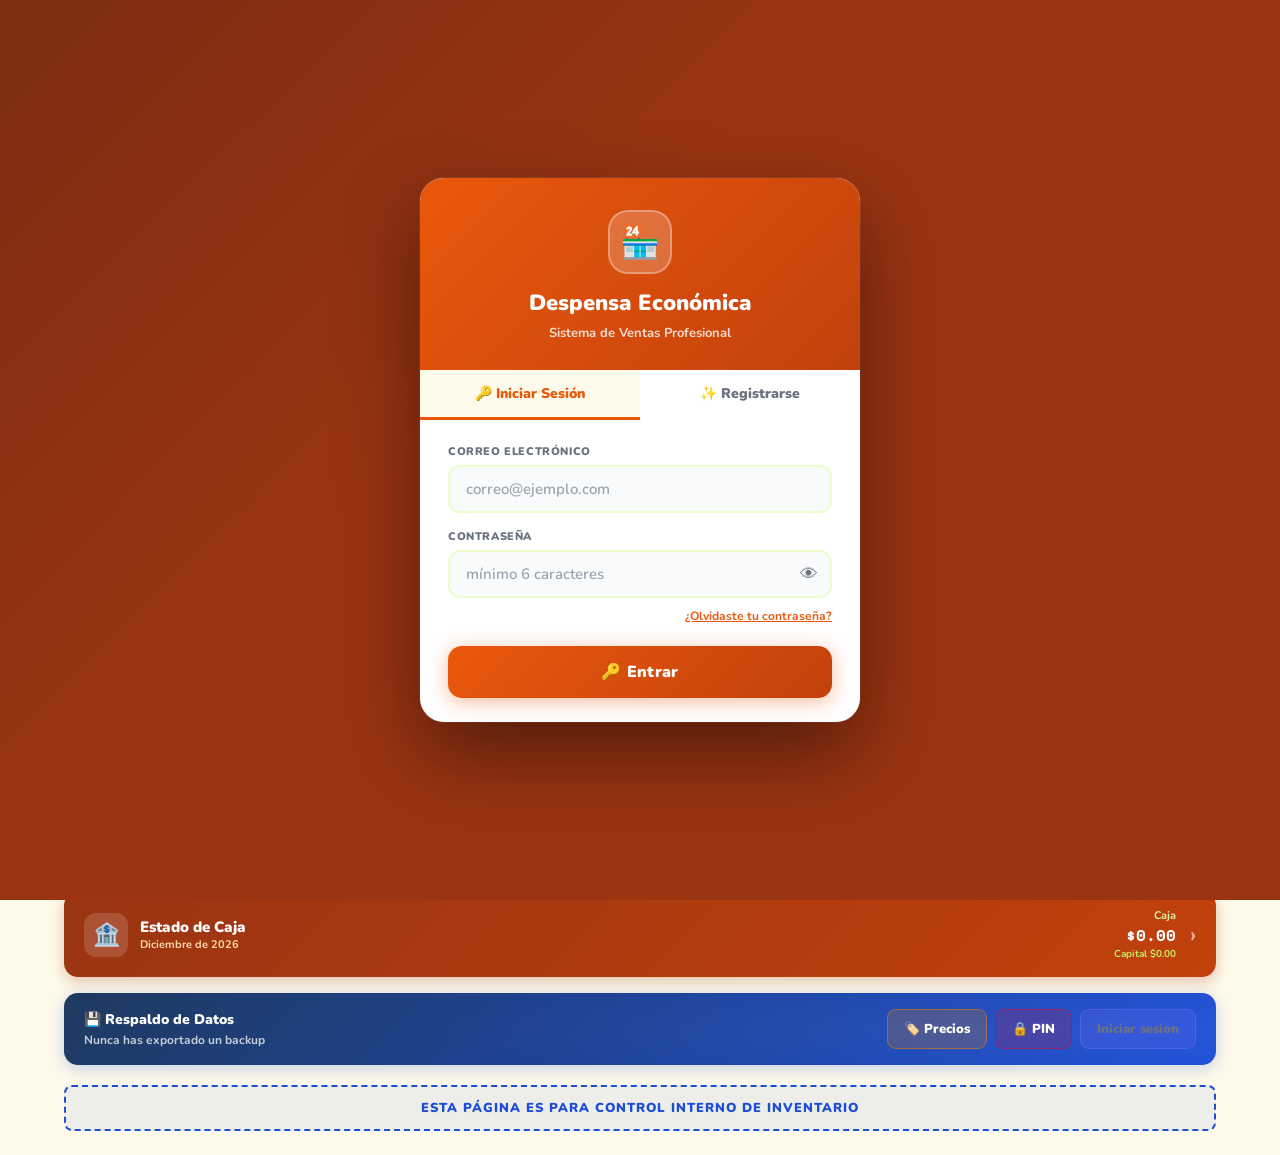
==== commit 957575f0: "Add files via upload" ====
--- a/index.html
+++ b/index.html
@@ -1,465 +1,3197 @@
 <!DOCTYPE html>
 <html lang="es">
 <head>
-  <meta charset="UTF-8"/>
-  <meta name="viewport" content="width=device-width, initial-scale=1.0"/>
-  <meta name="theme-color" content="#ea580c"/>
+  <meta charset="UTF-8" />
+  <meta name="viewport" content="width=device-width, initial-scale=1.0, viewport-fit=cover" />
+  <meta name="theme-color" content="#ea580c">
+  <meta name="mobile-web-app-capable" content="yes">
+  <meta name="apple-mobile-web-app-capable" content="yes">
+  <meta name="apple-mobile-web-app-status-bar-style" content="black-translucent">
+  <meta name="apple-mobile-web-app-title" content="Despensa">
   <link rel="manifest" href="manifest.json">
   <link rel="icon" type="image/png" sizes="32x32" href="favicon-32.png">
+  <link rel="icon" type="image/png" sizes="16x16" href="favicon-16.png">
+  <link rel="shortcut icon" href="favicon.ico">
   <link rel="apple-touch-icon" sizes="180x180" href="apple-touch-icon.png">
-  <title>Despensa Económica — Tienda Online</title>
-  <link href="https://fonts.googleapis.com/css2?family=Nunito:wght@400;700;800;900&family=Space+Mono:wght@700&display=swap" rel="stylesheet"/>
+  <title>Despensa Económica — Sistema de Ventas</title>
+  <link rel="preconnect" href="https://fonts.googleapis.com">
+  <link rel="preconnect" href="https://fonts.gstatic.com" crossorigin>
+  <link rel="preload" href="https://fonts.googleapis.com/css2?family=Nunito:wght@700;900&family=Space+Mono:wght@700&display=swap" as="style" onload="this.onload=null;this.rel='stylesheet'">
+  <noscript><link href="https://fonts.googleapis.com/css2?family=Nunito:wght@700;900&family=Space+Mono:wght@700&display=swap" rel="stylesheet"></noscript>
+  <link rel="preload" href="ui_pro.css?v=1786173270" as="style" onload="this.onload=null;this.rel='stylesheet'">
+  <noscript><link rel="stylesheet" href="ui_pro.css?v=1786173270"></noscript>
+  <script src="https://cdnjs.cloudflare.com/ajax/libs/jspdf/2.5.1/jspdf.umd.min.js" defer></script>
+  <script src="https://cdnjs.cloudflare.com/ajax/libs/jspdf-autotable/3.5.25/jspdf.plugin.autotable.min.js" defer></script>
   <style>
-    :root{--g:#ea580c;--gd:#c2410c;--gl:#ffedd5;--gm:#fed7aa;--bd:#fed7aa;--bg:#fffbeb;--sf:#fff;--tx:#7c2d12;--mt:#a16207;--r:16px;--rs:10px;--sh:0 2px 12px rgba(234,88,12,.10);--shl:0 8px 32px rgba(234,88,12,.18);}
+    :root {
+      --bg: #fffbeb;
+      --surface: #ffffff;
+      --surface2: #fffbeb;
+      --border: #fed7aa;
+      --border-mid: #fdba74;
+      --green: #16a34a;
+      --green-dark: #c2410c;
+      --green-light: #ffedd5;
+      --green-mid: #fed7aa;
+      --red: #dc2626;
+      --red-light: rgba(220,38,38,0.1);
+      --amber: #d97706;
+      --amber-light: rgba(217,119,6,0.08);
+      --blue: #1d4ed8;
+      --blue-light: rgba(29,78,216,0.08);
+      --text: #7c2d12;
+      --text-muted: #a16207;
+      --text-dim: #9a3412;
+      --shadow: 0 1px 4px rgba(234,88,12,0.08), 0 4px 16px rgba(234,88,12,0.06);
+      --shadow-lg: 0 8px 32px rgba(234,88,12,0.18);
+      --r: 14px;
+      --r-sm: 9px;
+    }
     *,*::before,*::after{box-sizing:border-box;margin:0;padding:0;}
-    body{background:var(--bg);font-family:'Nunito',sans-serif;font-weight:700;color:var(--tx);min-height:100vh;}
-
-    /* NAV */
-    nav{background:var(--g);padding:0 16px;display:flex;align-items:center;justify-content:space-between;position:sticky;top:0;z-index:300;height:58px;box-shadow:0 2px 14px rgba(234,88,12,.35);}
-    .logo{font-size:19px;color:#fff;font-weight:900;letter-spacing:-.5px;}
-    .logo span{color:rgba(255,255,255,.6);font-weight:400;}
-    .cart-btn{background:rgba(255,255,255,.18);border:1.5px solid rgba(255,255,255,.4);border-radius:12px;color:#fff;padding:8px 14px;font-family:'Nunito',sans-serif;font-weight:900;font-size:14px;cursor:pointer;display:flex;align-items:center;gap:7px;transition:background .15s;}
-    .cart-btn:hover{background:rgba(255,255,255,.28);}
-    .cbadge{background:#fff;color:var(--g);border-radius:100px;padding:1px 7px;font-size:12px;font-weight:900;display:none;}
-
-    /* HERO */
-    .hero{background:linear-gradient(135deg,#7c2d12 0%,var(--gd) 55%,var(--g) 100%);padding:30px 20px 26px;text-align:center;color:#fff;}
-    .hero h1{font-size:24px;font-weight:900;margin-bottom:6px;}
-    .hero p{font-size:13px;color:rgba(255,255,255,.85);font-weight:700;line-height:1.55;}
-
-    /* SEARCH */
-    .toolbar{max-width:920px;margin:20px auto 0;padding:0 14px;}
-    .sw{position:relative;}
-    .sw input{width:100%;padding:12px 16px 12px 44px;border:2px solid var(--bd);border-radius:14px;font-family:'Nunito',sans-serif;font-weight:700;font-size:14px;color:var(--tx);background:#fff;outline:none;transition:border-color .15s;box-shadow:var(--sh);}
-    .sw input:focus{border-color:var(--g);}
-    .si{position:absolute;left:14px;top:50%;transform:translateY(-50%);font-size:17px;pointer-events:none;}
-    /* suggestions */
-    .sugs{position:absolute;top:calc(100% + 6px);left:0;right:0;background:#fff;border:2px solid var(--bd);border-radius:14px;box-shadow:var(--shl);z-index:200;max-height:260px;overflow-y:auto;display:none;}
-    .sugs.open{display:block;}
-    .si-item{display:flex;align-items:center;gap:10px;padding:10px 13px;cursor:pointer;transition:background .12s;border-bottom:1px solid var(--gl);}
-    .si-item:last-child{border-bottom:none;}
-    .si-item:hover{background:var(--gl);}
-    .si-img{width:38px;height:38px;border-radius:8px;object-fit:cover;flex-shrink:0;background:var(--gl);}
-    .si-ph{width:38px;height:38px;border-radius:8px;background:var(--gl);display:flex;align-items:center;justify-content:center;font-size:16px;flex-shrink:0;}
-    .si-name{font-size:13px;font-weight:900;flex:1;min-width:0;overflow:hidden;text-overflow:ellipsis;white-space:nowrap;}
-    .si-cat{font-size:10px;color:var(--mt);font-weight:700;}
-    .si-price{font-family:'Space Mono',monospace;font-size:13px;font-weight:700;color:var(--gd);flex-shrink:0;}
-
-    /* CATS */
-    .cats{display:flex;gap:8px;max-width:920px;margin:14px auto 0;padding:0 14px 4px;overflow-x:auto;scrollbar-width:none;}
-    .cats::-webkit-scrollbar{display:none;}
-    .cc{flex-shrink:0;padding:6px 14px;border-radius:100px;border:2px solid var(--bd);background:#fff;font-family:'Nunito',sans-serif;font-weight:800;font-size:12px;color:var(--mt);cursor:pointer;transition:all .15s;white-space:nowrap;}
-    .cc:hover{border-color:var(--g);color:var(--g);}
-    .cc.on{background:var(--g);border-color:var(--g);color:#fff;}
-
-    /* GRID */
-    .grid{max-width:920px;margin:16px auto 50px;padding:0 14px;display:grid;grid-template-columns:repeat(auto-fill,minmax(155px,1fr));gap:12px;}
-    @media(max-width:480px){.grid{grid-template-columns:repeat(2,1fr);gap:9px;}}
-    .pc{background:var(--sf);border-radius:var(--r);border:1.5px solid var(--bd);box-shadow:var(--sh);overflow:hidden;display:flex;flex-direction:column;transition:box-shadow .15s,transform .15s;}
-    .pc:hover{box-shadow:var(--shl);transform:translateY(-2px);}
-    .pc.ago{opacity:.55;}
-    /* Green card when product has image (white bg photo) */
-    .pc.has-img{background:linear-gradient(160deg,var(--g) 0%,var(--gd) 100%);border-color:var(--gd);}
-    .pc.has-img .pcat{color:rgba(255,255,255,0.75);}
-    .pc.has-img .pname{color:#fff;}
-    .pc.has-img .pprice{color:#fff;font-size:18px;}
-    .pc.has-img .pout{color:rgba(255,255,255,0.8);}
-    .pc.has-img .badd{background:#fff;color:var(--gd);}
-    .pc.has-img .badd:hover{background:var(--gl);}
-    .pc.has-img .qr{background:rgba(255,255,255,0.2);}
-    .pc.has-img .qb{color:#fff;}
-    .pc.has-img .qb:hover{background:rgba(255,255,255,0.2);}
-    .pc.has-img .qn{color:#fff;}
-    .pc.has-img .qsub{color:rgba(255,255,255,0.9);}
-    .pimg{width:100%;aspect-ratio:1/1;object-fit:cover;display:block;background:var(--gl);}
-    .pph{width:100%;aspect-ratio:1/1;background:linear-gradient(135deg,var(--gl),var(--gm));display:flex;align-items:center;justify-content:center;font-size:44px;}
-    .pb{padding:9px 10px 10px;flex:1;display:flex;flex-direction:column;gap:4px;}
-    .pcat{font-size:10px;font-weight:800;color:var(--g);text-transform:uppercase;letter-spacing:.5px;}
-    .pname{font-size:13px;font-weight:900;color:var(--tx);line-height:1.3;}
-    .pprice{font-family:'Space Mono',monospace;font-size:17px;font-weight:700;color:var(--gd);margin-top:auto;padding-top:3px;}
-    .pout{font-size:11px;font-weight:800;color:#dc2626;}
-    .badd{margin:0 9px 9px;background:var(--g);color:#fff;border:none;border-radius:10px;padding:9px;font-family:'Nunito',sans-serif;font-weight:900;font-size:13px;cursor:pointer;display:flex;align-items:center;justify-content:center;gap:5px;transition:all .15s;}
-    .badd:hover{background:var(--gd);}
-    .badd:disabled{background:#ccc;cursor:not-allowed;}
-    .qw{margin:0 9px 9px;}
-    .qr{display:flex;align-items:center;background:var(--gl);border-radius:10px;overflow:hidden;}
-    .qb{background:none;border:none;color:var(--gd);font-size:20px;font-weight:900;width:36px;height:36px;cursor:pointer;font-family:'Nunito',sans-serif;transition:background .1s;flex-shrink:0;}
-    .qb:hover{background:var(--gm);}
-    .qn{font-family:'Space Mono',monospace;font-size:15px;font-weight:700;color:var(--gd);flex:1;text-align:center;}
-    .qsub{font-family:'Space Mono',monospace;font-size:11px;font-weight:700;color:var(--gd);text-align:center;padding:2px 0 4px;opacity:.8;}
-
-    /* STATES */
-    .stm{max-width:920px;margin:60px auto;padding:0 14px;text-align:center;color:var(--mt);}
-    .stm .ic{font-size:48px;margin-bottom:10px;}
-    .stm h3{font-size:17px;font-weight:900;color:var(--tx);margin-bottom:5px;}
-    .spin{width:36px;height:36px;border:4px solid var(--bd);border-top-color:var(--g);border-radius:50%;animation:sp .7s linear infinite;margin:0 auto 12px;}
-    @keyframes sp{to{transform:rotate(360deg);}}
-
-    /* ── CART PANEL ── */
-    .ov{position:fixed;inset:0;background:rgba(5,46,22,.5);backdrop-filter:blur(4px);z-index:500;opacity:0;pointer-events:none;transition:opacity .2s;}
-    .ov.open{opacity:1;pointer-events:all;}
-    .cpanel{position:fixed;top:0;right:0;bottom:0;width:400px;max-width:100vw;background:#fff;z-index:501;display:flex;flex-direction:column;box-shadow:-6px 0 30px rgba(234,88,12,.22);transform:translateX(100%);transition:transform .25s cubic-bezier(.22,1,.36,1);}
-    .cpanel.open{transform:translateX(0);}
-    .chead{background:linear-gradient(135deg,#7c2d12,var(--gd));padding:16px 16px 12px;flex-shrink:0;}
-    .ch-row{display:flex;align-items:center;justify-content:space-between;margin-bottom:10px;}
-    .ch-row h2{font-size:18px;font-weight:900;color:#fff;}
-    .cclose{background:rgba(255,255,255,.2);border:none;color:#fff;width:32px;height:32px;border-radius:8px;font-size:16px;cursor:pointer;display:flex;align-items:center;justify-content:center;}
-    .citems{flex:1;overflow-y:auto;padding:10px;}
-    /* cart item */
-    .ci{background:var(--bg);border:1.5px solid var(--bd);border-radius:14px;padding:10px 12px;display:flex;gap:10px;align-items:center;margin-bottom:8px;}
-    .ci-img{width:52px;height:52px;border-radius:10px;object-fit:cover;flex-shrink:0;background:var(--gl);}
-    .ci-ph{width:52px;height:52px;border-radius:10px;background:var(--gl);flex-shrink:0;display:flex;align-items:center;justify-content:center;font-size:22px;}
-    .ci-info{flex:1;min-width:0;}
-    .ci-name{font-size:13px;font-weight:900;white-space:nowrap;overflow:hidden;text-overflow:ellipsis;}
-    .ci-unit{font-size:11px;color:var(--mt);font-weight:700;}
-    .ci-sub{font-family:'Space Mono',monospace;font-size:13px;font-weight:700;color:var(--gd);margin-top:2px;}
-    .ci-ctrl{display:flex;align-items:center;gap:4px;}
-    .cb{width:28px;height:28px;border-radius:8px;border:1.5px solid var(--bd);background:#fff;color:var(--gd);font-size:16px;font-weight:900;cursor:pointer;display:flex;align-items:center;justify-content:center;font-family:'Nunito',sans-serif;transition:all .1s;}
-    .cb:hover{background:var(--gl);border-color:var(--g);}
-    .cq{font-family:'Space Mono',monospace;font-size:14px;font-weight:700;width:26px;text-align:center;}
-    .cempty{text-align:center;padding:40px 20px;color:var(--mt);}
-    .cfoot{padding:14px;border-top:2px solid var(--bd);flex-shrink:0;}
-    .sr{display:flex;justify-content:space-between;font-size:13px;font-weight:700;color:var(--mt);padding:4px 0;}
-    .sr.tot{font-size:17px;font-weight:900;color:var(--tx);border-top:1.5px solid var(--bd);margin-top:8px;padding-top:10px;}
-    .sr .mn{font-family:'Space Mono',monospace;}
-    .bco{width:100%;background:linear-gradient(135deg,var(--g),var(--gd));color:#fff;border:none;border-radius:12px;padding:14px;font-family:'Nunito',sans-serif;font-weight:900;font-size:15px;cursor:pointer;transition:all .15s;margin-top:10px;box-shadow:0 4px 14px rgba(234,88,12,.3);}
-    .bco:hover{filter:brightness(1.07);}
-    .bco:disabled{background:#ccc;box-shadow:none;cursor:not-allowed;}
-    .bvaciar{width:100%;background:transparent;color:#dc2626;border:1.5px solid #fca5a5;border-radius:12px;padding:10px;font-family:'Nunito',sans-serif;font-weight:900;font-size:13px;cursor:pointer;transition:all .15s;margin-top:6px;}
-    .bvaciar:hover{background:#fef2f2;border-color:#dc2626;}
-
-    /* ── CHECKOUT ── */
-    .mbg{position:fixed;inset:0;background:rgba(5,46,22,.6);backdrop-filter:blur(6px);z-index:600;display:flex;align-items:flex-end;justify-content:center;opacity:0;pointer-events:none;transition:opacity .2s;}
-    @media(min-width:600px){.mbg{align-items:center;}}
-    .mbg.open{opacity:1;pointer-events:all;}
-    .mbox{background:#fff;border-radius:24px 24px 0 0;width:100%;max-width:520px;max-height:93vh;overflow-y:auto;padding:24px 20px 36px;transform:translateY(80px);transition:transform .3s cubic-bezier(.22,1,.36,1);}
-    @media(min-width:600px){.mbox{border-radius:24px;transform:scale(.96);}}.mbg.open .mbox{transform:translateY(0) scale(1);}
-    .mt{font-size:18px;font-weight:900;margin-bottom:4px;}
-    .ms{font-size:12px;color:var(--mt);font-weight:700;margin-bottom:18px;}
-    .fl{margin-bottom:12px;}
-    .fl label{display:block;font-size:11px;font-weight:800;color:var(--mt);margin-bottom:5px;text-transform:uppercase;letter-spacing:.4px;}
-    .fl input,.fl textarea,.fl select{width:100%;padding:10px 13px;border:2px solid var(--bd);border-radius:10px;font-family:'Nunito',sans-serif;font-weight:700;font-size:13px;color:var(--tx);outline:none;transition:border-color .15s;}
-    .fl input:focus,.fl textarea:focus{border-color:var(--g);}
-    .fl textarea{resize:vertical;min-height:65px;}
-    .omini{background:var(--bg);border-radius:12px;padding:12px 14px;margin-bottom:14px;}
-    .omr{display:flex;justify-content:space-between;font-size:12px;font-weight:700;padding:3px 0;color:var(--mt);}
-    .omr.tot{font-size:15px;font-weight:900;color:var(--tx);border-top:1px solid var(--bd);margin-top:7px;padding-top:8px;}
-    .omr .mn{font-family:'Space Mono',monospace;}
-    .bconf{width:100%;background:var(--g);color:#fff;border:none;border-radius:12px;padding:13px;font-family:'Nunito',sans-serif;font-weight:900;font-size:15px;cursor:pointer;transition:background .15s;}
-    .bconf:hover{background:var(--gd);}
-    .bconf:disabled{background:#ccc;cursor:not-allowed;}
-    .bbk{width:100%;background:none;color:var(--mt);border:none;padding:10px;font-family:'Nunito',sans-serif;font-weight:800;font-size:13px;cursor:pointer;margin-top:5px;}
-
-    /* ── SUCCESS ── */
-    .sscr{position:fixed;inset:0;background:#fff;z-index:700;display:flex;flex-direction:column;align-items:center;justify-content:center;padding:32px 24px;text-align:center;opacity:0;pointer-events:none;transition:opacity .3s;}
-    .sscr.open{opacity:1;pointer-events:all;}
-    .sc{width:86px;height:86px;border-radius:50%;background:var(--gl);border:3px solid var(--gm);display:flex;align-items:center;justify-content:center;font-size:40px;margin-bottom:16px;animation:pop .5s cubic-bezier(.22,1,.36,1);}
-    @keyframes pop{from{transform:scale(.3);opacity:0;}to{transform:scale(1);opacity:1;}}
-    .st{font-size:22px;font-weight:900;margin-bottom:6px;}
-    .sm{font-size:13px;color:var(--mt);font-weight:700;max-width:290px;line-height:1.6;}
-    .so{background:var(--gl);border-radius:12px;padding:12px 17px;margin:16px 0;font-size:12px;font-weight:700;color:var(--mt);}
-    .so b{color:var(--gd);font-size:14px;display:block;margin-bottom:2px;}
-    .bseg{background:var(--g);color:#fff;border:none;border-radius:12px;padding:12px 28px;font-family:'Nunito',sans-serif;font-weight:900;font-size:14px;cursor:pointer;margin-top:8px;}
-
-    /* TOAST */
-    .toast{position:fixed;bottom:22px;left:50%;transform:translateX(-50%) translateY(80px);background:var(--tx);color:#fff;padding:10px 20px;border-radius:100px;font-size:13px;font-weight:800;z-index:900;transition:transform .3s cubic-bezier(.22,1,.36,1);white-space:nowrap;pointer-events:none;}
-    .toast.show{transform:translateX(-50%) translateY(0);}
-    .toast.ok{background:var(--g);}
-  </style>
+    body{background:var(--bg);font-family:'Nunito',sans-serif;font-weight:700;color:var(--text);min-height:100vh;}
+
+    /* ===== MENÚ DESPLEGABLE INVENTARIO ===== */
+    .inv-dropdown-group { margin-bottom: 20px; }
+    .inv-dropdown-btn {
+      width: 100%; display: flex; align-items: center; justify-content: space-between;
+      padding: 14px 20px; background: linear-gradient(135deg, var(--green), var(--green-dark));
+      border: none; border-radius: var(--r); cursor: pointer; font-family: 'Nunito', sans-serif;
+      font-weight: 900; font-size: 15px; color: #fff;
+      box-shadow: 0 2px 10px rgba(234,88,12,0.25); transition: all 0.2s;
+      letter-spacing: 0.2px;
+    }
+    .inv-dropdown-btn:hover { filter: brightness(1.07); box-shadow: 0 4px 16px rgba(234,88,12,0.35); }
+    .inv-dropdown-btn .idb-left { display: flex; align-items: center; gap: 10px; }
+    .inv-dropdown-btn .idb-icon { font-size: 20px; }
+    .inv-dropdown-btn .idb-arrow {
+      font-size: 16px; transition: transform 0.25s cubic-bezier(0.4,0,0.2,1);
+      background: rgba(255,255,255,0.2); border-radius: 6px; width: 28px; height: 28px;
+      display: flex; align-items: center; justify-content: center;
+    }
+    .inv-dropdown-btn.open .idb-arrow { transform: rotate(180deg); }
+    .inv-dropdown-content {
+      overflow: hidden; max-height: 0;
+      transition: max-height 0.35s cubic-bezier(0.4,0,0.2,1);
+    }
+    .inv-dropdown-content.open { max-height: 4000px; }
+    .inv-dropdown-content .card { margin-top: 12px; }
+    /* Ocultar btn-ver-codigo por defecto — JS lo muestra solo para super admin */
+    .btn-ver-codigo { display: none; }
+
+    #appLoadingOverlay {
+      position: fixed; inset: 0; z-index: 9999;
+      background: linear-gradient(135deg, #fffbeb, #ffedd5);
+      display: flex; flex-direction: column; align-items: center; justify-content: center;
+      gap: 20px; transition: opacity 0.4s ease;
+    }
+    #appLoadingOverlay.hidden { opacity: 0; pointer-events: none; }
+    .loading-logo { font-family: 'Nunito', sans-serif; font-size: 28px; font-weight: 900; color: var(--green); }
+    .loading-logo span { color: var(--text-muted); font-weight: 400; }
+    .loading-spinner {
+      width: 44px; height: 44px;
+      border: 4px solid var(--border-mid);
+      border-top-color: var(--green);
+      border-radius: 50%;
+      animation: spin 0.7s linear infinite;
+    }
+    @keyframes spin { to { transform: rotate(360deg); } }
+    .loading-msg { font-size: 14px; color: var(--text-muted); font-weight: 700; }
+    .loading-badge {
+      font-size: 11px; background: var(--green-light); color: var(--green-dark);
+      border: 1px solid var(--border-mid); border-radius: 100px; padding: 4px 14px; font-weight: 800;
+    }
+
+    /* NAVBAR */
+    .navbar{background:var(--green);padding:0 20px;display:flex;align-items:center;justify-content:space-between;position:sticky;top:0;z-index:300;height:58px;box-shadow:0 2px 12px rgba(234,88,12,0.35);}
+    .logo{font-family:'Nunito',sans-serif;font-size:20px;color:#fff;font-weight:900;letter-spacing:-0.5px;cursor:default;}
+    .logo span{color:rgba(255,255,255,0.65);font-weight:400;}
+    .nav-tabs{display:flex;gap:4px;}
+    .nav-tab{padding:7px 15px;border-radius:8px;border:none;background:rgba(255,255,255,0.15);font-family:'Nunito',sans-serif;font-weight:800;font-size:14px;color:rgba(255,255,255,0.85);cursor:pointer;transition:all 0.15s;display:flex;align-items:center;gap:6px;}
+    .nav-tab:hover{background:rgba(255,255,255,0.25);color:#fff;}
+    .nav-tab.active{background:#fff;color:var(--green);}
+    .nav-tab[onclick*="pgDestacados"]{background:rgba(167,139,250,0.2);}
+    .nav-tab[onclick*="pgDestacados"].active{background:#ede9fe;color:#7c3aed;}
+    .nav-stats{display:flex;gap:8px;}
+    .stat-chip{background:rgba(255,255,255,0.15);border:1px solid rgba(255,255,255,0.25);border-radius:100px;padding:5px 12px;font-size:13px;font-weight:800;color:rgba(255,255,255,0.9);}
+    .stat-chip b{color:#fff;}
+
+    /* IDB status badge in navbar */
+    .idb-badge{
+      display:inline-flex;align-items:center;gap:5px;
+      background:rgba(255,255,255,0.15);border:1px solid rgba(255,255,255,0.25);
+      border-radius:100px;padding:4px 10px;font-size:11px;font-weight:800;
+      color:rgba(255,255,255,0.85);cursor:default;
+    }
+    .idb-badge .dot{width:7px;height:7px;border-radius:50%;background:#fb923c;}
+    .idb-badge .dot.err{background:#f87171;}
+
+    /* Offline mode badge */
+    .offline-badge{
+      display:none;align-items:center;gap:5px;
+      background:rgba(245,158,11,0.25);border:1px solid rgba(245,158,11,0.5);
+      border-radius:100px;padding:4px 10px;font-size:11px;font-weight:900;
+      color:#fef3c7;cursor:default;animation:offlinePulse 2s infinite;
+    }
+    .offline-badge.visible{display:inline-flex;}
+    .offline-badge .oq-count{
+      background:rgba(245,158,11,0.5);border-radius:100px;
+      padding:1px 6px;font-size:10px;font-weight:900;
+      display:none;
+    }
+    .offline-badge .oq-count.visible{display:inline;}
+    @keyframes offlinePulse{0%,100%{opacity:1;}50%{opacity:0.7;}}
+
+    /* Banner offline fijo arriba */
+    #offlineBanner{
+      display:none;position:fixed;top:0;left:0;right:0;z-index:9998;
+      background:linear-gradient(135deg,#92400e,#b45309);
+      color:#fff;font-size:13px;font-weight:900;font-family:Nunito,sans-serif;
+      padding:8px 16px;text-align:center;
+      box-shadow:0 2px 12px rgba(0,0,0,0.3);
+    }
+    #offlineBanner.visible{display:block;}
+    body.offline-mode nav{margin-top:36px;}
+
+    /* ── Modo Sin Internet ─────────────────────────────────────────── */
+    #localModeBadge{
+      display:none;align-items:center;gap:6px;
+      background:rgba(245,158,11,0.22);border:1.5px solid rgba(245,158,11,0.55);
+      color:#fbbf24;font-size:11px;font-weight:900;font-family:Nunito,sans-serif;
+      padding:4px 10px;border-radius:100px;cursor:pointer;white-space:nowrap;
+      transition:all 0.2s;
+    }
+    #localModeBadge:hover{background:rgba(245,158,11,0.35);}
+    #btnModoLocalNav{
+      font-size:11px;font-weight:900;font-family:Nunito,sans-serif;
+      padding:5px 11px;border-radius:100px;cursor:pointer;
+      border:1.5px solid rgba(255,255,255,0.3);
+      background:rgba(255,255,255,0.15);color:#fff;
+      white-space:nowrap;transition:all 0.2s;
+    }
+    #btnModoLocalNav:hover{background:rgba(255,255,255,0.25);}
+    .drawer-nav-item.modo-local-activo{
+      background:linear-gradient(135deg,rgba(245,158,11,0.18),rgba(217,119,6,0.12));
+      border-left:3px solid #f59e0b;
+    }
+    .drawer-nav-item.modo-local-activo .dni-title{color:#b45309!important;}
+
+    .hamburger-btn{display:none;flex-direction:column;justify-content:center;align-items:center;gap:5px;width:40px;height:40px;background:rgba(255,255,255,0.18);border:1.5px solid rgba(255,255,255,0.35);border-radius:10px;cursor:pointer;padding:0;transition:background 0.15s;}
+    .hamburger-btn:hover{background:rgba(255,255,255,0.28);}
+    .hamburger-btn span{display:block;width:18px;height:2px;background:#fff;border-radius:2px;transition:all 0.25s;}
+    .hamburger-btn.open span:nth-child(1){transform:translateY(7px) rotate(45deg);}
+    .hamburger-btn.open span:nth-child(2){opacity:0;transform:scaleX(0);}
+    .hamburger-btn.open span:nth-child(3){transform:translateY(-7px) rotate(-45deg);}
+
+    .reload-btn{display:flex;align-items:center;justify-content:center;width:38px;height:38px;background:rgba(255,255,255,0.18);border:1.5px solid rgba(255,255,255,0.35);border-radius:10px;cursor:pointer;font-size:18px;transition:background 0.15s;margin-right:6px;color:#fff;}
+    .reload-btn:hover{background:rgba(255,255,255,0.28);}
+    .reload-btn.spin{animation:spinOnce 0.5s ease;}
+    @keyframes spinOnce{from{transform:rotate(0deg);}to{transform:rotate(360deg);}}
+
+    .nav-drawer{display:none;position:fixed;top:58px;left:0;right:0;bottom:0;z-index:250;pointer-events:none;}
+    .nav-drawer.open{display:block;}
+    .nav-drawer-overlay{position:absolute;inset:0;background:rgba(5,46,22,0.5);backdrop-filter:blur(4px);pointer-events:all;animation:fadeOv 0.2s ease;}
+    @keyframes fadeOv{from{opacity:0;}to{opacity:1;}}
+    .nav-drawer-panel{position:absolute;top:0;right:0;width:280px;max-width:85vw;background:#fff;height:100%;pointer-events:all;box-shadow:-6px 0 30px rgba(234,88,12,0.25);animation:slideIn 0.25s cubic-bezier(0.22,1,0.36,1);display:flex;flex-direction:column;overflow-y:auto;}
+    @keyframes slideIn{from{transform:translateX(100%);}to{transform:translateX(0);}}
+    .drawer-header{background:linear-gradient(135deg,var(--green),var(--green-dark));padding:20px;flex-shrink:0;}
+    .drawer-brand{font-size:22px;font-weight:900;color:#fff;letter-spacing:-0.5px;margin-bottom:14px;}
+    .drawer-brand span{color:rgba(255,255,255,0.6);font-weight:400;}
+    .drawer-stats-grid{display:grid;grid-template-columns:1fr 1fr;gap:8px;}
+    .drawer-stat{background:rgba(255,255,255,0.15);border:1px solid rgba(255,255,255,0.25);border-radius:10px;padding:10px 12px;text-align:center;}
+    .drawer-stat .ds-lbl{font-size:10px;color:rgba(255,255,255,0.8);text-transform:uppercase;letter-spacing:0.5px;font-weight:800;}
+    .drawer-stat .ds-val{font-family:'Space Mono',monospace;font-size:16px;font-weight:700;color:#fff;margin-top:2px;}
+    .drawer-nav{padding:14px 12px;flex:1;}
+    .drawer-nav-item{display:flex;align-items:center;gap:14px;padding:14px 16px;border-radius:12px;cursor:pointer;border:none;background:transparent;width:100%;text-align:left;font-family:'Nunito',sans-serif;font-weight:800;font-size:15px;color:var(--text-dim);transition:all 0.15s;margin-bottom:4px;}
+    .drawer-nav-item:hover{background:var(--green-light);color:var(--green);}
+    .drawer-nav-item.active{background:var(--green);color:#fff;box-shadow:0 4px 14px rgba(234,88,12,0.35);}
+    .drawer-nav-item .dni-icon{width:40px;height:40px;border-radius:10px;background:var(--green-light);display:flex;align-items:center;justify-content:center;font-size:20px;flex-shrink:0;transition:background 0.15s;}
+    .drawer-nav-item.active .dni-icon{background:rgba(255,255,255,0.2);}
+    .drawer-nav-item#dniDestacados .dni-icon{background:#f5f3ff;}
+    .drawer-nav-item#dniDestacados{color:#5b21b6;}
+    .drawer-nav-item#dniDestacados:hover{background:#f5f3ff;color:#7c3aed;}
+    .drawer-nav-item#dniDestacados.active{background:linear-gradient(135deg,#7c3aed,#5b21b6);color:#fff;}
+    .drawer-nav-item .dni-title{font-size:15px;font-weight:900;}
+    .drawer-nav-item .dni-sub{font-size:11px;font-weight:700;opacity:0.7;margin-top:1px;}
+    .drawer-footer{padding:12px;border-top:1px solid var(--border);background:var(--surface2);}
+    .drawer-footer-txt{font-size:11px;color:var(--text-muted);text-align:center;font-weight:700;}
+    /* Hamburger siempre visible — los nav-tabs desbordaban en desktop */
+    .nav-tabs{display:none;}
+    .nav-stats{display:none;}
+    .hamburger-btn{display:flex;}
+    #btnModoLocalNav{display:none;}
+    /* En pantallas muy anchas (≥1400px) mostrar las stats chips */
+    @media(min-width:1400px){.nav-stats{display:flex;}#btnModoLocalNav{display:none;}}
+
+    .page{display:none;max-width:1200px;margin:0 auto;padding:24px;}
+    .page.active{display:block;}
+    @media(max-width:600px){.page{padding:12px;}}
+
+    .dash-hero{background:linear-gradient(135deg,var(--green) 0%,var(--green-dark) 100%);border-radius:var(--r);padding:38px 28px;text-align:center;color:#fff;margin-bottom:20px;box-shadow:var(--shadow-lg);}
+    .dash-hero h2{font-size:26px;font-weight:900;margin-bottom:6px;}
+    .dash-hero p{font-size:15px;color:rgba(255,255,255,0.85);margin-bottom:24px;font-weight:700;}
+    .btn-venta-big{background:#fff;color:var(--green);border:none;border-radius:var(--r-sm);padding:18px 44px;font-size:20px;font-weight:900;cursor:pointer;font-family:'Nunito',sans-serif;transition:all 0.15s;box-shadow:0 4px 20px rgba(0,0,0,0.15);display:inline-flex;align-items:center;gap:10px;}
+    .btn-venta-big:hover{transform:translateY(-2px);box-shadow:0 8px 28px rgba(0,0,0,0.2);}
+    .btn-venta-big:active{transform:scale(0.97);}
+
+    /* ── Pedidos Online FAB ── */
+    .orders-fab{position:fixed;bottom:24px;right:20px;z-index:400;display:flex;align-items:center;gap:9px;background:linear-gradient(135deg,#7c3aed,#5b21b6);color:#fff;border:none;border-radius:50px;padding:13px 18px 13px 14px;font-family:'Nunito',sans-serif;font-weight:900;font-size:14px;cursor:pointer;box-shadow:0 6px 20px rgba(124,58,237,.4);transition:all .15s;animation:fabIn .4s cubic-bezier(.22,1,.36,1);}
+    .orders-fab:hover{transform:translateY(-2px);box-shadow:0 10px 28px rgba(124,58,237,.5);}
+    .orders-fab .fab-dot{width:10px;height:10px;background:#fbbf24;border-radius:50%;animation:pulseDot 1.5s infinite;}
+    @keyframes fabIn{from{transform:translateY(80px);opacity:0;}to{transform:translateY(0);opacity:1;}}
+    @keyframes pulseDot{0%,100%{transform:scale(1);}50%{transform:scale(1.4);}}
+    /* Orders panel */
+    .orders-bg{position:fixed;inset:0;background:rgba(5,46,22,.6);backdrop-filter:blur(4px);z-index:800;display:flex;align-items:center;justify-content:center;opacity:0;pointer-events:none;transition:opacity .2s;padding:14px;}
+    .orders-bg.open{opacity:1;pointer-events:all;}
+    .orders-box{background:#fff;border-radius:20px;width:100%;max-width:500px;max-height:90vh;overflow-y:auto;box-shadow:0 8px 32px rgba(0,0,0,.2);}
+    .orders-head{background:linear-gradient(135deg,#5b21b6,#7c3aed);padding:16px 18px;border-radius:20px 20px 0 0;display:flex;align-items:center;justify-content:space-between;}
+    .orders-head h2{font-size:16px;font-weight:900;color:#fff;}
+    .orders-close{background:rgba(255,255,255,.2);border:none;color:#fff;width:30px;height:30px;border-radius:8px;font-size:15px;cursor:pointer;display:flex;align-items:center;justify-content:center;}
+    .op-card{margin:10px;background:var(--bg);border:1.5px solid var(--border);border-radius:13px;overflow:hidden;}
+    .op-head{padding:10px 13px;border-bottom:1px solid var(--border);display:flex;justify-content:space-between;align-items:center;}
+    .op-num{font-size:13px;font-weight:900;color:var(--green-dark);}
+    .op-st{font-size:10px;font-weight:800;padding:3px 9px;border-radius:100px;}
+    .op-st.nuevo{background:#fef3c7;color:#92400e;}
+    .op-st.aceptado{background:var(--green-light);color:var(--green-dark);}
+    .op-st.rechazado{background:#fee2e2;color:#991b1b;}
+    .op-body{padding:9px 13px;font-size:12px;font-weight:700;color:var(--text-muted);line-height:1.8;}
+    .op-body b{color:var(--text);}
+    .op-actions{display:flex;gap:7px;padding:9px 13px;}
+    .op-acc{flex:1;background:var(--green);color:#fff;border:none;border-radius:9px;padding:9px;font-family:'Nunito',sans-serif;font-weight:900;font-size:12px;cursor:pointer;}
+    .op-rej{flex:1;background:#dc2626;color:#fff;border:none;border-radius:9px;padding:9px;font-family:'Nunito',sans-serif;font-weight:900;font-size:12px;cursor:pointer;}
+
+    .card{background:var(--surface);border:1px solid var(--border);border-radius:var(--r);box-shadow:var(--shadow);overflow:hidden;}
+    .card-header{padding:15px 20px;border-bottom:1px solid var(--border);display:flex;align-items:center;justify-content:space-between;background:linear-gradient(to right,var(--green-light),#fff);}
+    .card-title{font-size:14px;font-weight:900;text-transform:uppercase;letter-spacing:0.6px;color:var(--green-dark);display:flex;align-items:center;gap:8px;}
+    .card-icon{width:28px;height:28px;border-radius:7px;background:var(--green-light);display:flex;align-items:center;justify-content:center;font-size:14px;}
+    .card-body{padding:18px 20px;}
+
+    .stats-row{display:grid;grid-template-columns:repeat(auto-fit,minmax(120px,1fr));gap:12px;margin-bottom:20px;}
+    .stat-box{background:#fff;border:1px solid var(--border);border-radius:var(--r-sm);padding:14px;text-align:center;box-shadow:var(--shadow);}
+    .stat-box .s-lbl{font-size:12px;color:var(--text-muted);text-transform:uppercase;letter-spacing:0.5px;font-weight:800;}
+    .stat-box .s-val{font-family:'Space Mono',monospace;font-size:22px;font-weight:700;color:var(--green);margin-top:3px;}
+
+    .field{margin-bottom:12px;}
+    label{display:block;font-size:12px;font-weight:800;text-transform:uppercase;letter-spacing:0.5px;color:var(--text-muted);margin-bottom:5px;}
+    input[type="text"],input[type="number"],input[type="date"],select{background:var(--surface2);border:1px solid var(--border-mid);color:var(--text);border-radius:var(--r-sm);padding:11px 14px;font-size:15px;font-family:'Nunito',sans-serif;font-weight:700;width:100%;outline:none;transition:all 0.15s;}
+    input:focus,select:focus{border-color:var(--green);background:#fff;box-shadow:0 0 0 3px rgba(234,88,12,0.1);}
+    input::placeholder{color:#9ca3af;}
+    .form-row{display:grid;grid-template-columns:repeat(auto-fit,minmax(140px,1fr));gap:10px;}
+
+    .btn{border:none;border-radius:var(--r-sm);font-family:'Nunito',sans-serif;font-weight:800;cursor:pointer;transition:all 0.15s;font-size:14px;display:inline-flex;align-items:center;justify-content:center;gap:6px;}
+    .btn:active{transform:scale(0.97);}
+    .btn-green{background:var(--green);color:#fff;padding:12px 18px;}
+    .btn-green:hover{background:var(--green-dark);}
+    .btn-green.full{width:100%;padding:14px;font-size:15px;}
+    .btn-green.xl{width:100%;padding:18px;font-size:18px;box-shadow:0 4px 18px rgba(234,88,12,0.35);letter-spacing:0.3px;}
+    .btn-green.xl:hover{background:var(--green-dark);box-shadow:0 6px 24px rgba(234,88,12,0.4);}
+    .btn-danger{background:var(--red-light);color:var(--red);border:1px solid rgba(220,38,38,0.2);padding:8px 12px;}
+    .btn-danger:hover{background:rgba(220,38,38,0.16);}
+    .btn-info{background:var(--blue-light);color:var(--blue);border:1px solid rgba(29,78,216,0.2);padding:8px 12px;}
+    .btn-info:hover{background:rgba(29,78,216,0.15);}
+    .btn-ghost{background:transparent;color:var(--text-muted);border:1px solid var(--border-mid);padding:10px 16px;}
+    .btn-ghost:hover{border-color:var(--green);color:var(--green);}
+    .btn-outline{background:transparent;color:var(--green);border:2px solid var(--green);padding:10px 16px;}
+    .btn-outline:hover{background:var(--green-light);}
+    .btn-amber{background:var(--amber-light);color:var(--amber);border:1px solid rgba(217,119,6,0.25);padding:8px 12px;}
+    .btn-amber:hover{background:rgba(217,119,6,0.14);}
+    .dia-btn{background:var(--surface2);color:var(--text-muted);border:1.5px solid var(--border-mid);border-radius:8px;padding:7px 0;font-size:12px;font-weight:900;cursor:pointer;font-family:'Nunito',sans-serif;transition:all 0.15s;text-align:center;}
+    .dia-btn.activo{background:var(--amber-light);color:#92400e;border-color:rgba(217,119,6,0.5);}
+    .dia-btn:hover{border-color:var(--amber);}
+
+    .tbl-wrap{overflow-x:auto;margin-top:12px;}
+    table{width:100%;border-collapse:collapse;font-size:13px;}
+    th{background:var(--green-light);color:var(--green-dark);font-size:12px;text-transform:uppercase;letter-spacing:0.5px;padding:11px 12px;text-align:left;border-bottom:1px solid var(--border-mid);font-weight:900;}
+    td{padding:11px 12px;border-bottom:1px solid var(--border);color:var(--text-dim);vertical-align:middle;font-weight:700;font-size:14px;}
+    tr:last-child td{border-bottom:none;}
+    tr:hover td{background:#fffbeb;}
+    .row-critico td{background:rgba(220,38,38,0.03)!important;}
+    .badge{border-radius:100px;padding:3px 9px;font-size:11px;font-weight:700;display:inline-block;}
+    .badge-red{background:rgba(220,38,38,0.1);color:var(--red);border:1px solid rgba(220,38,38,0.2);}
+    .badge-green{background:var(--green-light);color:var(--green);border:1px solid var(--border-mid);}
+    .badge-amber{background:var(--amber-light);color:var(--amber);border:1px solid rgba(217,119,6,0.2);}
+    .badge-blue{background:var(--blue-light);color:var(--blue);border:1px solid rgba(29,78,216,0.2);}
+    .mono{font-family:'Space Mono',monospace;font-weight:700;}
+    .td-green{color:var(--green)!important;font-weight:700;}
+    .td-bold{font-weight:700;color:var(--text)!important;}
+    .td-red{color:var(--red)!important;font-weight:700;}
+
+    .pkg-btn{background:var(--green-light);border:1.5px solid var(--border-mid);border-radius:var(--r-sm);padding:10px 12px;cursor:pointer;transition:all 0.15s;text-align:center;font-family:'Nunito',sans-serif;}
+    .pkg-btn:hover{background:var(--green-mid);border-color:var(--green);transform:translateY(-1px);}
+    .pkg-btn:active{transform:scale(0.96);}
+    .pkg-btn .pb-qty{font-size:18px;font-weight:900;color:var(--green-dark);line-height:1.1;}
+    .pkg-btn .pb-price{font-family:'Space Mono',monospace;font-size:16px;font-weight:700;color:var(--green);}
+    .pkg-btn .pb-label{font-size:10px;color:var(--text-muted);font-weight:700;margin-top:2px;}
+    .pkg-grid{display:grid;grid-template-columns:repeat(auto-fill,minmax(100px,1fr));gap:8px;margin:10px 0;}
+    .btn-pkg{background:rgba(234,88,12,0.1);border:1px solid var(--border-mid);color:var(--green-dark);padding:5px 9px;font-size:11px;border-radius:6px;cursor:pointer;font-family:'Nunito',sans-serif;font-weight:800;transition:all 0.12s;}
+    .btn-pkg:hover{background:var(--green-light);border-color:var(--green);}
+    .cart-pkg-badge{font-size:10px;font-weight:700;color:var(--green);background:var(--green-light);border:1px solid var(--border-mid);border-radius:100px;padding:1px 7px;margin-left:5px;}
+
+    .modal{display:none;position:fixed;inset:0;background:rgba(5,46,22,0.65);z-index:500;justify-content:center;align-items:flex-start;padding:10px;padding-top:8px;backdrop-filter:blur(5px);}
+    .modal.open{display:flex;}
+    .modal-box{background:var(--surface);border:1px solid var(--border-mid);border-radius:20px;width:100%;max-height:96vh;overflow-y:auto;overflow-x:hidden;box-shadow:var(--shadow-lg);animation:fadeUp 0.2s ease;}
+    .modal-sm{max-width:400px;}
+    .modal-md{max-width:540px;}
+    .modal-lg{max-width:660px;}
+    @keyframes fadeUp{from{opacity:0;transform:translateY(16px);}to{opacity:1;transform:translateY(0);}}
+    .modal-header{padding:15px 20px;border-bottom:1px solid var(--border);display:flex;align-items:center;justify-content:space-between;background:linear-gradient(to right,var(--green-light),#fff);}
+    .modal-header h3{font-size:18px;font-weight:900;color:var(--green-dark);}
+    .modal-body{padding:16px 20px;}
+    .btn-close{background:var(--green-light);border:1px solid var(--border-mid);color:var(--green-dark);width:32px;height:32px;border-radius:8px;cursor:pointer;font-size:16px;display:flex;align-items:center;justify-content:center;transition:all 0.15s;font-family:'Nunito',sans-serif;font-weight:800;}
+    .btn-close:hover{background:var(--green-mid);}
+
+    .search-box{display:flex;gap:8px;margin-bottom:6px;}
+    .search-input{border:2px solid var(--green);background:var(--green-light);color:var(--text);font-size:18px;font-weight:700;font-family:'Space Mono',monospace;text-align:center;letter-spacing:1px;border-radius:var(--r-sm);padding:12px;width:100%;outline:none;}
+    .search-input:focus{background:#fff;box-shadow:0 0 0 3px rgba(234,88,12,0.15);}
+    /* Suggestions - 4 productos por fila en una sola pasada */
+    .suggestions{background:transparent;border:none;border-radius:var(--r-sm);overflow-y:auto;max-height:268px;display:none;margin-bottom:8px;}
+    .sug-grid{display:grid;grid-template-columns:repeat(2,1fr);gap:7px;padding:2px;}
+    .sug-item{background:#fffbeb;border:2px solid #fed7aa;border-radius:13px;overflow:hidden;display:flex;flex-direction:column;cursor:pointer;transition:box-shadow .15s,transform .15s,border-color .15s;box-shadow:0 2px 8px rgba(234,88,12,0.08);user-select:none;-webkit-tap-highlight-color:transparent;}
+    .sug-item:hover{box-shadow:0 6px 20px rgba(234,88,12,0.22);transform:translateY(-2px);border-color:#ea580c;}
+    .sug-item:active{transform:scale(.95);background:#ffedd5;}
+    .sug-item.sin-stock{opacity:0.42;cursor:default;pointer-events:none;}
+    .sug-item-img{width:100%;aspect-ratio:1/1;object-fit:contain;display:block;background:#ffedd5;flex-shrink:0;padding:4px;box-sizing:border-box;}
+    .sug-item-img img{width:100%;height:100%;object-fit:contain;display:block;}
+    .sug-item-ph{width:100%;height:48px;background:linear-gradient(135deg,#ffedd5,#fed7aa);display:flex;align-items:center;justify-content:center;font-size:22px;}
+    .sug-item-body{padding:4px 6px 3px;display:flex;flex-direction:column;gap:2px;align-items:center;text-align:center;}
+    .sug-item-cat{font-size:9px;font-weight:900;color:#fff;background:#ea580c;text-transform:uppercase;letter-spacing:.4px;padding:1px 6px;border-radius:20px;display:inline-block;white-space:nowrap;overflow:hidden;text-overflow:ellipsis;max-width:100%;}
+    .sug-name{font-weight:900;font-size:10px;color:#7c2d12;line-height:1.2;word-break:break-word;}
+    .sug-price{font-family:'Space Mono',monospace;font-weight:700;color:#c2410c;font-size:12px;}
+    .sug-stock-badge{font-size:9px;font-weight:800;padding:1px 6px;border-radius:20px;margin-top:1px;display:inline-block;line-height:1.4;}
+    .sug-stock-ok{background:#ffedd5;color:#c2410c;border:1.5px solid #fdba74;}
+    .sug-stock-bajo{background:#fef3c7;color:#92400e;border:1.5px solid #fcd34d;}
+    .sug-stock-sin{background:#fee2e2;color:#991b1b;border:1.5px solid #fca5a5;}
+    .sug-tap-hint{font-size:8px;font-weight:800;color:#c2410c;margin:2px 6px 0;padding:2px 0;border-top:1px dashed #fed7aa;text-align:center;}
+
+    .cart-list{max-height:260px;overflow-y:auto;overflow-x:hidden;margin:8px 0;display:flex;flex-direction:column;gap:6px;}
+    .cart-item{background:#fff;border:1.5px solid var(--border);border-radius:12px;padding:10px 12px;display:grid;grid-template-columns:48px 1fr auto;align-items:center;gap:10px;transition:border-color 0.15s;box-sizing:border-box;width:100%;}
+    .cart-item:hover{border-color:var(--green);}
+    /* imagen centrada */
+    .cart-img{width:48px;height:48px;border-radius:10px;object-fit:cover;background:var(--green-light);display:flex;align-items:center;justify-content:center;font-size:22px;flex-shrink:0;}
+    /* info central */
+    .cart-info{min-width:0;display:flex;flex-direction:column;gap:1px;}
+    .cart-name{font-size:13px;font-weight:900;color:var(--text);white-space:nowrap;overflow:hidden;text-overflow:ellipsis;line-height:1.3;}
+    .cart-sub{font-size:11px;color:var(--text-muted);font-weight:700;}
+    /* controles derecha: monto arriba centrado, botones abajo */
+    .cart-controls{display:flex;flex-direction:column;align-items:center;gap:4px;flex-shrink:0;}
+    .cart-total{font-family:'Space Mono',monospace;font-weight:900;color:var(--green);font-size:17px;line-height:1;text-align:center;width:100%;}
+    .qty-row{display:flex;align-items:center;gap:4px;}
+    .qty-btn{width:30px;height:30px;border-radius:50%;border:2px solid var(--border-mid);background:#fff;color:var(--text);cursor:pointer;font-size:18px;display:flex;align-items:center;justify-content:center;transition:all 0.1s;font-weight:700;font-family:inherit;flex-shrink:0;}
+    .qty-btn.minus:hover{background:rgba(220,38,38,0.1);border-color:var(--red);color:var(--red);}
+    .qty-btn.plus:hover{background:var(--green-light);border-color:var(--green);color:var(--green);}
+    .qty-num{font-family:'Space Mono',monospace;font-weight:700;font-size:22px;min-width:28px;text-align:center;}
+
+    .total-bar{background:var(--green-light);border:1px solid var(--border-mid);border-radius:var(--r-sm);padding:13px 18px;display:flex;justify-content:space-between;align-items:center;margin:8px 0;}
+    .total-bar .lbl{font-size:12px;color:var(--green-dark);text-transform:uppercase;letter-spacing:0.5px;font-weight:700;}
+    .total-bar .val{font-family:'Space Mono',monospace;font-size:28px;font-weight:700;color:var(--green);}
+    .vuelto-bar{background:var(--amber-light);border:1px solid rgba(217,119,6,0.2);border-radius:var(--r-sm);padding:8px 14px;display:flex;justify-content:space-between;align-items:center;margin:6px 0;}
+    .vuelto-bar .lbl{font-size:12px;color:var(--amber);text-transform:uppercase;letter-spacing:0.5px;font-weight:700;}
+    .vuelto-bar .val{font-family:'Space Mono',monospace;font-size:24px;font-weight:700;color:var(--amber);}
+    .cobro-monto-box{text-align:center;background:var(--green);border-radius:var(--r-sm);padding:10px;margin-bottom:6px;}
+    .cobro-monto-box .lbl{font-size:11px;color:rgba(255,255,255,0.75);text-transform:uppercase;letter-spacing:0.5px;font-weight:700;}
+    .cobro-monto-box .val{font-family:'Space Mono',monospace;font-size:32px;font-weight:700;color:#fff;}
+    .efectivo-disp{background:var(--surface2);border:2px solid var(--border-mid);border-radius:var(--r-sm);padding:10px;font-size:28px;font-family:'Space Mono',monospace;font-weight:700;text-align:center;width:100%;color:#94a3b8;transition:all 0.15s;margin:6px 0;}
+    .efectivo-disp.active{border-color:var(--green);color:var(--green);background:var(--green-light);}
+    .efectivo-disp.cabal{border-color:var(--border-mid);color:var(--green-dark);background:var(--green-light);font-size:22px;letter-spacing:2px;}
+    .keypad-num{display:grid;grid-template-columns:repeat(3,1fr);gap:5px;margin:5px 0;}
+    .key-n{background:#fff;border:1px solid var(--border-mid);color:var(--text);border-radius:var(--r-sm);padding:12px;font-size:20px;font-weight:900;font-family:'Nunito',sans-serif;cursor:pointer;transition:all 0.1s;user-select:none;text-align:center;}
+    .key-n:hover{background:var(--green-light);border-color:var(--green);transform:translateY(-1px);}
+    .key-n:active{transform:scale(0.95);background:var(--green-mid);}
+    .key-n.clr{color:var(--red);border-color:rgba(220,38,38,0.3);background:rgba(220,38,38,0.05);}
+    .key-n.clr:hover{background:rgba(220,38,38,0.12);border-color:var(--red);}
+    .key-n.dot{color:var(--green-dark);}
+
+    .hist-item{background:var(--surface2);border:1px solid var(--border);border-radius:var(--r-sm);padding:11px 15px;margin-bottom:7px;}
+    .hist-date{font-size:11px;color:var(--text-muted);font-weight:700;text-transform:uppercase;letter-spacing:0.4px;}
+    .hist-prods{font-size:13px;color:var(--text-dim);margin:3px 0;}
+    .hist-total{font-family:'Space Mono',monospace;font-weight:700;color:var(--green);font-size:15px;}
+    .hist-acum{background:var(--green);border-radius:var(--r-sm);padding:14px 18px;display:flex;justify-content:space-between;align-items:center;margin-bottom:12px;}
+    .hist-acum .lbl{font-size:12px;color:rgba(255,255,255,0.85);text-transform:uppercase;letter-spacing:0.5px;font-weight:700;}
+    .hist-acum .val{font-family:'Space Mono',monospace;font-size:26px;font-weight:700;color:#fff;}
+
+    .balance-card{background:#fff;border:1px solid var(--border);border-radius:var(--r);box-shadow:var(--shadow);overflow:hidden;margin-bottom:20px;}
+    .balance-header{padding:14px 20px;background:linear-gradient(to right,var(--green-light),#fff);border-bottom:1px solid var(--border);display:flex;align-items:center;justify-content:space-between;}
+    .balance-header .bh-title{font-size:14px;font-weight:900;text-transform:uppercase;letter-spacing:0.6px;color:var(--green-dark);display:flex;align-items:center;gap:8px;}
+    .balance-body{display:grid;grid-template-columns:1fr 1fr 1fr;border-bottom:none;}
+    @media(max-width:600px){.balance-body{grid-template-columns:1fr;}}
+    .balance-item{padding:16px 20px;border-right:1px solid var(--border);display:flex;flex-direction:column;gap:5px;}
+    .balance-item:last-child{border-right:none;}
+    @media(max-width:600px){.balance-item{border-right:none;border-bottom:1px solid var(--border);}}
+    @media(max-width:600px){.balance-item:last-child{border-bottom:none;}}
+    .balance-item.net{background:var(--green-light);}
+    .balance-item.net-neg{background:rgba(220,38,38,0.04);}
+    .b-lbl{font-size:11px;font-weight:800;text-transform:uppercase;letter-spacing:0.5px;color:var(--text-muted);}
+    .b-val{font-family:'Space Mono',monospace;font-size:24px;font-weight:700;}
+    .b-val-green{color:var(--green);}
+    .b-val-red{color:var(--red);}
+    .b-sub{font-size:11px;color:var(--text-muted);font-weight:700;}
+
+    .backup-bar{background:linear-gradient(135deg,#1e3a5f 0%,#1d4ed8 100%);border-radius:var(--r);padding:16px 20px;display:flex;align-items:center;justify-content:space-between;gap:12px;flex-wrap:wrap;margin-bottom:20px;box-shadow:0 4px 18px rgba(29,78,216,0.25);}
+    .backup-bar .bb-info{flex:1;min-width:160px;}
+    .backup-bar .bb-title{font-size:14px;font-weight:900;color:#fff;display:flex;align-items:center;gap:7px;}
+    .backup-bar .bb-sub{font-size:12px;color:rgba(255,255,255,0.75);margin-top:3px;font-weight:700;}
+    .backup-bar .bb-btns{display:flex;gap:8px;flex-wrap:wrap;}
+    .btn-backup{background:#fff;color:#1d4ed8;border:none;border-radius:var(--r-sm);padding:10px 16px;font-size:13px;font-weight:900;cursor:pointer;font-family:'Nunito',sans-serif;transition:all 0.15s;display:flex;align-items:center;gap:6px;}
+    .btn-backup:hover{background:#dbeafe;transform:translateY(-1px);}
+    .btn-backup:active{transform:scale(0.97);}
+    .btn-restore{background:rgba(255,255,255,0.15);color:#fff;border:1.5px solid rgba(255,255,255,0.4);border-radius:var(--r-sm);padding:10px 16px;font-size:13px;font-weight:900;cursor:pointer;font-family:'Nunito',sans-serif;transition:all 0.15s;display:flex;align-items:center;gap:6px;}
+    .btn-restore:hover{background:rgba(255,255,255,0.25);}
+    .btn-restore:active{transform:scale(0.97);}
+    .backup-alert{background:rgba(217,119,6,0.12);border:1.5px solid rgba(217,119,6,0.4);border-radius:var(--r-sm);padding:10px 14px;font-size:12px;font-weight:700;color:var(--amber);margin-top:8px;display:flex;align-items:center;gap:7px;}
+
+    .empty{text-align:center;padding:26px;color:var(--text-muted);font-size:14px;}
+    .empty-icon{font-size:28px;display:block;margin-bottom:6px;}
+
+    .edit-cobro-item{display:flex;align-items:center;justify-content:space-between;background:var(--surface2);border:1px solid var(--border);border-radius:var(--r-sm);padding:10px 14px;margin-bottom:7px;transition:border-color 0.15s;}
+    .edit-cobro-item:hover{border-color:var(--red);}
+    .edit-cobro-info{flex:1;}
+    .edit-cobro-nom{font-size:14px;font-weight:900;color:var(--text);}
+    .edit-cobro-meta{font-size:11px;color:var(--text-muted);margin-top:2px;}
+    .edit-cobro-price{font-family:'Space Mono',monospace;font-weight:700;color:var(--green);font-size:14px;margin-right:10px;}
+    .cobro-total-row{display:flex;justify-content:space-between;align-items:center;padding:12px 14px;background:var(--green-light);border:1px solid var(--border-mid);border-radius:var(--r-sm);margin-top:8px;}
+    .cobro-total-row .lbl{font-size:12px;color:var(--green-dark);font-weight:800;text-transform:uppercase;letter-spacing:0.4px;}
+    .cobro-total-row .val{font-family:'Space Mono',monospace;font-size:22px;font-weight:700;color:var(--green);}
+
+    .lote-badge{display:inline-flex;align-items:center;gap:4px;background:rgba(217,119,6,0.1);border:1px solid rgba(217,119,6,0.3);border-radius:6px;padding:2px 7px;font-size:10px;font-weight:800;color:var(--amber);margin-left:4px;}
+
+    .two-col{display:grid;grid-template-columns:1fr 1fr;gap:20px;}
+    .inv-top{display:flex;gap:10px;align-items:center;flex-wrap:wrap;margin-bottom:12px;}
+    .inv-top input{flex:1;min-width:160px;}
+    .report-btns{display:grid;grid-template-columns:1fr 1fr;gap:10px;margin-bottom:10px;}
+    @media(max-width:900px){.two-col{grid-template-columns:1fr;}}
+    @media(max-width:600px){.report-btns{grid-template-columns:1fr;}}
+
+    /* ── TABLA INVENTARIO ── */
+    #tbodyInv td, #tbodyInv th { white-space:nowrap; }
+    #tbodyInv td:nth-child(3) { white-space:nowrap; max-width:160px; overflow:hidden; text-overflow:ellipsis; } /* Nombre */
+    #tbodyInv td:nth-child(4) { max-width:110px; white-space:normal; }                        /* Categoría */
+
+    /* ── COLUMNA NOMBRE FIJA AL HACER SCROLL HORIZONTAL ── */
+    #pgInvProductos table { border-collapse:separate; border-spacing:0; }
+    #pgInvProductos table thead th:nth-child(3),
+    #pgInvProductos table tbody td:nth-child(3) {
+      position: sticky;
+      left: 0;
+      z-index: 2;
+      background: #fff;
+      box-shadow: 2px 0 6px -2px rgba(0,0,0,0.10);
+    }
+    #pgInvProductos table thead th:nth-child(3) {
+      z-index: 3;
+      background: var(--green-light, #fffbeb);
+    }
+    /* Fila crítica (stock bajo): mantener el fondo rojo en la celda sticky */
+    #pgInvProductos table tbody tr.row-critico td:nth-child(3) {
+      background: #fff7f7;
+    }
+    /* Anchos fijos para columnas pequeñas */
+    table thead th:nth-child(1)  { width:52px;  }  /* Img */
+    table thead th:nth-child(2)  { width:120px; }  /* Código */
+    table thead th:nth-child(5)  { width:96px;  }  /* P.Compra */
+    table thead th:nth-child(6)  { width:110px; }  /* P.Venta */
+    table thead th:nth-child(7)  { width:74px;  }  /* Stock */
+    table thead th:nth-child(8)  { width:100px; }  /* Total */
+    table thead th:nth-child(9)  { width:90px;  }  /* Paquetes */
+    table thead th:nth-child(10) { width:120px; }  /* Acciones */
+    /* Padding más cómodo en celdas */
+    th { padding:10px 10px; font-size:11px; }
+    td { padding:9px 10px;  font-size:13px; }
+    /* Botones de acción más compactos */
+    #tbodyInv .btn { padding:5px 8px; font-size:12px; }
+
+    /* ── FORMULARIO INVENTARIO ── */
+    .form-row { grid-template-columns: repeat(auto-fit, minmax(160px,1fr)); gap:12px; }
+    @media(max-width:600px){
+      .form-row { grid-template-columns: 1fr 1fr; }
+      .report-btns{grid-template-columns:1fr;}
+    }
+    @media(max-width:400px){
+      .form-row { grid-template-columns: 1fr; }
+    }
+
+    .toast{position:fixed;bottom:20px;left:50%;transform:translateX(-50%);background:var(--green);color:#fff;padding:11px 22px;border-radius:100px;font-weight:600;font-size:14px;z-index:9999;opacity:0;transition:opacity 0.25s;white-space:nowrap;pointer-events:none;box-shadow:var(--shadow-lg);}
+    .toast.show{opacity:1;}
+    .toast.err{background:var(--red);}
+    .toast.info{background:var(--blue);}
+
+    select option{background:#fff;}
+    ::-webkit-scrollbar{width:5px;height:5px;}
+    ::-webkit-scrollbar-track{background:transparent;}
+    ::-webkit-scrollbar-thumb{background:var(--border-mid);border-radius:5px;}
+
+    /* ===== PANEL DE CAJA ===== */
+    .caja-panel{background:var(--surface);border:1px solid var(--border);border-radius:var(--r);box-shadow:var(--shadow);overflow:hidden;margin-bottom:20px;}
+    .caja-header{padding:14px 20px;background:linear-gradient(135deg,#7c2d12,#9a3412);display:flex;align-items:center;justify-content:space-between;gap:10px;flex-wrap:wrap;}
+    .caja-header-title{font-size:15px;font-weight:900;color:#fff;display:flex;align-items:center;gap:8px;}
+    .caja-header-fecha{font-size:11px;color:rgba(255,255,255,0.6);font-weight:700;}
+    .caja-grid{display:grid;grid-template-columns:repeat(auto-fit,minmax(150px,1fr));gap:0;border-bottom:1px solid var(--border);}
+    .caja-celda{padding:16px 18px;border-right:1px solid var(--border);position:relative;}
+    .caja-celda:last-child{border-right:none;}
+    .caja-celda-lbl{font-size:10px;font-weight:900;text-transform:uppercase;letter-spacing:0.6px;color:var(--text-muted);margin-bottom:5px;display:flex;align-items:center;gap:5px;}
+    .caja-celda-val{font-family:'Space Mono',monospace;font-size:20px;font-weight:700;line-height:1.1;}
+    .caja-celda-sub{font-size:10px;font-weight:700;color:var(--text-muted);margin-top:4px;line-height:1.3;}
+    .caja-celda.positivo .caja-celda-val{color:var(--green);}
+    .caja-celda.negativo .caja-celda-val{color:var(--red);}
+    .caja-celda.neutro   .caja-celda-val{color:#0369a1;}
+    .caja-celda.alerta   .caja-celda-val{color:var(--amber);}
+    .caja-celda.destacado{background:var(--green-light);}
+    .caja-flujo{padding:14px 18px;display:flex;flex-wrap:wrap;gap:8px;align-items:center;background:#fafafa;border-bottom:1px solid var(--border);}
+    .flujo-item{display:flex;align-items:center;gap:7px;background:#fff;border:1px solid var(--border);border-radius:10px;padding:8px 12px;flex:1;min-width:120px;}
+    .flujo-icono{font-size:18px;flex-shrink:0;}
+    .flujo-info{}
+    .flujo-lbl{font-size:10px;font-weight:900;text-transform:uppercase;letter-spacing:0.4px;color:var(--text-muted);}
+    .flujo-val{font-family:'Space Mono',monospace;font-size:15px;font-weight:700;}
+    .flujo-val.pos{color:var(--green);}
+    .flujo-val.neg{color:var(--red);}
+    .flujo-val.neu{color:#0369a1;}
+    .caja-balance{padding:14px 18px;display:flex;align-items:center;justify-content:space-between;gap:12px;flex-wrap:wrap;}
+    .balance-resultado{display:flex;align-items:center;gap:12px;}
+    .balance-badge{border-radius:12px;padding:10px 16px;font-size:13px;font-weight:900;display:flex;align-items:center;gap:7px;}
+    .balance-badge.pos{background:var(--green-light);color:var(--green-dark);border:1.5px solid var(--border-mid);}
+    .balance-badge.neg{background:rgba(220,38,38,0.08);color:var(--red);border:1.5px solid rgba(220,38,38,0.25);}
+    @media(max-width:600px){
+      .caja-grid{grid-template-columns:1fr 1fr;}
+      .caja-celda{border-right:none;border-bottom:1px solid var(--border);}
+    }
+
+    /* ===== OPTIMIZACIONES DE RENDER ===== */
+    /* Evitar repaints innecesarios en elementos animados */
+    .loading-spinner,.proc-spinner{will-change:transform;}
+    /* Contener reflows de tablas */
+    .tbl-wrap{contain:content;}
+    /* Hints de layout para el navegador */
+    .modal-box{contain:layout style;}
+    .cart-list{contain:content;}
+    .suggestions{contain:content;}
+    /* GPU layer para modales y overlays */
+    .modal{transform:translateZ(0);}
+    #appLoadingOverlay{transform:translateZ(0);}
+    /* font-display para no bloquear */
+    @font-face{font-display:swap;}
+    /* Evitar layout shift en imágenes */
+    .sug-item-img img,.cart-img img{aspect-ratio:1/1;}
+    table{table-layout:auto;}
+    /* Reducir trabajo de paint en hover de filas */
+    tr:hover td{background:#fffbeb;transition:background 0.1s;}
+
+    /* ===== MODAL CÁMARA ===== */
+    #modalCamara{display:none;position:fixed;inset:0;background:rgba(0,0,0,0.88);z-index:800;flex-direction:column;align-items:center;justify-content:center;padding:16px;}
+    #modalCamara.open{display:flex;}
+    #camaraContainer{background:#111;border-radius:18px;overflow:hidden;width:100%;max-width:420px;box-shadow:0 20px 60px rgba(0,0,0,0.7);display:flex;flex-direction:column;}
+    #camaraHeader{background:linear-gradient(135deg,#1a1a2e,#16213e);padding:14px 18px;display:flex;align-items:center;justify-content:space-between;}
+    #camaraHeader h3{font-size:16px;font-weight:900;color:#fff;}
+    #videoStream{width:100%;aspect-ratio:1/1;object-fit:cover;background:#000;display:block;}
+    #camaraFooter{background:#111;padding:16px;display:flex;flex-direction:column;gap:10px;}
+    .cam-tip{font-size:11px;color:#9ca3af;font-weight:700;text-align:center;line-height:1.4;}
+    #btnCapturarFoto{background:linear-gradient(135deg,#7c3aed,#5b21b6);color:#fff;border:none;border-radius:50px;padding:16px;font-size:16px;font-weight:900;font-family:'Nunito',sans-serif;cursor:pointer;display:flex;align-items:center;justify-content:center;gap:8px;width:100%;transition:all 0.15s;box-shadow:0 4px 20px rgba(124,58,237,0.4);}
+    #btnCapturarFoto:hover{transform:translateY(-1px);}
+    #btnCapturarFoto:active{transform:scale(0.97);}
+    #btnCerrarCamara{background:rgba(255,255,255,0.1);color:#fff;border:1px solid rgba(255,255,255,0.2);border-radius:50px;padding:10px;font-size:13px;font-weight:800;font-family:'Nunito',sans-serif;cursor:pointer;width:100%;transition:all 0.15s;}
+    #btnCerrarCamara:hover{background:rgba(255,255,255,0.18);}
+    .flip-btn{background:rgba(255,255,255,0.12);border:1px solid rgba(255,255,255,0.2);color:#fff;border-radius:8px;padding:6px 12px;font-size:13px;font-weight:800;font-family:'Nunito',sans-serif;cursor:pointer;}
+
+    /* ===== MODAL FOTO CAPTURADA ===== */
+    #modalFotoCapturada{display:none;position:fixed;inset:0;background:rgba(0,0,0,0.88);z-index:900;flex-direction:column;align-items:center;justify-content:center;padding:16px;}
+    #modalFotoCapturada.open{display:flex;}
+    #fotoContainer{background:#1a1a2e;border-radius:18px;overflow:hidden;width:100%;max-width:420px;box-shadow:0 20px 60px rgba(0,0,0,0.7);display:flex;flex-direction:column;}
+    #fotoHeader{background:linear-gradient(135deg,#1a1a2e,#16213e);padding:14px 18px;display:flex;align-items:center;justify-content:space-between;}
+    #fotoHeader h3{font-size:16px;font-weight:900;color:#fff;}
+    #fotoPreviewWrap{width:100%;aspect-ratio:1/1;background:#000;position:relative;overflow:hidden;}
+    #fotoPreviewImg{width:100%;height:100%;object-fit:contain;display:block;}
+    #bgCheckerboard{position:absolute;inset:0;background-image:linear-gradient(45deg,#333 25%,transparent 25%),linear-gradient(-45deg,#333 25%,transparent 25%),linear-gradient(45deg,transparent 75%,#333 75%),linear-gradient(-45deg,transparent 75%,#333 75%);background-size:20px 20px;background-position:0 0,0 10px,10px -10px,-10px 0;z-index:-1;}
+    #fotoFooter{background:#1a1a2e;padding:16px;display:flex;flex-direction:column;gap:10px;}
+    #procesandoBg{display:none;align-items:center;justify-content:center;gap:10px;padding:10px;background:rgba(251,146,60,0.15);border:1px solid rgba(251,146,60,0.3);border-radius:10px;font-size:13px;font-weight:800;color:#fb923c;}
+    .proc-spinner{width:18px;height:18px;border:3px solid rgba(251,146,60,0.3);border-top-color:#fb923c;border-radius:50%;animation:spin 0.7s linear infinite;flex-shrink:0;}
+    #bgStatusMsg{font-size:11px;color:#9ca3af;font-weight:700;text-align:center;min-height:16px;}
+    #btnUsarFoto{background:linear-gradient(135deg,#ea580c,#c2410c);color:#fff;border:none;border-radius:50px;padding:14px;font-size:15px;font-weight:900;font-family:'Nunito',sans-serif;cursor:pointer;width:100%;transition:all 0.15s;box-shadow:0 4px 16px rgba(234,88,12,0.4);}
+    #btnUsarFoto:hover{transform:translateY(-1px);}
+    #btnRetomar{background:rgba(255,255,255,0.1);color:#fff;border:1px solid rgba(255,255,255,0.2);border-radius:50px;padding:10px;font-size:13px;font-weight:800;font-family:'Nunito',sans-serif;cursor:pointer;width:100%;transition:all 0.15s;}
+    #btnRetomar:hover{background:rgba(255,255,255,0.18);}
+    #btnQuitarFondoModal{background:linear-gradient(135deg,#ea580c,#c2410c);color:#fff;border:none;border-radius:50px;padding:12px;font-size:14px;font-weight:900;font-family:'Nunito',sans-serif;cursor:pointer;width:100%;transition:all 0.15s;box-shadow:0 4px 14px rgba(234,88,12,0.35);}
+    #btnQuitarFondoModal:hover{transform:translateY(-1px);}
+    #btnQuitarFondoModal:disabled{opacity:0.5;cursor:not-allowed;transform:none;}
+    .nav-tab[onclick*="pgSync"]{background:rgba(99,102,241,0.2);}
+    .nav-tab[onclick*="pgSync"].active{background:#eef2ff;color:#4f46e5;}
+
+    /* P2P Sync styles */
+    #syncVideoWrap video{border-radius:14px;}
+  
+
+/* =====================================================================
+   INVENTARIO — Hub + Sub-páginas + Capital
+   ===================================================================== */
+
+/* ── PAGE HEADER HUB ─────────────────────────────────────────────── */
+.inv-page-header {
+  position: relative;
+  background: linear-gradient(135deg, #7c2d12 0%, #9a3412 50%, #9a3412 100%);
+  border-radius: 20px;
+  padding: 22px 20px;
+  margin-bottom: 18px;
+  overflow: hidden;
+  box-shadow: 0 8px 32px rgba(5,46,22,.28);
+}
+.inv-header-bg-dots {
+  position: absolute; inset: 0;
+  background-image: radial-gradient(circle, rgba(255,255,255,.06) 1px, transparent 1px);
+  background-size: 22px 22px; pointer-events: none;
+}
+.inv-page-header::after {
+  content: ''; position: absolute; top: -40px; right: -40px;
+  width: 160px; height: 160px;
+  background: radial-gradient(circle, rgba(251,146,60,.18) 0%, transparent 70%);
+  pointer-events: none;
+}
+.inv-header-inner { position: relative; display: flex; align-items: center; gap: 16px; }
+.inv-header-icon-wrap {
+  width: 54px; height: 54px;
+  background: rgba(255,255,255,.12); border: 1.5px solid rgba(255,255,255,.18);
+  border-radius: 16px; display: flex; align-items: center; justify-content: center;
+  flex-shrink: 0; box-shadow: 0 4px 12px rgba(0,0,0,.2);
+}
+.inv-header-icon { font-size: 26px; }
+.inv-header-title { font-family: 'Nunito',sans-serif; font-size: 22px; font-weight: 900; color: #fff; margin: 0 0 3px; letter-spacing: -.3px; }
+.inv-header-desc { font-size: 12px; font-weight: 700; color: rgba(255,255,255,.55); margin: 0; letter-spacing: .4px; text-transform: uppercase; }
+
+/* ── HUB CARDS ──────────────────────────────────────────────────────── */
+.inv-hub-grid { display: flex; flex-direction: column; gap: 12px; }
+.inv-hub-card {
+  width: 100%; display: flex; align-items: center; gap: 14px; padding: 16px;
+  background: #fff; border: 1.5px solid rgba(254,215,170,.8); border-radius: 18px;
+  cursor: pointer; font-family: 'Nunito',sans-serif; text-align: left;
+  box-shadow: 0 2px 8px rgba(0,0,0,.05);
+  transition: transform .18s, box-shadow .18s, border-color .18s;
+}
+.inv-hub-card:hover { transform: translateY(-2px); box-shadow: 0 8px 24px rgba(234,88,12,.14); border-color: rgba(253,186,116,.9); }
+.inv-hub-iconbox { width: 50px; height: 50px; border-radius: 15px; display: flex; align-items: center; justify-content: center; font-size: 24px; flex-shrink: 0; box-shadow: 0 2px 8px rgba(0,0,0,.10); }
+.inv-hub-info { flex: 1; display: flex; flex-direction: column; gap: 3px; }
+.inv-hub-title { font-size: 15px; font-weight: 900; color: var(--text); line-height: 1.2; }
+.inv-hub-sub { font-size: 12px; font-weight: 700; color: var(--text-muted); }
+.inv-hub-arrow { font-size: 26px; font-weight: 300; color: var(--green-500); flex-shrink: 0; line-height: 1; }
+
+/* ── SUB-PÁGINA HEADER ──────────────────────────────────────────────── */
+.inv-sub-header { margin-bottom: 16px; }
+.inv-back-btn {
+  display: inline-flex; align-items: center; gap: 6px;
+  background: none; border: none; padding: 0 0 10px 0;
+  font-family: 'Nunito',sans-serif; font-size: 14px; font-weight: 800;
+  color: var(--green-600); cursor: pointer;
+  transition: color .15s, transform .15s;
+}
+.inv-back-btn:hover { color: var(--green-700); transform: translateX(-2px); }
+.inv-sub-header-inner { display: flex; align-items: center; gap: 14px; }
+.inv-sub-iconbox { width: 48px; height: 48px; border-radius: 14px; display: flex; align-items: center; justify-content: center; font-size: 24px; flex-shrink: 0; box-shadow: 0 2px 10px rgba(0,0,0,.10); }
+.inv-sub-title { font-family: 'Nunito',sans-serif; font-size: 20px; font-weight: 900; color: var(--text); margin: 0 0 3px; }
+.inv-sub-desc { font-size: 12px; font-weight: 700; color: var(--text-muted); margin: 0; }
+
+/* ── DROPDOWN GROUPS (legacy, still used elsewhere) ─────────────────── */
+.inv-dropdown-group { margin-bottom: 14px; }
+</style>
 </head>
 <body>
-
-<nav>
-  <div class="logo">Despensa<span> Económica</span></div>
-  <div style="display:flex;gap:8px;align-items:center;">
-    <button class="cart-btn" onclick="abrirCarrito()">🛒 <span id="clbl">Carrito</span><span class="cbadge" id="cbadge">0</span></button>
-  </div>
+<!-- BANNER MODO OFFLINE -->
+<div id="offlineBanner">
+  📵 Sin conexión a internet — Las ventas se guardan localmente y se subirán automáticamente cuando vuelva la señal
+</div>
+
+<!-- ===== LOADING OVERLAY ===== -->
+<div id="appLoadingOverlay">
+  <div class="loading-logo">Despensa<span> Económica</span></div>
+  <div class="loading-spinner"></div>
+  <div class="loading-msg" id="loadingMsg">Iniciando base de datos…</div>
+  <div class="loading-badge" id="loadingBadge">IndexedDB</div>
+</div>
+
+<!-- NAVBAR -->
+<nav class="navbar">
+  <div style="display:flex;align-items:center;flex:1 1 auto;min-width:0;">
+    <div class="logo" style="flex:1 1 auto;min-width:0;">Despensa<span> Económica</span></div>
+    <button id="btnEditarNombreTienda" onclick="editarNombreTienda()" title="Editar nombre de mi tienda"
+      style="background:rgba(255,255,255,0.18);border:1px solid rgba(255,255,255,0.3);color:#fff;border-radius:8px;width:26px;height:26px;display:flex;align-items:center;justify-content:center;font-size:12px;cursor:pointer;margin-left:8px;flex-shrink:0;">✏️</button>
+  </div>
+
+  <div class="nav-tabs">
+    <button class="nav-tab active" onclick="navTo('pgDash')">🛒 <span>Venta</span></button>
+    <button class="nav-tab" onclick="navTo('pgInventario')">📦 <span>Inventario</span></button>
+    <button class="nav-tab" onclick="navTo('pgReportes')">📊 <span>Reportes</span></button>
+    <button class="nav-tab" onclick="navTo('pgDestacados')">🏆 <span>Destacados</span></button>
+    <button class="nav-tab" onclick="navTo('pgVentasDiarias')">📅 <span>Ventas x Día</span></button>
+    <button class="nav-tab" onclick="navTo('pgSync')" style="display:none;background:rgba(99,102,241,0.2);">📡 <span>Sync P2P</span></button>
+    <button class="nav-tab" onclick="navTo('pgCierreDia')" style="background:rgba(3,105,161,0.15);">📋 <span>Cierre</span></button>
+  </div>
+
+  <div class="nav-stats">
+    <div class="idb-badge" id="idbStatusBadge" title="Base de datos">
+      <span class="dot" id="idbDot"></span>
+      <span id="idbStatusText">IDB</span>
+    </div>
+    <div class="offline-badge" id="offlineBadge" title="Sin conexión — las ventas se guardan localmente">
+      📵 Sin red <span class="oq-count" id="oqCountBadge">0</span>
+    </div>
+    <div id="localModeBadge" title="Modo sin internet activo — toca para volver a Supabase" onclick="toggleModoSoloLocal()">
+      📱 Local
+    </div>
+    <button id="btnModoLocalNav" onclick="toggleModoSoloLocal()" title="Usar almacenamiento local sin internet">📱 Sin internet</button>
+    <div class="stat-chip" id="statProds">Productos: <b>0</b></div>
+    <div class="stat-chip" id="statVentas">Hoy: <b>$0.00</b></div>
+    <button id="btnCorteCajaNv" class="stat-chip" onclick="abrirCorteCaja()" data-tip="Corte de caja [F4]" style="cursor:pointer;background:rgba(29,78,216,.25);border-color:rgba(29,78,216,.5);display:none;">🏧 Corte</button>
+    <button id="btnReporteNv"   class="stat-chip" onclick="abrirReportesDia()" data-tip="Reportes del día" style="cursor:pointer;background:rgba(101,163,13,.25);border-color:rgba(101,163,13,.5);display:none;">📊 Reportes</button>
+    <button class="stat-chip" onclick="abrirCambioTurno()" data-tip="Cambiar cajero de turno" style="cursor:pointer;background:rgba(99,102,241,.25);border-color:rgba(99,102,241,.5);">🔄 Turno</button>
+    <button class="stat-chip" onclick="abrirGestionUsuariosPro()" data-tip="Gestionar usuarios de la tienda" style="cursor:pointer;background:rgba(124,58,237,.25);border-color:rgba(124,58,237,.5);">👥 Usuarios</button>
+  </div>
+
+  <button class="reload-btn" id="reloadBtn" onclick="softReload()" title="Recargar app">🔄</button>
+  <button class="hamburger-btn" id="hamburgerBtn" onclick="toggleDrawer()" aria-label="Menú">
+    <span></span><span></span><span></span>
+  </button>
 </nav>
 
-<div class="hero">
-  <p style="font-size:16px;">📦 Realiza tu compra con anticipación.</p>
-</div>
-
-<div class="toolbar">
-  <div class="sw" id="sw">
-    <span class="si">🔍</span>
-    <input type="search" id="sinput" placeholder="Buscar producto…" oninput="onSearch()" onblur="hideSugs()" autocomplete="off"/>
-    <div class="sugs" id="sugs"></div>
-  </div>
-</div>
-<div class="cats" id="cats"></div>
-
-<div class="stm" id="loadMsg"><div class="spin"></div><p>Cargando…</p></div>
-<div class="stm" id="emptyMsg" style="display:none"><div class="ic">🔎</div><h3>Sin resultados</h3><p>Intenta otra búsqueda</p></div>
-<div class="grid" id="grid" style="display:none"></div>
-
-<!-- CART -->
-<div class="ov" id="ov" onclick="cerrarCarrito()"></div>
-<div class="cpanel" id="cpanel">
-  <div class="chead">
-    <div class="ch-row"><h2>🛒 Mi Carrito</h2><button class="cclose" onclick="cerrarCarrito()">✕</button></div>
-  </div>
-  <div class="citems" id="citems"><div class="cempty"><div style="font-size:38px;margin-bottom:8px;">🛒</div><p>Tu carrito está vacío</p></div></div>
-  <div class="cfoot" id="cfoot" style="display:none">
-    <div class="sr"><span>Subtotal</span><span class="mn" id="ssub">$0.00</span></div>
-    <div class="sr tot"><span>Total</span><span class="mn" id="stot">$0.00</span></div>
-    <button class="bco" id="bco" onclick="abrirCheckout()" disabled>Realizar Pedido →</button>
-    <button class="bvaciar" onclick="vaciarCarrito()">🗑️ Vaciar carrito</button>
-  </div>
-</div>
-
-<!-- CHECKOUT -->
-<div class="mbg" id="mbg">
-  <div class="mbox">
-    <div class="mt">📋 Confirmar Pedido</div>
-    <div class="ms">Completa tus datos para recibir tu pedido</div>
-    <div class="omini" id="omini"></div>
-    <div class="fl"><label>Nombre y apellido *</label><input id="cnombre" type="text" placeholder="Tu nombre y apellido"/></div>
-    <button class="bconf" id="bconf" onclick="confirmar()">✅ Confirmar Pedido</button>
-    <button class="bbk" onclick="cerrarCO()">← Volver al carrito</button>
-  </div>
-</div>
-
-<!-- SUCCESS -->
-<div class="sscr" id="sscr">
-  <div class="sc">✅</div>
-  <div class="st">¡Pedido Enviado!</div>
-  <div class="sm">Tu pedido fue recibido. El administrador lo revisará y te contactará pronto.</div>
-  <div class="so"><b id="snum">#0000</b><span id="sdet"></span></div>
-  <button class="bseg" onclick="seguir()">Seguir Comprando 🛍️</button>
-</div>
-
-<div class="toast" id="toast"></div>
+<!-- DRAWER -->
+<div class="nav-drawer" id="navDrawer">
+  <div class="nav-drawer-overlay" onclick="cerrarDrawer()"></div>
+  <div class="nav-drawer-panel">
+    <div class="drawer-header">
+      <div class="drawer-brand">Despensa<span> Económica</span></div>
+      <div class="drawer-stats-grid">
+        <div class="drawer-stat"><div class="ds-lbl">Productos</div><div class="ds-val" id="drawerStatProds">0</div></div>
+        <div class="drawer-stat"><div class="ds-lbl">Venta Hoy</div><div class="ds-val" id="drawerStatVentas">$0.00</div></div>
+        <div class="drawer-stat"><div class="ds-lbl">Venta Mes</div><div class="ds-val" id="drawerStatMes">$0.00</div></div>
+        <div class="drawer-stat"><div class="ds-lbl">Stock Crit.</div><div class="ds-val" id="drawerStatCrit">0</div></div>
+      </div>
+    </div>
+    <div class="drawer-nav">
+      <button class="drawer-nav-item active" id="dniVenta" onclick="navTo('pgDash');cerrarDrawer()">
+        <div class="dni-icon">🛒</div>
+        <div class="dni-text"><div class="dni-title">Venta</div><div class="dni-sub">Cobra y busca productos rápido</div></div>
+      </button>
+      <button class="drawer-nav-item" id="dniInventario" onclick="navTo('pgInventario');cerrarDrawer()">
+        <div class="dni-icon">📦</div>
+        <div class="dni-text"><div class="dni-title">Inventario</div><div class="dni-sub">Precios, stock y paquetes</div></div>
+      </button>
+      <button class="drawer-nav-item" id="dniReportes" onclick="navTo('pgReportes');cerrarDrawer()">
+        <div class="dni-icon">📊</div>
+        <div class="dni-text"><div class="dni-title">Reportes</div><div class="dni-sub">Ganancias y productos top</div></div>
+      </button>
+      <button class="drawer-nav-item" id="dniDestacados" onclick="navTo('pgDestacados');cerrarDrawer()">
+        <div class="dni-icon">🏆</div>
+        <div class="dni-text"><div class="dni-title">Productos Destacados</div><div class="dni-sub">Los más vendidos del mes</div></div>
+      </button>
+      <button class="drawer-nav-item" id="dniVentasDiarias" onclick="navTo('pgVentasDiarias');cerrarDrawer()">
+        <div class="dni-icon" style="background:#e0f2fe;">📅</div>
+        <div class="dni-text"><div class="dni-title" style="color:#0369a1;">Ventas por Día</div><div class="dni-sub">Anota tu venta de cada día</div></div>
+      </button>
+      <button class="drawer-nav-item" id="dniSync" onclick="navTo('pgSync');cerrarDrawer()" style="display:none;">
+        <div class="dni-icon" style="background:#eef2ff;">📡</div>
+        <div class="dni-text"><div class="dni-title" style="color:#4f46e5;">Sync P2P</div><div class="dni-sub">Sync entre dispositivos</div></div>
+      </button>
+      <button class="drawer-nav-item" id="dniCierreDia" onclick="navTo('pgCierreDia');cerrarDrawer()">
+        <div class="dni-icon" style="background:#dbeafe;">📋</div>
+        <div class="dni-text"><div class="dni-title" style="color:#0369a1;">Cierre Diario</div><div class="dni-sub">Efectivo, ventas y gastos</div></div>
+      </button>
+      <div style="height:1px;background:var(--border);margin:6px 12px;"></div>
+      <button class="drawer-nav-item" id="btnModoLocalDrawer" onclick="toggleModoSoloLocal();cerrarDrawer()" style="display:none;">
+        <div class="dni-icon">📱</div>
+        <div class="dni-text"><div class="dni-title">Usar sin internet</div><div class="dni-sub">Guarda datos solo localmente</div></div>
+      </button>
+      <div style="height:1px;background:var(--border);margin:6px 12px;"></div>
+      <button class="drawer-nav-item" id="dniReiniciarMes" onclick="cerrarDrawer();abrirModalReiniciarMes()">
+        <div class="dni-icon" style="background:rgba(220,38,38,0.1);">♻️</div>
+        <div class="dni-text"><div class="dni-title" style="color:var(--red);">Reiniciar Mes</div><div class="dni-sub">Genera PDF y reinicia mes</div></div>
+      </button>
+    </div>
+    <div class="drawer-footer">
+      <div class="drawer-footer-txt">Despensa Económica — Sistema de Punto de Venta</div>
+    </div>
+  </div>
+</div>
+
+<!-- DASHBOARD -->
+<div id="pgDash" class="page active">
+  <div class="dash-hero">
+    <h2>Punto de Venta</h2>
+    <p>Cobra con un clic · Escanea códigos de barras · Busca por nombre o abreviatura</p>
+    <button class="btn-venta-big" onclick="abrirModalVenta()" data-tip="Atajo: presiona / para buscar">
+      🛒 REGISTRAR VENTA
+    </button>
+  </div>
+  <div id="statsRowDash" class="stats-row"></div>
+
+  <!-- ===== ACCESO RÁPIDO A ESTADO DE CAJA ===== -->
+  <div id="cajaPanelDash" onclick="navTo('pgEstadoCaja')"
+    style="background:linear-gradient(135deg,#9a3412,#c2410c);border-radius:14px;padding:16px 20px;margin-bottom:16px;cursor:pointer;display:flex;align-items:center;justify-content:space-between;gap:12px;box-shadow:0 4px 16px rgba(154,52,18,.3);transition:transform .15s,box-shadow .15s;"
+    onmouseover="this.style.transform='translateY(-2px)';this.style.boxShadow='0 8px 24px rgba(154,52,18,.4)'"
+    onmouseout="this.style.transform='';this.style.boxShadow='0 4px 16px rgba(154,52,18,.3)'">
+    <div style="display:flex;align-items:center;gap:12px;">
+      <div style="width:44px;height:44px;background:rgba(255,255,255,.15);border-radius:12px;display:flex;align-items:center;justify-content:center;font-size:22px;flex-shrink:0;">🏦</div>
+      <div>
+        <div style="font-size:15px;font-weight:900;color:#fff;">Estado de Caja</div>
+        <div style="font-size:11px;color:#fed7aa;font-weight:700;" id="cajaPanelFecha">Resumen del mes en curso</div>
+      </div>
+    </div>
+    <div style="display:flex;align-items:center;gap:14px;">
+      <div id="cajaPanelResumen" style="text-align:right;">
+        <!-- resumen rápido se llena con renderCajaPanelMini() -->
+      </div>
+      <div style="font-size:22px;color:rgba(255,255,255,.6);">›</div>
+    </div>
+  </div>
+  <!-- Contenedores ocultos — siguen siendo requeridos por renderCajaPanel() -->
+  <div id="cajaGridPrincipal"  style="display:none;"></div>
+  <div id="cajaFlujoMes"       style="display:none;"></div>
+  <div id="cajaBalanceFinal"   style="display:none;"></div>
+
+  <div class="backup-bar">
+    <div class="bb-info">
+      <div class="bb-title">💾 Respaldo de Datos</div>
+      <div class="bb-sub" id="backupSubtitle">Nunca has exportado un backup</div>
+    </div>
+    <div class="bb-btns">
+      <button class="btn-backup" onclick="abrirBackupPanel()" data-tip="Backup completo JSON, PDF y más" style="display:none;">💾 Backup</button>
+      <button class="btn-restore" onclick="document.getElementById('inputImportar').click()" style="display:none;">📤 Restaurar</button>
+      <button class="btn-restore" style="display:none;background:rgba(255,255,255,0.22);border-color:rgba(255,255,255,0.55);" onclick="document.getElementById('inputFusionar').click()">🔀 Fusionar</button>
+      <button class="btn-restore btn-ver-codigo" style="display:none;background:rgba(255,255,255,0.12);border-color:rgba(255,255,255,0.35);" onclick="abrirModalCodigo()">💻 Ver Código</button>
+      <button class="btn-restore" style="display:none;background:rgba(52,211,153,0.25);border-color:rgba(52,211,153,0.6);" onclick="abrirConfigSheets()" title="Configurar Supabase"><span class="sheets-status">⚙️ Sheets</span></button>
+      <a href="tienda.html" target="_blank" class="btn-restore" style="background:rgba(59,130,246,0.25);border-color:rgba(59,130,246,0.6);text-decoration:none;align-items:center;gap:4px;display:none !important;">🛍️ Tienda</a>
+      <a href="precios.html" target="_blank" class="btn-restore" style="background:rgba(217,119,6,0.22);border-color:rgba(217,119,6,0.6);text-decoration:none;display:inline-flex;align-items:center;gap:4px;">🏷️ Precios</a>
+      <button class="btn-restore" style="background:rgba(190,18,60,0.22);border-color:rgba(190,18,60,0.6);" onclick="abrirConfigPin()" data-tip="Configura el PIN que protege acciones sensibles">🔒 PIN</button>
+      <button class="btn-restore" style="background:rgba(99,102,241,0.25);border-color:rgba(99,102,241,0.6);" onclick="abrirLogin()" data-tip="Iniciar o cerrar sesión · Multi-tienda"><span class="login-status">🔐 Sesión</span></button>
+      <input type="file" id="inputImportar" accept=".json" style="display:none" onchange="importarDatos(event)">
+      <input type="file" id="inputFusionar" accept=".json" style="display:none" onchange="fusionarDatos(event)">
+    </div>
+  </div>
+  <div id="backupAlert" class="backup-alert" style="display:none;">
+    ⚠️ Han pasado más de 3 días sin hacer un respaldo. ¡Exporta tus datos para protegerlos!
+  </div>
+  <div style="text-align:center;font-size:13px;font-weight:900;letter-spacing:1px;color:#1d4ed8;background:rgba(29,78,216,0.08);border:2px dashed #1d4ed8;border-radius:8px;padding:12px 10px;margin-top:14px;">
+    ESTA PÁGINA ES PARA CONTROL INTERNO DE INVENTARIO
+  </div>
+</div>
+
+<!-- SUB-PÁGINA: Estado de Caja -->
+<div id="pgEstadoCaja" class="page">
+  <div class="inv-sub-header">
+    <button class="inv-back-btn" onclick="navTo('pgDash')">‹ Volver</button>
+    <div class="inv-sub-header-inner">
+      <div class="inv-sub-iconbox" style="background:linear-gradient(135deg,#3f6212,#4d7c0f);">🏦</div>
+      <div>
+        <h2 class="inv-sub-title">Estado de Caja</h2>
+        <p class="inv-sub-desc" id="cajaPanelFecha2">Resumen del mes en curso</p>
+      </div>
+    </div>
+  </div>
+  <!-- Grid principal reutilizado por renderCajaPanel() -->
+  <div id="cajaGridPrincipalSub"  style="display:flex;flex-direction:column;gap:14px;"></div>
+  <div id="cajaFlujoMesSub"       style="display:none;"></div>
+  <div id="cajaBalanceFinalSub"   style="display:none;"></div>
+</div>
+
+<!-- INVENTARIO -->
+<div id="pgInventario" class="page">
+  <div class="inv-page-header">
+    <div class="inv-header-bg-dots"></div>
+    <div class="inv-header-inner">
+      <div class="inv-header-icon-wrap"><span class="inv-header-icon">📦</span></div>
+      <div class="inv-header-text">
+        <h2 class="inv-header-title">Inventario</h2>
+        <p class="inv-header-desc">Productos · Stock · Precios · Análisis</p>
+      </div>
+    </div>
+  </div>
+  <div class="inv-hub-grid">
+    <button class="inv-hub-card" onclick="navTo('pgInvRegistrar')">
+      <div class="inv-hub-iconbox" style="background:linear-gradient(135deg,#fed7aa,#fdba74);">➕</div>
+      <div class="inv-hub-info"><span class="inv-hub-title">Registrar Producto</span><span class="inv-hub-sub">Agrega o edita un producto</span></div>
+      <span class="inv-hub-arrow">›</span>
+    </button>
+    <button class="inv-hub-card" onclick="navTo('pgInvCapital')">
+      <div class="inv-hub-iconbox" style="background:linear-gradient(135deg,#d9f99d,#a3e635);">💵</div>
+      <div class="inv-hub-info"><span class="inv-hub-title">Capital e Inventario</span><span class="inv-hub-sub">Efectivo inicial y valuación</span></div>
+      <span class="inv-hub-arrow">›</span>
+    </button>
+    <button class="inv-hub-card" onclick="navTo('pgInvAnalisis')">
+      <div class="inv-hub-iconbox" style="background:linear-gradient(135deg,#bae6fd,#38bdf8);">📊</div>
+      <div class="inv-hub-info"><span class="inv-hub-title">Análisis de Inventario</span><span class="inv-hub-sub">Ventas y stock por categoría</span></div>
+      <span class="inv-hub-arrow">›</span>
+    </button>
+    <button class="inv-hub-card" onclick="navTo('pgInvProductos')">
+      <div class="inv-hub-iconbox" style="background:linear-gradient(135deg,#ddd6fe,#a78bfa);">📦</div>
+      <div class="inv-hub-info"><span class="inv-hub-title">Productos en Inventario</span><span class="inv-hub-sub">Consulta y edita tu catálogo</span></div>
+      <span class="inv-hub-arrow">›</span>
+    </button>
+  </div>
+</div>
+
+<!-- ═══ SUB-PÁGINA: Registrar Producto ═══ -->
+<div id="pgInvRegistrar" class="page">
+  <div class="inv-sub-header">
+    <button class="inv-back-btn" onclick="navTo('pgInventario')">‹ Volver</button>
+    <div class="inv-sub-header-inner">
+      <div class="inv-sub-iconbox" style="background:linear-gradient(135deg,#fed7aa,#fdba74);">➕</div>
+      <div><h2 class="inv-sub-title">Registrar Producto</h2><p class="inv-sub-desc">Agrega o edita un producto del inventario</p></div>
+    </div>
+  </div>
+  <div class="card" style="margin-bottom:0;">
+    <div class="card-header">
+      <div class="card-title"><div class="card-icon">➕</div><span id="formTitulo">Registrar Producto</span></div>
+      <button class="btn btn-ghost" id="btnCancelarEdit" style="display:none;padding:6px 12px;font-size:12px;" onclick="cancelarEdicion()">✕ Cancelar</button>
+    </div>
+    <div class="card-body">
+      <form id="formProd" onsubmit="guardarProducto(event)">
+        <input type="hidden" id="editId">
+
+        <!-- ── IDENTIFICACIÓN ── -->
+        <div class="reg-section-label">📋 Identificación</div>
+        <div class="form-row" style="grid-template-columns:2fr 1fr 1fr;margin-bottom:14px;">
+          <div class="field" style="margin-bottom:0;">
+            <label for="inpNom">Nombre del Producto *</label>
+            <input type="text" id="inpNom" placeholder="PAMPER TALLA 1" required autocomplete="off">
+          </div>
+          <div class="field" style="margin-bottom:0;">
+            <label for="inpCat">Categoría *</label>
+            <input type="text" id="inpCat" placeholder="ABARROTES" required autocomplete="off">
+          </div>
+          <div class="field" style="margin-bottom:0;">
+            <label for="inpAbrev">Abreviatura</label>
+            <input type="text" id="inpAbrev" placeholder="PAMP" autocomplete="off">
+          </div>
+        </div>
+
+        <!-- ── CÓDIGO DE BARRAS ── -->
+        <div class="reg-section-label">▦ Código de Barras <span style="font-size:10px;color:#94a3b8;font-weight:700;text-transform:none;">(opcional)</span></div>
+        <div style="display:flex;gap:8px;align-items:center;margin-bottom:14px;">
+          <input type="text" id="inpCod" placeholder="8474774646 — escanea o escribe" style="flex:1;">
+          <button type="button" onclick="abrirScannerInventario()" title="Escanear código"
+            style="flex-shrink:0;background:linear-gradient(135deg,#0369a1,#075985);border:none;border-radius:9px;width:42px;height:42px;display:flex;align-items:center;justify-content:center;font-size:20px;cursor:pointer;box-shadow:0 2px 8px rgba(3,105,161,0.4);">▦</button>
+        </div>
+
+        <!-- ── IMAGEN ── -->
+        <div class="reg-section-label">🖼️ Imagen <span style="font-size:10px;color:#94a3b8;font-weight:700;text-transform:none;">(opcional)</span></div>
+        <div style="background:linear-gradient(135deg,#f0f9ff,#e0f2fe);border:1.5px solid #bae6fd;border-radius:var(--r-sm);padding:12px;margin-bottom:16px;">
+          <div style="display:flex;align-items:center;gap:12px;">
+            <div id="imgPreview" style="width:68px;height:68px;border-radius:10px;background:#e0f2fe;border:2px dashed #7dd3fc;display:flex;align-items:center;justify-content:center;font-size:28px;overflow:hidden;flex-shrink:0;cursor:pointer;" onclick="document.getElementById('inpImagen').click()">📷</div>
+            <div style="flex:1;display:grid;grid-template-columns:1fr 1fr;gap:6px;">
+              <input type="file" id="inpImagen" accept="image/*" style="display:none" onchange="previsualizarImagen(event)">
+              <button type="button" class="btn btn-ghost" onclick="document.getElementById('inpImagen').click()" style="padding:9px 8px;border-color:#7dd3fc;color:#0369a1;font-size:12px;">📁 Elegir</button>
+              <button type="button" class="btn btn-ghost" onclick="abrirCamara()" style="padding:9px 8px;border-color:#a78bfa;color:#7c3aed;background:rgba(167,139,250,0.08);font-size:12px;">📸 Foto</button>
+              <button type="button" class="btn btn-ghost" id="btnQuitarFondo" onclick="quitarFondoImagen()" style="padding:7px 8px;font-size:11px;border-color:#fb923c;color:#ea580c;background:rgba(251,146,60,0.08);display:none;grid-column:span 1;">✨ Quitar fondo</button>
+              <button type="button" class="btn btn-danger" id="btnQuitarImg" onclick="quitarImagen()" style="padding:7px 8px;font-size:11px;display:none;grid-column:span 1;">✕ Quitar</button>
+            </div>
+          </div>
+          <div id="seccionUrlImg" style="margin-top:10px;border-top:1px dashed #bae6fd;padding-top:10px;">
+            <button type="button" onclick="toggleUrlImg()" style="background:none;border:none;padding:0;cursor:pointer;font-size:11px;font-weight:700;color:#0369a1;display:flex;align-items:center;gap:4px;" id="btnToggleUrl">
+              🔗 Usar URL de Supabase Storage <span id="flechaUrlImg" style="font-size:10px;">▼</span>
+            </button>
+            <div id="panelUrlImg" style="display:none;margin-top:8px;">
+              <div style="font-size:10px;color:#64748b;margin-bottom:5px;">Pega la URL pública del archivo en tu bucket de Supabase Storage:</div>
+              <div style="display:flex;gap:6px;">
+                <input type="url" id="inpUrlImg" placeholder="https://xxx.supabase.co/storage/v1/object/public/..." style="flex:1;padding:8px 10px;border:1.5px solid #bae6fd;border-radius:8px;font-size:12px;outline:none;min-width:0;">
+                <button type="button" onclick="usarUrlImagen()" style="padding:8px 12px;background:var(--green);color:#fff;border:none;border-radius:8px;font-size:12px;font-weight:700;cursor:pointer;white-space:nowrap;">✓ Usar</button>
+              </div>
+            </div>
+          </div>
+        </div>
+
+        <!-- ── PRESENTACIONES E INVENTARIO ── -->
+        <div class="reg-section-label">📦 Presentaciones e Inventario
+          <span style="font-size:10px;color:#94a3b8;font-weight:700;text-transform:none;margin-left:6px;">Registra cómo compraste y cuánto tienes</span>
+        </div>
+
+        <!-- Filas de presentaciones (tarjetas) -->
+        <div id="regPresentaciones" style="display:flex;flex-direction:column;gap:10px;margin-bottom:12px;"></div>
+
+        <!-- Botón agregar fila -->
+        <button type="button" onclick="regPresAgregar()"
+          style="width:100%;padding:9px;border:2px dashed var(--border-mid);border-radius:9px;background:transparent;color:var(--green);font-family:'Nunito',sans-serif;font-size:13px;font-weight:900;cursor:pointer;margin-bottom:14px;transition:all .15s;"
+          onmouseover="this.style.background='var(--green-light)';this.style.borderColor='var(--green)'"
+          onmouseout="this.style.background='transparent';this.style.borderColor='var(--border-mid)'">
+          ➕ Agregar presentación
+        </button>
+
+        <!-- Resumen total automático -->
+        <div id="regResumen" style="display:none;background:linear-gradient(135deg,#fffbeb,#ffedd5);border:2px solid var(--green);border-radius:12px;padding:14px 16px;margin-bottom:14px;">
+          <div style="font-size:11px;font-weight:900;color:var(--green-dark);text-transform:uppercase;letter-spacing:.5px;margin-bottom:10px;">📊 Resumen del Inventario</div>
+          <div style="display:grid;grid-template-columns:1fr 1fr 1fr;gap:10px;margin-bottom:10px;">
+            <div style="background:#fff;border-radius:9px;padding:10px;text-align:center;border:1px solid var(--border-mid);">
+              <div style="font-size:10px;font-weight:900;color:var(--text-muted);margin-bottom:4px;">TOTAL UNIDADES</div>
+              <div id="regResUds" style="font-family:'Space Mono',monospace;font-size:20px;font-weight:700;color:var(--green-dark);">0</div>
+            </div>
+            <div style="background:#fff;border-radius:9px;padding:10px;text-align:center;border:1px solid #fde68a;">
+              <div style="font-size:10px;font-weight:900;color:#b45309;margin-bottom:4px;">TOTAL COSTO</div>
+              <div id="regResCosto" style="font-family:'Space Mono',monospace;font-size:20px;font-weight:700;color:#b45309;">$0.00</div>
+            </div>
+            <div style="background:#fff;border-radius:9px;padding:10px;text-align:center;border:1px solid var(--border-mid);">
+              <div style="font-size:10px;font-weight:900;color:var(--green-dark);margin-bottom:4px;">VALOR VENTA</div>
+              <div id="regResVenta" style="font-family:'Space Mono',monospace;font-size:20px;font-weight:700;color:var(--green);">$0.00</div>
+            </div>
+          </div>
+          <div id="regResDetalle" style="font-size:11px;color:var(--text-muted);font-weight:700;display:flex;flex-wrap:wrap;gap:8px;"></div>
+        </div>
+
+        <!-- Stock mínimo (único campo "manual" que queda) -->
+        <div style="display:flex;gap:10px;margin-bottom:14px;align-items:center;background:var(--surface2);border:1px solid var(--border);border-radius:9px;padding:10px 14px;">
+          <span style="font-size:13px;font-weight:900;color:var(--text-muted);flex:1;">⚠️ Stock Mínimo (alerta de reposición)</span>
+          <input type="number" id="inpMin" min="0" placeholder="5" style="width:80px;text-align:center;font-size:16px;font-weight:900;border-color:var(--amber);background:#fffbeb;">
+          <span style="font-size:12px;color:var(--text-muted);font-weight:700;">uds</span>
+        </div>
+
+        <!-- Campos ocultos de compatibilidad (se calculan automáticamente) -->
+        <input type="hidden" id="inpCompra">
+        <input type="hidden" id="inpVenta">
+        <input type="hidden" id="inpStock">
+        <input type="hidden" id="inpCostoTotal">
+        <input type="hidden" id="inpVentaTotal">
+
+        <button type="submit" class="btn btn-green full" id="btnGuardar" style="margin-top:2px;font-size:16px;padding:16px;">💾 GUARDAR PRODUCTO</button>
+      </form>
+    </div>
+  </div>
+    </div><!-- /dropRegistrar -->
+  </div><!-- /inv-dropdown-group -->
+</div>
+
+<!-- ═══ SUB-PÁGINA: Capital e Inventario ═══ -->
+<div id="pgInvCapital" class="page">
+  <div class="inv-sub-header">
+    <button class="inv-back-btn" onclick="navTo('pgInventario')">‹ Volver</button>
+    <div class="inv-sub-header-inner">
+      <div class="inv-sub-iconbox" style="background:linear-gradient(135deg,#d9f99d,#a3e635);">💵</div>
+      <div><h2 class="inv-sub-title">Capital e Inventario</h2><p class="inv-sub-desc">Análisis financiero del mes en curso</p></div>
+    </div>
+  </div>
+
+  <!-- ── SECCIÓN 1: Datos Iniciales del Mes ─────────────────────────────── -->
+  <div style="background:#fff;border:2px solid #fdba74;border-radius:14px;overflow:hidden;margin-bottom:14px;">
+    <div style="background:linear-gradient(135deg,#ffedd5,#fffbeb);padding:12px 16px;display:flex;align-items:center;gap:10px;border-bottom:1px solid #fed7aa;">
+      <div style="width:32px;height:32px;background:linear-gradient(135deg,#f97316,#ea580c);border-radius:8px;display:flex;align-items:center;justify-content:center;font-size:16px;flex-shrink:0;">1️⃣</div>
+      <div>
+        <div style="font-size:13px;font-weight:900;color:#c2410c;">Punto de Partida del Mes</div>
+        <div style="font-size:11px;color:#fb923c;font-weight:700;">¿Con cuánto dinero e inventario arrancaste el mes?</div>
+      </div>
+    </div>
+    <div style="padding:14px 16px;">
+      <div style="display:grid;grid-template-columns:1fr 1fr;gap:12px;margin-bottom:10px;">
+
+        <!-- Efectivo Inicial -->
+        <div style="background:#fffbeb;border:1.5px solid #fdba74;border-radius:10px;padding:12px;">
+          <div style="font-size:11px;font-weight:900;color:#c2410c;margin-bottom:6px;display:flex;align-items:center;gap:5px;">
+            💵 EFECTIVO AL INICIAR
+          </div>
+          <div style="font-size:10px;color:#fb923c;font-weight:700;margin-bottom:8px;">
+            Dinero en caja el 1° del mes
+          </div>
+          <input type="number" step="0.01" id="inpEfectivoInicial" placeholder="0.00"
+            oninput="guardarEfectivoInicial()"
+            onfocus="_gatearCampoConPin(this)"
+            onblur="_rebloquearCampoConPin(this)"
+            readonly
+            style="width:100%;border:1.5px solid #f97316;border-radius:8px;padding:8px 10px;font-size:15px;font-weight:900;color:#c2410c;background:#fff;box-sizing:border-box;">
+          <div style="font-size:10px;color:#fdba74;margin-top:5px;font-weight:700;">✏️ Edita este campo manualmente</div>
+        </div>
+
+        <!-- Inventario Inicial -->
+        <div style="background:#fffbeb;border:1.5px solid #fcd34d;border-radius:10px;padding:12px;">
+          <div style="font-size:11px;font-weight:900;color:#92400e;margin-bottom:6px;display:flex;align-items:center;gap:5px;">
+            📦 INVENTARIO AL INICIAR
+            <span style="font-size:9px;font-weight:800;background:#fef3c7;color:#d97706;border:1px solid #fde68a;border-radius:5px;padding:1px 5px;">AUTO</span>
+          </div>
+          <div style="font-size:10px;color:#d97706;font-weight:700;margin-bottom:6px;">
+            Stock del mes × precio de venta
+          </div>
+          <input type="number" step="0.01" id="inpInventarioInicial" placeholder="Calculando…" readonly
+            style="width:100%;border:1.5px solid #f59e0b;border-radius:8px;padding:8px 10px;font-size:15px;font-weight:900;color:#92400e;background:#fff;cursor:default;box-sizing:border-box;">
+
+          <div style="margin-top:8px;background:#f0f9ff;border:1.5px solid #bae6fd;border-radius:8px;padding:8px 10px;">
+            <div style="font-size:10px;font-weight:900;color:#0369a1;margin-bottom:4px;">
+              🏷️ A PRECIO DE COSTO
+              <span style="font-size:9px;font-weight:800;background:#e0f2fe;color:#0369a1;border:1px solid #bae6fd;border-radius:5px;padding:1px 5px;margin-left:3px;">AUTO</span>
+            </div>
+            <div style="font-size:9px;color:#7dd3fc;font-weight:700;margin-bottom:5px;">Lo que realmente invertiste en mercancía</div>
+            <input type="number" step="0.01" id="inpInventarioCosto" placeholder="Calculando…" readonly
+              style="width:100%;border:1px solid #7dd3fc;border-radius:6px;padding:6px 8px;font-size:14px;font-weight:900;color:#0369a1;background:#fff;cursor:default;box-sizing:border-box;">
+          </div>
+
+          <button type="button" onclick="recalcularInventarioInicialManual()"
+            style="width:100%;margin-top:8px;background:linear-gradient(135deg,#f59e0b,#d97706);color:#fff;border:none;border-radius:8px;padding:7px;font-size:11px;font-weight:900;cursor:pointer;box-shadow:0 2px 6px rgba(217,119,6,0.3);">
+            🔄 Recalcular inventario inicial
+          </button>
+        </div>
+      </div>
+      <div style="background:#fefce8;border:1px dashed #fde047;border-radius:8px;padding:8px 12px;font-size:11px;color:#854d0e;font-weight:700;">
+        💡 <strong>¿Cuándo actualizar?</strong> Solo al inicio de cada mes o si corriges el inventario inicial. Estos valores quedan fijos el resto del mes para que los cálculos sean consistentes.
+      </div>
+    </div>
+  </div>
+
+  <!-- ── SECCIÓN 2: Análisis del Mes (Punto de Equilibrio) ──────────────── -->
+  <div id="puntoEquilibrio" style="background:#fff;border:2px solid #a855f7;border-radius:14px;overflow:hidden;margin-bottom:14px;display:none;">
+    <div style="background:linear-gradient(135deg,#faf5ff,#ede9fe);padding:12px 16px;display:flex;align-items:center;gap:10px;border-bottom:1px solid #ddd6fe;">
+      <div style="width:32px;height:32px;background:linear-gradient(135deg,#a855f7,#7c3aed);border-radius:8px;display:flex;align-items:center;justify-content:center;font-size:16px;flex-shrink:0;">2️⃣</div>
+      <div>
+        <div style="font-size:13px;font-weight:900;color:#7c3aed;">¿Cómo va el mes?</div>
+        <div style="font-size:11px;color:#a78bfa;font-weight:700;">Comparación de tu capital inicial vs capital actual</div>
+      </div>
+    </div>
+    <div style="padding:14px 16px;">
+      <div id="peGrid" style="display:grid;grid-template-columns:repeat(auto-fit,minmax(140px,1fr));gap:10px;"></div>
+    </div>
+  </div>
+
+  <!-- ── SECCIÓN 3: Estado Actual del Inventario ────────────────────────── -->
+  <div style="background:#fff;border:2px solid #bae6fd;border-radius:14px;overflow:hidden;margin-bottom:14px;">
+    <div style="background:linear-gradient(135deg,#e0f2fe,#f0f9ff);padding:12px 16px;display:flex;align-items:center;gap:10px;border-bottom:1px solid #bae6fd;">
+      <div style="width:32px;height:32px;background:linear-gradient(135deg,#0ea5e9,#0369a1);border-radius:8px;display:flex;align-items:center;justify-content:center;font-size:16px;flex-shrink:0;">3️⃣</div>
+      <div>
+        <div style="font-size:13px;font-weight:900;color:#0369a1;">Estado Actual del Inventario</div>
+        <div style="font-size:11px;color:#7dd3fc;font-weight:700;">Valores en tiempo real del stock disponible hoy</div>
+      </div>
+    </div>
+    <div style="padding:14px 16px;">
+      <div id="invTotalesPanel" style="display:grid;grid-template-columns:repeat(auto-fit,minmax(145px,1fr));gap:10px;"></div>
+    </div>
+  </div>
+
+  <!-- ── SECCIÓN 4: Producto Inicial ──────────────────────────────────── -->
+  <div style="background:#fff;border:2px solid #fda4af;border-radius:14px;overflow:hidden;margin-bottom:14px;">
+    <div style="background:linear-gradient(135deg,#fff1f2,#ffe4e6);padding:12px 16px;display:flex;align-items:center;justify-content:space-between;gap:10px;border-bottom:1px solid #fda4af;flex-wrap:wrap;">
+      <div style="display:flex;align-items:center;gap:10px;">
+        <div style="width:32px;height:32px;background:linear-gradient(135deg,#f43f5e,#be123c);border-radius:8px;display:flex;align-items:center;justify-content:center;font-size:16px;flex-shrink:0;">📸</div>
+        <div>
+          <div style="font-size:13px;font-weight:900;color:#be123c;">Producto Inicial</div>
+          <div style="font-size:10px;color:#fb7185;font-weight:700;">Stock por producto al presionar "Recalcular inventario inicial"</div>
+        </div>
+      </div>
+      <button onclick="piGuardarManual()" style="background:linear-gradient(135deg,#f43f5e,#be123c);color:#fff;border:none;border-radius:8px;padding:7px 12px;font-size:11px;font-weight:900;cursor:pointer;box-shadow:0 2px 6px rgba(244,63,94,0.3);">💾 Guardar cambios</button>
+    </div>
+    <div style="padding:12px 16px;">
+      <div style="font-size:11px;color:#6b7280;font-weight:700;margin-bottom:10px;background:#fff1f2;border:1px dashed #fda4af;border-radius:8px;padding:8px 10px;">
+        📌 Este registro se actualiza automáticamente cada vez que presionas <strong>"Recalcular inventario inicial"</strong>. También puedes editar cualquier cantidad manualmente.
+      </div>
+      <div style="overflow-x:auto;">
+        <table style="width:100%;border-collapse:collapse;font-size:12px;" id="piTabla">
+          <thead>
+            <tr style="background:linear-gradient(135deg,#f43f5e,#be123c);color:#fff;">
+              <th style="padding:8px 10px;text-align:left;border-radius:8px 0 0 0;font-weight:900;">Producto</th>
+              <th style="padding:8px 10px;text-align:center;font-weight:900;">Categoría</th>
+              <th style="padding:8px 10px;text-align:center;border-radius:0 8px 0 0;font-weight:900;">Stock Inicial</th>
+            </tr>
+          </thead>
+          <tbody id="piTbody">
+            <tr><td colspan="3" style="text-align:center;padding:20px;color:#9ca3af;">Presiona "Recalcular inventario inicial" para registrar el stock actual de cada producto.</td></tr>
+          </tbody>
+        </table>
+      </div>
+    </div>
+  </div>
+
+    </div><!-- /dropCapital -->
+  </div><!-- /inv-dropdown-group -->
+</div>
+
+<!-- ═══ SUB-PÁGINA: Análisis de Inventario ═══ -->
+<div id="pgInvAnalisis" class="page">
+  <div class="inv-sub-header">
+    <button class="inv-back-btn" onclick="navTo('pgInventario')">‹ Volver</button>
+    <div class="inv-sub-header-inner">
+      <div class="inv-sub-iconbox" style="background:linear-gradient(135deg,#bae6fd,#38bdf8);">📊</div>
+      <div><h2 class="inv-sub-title">Análisis de Inventario</h2><p class="inv-sub-desc">Ventas y stock por categoría</p></div>
+    </div>
+  </div>
+  <!-- ===== PANEL ANÁLISIS INVENTARIO Y VENTAS ===== -->
+  <div class="card" style="margin-bottom:0;border-color:#fdba74;">
+    <div class="card-header" style="background:linear-gradient(to right,#e0f2fe,#fff);">
+      <div class="card-title"><div class="card-icon" style="background:#e0f2fe;">📊</div>Análisis de Inventario y Ventas por Categoría</div>
+    </div>
+    <div class="card-body">
+
+      <!-- Filtros -->
+      <div style="background:linear-gradient(135deg,#fffbeb,#e0f2fe);border:1.5px solid var(--border-mid);border-radius:var(--r-sm);padding:14px 16px;margin-bottom:14px;">
+        <div style="font-size:12px;font-weight:900;color:var(--green-dark);margin-bottom:10px;display:flex;align-items:center;gap:6px;">🔎 Filtrar por Categoría y Período</div>
+        <div style="display:grid;grid-template-columns:1fr 1fr 1fr;gap:10px;margin-bottom:10px;">
+          <div class="field" style="margin-bottom:0;">
+            <label for="invAnCat">Categoría</label>
+            <select id="invAnCat" onchange="renderInvAnalisis()" style="font-size:13px;padding:8px 10px;border-color:var(--green);background:var(--surface2);">
+              <option value="todas">📦 Todas las categorías</option>
+            </select>
+          </div>
+          <div class="field" style="margin-bottom:0;">
+            <label for="invAnDesde">Ventas desde</label>
+            <input type="date" id="invAnDesde" onchange="renderInvAnalisis()" style="font-size:13px;padding:8px 10px;border-color:var(--green);">
+          </div>
+          <div class="field" style="margin-bottom:0;">
+            <label for="invAnHasta">Ventas hasta</label>
+            <input type="date" id="invAnHasta" onchange="renderInvAnalisis()" style="font-size:13px;padding:8px 10px;border-color:var(--green);">
+          </div>
+        </div>
+        <div style="display:flex;gap:8px;flex-wrap:wrap;">
+          <button class="btn btn-ghost" style="padding:7px 13px;font-size:12px;" onclick="invAnSetRango(7)">📅 Última semana</button>
+          <button class="btn btn-ghost" style="padding:7px 13px;font-size:12px;" onclick="invAnSetRango(14)">📅 2 Semanas</button>
+          <button class="btn btn-ghost" style="padding:7px 13px;font-size:12px;" onclick="invAnSetRango(30)">🗓 Último mes</button>
+          <button class="btn btn-ghost" style="padding:7px 13px;font-size:12px;" onclick="invAnSetRango(0)">📆 Todo el historial</button>
+          <button class="btn btn-green" style="padding:7px 14px;font-size:12px;margin-left:auto;" onclick="generarPDFInventario()">📥 Descargar PDF</button>
+        </div>
+      </div>
+
+      <!-- Resumen rápido -->
+      <div id="invAnResumen" class="stats-row" style="margin-bottom:14px;"></div>
+
+      <!-- Tabs: Inventario actual / Ventas en período -->
+      <div style="display:flex;gap:6px;margin-bottom:12px;">
+        <button id="invTabStock" class="btn btn-green" style="padding:8px 16px;font-size:13px;" onclick="invAnTab('stock')">📦 Inventario Actual</button>
+        <button id="invTabVentas" class="btn btn-ghost" style="padding:8px 16px;font-size:13px;" onclick="invAnTab('ventas')">💰 Ventas del Período</button>
+      </div>
+
+      <!-- Tabla inventario actual por categoría -->
+      <div id="invAnPanelStock">
+        <div class="tbl-wrap">
+          <table>
+            <thead><tr>
+              <th>Categoría</th>
+              <th style="text-align:center;">Productos</th>
+              <th style="text-align:right;">Stock Total</th>
+              <th style="text-align:right;">Valor Compra</th>
+              <th style="text-align:right;">Valor Venta</th>
+              <th style="text-align:right;">Ganancia Est.</th>
+            </tr></thead>
+            <tbody id="tbodyInvAnStock"></tbody>
+            <tfoot id="tfootInvAnStock"></tfoot>
+          </table>
+        </div>
+      </div>
+
+      <!-- Tabla ventas del período por categoría -->
+      <div id="invAnPanelVentas" style="display:none;">
+        <div id="invAnVentasInfo" style="font-size:12px;font-weight:800;color:var(--text-muted);margin-bottom:8px;"></div>
+        <div class="tbl-wrap">
+          <table>
+            <thead><tr>
+              <th>Categoría</th>
+              <th style="text-align:center;">Productos vendidos</th>
+              <th style="text-align:center;">Unidades</th>
+              <th style="text-align:right;">Total Vendido $</th>
+            </tr></thead>
+            <tbody id="tbodyInvAnVentas"></tbody>
+            <tfoot id="tfootInvAnVentas"></tfoot>
+          </table>
+        </div>
+        <!-- Detalle de productos dentro de la categoría seleccionada -->
+        <div id="invAnDetalle" style="margin-top:14px;display:none;">
+          <div style="font-size:13px;font-weight:900;color:var(--green-dark);margin-bottom:8px;" id="invAnDetalleTitulo"></div>
+          <div class="tbl-wrap">
+            <table>
+              <thead><tr><th>Producto</th><th style="text-align:center;">Unidades</th><th style="text-align:right;">Total $</th></tr></thead>
+              <tbody id="tbodyInvAnDetalle"></tbody>
+            </table>
+          </div>
+        </div>
+      </div>
+
+    </div>
+  </div>
+    </div><!-- /dropAnalisis -->
+  </div><!-- /inv-dropdown-group -->
+</div>
+
+<!-- ═══ SUB-PÁGINA: Productos en Inventario ═══ -->
+<div id="pgInvProductos" class="page">
+  <div class="inv-sub-header">
+    <button class="inv-back-btn" onclick="navTo('pgInventario')">‹ Volver</button>
+    <div class="inv-sub-header-inner">
+      <div class="inv-sub-iconbox" style="background:linear-gradient(135deg,#ddd6fe,#a78bfa);">📦</div>
+      <div><h2 class="inv-sub-title">Productos en Inventario</h2><p class="inv-sub-desc">Consulta y edita tu catálogo completo</p></div>
+    </div>
+  </div>
+  <div class="card" style="margin-bottom:0;border-color:#c4b5fd;">
+    <div class="card-header" style="background:linear-gradient(to right,#f5f3ff,#fff);">
+      <div class="card-title"><div class="card-icon" style="background:#f5f3ff;">📦</div>Productos en Inventario</div>
+    </div>
+    <div class="card-body">
+      <div style="display:flex;gap:10px;align-items:center;margin-bottom:14px;flex-wrap:wrap;">
+        <div style="flex:1;min-width:200px;position:relative;">
+          <span style="position:absolute;left:12px;top:50%;transform:translateY(-50%);font-size:15px;pointer-events:none;">🔍</span>
+          <input type="text" id="filtroInv" placeholder="Buscar por nombre, código o categoría..." oninput="debounceRenderInv()" style="padding-left:36px;width:100%;">
+        </div>
+        <span id="cntProds" style="font-size:12px;font-weight:800;color:var(--text-muted);background:var(--green-light);border:1px solid var(--border-mid);border-radius:100px;padding:5px 12px;white-space:nowrap;">0 / 0</span>
+        <button onclick="generarPDFInventarioActual()" title="Descargar PDF del inventario actual" style="flex-shrink:0;background:linear-gradient(135deg,#dc2626,#b91c1c);color:#fff;border:none;border-radius:9px;padding:8px 14px;font-size:12px;font-weight:800;cursor:pointer;display:flex;align-items:center;gap:6px;box-shadow:0 2px 8px rgba(220,38,38,0.35);white-space:nowrap;">📥 PDF</button>
+      </div>
+      <!-- Resumen total tarjetas -->
+      <div id="invCardsTotal" style="margin-bottom:14px;"></div>
+      <!-- Grid de tarjetas de productos -->
+      <div id="invCardsContainer" class="inv-cards-grid"></div>
+      <!-- Compat: tabla oculta para funciones que lean tbodyInv/tfootInv -->
+      <table style="display:none;"><tbody id="tbodyInv"></tbody><tfoot id="tfootInv"></tfoot></table>
+    </div>
+  </div>
+    </div><!-- /dropProductos -->
+  </div><!-- /inv-dropdown-group -->
+
+</div>
+
+<!-- REPORTES -->
+</div>
+
+<div id="pgReportes" class="page">
+  <div class="page-header">
+    <div class="page-header-left">
+      <div class="page-header-icon" style="background:linear-gradient(135deg,#dbeafe,#bfdbfe);">📊</div>
+      <div class="page-header-text">
+        <div class="page-header-title">Reportes y Balance</div>
+        <div class="page-header-desc">Ventas por período, ganancias, productos más vendidos y gastos del negocio</div>
+      </div>
+    </div>
+  </div>
+  <div id="statsRow" class="stats-row"></div>
+  <div class="balance-card">
+    <div class="balance-header">
+      <div class="bh-title"><span>📊</span> Balance del Mes</div>
+      <span style="font-size:11px;color:var(--text-muted);font-weight:700;" id="balanceMesLabel"></span>
+    </div>
+    <div class="balance-body" id="balanceMesCard"></div>
+  </div>
+
+  <div class="two-col">
+    <div class="card">
+      <div class="card-header">
+        <div class="card-title"><div class="card-icon">📊</div>Ventas del Día</div>
+        <select id="selCat" onchange="renderVentas()" style="width:auto;padding:6px 10px;font-size:13px;border-color:var(--border-mid);">
+          <option value="todas">Todas</option>
+        </select>
+      </div>
+      <div class="card-body">
+        <div class="report-btns">
+          <button class="btn btn-info" onclick="generarPDF('semanal')">📅 PDF Semanal</button>
+          <button class="btn btn-outline" onclick="generarPDF('mensual')">📄 PDF Mensual</button>
+        </div>
+        <div style="background:linear-gradient(135deg,#fffbeb,#fffbeb);border:1.5px solid var(--border-mid);border-radius:var(--r-sm);padding:12px 14px;margin:10px 0;">
+          <div style="font-size:12px;font-weight:900;color:var(--green-dark);margin-bottom:10px;display:flex;align-items:center;gap:6px;">📆 PDF por Rango de Fechas</div>
+          <div style="display:flex;gap:6px;flex-wrap:wrap;margin-bottom:10px;">
+            <button onclick="setRangoPDF('semana_actual')" style="flex:1;min-width:0;padding:7px 6px;font-size:11px;font-weight:800;border-radius:8px;border:1.5px solid var(--green);background:var(--green-50);color:var(--green-700);cursor:pointer;white-space:nowrap;">📅 Esta semana</button>
+            <button onclick="setRangoPDF('semana_anterior')" style="flex:1;min-width:0;padding:7px 6px;font-size:11px;font-weight:800;border-radius:8px;border:1.5px solid #f59e0b;background:#fffbeb;color:#92400e;cursor:pointer;white-space:nowrap;">⏮ Semana anterior</button>
+            <button onclick="setRangoPDF('mes_actual')" style="flex:1;min-width:0;padding:7px 6px;font-size:11px;font-weight:800;border-radius:8px;border:1.5px solid var(--green);background:var(--green-50);color:var(--green-700);cursor:pointer;white-space:nowrap;">📄 Este mes</button>
+          </div>
+          <div style="display:grid;grid-template-columns:1fr 1fr;gap:8px;margin-bottom:8px;">
+            <div class="field" style="margin-bottom:0;"><label for="pdfFechaDesde">Desde</label><input type="date" id="pdfFechaDesde" style="font-size:13px;padding:8px 10px;border-color:var(--green);"></div>
+            <div class="field" style="margin-bottom:0;"><label for="pdfFechaHasta">Hasta</label><input type="date" id="pdfFechaHasta" style="font-size:13px;padding:8px 10px;border-color:var(--green);"></div>
+          </div>
+          <div class="field" style="margin-bottom:10px;">
+            <label for="pdfCategoria">Categoría (opcional)</label>
+            <select id="pdfCategoria" style="font-size:13px;padding:8px 10px;border-color:var(--green);background:var(--surface2);">
+              <option value="todas">📦 Todas las categorías</option>
+            </select>
+          </div>
+          <div style="display:grid;grid-template-columns:1fr 1fr;gap:8px;">
+            <button class="btn btn-green full" style="font-size:13px;padding:10px;" onclick="abrirReportePedido()">📋 Ver Reporte y Pedido</button>
+            <button class="btn btn-outline full" style="font-size:13px;padding:10px;" onclick="generarPDFRangoSimple()">📥 Descargar Inventario Actual</button>
+          </div>
+        </div>
+        <!-- Alarmas PDF -->
+        <div style="background:linear-gradient(135deg,#fffbeb,#fef3c7);border:1.5px solid rgba(217,119,6,0.3);border-radius:var(--r-sm);padding:12px 14px;margin:10px 0;">
+          <div style="display:flex;align-items:center;justify-content:space-between;margin-bottom:6px;">
+            <div style="font-size:12px;font-weight:900;color:#92400e;display:flex;align-items:center;gap:6px;">⏰ Alarmas de PDF Programadas</div>
+            <span id="alarmaBadge" style="display:none;background:#d97706;color:#fff;border-radius:999px;font-size:10px;font-weight:900;padding:2px 8px;">0</span>
+          </div>
+          <div id="alarmasResumen" style="font-size:11px;color:#78350f;font-weight:700;margin-bottom:8px;">Sin alarmas activas</div>
+          <button class="btn btn-amber full" style="font-size:13px;padding:10px;width:100%;" onclick="abrirModalAlarmas()">⏰ Gestionar Alarmas de PDF</button>
+        </div>
+        <div class="report-btns">
+          <button class="btn btn-danger" style="padding:10px;" onclick="abrirModalReiniciarSemana()">🔄 Reiniciar Semana</button>
+          <button class="btn btn-danger" style="padding:10px;" onclick="reiniciarDia()">⚠️ Reiniciar Día</button>
+        </div>
+        <div class="tbl-wrap">
+          <table>
+            <thead><tr><th>Producto</th><th>Cat.</th><th>Cant.</th><th>Total</th></tr></thead>
+            <tbody id="tbodyVentas"></tbody>
+          </table>
+        </div>
+      </div>
+    </div>
+
+    <div class="card">
+      <div class="card-header">
+        <div class="card-title"><div class="card-icon">🕓</div>Historial de Cobros</div>
+        <button class="btn btn-danger" style="padding:6px 10px;font-size:12px;" onclick="reiniciarHistorial()">Limpiar</button>
+      </div>
+      <div class="card-body">
+        <!-- Filtro por fecha -->
+        <div id="histFiltro" style="background:var(--surface-2,#f8fafc);border:1px solid var(--border,#e2e8f0);border-radius:10px;padding:10px 12px;margin-bottom:12px;">
+          <div style="display:flex;gap:6px;flex-wrap:wrap;margin-bottom:8px;">
+            <button class="btn btn-ghost hist-filtro-btn active" id="histBtnHoy"      style="padding:5px 11px;font-size:12px;" onclick="histFiltroPreset('hoy')">📅 Hoy</button>
+            <button class="btn btn-ghost hist-filtro-btn"        id="histBtnSemana"   style="padding:5px 11px;font-size:12px;" onclick="histFiltroPreset('semana')">📆 Esta semana</button>
+            <button class="btn btn-ghost hist-filtro-btn"        id="histBtnMes"      style="padding:5px 11px;font-size:12px;" onclick="histFiltroPreset('mes')">🗓️ Este mes</button>
+            <button class="btn btn-ghost hist-filtro-btn"        id="histBtnTodo"     style="padding:5px 11px;font-size:12px;" onclick="histFiltroPreset('todo')">📂 Todo</button>
+          </div>
+          <div style="display:flex;gap:8px;align-items:center;flex-wrap:wrap;">
+            <label style="font-size:12px;color:var(--text-muted);font-weight:600;">Desde</label>
+            <input type="date" id="histDesde" style="border:1px solid var(--border,#e2e8f0);border-radius:6px;padding:4px 8px;font-size:12px;background:var(--surface,#fff);color:var(--text);outline:none;" oninput="histFiltroPreset('custom')">
+            <label style="font-size:12px;color:var(--text-muted);font-weight:600;">Hasta</label>
+            <input type="date" id="histHasta" style="border:1px solid var(--border,#e2e8f0);border-radius:6px;padding:4px 8px;font-size:12px;background:var(--surface,#fff);color:var(--text);outline:none;" oninput="histFiltroPreset('custom')">
+            <span id="histContador" style="font-size:11px;color:var(--text-muted);margin-left:4px;"></span>
+          </div>
+        </div>
+        <div id="histAcum" class="hist-acum" style="display:none;">
+          <span class="lbl">💰 Total Filtrado</span>
+          <span class="val" id="histAcumVal">$0.00</span>
+        </div>
+        <div id="historialList" style="max-height:360px;overflow-y:auto;"></div>
+      </div>
+    </div>
+  </div>
+
+  <div class="card" style="margin-top:20px;">
+    <div class="card-header"><div class="card-title"><div class="card-icon">⚠️</div>Stock Crítico</div></div>
+    <div class="card-body">
+      <div class="tbl-wrap">
+        <table>
+          <thead><tr><th>Código</th><th>Nombre</th><th>Categoría</th><th>Stock</th><th>Mín.</th></tr></thead>
+          <tbody id="tbodyCritico"></tbody>
+        </table>
+      </div>
+    </div>
+  </div>
+
+  <div class="card" style="margin-top:20px;">
+    <div class="card-header">
+      <div class="card-title"><div class="card-icon">💸</div>Gastos y Pagos</div>
+      <button class="btn btn-danger" style="padding:6px 10px;font-size:12px;" onclick="_requierePin(function(){if(confirm('¿Borrar TODOS los gastos?')){pagos=[];salvar();toast('Gastos borrados',true);}})">Limpiar</button>
+    </div>
+    <div class="card-body">
+      <div class="gastos-grid" style="display:grid;grid-template-columns:1fr 1fr;gap:10px;margin-bottom:14px;">
+        <form id="formFactura" onsubmit="guardarGasto(event,'FACTURA')" style="background:rgba(29,78,216,0.05);border:1.5px solid rgba(29,78,216,0.2);border-radius:var(--r-sm);padding:14px;">
+          <div style="font-size:13px;font-weight:900;color:var(--blue);margin-bottom:10px;display:flex;align-items:center;gap:6px;">🧾 Pago de Factura</div>
+          <div class="field"><label for="inpFDesc">Descripción *</label><input type="text" id="inpFDesc" placeholder="Ej: FACTURA COCA COLA" required></div>
+          <div class="field"><label for="inpFMonto">Monto $ *</label><input type="number" step="any" id="inpFMonto" placeholder="0.00" required></div>
+          <button type="submit" class="btn" style="width:100%;padding:12px;background:var(--blue);color:#fff;font-size:14px;">🧾 AGREGAR FACTURA</button>
+        </form>
+        <form id="formGastoMens" onsubmit="guardarGasto(event,'GASTO')" style="background:rgba(220,38,38,0.04);border:1.5px solid rgba(220,38,38,0.2);border-radius:var(--r-sm);padding:14px;">
+          <div style="font-size:13px;font-weight:900;color:var(--red);margin-bottom:10px;display:flex;align-items:center;gap:6px;">💸 Gasto Mensual</div>
+          <div class="field"><label for="inpGDesc">Descripción *</label><input type="text" id="inpGDesc" placeholder="Ej: LUZ, AGUA, EMPLEADO…" required></div>
+          <div class="field"><label for="inpGMonto">Monto $ *</label><input type="number" step="any" id="inpGMonto" placeholder="0.00" required></div>
+          <button type="submit" class="btn btn-danger full" style="background:rgba(220,38,38,0.12);color:var(--red);border:1.5px solid rgba(220,38,38,0.3);">💸 AGREGAR GASTO</button>
+        </form>
+      </div>
+      <div style="display:grid;grid-template-columns:1fr 1fr 1fr;gap:10px;margin-bottom:14px;" id="gastosResumen"></div>
+      <div class="tbl-wrap">
+        <table>
+          <thead><tr><th>Fecha</th><th>Descripción</th><th>Tipo</th><th>Monto</th><th></th></tr></thead>
+          <tbody id="tbodyGastos"></tbody>
+        </table>
+      </div>
+    </div>
+  </div>
+
+  <!-- ── GANANCIA BRUTA POR FACTURA (oculto a pedido del usuario) ── -->
+  <div class="card" id="cardGananciaBrutaFactura" style="margin-top:20px;display:none;">
+    <div class="card-header">
+      <div class="card-title"><div class="card-icon">📈</div>Ganancia Bruta por Factura</div>
+      <button class="btn btn-outline" style="padding:6px 10px;font-size:12px;" onclick="_gbRefrescar()">🔄 Actualizar</button>
+    </div>
+    <div class="card-body">
+      <p style="font-size:12px;color:var(--text-muted);margin:0 0 12px 0;line-height:1.6;">
+        💡 Ingresá el <strong>costo de compra</strong> de cada factura para calcular cuánto ganaste. Solo estadística — no se guarda ni afecta ningún total.
+      </p>
+      <div style="overflow-x:auto;">
+        <table id="gbTabla" style="width:100%;border-collapse:collapse;font-size:13px;">
+          <thead>
+            <tr style="background:var(--surface2,#f8fafb);">
+              <th style="padding:9px 10px;border:1px solid var(--border);text-align:left;font-weight:900;color:var(--text-muted);">Factura</th>
+              <th style="padding:9px 10px;border:1px solid var(--border);text-align:left;font-weight:900;color:var(--text-muted);">Fecha</th>
+              <th style="padding:9px 10px;border:1px solid var(--border);text-align:right;font-weight:900;color:var(--text-muted);">Monto Pagado</th>
+              <th style="padding:9px 10px;border:1px solid var(--border);text-align:right;font-weight:900;color:var(--text-muted);">Total Factura Precio Venta</th>
+              <th style="padding:9px 10px;border:1px solid var(--border);text-align:right;font-weight:900;color:var(--text-muted);">Ganancia Bruta</th>
+            </tr>
+          </thead>
+          <tbody id="gbTbody">
+            <tr>
+              <td colspan="5" style="padding:18px;text-align:center;color:var(--text-muted);border:1px solid var(--border);">
+                No hay facturas registradas este mes. Agregá una en "Pago de Factura" arriba.
+              </td>
+            </tr>
+          </tbody>
+          <tfoot>
+            <tr style="background:#fffbeb;">
+              <td colspan="3" style="padding:10px 12px;border:1px solid var(--border);font-weight:900;color:var(--green-dark,#9a3412);">
+                TOTAL GANANCIA BRUTA DEL MES
+              </td>
+              <td style="padding:10px 12px;border:1px solid var(--border);text-align:right;font-size:11px;color:var(--text-muted);">
+                Total vendido: <span id="gbVentaTotal" style="font-weight:700;">$0.00</span>
+              </td>
+              <td id="gbTotalGanancia" style="padding:10px 12px;border:1px solid var(--border);text-align:right;font-weight:900;font-size:15px;color:#ea580c;">
+                $0.00
+              </td>
+            </tr>
+          </tfoot>
+        </table>
+      </div>
+    </div>
+  </div>
+
+</div>
+
+<!-- DESTACADOS -->
+<div id="pgDestacados" class="page">
+  <div class="page-header">
+    <div class="page-header-left">
+      <div class="page-header-icon" style="background:linear-gradient(135deg,#f5f3ff,#ede9fe);">🏆</div>
+      <div class="page-header-text">
+        <div class="page-header-title">Prioridad por Ganancia</div>
+        <div class="page-header-desc">Productos ordenados de mayor a menor ganancia por unidad — se calcula en vivo desde tu inventario actual</div>
+      </div>
+    </div>
+  </div>
+
+  <!-- VISTA 1: Ganancia por Unidad -->
+  <div id="destVistaGanancia">
+    <div class="card" style="margin-bottom:14px;">
+      <div class="card-header">
+        <div class="card-title"><div class="card-icon">🏆</div>Ganancia por Unidad</div>
+        <span id="destResumenLabel" style="font-size:12px;color:var(--text-muted);font-weight:800;"></span>
+      </div>
+      <div class="card-body">
+        <div style="font-size:11.5px;color:var(--text-muted);font-weight:700;margin-bottom:12px;line-height:1.5;">
+          💡 Ganancia por unidad = precio de venta − precio de costo, de cada producto. El de arriba es el que más te
+          conviene priorizar; el de abajo es el que menos margen deja por unidad vendida.
+        </div>
+        <button class="btn btn-outline full" style="margin-bottom:12px;" onclick="mostrarDestSubVendidos()">📊 Productos Más Vendidos</button>
+        <div id="destResumenGrid" class="stats-row"></div>
+        <div id="destGananciaLista" style="margin-top:14px;"></div>
+      </div>
+    </div>
+  </div>
+
+  <!-- VISTA 2: Productos Más Vendidos (con filtro de fechas, en vivo) -->
+  <div id="destVistaVendidos" style="display:none;">
+    <div class="card" style="margin-bottom:14px;">
+      <div class="card-header">
+        <div class="card-title"><div class="card-icon">📊</div>Productos Más Vendidos</div>
+      </div>
+      <div class="card-body">
+        <button class="btn btn-ghost" style="margin-bottom:12px;" onclick="volverDestGanancia()">← Volver a Ganancia por Unidad</button>
+
+        <div style="font-size:11.5px;color:var(--text-muted);font-weight:700;margin-bottom:12px;line-height:1.5;">
+          💡 Ordenado de mayor a menor unidades vendidas. Se calcula en vivo desde tus ventas reales según el
+          filtro de fechas que elijas — se actualiza cada vez que entras a esta pantalla.
+        </div>
+
+        <div style="display:flex;gap:8px;flex-wrap:wrap;margin-bottom:12px;">
+          <button class="btn btn-outline" onclick="filtrarDestVendidos('hoy')" id="destVBtn_hoy">📅 Hoy</button>
+          <button class="btn btn-outline" onclick="filtrarDestVendidos('semana')" id="destVBtn_semana">📅 Esta Semana</button>
+          <button class="btn btn-outline" onclick="filtrarDestVendidos('mes')" id="destVBtn_mes">🗓 Este Mes</button>
+          <button class="btn btn-outline" onclick="filtrarDestVendidos('todo')" id="destVBtn_todo">♾️ Todo</button>
+        </div>
+
+        <div style="display:grid;grid-template-columns:1fr 1fr;gap:10px;margin-bottom:12px;">
+          <div class="field" style="margin-bottom:0;">
+            <label for="destVFechaDesde">Desde</label>
+            <input type="date" id="destVFechaDesde" style="font-size:13px;padding:8px 10px;border-color:var(--green);" onchange="filtrarDestVendidos('custom')">
+          </div>
+          <div class="field" style="margin-bottom:0;">
+            <label for="destVFechaHasta">Hasta</label>
+            <input type="date" id="destVFechaHasta" style="font-size:13px;padding:8px 10px;border-color:var(--green);" onchange="filtrarDestVendidos('custom')">
+          </div>
+        </div>
+
+        <span id="destVRangoLabel" style="font-size:12px;color:var(--text-muted);font-weight:800;display:block;margin-bottom:8px;"></span>
+        <div id="destResumenGridVendidos" class="stats-row"></div>
+        <div id="destVendidosLista" style="margin-top:14px;"></div>
+      </div>
+    </div>
+  </div>
+</div>
+
+<!-- VENTAS DIARIAS -->
+<div id="pgVentasDiarias" class="page">
+  <div class="page-header">
+    <div class="page-header-left">
+      <div class="page-header-icon" style="background:linear-gradient(135deg,#e0f2fe,#bae6fd);">📅</div>
+      <div class="page-header-text">
+        <div class="page-header-title">Ventas por Día</div>
+        <div class="page-header-desc">Se actualiza automáticamente con cada venta del POS</div>
+      </div>
+    </div>
+  </div>
+
+  <!-- Banner auto-sync -->
+  <div style="background:linear-gradient(135deg,#3f6212,#4d7c0f);border-radius:var(--r);padding:16px 20px;color:#fff;margin-bottom:14px;box-shadow:var(--shadow-lg);display:flex;align-items:center;gap:12px;">
+    <div style="font-size:28px;flex-shrink:0;">⚡</div>
+    <div>
+      <div style="font-size:15px;font-weight:900;margin-bottom:2px;">Registro Automático Activo</div>
+      <div style="font-size:12px;opacity:0.9;font-weight:700;">Cada venta del POS actualiza el total de hoy automáticamente. Usa el formulario solo si necesitas corregir o agregar un día anterior.</div>
+    </div>
+  </div>
+
+  <!-- Formulario de corrección manual -->
+  <div class="card" style="margin-bottom:20px;">
+    <div class="card-header">
+      <div class="card-title"><div class="card-icon">✏️</div>Corrección Manual</div>
+    </div>
+    <div class="card-body">
+      <!-- Botón auto-fill destacado -->
+      <div style="background:#fffbeb;border:1.5px solid #fdba74;border-radius:10px;padding:12px 14px;margin-bottom:14px;display:flex;align-items:center;justify-content:space-between;gap:10px;flex-wrap:wrap;">
+        <div>
+          <div style="font-size:12px;font-weight:900;color:#c2410c;">📲 Total del POS de hoy</div>
+          <div style="font-size:11px;color:#fb923c;font-weight:700;">Carga el total acumulado del punto de venta</div>
+        </div>
+        <button class="btn btn-green" onclick="vdLlenarDesdePOS()" style="padding:9px 16px;font-size:12px;white-space:nowrap;flex-shrink:0;">
+          📲 Cargar del POS
+        </button>
+      </div>
+      <div class="form-row" style="align-items:flex-end;gap:10px;">
+        <div class="field" style="margin-bottom:0;">
+          <label for="vdFecha">Fecha</label>
+          <input type="date" id="vdFecha" style="border-color:#0369a1;">
+        </div>
+        <div class="field" style="margin-bottom:0;">
+          <label for="vdMonto">Monto Vendido ($)</label>
+          <input type="number" id="vdMonto" step="0.01" min="0" placeholder="0.00" style="border-color:#0369a1;">
+        </div>
+        <div class="field" style="margin-bottom:0;">
+          <label for="vdNota">Nota (opcional)</label>
+          <input type="text" id="vdNota" placeholder="Ej: Día festivo, corrección..." style="border-color:#0369a1;">
+        </div>
+        <button class="btn btn-green" onclick="guardarVentaDiaria()" style="background:#0369a1;padding:12px 22px;white-space:nowrap;flex-shrink:0;">
+          💾 Guardar
+        </button>
+      </div>
+    </div>
+  </div>
+
+  <!-- Resumen del mes actual -->
+  <div id="vdResumenMes" class="stats-row" style="margin-bottom:20px;"></div>
+
+  <!-- Tabla de ventas -->
+  <div class="card">
+    <div class="card-header">
+      <div class="card-title"><div class="card-icon">📋</div>Ventas Registradas</div>
+      <div style="display:flex;gap:8px;align-items:center;">
+        <select id="vdFiltroMes" onchange="renderVentasDiarias()" style="width:auto;padding:6px 10px;font-size:13px;border-color:#0369a1;"></select>
+        <button class="btn btn-info" onclick="exportarVentasDiariasCSV()" style="padding:7px 12px;font-size:12px;">📥 CSV</button>
+      </div>
+    </div>
+    <div class="card-body" style="padding:0;">
+      <div class="tbl-wrap">
+        <table>
+          <thead>
+            <tr>
+              <th>Fecha</th>
+              <th>Día</th>
+              <th>Monto</th>
+              <th>Nota</th>
+              <th></th>
+            </tr>
+          </thead>
+          <tbody id="tbodyVentasDiarias"></tbody>
+          <tfoot id="tfootVentasDiarias"></tfoot>
+        </table>
+      </div>
+    </div>
+  </div>
+</div>
+
+<!-- SYNC P2P -->
+<div id="pgSync" class="page">
+  <div class="page-header">
+    <div class="page-header-left">
+      <div class="page-header-icon" style="background:linear-gradient(135deg,#eef2ff,#e0e7ff);">📡</div>
+      <div class="page-header-text">
+        <div class="page-header-title">Sincronización P2P</div>
+        <div class="page-header-desc">Comparte datos entre dispositivos en la misma red WiFi sin internet</div>
+      </div>
+    </div>
+  </div>
+
+  <!-- HERO -->
+  <div style="background:linear-gradient(135deg,#4f46e5,#7c3aed);border-radius:var(--r);padding:24px 20px;color:#fff;margin-bottom:16px;box-shadow:0 8px 32px rgba(79,70,229,0.35);">
+    <div style="font-size:20px;font-weight:900;margin-bottom:4px;">📡 Sincronización entre Teléfonos</div>
+    <div style="font-size:13px;opacity:0.85;font-weight:700;">Transfiere todos tus datos directamente de un teléfono al otro por WiFi</div>
+  </div>
+
+  <!-- ══════════ PASO 0: ELEGIR ROL ══════════ -->
+  <div id="syncPaso0">
+    <div class="card" style="margin-bottom:14px;">
+      <div class="card-header"><div class="card-title"><div class="card-icon">📱</div>¿Qué hace este teléfono?</div></div>
+      <div class="card-body" style="padding:14px;">
+        <div style="display:grid;grid-template-columns:1fr 1fr;gap:12px;margin-bottom:14px;">
+
+          <!-- BOTÓN SERVIDOR -->
+          <button id="btnRolServidor" onclick="syncElegirRol('servidor')"
+            style="background:linear-gradient(135deg,#4f46e5,#7c3aed);color:#fff;border:none;border-radius:14px;padding:20px 12px;cursor:pointer;font-family:'Nunito',sans-serif;text-align:center;box-shadow:0 4px 18px rgba(79,70,229,0.4);transition:transform 0.15s;"
+            onmousedown="this.style.transform='scale(0.97)'" onmouseup="this.style.transform='scale(1)'">
+            <div style="font-size:34px;margin-bottom:8px;">📤</div>
+            <div style="font-size:15px;font-weight:900;margin-bottom:4px;">Teléfono #1</div>
+            <div style="font-size:11px;opacity:0.9;font-weight:700;line-height:1.4;">Tiene los datos<br>Genera el QR</div>
+          </button>
+
+          <!-- BOTÓN CLIENTE -->
+          <button id="btnRolCliente" onclick="syncElegirRol('cliente')"
+            style="background:linear-gradient(135deg,#0369a1,#0284c7);color:#fff;border:none;border-radius:14px;padding:20px 12px;cursor:pointer;font-family:'Nunito',sans-serif;text-align:center;box-shadow:0 4px 18px rgba(3,105,161,0.4);transition:transform 0.15s;"
+            onmousedown="this.style.transform='scale(0.97)'" onmouseup="this.style.transform='scale(1)'">
+            <div style="font-size:34px;margin-bottom:8px;">📥</div>
+            <div style="font-size:15px;font-weight:900;margin-bottom:4px;">Teléfono #2</div>
+            <div style="font-size:11px;opacity:0.9;font-weight:700;line-height:1.4;">Recibirá los datos<br>Escanea el QR</div>
+          </button>
+        </div>
+
+        <!-- Instrucciones -->
+        <div style="background:#eef2ff;border:1px solid #c7d2fe;border-radius:10px;padding:12px 14px;font-size:12px;color:#3730a3;font-weight:700;line-height:1.6;">
+          <div style="font-size:13px;font-weight:900;margin-bottom:6px;">📋 Pasos rápidos:</div>
+          <div>1️⃣ &nbsp;Ambos teléfonos conectados al mismo WiFi (o hotspot del #1)</div>
+          <div>2️⃣ &nbsp;Teléfono #1 toca <b>"Teléfono #1"</b> → genera el QR con los datos</div>
+          <div>3️⃣ &nbsp;Teléfono #2 toca <b>"Teléfono #2"</b> → abre cámara → escanea el QR</div>
+          <div>4️⃣ &nbsp;¡Listo! Los datos se importan automáticamente</div>
+        </div>
+      </div>
+    </div>
+  </div>
+
+  <!-- ══════════ PASO 1 SERVIDOR: Generar QR con datos ══════════ -->
+  <div id="syncPasoServidor" style="display:none;">
+    <div class="card" style="margin-bottom:14px;">
+      <div class="card-header">
+        <div class="card-title"><div class="card-icon" style="background:#eef2ff;font-size:18px;">📤</div>Teléfono #1 — Exportar datos</div>
+        <button onclick="syncReset()" class="btn btn-ghost" style="padding:6px 12px;font-size:12px;">← Volver</button>
+      </div>
+      <div class="card-body" style="padding:14px;">
+
+        <!-- Estado -->
+        <div id="syncS_status" style="font-size:13px;font-weight:800;color:#4f46e5;padding:10px 14px;background:#eef2ff;border:1px solid #c7d2fe;border-radius:10px;margin-bottom:14px;text-align:center;">
+          ⏳ Preparando datos…
+        </div>
+
+        <!-- PASO A: Datos pequeños → QR directo -->
+        <div id="syncS_qrSection" style="display:none;text-align:center;">
+          <div style="font-size:13px;font-weight:800;color:var(--text-dim);margin-bottom:10px;">📲 Muestra este QR al Teléfono #2:</div>
+          <div style="display:inline-block;background:#fff;border:3px solid #4f46e5;border-radius:16px;padding:12px;box-shadow:0 4px 20px rgba(79,70,229,0.2);margin-bottom:10px;">
+            <div id="syncS_qrImgWrap">
+              <img id="syncS_qrImg" src="" alt="QR" style="width:220px;height:220px;display:block;border-radius:8px;">
+            </div>
+            <canvas id="syncS_qrCanvas" width="220" height="220" style="display:none;"></canvas>
+          </div>
+          <div id="syncS_qrInfo" style="font-size:11px;color:var(--text-muted);font-weight:700;margin-bottom:14px;padding:0 10px;"></div>
+
+          <!-- Botón para el #2 que abre la misma app con los datos -->
+          <div id="syncS_linkBox" style="background:#fffbeb;border:1.5px solid #fdba74;border-radius:10px;padding:12px;margin-bottom:12px;display:none;">
+            <div style="font-size:12px;font-weight:900;color:var(--green-dark);margin-bottom:6px;">🔗 O envía este enlace por WhatsApp al Teléfono #2:</div>
+            <div id="syncS_linkText" style="font-size:10px;color:var(--text-muted);word-break:break-all;margin-bottom:8px;font-family:monospace;"></div>
+            <button onclick="syncCopiarLink()" style="background:var(--green);color:#fff;border:none;border-radius:8px;padding:8px 16px;font-size:13px;font-weight:900;cursor:pointer;font-family:'Nunito',sans-serif;width:100%;">📋 Copiar enlace</button>
+          </div>
+        </div>
+
+        <!-- PASO B: Datos grandes → Archivo JSON -->
+        <div id="syncS_archivoSection" style="display:none;">
+          <div style="background:#fef3c7;border:1.5px solid #fcd34d;border-radius:10px;padding:12px 14px;font-size:12px;font-weight:700;color:#92400e;margin-bottom:14px;">
+            ⚠️ Tus datos son grandes para un QR. Descarga el archivo y envíalo al Teléfono #2.
+          </div>
+          <button onclick="syncDescargarJSON()" style="background:linear-gradient(135deg,#4f46e5,#7c3aed);color:#fff;border:none;border-radius:12px;padding:16px;font-size:15px;font-weight:900;cursor:pointer;font-family:'Nunito',sans-serif;width:100%;box-shadow:0 4px 16px rgba(79,70,229,0.4);margin-bottom:10px;display:flex;align-items:center;justify-content:center;gap:8px;">
+            📥 Descargar archivo de datos
+          </button>
+          <div style="font-size:12px;color:var(--text-muted);text-align:center;font-weight:700;">Envía el archivo por <b>WhatsApp, Bluetooth o cable</b> al Teléfono #2</div>
+        </div>
+
+      </div>
+    </div>
+  </div>
+
+  <!-- ══════════ PASO 1 CLIENTE: Escanear QR ══════════ -->
+  <div id="syncPasoCliente" style="display:none;">
+    <div class="card" style="margin-bottom:14px;">
+      <div class="card-header">
+        <div class="card-title"><div class="card-icon" style="background:#e0f2fe;font-size:18px;">📥</div>Teléfono #2 — Recibir datos</div>
+        <button onclick="syncReset()" class="btn btn-ghost" style="padding:6px 12px;font-size:12px;">← Volver</button>
+      </div>
+      <div class="card-body" style="padding:14px;">
+
+        <!-- Estado -->
+        <div id="syncC_status" style="font-size:13px;font-weight:800;color:#0369a1;padding:10px 14px;background:#e0f2fe;border:1px solid #7dd3fc;border-radius:10px;margin-bottom:14px;text-align:center;">
+          Elige cómo recibir los datos 👇
+        </div>
+
+        <!-- OPCIÓN 1: Cámara QR -->
+        <div style="margin-bottom:10px;">
+          <button id="syncC_btnCamara" onclick="syncAbrirCamara()"
+            style="background:linear-gradient(135deg,#7c3aed,#5b21b6);color:#fff;border:none;border-radius:12px;padding:15px;font-size:15px;font-weight:900;cursor:pointer;font-family:'Nunito',sans-serif;width:100%;box-shadow:0 4px 16px rgba(124,58,237,0.4);display:flex;align-items:center;justify-content:center;gap:10px;">
+            📷 Abrir cámara y escanear QR
+          </button>
+        </div>
+
+        <!-- Video cámara -->
+        <div id="syncC_videoWrap" style="display:none;margin-bottom:12px;">
+          <div style="position:relative;border-radius:14px;overflow:hidden;background:#000;max-width:360px;margin:0 auto;">
+            <video id="syncC_video" autoplay playsinline muted style="width:100%;display:block;border-radius:14px;"></video>
+            <canvas id="syncC_canvas" style="display:none;"></canvas>
+            <!-- Marco de escaneo -->
+            <div style="position:absolute;inset:0;display:flex;align-items:center;justify-content:center;pointer-events:none;">
+              <div style="width:180px;height:180px;border:3px solid #a78bfa;border-radius:12px;box-shadow:0 0 0 2000px rgba(0,0,0,0.4);"></div>
+            </div>
+            <div style="position:absolute;bottom:10px;left:0;right:0;text-align:center;color:#fff;font-size:12px;font-weight:800;text-shadow:0 1px 3px rgba(0,0,0,0.8);">Apunta al QR del Teléfono #1</div>
+          </div>
+          <button onclick="syncCerrarCamara()" style="background:#f1f5f9;border:1px solid #cbd5e1;border-radius:8px;padding:10px;margin-top:8px;width:100%;cursor:pointer;font-family:'Nunito',sans-serif;font-weight:800;font-size:13px;color:#475569;">✕ Cerrar cámara</button>
+        </div>
+
+        <!-- Separador -->
+        <div style="display:flex;align-items:center;gap:10px;margin:12px 0;">
+          <div style="flex:1;height:1px;background:var(--border);"></div>
+          <div style="font-size:11px;font-weight:800;color:var(--text-muted);">O TAMBIÉN</div>
+          <div style="flex:1;height:1px;background:var(--border);"></div>
+        </div>
+
+        <!-- OPCIÓN 2: Pegar enlace -->
+        <div style="margin-bottom:10px;">
+          <div style="font-size:12px;font-weight:800;color:var(--text-dim);margin-bottom:6px;">🔗 Pegar enlace recibido por WhatsApp:</div>
+          <div style="display:flex;gap:8px;">
+            <input type="text" id="syncC_urlInput" placeholder="Pega aquí el enlace del Teléfono #1…" style="flex:1;font-size:13px;">
+            <button onclick="syncProcesarURL()" style="background:#4f46e5;color:#fff;border:none;border-radius:9px;padding:0 16px;font-size:13px;font-weight:900;cursor:pointer;font-family:'Nunito',sans-serif;white-space:nowrap;">Importar</button>
+          </div>
+        </div>
+
+        <!-- Separador -->
+        <div style="display:flex;align-items:center;gap:10px;margin:12px 0;">
+          <div style="flex:1;height:1px;background:var(--border);"></div>
+          <div style="font-size:11px;font-weight:800;color:var(--text-muted);">O TAMBIÉN</div>
+          <div style="flex:1;height:1px;background:var(--border);"></div>
+        </div>
+
+        <!-- OPCIÓN 3: Archivo JSON -->
+        <div>
+          <div style="font-size:12px;font-weight:800;color:var(--text-dim);margin-bottom:6px;">📁 Abrir archivo .json recibido:</div>
+          <button onclick="syncAbrirArchivo()"
+            style="background:#f1f5f9;color:#1e293b;border:1.5px solid #cbd5e1;border-radius:10px;padding:13px;font-size:14px;font-weight:900;cursor:pointer;font-family:'Nunito',sans-serif;width:100%;display:flex;align-items:center;justify-content:center;gap:8px;">
+            📂 Seleccionar archivo de sync
+          </button>
+          <input type="file" id="syncC_fileInput" accept=".json" style="display:none;" onchange="syncLeerArchivo(event)">
+        </div>
+
+        <!-- Log de progreso -->
+        <div id="syncC_log" style="display:none;margin-top:14px;background:#f8fafc;border:1px solid #e2e8f0;border-radius:10px;padding:12px;max-height:120px;overflow-y:auto;font-size:12px;font-weight:700;color:#475569;"></div>
+      </div>
+    </div>
+  </div>
+
+  <!-- ══════════ RESULTADO ══════════ -->
+  <div id="syncPasoResultado" style="display:none;">
+    <div class="card">
+      <div class="card-body" style="text-align:center;padding:28px 20px;">
+        <div id="syncR_icon" style="font-size:56px;margin-bottom:12px;">✅</div>
+        <div id="syncR_titulo" style="font-size:20px;font-weight:900;color:var(--green-dark);margin-bottom:6px;"></div>
+        <div id="syncR_desc" style="font-size:14px;color:var(--text-muted);font-weight:700;margin-bottom:20px;line-height:1.5;"></div>
+        <button onclick="syncReset()" style="background:var(--green);color:#fff;border:none;border-radius:10px;padding:14px 28px;font-size:15px;font-weight:900;cursor:pointer;font-family:'Nunito',sans-serif;">↩ Volver al inicio</button>
+      </div>
+    </div>
+  </div>
+
+</div>
+
+<!-- MODAL VENTA -->
+<div id="modalVenta" class="modal" role="dialog" aria-modal="true" aria-label="Registrar Venta">
+  <div class="modal-box modal-lg">
+    <div class="modal-header"><h3>🛒 Registrar Venta</h3>
+      <div style="display:flex;gap:6px;align-items:center;">
+        <button id="btnVentaEspera" style="display:none;background:rgba(3,105,161,0.12);border:1px solid rgba(3,105,161,0.3);color:#0369a1;border-radius:10px;padding:0 10px;height:34px;font-weight:900;font-size:12px;font-family:'Nunito',sans-serif;cursor:pointer;align-items:center;white-space:nowrap;"></button>
+        <button class="btn-close" onclick="cerrarVenta()" aria-label="Cerrar">✕</button>
+      </div>
+    </div>
+    <div class="modal-body">
+      <div class="search-box" style="position:relative;">
+        <input type="text" id="busquedaVenta" class="search-input" placeholder="ESCRIBIR O ESCANEAR..." autocomplete="off" autocorrect="off" autocapitalize="characters" spellcheck="false" oninput="debounceBuscarV()" style="padding-right:54px;">
+        <button type="button" onclick="abrirScannerVenta()" title="Escanear código de barras" style="position:absolute;right:6px;top:50%;transform:translateY(-50%);background:linear-gradient(135deg,#0369a1,#075985);border:none;border-radius:9px;width:40px;height:40px;display:flex;align-items:center;justify-content:center;font-size:20px;cursor:pointer;box-shadow:0 2px 8px rgba(3,105,161,0.4);transition:transform 0.15s;" onmouseover="this.style.transform='translateY(-50%) scale(1.1)'" onmouseout="this.style.transform='translateY(-50%)'">▦</button>
+      </div>
+      <div id="sugVenta" class="suggestions"></div>
+      <div id="carVenta" class="cart-list"></div>
+      <div class="total-bar"><span class="lbl">Total a cobrar</span><span class="val" id="txtTotal">$0.00</span></div>
+      <div style="display:flex;gap:8px;margin-top:12px;">
+        <button class="btn btn-green xl" style="flex:2;" onclick="abrirCobro()">💳 IR A COBRAR →</button>
+        <button class="btn btn-danger" onclick="vaciarCarrito()" style="padding:16px 14px;font-size:18px;">🗑</button>
+        <button class="btn btn-ghost" onclick="cerrarVenta()" style="padding:16px 14px;">✕</button>
+      </div>
+    </div>
+  </div>
+</div>
+
+<!-- MODAL COBRO -->
+<div id="modalCobro" class="modal" role="dialog" aria-modal="true" aria-label="Cobrar Venta">
+  <div class="modal-box modal-sm">
+    <div class="modal-header"><h3>💳 Cobrar Venta</h3><button class="btn-close" onclick="cerrarModal('modalCobro')" aria-label="Cerrar">✕</button></div>
+    <div class="modal-body" style="padding:12px 16px;">
+      <div class="cobro-monto-box"><div class="lbl">Total a cobrar</div><div class="val" id="cobroMonto">$0.00</div></div>
+      <div style="font-size:11px;color:var(--text-muted);text-align:center;margin-bottom:2px;font-weight:700;">Ingrese el pago recibido — o deje en blanco si fue cabal</div>
+      <div class="efectivo-disp cabal" id="dispEfectivo">CABAL</div>
+      <div class="keypad-num" id="tecladoNum"></div>
+      <div class="vuelto-bar"><span class="lbl">Vuelto</span><span class="val" id="cobroVuelto">$0.00</span></div>
+      <div style="display:flex;gap:8px;margin-top:6px;">
+        <button class="btn btn-green xl" onclick="finalizarVenta()" style="flex:2;">✔ COBRAR</button>
+        <button class="btn btn-ghost" onclick="cerrarModal('modalCobro')" style="padding:14px 16px;white-space:nowrap;">← Volver</button>
+      </div>
+    </div>
+  </div>
+</div>
+
+<!-- ====== MODAL REPORTE + PEDIDO ====== -->
+<div id="modalReportePedido" class="modal" role="dialog" aria-modal="true">
+  <div class="modal-box" style="max-width:98vw;width:1100px;max-height:95vh;overflow-y:auto;padding:0;">
+    <!-- Header fijo -->
+    <div style="position:sticky;top:0;z-index:10;background:linear-gradient(135deg,#365314,#3f6212);padding:14px 18px;display:flex;align-items:center;justify-content:space-between;border-radius:var(--r-md) var(--r-md) 0 0;">
+      <div style="display:flex;align-items:center;gap:10px;">
+        <span style="font-size:22px;">📋</span>
+        <div>
+          <div style="font-size:16px;font-weight:900;color:#fff;">Reporte del Período & Pedido</div>
+          <div id="rp_subtitulo" style="font-size:11px;color:#bef264;font-weight:700;"></div>
+        </div>
+      </div>
+      <button class="btn-close" onclick="cerrarModal('modalReportePedido')" style="color:#fff;font-size:18px;">✕</button>
+    </div>
+
+    <div style="padding:16px;">
+
+      <!-- ══════════════════════════════════════
+           SECCIÓN 1 — Inventario + Ventas del período
+      ══════════════════════════════════════ -->
+      <div style="background:linear-gradient(135deg,#fffbeb,#ecfdf5);border:2px solid #fdba74;border-radius:14px;padding:14px;margin-bottom:18px;">
+        <div style="display:flex;align-items:center;justify-content:space-between;margin-bottom:12px;flex-wrap:wrap;gap:8px;">
+          <div style="font-size:14px;font-weight:900;color:#3f6212;display:flex;align-items:center;gap:7px;">
+            <span style="background:#ea580c;color:#fff;border-radius:50%;width:24px;height:24px;display:inline-flex;align-items:center;justify-content:center;font-size:12px;font-weight:900;">1</span>
+            Inventario &amp; Ventas del Período
+          </div>
+          <button onclick="rp_descargarPDFS1()" style="background:linear-gradient(135deg,#991b1b,#7f1d1d);color:#fff;border:none;border-radius:9px;padding:7px 14px;font-size:12px;font-weight:900;cursor:pointer;display:flex;align-items:center;gap:5px;box-shadow:0 2px 8px rgba(220,38,38,0.3);">🖼️ Descargar Imágenes</button>
+        </div>
+
+        <!-- Filtro de categoría en vivo (propio del modal) -->
+        <div class="field" style="margin-bottom:12px;">
+          <label for="rp_catFiltro" style="font-size:11px;color:#3f6212;font-weight:900;">📦 Filtrar por categoría</label>
+          <select id="rp_catFiltro" onchange="rp_cambiarCategoria()" style="font-size:13px;padding:8px 10px;border-color:#ea580c;background:#fff;width:100%;"></select>
+        </div>
+
+        <!-- Totales sección 1 -->
+        <div style="display:grid;grid-template-columns:1fr 1fr;gap:10px;margin-bottom:10px;" id="rp_s1_totales">
+          <div style="background:#fff;border:1.5px solid #fdba74;border-radius:10px;padding:10px;text-align:center;">
+            <div style="font-size:10px;color:#6b7280;font-weight:700;margin-bottom:3px;">TOTAL COSTO (vendido)</div>
+            <div style="font-size:18px;font-weight:900;color:#7c3aed;" id="rp_s1_totalCosto">$0.00</div>
+          </div>
+          <div style="background:#fff;border:1.5px solid #fdba74;border-radius:10px;padding:10px;text-align:center;">
+            <div style="font-size:10px;color:#6b7280;font-weight:700;margin-bottom:3px;">TOTAL VENTA (vendido)</div>
+            <div style="font-size:18px;font-weight:900;color:#ea580c;" id="rp_s1_totalVenta">$0.00</div>
+          </div>
+        </div>
+        <div style="background:#fff;border:1.5px solid #fde68a;border-radius:10px;padding:10px;text-align:center;margin-bottom:10px;">
+          <div style="font-size:10px;color:#6b7280;font-weight:700;margin-bottom:3px;">💰 DISPONIBLE PARA RECOMPRAR (costo recuperado de lo vendido)</div>
+          <div style="font-size:18px;font-weight:900;color:#b45309;" id="rp_s1_dineroDisponible">$0.00</div>
+        </div>
+        <div style="background:#fff;border:1.5px solid #fdba74;border-radius:10px;padding:10px;text-align:center;margin-bottom:12px;">
+          <div style="font-size:10px;color:#6b7280;font-weight:700;margin-bottom:3px;">💚 GANANCIA DE LO VENDIDO (venta − costo)</div>
+          <div style="font-size:18px;font-weight:900;color:#c2410c;" id="rp_s1_ganancia">$0.00</div>
+        </div>
+        <div style="background:#ecfdf5;border:1.5px dashed #ea580c;border-radius:10px;padding:11px 14px;margin-bottom:14px;font-size:12px;font-weight:800;color:#3f6212;text-align:center;" id="rp_s1_formula">
+          Costo recuperado $0.00 + Ganancia $0.00 = Total Venta $0.00
+        </div>
+
+        <div style="overflow-x:auto;">
+          <table style="width:100%;border-collapse:collapse;font-size:12px;" id="rp_s1_tabla">
+            <thead>
+              <tr style="background:#ea580c;color:#fff;">
+                <th style="padding:8px 10px;text-align:left;border-radius:8px 0 0 0;font-weight:900;">Producto</th>
+                <th style="padding:8px 10px;text-align:center;font-weight:900;">Stock<br>actual</th>
+                <th style="padding:8px 10px;text-align:center;font-weight:900;">Cant.<br>vendida</th>
+                <th style="padding:8px 10px;text-align:right;font-weight:900;">Total costo<br>(vendido)</th>
+                <th style="padding:8px 10px;text-align:right;font-weight:900;">Total venta<br>(vendido)</th>
+                <th style="padding:8px 10px;text-align:right;border-radius:0 8px 0 0;font-weight:900;">Ganancia</th>
+              </tr>
+            </thead>
+            <tbody id="rp_s1_tbody"></tbody>
+          </table>
+        </div>
+      </div>
+
+      <!-- ══════════════════════════════════════
+           SECCIÓN 2 — Pedido
+      ══════════════════════════════════════ -->
+      <div style="background:linear-gradient(135deg,#eff6ff,#dbeafe);border:2px solid #93c5fd;border-radius:14px;padding:14px;">
+        <div style="display:flex;align-items:center;justify-content:space-between;margin-bottom:12px;flex-wrap:wrap;gap:8px;">
+          <div style="font-size:14px;font-weight:900;color:#1e3a8a;display:flex;align-items:center;gap:7px;">
+            <span style="background:#2563eb;color:#fff;border-radius:50%;width:24px;height:24px;display:inline-flex;align-items:center;justify-content:center;font-size:12px;font-weight:900;">2</span>
+            Pedido — Ingresar Cantidades a Comprar
+          </div>
+          <div style="display:flex;gap:8px;flex-wrap:wrap;">
+            <button onclick="rp_limpiarPedido()" class="btn btn-ghost" style="font-size:12px;padding:6px 12px;border-color:#93c5fd;">🗑️ Limpiar</button>
+            <button onclick="rp_descargarImagenesPedido()" class="btn" style="font-size:12px;padding:6px 12px;background:linear-gradient(135deg,#7c3aed,#6d28d9);color:#fff;border:none;border-radius:9px;font-weight:900;">🖼️ Descargar Imágenes</button>
+          </div>
+        </div>
+        <button onclick="rp_reponerVentas()" class="btn" style="width:100%;font-size:13px;padding:10px 12px;background:linear-gradient(135deg,#0891b2,#0e7490);color:#fff;border:none;border-radius:9px;font-weight:900;margin-bottom:12px;">🔄 Reponer Ventas</button>
+        <div style="font-size:10.5px;color:#1e40af;font-weight:700;margin:-6px 0 12px;">
+          📋 Muestra los mismos productos de la Sección 1 (vendidos en el período y categoría elegidos) — aquí solo ingresas cuánto vas a comprar de cada uno.
+          Usa "🔄 Reponer Ventas" para llenar automáticamente las cantidades exactas que se vendieron.
+        </div>
+
+        <!-- Totales sección 2 -->
+        <div style="display:grid;grid-template-columns:1fr 1fr;gap:10px;margin-bottom:12px;">
+          <div style="background:#fff;border:1.5px solid #93c5fd;border-radius:10px;padding:10px;text-align:center;">
+            <div style="font-size:10px;color:#6b7280;font-weight:700;margin-bottom:3px;">TOTAL COSTO PEDIDO</div>
+            <div style="font-size:18px;font-weight:900;color:#7c3aed;" id="rp_s2_totalCosto">$0.00</div>
+          </div>
+          <div style="background:#fff;border:1.5px solid #93c5fd;border-radius:10px;padding:10px;text-align:center;">
+            <div style="font-size:10px;color:#6b7280;font-weight:700;margin-bottom:3px;">TOTAL VENTA PEDIDO</div>
+            <div style="font-size:18px;font-weight:900;color:#2563eb;" id="rp_s2_totalVenta">$0.00</div>
+          </div>
+        </div>
+
+        <div style="overflow-x:auto;">
+          <table style="width:100%;border-collapse:collapse;font-size:12px;">
+            <thead>
+              <tr style="background:#2563eb;color:#fff;">
+                <th style="padding:8px 10px;text-align:left;border-radius:8px 0 0 0;font-weight:900;">Producto</th>
+                <th style="padding:8px 10px;text-align:center;font-weight:900;min-width:140px;">Presentación / Cantidad</th>
+                <th style="padding:8px 10px;text-align:right;font-weight:900;min-width:90px;">Total Costo</th>
+                <th style="padding:8px 10px;text-align:right;border-radius:0 8px 0 0;font-weight:900;min-width:90px;">Total Venta</th>
+              </tr>
+            </thead>
+            <tbody id="rp_s2_tbody"></tbody>
+          </table>
+        </div>
+      </div>
+
+    </div><!-- /padding -->
+  </div>
+</div>
+<!-- /MODAL REPORTE + PEDIDO -->
+
+<!-- MODAL REINICIAR SEMANA -->
+<div id="modalReiniciarSem" class="modal" role="dialog" aria-modal="true">
+  <div class="modal-box modal-md">
+    <div class="modal-header"><h3>🔄 Reiniciar Semana</h3><button class="btn-close" onclick="cerrarModal('modalReiniciarSem')">✕</button></div>
+    <div class="modal-body">
+      <div style="background:rgba(220,38,38,0.06);border:1px solid rgba(220,38,38,0.2);border-radius:var(--r-sm);padding:12px 16px;font-size:13px;color:var(--red);font-weight:700;margin-bottom:12px;">⚠️ Selecciona la categoría a reiniciar. Solo esa categoría se borrará del reporte semanal.</div>
+      <p style="font-size:13px;color:var(--text-muted);margin-bottom:10px;font-weight:700;">Categorías con ventas esta semana:</p>
+      <div id="catGridSem" style="display:grid;grid-template-columns:repeat(auto-fill,minmax(140px,1fr));gap:8px;margin:12px 0;"></div>
+    </div>
+  </div>
+</div>
+
+<!-- MODAL FUSIONAR -->
+<div id="modalFusionar" class="modal" role="dialog" aria-modal="true">
+  <div class="modal-box modal-md">
+    <div class="modal-header"><h3>🔀 Fusionar Datos</h3><button class="btn-close" onclick="cerrarModal('modalFusionar')">✕</button></div>
+    <div class="modal-body">
+      <div id="fusionPreview"></div>
+      <div style="display:flex;gap:8px;margin-top:14px;">
+        <button class="btn btn-green xl" style="flex:2;" id="btnConfirmarFusion" onclick="confirmarFusion()">✔ FUSIONAR AHORA</button>
+        <button class="btn btn-ghost" onclick="cerrarModal('modalFusionar')" style="padding:16px 14px;">✕</button>
+      </div>
+    </div>
+  </div>
+</div>
+
+<!-- MODAL VER CÓDIGO -->
+<div id="modalCodigo" class="modal" role="dialog" aria-modal="true">
+  <div class="modal-box" style="max-width:96vw;width:700px;">
+    <div class="modal-header"><h3>💻 Código Fuente</h3><button class="btn-close" onclick="cerrarModal('modalCodigo')">✕</button></div>
+    <div class="modal-body">
+      <div style="background:rgba(29,78,216,0.07);border:1px solid rgba(29,78,216,0.2);border-radius:var(--r-sm);padding:11px 14px;font-size:12px;font-weight:700;color:var(--blue);margin-bottom:12px;">💡 Selecciona todo el texto, cópialo y pégalo en tu editor de código.</div>
+      <div style="display:flex;gap:8px;margin-bottom:10px;">
+        <button class="btn btn-green" onclick="seleccionarTodoCodigo()" style="flex:1;">📋 Seleccionar Todo</button>
+        <button class="btn btn-info" onclick="descargarCodigoHTML()" style="flex:1;">💾 Descargar .html</button>
+      </div>
+      <textarea id="areaCodigo" style="width:100%;height:55vh;font-family:monospace;font-size:11px;border:1.5px solid var(--border-mid);border-radius:var(--r-sm);padding:10px;background:#1a1a2e;color:#bef264;resize:vertical;line-height:1.5;" readonly spellcheck="false"></textarea>
+    </div>
+  </div>
+</div>
+
+<!-- MODAL EDITAR COBRO -->
+<div id="modalEditarCobro" class="modal" role="dialog" aria-modal="true">
+  <div class="modal-box modal-md">
+    <div class="modal-header"><h3>✏️ Editar Cobro — Devoluciones</h3><button class="btn-close" onclick="cerrarModal('modalEditarCobro')">✕</button></div>
+    <div class="modal-body">
+      <div style="background:rgba(217,119,6,0.08);border:1.5px solid rgba(217,119,6,0.3);border-radius:var(--r-sm);padding:10px 14px;font-size:12px;font-weight:700;color:var(--amber);margin-bottom:14px;display:flex;align-items:center;gap:8px;">⚠️ Al eliminar un producto se restaura su stock en el inventario.</div>
+      <div id="editCobroFecha" style="font-size:12px;color:var(--text-muted);font-weight:700;margin-bottom:10px;text-transform:uppercase;letter-spacing:0.4px;"></div>
+      <div id="editCobroItems"></div>
+      <div class="cobro-total-row"><span class="lbl">💰 Nuevo Total</span><span class="val" id="editCobroTotal">$0.00</span></div>
+      <div style="display:flex;gap:8px;margin-top:12px;">
+        <button class="btn btn-green full" onclick="guardarEdicionCobro()">✔ GUARDAR CAMBIOS</button>
+        <button class="btn btn-ghost" onclick="cerrarModal('modalEditarCobro')" style="padding:12px 16px;">✕</button>
+      </div>
+    </div>
+  </div>
+</div>
+
+<!-- MODAL GESTIÓN PAQUETES -->
+<div id="modalPaquetes" class="modal" role="dialog" aria-modal="true">
+  <div class="modal-box modal-md">
+    <div class="modal-header" style="background:linear-gradient(to right,#fffbeb,#fff);">
+      <div>
+        <h3 style="color:var(--green-dark);">📦 Presentaciones de Venta</h3>
+        <div id="pkgProdNom" style="font-size:12px;color:var(--text-muted);font-weight:700;margin-top:2px;"></div>
+      </div>
+      <button class="btn-close" onclick="cerrarModal('modalPaquetes')">✕</button>
+    </div>
+    <div class="modal-body" style="padding:14px 16px;">
+
+      <!-- Presentación unidad base -->
+      <div id="pkgUnitBase" style="background:var(--green-light);border:1.5px solid var(--border-mid);border-radius:10px;padding:11px 14px;margin-bottom:12px;display:flex;align-items:center;justify-content:space-between;">
+        <div>
+          <div style="font-size:11px;font-weight:800;color:var(--text-muted);text-transform:uppercase;letter-spacing:0.5px;">Unidad base</div>
+          <div id="pkgUnitInfo" style="font-size:15px;font-weight:900;color:var(--green-dark);margin-top:2px;"></div>
+        </div>
+        <span class="badge badge-green">Base</span>
+      </div>
+
+      <!-- Lista de presentaciones -->
+      <div id="pkgLista" style="display:flex;flex-direction:column;gap:8px;margin-bottom:14px;"></div>
+
+      <!-- Formulario agregar presentación -->
+      <div style="background:var(--surface2);border:1.5px solid var(--border-mid);border-radius:10px;padding:12px 14px;">
+        <div style="font-size:12px;font-weight:900;color:var(--green-dark);margin-bottom:10px;display:flex;align-items:center;gap:6px;">➕ Nueva presentación</div>
+        <div style="display:grid;grid-template-columns:1fr 1fr;gap:10px;margin-bottom:10px;">
+          <div class="field" style="margin-bottom:0;">
+            <label for="pkgInpCant">Cantidad de unidades</label>
+            <input type="number" id="pkgInpCant" min="1" placeholder="Ej: 15" oninput="pkgPreview()">
+          </div>
+          <div class="field" style="margin-bottom:0;">
+            <label for="pkgInpPrecio">Precio a cobrar $</label>
+            <input type="number" id="pkgInpPrecio" step="any" min="0" placeholder="Ej: 1.00" oninput="pkgPreview()">
+          </div>
+        </div>
+        <div id="pkgPreviewBox" style="display:none;background:#fff;border:1px solid var(--border);border-radius:8px;padding:8px 12px;margin-bottom:10px;font-size:12px;font-weight:700;color:var(--text-dim);"></div>
+        <button class="btn btn-green full" onclick="guardarPaquete()">✔ AGREGAR PRESENTACIÓN</button>
+      </div>
+
+      <input type="hidden" id="pkgProdId">
+    </div>
+  </div>
+</div>
+
+<!-- MODAL PICKER PRESENTACIONES (al vender) -->
+<div id="modalPickerPkg" class="modal" role="dialog" aria-modal="true">
+  <div class="modal-box modal-sm">
+    <div class="modal-header" style="background:linear-gradient(to right,#fffbeb,#fff);">
+      <div>
+        <h3 style="color:var(--green-dark);">🛒 ¿Cómo lo vas a vender?</h3>
+        <div id="pickerProdNom" style="font-size:14px;color:var(--text);font-weight:900;margin-top:2px;line-height:1.4;"></div>
+      </div>
+      <button class="btn-close" onclick="cerrarModal('modalPickerPkg')">✕</button>
+    </div>
+    <div class="modal-body" style="padding:12px 14px;">
+      <div id="pickerOpciones" style="display:flex;flex-direction:column;gap:8px;"></div>
+    </div>
+  </div>
+</div>
+
+<!-- MODAL TECLADO CANTIDAD -->
+<div id="modalCantidad" class="modal" role="dialog" aria-modal="true" aria-label="Ingresar cantidad">
+  <div class="modal-box cant-modal-box">
+    <div class="cant-modal-header">
+      <div class="cant-prod-info" id="cantProdInfo"><!-- filled by JS --></div>
+      <button class="btn-close" onclick="cerrarModal('modalCantidad')" style="flex-shrink:0;">✕</button>
+    </div>
+    <div class="cant-modal-body">
+      <div class="cant-display-section">
+        <div class="cant-qty-label">CANTIDAD</div>
+        <div class="cant-display" id="cantDisplay">1</div>
+        <div class="cant-subtotal" id="cantSubtotal">= $0.00</div>
+        <div class="cant-stock-badge" id="cantStockBadge"></div>
+      </div>
+      <div class="cant-keypad" id="cantKeypad">
+        <button class="cant-key" onclick="cantTecladoDigito('7')">7</button>
+        <button class="cant-key" onclick="cantTecladoDigito('8')">8</button>
+        <button class="cant-key" onclick="cantTecladoDigito('9')">9</button>
+        <button class="cant-key" onclick="cantTecladoDigito('4')">4</button>
+        <button class="cant-key" onclick="cantTecladoDigito('5')">5</button>
+        <button class="cant-key" onclick="cantTecladoDigito('6')">6</button>
+        <button class="cant-key" onclick="cantTecladoDigito('1')">1</button>
+        <button class="cant-key" onclick="cantTecladoDigito('2')">2</button>
+        <button class="cant-key" onclick="cantTecladoDigito('3')">3</button>
+        <button class="cant-key cant-key-del" onclick="cantTecladoBorrar()">⌫</button>
+        <button class="cant-key" onclick="cantTecladoDigito('0')">0</button>
+        <button class="cant-key cant-key-ok" onclick="cantTecladoConfirmar()">✓</button>
+      </div>
+    </div>
+  </div>
+</div>
+
+<!-- MODAL RESTOCK INTELIGENTE: ENTRADA POR PRESENTACIONES -->
+<div id="modalRestock" class="modal" role="dialog" aria-modal="true">
+  <div class="modal-box modal-md" style="max-width:480px;">
+    <div class="modal-header" style="background:linear-gradient(135deg,#ffedd5,#fffbeb);padding:16px 20px;">
+      <div>
+        <h3 style="color:var(--green-dark);font-size:16px;">📦 Registrar Entrada de Inventario</h3>
+        <div id="restockProdNom" style="font-size:12px;color:var(--text-muted);font-weight:800;margin-top:3px;"></div>
+      </div>
+      <button class="btn-close" onclick="cerrarModal('modalRestock')">✕</button>
+    </div>
+    <div class="modal-body" style="padding:14px 16px;">
+
+      <!-- Info producto -->
+      <div id="restockProdInfo" style="display:flex;align-items:center;gap:12px;background:var(--green-light);border:1.5px solid var(--border-mid);border-radius:10px;padding:11px 14px;margin-bottom:14px;">
+        <div id="restockProdImg" style="width:48px;height:48px;border-radius:9px;background:#fff;display:flex;align-items:center;justify-content:center;font-size:22px;flex-shrink:0;overflow:hidden;"></div>
+        <div style="flex:1;">
+          <div id="restockProdNomTitle" style="font-size:15px;font-weight:900;color:var(--text);"></div>
+          <div id="restockProdStock" style="font-size:11px;font-weight:800;color:var(--text-muted);margin-top:2px;"></div>
+        </div>
+      </div>
+
+      <!-- MODO SELECTOR -->
+      <div id="restockModoSelector" style="display:flex;gap:8px;margin-bottom:14px;">
+        <button id="btnModoSimple" onclick="restockSetModo('simple')"
+          style="flex:1;padding:9px 10px;border-radius:9px;border:2px solid var(--green);background:var(--green);color:#fff;font-family:'Nunito',sans-serif;font-size:12px;font-weight:900;cursor:pointer;transition:all .15s;">
+          📦 Simple
+        </button>
+        <button id="btnModoPresentaciones" onclick="restockSetModo('presentaciones')"
+          style="flex:1;padding:9px 10px;border-radius:9px;border:2px solid var(--border-mid);background:#fff;color:var(--text-muted);font-family:'Nunito',sans-serif;font-size:12px;font-weight:900;cursor:pointer;transition:all .15s;">
+          🗂 Por Presentaciones
+        </button>
+      </div>
+
+      <!-- ══ MODO SIMPLE ══ -->
+      <div id="restockModoSimple">
+        <div class="field">
+          <label for="restockCantidad">Cantidad de unidades que compraste</label>
+          <input type="number" id="restockCantidad" min="1" placeholder="Ej: 24" oninput="restockActualizarResumen()"
+            style="font-size:22px;font-weight:900;text-align:center;border-color:var(--green);background:var(--green-light);">
+        </div>
+        <div class="field">
+          <label for="restockPrecioCompra">Precio de compra por unidad $ <span style="font-size:11px;color:var(--text-muted);">(dejar en blanco si no cambió)</span></label>
+          <input type="number" step="any" id="restockPrecioCompra" min="0" placeholder="0.00" oninput="restockActualizarResumen()" style="font-size:18px;text-align:center;">
+        </div>
+        <div id="restockResumen" style="display:none;background:var(--surface2);border:1px solid var(--border);border-radius:9px;padding:11px 14px;margin-bottom:14px;font-size:13px;font-weight:700;color:var(--text-dim);"></div>
+      </div>
+
+      <!-- ══ MODO PRESENTACIONES ══ -->
+      <div id="restockModoPresentaciones" style="display:none;">
+
+        <!-- Líneas de entrada -->
+        <div id="restockLineas" style="display:flex;flex-direction:column;gap:8px;margin-bottom:12px;"></div>
+
+        <!-- Botón agregar línea -->
+        <button onclick="restockAgregarLinea()"
+          style="width:100%;padding:9px;border:2px dashed var(--border-mid);border-radius:9px;background:transparent;color:var(--text-muted);font-family:'Nunito',sans-serif;font-size:13px;font-weight:900;cursor:pointer;transition:all .15s;margin-bottom:14px;"
+          onmouseover="this.style.borderColor='var(--green)';this.style.color='var(--green)'"
+          onmouseout="this.style.borderColor='var(--border-mid)';this.style.color='var(--text-muted)'">
+          ➕ Agregar nueva presentación
+        </button>
+
+        <!-- Resumen total presentaciones -->
+        <div id="restockResumenPres" style="display:none;background:#fff;border:2px solid var(--green);border-radius:11px;padding:13px 16px;margin-bottom:4px;">
+          <div style="font-size:11px;font-weight:900;color:var(--green-dark);text-transform:uppercase;letter-spacing:.5px;margin-bottom:8px;">Resumen de la compra</div>
+          <div id="restockResumenPresLineas" style="display:flex;flex-direction:column;gap:5px;margin-bottom:8px;font-size:12px;font-weight:700;color:var(--text-dim);"></div>
+          <div style="border-top:1.5px solid var(--green-mid);padding-top:8px;display:flex;justify-content:space-between;align-items:center;">
+            <span style="font-size:13px;font-weight:900;color:var(--text);">Total unidades</span>
+            <span id="restockTotalUds" style="font-family:'Space Mono',monospace;font-size:16px;font-weight:700;color:var(--green-dark);"></span>
+          </div>
+          <div style="display:flex;justify-content:space-between;align-items:center;margin-top:4px;">
+            <span style="font-size:13px;font-weight:900;color:var(--text);">Total invertido</span>
+            <span id="restockTotalInv" style="font-family:'Space Mono',monospace;font-size:20px;font-weight:900;color:var(--green);"></span>
+          </div>
+        </div>
+
+        <!-- Precio compra por unidad resultante -->
+        <div id="restockPrecioUdCalc" style="display:none;background:var(--green-light);border:1px solid var(--border-mid);border-radius:8px;padding:8px 12px;margin-bottom:14px;font-size:12px;font-weight:800;color:var(--text-muted);text-align:center;"></div>
+      </div>
+
+      <!-- Botones acción -->
+      <input type="hidden" id="restockProdId">
+      <div style="display:flex;gap:8px;margin-top:4px;">
+        <button class="btn btn-green xl" style="flex:2;" onclick="confirmarRestock()">✔ AGREGAR AL INVENTARIO</button>
+        <button class="btn btn-ghost" onclick="cerrarModal('modalRestock')" style="padding:16px 14px;">✕</button>
+      </div>
+
+    </div>
+  </div>
+</div>
+
+<!-- MODAL REINICIAR MES -->
+<div id="modalReiniciarMes" class="modal" role="dialog" aria-modal="true">
+  <div class="modal-box modal-md">
+    <div class="modal-header" style="background:linear-gradient(to right,rgba(220,38,38,0.08),#fff);">
+      <h3 style="color:var(--red);">♻️ Reiniciar Mes</h3>
+      <button class="btn-close" onclick="cerrarModal('modalReiniciarMes')">✕</button>
+    </div>
+    <div class="modal-body">
+      <div id="modalReiniciarMesResumen"></div>
+      <div style="background:rgba(220,38,38,0.06);border:1.5px solid rgba(220,38,38,0.25);border-radius:var(--r-sm);padding:12px 16px;font-size:13px;font-weight:700;color:var(--red);margin-bottom:14px;line-height:1.7;">
+        ⚠️ <b>¿Qué se borrará?</b><br>• Ventas del día, semana y mes<br>• Historial de cobros<br>• Gastos y facturas del mes<br><br>
+        🔒 <b style="color:var(--green);">¿Qué NO se toca?</b><br>• Inventario de productos<br>• Stock de cada producto
+      </div>
+      <div style="background:var(--green-light);border:1px solid var(--border-mid);border-radius:var(--r-sm);padding:11px 14px;font-size:13px;color:var(--green-dark);font-weight:700;margin-bottom:16px;display:flex;align-items:center;gap:8px;">
+        Se descargará automáticamente una imagen resumen (PNG) y un backup JSON completo del mes antes de borrar.
+      </div>
+      <div style="display:flex;gap:8px;">
+        <button class="btn" style="flex:2;padding:16px;background:var(--red);color:#fff;font-size:15px;font-family:'Nunito',sans-serif;font-weight:900;border-radius:var(--r-sm);" onclick="ejecutarReiniciarMes()">
+          ♻️ REINICIAR MES
+        </button>
+        <button class="btn btn-ghost" onclick="cerrarModal('modalReiniciarMes')" style="padding:16px 14px;">✕</button>
+      </div>
+    </div>
+  </div>
+</div>
+
+<!-- MODAL REGISTRO DE CONTROL DE MERCADERÍA -->
+<div id="modalFactura" class="modal" role="dialog" aria-modal="true">
+  <div class="modal-box modal-md">
+    <div class="modal-header" style="background:linear-gradient(135deg,#fffbeb,#ffedd5);">
+      <div>
+        <h3 style="color:var(--green-dark);">🧾 Registro de Control de Mercadería</h3>
+      </div>
+      <button class="btn-close" onclick="cerrarModal('modalFactura')">✕</button>
+    </div>
+    <div class="modal-body" style="padding:16px 20px;">
+
+      <!-- Vista previa del registro -->
+      <div style="background:#fff;border:1.5px solid var(--border-mid);border-radius:var(--r-sm);overflow:hidden;margin-bottom:14px;">
+        <div style="background:var(--green);padding:8px 14px;display:flex;justify-content:space-between;align-items:center;">
+          <span id="factPreviewNombre" style="font-size:13px;font-weight:900;color:#fff;">Despensa Económica</span>
+          <span style="font-family:'Space Mono',monospace;font-size:13px;font-weight:700;color:#fff;opacity:0.9;">VISTA PREVIA</span>
+        </div>
+        <div style="overflow-x:auto;">
+          <table style="width:100%;font-size:12px;margin:0;">
+            <thead>
+              <tr style="background:var(--green-light);">
+                <th style="padding:6px 8px;text-align:left;color:var(--green-dark);font-size:11px;text-transform:uppercase;">Producto</th>
+                <th style="padding:6px 8px;text-align:center;color:var(--green-dark);font-size:11px;text-transform:uppercase;">Cant.</th>
+                <th style="padding:6px 8px;text-align:right;color:var(--green-dark);font-size:11px;text-transform:uppercase;">Precio</th>
+                <th style="padding:6px 8px;text-align:right;color:var(--green-dark);font-size:11px;text-transform:uppercase;">Total</th>
+              </tr>
+            </thead>
+            <tbody id="factPreviewBody"></tbody>
+          </table>
+        </div>
+        <div style="background:var(--green);padding:10px 14px;display:flex;justify-content:space-between;align-items:center;">
+          <span style="font-size:13px;font-weight:900;color:#fff;">TOTAL GENERAL</span>
+          <span id="factPreviewTotal" style="font-family:'Space Mono',monospace;font-size:18px;font-weight:900;color:#fff;">$0.00</span>
+        </div>
+      </div>
+
+      <!-- Botones -->
+      <div style="display:flex;gap:8px;">
+        <button class="btn btn-green xl" style="flex:2;" onclick="generarFacturaPDF()">📥 Descargar Registro</button>
+        <button class="btn btn-ghost" onclick="cerrarModal('modalFactura')" style="padding:16px 14px;white-space:nowrap;">Omitir</button>
+      </div>
+      <div style="text-align:center;margin-top:8px;font-size:11px;color:var(--text-muted);font-weight:700;">
+        💡 El número más alto es siempre el registro de control de entrega más reciente
+      </div>
+    </div>
+  </div>
+</div>
+
+<div class="toast" id="toast" aria-live="polite"></div>
+
+<!-- Supabase JS SDK -->
+<!-- Sync engine Supabase (REST directo, sin SDK externo) -->
+<!-- Supabase JS SDK (compatible con claves sb_publishable_ y eyJ) -->
+<!-- Sync engine (REST directa, sin dependencias externas) -->
+<script src="https://cdn.jsdelivr.net/npm/@supabase/supabase-js@2/dist/umd/supabase.js"></script>
+<script src="supabase_sync.js?v=1786173270"></script>
+<script src="app.js?v=1786173270"></script>
+<script src="sync.js?v=1786173270"></script>
+<!-- ===== MODAL CÁMARA ===== -->
+<div id="modalCamara">
+  <div id="camaraContainer">
+    <div id="camaraHeader">
+      <h3>📸 Tomar foto del producto</h3>
+      <button class="flip-btn" onclick="flipCamara()" title="Cambiar cámara">🔄 Voltear</button>
+    </div>
+    <video id="videoStream" autoplay playsinline muted></video>
+    <canvas id="canvasCaptura" style="display:none;"></canvas>
+    <div id="camaraFooter">
+      <div class="cam-tip">💡 Coloca el producto sobre un fondo claro y uniforme para mejor resultado al quitar el fondo.</div>
+      <button id="btnCapturarFoto" onclick="capturarFoto()">📷 Capturar foto</button>
+      <button id="btnCerrarCamara" onclick="cerrarCamara()">✕ Cancelar</button>
+    </div>
+  </div>
+</div>
+
+<!-- ===== MODAL FOTO CAPTURADA ===== -->
+<div id="modalFotoCapturada">
+  <div id="fotoContainer">
+    <div id="fotoHeader">
+      <h3>🖼️ Revisar foto</h3>
+      <span style="font-size:11px;color:#9ca3af;font-weight:700;">Foto capturada</span>
+    </div>
+    <div id="fotoPreviewWrap">
+      <div id="bgCheckerboard"></div>
+      <img id="fotoPreviewImg" src="" alt="Foto capturada">
+    </div>
+    <div id="fotoFooter">
+      <div id="procesandoBg">
+        <div class="proc-spinner"></div>
+        <span id="procesandoTxt">Quitando fondo…</span>
+      </div>
+      <div id="bgStatusMsg"></div>
+      <button id="btnQuitarFondoModal" onclick="quitarFondoDesdeModal()">✨ Quitar fondo del producto</button>
+      <button id="btnUsarFoto" onclick="usarFotoCapturada()">✅ Usar esta foto</button>
+      <button id="btnRetomar" onclick="retomar()">↩ Retomar foto</button>
+    </div>
+  </div>
+</div>
+
+<!-- ===== MODAL SCANNER CÓDIGO DE BARRAS ===== -->
+<div id="modalScanner" style="display:none;position:fixed;inset:0;background:rgba(0,0,0,0.95);z-index:1000;flex-direction:column;align-items:center;justify-content:center;padding:16px;">
+  <div style="background:#0f172a;border-radius:20px;overflow:hidden;width:100%;max-width:400px;box-shadow:0 20px 60px rgba(0,0,0,0.9);display:flex;flex-direction:column;">
+
+    <!-- Header -->
+    <div style="background:linear-gradient(135deg,#0c4a6e,#0369a1);padding:14px 18px;display:flex;align-items:center;justify-content:space-between;">
+      <div>
+        <div style="font-size:16px;font-weight:900;color:#fff;">▦ Lector de Código de Barras</div>
+        <div id="scannerStatusTxt" style="font-size:11px;color:rgba(255,255,255,0.65);font-weight:700;margin-top:2px;">Iniciando…</div>
+      </div>
+      <button onclick="cerrarScanner()" style="background:rgba(220,38,38,0.3);border:1px solid rgba(220,38,38,0.5);color:#fca5a5;border-radius:8px;padding:6px 12px;font-size:13px;font-weight:800;font-family:'Nunito',sans-serif;cursor:pointer;">✕ Cerrar</button>
+    </div>
+
+    <!-- Área de video — html5-qrcode renderiza aquí -->
+    <div id="scannerRegion" style="width:100%;background:#000;"></div>
+
+    <!-- Resultado -->
+    <div style="background:#0f172a;padding:12px 16px;display:flex;flex-direction:column;gap:8px;">
+      <div id="scannerResultBox" style="display:none;background:#0c4a6e;border:1.5px solid #0369a1;border-radius:12px;padding:12px;align-items:center;gap:10px;">
+        <div style="font-size:22px;flex-shrink:0;">✅</div>
+        <div style="flex:1;min-width:0;">
+          <div id="scannerResultNom" style="font-size:14px;font-weight:900;color:#fff;white-space:nowrap;overflow:hidden;text-overflow:ellipsis;"></div>
+          <div id="scannerResultMeta" style="font-size:12px;color:#7dd3fc;font-weight:700;margin-top:2px;"></div>
+        </div>
+      </div>
+      <div id="scannerNoEncontrado" style="display:none;background:rgba(220,38,38,0.15);border:1.5px solid rgba(220,38,38,0.35);border-radius:12px;padding:12px;">
+        <div style="font-size:13px;font-weight:900;color:#fca5a5;">⚠ Código no encontrado en inventario</div>
+        <div id="scannerCodLeido" style="font-size:11px;color:#94a3b8;font-weight:700;margin-top:3px;"></div>
+      </div>
+      <div style="font-size:11px;color:#475569;font-weight:700;text-align:center;">Apunta la cámara al código de barras del producto</div>
+    </div>
+  </div>
+</div>
+
+<!-- html5-qrcode se carga dinámicamente al abrir el scanner -->
+
+<script src="alarmas.js?v=1786173270"></script>
+<script src="membresias_admin.js?v=1786173270"></script>
+<script src="finanzas_mes.js?v=1786173270"></script>
+<script src="cierre_dia.js?v=1786173270"></script>
+<script src="pos_pro.js?v=1786173270"></script>
+<script src="perf.js?v=1786173270" defer></script>
+<script src="dashboard_pro.js?v=1786173270" defer></script>
 
 <script>
-
-// ═══════════════════════════════════════════════════════════════════
-// CONEXIÓN A SUPABASE — misma base de datos que tu POS.
-// La "anon key" es pública y segura para estar aquí (no da acceso a
-// nada sensible por sí sola — lo que puede o no puede hacer lo
-// controla la configuración de seguridad del lado del servidor).
-// ═══════════════════════════════════════════════════════════════════
-const SB_URL      = 'https://miutqtdugbgimrgtqhfy.supabase.co';
-const SB_KEY       = 'eyJhbGciOiJIUzI1NiIsInR5cCI6IkpXVCJ9.eyJpc3MiOiJzdXBhYmFzZSIsInJlZiI6Im1pdXRxdGR1Z2JnaW1yZ3RxaGZ5Iiwicm9sZSI6ImFub24iLCJpYXQiOjE3ODUxMDQyNTEsImV4cCI6MjEwMDY4MDI1MX0.NaMXuwz_BtZwNIVnp-breDGbtVG_4T5McvJtTOFNZzw';
-// 🔴 IMPORTANTE: pon aquí el tienda_id de TU tienda (lo encuentras en
-// tu POS → menú ☰ → botón "🔐 Sesión" → ahí se muestra tu tienda_id,
-// o en Supabase → tabla "perfiles" → columna tienda_id de tu usuario).
-const TIENDA_ID    = 'tienda_1';
-
-async function sbFetch(path, opciones = {}) {
-  const resp = await fetch(SB_URL + path, {
-    ...opciones,
-    headers: {
-      'apikey': SB_KEY,
-      'Content-Type': 'application/json',
-      ...(opciones.headers || {})
+// =====================================================================
+//  📈 GANANCIA BRUTA POR FACTURA — Reportes (solo visual, sin BD)
+//  Fórmula: Ganancia = Total Precio Venta − Monto Pagado (proveedor)
+// =====================================================================
+
+// Almacena los precios de venta ingresados por el usuario { id: valor }
+const _gbVentas = {};
+
+function _gbRefrescar() {
+  const tbody = document.getElementById('gbTbody');
+  if (!tbody) return;
+
+  const facturasMes = (typeof pagos !== 'undefined' ? pagos : [])
+    .filter(g => g.cat === 'FACTURA' && (typeof esMesActual === 'function' ? esMesActual(g.fechaISO) : true));
+
+  tbody.innerHTML = '';
+
+  if (!facturasMes.length) {
+    tbody.innerHTML = `<tr><td colspan="5" style="padding:18px;text-align:center;color:var(--text-muted);border:1px solid var(--border);">No hay facturas registradas este mes. Agregá una en "Pago de Factura" arriba.</td></tr>`;
+    _gbActualizarTotal();
+    return;
+  }
+
+  facturasMes.forEach(f => {
+    const id       = String(f.id);
+    const monto    = parseFloat(f.monto || 0);  // lo que pagaste al proveedor
+    const concepto = f.concepto || f.descripcion || 'Sin descripción';
+    const fecha    = f.fechaStr || f.fechaISO || '';
+    const ventaAnt = _gbVentas[id] || '';
+
+    const tr = document.createElement('tr');
+    tr.id = 'gbFila-' + id;
+    tr.innerHTML = `
+      <td style="padding:8px 10px;border:1px solid var(--border);font-weight:700;">${concepto}</td>
+      <td style="padding:8px 10px;border:1px solid var(--border);color:var(--text-muted);font-size:12px;">${fecha}</td>
+      <td style="padding:8px 10px;border:1px solid var(--border);text-align:right;font-weight:700;color:var(--blue,#1d4ed8);">$${monto.toFixed(2)}</td>
+      <td style="padding:8px 10px;border:1px solid var(--border);text-align:right;" id="gbCeldaVenta-${id}">
+        ${ventaAnt
+          ? `<span id="gbVentaTexto-${id}" style="font-weight:700;color:#c2410c;">$${parseFloat(ventaAnt).toFixed(2)}</span>
+             <button onclick="_gbEditarVenta('${id}','${monto}')" style="margin-left:6px;padding:3px 8px;font-size:11px;border:1px solid var(--border);border-radius:6px;background:var(--surface2);color:var(--text-muted);cursor:pointer;">✏️ Editar</button>`
+          : `<input
+               type="number" min="0" step="0.01" placeholder="0.00"
+               id="gbInp-${id}"
+               data-gb-id="${id}"
+               data-gb-monto="${monto}"
+               oninput="_gbGuardarVenta(this)"
+               onblur="_gbConfirmarVenta('${id}','${monto}')"
+               style="width:95px;padding:5px 8px;border:1.5px solid var(--border);border-radius:8px;text-align:right;font-size:13px;background:var(--surface);color:var(--text);outline:none;"
+               onfocus="this.style.borderColor='#f97316'"
+             />`
+        }
+      </td>
+      <td id="gbGanancia-${id}" style="padding:8px 10px;border:1px solid var(--border);text-align:right;font-weight:700;color:var(--text-muted);">—</td>
+    `;
+    tbody.appendChild(tr);
+
+    // Si ya tenía valor guardado, mostrar ganancia
+    if (ventaAnt) _gbCalcularFila(id, monto, parseFloat(ventaAnt));
+  });
+
+  _gbActualizarTotal();
+}
+
+// Guarda el valor mientras el usuario escribe
+function _gbGuardarVenta(input) {
+  const id = input.dataset.gbId;
+  _gbVentas[id] = input.value;
+  const monto = parseFloat(input.dataset.gbMonto) || 0;
+  _gbCalcularFila(id, monto, parseFloat(input.value) || 0);
+  _gbActualizarTotal();
+}
+
+// Al salir del input (blur), si tiene valor lo convierte en texto + botón editar
+function _gbConfirmarVenta(id, monto) {
+  const inp = document.getElementById('gbInp-' + id);
+  if (!inp || inp.value === '') return;
+  const venta = parseFloat(inp.value);
+  _gbVentas[id] = String(venta);
+  const celda = document.getElementById('gbCeldaVenta-' + id);
+  if (celda) {
+    celda.innerHTML = `
+      <span id="gbVentaTexto-${id}" style="font-weight:700;color:#c2410c;">$${venta.toFixed(2)}</span>
+      <button onclick="_gbEditarVenta('${id}','${monto}')" style="margin-left:6px;padding:3px 8px;font-size:11px;border:1px solid var(--border);border-radius:6px;background:var(--surface2);color:var(--text-muted);cursor:pointer;">✏️ Editar</button>
+    `;
+  }
+  _gbCalcularFila(id, parseFloat(monto), venta);
+  _gbActualizarTotal();
+}
+
+// Botón editar: vuelve al input con el valor actual
+function _gbEditarVenta(id, monto) {
+  const celda   = document.getElementById('gbCeldaVenta-' + id);
+  const valorAnt = _gbVentas[id] || '';
+  if (celda) {
+    celda.innerHTML = `
+      <input
+        type="number" min="0" step="0.01"
+        value="${valorAnt}"
+        id="gbInp-${id}"
+        data-gb-id="${id}"
+        data-gb-monto="${monto}"
+        oninput="_gbGuardarVenta(this)"
+        onblur="_gbConfirmarVenta('${id}','${monto}')"
+        style="width:95px;padding:5px 8px;border:1.5px solid #f97316;border-radius:8px;text-align:right;font-size:13px;background:var(--surface);color:var(--text);outline:none;"
+      />
+    `;
+    setTimeout(() => { const i = document.getElementById('gbInp-'+id); if(i){ i.focus(); i.select(); } }, 50);
+  }
+}
+
+function _gbCalcularFila(id, montoPagado, totalVenta) {
+  const ganancia = totalVenta - montoPagado;
+  const td = document.getElementById('gbGanancia-' + id);
+  if (!td) return;
+  if (!totalVenta && totalVenta !== 0) {
+    td.textContent = '—'; td.style.color = 'var(--text-muted)';
+  } else {
+    td.textContent = (ganancia >= 0 ? '+' : '') + '$' + ganancia.toFixed(2);
+    td.style.color  = ganancia >= 0 ? '#ea580c' : '#dc2626';
+  }
+}
+
+function _gbActualizarTotal() {
+  let totalVendido = 0, totalPagado = 0, hayAlguno = false;
+  Object.keys(_gbVentas).forEach(id => {
+    const venta = parseFloat(_gbVentas[id]);
+    if (!isNaN(venta) && _gbVentas[id] !== '') {
+      // Buscar el monto pagado desde el input o fila
+      const inp = document.querySelector(`input[data-gb-id="${id}"]`);
+      const monto = inp ? parseFloat(inp.dataset.gbMonto) : 0;
+      // Si no hay input (está en modo texto), buscar en pagos
+      let montoPagado = monto;
+      if (!inp && typeof pagos !== 'undefined') {
+        const f = pagos.find(p => String(p.id) === id);
+        if (f) montoPagado = parseFloat(f.monto || 0);
+      }
+      totalVendido += venta;
+      totalPagado  += montoPagado;
+      hayAlguno     = true;
     }
   });
-  const data = await resp.json().catch(() => null);
-  if (!resp.ok) {
-    const msg = (data && (data.message || data.hint)) || `Error ${resp.status}`;
-    throw new Error(msg);
+  const gan     = totalVendido - totalPagado;
+  const elTotal = document.getElementById('gbTotalGanancia');
+  const elVenta = document.getElementById('gbVentaTotal');
+  if (elVenta) elVenta.textContent = '$' + totalVendido.toFixed(2);
+  if (elTotal) {
+    elTotal.textContent = hayAlguno ? (gan >= 0 ? '+' : '') + '$' + gan.toFixed(2) : '$0.00';
+    elTotal.style.color = gan >= 0 ? '#ea580c' : '#dc2626';
   }
-  return data;
 }
 
-let allP=[],filt=[],cats=[],cat='TODAS',cart=[];
-
-document.addEventListener('DOMContentLoaded',()=>{
-  if (TIENDA_ID === 'PON-AQUI-TU-TIENDA-ID') {
-    st('empty');
-    document.getElementById('emptyMsg').innerHTML = '<div class="ic">⚠️</div><h3>Falta configurar la tienda</h3><p>Edita TIENDA_ID en tienda.html</p>';
-    return;
+// Auto-refrescar al entrar a Reportes
+document.addEventListener('DOMContentLoaded', () => {
+  const orig = window.navTo;
+  if (typeof orig === 'function') {
+    window.navTo = function(pgId) {
+      orig(pgId);
+      if (pgId === 'pgReportes') setTimeout(_gbRefrescar, 150);
+    };
   }
-  cargar();
 });
 
-async function cargar(){
-  try{
-    st('load');
-    const prefijo = TIENDA_ID + '_';
-    const filas = await sbFetch(
-      `/rest/v1/productos?tienda_id=eq.${encodeURIComponent(TIENDA_ID)}&select=id,nom,cat,venta,stock,img`
-    );
-    if(!filas||!filas.length){st('empty');return;}
-    const pr = filas.map(f => ({
-      id:    (() => { const raw = f.id.startsWith(prefijo) ? f.id.slice(prefijo.length) : f.id; const n = Number(raw); return Number.isFinite(n) && raw !== '' ? n : raw; })(),
-      nom:   f.nom, cat: f.cat, venta: f.venta, stock: f.stock, img: f.img
-    }));
-    const valid=pr.filter(p=>(p.venta||0)>0);
-    const inStock=valid.filter(p=>(p.stock||0)>0);
-    const outStock=valid.filter(p=>(p.stock||0)<=0);
-    const sorted=[...inStock,...outStock];
-    const cs=new Set(sorted.map(p=>p.cat||'General'));
-    cats=['TODAS',...Array.from(cs).sort()];
-    allP=sorted;filt=sorted;
-    renderCats();renderGrid();st('grid');
-  }catch(e){console.error(e);st('empty');}
+// Refrescar al agregar una factura nueva
+const _origGuardarGasto = window.guardarGasto;
+if (typeof _origGuardarGasto === 'function') {
+  window.guardarGasto = function(e, tipo) {
+    _origGuardarGasto(e, tipo);
+    if (tipo === 'FACTURA') setTimeout(_gbRefrescar, 300);
+  };
 }
-
-function st(s){
-  document.getElementById('loadMsg').style.display=s==='load'?'block':'none';
-  document.getElementById('emptyMsg').style.display=s==='empty'?'block':'none';
-  document.getElementById('grid').style.display=s==='grid'?'grid':'none';
-}
-
-function renderCats(){
-  document.getElementById('cats').innerHTML=cats.map(c=>`<button class="cc${c===cat?' on':''}" onclick="selCat('${c}')">${c==='TODAS'?'🏪 Todas':c}</button>`).join('');
-}
-function selCat(c){cat=c;renderCats();filtrar();}
-
-// ── SEARCH ──
-function onSearch(){
-  filtrar();
-  const q=(document.getElementById('sinput').value||'').trim();
-  if(!q){hideSugs();return;}
-  const hits=allP.filter(p=>(p.nom||'').toLowerCase().includes(q.toLowerCase())||(p.cat||'').toLowerCase().includes(q.toLowerCase())).slice(0,6);
-  const box=document.getElementById('sugs');
-  if(!hits.length){box.innerHTML=`<div class="si-item" style="color:var(--mt);">Sin resultados</div>`;box.classList.add('open');return;}
-  box.innerHTML=hits.map(p=>{
-    const img=p.img?`<img class="si-img" src="${p.img}" alt="">`:`<div class="si-ph">${(p.cat||'📦')[0]}</div>`;
-    const q2=(document.getElementById('sinput').value||'').trim();
-    const hl=t=>{const i=t.toLowerCase().indexOf(q2.toLowerCase());if(i<0)return t;return t.slice(0,i)+`<b style="color:var(--g);">${t.slice(i,i+q2.length)}</b>`+t.slice(i+q2.length);};
-    return `<div class="si-item" onmousedown="selSug(${p.id})">${img}<div style="flex:1;min-width:0;"><div class="si-name">${hl(p.nom)}</div><div class="si-cat">${p.cat||''}</div></div><div class="si-price">$${Number(p.venta).toFixed(2)}</div></div>`;
-  }).join('');
-  box.classList.add('open');
-}
-function hideSugs(){setTimeout(()=>document.getElementById('sugs').classList.remove('open'),150);}
-function selSug(id){
-  const p=allP.find(x=>x.id===id);if(!p)return;
-  document.getElementById('sinput').value=p.nom;
-  hideSugs();filtrar();
-  setTimeout(()=>{const el=document.getElementById('pc-'+id);if(el)el.scrollIntoView({behavior:'smooth',block:'center'});},100);
-}
-function filtrar(){
-  const q=(document.getElementById('sinput').value||'').toLowerCase().trim();
-  const base=allP.filter(p=>{
-    const mc=cat==='TODAS'||(p.cat||'General')===cat;
-    const mq=!q||(p.nom||'').toLowerCase().includes(q)||(p.cat||'').toLowerCase().includes(q);
-    return mc&&mq;
-  });
-  // Keep in-stock first
-  filt=[...base.filter(p=>(p.stock||0)>0),...base.filter(p=>(p.stock||0)<=0)];
-  renderGrid();
-  if(!filt.length)st('empty');else st('grid');
-}
-
-// ── GRID ──
-function renderGrid(){
-  document.getElementById('grid').innerHTML=filt.map(p=>{
-    const ago=(p.stock||0)<=0;
-    const en=cart.find(c=>c.id===p.id);
-    const hasImg = !!p.img;
-    const img=p.img?`<img class="pimg" src="${p.img}" loading="lazy" alt="${p.nom}">`:`<div class="pph">${(p.cat||'📦')[0]}</div>`;
-    let btn;
-    if(ago)btn=`<button class="badd" disabled>❌ Agotado</button>`;
-    else if(en){
-      const sub=(en.precio*en.cant).toFixed(2);
-      btn=`<div class="qw"><div class="qr"><button class="qb" onclick="qCard(${p.id},-1)">−</button><span class="qn">${en.cant}</span><button class="qb" onclick="qCard(${p.id},1)">+</button></div><div class="qsub">= $${sub}</div></div>`;
-    }else btn=`<button class="badd" onclick="add(${p.id})">🛒 Agregar</button>`;
-    return `<div class="pc${ago?' ago':''} ${hasImg?'has-img':''}" id="pc-${p.id}">${img}<div class="pb"><div class="pcat">${p.cat||'General'}</div><div class="pname">${p.nom}</div>${ago?`<div class="pout">Sin stock</div>`:`<div class="pprice">$${Number(p.venta).toFixed(2)}</div>`}</div>${btn}</div>`;
-  }).join('');
-}
-
-// ── CART LOGIC ──
-function add(id){
-  const p=allP.find(x=>x.id===id);if(!p||(p.stock||0)<=0)return;
-  const en=cart.find(c=>c.id===id);
-  if(en){if(en.cant>=(p.stock||0)){toast('Sin más stock');return;}en.cant++;}
-  else cart.push({id:p.id,nom:p.nom,precio:p.venta,cant:1,img:p.img||null,cat:p.cat||''});
-  ui();toast('✓ '+p.nom,true);
-}
-function qCard(id,d){
-  const en=cart.find(c=>c.id===id);const p=allP.find(x=>x.id===id);if(!en)return;
-  en.cant+=d;if(en.cant<=0)cart=cart.filter(c=>c.id!==id);
-  else if(p&&en.cant>(p.stock||0)){en.cant=p.stock;toast('Sin más stock');}
-  ui();
-}
-function qCart(id,d){qCard(id,d);renderCart();}
-function sub2(){return cart.reduce((s,i)=>s+i.precio*i.cant,0);}
-function tot2(){return sub2();}
-function ui(){renderGrid();renderCart();badge();}
-function badge(){
-  const n=cart.reduce((s,i)=>s+i.cant,0);
-  const b=document.getElementById('cbadge');b.textContent=n;b.style.display=n>0?'inline':'none';
-  document.getElementById('clbl').textContent=n>0?`(${n})`:'Carrito';
-}
-function renderCart(){
-  const wi=document.getElementById('citems'),wf=document.getElementById('cfoot'),bc=document.getElementById('bco');
-  if(!cart.length){wi.innerHTML='<div class="cempty"><div style="font-size:38px;margin-bottom:8px;">🛒</div><p>Tu carrito está vacío</p></div>';wf.style.display='none';bc.disabled=true;return;}
-  wi.innerHTML=cart.map(i=>{
-    const img=i.img?`<img class="ci-img" src="${i.img}" alt="">`:`<div class="ci-ph">${(i.cat||'📦')[0]}</div>`;
-    return `<div class="ci">${img}<div class="ci-info"><div class="ci-name">${i.nom}</div><div class="ci-unit">$${Number(i.precio).toFixed(2)} c/u</div><div class="ci-sub">= $${(i.precio*i.cant).toFixed(2)}</div></div><div class="ci-ctrl"><button class="cb" onclick="qCart(${i.id},-1)">−</button><span class="cq">${i.cant}</span><button class="cb" onclick="qCart(${i.id},1)">+</button></div></div>`;
-  }).join('');
-  document.getElementById('ssub').textContent='$'+sub2().toFixed(2);
-  document.getElementById('stot').textContent='$'+tot2().toFixed(2);
-  wf.style.display='block';bc.disabled=false;
-}
-function abrirCarrito(){document.getElementById('ov').classList.add('open');document.getElementById('cpanel').classList.add('open');}
-function cerrarCarrito(){document.getElementById('ov').classList.remove('open');document.getElementById('cpanel').classList.remove('open');}
-function vaciarCarrito(){if(!cart.length)return;if(confirm('¿Vaciar todo el carrito?')){cart=[];ui();}}
-
-// ── CHECKOUT ──
-function abrirCheckout(){
-  if(!cart.length)return;cerrarCarrito();
-  const m=document.getElementById('omini');
-  m.innerHTML=cart.map(i=>`<div class="omr"><span>${i.cant}× ${i.nom}</span><span class="mn">$${(i.precio*i.cant).toFixed(2)}</span></div>`).join('')+
-    `<div class="omr tot"><span>Total</span><span class="mn">$${tot2().toFixed(2)}</span></div>`;
-  document.getElementById('mbg').classList.add('open');
-}
-function cerrarCO(){document.getElementById('mbg').classList.remove('open');abrirCarrito();}
-async function confirmar(){
-  const nom=document.getElementById('cnombre').value.trim();
-  if(!nom){toast('Ingresa tu nombre y apellido');return;}
-  const b=document.getElementById('bconf');b.disabled=true;b.textContent='Guardando…';
-  const id2='PED-'+Date.now().toString().slice(-6);
-  const pagoLabel='Pago en Tienda';
-  const itemsPedido=cart.map(i=>({id:i.id,nom:i.nom,cant:i.cant,precio:i.precio,cat:i.cat||''}));
-
-  try{
-    await sbFetch('/rest/v1/rpc/crear_pedido_online', {
-      method: 'POST',
-      body: JSON.stringify({
-        p_tienda_id: TIENDA_ID,
-        p_id: id2,
-        p_nombre: nom,
-        p_tel: '',
-        p_dir: '',
-        p_nota: '',
-        p_pago: pagoLabel,
-        p_delivery: 'retiro',
-        p_items: itemsPedido,
-        p_subtotal: Number(sub2().toFixed(2)),
-        p_envio: 0,
-        p_total: Number(tot2().toFixed(2)),
-        p_ts: Date.now()
-      })
-    });
-  }catch(e){
-    b.disabled=false;b.textContent='✅ Confirmar Pedido';
-    // El mensaje "SIN_STOCK: ..." viene directo de la base de datos —
-    // le decimos al cliente exactamente qué producto ya no alcanza.
-    const msg = e.message.includes('SIN_STOCK')
-      ? e.message.replace('SIN_STOCK: ', '⚠️ ')
-      : 'No se pudo enviar el pedido. Intenta de nuevo.';
-    toast(msg, false);
-    if (e.message.includes('SIN_STOCK')) await cargar(); // refresca stock mostrado
-    return;
+</script>
+
+<!-- MODAL GESTIÓN ALARMAS PDF -->
+<div id="modalAlarmas" class="modal" role="dialog" aria-modal="true">
+  <div class="modal-box modal-md">
+    <div class="modal-header">
+      <h3>⏰ Alarmas de PDF</h3>
+      <button class="btn-close" onclick="cerrarModal('modalAlarmas')">✕</button>
+    </div>
+    <div class="modal-body">
+
+      <!-- Lista de alarmas existentes -->
+      <div style="font-size:12px;font-weight:900;color:var(--text-dim);margin-bottom:8px;text-transform:uppercase;letter-spacing:0.5px;">Alarmas guardadas</div>
+      <div id="alarmasLista"></div>
+
+      <hr style="border:none;border-top:1.5px solid var(--border);margin:14px 0;">
+
+      <!-- Formulario crear/editar -->
+      <div id="alarmaFormSection">
+        <div id="alarmaFormTitulo" style="font-size:13px;font-weight:900;color:var(--green-dark);margin-bottom:10px;">➕ Nueva Alarma</div>
+
+        <div class="field">
+          <label for="alarmaNombre">Nombre de la alarma</label>
+          <input type="text" id="alarmaNombre" placeholder="Ej: Reporte semanal ropa" maxlength="40">
+        </div>
+
+        <div style="display:grid;grid-template-columns:1fr 1fr;gap:10px;">
+          <div class="field" style="margin-bottom:0;">
+            <label for="alarmaHora">Hora del aviso</label>
+            <input type="time" id="alarmaHora" value="08:00" style="font-size:15px;font-weight:900;text-align:center;">
+          </div>
+          <div class="field" style="margin-bottom:0;">
+            <label for="alarmaCategoriaSel">Categoría</label>
+            <select id="alarmaCategoriaSel" style="font-size:13px;padding:8px 10px;background:var(--surface2);">
+              <option value="todas">📦 Todas</option>
+            </select>
+          </div>
+        </div>
+
+        <div style="margin:12px 0 4px;font-size:11px;font-weight:900;color:var(--text-dim);text-transform:uppercase;letter-spacing:0.5px;">Días de la semana</div>
+        <div style="display:grid;grid-template-columns:repeat(7,1fr);gap:4px;margin-bottom:12px;">
+          <button class="dia-btn" data-dia="1" onclick="toggleDiaBtn(this,1)">Lun</button>
+          <button class="dia-btn" data-dia="2" onclick="toggleDiaBtn(this,2)">Mar</button>
+          <button class="dia-btn" data-dia="3" onclick="toggleDiaBtn(this,3)">Mié</button>
+          <button class="dia-btn" data-dia="4" onclick="toggleDiaBtn(this,4)">Jue</button>
+          <button class="dia-btn" data-dia="5" onclick="toggleDiaBtn(this,5)">Vie</button>
+          <button class="dia-btn" data-dia="6" onclick="toggleDiaBtn(this,6)">Sáb</button>
+          <button class="dia-btn" data-dia="0" onclick="toggleDiaBtn(this,0)">Dom</button>
+        </div>
+
+        <div style="font-size:11px;font-weight:900;color:var(--text-dim);margin-bottom:6px;text-transform:uppercase;letter-spacing:0.5px;">📆 Rango de fechas del PDF <span style="font-weight:700;text-transform:none;font-size:10px;color:var(--text-muted);">(opcional — si vacío usa últimos 7 días)</span></div>
+        <div style="display:grid;grid-template-columns:1fr 1fr;gap:8px;margin-bottom:14px;">
+          <div class="field" style="margin-bottom:0;"><label for="alarmaDesde">Desde</label><input type="date" id="alarmaDesde" style="font-size:12px;padding:8px 10px;"></div>
+          <div class="field" style="margin-bottom:0;"><label for="alarmaHasta">Hasta</label><input type="date" id="alarmaHasta" style="font-size:12px;padding:8px 10px;"></div>
+        </div>
+
+        <div style="display:flex;gap:8px;">
+          <button id="btnGuardarAlarma" class="btn btn-amber" style="flex:1;padding:12px;font-size:14px;font-weight:900;" onclick="guardarAlarma()">💾 Guardar Alarma</button>
+          <button class="btn btn-ghost" onclick="resetFormAlarma()" style="padding:12px 14px;">↩</button>
+        </div>
+      </div>
+    </div>
+  </div>
+</div>
+
+<!-- MODAL AVISO DE ALARMA (se abre automáticamente) -->
+<div id="modalAlarmaAviso" class="modal" role="dialog" aria-modal="true">
+  <div class="modal-box modal-sm">
+    <div class="modal-header" style="background:linear-gradient(to right,#fffbeb,#fef3c7);">
+      <h3 style="color:#92400e;">⏰ ¡Hora de tu PDF!</h3>
+      <button class="btn-close" onclick="cerrarModal('modalAlarmaAviso')" style="background:rgba(217,119,6,0.12);color:#92400e;">✕</button>
+    </div>
+    <div class="modal-body" style="text-align:center;padding:20px;">
+      <div style="font-size:40px;margin-bottom:8px;">📋</div>
+      <div id="alarmaAvisoNombre" style="font-size:18px;font-weight:900;color:var(--green-dark);margin-bottom:14px;"></div>
+      <div style="background:var(--surface2);border:1px solid var(--border);border-radius:var(--r-sm);padding:10px 14px;margin-bottom:16px;text-align:left;">
+        <div style="display:flex;flex-direction:column;gap:6px;font-size:12px;font-weight:800;">
+          <div style="display:flex;justify-content:space-between;"><span style="color:var(--text-muted);">🕐 Hora:</span><span id="alarmaAvisoHora" style="color:var(--text);"></span></div>
+          <div style="display:flex;justify-content:space-between;"><span style="color:var(--text-muted);">📅 Días:</span><span id="alarmaAvisoDias" style="color:var(--text);"></span></div>
+          <div style="display:flex;justify-content:space-between;"><span style="color:var(--text-muted);">📦 Categoría:</span><span id="alarmaAvisoCategoria" style="color:var(--text);"></span></div>
+          <div style="display:flex;justify-content:space-between;"><span style="color:var(--text-muted);">📆 Período:</span><span id="alarmaAvisoFechas" style="color:var(--text);"></span></div>
+        </div>
+      </div>
+      <div style="display:flex;gap:8px;">
+        <button id="btnAlarmaDescargar" class="btn btn-green xl" style="flex:2;padding:14px;font-size:15px;">📥 Descargar PDF ahora</button>
+        <button class="btn btn-ghost" onclick="cerrarModal('modalAlarmaAviso')" style="padding:14px 12px;">Después</button>
+      </div>
+    </div>
+  </div>
+</div>
+
+
+<!-- MODAL CONFIGURAR SUPABASE — SYNC BIDIRECCIONAL -->
+<div id="modalSheetsConfig" class="modal" role="dialog" aria-modal="true">
+  <div class="modal-box modal-md" style="border-radius:20px;">
+    <!-- Header bonito -->
+    <div style="background:linear-gradient(135deg,#4f46e5,#7c3aed);padding:24px 24px 20px;position:relative;">
+      <div style="display:flex;align-items:center;gap:14px;margin-bottom:6px;">
+        <div style="width:48px;height:48px;background:rgba(255,255,255,0.2);border-radius:14px;display:flex;align-items:center;justify-content:center;font-size:24px;flex-shrink:0;">☁️</div>
+        <div>
+          <div style="color:#fff;font-size:18px;font-weight:900;font-family:Nunito,sans-serif;">Supabase — Sync en la Nube</div>
+          <div style="color:rgba(255,255,255,0.75);font-size:12px;font-weight:700;font-family:Nunito,sans-serif;">Conecta todos tus dispositivos</div>
+        </div>
+      </div>
+      <button onclick="cerrarModal('modalSheetsConfig')" style="position:absolute;top:16px;right:16px;background:rgba(255,255,255,0.2);border:1.5px solid rgba(255,255,255,0.35);color:#fff;border-radius:10px;width:34px;height:34px;font-size:16px;cursor:pointer;display:flex;align-items:center;justify-content:center;">✕</button>
+    </div>
+
+    <div class="modal-body" style="padding:20px;">
+
+      <!-- Instrucciones -->
+      <div style="background:linear-gradient(135deg,#f0f9ff,#e0f2fe);border:1.5px solid #bae6fd;border-radius:14px;padding:14px 16px;margin-bottom:18px;">
+        <div style="font-size:13px;font-weight:900;color:#0369a1;margin-bottom:8px;display:flex;align-items:center;gap:6px;">📋 Cómo conectar (una sola vez)</div>
+        <div style="font-size:12px;font-weight:700;color:#0c4a6e;line-height:2;">
+          <div>1️⃣ Entra a <strong>supabase.com</strong> → Crea proyecto gratuito</div>
+          <div>2️⃣ Ve a <strong>SQL Editor</strong> → pega el contenido de <strong>supabase_schema.sql</strong></div>
+          <div>3️⃣ Ve a <strong>Project Settings → API</strong></div>
+          <div>4️⃣ Copia la <strong>Project URL</strong> y la <strong>anon public key</strong></div>
+          <div>5️⃣ Pégalas abajo y presiona <strong>Guardar y conectar</strong></div>
+        </div>
+      </div>
+
+      <!-- Campos -->
+      <div style="display:flex;flex-direction:column;gap:12px;margin-bottom:16px;">
+        <div class="field">
+          <label for="sbUrlInput" style="font-size:11px;font-weight:900;color:#6b7280;text-transform:uppercase;letter-spacing:0.5px;">🔗 Supabase Project URL</label>
+          <input type="text" id="sbUrlInput" placeholder="https://xxxxxxxxxxxx.supabase.co" style="font-size:13px;border-radius:12px;" autocomplete="off" autocorrect="off" spellcheck="false">
+        </div>
+        <div class="field">
+          <label for="sbKeyInput" style="font-size:11px;font-weight:900;color:#6b7280;text-transform:uppercase;letter-spacing:0.5px;">🔑 Anon Public Key</label>
+          <input type="password" id="sbKeyInput" placeholder="eyJhbGciOiJIUzI1NiIsInR5cCI6IkpXVCJ9..." style="font-size:12px;border-radius:12px;" autocomplete="off" autocorrect="off" spellcheck="false">
+        </div>
+      </div>
+
+      <!-- Probar + Guardar -->
+      <div style="display:grid;grid-template-columns:1fr 1fr;gap:10px;margin-bottom:16px;">
+        <button id="btnTestConexion" onclick="testConexionSupabase()"
+          style="padding:12px;background:#f5f3ff;border:1.5px solid #c4b5fd;border-radius:12px;font-size:13px;font-weight:900;font-family:Nunito,sans-serif;cursor:pointer;color:#7c3aed;">
+          🔌 Probar conexión
+        </button>
+        <button onclick="guardarConfigSheets()"
+          style="padding:12px;background:linear-gradient(135deg,#4f46e5,#7c3aed);border:none;border-radius:12px;font-size:13px;font-weight:900;font-family:Nunito,sans-serif;cursor:pointer;color:#fff;box-shadow:0 4px 14px rgba(79,70,229,0.35);">
+          💾 Guardar y conectar
+        </button>
+      </div>
+
+      <!-- Auto-sync -->
+      <label style="display:flex;align-items:center;gap:10px;margin-bottom:16px;cursor:pointer;background:#f5f3ff;border:1.5px solid #c4b5fd;border-radius:12px;padding:12px 14px;">
+        <input type="checkbox" id="chkAutoSync" style="width:18px;height:18px;accent-color:#7c3aed;cursor:pointer;">
+        <span style="font-size:13px;font-weight:900;color:#5b21b6;font-family:Nunito,sans-serif;">
+          🔄 Auto-sync cada 5 minutos
+          <span style="display:block;font-size:11px;font-weight:700;color:#7c3aed;opacity:0.8;">Importa automáticamente cambios del otro teléfono</span>
+        </span>
+      </label>
+
+      <div id="ultimoSyncLabel" style="font-size:11px;font-weight:700;color:var(--text-muted);text-align:center;margin-bottom:14px;"></div>
+
+      <!-- Separador -->
+      <div style="display:flex;align-items:center;gap:10px;margin:16px 0 14px;">
+        <div style="flex:1;height:1px;background:var(--border);"></div>
+        <span style="font-size:11px;font-weight:900;color:var(--text-dim);text-transform:uppercase;letter-spacing:0.5px;">Acciones de Sync</span>
+        <div style="flex:1;height:1px;background:var(--border);"></div>
+      </div>
+
+      <!-- Tarjetas de acción -->
+      <div style="display:flex;flex-direction:column;gap:10px;margin-bottom:14px;">
+
+        <!-- Paso 1 -->
+        <div style="background:#fffbeb;border:1.5px solid #fdba74;border-radius:14px;padding:14px 16px;">
+          <div style="font-size:11px;font-weight:900;color:#c2410c;text-transform:uppercase;letter-spacing:0.5px;margin-bottom:8px;">📱 Teléfono que tiene los datos</div>
+          <button onclick="enviarDatosNube()"
+            style="width:100%;padding:11px;background:linear-gradient(135deg,#ea580c,#c2410c);border:none;border-radius:10px;font-size:13px;font-weight:900;font-family:Nunito,sans-serif;cursor:pointer;color:#fff;">
+            📤 Enviar mis datos a la nube
+          </button>
+        </div>
+
+        <!-- Paso 2 -->
+        <div style="background:#faf5ff;border:1.5px solid #c4b5fd;border-radius:14px;padding:14px 16px;">
+          <div style="font-size:11px;font-weight:900;color:#6d28d9;text-transform:uppercase;letter-spacing:0.5px;margin-bottom:8px;">📱 Teléfono que recibirá los datos</div>
+          <div style="display:grid;grid-template-columns:1fr 1fr;gap:8px;">
+            <button onclick="fusionarYActualizar()"
+              style="padding:11px;background:linear-gradient(135deg,#7c3aed,#6d28d9);border:none;border-radius:10px;font-size:12px;font-weight:900;font-family:Nunito,sans-serif;cursor:pointer;color:#fff;">
+              🔀 Fusionar
+            </button>
+            <button onclick="descargarDatosActualizados()"
+              style="padding:11px;background:linear-gradient(135deg,#0369a1,#075985);border:none;border-radius:10px;font-size:12px;font-weight:900;font-family:Nunito,sans-serif;cursor:pointer;color:#fff;">
+              📥 Descargar
+            </button>
+          </div>
+        </div>
+
+      </div>
+
+      <!-- Herramientas peligrosas -->
+      <div style="display:grid;grid-template-columns:1fr 1fr;gap:10px;">
+        <button onclick="desconectarSupabase()"
+          style="padding:11px;background:#f9fafb;border:1.5px solid #e5e7eb;border-radius:12px;font-size:12px;font-weight:900;font-family:Nunito,sans-serif;cursor:pointer;color:#6b7280;">
+          🔌 Desconectar
+        </button>
+        <button onclick="limpiarSupabase()"
+          style="padding:11px;background:rgba(220,38,38,0.07);border:1.5px solid rgba(220,38,38,0.3);border-radius:12px;font-size:12px;font-weight:900;font-family:Nunito,sans-serif;cursor:pointer;color:#dc2626;">
+          🗑 Limpiar DB
+        </button>
+      </div>
+
+    </div>
+  </div>
+</div>
+
+<!-- ═══════════════════════════════════════════════════════════════
+     PANEL DE ADMINISTRADOR — estilos y página
+     ═══════════════════════════════════════════════════════════════ -->
+<style>
+  /* ── Admin Tab ─────────────────────────────────────────────────────── */
+  .nav-tab[onclick*="pgAdmin"].active{background:#fef3c7;color:#b45309;}
+  .drawer-nav-item#dniAdmin.active{background:linear-gradient(135deg,#f59e0b,#d97706);color:#fff;}
+
+  /* ── Admin Hero ─────────────────────────────────────────────────────── */
+  .admin-hero{
+    background:linear-gradient(135deg,#1c1917 0%,#292524 40%,#1c1917 100%);
+    border-radius:var(--r);padding:32px 28px;color:#fff;margin-bottom:22px;
+    box-shadow:0 12px 40px rgba(0,0,0,0.4);position:relative;overflow:hidden;
   }
-
-  document.getElementById('mbg').classList.remove('open');
-  document.getElementById('snum').textContent=id2;
-  document.getElementById('sdet').textContent=`${cart.length} producto(s) · $${tot2().toFixed(2)} · ${pagoLabel}`;
-  document.getElementById('sscr').classList.add('open');
-  cart=[];ui();
-  b.disabled=false;b.textContent='✅ Confirmar Pedido';
-  document.getElementById('cnombre').value='';
-}
-function seguir(){document.getElementById('sscr').classList.remove('open');}
-
-// TOAST
-let _tt;
-function toast(m,ok=false){const e=document.getElementById('toast');e.textContent=m;e.className='toast show'+(ok?' ok':'');clearTimeout(_tt);_tt=setTimeout(()=>e.className='toast',2800);}
-</script>
+  .admin-hero::before{
+    content:'';position:absolute;inset:0;
+    background:radial-gradient(ellipse at 70% 50%,rgba(245,158,11,0.18) 0%,transparent 65%);
+    pointer-events:none;
+  }
+  .admin-hero-crown{font-size:42px;margin-bottom:12px;filter:drop-shadow(0 4px 12px rgba(245,158,11,0.5));}
+  .admin-hero h2{font-size:24px;font-weight:900;margin:0 0 6px;letter-spacing:-0.5px;}
+  .admin-hero p{font-size:14px;color:rgba(255,255,255,0.7);margin:0;font-weight:700;}
+  .admin-hero-badge{
+    display:inline-flex;align-items:center;gap:6px;
+    background:rgba(245,158,11,0.2);border:1px solid rgba(245,158,11,0.4);
+    border-radius:100px;padding:5px 14px;font-size:12px;font-weight:900;
+    color:#fbbf24;margin-top:14px;
+  }
+
+  /* ── Admin Stats Grid ───────────────────────────────────────────────── */
+  .admin-stats-grid{display:grid;grid-template-columns:repeat(auto-fit,minmax(150px,1fr));gap:14px;margin-bottom:22px;}
+  .admin-stat-card{
+    background:#fff;border:1px solid var(--border);border-radius:var(--r);
+    padding:20px 18px;box-shadow:var(--shadow);position:relative;overflow:hidden;
+  }
+  .admin-stat-card::after{
+    content:'';position:absolute;bottom:0;left:0;right:0;height:3px;
+    background:var(--asc-color,var(--green));border-radius:0 0 var(--r) var(--r);
+  }
+  .admin-stat-card .asc-icon{font-size:26px;margin-bottom:10px;}
+  .admin-stat-card .asc-val{font-family:'Space Mono',monospace;font-size:26px;font-weight:700;color:var(--asc-color,var(--green));line-height:1;}
+  .admin-stat-card .asc-lbl{font-size:11px;font-weight:900;text-transform:uppercase;letter-spacing:0.5px;color:var(--text-muted);margin-top:5px;}
+
+  /* ── Admin Card ─────────────────────────────────────────────────────── */
+  .admin-card{background:#fff;border:1px solid var(--border);border-radius:var(--r);box-shadow:var(--shadow);margin-bottom:18px;overflow:hidden;}
+  .admin-card-header{
+    padding:16px 22px;border-bottom:1px solid var(--border);
+    display:flex;align-items:center;justify-content:space-between;
+    background:linear-gradient(to right,#fafafa,#fff);
+  }
+  .admin-card-title{font-size:14px;font-weight:900;color:var(--text);display:flex;align-items:center;gap:10px;}
+  .admin-card-icon{
+    width:34px;height:34px;border-radius:10px;
+    background:var(--aci-bg,var(--green-light));
+    display:flex;align-items:center;justify-content:center;font-size:17px;
+  }
+  .admin-card-body{padding:18px 22px;}
+
+  /* ── Membership rows ────────────────────────────────────────────────── */
+  .mem-row{
+    display:flex;align-items:center;gap:14px;
+    padding:14px 0;border-bottom:1px solid var(--border);
+  }
+  .mem-row:last-child{border-bottom:none;}
+  .mem-avatar{
+    width:42px;height:42px;border-radius:12px;
+    background:linear-gradient(135deg,#65a30d,#3f6212);
+    display:flex;align-items:center;justify-content:center;
+    font-size:18px;flex-shrink:0;color:#fff;font-weight:900;
+  }
+  .mem-info{flex:1;min-width:0;}
+  .mem-name{font-size:14px;font-weight:900;color:var(--text);white-space:nowrap;overflow:hidden;text-overflow:ellipsis;}
+  .mem-email{font-size:11px;color:var(--text-muted);font-weight:700;margin-top:1px;white-space:nowrap;overflow:hidden;text-overflow:ellipsis;}
+  .mem-plan-tag{
+    font-size:11px;font-weight:900;padding:3px 10px;border-radius:100px;
+    background:var(--mpt-bg,var(--green-light));color:var(--mpt-c,var(--green));
+    border:1px solid var(--mpt-b,var(--border-mid));flex-shrink:0;
+  }
+  .mem-btns{display:flex;gap:6px;flex-shrink:0;}
+  .btn-accept{
+    background:linear-gradient(135deg,#65a30d,#3f6212);color:#fff;
+    border:none;border-radius:8px;padding:8px 14px;font-size:12px;font-weight:900;
+    font-family:'Nunito',sans-serif;cursor:pointer;transition:all 0.15s;
+    box-shadow:0 2px 8px rgba(101,163,13,0.35);white-space:nowrap;
+  }
+  .btn-accept:hover{transform:translateY(-1px);box-shadow:0 4px 14px rgba(101,163,13,0.45);}
+  .btn-reject{
+    background:rgba(220,38,38,0.08);color:var(--red);
+    border:1.5px solid rgba(220,38,38,0.2);border-radius:8px;padding:8px 12px;
+    font-size:12px;font-weight:900;font-family:'Nunito',sans-serif;cursor:pointer;transition:all 0.15s;
+  }
+  .btn-reject:hover{background:rgba(220,38,38,0.15);}
+
+  /* ── Pending badge on nav ───────────────────────────────────────────── */
+  .admin-pending-badge{
+    position:absolute;top:-4px;right:-4px;min-width:18px;height:18px;
+    background:#ef4444;color:#fff;border-radius:100px;font-size:10px;
+    font-weight:900;display:flex;align-items:center;justify-content:center;
+    padding:0 4px;border:2px solid var(--bg);animation:pulseBadge 2s infinite;
+  }
+  @keyframes pulseBadge{0%,100%{transform:scale(1);}50%{transform:scale(1.15);}}
+  .nav-tab-wrap{position:relative;display:inline-flex;}
+
+  /* ── Notification popup ─────────────────────────────────────────────── */
+  #adminNotifPopup{
+    position:fixed;bottom:24px;right:18px;z-index:8000;
+    background:#fff;border-radius:18px;box-shadow:0 20px 60px rgba(0,0,0,0.25),0 0 0 1px rgba(0,0,0,0.06);
+    max-width:340px;width:calc(100vw - 36px);overflow:hidden;
+    animation:notifSlideIn 0.4s cubic-bezier(0.22,1,0.36,1);display:none;
+  }
+  #adminNotifPopup.visible{display:block;}
+  @keyframes notifSlideIn{from{transform:translateY(30px);opacity:0;}to{transform:translateY(0);opacity:1;}}
+  .notif-header{
+    background:linear-gradient(135deg,#1c1917,#292524);
+    padding:16px 18px 14px;display:flex;align-items:center;gap:12px;
+  }
+  .notif-icon{
+    width:40px;height:40px;border-radius:12px;
+    background:rgba(245,158,11,0.2);border:1px solid rgba(245,158,11,0.35);
+    display:flex;align-items:center;justify-content:center;font-size:20px;flex-shrink:0;
+  }
+  .notif-title{font-size:14px;font-weight:900;color:#fff;}
+  .notif-sub{font-size:11px;color:rgba(255,255,255,0.6);font-weight:700;margin-top:1px;}
+  .notif-body{padding:16px 18px;}
+  .notif-client{font-size:15px;font-weight:900;color:var(--text);margin-bottom:2px;}
+  .notif-detail{font-size:12px;color:var(--text-muted);font-weight:700;margin-bottom:14px;}
+  .notif-actions{display:flex;gap:8px;}
+  .notif-actions .btn-accept{flex:1;padding:11px;}
+  .notif-actions .btn-reject{padding:11px 14px;}
+  .notif-dismiss{
+    background:none;border:none;color:rgba(255,255,255,0.5);
+    font-size:16px;cursor:pointer;padding:0;margin-left:auto;flex-shrink:0;line-height:1;
+  }
+
+  /* ── User management table ──────────────────────────────────────────── */
+  .admin-users-list{display:flex;flex-direction:column;gap:0;}
+  .admin-user-row{
+    display:flex;align-items:center;gap:12px;
+    padding:13px 0;border-bottom:1px solid var(--border);
+  }
+  .admin-user-row:last-child{border-bottom:none;}
+  .aur-avatar{
+    width:38px;height:38px;border-radius:10px;
+    background:linear-gradient(135deg,var(--green),var(--green-dark));
+    color:#fff;display:flex;align-items:center;justify-content:center;
+    font-size:15px;font-weight:900;flex-shrink:0;
+  }
+  .aur-info{flex:1;min-width:0;}
+  .aur-name{font-size:13px;font-weight:900;color:var(--text);}
+  .aur-email{font-size:11px;color:var(--text-muted);font-weight:700;white-space:nowrap;overflow:hidden;text-overflow:ellipsis;}
+  .aur-role{
+    font-size:11px;font-weight:900;padding:4px 10px;border-radius:100px;
+    background:rgba(124,58,237,0.1);color:#7c3aed;border:1px solid rgba(124,58,237,0.2);
+    flex-shrink:0;
+  }
+  .aur-role.cajero{background:rgba(29,78,216,0.1);color:#1d4ed8;border-color:rgba(29,78,216,0.2);}
+  .aur-mem{font-size:10px;font-weight:900;padding:3px 8px;border-radius:100px;flex-shrink:0;}
+  .aur-mem.activa{background:var(--green-light);color:var(--green);border:1px solid var(--border-mid);}
+  .aur-mem.vencida{background:rgba(220,38,38,0.08);color:var(--red);border:1px solid rgba(220,38,38,0.2);}
+  .aur-mem.exento{background:rgba(245,158,11,0.1);color:#b45309;border:1px solid rgba(245,158,11,0.25);}
+
+  @media(max-width:600px){
+    .admin-stats-grid{grid-template-columns:1fr 1fr;}
+    .mem-btns{flex-direction:column;}
+    .btn-accept,.btn-reject{padding:7px 10px;font-size:11px;}
+  }
+</style>
+
+<!-- ═══ PÁGINA ADMIN ═══ -->
+<div id="pgAdmin" class="page">
+
+  <div class="admin-hero">
+    <div class="admin-hero-crown">👑</div>
+    <h2>Panel de Administrador</h2>
+    <p>Gestión de membresías, usuarios y configuración del sistema</p>
+    <div class="admin-hero-badge">
+      <span style="width:7px;height:7px;border-radius:50%;background:#fb923c;display:inline-block;"></span>
+      <span id="adminHeroUser">Admin</span>
+    </div>
+  </div>
+
+  <!-- Stats rápidas -->
+  <div class="admin-stats-grid" id="adminStatsGrid">
+    <div class="admin-stat-card" style="--asc-color:#ea580c;">
+      <div class="asc-icon">👥</div>
+      <div class="asc-val" id="adminStatUsuarios">—</div>
+      <div class="asc-lbl">Usuarios totales</div>
+    </div>
+    <div class="admin-stat-card" style="--asc-color:#7c3aed;">
+      <div class="asc-icon">💎</div>
+      <div class="asc-val" id="adminStatActivas">—</div>
+      <div class="asc-lbl">Membresías activas</div>
+    </div>
+    <div class="admin-stat-card" style="--asc-color:#f59e0b;">
+      <div class="asc-icon">⏳</div>
+      <div class="asc-val" id="adminStatPendientes">—</div>
+      <div class="asc-lbl">Pendientes de aprobación</div>
+    </div>
+    <div class="admin-stat-card" style="--asc-color:#0369a1;">
+      <div class="asc-icon">💰</div>
+      <div class="asc-val" id="adminStatIngresos">$—</div>
+      <div class="asc-lbl">Ingresos del mes</div>
+    </div>
+  </div>
+
+  <!-- Solicitudes pendientes de aprobación -->
+  <div class="admin-card">
+    <div class="admin-card-header">
+      <div class="admin-card-title">
+        <div class="admin-card-icon" style="--aci-bg:rgba(245,158,11,0.12);">⏳</div>
+        Solicitudes pendientes
+        <span id="adminPendBadge" style="display:none;background:#ef4444;color:#fff;padding:2px 8px;border-radius:100px;font-size:11px;font-weight:900;"></span>
+      </div>
+      <button class="btn btn-ghost" style="padding:7px 14px;font-size:12px;" onclick="adminCargarPendientes()">🔄 Actualizar</button>
+    </div>
+    <div class="admin-card-body">
+      <div id="adminPendList">
+        <div style="text-align:center;padding:30px;color:var(--text-muted);font-size:13px;font-weight:700;">
+          Cargando solicitudes...
+        </div>
+      </div>
+    </div>
+  </div>
+
+  <!-- Membresías activas con botón eliminar -->
+  <div class="admin-card">
+    <div class="admin-card-header">
+      <div class="admin-card-title">
+        <div class="admin-card-icon" style="--aci-bg:#ffedd5;">💳</div>
+        Membresías Activas
+      </div>
+      <button class="btn btn-ghost" style="padding:7px 14px;font-size:12px;" onclick="if(typeof renderMembresíasActivas==='function')renderMembresíasActivas('membActivasContainer')">🔄 Actualizar</button>
+    </div>
+    <div class="admin-card-body" id="membActivasContainer">
+      <div style="text-align:center;padding:20px;color:var(--text-muted);font-size:13px;font-weight:700;">Cargando…</div>
+    </div>
+  </div>
+
+  <!-- Historial de membresías -->
+  <div class="admin-card">
+    <div class="admin-card-header">
+      <div class="admin-card-title">
+        <div class="admin-card-icon" style="--aci-bg:#fffbeb;">💎</div>
+        Historial de membresías
+      </div>
+      <button class="btn btn-ghost" style="padding:7px 14px;font-size:12px;" onclick="adminCargarMembresias()">🔄 Actualizar</button>
+    </div>
+    <div class="admin-card-body" id="adminMemHistorial">
+      <div style="text-align:center;padding:30px;color:var(--text-muted);font-size:13px;font-weight:700;">Cargando...</div>
+    </div>
+  </div>
+
+  <!-- Gestión de usuarios -->
+  <div class="admin-card">
+    <div class="admin-card-header">
+      <div class="admin-card-title">
+        <div class="admin-card-icon" style="--aci-bg:#f5f3ff;">👥</div>
+        Usuarios registrados
+      </div>
+      <button class="btn btn-ghost" style="padding:7px 14px;font-size:12px;" onclick="adminCargarUsuarios()">🔄 Actualizar</button>
+    </div>
+    <div class="admin-card-body" id="adminUserList">
+      <div style="text-align:center;padding:30px;color:var(--text-muted);font-size:13px;font-weight:700;">Cargando...</div>
+    </div>
+  </div>
+
+  <!-- Activar manualmente -->
+  <div class="admin-card">
+    <div class="admin-card-header">
+      <div class="admin-card-title">
+        <div class="admin-card-icon" style="--aci-bg:var(--blue-light);">⚡</div>
+        Activar membresía manual
+      </div>
+    </div>
+    <div class="admin-card-body">
+      <div class="form-row" style="align-items:flex-end;gap:10px;margin-bottom:0;">
+        <div class="field" style="margin-bottom:0;flex:2;">
+          <label for="adminManualEmail">Correo del usuario</label>
+          <input type="email" id="adminManualEmail" placeholder="usuario@correo.com">
+        </div>
+        <div class="field" style="margin-bottom:0;flex:1;">
+          <label for="adminManualPlan">Plan</label>
+          <select id="adminManualPlan" style="background:var(--surface2);">
+            <option value="semanal">📅 Semanal — $3.00</option>
+            <option value="mensual" selected>🗓️ Mensual — $11.00</option>
+            <option value="anual">🏆 Anual — $125.00</option>
+            <option value="definitivo">♾️ Definitivo — $500.00</option>
+          </select>
+        </div>
+        <button class="btn btn-green" style="padding:12px 20px;white-space:nowrap;flex-shrink:0;"
+          onclick="adminActivarManual()">⚡ Activar</button>
+      </div>
+    </div>
+  </div>
+
+  <!-- Registro de acciones -->
+  <div class="admin-card">
+    <div class="admin-card-header">
+      <div class="admin-card-title">
+        <div class="admin-card-icon">📋</div>
+        Registro de acciones
+      </div>
+      <button class="btn btn-ghost" style="padding:7px 14px;font-size:12px;" onclick="adminCargarAcciones()">🔄 Ver log</button>
+    </div>
+    <div class="admin-card-body" id="adminAccionesList">
+      <div style="text-align:center;padding:20px;color:var(--text-muted);font-size:13px;font-weight:700;">Presiona "Ver log" para cargar</div>
+    </div>
+  </div>
+
+</div>
+
+<!-- ═══ PÁGINA: FINANZAS DEL MES ═══ -->
+<div id="pgFinanzasMes" class="page"></div>
+
+<!-- ═══ PÁGINA: CIERRE DIARIO DE CAJA ═══ -->
+<div id="pgCierreDia" class="page"></div>
+
+<!-- ═══ NOTIFICACIÓN FLOTANTE DE NUEVA MEMBRESÍA ═══ -->
+<div id="adminNotifPopup">
+  <div class="notif-header">
+    <div class="notif-icon">🔔</div>
+    <div>
+      <div class="notif-title">Nueva solicitud de membresía</div>
+      <div class="notif-sub">Requiere tu aprobación</div>
+    </div>
+    <button class="notif-dismiss" onclick="adminCerrarNotif()">✕</button>
+  </div>
+  <div class="notif-body">
+    <div class="notif-client" id="notifClientNombre">—</div>
+    <div class="notif-detail" id="notifClientDetail">—</div>
+    <div class="notif-actions">
+      <button class="btn-accept" id="notifBtnAceptar" onclick="adminAceptarDesdeNotif()">✅ Aceptar</button>
+      <button class="btn-reject" onclick="adminRechazarDesdeNotif()">✕ Rechazar</button>
+    </div>
+  </div>
+</div>
+
+<!-- ── PEDIDOS ONLINE FAB ── -->
+<button class="orders-fab" id="ordersFab" onclick="abrirPedidosAdmin()" style="display:none;">
+  <span class="fab-dot"></span>
+  📋 Nuevo Pedido
+</button>
+
+<!-- ── PEDIDOS ONLINE PANEL ── -->
+<div class="orders-bg" id="ordersBg">
+  <div class="orders-box">
+    <div class="orders-head">
+      <h2>📋 Pedidos Online</h2>
+      <button class="orders-close" onclick="cerrarPedidosAdmin()">✕</button>
+    </div>
+    <div id="ordersList" style="padding-bottom:12px;"></div>
+  </div>
+</div>
+<script src="debug_test.js"></script>
 </body>
-</html>
+</html>
--- a/ui_pro.css
+++ b/ui_pro.css
@@ -0,0 +1,1784 @@
+/* =====================================================================
+   DESPENSA ECONÓMICA — UI Pro v2
+   Aesthetic: Luxury Fintech POS — refined, high-contrast, purposeful
+   Fonts: Nunito (display) + Space Mono (numbers) — already loaded
+   ===================================================================== */
+
+/* ── DESIGN TOKENS ─────────────────────────────────────────────────── */
+:root {
+  --green-50 : #fffbeb;
+  --green-100: #ffedd5;
+  --green-200: #fed7aa;
+  --green-500: #f97316;
+  --green-600: #ea580c;
+  --green-700: #c2410c;
+  --green-800: #9a3412;
+  --green-900: #7c2d12;
+
+  --slate-50 : #f8fafc;
+  --slate-100: #f1f5f9;
+  --slate-200: #e2e8f0;
+  --slate-400: #94a3b8;
+  --slate-600: #475569;
+  --slate-700: #334155;
+  --slate-900: #0f172a;
+
+  --surface  : #ffffff;
+  --surface2 : #f8fafb;
+  --bg       : #fffbeb;
+
+  --border   : rgba(254,215,170,.7);
+  --border-mid: rgba(253,186,116,.9);
+
+  --text      : #0f172a;
+  --text-muted: #64748b;
+  --text-dim  : #9a3412;
+
+  --red  : #dc2626;
+  --amber: #d97706;
+  --blue : #1d4ed8;
+
+  --red-light  : rgba(220,38,38,.08);
+  --amber-light: rgba(217,119,6,.08);
+  --blue-light : rgba(29,78,216,.08);
+
+  --shadow-xs : 0 1px 2px rgba(0,0,0,.04);
+  --shadow-sm : 0 1px 3px rgba(0,0,0,.06), 0 1px 2px rgba(0,0,0,.04);
+  --shadow    : 0 4px 8px rgba(0,0,0,.05), 0 2px 4px rgba(0,0,0,.04);
+  --shadow-md : 0 10px 20px rgba(0,0,0,.06), 0 4px 8px rgba(0,0,0,.04);
+  --shadow-lg : 0 20px 40px rgba(0,0,0,.08), 0 8px 16px rgba(0,0,0,.04);
+  --shadow-xl : 0 32px 64px rgba(0,0,0,.1);
+  --shadow-green   : 0 4px 16px rgba(234,88,12,.22);
+  --shadow-green-lg: 0 8px 32px rgba(234,88,12,.32);
+
+  --ease        : cubic-bezier(.4,0,.2,1);
+  --ease-spring : cubic-bezier(.34,1.56,.64,1);
+  --ease-out    : cubic-bezier(.25,.46,.45,.94);
+
+  --r   : 16px;
+  --r-sm: 10px;
+  --r-xs: 6px;
+}
+
+/* ── BASE ──────────────────────────────────────────────────────────── */
+*, *::before, *::after { box-sizing: border-box; margin: 0; padding: 0; }
+
+html { scroll-behavior: smooth; }
+
+body {
+  background: var(--bg);
+  background-image:
+    radial-gradient(ellipse 90% 40% at 50% -10%, rgba(234,88,12,.06) 0%, transparent 70%);
+  background-attachment: fixed;
+  font-family: 'Nunito', sans-serif;
+  font-weight: 700;
+  color: var(--text);
+  min-height: 100vh;
+  -webkit-font-smoothing: antialiased;
+  -moz-osx-font-smoothing: grayscale;
+}
+
+::-webkit-scrollbar { width: 4px; height: 4px; }
+::-webkit-scrollbar-track { background: transparent; }
+::-webkit-scrollbar-thumb { background: var(--green-200); border-radius: 99px; }
+::-webkit-scrollbar-thumb:hover { background: var(--green-600); }
+
+/* ── PROGRESS BAR ──────────────────────────────────────────────────── */
+#nprogress {
+  position: fixed; top: 0; left: 0;
+  height: 2.5px; z-index: 99999;
+  background: linear-gradient(90deg, var(--green-600), #fb923c, var(--green-600));
+  background-size: 200% 100%;
+  animation: none;
+  box-shadow: 0 0 12px rgba(249,115,22,.7);
+  border-radius: 0 2px 2px 0;
+  transition: width .01s var(--ease);
+  display: none;
+}
+@keyframes npShine { 0% { background-position: 200% 0; } 100% { background-position: -200% 0; } }
+
+/* ── LOADING OVERLAY ───────────────────────────────────────────────── */
+#appLoadingOverlay {
+  position: fixed; inset: 0; z-index: 9999;
+  background: linear-gradient(135deg, #7c2d12 0%, #9a3412 50%, #9a3412 100%);
+  display: flex; flex-direction: column; align-items: center; justify-content: center;
+  gap: 24px; transition: opacity .01s var(--ease);
+}
+#appLoadingOverlay.hidden { opacity: 0; pointer-events: none; }
+.loading-logo {
+  font-family: 'Nunito', sans-serif;
+  font-size: 32px; font-weight: 900; color: #fff;
+  letter-spacing: -1px;
+}
+.loading-logo span { color: rgba(255,255,255,.45); font-weight: 400; }
+.loading-spinner {
+  width: 40px; height: 40px;
+  border: 3px solid rgba(255,255,255,.15);
+  border-top-color: #fb923c;
+  border-radius: 50%; animation: spin .7s linear infinite;
+}
+@keyframes spin { to { transform: rotate(360deg); } }
+.loading-msg { font-size: 13px; color: rgba(255,255,255,.5); font-weight: 700; }
+.loading-badge {
+  font-size: 10px; background: rgba(255,255,255,.1);
+  color: rgba(255,255,255,.6); border: 1px solid rgba(255,255,255,.15);
+  border-radius: 100px; padding: 4px 14px; font-weight: 800;
+}
+
+/* ── NAVBAR ────────────────────────────────────────────────────────── */
+.navbar {
+  background: linear-gradient(135deg, var(--green-900) 0%, var(--green-800) 40%, var(--green-700) 100%);
+  padding: 8px 20px;
+  display: flex; align-items: center; justify-content: space-between;
+  position: sticky; top: 0; z-index: 300; min-height: 60px;
+  box-shadow: 0 2px 20px rgba(5,46,22,.5), inset 0 1px 0 rgba(255,255,255,.07);
+}
+
+.logo {
+  font-family: 'Nunito', sans-serif;
+  font-size: 19px; color: #fff; font-weight: 900;
+  letter-spacing: -1px; cursor: default;
+  display: flex; align-items: center; gap: 8px;
+  line-height: 1.12;
+  overflow-wrap: anywhere;
+}
+.logo::before {
+  content: none;
+}
+.logo span { color: rgba(255,255,255,.4); font-weight: 400; }
+
+.nav-tabs { display: flex; gap: 2px; }
+.nav-tab {
+  padding: 6px 13px; border-radius: 9px; border: none;
+  background: rgba(255,255,255,.08);
+  font-family: 'Nunito', sans-serif; font-weight: 800;
+  font-size: 13px; color: rgba(255,255,255,.75);
+  cursor: pointer; transition: all .01s var(--ease);
+  display: flex; align-items: center; gap: 5px;
+  white-space: nowrap; position: relative;
+}
+.nav-tab:hover { background: rgba(255,255,255,.16); color: #fff; }
+.nav-tab.active {
+  background: rgba(255,255,255,.95);
+  color: var(--green-800);
+  box-shadow: 0 2px 10px rgba(0,0,0,.15);
+}
+
+.nav-stats { display: flex; gap: 6px; align-items: center; }
+.stat-chip {
+  background: rgba(255,255,255,.1); border: 1px solid rgba(255,255,255,.18);
+  border-radius: 100px; padding: 5px 11px; font-size: 12px;
+  font-weight: 800; color: rgba(255,255,255,.85);
+  font-family: 'Nunito', sans-serif; cursor: default;
+  transition: all .01s var(--ease); white-space: nowrap;
+}
+.stat-chip b { color: #fff; }
+button.stat-chip { cursor: pointer; }
+button.stat-chip:hover { background: rgba(255,255,255,.2); color: #fff; }
+
+.idb-badge {
+  display: inline-flex; align-items: center; gap: 5px;
+  background: rgba(255,255,255,.1); border: 1px solid rgba(255,255,255,.18);
+  border-radius: 100px; padding: 4px 9px;
+  font-size: 11px; font-weight: 800; color: rgba(255,255,255,.8);
+}
+.idb-badge .dot { width: 6px; height: 6px; border-radius: 50%; background: #fb923c; }
+.idb-badge .dot.err { background: #f87171; }
+
+.offline-badge {
+  display: none; align-items: center; gap: 5px;
+  background: rgba(245,158,11,.25); border: 1px solid rgba(245,158,11,.5);
+  border-radius: 100px; padding: 4px 9px;
+  font-size: 11px; font-weight: 900; color: #fef3c7;
+  animation: none;
+}
+.offline-badge.visible { display: inline-flex; }
+@keyframes offPulse { 0%,100% { opacity:1; } 50% { opacity:.65; } }
+
+#offlineBanner {
+  display: none; position: fixed; top: 0; left: 0; right: 0; z-index: 9998;
+  background: linear-gradient(135deg, #92400e, #b45309);
+  color: #fff; font-size: 13px; font-weight: 900;
+  padding: 8px 16px; text-align: center;
+  box-shadow: 0 2px 12px rgba(0,0,0,.3);
+  font-family: 'Nunito', sans-serif;
+}
+#offlineBanner.visible { display: block; }
+body.offline-mode nav { margin-top: 36px; }
+
+/* ── HAMBURGER / DRAWER ────────────────────────────────────────────── */
+.hamburger-btn {
+  display: none; flex-direction: column; justify-content: center; align-items: center;
+  gap: 5px; width: 40px; height: 40px;
+  background: rgba(255,255,255,.1); border: 1.5px solid rgba(255,255,255,.25);
+  border-radius: 10px; cursor: pointer; padding: 0; transition: background .01s;
+}
+.hamburger-btn:hover { background: rgba(255,255,255,.2); }
+.hamburger-btn span { display: block; width: 17px; height: 2px; background: #fff; border-radius: 2px; transition: all .01s; }
+.hamburger-btn.open span:nth-child(1) { transform: translateY(7px) rotate(45deg); }
+.hamburger-btn.open span:nth-child(2) { opacity: 0; transform: scaleX(0); }
+.hamburger-btn.open span:nth-child(3) { transform: translateY(-7px) rotate(-45deg); }
+
+.reload-btn {
+  display: none; align-items: center; justify-content: center;
+  width: 38px; height: 38px;
+  background: rgba(255,255,255,.1); border: 1.5px solid rgba(255,255,255,.25);
+  border-radius: 10px; cursor: pointer; font-size: 17px; color: #fff;
+  transition: background .01s; margin-right: 6px;
+}
+.reload-btn:hover { background: rgba(255,255,255,.2); }
+.reload-btn.spin { animation: spinOnce .01s ease; }
+@keyframes spinOnce { from { transform: rotate(0deg); } to { transform: rotate(360deg); } }
+
+.nav-drawer { display: none; position: fixed; top: 60px; left: 0; right: 0; bottom: 0; z-index: 250; pointer-events: none; }
+.nav-drawer.open { display: block; }
+.nav-drawer-overlay { position: absolute; inset: 0; background: rgba(5,46,22,.55); backdrop-filter: blur(6px); pointer-events: all; animation: fadeOv .01s; }
+@keyframes fadeOv { from { opacity: 0; } to { opacity: 1; } }
+.nav-drawer-panel {
+  position: absolute; top: 0; right: 0; width: 290px; max-width: 88vw;
+  background: #fff; height: 100%; pointer-events: all;
+  box-shadow: -8px 0 40px rgba(5,46,22,.2);
+  animation: slideInD .01s cubic-bezier(.22,1,.36,1);
+  display: flex; flex-direction: column; overflow-y: auto;
+  border-radius: 20px 0 0 20px;
+}
+@keyframes slideInD { from { transform: translateX(100%); } to { transform: translateX(0); } }
+.drawer-header { background: linear-gradient(135deg, var(--green-900), var(--green-700)); padding: 22px 20px 18px; flex-shrink: 0; }
+.drawer-brand { font-size: 21px; font-weight: 900; color: #fff; letter-spacing: -1px; margin-bottom: 16px; }
+.drawer-brand span { color: rgba(255,255,255,.4); font-weight: 400; }
+.drawer-stats-grid { display: grid; grid-template-columns: 1fr 1fr; gap: 8px; }
+.drawer-stat { background: rgba(255,255,255,.1); border: 1px solid rgba(255,255,255,.15); border-radius: 10px; padding: 10px 12px; text-align: center; }
+.drawer-stat .ds-lbl { font-size: 9px; color: rgba(255,255,255,.65); text-transform: uppercase; letter-spacing: .5px; font-weight: 800; }
+.drawer-stat .ds-val { font-family: 'Space Mono', monospace; font-size: 15px; font-weight: 700; color: #fff; margin-top: 2px; }
+.drawer-nav { padding: 14px 12px; flex: 1; }
+.drawer-nav-item {
+  display: flex; align-items: center; gap: 13px; padding: 12px 14px;
+  border-radius: 12px; cursor: pointer; border: none; background: transparent;
+  width: 100%; text-align: left; font-family: 'Nunito', sans-serif;
+  font-weight: 800; font-size: 14px; color: var(--slate-700);
+  transition: all .01s var(--ease); margin-bottom: 3px;
+}
+.drawer-nav-item:hover { background: var(--green-50); color: var(--green-700); }
+.drawer-nav-item.active { background: var(--green-600); color: #fff; box-shadow: var(--shadow-green); }
+.drawer-nav-item .dni-icon {
+  width: 38px; height: 38px; border-radius: 10px;
+  background: var(--green-50); display: flex; align-items: center; justify-content: center;
+  font-size: 19px; flex-shrink: 0; transition: transform .01s var(--ease-spring);
+}
+.drawer-nav-item.active .dni-icon { background: rgba(255,255,255,.2); }
+.drawer-nav-item:hover .dni-icon { transform: scale(1.1); }
+.drawer-nav-item .dni-title { font-size: 14px; font-weight: 900; }
+.drawer-nav-item .dni-sub { font-size: 10px; font-weight: 700; opacity: .65; margin-top: 1px; }
+.drawer-footer { padding: 12px 16px; border-top: 1px solid var(--green-100); }
+.drawer-footer-txt { font-size: 11px; color: var(--text-muted); text-align: center; font-weight: 700; }
+
+@media (max-width: 768px) {
+  .nav-tabs { display: none; }
+  .nav-stats { display: none; }
+  .hamburger-btn { display: flex; }
+  .reload-btn { display: flex; }
+}
+
+/* ── PAGES ─────────────────────────────────────────────────────────── */
+.page { display: none; max-width: 1200px; margin: 0 auto; padding: 28px 24px; }
+.page.active { display: block; }
+@keyframes pgIn { from { opacity: 0; transform: translateY(10px); } to { opacity: 1; transform: translateY(0); } }
+@media (max-width: 600px) { .page { padding: 14px 12px; } }
+
+/* ── PAGE HEADER (sección explicativa) ─────────────────────────────── */
+.page-header {
+  margin-bottom: 24px;
+  padding-bottom: 20px;
+  border-bottom: 1px solid var(--green-100);
+  display: flex; align-items: flex-start; justify-content: space-between;
+  gap: 16px; flex-wrap: wrap;
+}
+.page-header-left { display: flex; align-items: center; gap: 14px; }
+.page-header-icon {
+  width: 48px; height: 48px; border-radius: 14px;
+  display: flex; align-items: center; justify-content: center;
+  font-size: 24px; flex-shrink: 0;
+  box-shadow: var(--shadow-sm);
+}
+.page-header-text {}
+.page-header-title {
+  font-size: 22px; font-weight: 900; color: var(--text);
+  letter-spacing: -.5px; line-height: 1.2; margin-bottom: 3px;
+}
+.page-header-desc { font-size: 13px; color: var(--text-muted); font-weight: 700; }
+.page-header-actions { display: flex; gap: 8px; align-items: center; flex-wrap: wrap; }
+
+/* ── SECTION LABEL (mini-encabezados dentro de páginas) ─────────────── */
+.section-label {
+  display: flex; align-items: center; gap: 8px;
+  font-size: 11px; font-weight: 900;
+  text-transform: uppercase; letter-spacing: .8px;
+  color: var(--text-muted); margin-bottom: 12px; margin-top: 24px;
+}
+.section-label::after {
+  content: ''; flex: 1; height: 1px; background: var(--green-100);
+}
+.section-label:first-child { margin-top: 0; }
+
+/* ── TOOLTIP ────────────────────────────────────────────────────────── */
+[data-tip] { position: relative; }
+[data-tip]:hover::after {
+  content: attr(data-tip);
+  position: absolute; bottom: calc(100% + 8px); left: 50%;
+  transform: translateX(-50%);
+  background: var(--slate-900); color: #fff;
+  font-size: 11px; font-weight: 700; font-family: 'Nunito', sans-serif;
+  white-space: nowrap; padding: 5px 10px;
+  border-radius: 7px; pointer-events: none;
+  box-shadow: var(--shadow-md); z-index: 1000;
+  animation: tipIn .01s var(--ease-out);
+}
+[data-tip]:hover::before {
+  content: '';
+  position: absolute; bottom: calc(100% + 2px); left: 50%;
+  transform: translateX(-50%);
+  border: 5px solid transparent;
+  border-top-color: var(--slate-900);
+  pointer-events: none; z-index: 1000;
+}
+@keyframes tipIn { from { opacity: 0; transform: translateX(-50%) translateY(4px); } to { opacity: 1; transform: translateX(-50%) translateY(0); } }
+
+/* ── CARDS ─────────────────────────────────────────────────────────── */
+.card {
+  background: #fff;
+  border: 1px solid rgba(254,215,170,.8);
+  border-radius: var(--r); box-shadow: var(--shadow-sm);
+  overflow: hidden;
+  transition: box-shadow .01s var(--ease), transform .01s var(--ease);
+}
+.card-header {
+  padding: 15px 20px; border-bottom: 1px solid var(--green-100);
+  display: flex; align-items: center; justify-content: space-between;
+  background: linear-gradient(135deg, var(--green-50) 0%, #fff 100%);
+}
+.card-title {
+  font-size: 13px; font-weight: 900; text-transform: uppercase;
+  letter-spacing: .6px; color: var(--green-700);
+  display: flex; align-items: center; gap: 8px;
+}
+.card-icon {
+  width: 28px; height: 28px; border-radius: 8px;
+  background: var(--green-100); display: flex; align-items: center;
+  justify-content: center; font-size: 14px;
+}
+.card-body { padding: 18px 20px; }
+.card-desc {
+  font-size: 12px; color: var(--text-muted); font-weight: 700;
+  padding: 0 20px 14px; margin-top: -4px;
+}
+
+/* ── DASH HERO ─────────────────────────────────────────────────────── */
+.dash-hero {
+  background: linear-gradient(135deg, var(--green-900) 0%, var(--green-800) 40%, var(--green-700) 100%);
+  border-radius: var(--r); padding: 32px 28px;
+  text-align: center; color: #fff; margin-bottom: 20px;
+  box-shadow: var(--shadow-green-lg); position: relative; overflow: hidden;
+}
+.dash-hero::before {
+  content: '';
+  position: absolute; inset: 0;
+  background:
+    radial-gradient(ellipse 70% 80% at 80% 10%, rgba(251,146,60,.1), transparent 55%),
+    radial-gradient(ellipse 50% 70% at 15% 85%, rgba(255,255,255,.04), transparent 50%);
+  pointer-events: none;
+}
+.dash-hero h2 { font-size: 22px; font-weight: 900; margin-bottom: 5px; position: relative; text-shadow: 0 1px 3px rgba(0,0,0,.2); }
+.dash-hero p { font-size: 13px; color: rgba(255,255,255,.7); margin-bottom: 20px; font-weight: 700; position: relative; }
+.btn-venta-big {
+  background: #84CC16; color: #365314;
+  border: none; border-radius: 12px; padding: 15px 36px;
+  font-size: 17px; font-weight: 900; cursor: pointer;
+  font-family: 'Nunito', sans-serif;
+  transition: all .01s var(--ease-spring);
+  box-shadow: 0 4px 20px rgba(0,0,0,.2);
+  display: inline-flex; align-items: center; gap: 9px;
+  position: relative; letter-spacing: .2px;
+}
+.btn-venta-big:hover { transform: translateY(-3px) scale(1.03); box-shadow: 0 8px 28px rgba(0,0,0,.25); }
+.btn-venta-big:active { transform: scale(.97); transition-duration: .01s; }
+
+/* ── STATS ROW ─────────────────────────────────────────────────────── */
+.stats-row {
+  display: grid; grid-template-columns: repeat(auto-fit, minmax(110px,1fr));
+  gap: 12px; margin-bottom: 20px;
+}
+.stat-box {
+  background: #fff; border: 1px solid rgba(254,215,170,.9);
+  border-radius: var(--r-sm); padding: 16px 14px; text-align: center;
+  box-shadow: var(--shadow-xs); transition: all .01s var(--ease);
+  position: relative; overflow: hidden; cursor: default;
+}
+.stat-box::after {
+  content: ''; position: absolute; top: 0; left: 0; right: 0; height: 3px;
+  background: linear-gradient(90deg, var(--green-500), var(--green-700));
+  opacity: 0; transition: opacity .01s;
+}
+.stat-box:hover { transform: translateY(-2px); box-shadow: var(--shadow-green); border-color: var(--green-200); }
+.stat-box:hover::after { opacity: 1; }
+.stat-box .s-lbl { font-size: 10px; color: var(--text-muted); text-transform: uppercase; letter-spacing: .6px; font-weight: 800; margin-bottom: 5px; }
+.stat-box .s-val { font-family: 'Space Mono', monospace; font-size: 20px; font-weight: 700; color: var(--green, #16a34a); line-height: 1.2; }
+
+/* ── BUTTONS ────────────────────────────────────────────────────────── */
+.btn {
+  border: none; border-radius: var(--r-sm); font-family: 'Nunito', sans-serif;
+  font-weight: 800; cursor: pointer; transition: all .01s var(--ease);
+  font-size: 14px; display: inline-flex; align-items: center; justify-content: center;
+  gap: 6px; position: relative; overflow: hidden; white-space: nowrap;
+}
+.btn:active { transform: scale(.95); transition-duration: .01s; }
+.btn-green {
+  background: linear-gradient(135deg, var(--green-600), var(--green-700));
+  color: #fff; padding: 11px 18px;
+  box-shadow: 0 2px 8px rgba(234,88,12,.28);
+}
+.btn-green:hover { transform: translateY(-1px); box-shadow: var(--shadow-green); }
+.btn-green.full { width: 100%; padding: 13px; font-size: 15px; }
+.btn-green.xl { width: 100%; padding: 17px; font-size: 17px; box-shadow: var(--shadow-green); letter-spacing: .3px; }
+.btn-green.xl:hover { transform: translateY(-2px); box-shadow: var(--shadow-green-lg); }
+.btn-danger { background: var(--red-light); color: var(--red); border: 1px solid rgba(220,38,38,.2); padding: 8px 12px; }
+.btn-danger:hover { background: rgba(220,38,38,.13); }
+.btn-info { background: var(--blue-light); color: var(--blue); border: 1px solid rgba(29,78,216,.2); padding: 8px 12px; }
+.btn-ghost { background: transparent; color: var(--text-muted); border: 1.5px solid var(--border-mid); padding: 10px 16px; }
+.btn-ghost:hover { border-color: var(--green-600); color: var(--green-700); background: var(--green-50); }
+.btn-outline { background: transparent; color: var(--green-600); border: 2px solid var(--green-600); padding: 10px 16px; }
+.btn-outline:hover { background: var(--green-50); }
+.btn-amber { background: var(--amber-light); color: var(--amber); border: 1px solid rgba(217,119,6,.25); padding: 8px 12px; }
+
+/* Ripple */
+.ripple {
+  position: absolute; border-radius: 50%;
+  background: rgba(255,255,255,.25);
+  transform: scale(0); animation: rippleAnim .01s linear;
+  pointer-events: none;
+}
+@keyframes rippleAnim { to { transform: scale(2.5); opacity: 0; } }
+
+/* ── INPUTS ─────────────────────────────────────────────────────────── */
+input[type="text"], input[type="number"], input[type="date"],
+input[type="email"], input[type="password"], select, textarea {
+  background: var(--green-50); border: 1.5px solid var(--green-200);
+  color: var(--text); border-radius: var(--r-sm);
+  padding: 11px 14px; font-size: 15px;
+  font-family: 'Nunito', sans-serif; font-weight: 700;
+  width: 100%; outline: none; transition: all .01s var(--ease);
+  appearance: none;
+}
+input:focus, select:focus, textarea:focus {
+  border-color: var(--green-600); background: #fff;
+  box-shadow: 0 0 0 3px rgba(234,88,12,.12);
+}
+input::placeholder { color: #a1a1aa; font-weight: 600; }
+label {
+  display: block; font-size: 11px; font-weight: 900;
+  text-transform: uppercase; letter-spacing: .6px;
+  color: var(--text-muted); margin-bottom: 5px;
+}
+.field { margin-bottom: 12px; }
+.form-row { display: grid; grid-template-columns: repeat(auto-fit, minmax(140px,1fr)); gap: 10px; }
+
+/* ── TABLES ─────────────────────────────────────────────────────────── */
+.tbl-wrap { overflow-x: auto; margin-top: 12px; border-radius: var(--r-sm); box-shadow: var(--shadow-xs); }
+table { width: 100%; border-collapse: collapse; font-size: 13px; }
+th {
+  background: var(--green-50); color: var(--green-700);
+  font-size: 11px; text-transform: uppercase; letter-spacing: .5px;
+  padding: 11px 12px; text-align: left;
+  border-bottom: 2px solid var(--green-200); font-weight: 900; white-space: nowrap;
+  position: sticky; top: 0;
+}
+td { padding: 11px 12px; border-bottom: 1px solid rgba(254,215,170,.4); color: var(--text); vertical-align: middle; font-weight: 700; font-size: 13px; }
+tr:last-child td { border-bottom: none; }
+tbody tr { transition: background .01s; }
+tbody tr:hover td { background: var(--green-50); }
+.mono { font-family: 'Space Mono', monospace; font-weight: 700; }
+.td-green { color: var(--green-600) !important; font-weight: 700; }
+.td-red   { color: var(--red) !important; font-weight: 700; }
+.td-bold  { font-weight: 900; color: var(--text) !important; }
+.row-critico td { background: rgba(220,38,38,.03) !important; }
+
+/* ── BADGES ─────────────────────────────────────────────────────────── */
+.badge { border-radius: 100px; padding: 3px 10px; font-size: 11px; font-weight: 800; display: inline-block; letter-spacing: .2px; }
+.badge-red   { background: rgba(220,38,38,.09);  color: var(--red);   border: 1px solid rgba(220,38,38,.2); }
+.badge-green { background: var(--green-100);     color: var(--green-700); border: 1px solid var(--green-200); }
+.badge-amber { background: rgba(217,119,6,.09);  color: var(--amber);  border: 1px solid rgba(217,119,6,.2); }
+.badge-blue  { background: rgba(29,78,216,.08);  color: var(--blue);   border: 1px solid rgba(29,78,216,.2); }
+
+/* ── MODAL ──────────────────────────────────────────────────────────── */
+.modal {
+  display: none; position: fixed; inset: 0;
+  background: rgba(5,46,22,.6); z-index: 500;
+  justify-content: center; align-items: flex-start;
+  padding: 10px 10px 8px; backdrop-filter: blur(8px);
+}
+.modal.open { display: flex; }
+.modal-box {
+  background: #fff; border: 1px solid rgba(254,215,170,.6);
+  border-radius: 22px; width: 100%; max-height: 96vh;
+  overflow-y: auto; overflow-x: hidden;
+  box-shadow: var(--shadow-xl);
+  animation: modalIn .01s var(--ease-out) both;
+}
+@keyframes modalIn { from { opacity:0; transform: translateY(22px) scale(.97); } to { opacity:1; transform: translateY(0) scale(1); } }
+.modal-sm { max-width: 400px; }
+.modal-md { max-width: 540px; }
+.modal-lg { max-width: 660px; }
+.modal-header {
+  padding: 16px 20px; border-bottom: 1px solid var(--green-100);
+  display: flex; align-items: center; justify-content: space-between;
+  background: linear-gradient(135deg, var(--green-50), #fff);
+  position: sticky; top: 0; z-index: 2;
+}
+.modal-header h3 { font-size: 17px; font-weight: 900; color: var(--green-700); }
+.modal-body { padding: 18px 20px; }
+.btn-close {
+  background: var(--green-100); border: 1px solid var(--green-200);
+  color: var(--green-700); width: 34px; height: 34px;
+  border-radius: 10px; cursor: pointer; font-size: 15px;
+  display: flex; align-items: center; justify-content: center;
+  transition: all .01s var(--ease); font-weight: 900;
+}
+.btn-close:hover { background: var(--green-200); transform: scale(1.1) rotate(8deg); }
+
+/* ── SEARCH BOX (POS) ───────────────────────────────────────────────── */
+.search-box { display: flex; gap: 8px; margin-bottom: 6px; }
+.search-input {
+  border: 2.5px solid var(--green-600); background: var(--green-50);
+  color: var(--text); font-size: 18px; font-weight: 700;
+  font-family: 'Space Mono', monospace; text-align: center;
+  letter-spacing: 1px; border-radius: var(--r-sm); padding: 13px;
+  width: 100%; outline: none; transition: all .01s var(--ease);
+}
+.search-input:focus { background: #fff; box-shadow: 0 0 0 4px rgba(234,88,12,.14); border-color: var(--green-700); }
+
+/* ── PRODUCT CARDS ──────────────────────────────────────────────────── */
+/* max-height para 1 fila de 4 tarjetas compactas sin scroll */
+.suggestions { background: transparent; border: none; border-radius: var(--r-sm); overflow-y: auto; max-height: 268px; display: none; margin-bottom: 8px; }
+.sug-grid { display: grid; grid-template-columns: repeat(2, 1fr); gap: 8px; padding: 2px; }
+.sug-item {
+  background: #fff; border: 2px solid var(--green-100); border-radius: 14px;
+  padding: 0 0 8px 0; display: flex; flex-direction: column;
+  align-items: stretch; gap: 0; cursor: pointer;
+  transition: all .01s var(--ease); text-align: center;
+  box-shadow: var(--shadow-xs); position: relative; overflow: hidden;
+  user-select: none; -webkit-tap-highlight-color: transparent;
+}
+.sug-item:hover { border-color: var(--green-600); background: var(--green-50); transform: translateY(-2px) scale(1.02); box-shadow: var(--shadow-green); }
+.sug-item:active { transform: scale(.94); transition-duration: .01s; background: var(--green-50); }
+.sug-item.sin-stock { opacity: .4; cursor: default; pointer-events: none; }
+
+/* Imagen superior a ancho completo */
+.sug-item-img {
+  width: 100%; aspect-ratio: 3/2; border-radius: 12px 12px 0 0;
+  object-fit: cover; background: var(--green-50);
+  display: block; overflow: hidden;
+  transition: transform .01s var(--ease-spring);
+}
+.sug-item.has-img .sug-item-img { aspect-ratio: 3/2; }
+.sug-item:hover .sug-item-img { transform: scale(1.04); }
+.sug-item-img img { width: 100%; height: 100%; object-fit: cover; border-radius: 12px 12px 0 0; display: block; }
+
+/* Placeholder sin imagen — compacto con gradiente */
+.sug-item-ph {
+  width: 100%; height: 52px; border-radius: 12px 12px 0 0;
+  background: linear-gradient(135deg,#ffedd5,#fed7aa); display: flex; align-items: center;
+  justify-content: center; font-size: 24px; overflow: hidden;
+}
+
+/* Body debajo de la imagen */
+.sug-item-body { padding: 5px 7px 2px; display: flex; flex-direction: column; gap: 2px; align-items: center; }
+
+/* Categoría — chip con color sólido, muy visible */
+.sug-item-cat {
+  font-size: 9px; font-weight: 900;
+  color: #fff; background: var(--green-600);
+  text-transform: uppercase; letter-spacing: .04em;
+  padding: 1px 6px; border-radius: 20px; display: inline-block;
+  white-space: nowrap; overflow: hidden; text-overflow: ellipsis; max-width: 100%;
+}
+.sug-name { font-weight: 800; font-size: 11px; color: var(--text); line-height: 1.2; word-break: break-word; margin-top: 2px; }
+.sug-price { font-family: 'Space Mono', monospace; font-weight: 700; color: var(--green-700, #c2410c); font-size: 13px; }
+
+/* Badges de stock — claros y con color fuerte */
+.sug-stock-badge {
+  font-size: 10px; font-weight: 800; padding: 2px 7px;
+  border-radius: 20px; margin-top: 2px; display: inline-block; line-height: 1.4;
+}
+.sug-stock-ok   { background: #ffedd5; color: #c2410c; border: 1.5px solid #fdba74; }
+.sug-stock-bajo { background: #fef3c7; color: #92400e; border: 1.5px solid #fcd34d; }
+.sug-stock-sin  { background: #fee2e2; color: #991b1b; border: 1.5px solid #fca5a5; }
+
+/* Hint "toca para agregar" en vez de botón */
+.sug-tap-hint {
+  font-size: 9px; font-weight: 800; color: var(--green-700, #c2410c);
+  margin: 3px 8px 0; padding: 3px 0;
+  border-top: 1px dashed #fed7aa;
+  letter-spacing: .02em;
+}
+
+/* ── CART ───────────────────────────────────────────────────────────── */
+.cart-list { max-height: 260px; overflow-y: auto; overflow-x: hidden; margin: 8px 0; display: flex; flex-direction: column; gap: 6px; }
+.cart-item {
+  background: #fff; border: 1.5px solid var(--green-100); border-radius: 14px;
+  padding: 10px 12px; display: grid; grid-template-columns: 48px 1fr auto;
+  align-items: center; gap: 10px; transition: all .01s var(--ease);
+  box-sizing: border-box; width: 100%;
+  animation: cartIn .01s var(--ease-out) both;
+}
+@keyframes cartIn { from { opacity:0; transform: translateX(-8px); } to { opacity:1; transform: translateX(0); } }
+.cart-item:hover { border-color: var(--green-600); box-shadow: var(--shadow-xs); }
+.cart-img { width: 48px; height: 48px; border-radius: 11px; object-fit: cover; background: var(--green-50); display: flex; align-items: center; justify-content: center; font-size: 22px; overflow: hidden; }
+.cart-info { min-width: 0; display: flex; flex-direction: column; gap: 1px; }
+.cart-name { font-size: 13px; font-weight: 900; color: var(--text); white-space: nowrap; overflow: hidden; text-overflow: ellipsis; line-height: 1.3; }
+.cart-sub  { font-size: 11px; color: var(--text-muted); font-weight: 700; }
+.cart-controls { display: flex; flex-direction: column; align-items: center; gap: 4px; flex-shrink: 0; }
+.cart-total { font-family: 'Space Mono', monospace; font-weight: 900; color: var(--green-600); font-size: 17px; line-height: 1; text-align: center; width: 100%; }
+.qty-row { display: flex; align-items: center; gap: 4px; }
+.qty-btn {
+  width: 32px; height: 32px; border-radius: 50%;
+  border: 2px solid var(--green-200); background: var(--green-50);
+  color: var(--green-700); cursor: pointer; font-size: 18px;
+  display: flex; align-items: center; justify-content: center;
+  transition: all .01s var(--ease-spring); font-weight: 700;
+}
+.qty-btn.minus:hover { background: rgba(220,38,38,.1); border-color: var(--red); color: var(--red); }
+.qty-btn.plus:hover  { background: var(--green-100); border-color: var(--green-600); }
+.qty-btn:active { transform: scale(.82); }
+.qty-num { font-family: 'Space Mono', monospace; font-weight: 700; font-size: 22px; min-width: 28px; text-align: center; }
+
+/* ── TOTALS ─────────────────────────────────────────────────────────── */
+.total-bar { background: linear-gradient(135deg, var(--green-50), #fff); border: 1.5px solid var(--green-200); border-radius: var(--r-sm); padding: 13px 18px; display: flex; justify-content: space-between; align-items: center; margin: 8px 0; }
+.total-bar .lbl { font-size: 12px; color: var(--green-700); text-transform: uppercase; letter-spacing: .5px; font-weight: 700; }
+.total-bar .val { font-family: 'Space Mono', monospace; font-size: 28px; font-weight: 700; color: var(--green-600); }
+.vuelto-bar { background: var(--amber-light); border: 1px solid rgba(217,119,6,.2); border-radius: var(--r-sm); padding: 8px 14px; display: flex; justify-content: space-between; align-items: center; margin: 6px 0; }
+.vuelto-bar .lbl { font-size: 12px; color: var(--amber); text-transform: uppercase; letter-spacing: .5px; font-weight: 700; }
+.vuelto-bar .val { font-family: 'Space Mono', monospace; font-size: 24px; font-weight: 700; color: var(--amber); }
+.cobro-monto-box { text-align: center; background: linear-gradient(135deg, var(--green-700), var(--green-600)); border-radius: var(--r-sm); padding: 12px; margin-bottom: 6px; }
+.cobro-monto-box .lbl { font-size: 11px; color: rgba(255,255,255,.7); text-transform: uppercase; letter-spacing: .5px; font-weight: 700; }
+.cobro-monto-box .val { font-family: 'Space Mono', monospace; font-size: 34px; font-weight: 700; color: #fff; }
+.efectivo-disp { background: var(--green-50); border: 2px solid var(--green-200); border-radius: var(--r-sm); padding: 10px; font-size: 28px; font-family: 'Space Mono', monospace; font-weight: 700; text-align: center; width: 100%; color: #94a3b8; transition: all .01s; margin: 6px 0; }
+.efectivo-disp.active { border-color: var(--green-600); color: var(--green-700); background: #fff; }
+
+/* ── KEYPAD ─────────────────────────────────────────────────────────── */
+.keypad-num { display: grid; grid-template-columns: repeat(3,1fr); gap: 6px; margin: 5px 0; }
+.key-n {
+  background: #fff; border: 1.5px solid var(--green-200); color: var(--text);
+  border-radius: var(--r-sm); padding: 14px; font-size: 22px;
+  font-weight: 900; font-family: 'Nunito', sans-serif; cursor: pointer;
+  transition: all .01s var(--ease-spring); user-select: none; text-align: center;
+  box-shadow: var(--shadow-xs);
+}
+.key-n:hover { background: var(--green-50); border-color: var(--green-600); transform: translateY(-2px); box-shadow: var(--shadow-green); }
+.key-n:active { transform: scale(.86); box-shadow: none; transition-duration: .01s; }
+.key-n.clr { color: var(--red); border-color: rgba(220,38,38,.25); background: rgba(220,38,38,.04); }
+.key-n.clr:hover { background: rgba(220,38,38,.1); }
+
+/* ── TECLADO CANTIDAD ─────────────────────────────────────────────── */
+/* ── TECLADO CANTIDAD ─────────────────────────────────────────────── */
+#modalCantidad { align-items: flex-end; padding: 0; z-index: 600; }
+#modalCantidad .cant-modal-box { border-radius: 24px 24px 0 0; max-width: 100%; margin: 0; }
+@media (min-width: 500px) {
+  #modalCantidad { align-items: center; padding: 10px; }
+  #modalCantidad .cant-modal-box { border-radius: 24px; max-width: 360px; }
+}
+.cant-modal-box {
+  max-width: 360px;
+  width: 100%;
+  border-radius: 24px 24px 18px 18px;
+  overflow: hidden;
+  background: #fff;
+  box-shadow: 0 24px 60px rgba(0,0,0,.18), 0 8px 24px rgba(234,88,12,.14);
+  animation: slideUpCant .01s cubic-bezier(.34,1.56,.64,1) both;
+  align-self: flex-end;
+  margin-bottom: 0;
+}
+@keyframes slideUpCant {
+  from { transform: translateY(40px); opacity: 0; }
+  to   { transform: translateY(0);    opacity: 1; }
+}
+.cant-modal-header {
+  display: flex;
+  align-items: center;
+  justify-content: space-between;
+  gap: 10px;
+  padding: 14px 18px 10px;
+  background: linear-gradient(135deg, var(--green-700) 0%, var(--green-600) 100%);
+}
+.cant-prod-info {
+  display: flex;
+  align-items: center;
+  gap: 10px;
+  min-width: 0;
+}
+.cant-prod-img {
+  width: 46px; height: 46px;
+  border-radius: 12px;
+  object-fit: cover;
+  background: rgba(255,255,255,.18);
+  flex-shrink: 0;
+  border: 2px solid rgba(255,255,255,.3);
+}
+.cant-prod-img-ph {
+  width: 46px; height: 46px;
+  border-radius: 12px;
+  background: rgba(255,255,255,.18);
+  display: flex; align-items: center; justify-content: center;
+  font-size: 22px;
+  flex-shrink: 0;
+  border: 2px solid rgba(255,255,255,.3);
+}
+.cant-prod-nom {
+  font-size: 15px; font-weight: 900;
+  color: #fff;
+  line-height: 1.2;
+  white-space: nowrap; overflow: hidden; text-overflow: ellipsis;
+}
+.cant-prod-precio {
+  font-size: 12px; font-weight: 700;
+  color: rgba(255,255,255,.8);
+  margin-top: 2px;
+  font-family: 'Space Mono', monospace;
+}
+.cant-modal-body {
+  padding: 14px 16px 16px;
+  background: var(--green-50);
+}
+.cant-display-section {
+  background: #fff;
+  border: 2px solid var(--green-200);
+  border-radius: 16px;
+  padding: 10px 14px 8px;
+  text-align: center;
+  margin-bottom: 12px;
+  box-shadow: inset 0 2px 6px rgba(234,88,12,.06);
+}
+.cant-qty-label {
+  font-size: 9px; font-weight: 900;
+  color: var(--green-700);
+  letter-spacing: 1.2px;
+  text-transform: uppercase;
+  margin-bottom: 2px;
+}
+.cant-display {
+  font-family: 'Space Mono', monospace;
+  font-size: 52px; font-weight: 700;
+  color: var(--green-700);
+  line-height: 1;
+  letter-spacing: -1px;
+  transition: transform .01s;
+}
+.cant-display.bump { transform: scale(1.1); }
+.cant-subtotal {
+  font-size: 13px; font-weight: 900;
+  color: var(--green-600);
+  font-family: 'Space Mono', monospace;
+  margin-top: 2px;
+}
+.cant-stock-badge {
+  font-size: 10px; font-weight: 800;
+  margin-top: 4px;
+  color: var(--text-muted);
+}
+.cant-keypad {
+  display: grid;
+  grid-template-columns: repeat(3, 1fr);
+  gap: 8px;
+}
+.cant-key {
+  background: #fff;
+  border: 1.5px solid var(--green-200);
+  color: var(--slate-700);
+  border-radius: 14px;
+  padding: 16px 10px;
+  font-size: 24px; font-weight: 900;
+  font-family: 'Nunito', sans-serif;
+  cursor: pointer;
+  transition: all .01s cubic-bezier(.34,1.56,.64,1);
+  user-select: none;
+  box-shadow: 0 2px 6px rgba(0,0,0,.05), 0 1px 2px rgba(234,88,12,.06);
+  -webkit-tap-highlight-color: transparent;
+}
+.cant-key:hover  { background: var(--green-50); border-color: var(--green-600); transform: translateY(-2px) scale(1.04); box-shadow: 0 4px 12px rgba(234,88,12,.2); }
+.cant-key:active { transform: scale(.88); box-shadow: none; transition-duration: .01s; background: var(--green-100); }
+.cant-key-del {
+  background: rgba(220,38,38,.04);
+  border-color: rgba(220,38,38,.2);
+  color: var(--red);
+  font-size: 22px;
+}
+.cant-key-del:hover  { background: rgba(220,38,38,.1); border-color: var(--red); }
+.cant-key-del:active { background: rgba(220,38,38,.18); }
+.cant-key-ok {
+  background: linear-gradient(135deg, var(--green-600), var(--green-700));
+  border-color: var(--green-700);
+  color: #fff;
+  font-size: 24px;
+  box-shadow: 0 4px 12px rgba(234,88,12,.35);
+}
+.cant-key-ok:hover  { background: linear-gradient(135deg, var(--green-700), var(--green-800)); transform: translateY(-2px) scale(1.04); box-shadow: 0 6px 18px rgba(234,88,12,.45); }
+.cant-key-ok:active { transform: scale(.88); background: var(--green-800); }
+
+/* ── CAJA PANEL ─────────────────────────────────────────────────────── */
+.caja-panel { background: #fff; border: 1px solid rgba(254,215,170,.8); border-radius: var(--r); box-shadow: var(--shadow-sm); overflow: hidden; margin-bottom: 20px; transition: box-shadow .01s; }
+.caja-panel:hover { box-shadow: var(--shadow-md); }
+.caja-header { padding: 14px 20px; background: linear-gradient(135deg, var(--green-900), var(--green-800)); display: flex; align-items: center; justify-content: space-between; gap: 10px; flex-wrap: wrap; }
+.caja-header-title { font-size: 14px; font-weight: 900; color: #fff; display: flex; align-items: center; gap: 8px; }
+.caja-header-fecha { font-size: 11px; color: rgba(255,255,255,.55); font-weight: 700; }
+.caja-grid { display: grid; grid-template-columns: repeat(auto-fit, minmax(150px,1fr)); gap: 0; border-bottom: 1px solid var(--green-100); }
+.caja-celda { padding: 17px 18px; border-right: 1px solid var(--green-100); position: relative; transition: background .01s; }
+.caja-celda:hover { background: var(--green-50); }
+.caja-celda:last-child { border-right: none; }
+.caja-celda-lbl { font-size: 10px; font-weight: 900; text-transform: uppercase; letter-spacing: .6px; color: var(--text-muted); margin-bottom: 5px; display: flex; align-items: center; gap: 5px; }
+.caja-celda-val { font-family: 'Space Mono', monospace; font-size: 20px; font-weight: 700; line-height: 1.1; }
+
+/* ── BACKUP BAR ─────────────────────────────────────────────────────── */
+.backup-bar { background: linear-gradient(135deg, #1e3a5f, #1d4ed8); border-radius: var(--r); padding: 16px 20px; display: flex; align-items: center; justify-content: space-between; gap: 12px; flex-wrap: wrap; margin-bottom: 20px; box-shadow: 0 4px 20px rgba(29,78,216,.3); position: relative; overflow: hidden; }
+.backup-bar::before { content: ''; position: absolute; inset: 0; background: radial-gradient(ellipse 60% 80% at 90% 50%, rgba(255,255,255,.05), transparent); pointer-events: none; }
+.backup-bar .bb-title { font-size: 14px; font-weight: 900; color: #fff; display: flex; align-items: center; gap: 7px; }
+.backup-bar .bb-sub { font-size: 12px; color: rgba(255,255,255,.65); margin-top: 3px; font-weight: 700; }
+.backup-bar .bb-btns { display: flex; gap: 8px; flex-wrap: wrap; }
+.btn-backup { background: #fff; color: #1d4ed8; border: none; border-radius: var(--r-sm); padding: 9px 15px; font-size: 13px; font-weight: 900; cursor: pointer; font-family: 'Nunito', sans-serif; transition: all .01s; display: flex; align-items: center; gap: 6px; }
+.btn-backup:hover { background: #dbeafe; transform: translateY(-1px); }
+.btn-restore { background: rgba(255,255,255,.12); color: #fff; border: 1.5px solid rgba(255,255,255,.35); border-radius: var(--r-sm); padding: 9px 15px; font-size: 13px; font-weight: 900; cursor: pointer; font-family: 'Nunito', sans-serif; transition: all .01s; display: flex; align-items: center; gap: 6px; }
+.btn-restore:hover { background: rgba(255,255,255,.22); transform: translateY(-1px); }
+.backup-alert { background: rgba(217,119,6,.1); border: 1.5px solid rgba(217,119,6,.35); border-radius: var(--r-sm); padding: 10px 14px; font-size: 12px; font-weight: 700; color: var(--amber); margin-top: 8px; display: flex; align-items: center; gap: 7px; }
+
+/* ── INV DROPDOWN ───────────────────────────────────────────────────── */
+.inv-dropdown-btn { width: 100%; display: flex; align-items: center; justify-content: space-between; padding: 14px 20px; background: linear-gradient(135deg, var(--green-600), var(--green-700)); border: none; border-radius: var(--r); cursor: pointer; font-family: 'Nunito', sans-serif; font-weight: 900; font-size: 15px; color: #fff; box-shadow: var(--shadow-green); transition: all .01s var(--ease); }
+.inv-dropdown-btn:hover { transform: translateY(-1px); box-shadow: var(--shadow-green-lg); }
+.inv-dropdown-btn .idb-left { display: flex; align-items: center; gap: 10px; }
+.inv-dropdown-btn .idb-icon { font-size: 20px; }
+.inv-dropdown-btn .idb-arrow { font-size: 14px; transition: transform .01s var(--ease); background: rgba(255,255,255,.18); border-radius: 6px; width: 28px; height: 28px; display: flex; align-items: center; justify-content: center; }
+.inv-dropdown-btn.open .idb-arrow { transform: rotate(180deg); }
+.inv-dropdown-content { overflow: hidden; max-height: 0; transition: max-height .01s var(--ease); }
+.inv-dropdown-content.open { max-height: 4000px; }
+.inv-dropdown-content .card { margin-top: 12px; }
+.inv-dropdown-group { margin-bottom: 20px; }
+
+/* ── TOAST ──────────────────────────────────────────────────────────── */
+.toast {
+  position: fixed; bottom: 24px; left: 50%;
+  transform: translateX(-50%) translateY(0);
+  background: linear-gradient(135deg, var(--green-700), var(--green-600));
+  color: #fff; padding: 12px 22px; border-radius: 100px;
+  font-weight: 800; font-size: 14px; z-index: 9999;
+  opacity: 0; transition: opacity .01s, transform .01s var(--ease-spring);
+  white-space: nowrap; pointer-events: none;
+  box-shadow: 0 8px 24px rgba(234,88,12,.38);
+  max-width: 92vw; text-align: center;
+}
+.toast.show { opacity: 1; transform: translateX(-50%) translateY(-5px); }
+.toast.err  { background: linear-gradient(135deg, #b91c1c, var(--red)); box-shadow: 0 8px 24px rgba(220,38,38,.4); }
+.toast.info { background: linear-gradient(135deg, #1e40af, var(--blue)); }
+
+/* ── HIST ITEMS ─────────────────────────────────────────────────────── */
+.hist-item { background: #fff; border: 1px solid var(--green-100); border-radius: var(--r-sm); padding: 11px 15px; margin-bottom: 7px; transition: all .01s var(--ease); }
+.hist-item:hover { border-color: var(--green-200); box-shadow: var(--shadow-xs); transform: translateX(3px); }
+.hist-date { font-size: 11px; color: var(--text-muted); font-weight: 700; text-transform: uppercase; letter-spacing: .4px; }
+.hist-prods { font-size: 13px; color: var(--text-muted); margin: 3px 0; }
+.hist-total { font-family: 'Space Mono', monospace; font-weight: 700; color: var(--green-600); font-size: 15px; }
+.hist-acum { background: linear-gradient(135deg, var(--green-700), var(--green-600)); border-radius: var(--r-sm); padding: 14px 18px; display: flex; justify-content: space-between; align-items: center; margin-bottom: 12px; }
+.hist-acum .lbl { font-size: 12px; color: rgba(255,255,255,.8); text-transform: uppercase; letter-spacing: .5px; font-weight: 700; }
+.hist-acum .val { font-family: 'Space Mono', monospace; font-size: 26px; font-weight: 700; color: #fff; }
+.hist-filtro-btn.active { background: var(--green-600) !important; color: #fff !important; border-color: var(--green-600) !important; font-weight: 700; }
+
+/* ── BALANCE CARD ───────────────────────────────────────────────────── */
+.balance-card { background: #fff; border: 1px solid var(--green-100); border-radius: var(--r); box-shadow: var(--shadow-sm); overflow: hidden; margin-bottom: 20px; transition: box-shadow .01s; }
+.balance-card:hover { box-shadow: var(--shadow-md); }
+.balance-header { padding: 14px 20px; background: linear-gradient(135deg, var(--green-50), #fff); border-bottom: 1px solid var(--green-100); display: flex; align-items: center; justify-content: space-between; }
+.balance-header .bh-title { font-size: 13px; font-weight: 900; text-transform: uppercase; letter-spacing: .6px; color: var(--green-700); display: flex; align-items: center; gap: 8px; }
+.balance-body { display: grid; grid-template-columns: 1fr 1fr 1fr; }
+@media (max-width: 600px) { .balance-body { grid-template-columns: 1fr; } }
+@media (max-width: 600px) { .gastos-grid { grid-template-columns: 1fr !important; } }
+.balance-item { padding: 17px 20px; border-right: 1px solid var(--green-100); transition: background .01s; }
+.balance-item:hover { background: var(--green-50); }
+.balance-item:last-child { border-right: none; }
+.balance-item.net { background: var(--green-50); }
+.balance-item.net-neg { background: rgba(220,38,38,.03); }
+.b-lbl { font-size: 11px; font-weight: 800; text-transform: uppercase; letter-spacing: .5px; color: var(--text-muted); margin-bottom: 5px; }
+.b-val { font-family: 'Space Mono', monospace; font-size: 22px; font-weight: 700; transition: transform .01s var(--ease-spring); }
+.balance-item:hover .b-val { transform: scale(1.04); }
+.b-val-green { color: var(--green-600); }
+.b-val-red   { color: var(--red); }
+.b-sub { font-size: 11px; color: var(--text-muted); font-weight: 700; margin-top: 3px; }
+
+/* ── PKG BUTTONS ────────────────────────────────────────────────────── */
+.pkg-btn { background: var(--green-50); border: 1.5px solid var(--green-200); border-radius: var(--r-sm); padding: 11px 12px; cursor: pointer; transition: all .01s var(--ease); text-align: center; font-family: 'Nunito', sans-serif; }
+.pkg-btn:hover { background: var(--green-100); border-color: var(--green-600); transform: translateY(-2px); box-shadow: var(--shadow-green); }
+.pkg-btn:active { transform: scale(.93); }
+.pkg-btn .pb-qty { font-size: 18px; font-weight: 900; color: var(--green-700); line-height: 1.1; }
+.pkg-btn .pb-price { font-family: 'Space Mono', monospace; font-size: 16px; font-weight: 700; color: var(--green-600); }
+.pkg-btn .pb-label { font-size: 10px; color: var(--text-muted); font-weight: 700; margin-top: 2px; }
+.pkg-grid { display: grid; grid-template-columns: repeat(auto-fill,minmax(100px,1fr)); gap: 8px; margin: 10px 0; }
+.btn-pkg { background: rgba(234,88,12,.09); border: 1px solid var(--green-200); color: var(--green-700); padding: 5px 9px; font-size: 11px; border-radius: 6px; cursor: pointer; font-family: 'Nunito', sans-serif; font-weight: 800; transition: all .01s; }
+.btn-pkg:hover { background: var(--green-100); border-color: var(--green-600); }
+
+/* ── MISC ───────────────────────────────────────────────────────────── */
+.empty { text-align: center; padding: 28px; color: var(--text-muted); font-size: 14px; }
+.empty-icon { font-size: 30px; display: block; margin-bottom: 8px; }
+.lote-badge { display: inline-flex; align-items: center; gap: 4px; background: rgba(217,119,6,.09); border: 1px solid rgba(217,119,6,.3); border-radius: 6px; padding: 2px 7px; font-size: 10px; font-weight: 800; color: var(--amber); margin-left: 4px; }
+.cart-pkg-badge { font-size: 10px; font-weight: 700; color: var(--green-600); background: var(--green-100); border: 1px solid var(--green-200); border-radius: 100px; padding: 1px 7px; margin-left: 5px; }
+.two-col { display: grid; grid-template-columns: 1fr 1fr; gap: 20px; }
+@media (max-width: 900px) { .two-col { grid-template-columns: 1fr; } }
+.inv-top { display: flex; gap: 10px; align-items: center; flex-wrap: wrap; margin-bottom: 12px; }
+.inv-top input { flex: 1; min-width: 160px; }
+.report-btns { display: grid; grid-template-columns: 1fr 1fr; gap: 10px; margin-bottom: 10px; }
+@media (max-width: 600px) { .report-btns { grid-template-columns: 1fr; } }
+#tbodyInv td, #tbodyInv th { white-space: nowrap; }
+#tbodyInv td:nth-child(3) { white-space: nowrap; max-width: 160px; overflow: hidden; text-overflow: ellipsis; }
+.btn-ver-codigo { display: none; }
+select option { background: #fff; }
+
+/* ── SKELETON ───────────────────────────────────────────────────────── */
+@keyframes shimmer { 0% { background-position: -500px 0; } 100% { background-position: 500px 0; } }
+.skeleton { background: linear-gradient(90deg, var(--green-50) 25%, var(--green-100) 50%, var(--green-50) 75%); background-size: 500px 100%; animation: none; border-radius: 8px; display: block; }
+.skeleton-text  { height: 13px; margin-bottom: 8px; border-radius: 4px; }
+.skeleton-title { height: 20px; width: 55%; margin-bottom: 12px; }
+.skeleton-box   { height: 76px; border-radius: var(--r-sm); margin-bottom: 10px; }
+.skeleton-card  { background: #fff; border: 1px solid var(--green-100); border-radius: var(--r); padding: 20px; margin-bottom: 14px; }
+.skeleton-row   { display: flex; gap: 12px; align-items: center; padding: 11px 0; border-bottom: 1px solid var(--green-100); }
+.skeleton-avatar { width: 44px; height: 44px; border-radius: 10px; flex-shrink: 0; }
+
+/* ── ANIMATION HELPERS ──────────────────────────────────────────────── */
+.anim-ready { opacity: 0; transform: translateY(12px); transition: opacity .01s var(--ease), transform .01s var(--ease-out); }
+.anim-ready.anim-in { opacity: 1; transform: translateY(0); }
+img.img-loaded { animation: imgIn .01s var(--ease); }
+@keyframes imgIn { from { opacity: 0; } to { opacity: 1; } }
+.page-exit { animation: pgOut .01s var(--ease) forwards; }
+@keyframes pgOut { to { opacity: 0; transform: translateY(-5px); } }
+@keyframes rippleAnim { to { transform: scale(2.5); opacity: 0; } }
+
+/* ── FOCUS ──────────────────────────────────────────────────────────── */
+:focus-visible { outline: 2px solid var(--green-600); outline-offset: 2px; border-radius: 4px; }
+button:focus:not(:focus-visible) { outline: none; }
+
+/* ── MOBILE ─────────────────────────────────────────────────────────── */
+@media (max-width: 600px) {
+  .card-body { padding: 14px; }
+  .modal-body { padding: 14px; }
+  .btn-venta-big { font-size: 16px; padding: 14px 26px; }
+  .dash-hero { padding: 24px 16px; }
+  .key-n { padding: 12px; font-size: 20px; }
+  .total-bar .val { font-size: 25px; }
+  .form-row { grid-template-columns: 1fr 1fr; }
+  .page-header { flex-direction: column; gap: 12px; }
+  .page-header-actions { width: 100%; }
+}
+
+/* ── PRINT ──────────────────────────────────────────────────────────── */
+@media print {
+  .navbar, .backup-bar, .nav-drawer, #offlineBanner, .btn-venta-big { display: none !important; }
+  .page { padding: 0; max-width: 100%; }
+  .card { box-shadow: none; border: 1px solid #ccc; }
+}
+
+
+/* =====================================================================
+   INVENTARIO — Rediseño visual moderno (v3)
+   ===================================================================== */
+
+/* ── PAGE HEADER ──────────────────────────────────────────────────── */
+.inv-page-header {
+  position: relative;
+  background: linear-gradient(135deg, #7c2d12 0%, #9a3412 50%, #9a3412 100%);
+  border-radius: 20px;
+  padding: 22px 20px;
+  margin-bottom: 22px;
+  overflow: hidden;
+  box-shadow: 0 8px 32px rgba(5,46,22,.28), 0 2px 8px rgba(5,46,22,.18);
+}
+
+/* Dots decorativos */
+.inv-header-bg-dots {
+  position: absolute;
+  inset: 0;
+  background-image: radial-gradient(circle, rgba(255,255,255,.06) 1px, transparent 1px);
+  background-size: 22px 22px;
+  pointer-events: none;
+}
+
+/* Brillo esquina superior derecha */
+.inv-page-header::after {
+  content: '';
+  position: absolute;
+  top: -40px; right: -40px;
+  width: 160px; height: 160px;
+  background: radial-gradient(circle, rgba(251,146,60,.18) 0%, transparent 70%);
+  pointer-events: none;
+}
+
+.inv-header-inner {
+  position: relative;
+  display: flex;
+  align-items: center;
+  gap: 16px;
+}
+
+.inv-header-icon-wrap {
+  width: 54px; height: 54px;
+  background: rgba(255,255,255,.12);
+  border: 1.5px solid rgba(255,255,255,.18);
+  border-radius: 16px;
+  display: flex; align-items: center; justify-content: center;
+  flex-shrink: 0;
+  backdrop-filter: blur(8px);
+  box-shadow: 0 4px 12px rgba(0,0,0,.2);
+}
+.inv-header-icon { font-size: 26px; }
+
+.inv-header-title {
+  font-family: 'Nunito', sans-serif;
+  font-size: 22px;
+  font-weight: 900;
+  color: #fff;
+  margin: 0 0 3px;
+  letter-spacing: -.3px;
+}
+
+.inv-header-desc {
+  font-size: 12px;
+  font-weight: 700;
+  color: rgba(255,255,255,.55);
+  margin: 0;
+  letter-spacing: .4px;
+  text-transform: uppercase;
+}
+
+/* ── DROPDOWN CARD BUTTONS ──────────────────────────────────────────── */
+.inv-dropdown-btn.idb-card {
+  width: 100%;
+  display: flex;
+  align-items: center;
+  justify-content: space-between;
+  padding: 14px 16px;
+  background: #ffffff;
+  border: 1.5px solid rgba(254,215,170,.8);
+  border-radius: 16px;
+  cursor: pointer;
+  font-family: 'Nunito', sans-serif;
+  color: var(--text);
+  box-shadow: 0 2px 8px rgba(0,0,0,.05), 0 1px 2px rgba(0,0,0,.04);
+  transition: transform .01s var(--ease-spring), box-shadow .01s var(--ease), border-color .01s;
+  text-align: left;
+}
+.inv-dropdown-btn.idb-card:hover {
+  transform: translateY(-2px);
+  box-shadow: 0 8px 24px rgba(234,88,12,.14), 0 2px 6px rgba(0,0,0,.06);
+  border-color: rgba(253,186,116,.9);
+}
+.inv-dropdown-btn.idb-card.open {
+  border-color: var(--green-500);
+  border-bottom-left-radius: 0;
+  border-bottom-right-radius: 0;
+  box-shadow: 0 4px 16px rgba(234,88,12,.12);
+}
+
+.idb-card-left {
+  display: flex;
+  align-items: center;
+  gap: 14px;
+}
+
+.idb-card-iconbox {
+  width: 44px; height: 44px;
+  border-radius: 13px;
+  display: flex; align-items: center; justify-content: center;
+  flex-shrink: 0;
+  box-shadow: 0 2px 8px rgba(0,0,0,.10);
+}
+.idb-card-emoji { font-size: 22px; line-height: 1; }
+
+.idb-card-info {
+  display: flex;
+  flex-direction: column;
+  gap: 2px;
+}
+.idb-card-title {
+  font-size: 14px;
+  font-weight: 900;
+  color: var(--text);
+  line-height: 1.2;
+}
+.idb-card-sub {
+  font-size: 11px;
+  font-weight: 700;
+  color: var(--text-muted);
+  line-height: 1;
+}
+
+.idb-card-chevron {
+  font-size: 22px;
+  font-weight: 300;
+  color: var(--green-500);
+  line-height: 1;
+  transition: transform .01s var(--ease-spring);
+  flex-shrink: 0;
+  margin-left: 8px;
+}
+.inv-dropdown-btn.idb-card.open .idb-card-chevron {
+  transform: rotate(90deg);
+}
+
+/* Contenido desplegable conectado visualmente al botón */
+.inv-dropdown-btn.idb-card.open + .inv-dropdown-content {
+  border: 1.5px solid var(--green-500);
+  border-top: none;
+  border-bottom-left-radius: 16px;
+  border-bottom-right-radius: 16px;
+  background: #fff;
+}
+
+/* Espaciado entre grupos */
+.inv-dropdown-group { margin-bottom: 14px; }
+
+/* ── RESPONSIVE ──────────────────────────────────────────────────────── */
+@media (max-width: 480px) {
+  .inv-page-header { padding: 18px 16px; }
+  .inv-header-title { font-size: 20px; }
+  .idb-card-title { font-size: 13px; }
+  .idb-card-sub { font-size: 10px; }
+  .inv-dropdown-btn.idb-card { padding: 12px 14px; }
+}
+
+
+/* =====================================================================
+   INVENTARIO — Hub de navegación y sub-páginas
+   ===================================================================== */
+
+/* ── HUB: grid de los 4 cards ─────────────────────────────────────── */
+.inv-hub-grid {
+  display: flex;
+  flex-direction: column;
+  gap: 12px;
+}
+
+.inv-hub-card {
+  width: 100%;
+  display: flex;
+  align-items: center;
+  gap: 14px;
+  padding: 16px;
+  background: #fff;
+  border: 1.5px solid rgba(254,215,170,.8);
+  border-radius: 18px;
+  cursor: pointer;
+  font-family: 'Nunito', sans-serif;
+  text-align: left;
+  box-shadow: 0 2px 8px rgba(0,0,0,.05);
+  transition: transform .01s var(--ease-spring), box-shadow .01s var(--ease), border-color .01s;
+}
+.inv-hub-card:hover,
+.inv-hub-card:active {
+  transform: translateY(-2px) scale(1.01);
+  box-shadow: 0 8px 24px rgba(234,88,12,.14);
+  border-color: rgba(253,186,116,.9);
+}
+
+.inv-hub-iconbox {
+  width: 50px; height: 50px;
+  border-radius: 15px;
+  display: flex; align-items: center; justify-content: center;
+  font-size: 24px;
+  flex-shrink: 0;
+  box-shadow: 0 2px 8px rgba(0,0,0,.10);
+}
+
+.inv-hub-info {
+  flex: 1;
+  display: flex;
+  flex-direction: column;
+  gap: 3px;
+}
+.inv-hub-title {
+  font-size: 15px;
+  font-weight: 900;
+  color: var(--text);
+  line-height: 1.2;
+}
+.inv-hub-sub {
+  font-size: 12px;
+  font-weight: 700;
+  color: var(--text-muted);
+}
+
+.inv-hub-arrow {
+  font-size: 26px;
+  font-weight: 300;
+  color: var(--green-500);
+  flex-shrink: 0;
+  line-height: 1;
+}
+
+/* ── SUB-PÁGINAS: header con botón volver ──────────────────────────── */
+.inv-sub-header {
+  margin-bottom: 16px;
+}
+
+.inv-back-btn {
+  display: inline-flex;
+  align-items: center;
+  gap: 6px;
+  background: none;
+  border: none;
+  padding: 0 0 10px 0;
+  font-family: 'Nunito', sans-serif;
+  font-size: 14px;
+  font-weight: 800;
+  color: var(--green-600);
+  cursor: pointer;
+  letter-spacing: -.1px;
+  transition: color .01s, transform .01s;
+}
+.inv-back-btn:hover {
+  color: var(--green-700);
+  transform: translateX(-2px);
+}
+
+.inv-sub-header-inner {
+  display: flex;
+  align-items: center;
+  gap: 14px;
+}
+
+.inv-sub-iconbox {
+  width: 48px; height: 48px;
+  border-radius: 14px;
+  display: flex; align-items: center; justify-content: center;
+  font-size: 24px;
+  flex-shrink: 0;
+  box-shadow: 0 2px 10px rgba(0,0,0,.10);
+}
+
+.inv-sub-title {
+  font-family: 'Nunito', sans-serif;
+  font-size: 20px;
+  font-weight: 900;
+  color: var(--text);
+  margin: 0 0 3px;
+  letter-spacing: -.2px;
+}
+
+.inv-sub-desc {
+  font-size: 12px;
+  font-weight: 700;
+  color: var(--text-muted);
+  margin: 0;
+}
+
+/* ── Page header del hub (reutiliza el diseño anterior) ────────────── */
+.inv-page-header {
+  position: relative;
+  background: linear-gradient(135deg, #7c2d12 0%, #9a3412 50%, #9a3412 100%);
+  border-radius: 20px;
+  padding: 22px 20px;
+  margin-bottom: 22px;
+  overflow: hidden;
+  box-shadow: 0 8px 32px rgba(5,46,22,.28), 0 2px 8px rgba(5,46,22,.18);
+}
+.inv-header-bg-dots {
+  position: absolute; inset: 0;
+  background-image: radial-gradient(circle, rgba(255,255,255,.06) 1px, transparent 1px);
+  background-size: 22px 22px;
+  pointer-events: none;
+}
+.inv-page-header::after {
+  content: '';
+  position: absolute;
+  top: -40px; right: -40px;
+  width: 160px; height: 160px;
+  background: radial-gradient(circle, rgba(251,146,60,.18) 0%, transparent 70%);
+  pointer-events: none;
+}
+.inv-header-inner {
+  position: relative;
+  display: flex; align-items: center; gap: 16px;
+}
+.inv-header-icon-wrap {
+  width: 54px; height: 54px;
+  background: rgba(255,255,255,.12);
+  border: 1.5px solid rgba(255,255,255,.18);
+  border-radius: 16px;
+  display: flex; align-items: center; justify-content: center;
+  flex-shrink: 0;
+  box-shadow: 0 4px 12px rgba(0,0,0,.2);
+}
+.inv-header-icon { font-size: 26px; }
+.inv-header-title {
+  font-family: 'Nunito', sans-serif;
+  font-size: 22px; font-weight: 900; color: #fff;
+  margin: 0 0 3px; letter-spacing: -.3px;
+}
+.inv-header-desc {
+  font-size: 12px; font-weight: 700;
+  color: rgba(255,255,2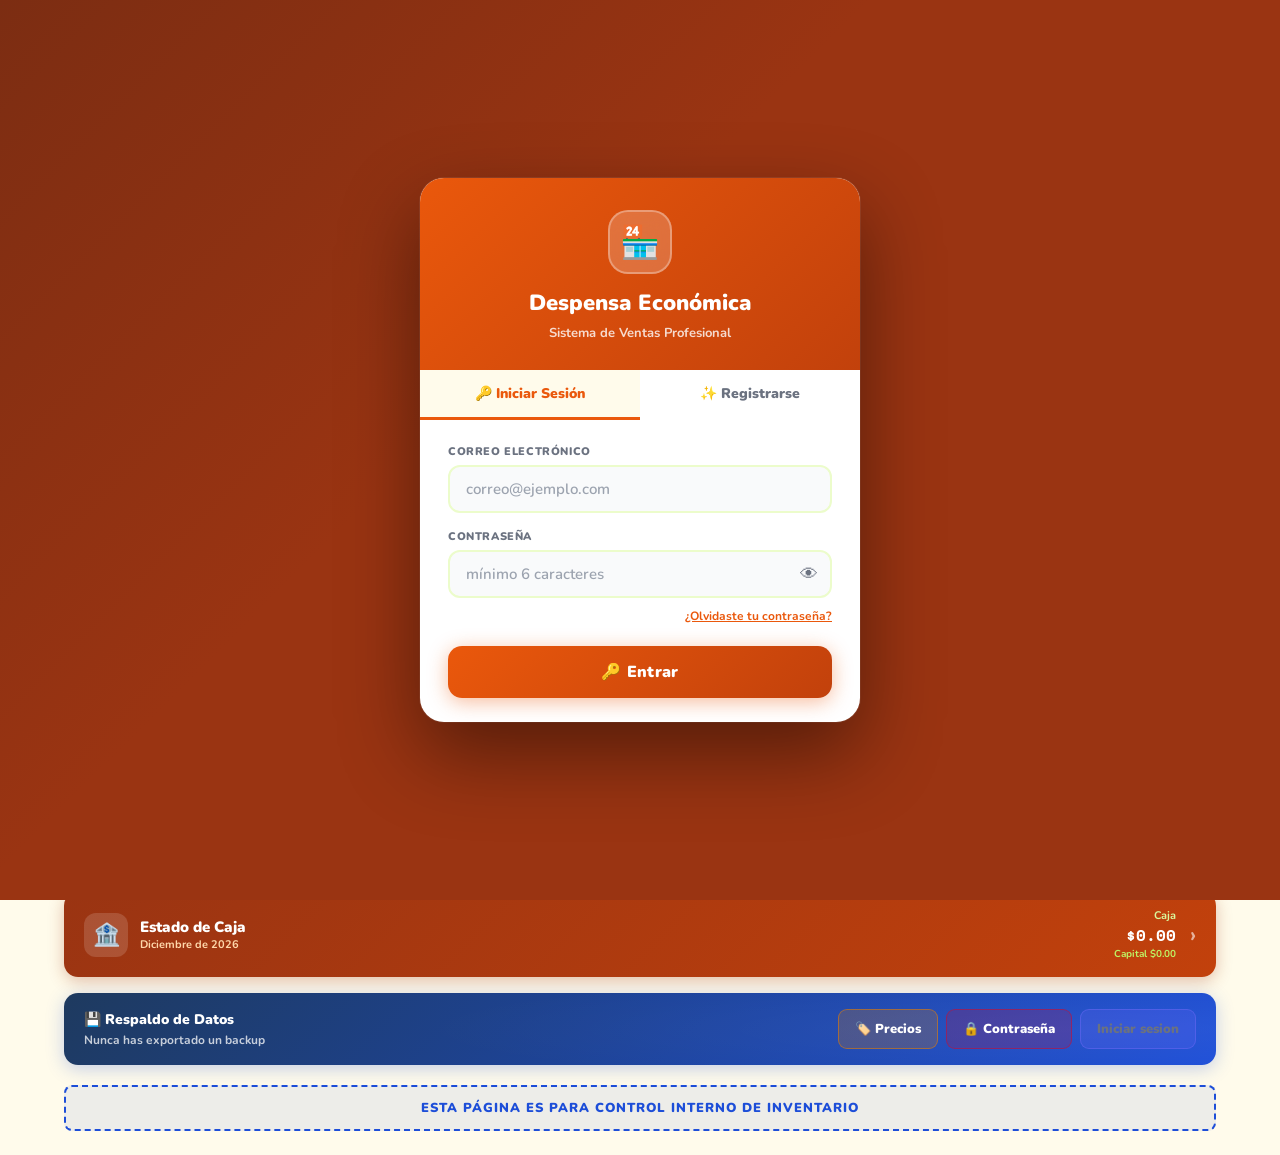
==== commit 8f541d20: "Add files via upload" ====
--- a/index.html
+++ b/index.html
@@ -255,9 +255,10 @@
     .op-st.rechazado{background:#fee2e2;color:#991b1b;}
     .op-body{padding:9px 13px;font-size:12px;font-weight:700;color:var(--text-muted);line-height:1.8;}
     .op-body b{color:var(--text);}
-    .op-actions{display:flex;gap:7px;padding:9px 13px;}
+    .op-actions{display:flex;flex-direction:column;gap:7px;padding:9px 13px;}
     .op-acc{flex:1;background:var(--green);color:#fff;border:none;border-radius:9px;padding:9px;font-family:'Nunito',sans-serif;font-weight:900;font-size:12px;cursor:pointer;}
     .op-rej{flex:1;background:#dc2626;color:#fff;border:none;border-radius:9px;padding:9px;font-family:'Nunito',sans-serif;font-weight:900;font-size:12px;cursor:pointer;}
+    .op-edit{background:#fff;color:#92400e;border:1.5px solid #fbbf24;border-radius:9px;padding:9px;font-family:'Nunito',sans-serif;font-weight:900;font-size:12px;cursor:pointer;}
 
     .card{background:var(--surface);border:1px solid var(--border);border-radius:var(--r);box-shadow:var(--shadow);overflow:hidden;}
     .card-header{padding:15px 20px;border-bottom:1px solid var(--border);display:flex;align-items:center;justify-content:space-between;background:linear-gradient(to right,var(--green-light),#fff);}
@@ -787,6 +788,10 @@
         <div class="dni-icon" style="background:#dbeafe;">📋</div>
         <div class="dni-text"><div class="dni-title" style="color:#0369a1;">Cierre Diario</div><div class="dni-sub">Efectivo, ventas y gastos</div></div>
       </button>
+      <button class="drawer-nav-item" id="dniPedidosOnline" onclick="cerrarDrawer();abrirPedidosAdmin()">
+        <div class="dni-icon" style="background:#fef3c7;">🛍️</div>
+        <div class="dni-text"><div class="dni-title" style="color:#92400e;">Pedidos Online</div><div class="dni-sub">Pedidos de tu tienda web</div></div>
+      </button>
       <div style="height:1px;background:var(--border);margin:6px 12px;"></div>
       <button class="drawer-nav-item" id="btnModoLocalDrawer" onclick="toggleModoSoloLocal();cerrarDrawer()" style="display:none;">
         <div class="dni-icon">📱</div>
@@ -852,7 +857,7 @@
       <button class="btn-restore" style="display:none;background:rgba(52,211,153,0.25);border-color:rgba(52,211,153,0.6);" onclick="abrirConfigSheets()" title="Configurar Supabase"><span class="sheets-status">⚙️ Sheets</span></button>
       <a href="tienda.html" target="_blank" class="btn-restore" style="background:rgba(59,130,246,0.25);border-color:rgba(59,130,246,0.6);text-decoration:none;align-items:center;gap:4px;display:none !important;">🛍️ Tienda</a>
       <a href="precios.html" target="_blank" class="btn-restore" style="background:rgba(217,119,6,0.22);border-color:rgba(217,119,6,0.6);text-decoration:none;display:inline-flex;align-items:center;gap:4px;">🏷️ Precios</a>
-      <button class="btn-restore" style="background:rgba(190,18,60,0.22);border-color:rgba(190,18,60,0.6);" onclick="abrirConfigPin()" data-tip="Configura el PIN que protege acciones sensibles">🔒 PIN</button>
+      <button class="btn-restore" style="background:rgba(190,18,60,0.22);border-color:rgba(190,18,60,0.6);" onclick="abrirConfigPin()" data-tip="Configura la contraseña que protege acciones sensibles">🔒 Contraseña</button>
       <button class="btn-restore" style="background:rgba(99,102,241,0.25);border-color:rgba(99,102,241,0.6);" onclick="abrirLogin()" data-tip="Iniciar o cerrar sesión · Multi-tienda"><span class="login-status">🔐 Sesión</span></button>
       <input type="file" id="inputImportar" accept=".json" style="display:none" onchange="importarDatos(event)">
       <input type="file" id="inputFusionar" accept=".json" style="display:none" onchange="fusionarDatos(event)">
@@ -940,7 +945,7 @@
 
         <!-- ── IDENTIFICACIÓN ── -->
         <div class="reg-section-label">📋 Identificación</div>
-        <div class="form-row" style="grid-template-columns:2fr 1fr 1fr;margin-bottom:14px;">
+        <div class="form-row" style="grid-template-columns:2fr 1fr 1fr;margin-bottom:10px;">
           <div class="field" style="margin-bottom:0;">
             <label for="inpNom">Nombre del Producto *</label>
             <input type="text" id="inpNom" placeholder="PAMPER TALLA 1" required autocomplete="off">
@@ -952,6 +957,12 @@
           <div class="field" style="margin-bottom:0;">
             <label for="inpAbrev">Abreviatura</label>
             <input type="text" id="inpAbrev" placeholder="PAMP" autocomplete="off">
+          </div>
+        </div>
+        <div class="form-row" style="grid-template-columns:1fr;margin-bottom:14px;">
+          <div class="field" style="margin-bottom:0;">
+            <label for="inpProveedor">Proveedor <span style="font-size:10px;color:#94a3b8;font-weight:700;text-transform:none;">(opcional)</span></label>
+            <input type="text" id="inpProveedor" placeholder="Ej: Diana" autocomplete="off">
           </div>
         </div>
 
